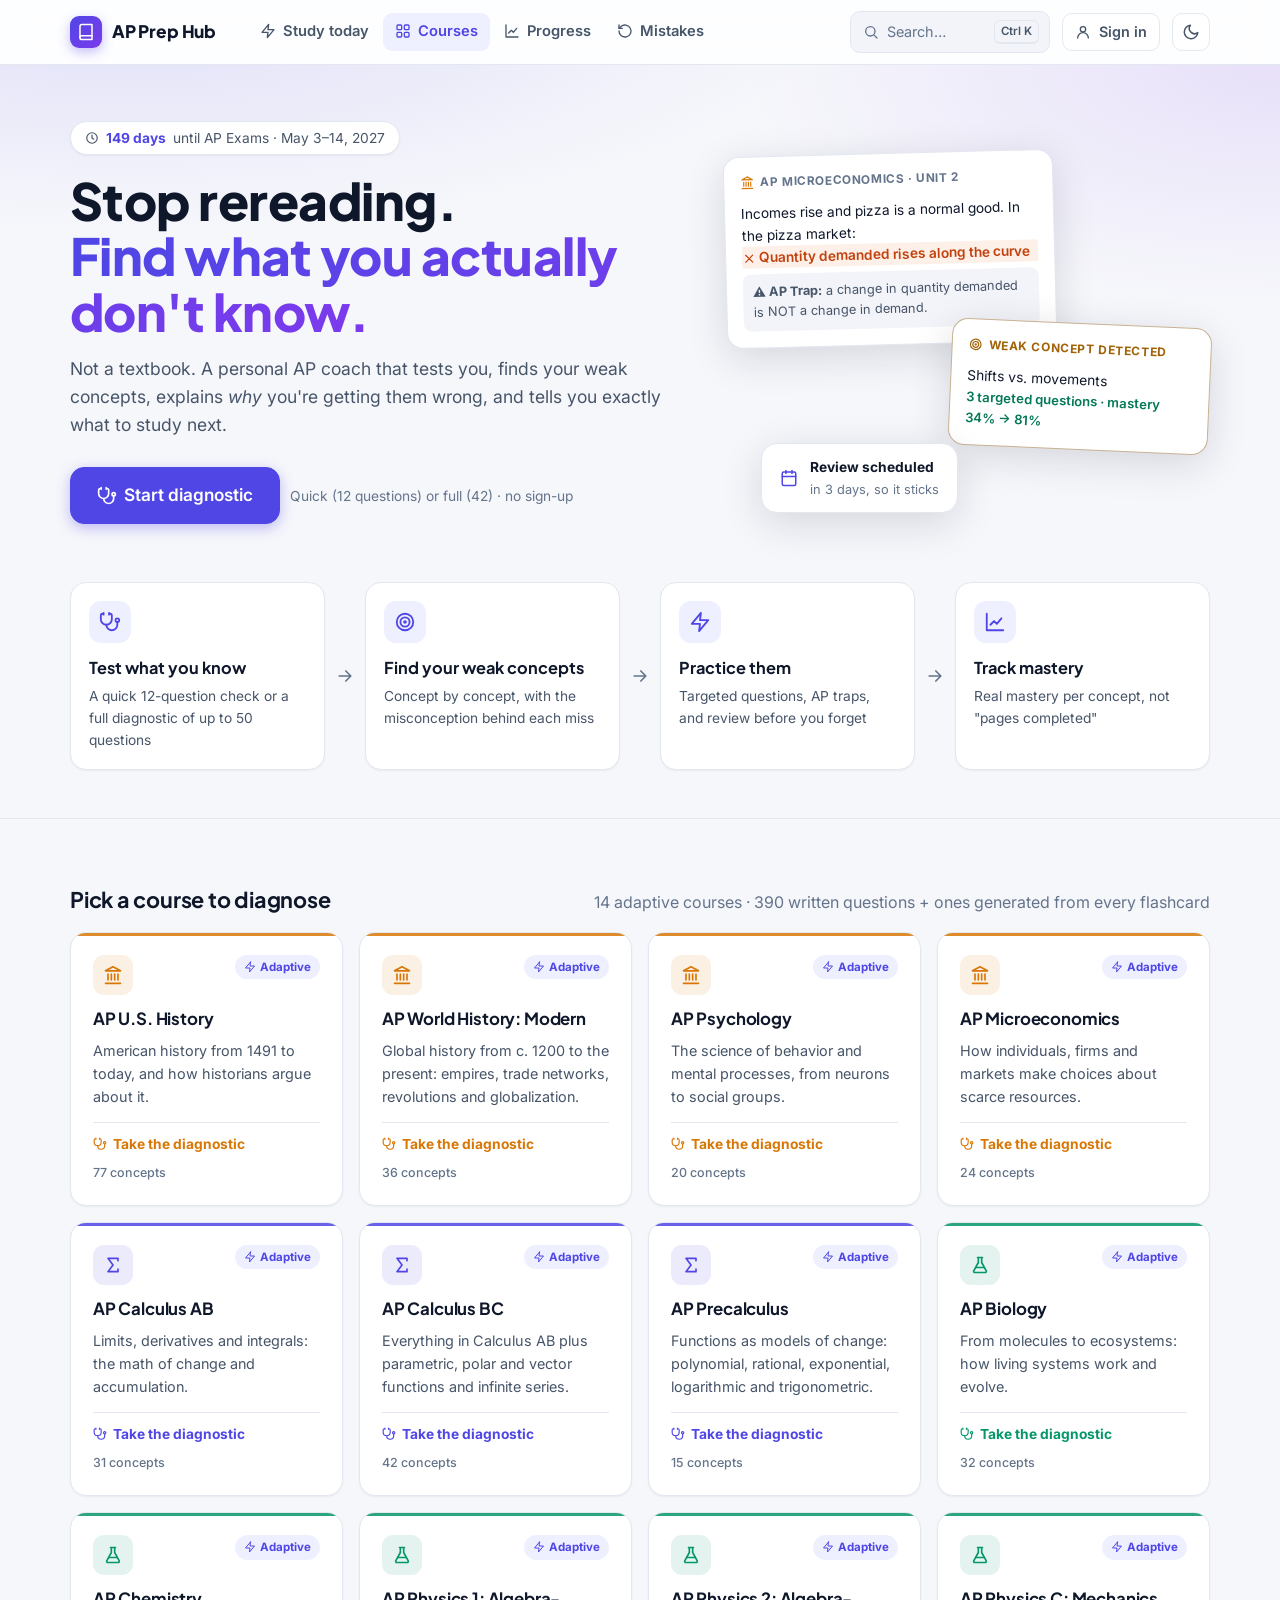
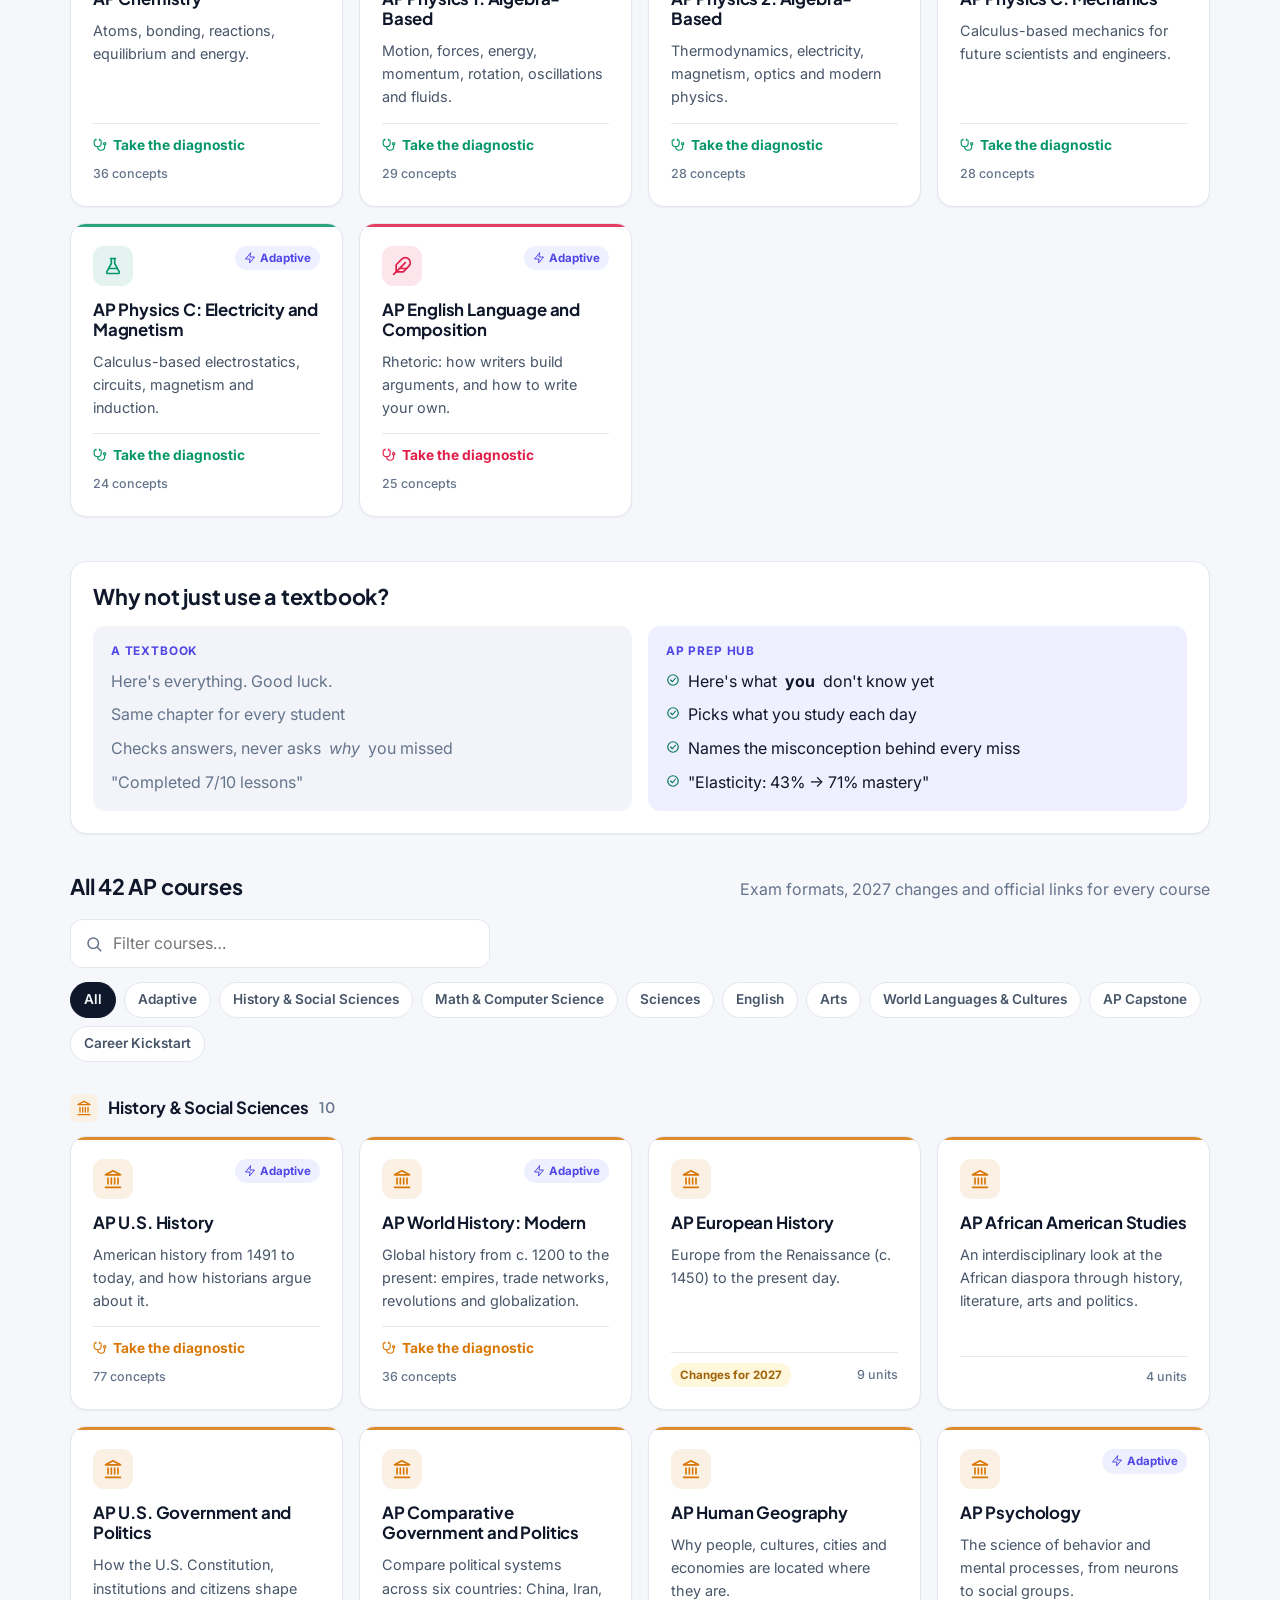
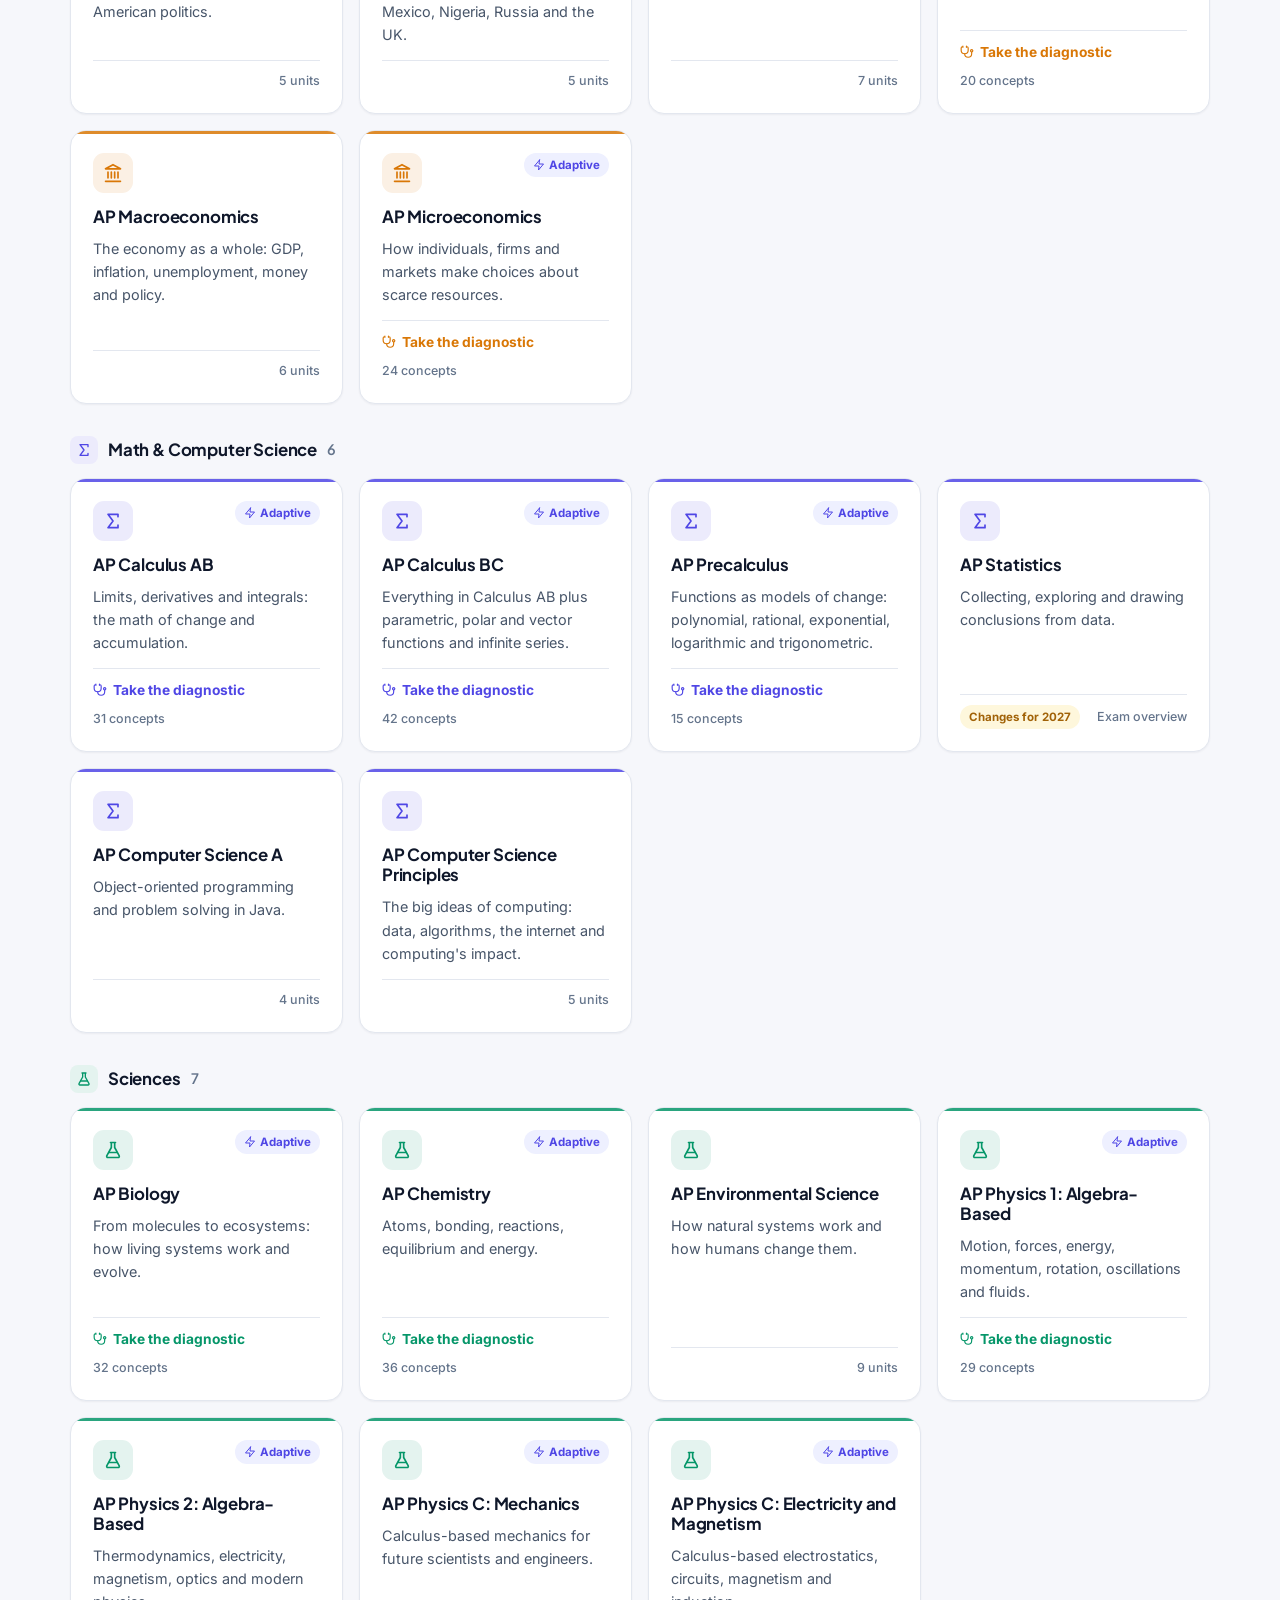
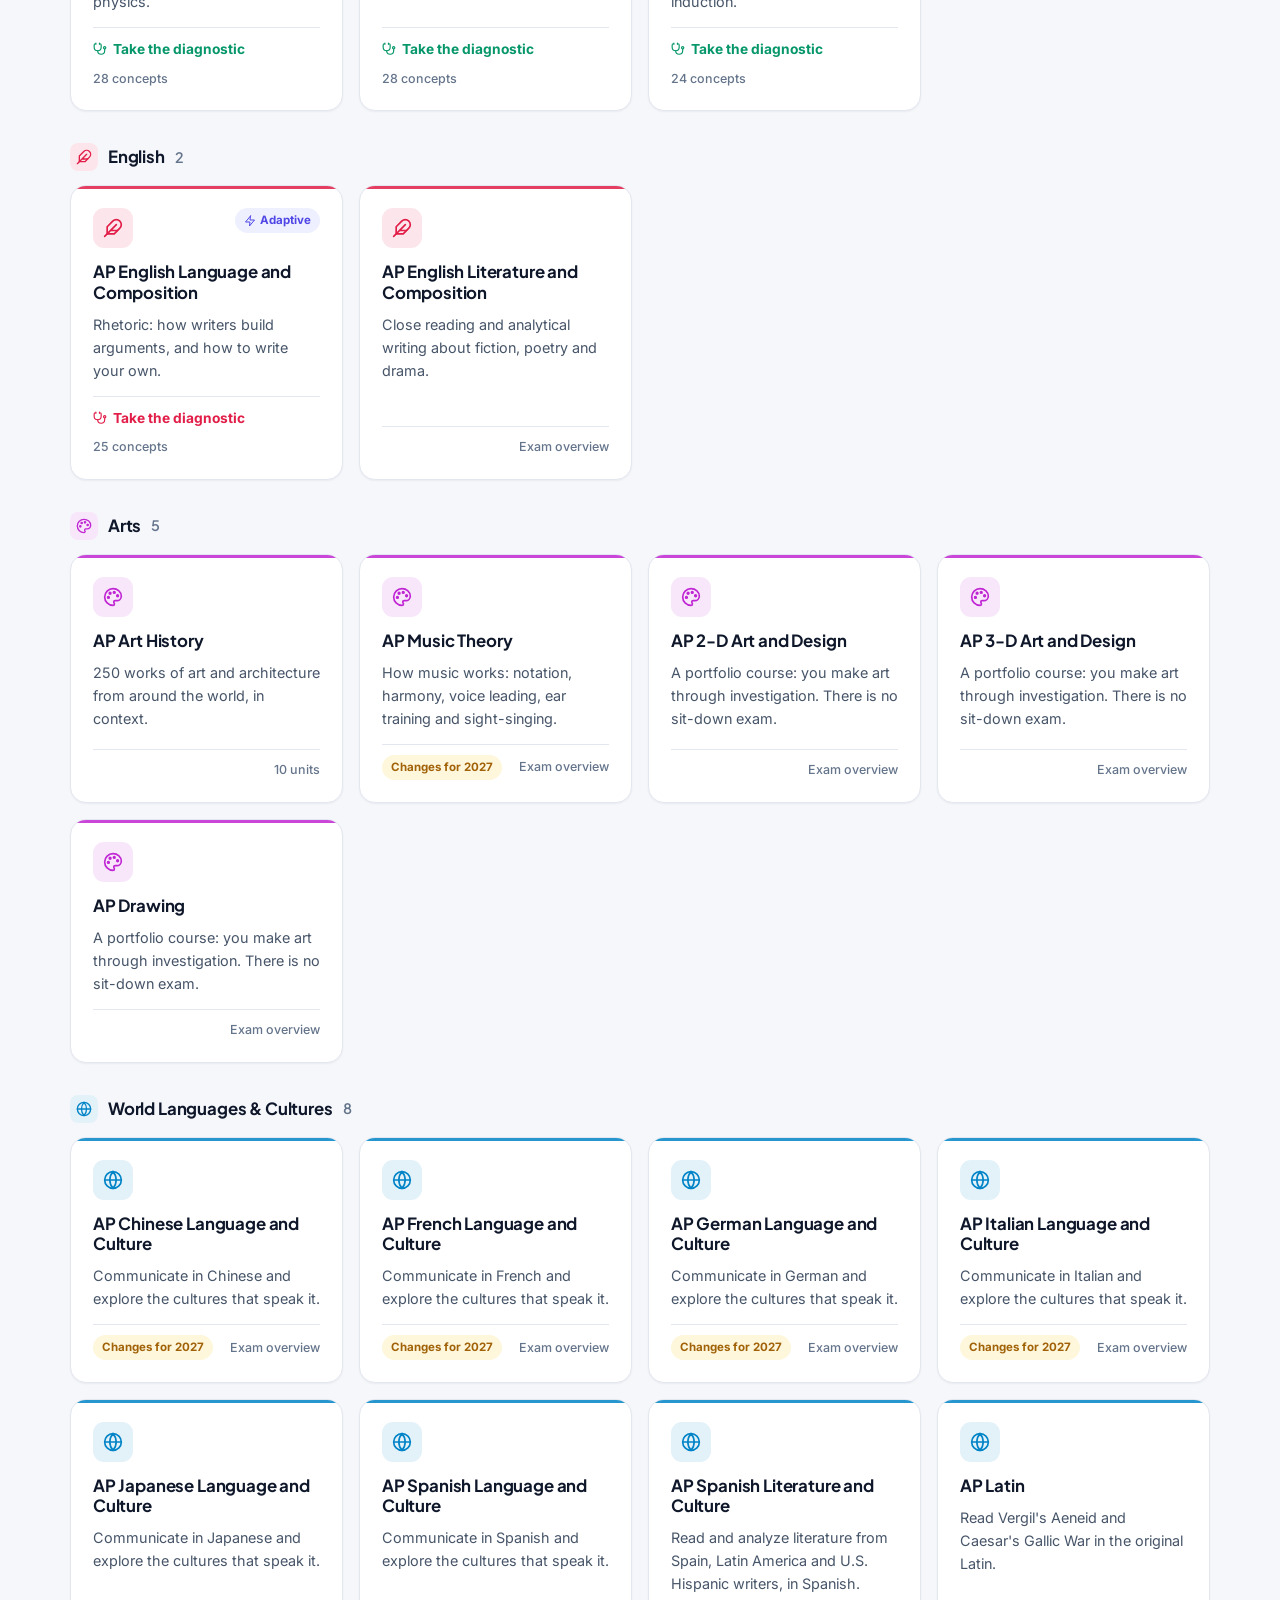
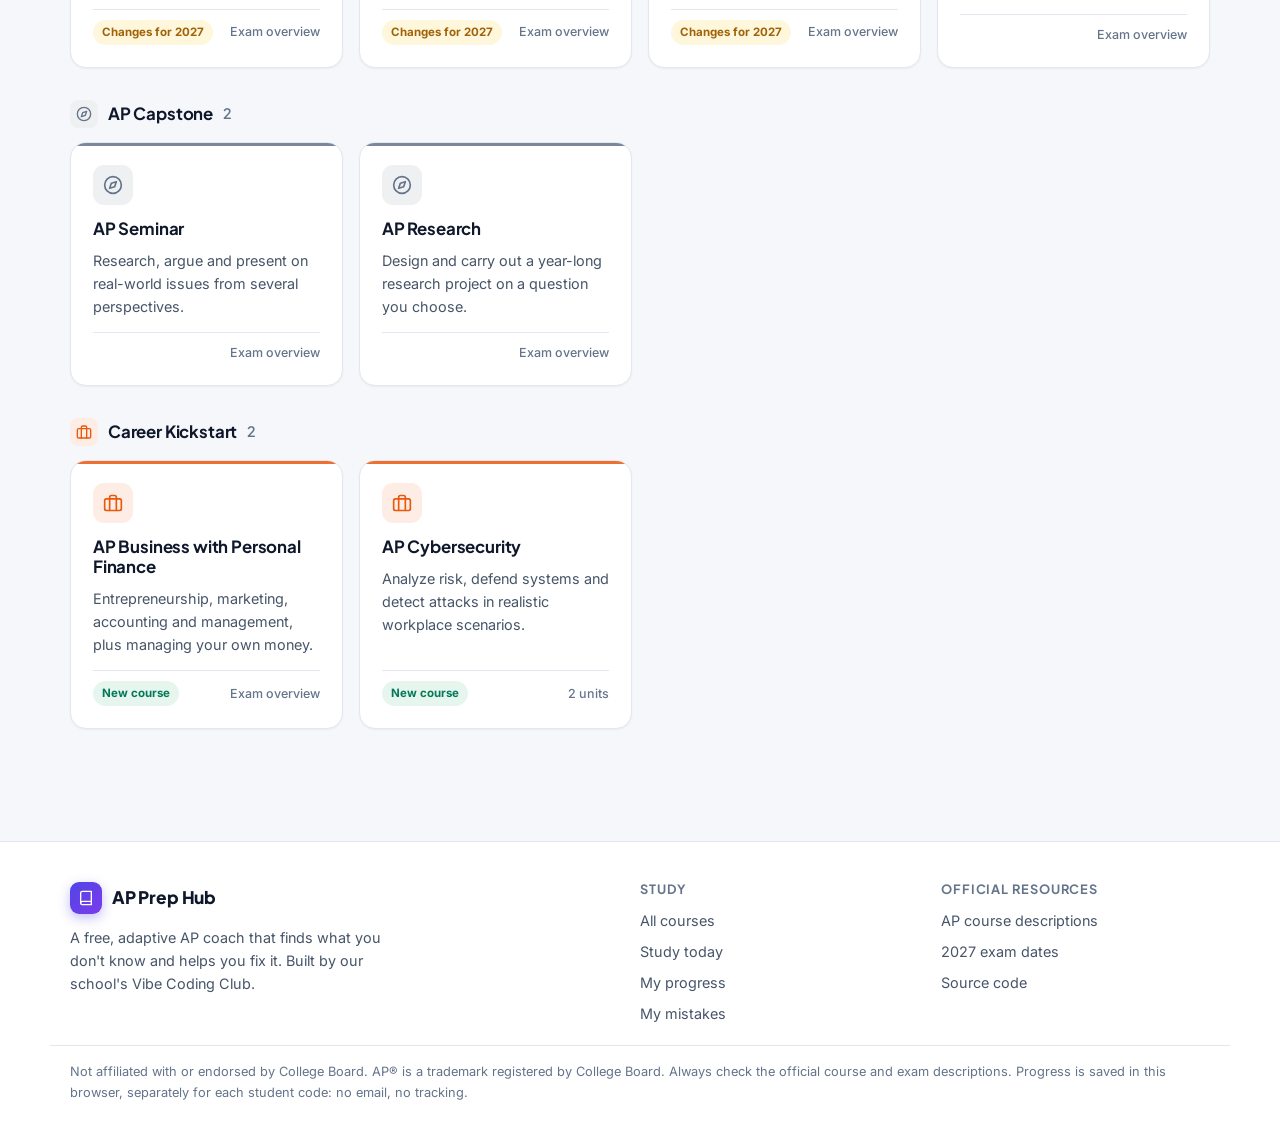
==== index.html @ ef858125 "Add deeper concept coverage, starting with AP U.S. History content/deep/<id>.js appends more key con" ====
<!doctype html>
<html lang="en">
<head>
<meta charset="UTF-8" />
<meta name="viewport" content="width=device-width, initial-scale=1.0" />
<title>AP Prep Hub | Study guides and practice for every AP exam</title>
<meta name="description" content="A free adaptive AP coach: a 5-minute diagnostic finds your weak concepts, then personalized practice, AP traps and spaced review fix them." />
<meta name="theme-color" content="#4f46e5" />
<link rel="icon" href="data:image/svg+xml,%3Csvg xmlns='http://www.w3.org/2000/svg' viewBox='0 0 32 32'%3E%3Crect width='32' height='32' rx='8' fill='%234f46e5'/%3E%3Cpath d='M9 22.5A2 2 0 0 1 11 20.5h12M11 7h12v18H11a2 2 0 0 1-2-2V9a2 2 0 0 1 2-2z' fill='none' stroke='white' stroke-width='2' stroke-linecap='round' stroke-linejoin='round'/%3E%3C/svg%3E" />
<link rel="preconnect" href="https://fonts.googleapis.com">
<link rel="preconnect" href="https://fonts.gstatic.com" crossorigin>
<link href="https://fonts.googleapis.com/css2?family=Inter:wght@400;500;600;700&family=Plus+Jakarta+Sans:wght@600;700;800&display=swap" rel="stylesheet">
<script>
  // Set the theme before first paint to avoid a flash.
  (function () {
    var t = null;
    try { t = localStorage.getItem("apprep.theme"); } catch (e) {}
    document.documentElement.dataset.theme = t || (matchMedia("(prefers-color-scheme: dark)").matches ? "dark" : "light");
  })();
</script>
<style>
/* ================= Design tokens ================= */
:root {
  --bg: #f6f7fb;
  --surface: #ffffff;
  --surface-2: #f2f4f9;
  --surface-3: #e9ecf4;
  --border: #e3e7ef;
  --border-strong: #cfd5e2;
  --text: #0f172a;
  --text-2: #475569;
  --muted: #64748b;
  --brand: #4f46e5;
  --brand-2: #7c3aed;
  --brand-soft: #eef0ff;
  --on-brand: #ffffff;
  --good: #047857;
  --good-soft: #e6f6ef;
  --bad: #c2410c;
  --bad-soft: #fdf0e8;
  --warn: #a16207;
  --warn-soft: #fef7dc;
  --radius: 16px;
  --radius-sm: 10px;
  --shadow-sm: 0 1px 2px rgba(15, 23, 42, 0.05);
  --shadow: 0 1px 2px rgba(15, 23, 42, 0.04), 0 4px 14px rgba(15, 23, 42, 0.06);
  --shadow-lg: 0 10px 40px rgba(15, 23, 42, 0.14);
  --font: "Inter", system-ui, -apple-system, "Segoe UI", Roboto, sans-serif;
  --display: "Plus Jakarta Sans", var(--font);
  --c: var(--brand);
  --c-ink: var(--c);
  --c-soft: color-mix(in srgb, var(--c) 11%, var(--surface));
  color-scheme: light;
}
:root[data-theme="dark"] {
  --bg: #0b0e16;
  --surface: #121622;
  --surface-2: #181d2b;
  --surface-3: #202638;
  --border: #242b3d;
  --border-strong: #323b52;
  --text: #e8ebf4;
  --text-2: #aab2c5;
  --muted: #8189a0;
  --brand: #8b8cff;
  --brand-2: #b18cff;
  --brand-soft: #22234a;
  --on-brand: #0b0e16;
  --good: #4ade80;
  --good-soft: #10291c;
  --bad: #fb923c;
  --bad-soft: #33200f;
  --warn: #facc15;
  --warn-soft: #2d260c;
  --shadow-sm: 0 1px 2px rgba(0, 0, 0, 0.3);
  --shadow: 0 1px 2px rgba(0, 0, 0, 0.3), 0 4px 14px rgba(0, 0, 0, 0.25);
  --shadow-lg: 0 10px 40px rgba(0, 0, 0, 0.5);
  color-scheme: dark;
}
[style*="--c:"] { --c-ink: var(--c); --c-soft: color-mix(in srgb, var(--c) 11%, var(--surface)); }
:root[data-theme="dark"] [style*="--c:"] { --c-ink: color-mix(in srgb, var(--c) 55%, #fff); --c-soft: color-mix(in srgb, var(--c) 18%, var(--surface)); }

/* ================= Base ================= */
* { box-sizing: border-box; }
html { -webkit-text-size-adjust: 100%; scroll-padding-top: 80px; }
body { margin: 0; background: var(--bg); color: var(--text); font-family: var(--font); font-size: 16px; line-height: 1.6; -webkit-font-smoothing: antialiased; }
body.no-scroll { overflow: hidden; }
a { color: var(--brand); text-decoration: none; }
a:hover { text-decoration: underline; }
h1, h2, h3, h4 { font-family: var(--display); line-height: 1.2; margin: 0 0 0.4em; letter-spacing: -0.01em; }
h1 { font-size: clamp(1.75rem, 3.6vw, 2.5rem); font-weight: 800; }
h2 { font-size: 1.35rem; font-weight: 700; }
h3 { font-size: 1.05rem; font-weight: 700; }
p { margin: 0 0 1em; }
button { font: inherit; color: inherit; }
kbd { font-family: var(--font); font-size: 0.72rem; font-weight: 600; background: var(--surface-2); border: 1px solid var(--border); border-bottom-width: 2px; border-radius: 6px; padding: 1px 6px; color: var(--text-2); }
.ico { flex-shrink: 0; display: inline-block; vertical-align: -0.2em; }
.muted { color: var(--muted); }
.small { font-size: 0.86rem; }
.grow { flex: 1; min-width: 0; }
.lead { font-size: 1.1rem; color: var(--text-2); max-width: 640px; }
.overline { font-size: 0.74rem; font-weight: 700; letter-spacing: 0.07em; text-transform: uppercase; color: var(--c-ink); margin-bottom: 4px; }
[hidden] { display: none !important; }
:focus-visible { outline: 2px solid var(--brand); outline-offset: 2px; border-radius: 6px; }
.skip { position: absolute; left: -999px; top: 8px; background: var(--brand); color: var(--on-brand); padding: 8px 14px; border-radius: 8px; z-index: 100; }
.skip:focus { left: 8px; }
main { outline: none; min-height: 70vh; }
.page { max-width: 1180px; margin: 0 auto; padding: 28px 20px 72px; }
.page.narrow { max-width: 820px; }
.page-head { display: flex; gap: 16px; align-items: center; margin-bottom: 24px; flex-wrap: wrap; }
.page-head h1 { margin: 0; }
.page-head p { margin: 2px 0 0; }

/* ================= Top bar ================= */
.topbar { position: sticky; top: 0; z-index: 30; background: color-mix(in srgb, var(--surface) 82%, transparent); backdrop-filter: saturate(160%) blur(12px); -webkit-backdrop-filter: saturate(160%) blur(12px); border-bottom: 1px solid var(--border); }
.topbar-inner { max-width: 1180px; margin: 0 auto; padding: 0 20px; height: 64px; display: flex; align-items: center; gap: 12px; }
.brand { display: inline-flex; align-items: center; gap: 10px; color: var(--text); font-family: var(--display); font-weight: 800; font-size: 1.08rem; letter-spacing: -0.01em; }
.brand:hover { text-decoration: none; }
.brand-mark { width: 32px; height: 32px; border-radius: 9px; display: grid; place-items: center; color: #fff; background: linear-gradient(135deg, #4f46e5, #7c3aed); box-shadow: 0 4px 12px rgba(79, 70, 229, 0.35); }
.nav { display: flex; gap: 2px; margin-left: 20px; }
.nav a { display: inline-flex; align-items: center; gap: 7px; color: var(--text-2); padding: 7px 12px; border-radius: 9px; font-weight: 600; font-size: 0.92rem; white-space: nowrap; position: relative; }
.nav a:hover { background: var(--surface-2); color: var(--text); text-decoration: none; }
.nav a.is-active { color: var(--brand); background: var(--brand-soft); }
.count-pill { background: var(--bad); color: #fff; border-radius: 999px; font-size: 0.68rem; padding: 0 6px; min-width: 18px; text-align: center; font-weight: 700; line-height: 18px; }
.search-btn { margin-left: auto; display: inline-flex; align-items: center; gap: 8px; width: 260px; padding: 8px 10px 8px 12px; background: var(--surface-2); border: 1px solid var(--border); border-radius: 10px; color: var(--muted); cursor: pointer; font-size: 0.9rem; transition: border-color 0.15s; }
.search-btn:hover { border-color: var(--border-strong); }
.search-btn .search-label { flex: 1; text-align: left; }
.icon-btn { background: var(--surface); border: 1px solid var(--border); border-radius: 10px; width: 38px; height: 38px; display: grid; place-items: center; cursor: pointer; color: var(--text-2); flex-shrink: 0; }
.icon-btn:hover { background: var(--surface-2); color: var(--text); }

/* ================= Buttons ================= */
.btn { display: inline-flex; align-items: center; justify-content: center; gap: 7px; border: 1px solid var(--border); background: var(--surface); color: var(--text); padding: 9px 16px; border-radius: 10px; cursor: pointer; font-weight: 600; font-size: 0.92rem; line-height: 1.3; transition: transform 0.08s, background 0.15s, border-color 0.15s, box-shadow 0.15s; box-shadow: var(--shadow-sm); white-space: nowrap; }
.btn:hover { background: var(--surface-2); border-color: var(--border-strong); text-decoration: none; }
.btn:active { transform: translateY(1px); }
.btn:disabled { opacity: 0.45; cursor: not-allowed; }
.btn-lg { padding: 12px 20px; font-size: 0.98rem; border-radius: 12px; }
.btn-block { width: 100%; }
.btn-icon { padding: 9px 11px; }
.btn-primary { background: var(--brand); border-color: var(--brand); color: var(--on-brand); box-shadow: 0 4px 14px color-mix(in srgb, var(--brand) 35%, transparent); }
.btn-primary:hover { background: color-mix(in srgb, var(--brand) 88%, #000); border-color: transparent; }
:root[data-theme="dark"] .btn-primary:hover { background: color-mix(in srgb, var(--brand) 85%, #fff); }
.btn-ghost { background: transparent; border-color: transparent; box-shadow: none; color: var(--text-2); }
.btn-ghost:hover { background: var(--surface-2); border-color: transparent; }
.btn-good { background: var(--good-soft); border-color: transparent; color: var(--good); box-shadow: none; }
.btn-good:hover { background: color-mix(in srgb, var(--good) 20%, var(--surface)); border-color: transparent; }
.btn-bad { background: var(--bad-soft); border-color: transparent; color: var(--bad); box-shadow: none; }
.btn-bad:hover { background: color-mix(in srgb, var(--bad) 20%, var(--surface)); border-color: transparent; }
.btn.is-starred { background: var(--warn-soft); color: var(--warn); border-color: transparent; }
.btn.is-starred .ico { fill: currentColor; }
.btn.danger { color: var(--bad); margin-top: 12px; }
.btn-row { display: flex; flex-wrap: wrap; gap: 10px; }
.btn-row.center { justify-content: center; }

/* ================= Cards & common ================= */
.card { background: var(--surface); border: 1px solid var(--border); border-radius: var(--radius); padding: 22px; box-shadow: var(--shadow-sm); }
.card-title { display: flex; align-items: center; gap: 8px; font-size: 1rem; margin-bottom: 14px; }
.card-title .ico { color: var(--c-ink); }
.grid { display: grid; gap: 16px; grid-template-columns: repeat(auto-fill, minmax(272px, 1fr)); }
.crumbs { display: flex; align-items: center; gap: 6px; flex-wrap: wrap; font-size: 0.86rem; color: var(--muted); margin-bottom: 16px; }
.crumbs a { color: var(--muted); }
.crumbs a:hover { color: var(--text); }
.crumbs span { color: var(--text-2); }
.section-head { display: flex; align-items: baseline; justify-content: space-between; gap: 12px; margin: 40px 0 16px; flex-wrap: wrap; }
.section-head h2 { margin: 0; }
.section-head a { display: inline-flex; align-items: center; gap: 4px; font-weight: 600; font-size: 0.9rem; }
.badge { display: inline-flex; align-items: center; gap: 4px; font-size: 0.72rem; font-weight: 700; padding: 3px 9px; border-radius: 999px; }
.badge-guide { background: var(--brand-soft); color: var(--brand); }
.badge-new { background: var(--good-soft); color: var(--good); }
.badge-changed { background: var(--warn-soft); color: var(--warn); }
.badges { display: flex; gap: 6px; flex-wrap: wrap; }
.cat-icon { width: 40px; height: 40px; border-radius: 11px; display: grid; place-items: center; background: var(--c-soft); color: var(--c-ink); flex-shrink: 0; }
.cat-icon.lg { width: 56px; height: 56px; border-radius: 15px; }
.cat-icon.sm { width: 32px; height: 32px; border-radius: 9px; }
.page-head .cat-icon.lg { --c-soft: var(--brand-soft); --c-ink: var(--brand); }
.callout { display: flex; gap: 12px; border-radius: var(--radius); padding: 16px 18px; margin: 0 0 24px; border: 1px solid transparent; }
.callout > .ico { margin-top: 2px; }
.callout strong { display: block; margin-bottom: 2px; }
.callout-warn { background: var(--warn-soft); border-color: color-mix(in srgb, var(--warn) 25%, transparent); }
.callout-warn > .ico { color: var(--warn); }
.bar { height: 6px; background: var(--surface-3); border-radius: 999px; overflow: hidden; }
.bar > span { display: block; height: 100%; background: var(--c-ink, var(--brand)); border-radius: inherit; transition: width 0.4s ease; }
.bar.good > span { background: var(--good); }
.bar.bad > span { background: var(--bad); }
.ring { position: relative; display: grid; place-items: center; flex-shrink: 0; }
.ring svg { position: absolute; inset: 0; }
.ring-track { fill: none; stroke: var(--surface-3); }
.ring-fill { fill: none; stroke: var(--c-ink, var(--brand)); stroke-linecap: round; transition: stroke-dashoffset 0.6s ease; }
.ring span { position: relative; font-family: var(--display); font-weight: 800; font-size: 0.78rem; }
.empty { text-align: center; padding: 40px 24px; }
.empty-ico { width: 56px; height: 56px; border-radius: 16px; margin: 0 auto 14px; display: grid; place-items: center; background: var(--brand-soft); color: var(--brand); }
.empty-ico.good { background: var(--good-soft); color: var(--good); }
.pill { display: inline-block; font-size: 0.72rem; font-weight: 700; background: var(--surface-2); color: var(--text-2); border-radius: 999px; padding: 1px 8px; margin-right: 6px; }
.seg { display: inline-flex; background: var(--surface-2); border: 1px solid var(--border); border-radius: 11px; padding: 3px; gap: 2px; }
.seg button { border: none; background: none; padding: 6px 14px; border-radius: 8px; cursor: pointer; font-size: 0.86rem; font-weight: 600; color: var(--text-2); }
.seg button.is-active { background: var(--surface); color: var(--text); box-shadow: var(--shadow-sm); }
.kbd-hint { font-size: 0.8rem; color: var(--muted); margin: 14px 0 0; text-align: center; }
.toast { position: fixed; left: 50%; bottom: 24px; transform: translate(-50%, 20px); opacity: 0; background: var(--text); color: var(--bg); padding: 10px 18px; border-radius: 12px; font-weight: 600; font-size: 0.9rem; box-shadow: var(--shadow-lg); z-index: 60; transition: opacity 0.25s, transform 0.25s; display: inline-flex; gap: 8px; align-items: center; }
.toast.is-in { opacity: 1; transform: translate(-50%, 0); }

/* ================= Home ================= */
.hero { background: radial-gradient(1200px 400px at 10% -10%, color-mix(in srgb, var(--brand) 14%, transparent), transparent 60%), radial-gradient(900px 400px at 100% 0%, color-mix(in srgb, var(--brand-2) 12%, transparent), transparent 60%); border-bottom: 1px solid var(--border); }
.hero-inner { display: grid; grid-template-columns: 1.25fr 1fr; gap: 48px; align-items: center; padding-top: 56px; padding-bottom: 36px; }
.eyebrow { display: inline-flex; align-items: center; gap: 7px; background: var(--surface); border: 1px solid var(--border); border-radius: 999px; padding: 5px 14px; font-size: 0.86rem; color: var(--text-2); margin-bottom: 18px; box-shadow: var(--shadow-sm); }
.eyebrow b { color: var(--brand); }
.hero h1 { font-size: clamp(2.1rem, 5vw, 3.4rem); line-height: 1.08; margin-bottom: 16px; }
.grad { background: linear-gradient(90deg, var(--brand), var(--brand-2)); -webkit-background-clip: text; background-clip: text; color: transparent; }
.hero-search { display: flex; align-items: center; gap: 12px; width: 100%; max-width: 560px; margin: 26px 0 28px; padding: 15px 16px 15px 18px; background: var(--surface); border: 1px solid var(--border); border-radius: 14px; box-shadow: var(--shadow); color: var(--muted); cursor: pointer; font-size: 1rem; text-align: left; transition: border-color 0.15s, box-shadow 0.15s; }
.hero-search:hover { border-color: var(--brand); box-shadow: 0 0 0 4px var(--brand-soft), var(--shadow); }
.hero-search span { flex: 1; }
.hero-stats { display: flex; gap: 32px; flex-wrap: wrap; }
.hero-stats div { display: flex; flex-direction: column; }
.hero-stats b { font-family: var(--display); font-size: 1.6rem; font-weight: 800; line-height: 1.1; }
.hero-stats span { font-size: 0.84rem; color: var(--muted); }
.hero-art { position: relative; height: 360px; }
.mock { position: absolute; background: var(--surface); border: 1px solid var(--border); border-radius: 16px; box-shadow: var(--shadow-lg); padding: 16px; font-size: 0.86rem; }
.mock-top { display: flex; align-items: center; gap: 6px; font-size: 0.74rem; font-weight: 700; color: var(--muted); text-transform: uppercase; letter-spacing: 0.05em; margin-bottom: 10px; }
.continue { display: flex; align-items: center; gap: 16px; margin-top: 8px; color: var(--text); border-left: 4px solid var(--c-ink); transition: box-shadow 0.15s, transform 0.15s; }
.continue:hover { text-decoration: none; box-shadow: var(--shadow); transform: translateY(-1px); }
.continue-title { font-weight: 700; font-family: var(--display); }
.course-card { display: flex; flex-direction: column; gap: 10px; color: var(--text); transition: transform 0.15s, box-shadow 0.15s, border-color 0.15s; position: relative; overflow: hidden; }
.course-card::before { content: ""; position: absolute; inset: 0 0 auto 0; height: 3px; background: var(--c-ink); opacity: 0.85; }
.course-card:hover { transform: translateY(-3px); box-shadow: var(--shadow); border-color: color-mix(in srgb, var(--c) 40%, var(--border)); text-decoration: none; }
.course-card-top { display: flex; justify-content: space-between; align-items: flex-start; }
.course-card h3 { margin: 4px 0 0; font-size: 1.05rem; }
.course-card p { margin: 0; font-size: 0.9rem; color: var(--text-2); flex: 1; }
.course-card-foot { display: flex; justify-content: space-between; align-items: center; gap: 8px; flex-wrap: wrap; padding-top: 10px; border-top: 1px solid var(--border); margin-top: 4px; }
.course-card .meta { font-size: 0.78rem; color: var(--muted); font-weight: 500; }
.how-ico { width: 42px; height: 42px; border-radius: 12px; display: grid; place-items: center; background: var(--brand-soft); color: var(--brand); }
.filters { display: flex; flex-direction: column; gap: 14px; margin-bottom: 8px; }
.filter-search { display: flex; align-items: center; gap: 10px; padding: 0 14px; background: var(--surface); border: 1px solid var(--border); border-radius: 12px; color: var(--muted); max-width: 420px; }
.filter-search:focus-within { border-color: var(--brand); box-shadow: 0 0 0 3px var(--brand-soft); }
.filter-search input { flex: 1; border: none; background: none; padding: 11px 0; font: inherit; color: var(--text); outline: none; }
.chips { display: flex; gap: 8px; flex-wrap: wrap; }
.chip { border: 1px solid var(--border); background: var(--surface); padding: 6px 13px; border-radius: 999px; cursor: pointer; font-size: 0.85rem; font-weight: 600; color: var(--text-2); }
.chip:hover { border-color: var(--border-strong); color: var(--text); }
.chip.is-active { background: var(--text); color: var(--bg); border-color: var(--text); }
.cat-title { display: flex; align-items: center; gap: 10px; font-size: 1.05rem; margin: 32px 0 14px; }
.cat-title .muted { font-weight: 600; font-size: 0.9rem; }
.cat-dot { width: 28px; height: 28px; border-radius: 8px; display: grid; place-items: center; background: var(--c-soft); color: var(--c-ink); }

/* ================= Course page ================= */
.course-hero { background: linear-gradient(180deg, var(--c-soft), var(--bg)); border-bottom: 1px solid var(--border); }
.course-hero .page { padding-bottom: 36px; }
.course-hero-grid { display: grid; grid-template-columns: 1fr auto; gap: 32px; align-items: end; }
.course-title-row { display: flex; align-items: center; gap: 16px; margin-bottom: 8px; }
.course-title-row h1 { margin: 0; }
.course-hero .lead { margin-bottom: 14px; }
.hero-actions { margin-top: 22px; }
.hero-progress { display: flex; align-items: center; gap: 18px; padding: 20px 24px; min-width: 300px; }
.hero-progress .ring span { font-size: 1.05rem; }
.hp-line { font-size: 0.92rem; color: var(--text-2); }
.hp-line b { color: var(--text); font-family: var(--display); }
.course-body { padding-top: 28px; }
.course-grid { display: grid; grid-template-columns: minmax(0, 1fr) 340px; gap: 28px; align-items: start; }
.course-main .section-head { margin-top: 0; }
.intro { margin-top: -6px; }
.course-aside { display: flex; flex-direction: column; gap: 16px; position: sticky; top: 84px; }
.stack { display: flex; height: 12px; border-radius: 999px; overflow: hidden; gap: 2px; margin-bottom: 16px; background: var(--surface-3); }
.stack span { background: var(--c-ink); }
.exam-rows { display: flex; flex-direction: column; gap: 12px; }
.exam-row { display: flex; gap: 10px; align-items: flex-start; }
.exam-row .swatch { width: 10px; height: 10px; border-radius: 3px; background: var(--c-ink); margin-top: 7px; flex-shrink: 0; }
.exam-row .name { font-weight: 600; font-size: 0.92rem; }
.exam-row .detail { font-size: 0.83rem; color: var(--muted); }
.exam-row .pct { font-family: var(--display); font-weight: 800; color: var(--c-ink); }
.tips { margin: 0; padding: 0; list-style: none; display: flex; flex-direction: column; gap: 10px; }
.tips li { font-size: 0.88rem; color: var(--text-2); padding-left: 18px; position: relative; }
.tips li::before { content: ""; position: absolute; left: 2px; top: 9px; width: 6px; height: 6px; border-radius: 50%; background: var(--c-ink); }
.link-list { display: flex; flex-direction: column; }
.link-list a { display: flex; justify-content: space-between; align-items: center; padding: 9px 0; border-bottom: 1px solid var(--border); font-weight: 600; font-size: 0.9rem; color: var(--text); }
.link-list a:last-child { border-bottom: none; }
.link-list a:hover { color: var(--brand); text-decoration: none; }
.unit-list { display: flex; flex-direction: column; gap: 10px; }
.unit-row { display: flex; align-items: center; gap: 16px; color: var(--text); padding: 16px 18px; transition: border-color 0.15s, box-shadow 0.15s, transform 0.15s; }
.unit-row:hover { border-color: color-mix(in srgb, var(--c) 45%, var(--border)); box-shadow: var(--shadow); text-decoration: none; transform: translateX(2px); }
.unit-row > .ico { color: var(--muted); }
.unit-num { width: 42px; height: 42px; border-radius: 12px; background: var(--c-soft); color: var(--c-ink); display: grid; place-items: center; font-family: var(--display); font-weight: 800; flex-shrink: 0; }
.unit-row.is-done .unit-num { background: var(--good-soft); color: var(--good); }
.unit-row h3 { margin: 0; font-size: 1rem; }
.unit-row .sub { font-size: 0.82rem; color: var(--muted); }
.unit-state { width: 130px; font-size: 0.8rem; color: var(--muted); text-align: right; }
.unit-state .bar { margin-top: 5px; }
.plain-units { margin: 0; padding-left: 22px; }
.plain-units li { margin: 5px 0; }

/* ================= Unit page ================= */
.unit-layout { display: grid; grid-template-columns: 280px minmax(0, 1fr); gap: 36px; align-items: start; }
.unit-layout > *, .course-grid > *, .dash-grid > * { min-width: 0; }
.unit-side { position: sticky; top: 84px; display: flex; flex-direction: column; gap: 12px; max-height: calc(100vh - 100px); overflow: auto; padding-right: 4px; }
.side-course { display: flex; align-items: center; gap: 12px; color: var(--text); }
.side-course:hover { text-decoration: none; }
.side-course-name { font-family: var(--display); font-weight: 700; line-height: 1.25; }
.side-details summary { list-style: none; cursor: pointer; display: flex; align-items: center; gap: 8px; font-size: 0.78rem; font-weight: 700; text-transform: uppercase; letter-spacing: 0.06em; color: var(--muted); padding: 8px 0; }
.side-details summary::-webkit-details-marker { display: none; }
.side-units { display: flex; flex-direction: column; gap: 2px; }
.side-unit { display: flex; align-items: center; gap: 10px; padding: 8px 10px; border-radius: 10px; color: var(--text-2); font-size: 0.88rem; line-height: 1.35; }
.side-unit:hover { background: var(--surface-2); color: var(--text); text-decoration: none; }
.side-unit.is-active { background: var(--c-soft); color: var(--text); font-weight: 600; }
.side-num { width: 24px; height: 24px; border-radius: 7px; background: var(--surface-2); display: grid; place-items: center; font-size: 0.75rem; font-weight: 700; flex-shrink: 0; }
.side-unit.is-active .side-num { background: var(--c-ink); color: var(--surface); }
.side-unit.is-done .side-num { background: var(--good-soft); color: var(--good); }
.side-title { flex: 1; }
.side-pct { font-size: 0.74rem; color: var(--muted); font-weight: 600; }
.unit-head { display: flex; justify-content: space-between; align-items: flex-end; gap: 20px; }
.unit-head h1 { margin: 0; }
.unit-head-stat { display: flex; flex-direction: column; align-items: center; gap: 4px; }
.tabs { display: flex; gap: 4px; overflow-x: auto; border-bottom: 1px solid var(--border); margin: 22px 0 24px; scrollbar-width: none; }
.tabs::-webkit-scrollbar { display: none; }
.tab { display: inline-flex; align-items: center; gap: 7px; padding: 11px 14px; border-bottom: 2px solid transparent; color: var(--muted); font-weight: 600; font-size: 0.92rem; white-space: nowrap; margin-bottom: -1px; }
.tab:hover { color: var(--text); text-decoration: none; }
.tab.is-active { color: var(--c-ink); border-bottom-color: var(--c-ink); }
.tab-body { display: flex; flex-direction: column; gap: 16px; }
.tldr { display: flex; gap: 14px; background: var(--c-soft); border: 1px solid color-mix(in srgb, var(--c) 22%, transparent); border-radius: var(--radius); padding: 20px 22px; font-size: 1.05rem; }
.tldr-ico { width: 36px; height: 36px; border-radius: 10px; background: var(--surface); color: var(--c-ink); display: grid; place-items: center; flex-shrink: 0; }
.tldr .label { display: block; font-size: 0.74rem; font-weight: 700; text-transform: uppercase; letter-spacing: 0.07em; color: var(--c-ink); margin-bottom: 2px; }
.learn-bar { display: flex; justify-content: space-between; align-items: center; gap: 12px; flex-wrap: wrap; }
.concept h3 { display: flex; gap: 12px; align-items: center; font-size: 1.12rem; }
.concept h3 .n { width: 28px; height: 28px; border-radius: 8px; background: var(--c-soft); color: var(--c-ink); display: grid; place-items: center; font-size: 0.85rem; flex-shrink: 0; }
.concept .simple { font-size: 1.02rem; margin-bottom: 0; }
.concept details { margin-top: 14px; background: var(--surface-2); border-radius: var(--radius-sm); padding: 12px 16px; }
.concept summary { cursor: pointer; font-weight: 700; color: var(--c-ink); font-size: 0.9rem; }
.concept details p { margin: 10px 0 2px; color: var(--text-2); }
.note { margin-top: 12px; padding: 12px 16px; border-radius: var(--radius-sm); font-size: 0.94rem; border-left: 3px solid; }
.note b { display: flex; align-items: center; gap: 6px; font-size: 0.74rem; text-transform: uppercase; letter-spacing: 0.06em; margin-bottom: 2px; }
.note-example { background: var(--surface-2); border-color: var(--c-ink); }
.note-example b { color: var(--c-ink); }
.note-hook { background: var(--warn-soft); border-color: var(--warn); }
.note-hook b { color: var(--warn); }
.notes-list { list-style: none; padding: 0; margin: 0; display: flex; flex-direction: column; gap: 10px; }
.notes-list li { border-radius: var(--radius-sm); padding: 12px 16px 12px 44px; position: relative; font-size: 0.95rem; }
.notes-list li::before { position: absolute; left: 14px; top: 11px; width: 20px; height: 20px; border-radius: 50%; display: grid; place-items: center; font-size: 0.72rem; font-weight: 800; color: #fff; }
.notes-list.bad li { background: var(--bad-soft); }
.notes-list.bad li::before { content: "!"; background: var(--bad); }
.notes-list.good li { background: var(--good-soft); }
.notes-list.good li::before { content: "✓"; background: var(--good); }
:root[data-theme="dark"] .notes-list li::before { color: var(--bg); }
.unit-nav { display: grid; grid-template-columns: 1fr 1fr; gap: 14px; margin-top: 36px; }
.nav-card { display: flex; flex-direction: column; gap: 2px; padding: 16px 18px; background: var(--surface); border: 1px solid var(--border); border-radius: var(--radius); color: var(--text); transition: border-color 0.15s, box-shadow 0.15s; }
.nav-card:hover { border-color: color-mix(in srgb, var(--c) 45%, var(--border)); box-shadow: var(--shadow); text-decoration: none; }
.nav-card span { display: inline-flex; align-items: center; gap: 4px; }
.nav-card.next { text-align: right; align-items: flex-end; }

/* ================= Flashcards ================= */
.flash-wrap { max-width: 600px; width: 100%; margin: 0 auto; }
.flash-meta { display: flex; justify-content: space-between; font-size: 0.86rem; color: var(--muted); margin-bottom: 6px; }
.flashcard { perspective: 1200px; height: 260px; cursor: pointer; margin: 18px 0; outline: none; }
.flashcard:focus-visible .flash-face { box-shadow: 0 0 0 3px var(--brand-soft), var(--shadow); }
.flashcard-inner { position: relative; width: 100%; height: 100%; transition: transform 0.5s cubic-bezier(0.3, 0.7, 0.3, 1); transform-style: preserve-3d; }
.flashcard.is-flipped .flashcard-inner { transform: rotateY(180deg); }
.flash-face { position: absolute; inset: 0; backface-visibility: hidden; -webkit-backface-visibility: hidden; border-radius: 20px; border: 1px solid var(--border); background: var(--surface); box-shadow: var(--shadow); display: flex; flex-direction: column; align-items: center; justify-content: center; padding: 28px; text-align: center; }
.flash-face.back { transform: rotateY(180deg); background: linear-gradient(135deg, var(--c-soft), var(--surface)); }
.flash-face .term { font-family: var(--display); font-size: 1.7rem; font-weight: 800; }
.flash-face .def { font-size: 1.12rem; }
.flash-face .hint { position: absolute; bottom: 14px; font-size: 0.78rem; color: var(--muted); }
.known-tag { position: absolute; top: 14px; right: 14px; display: inline-flex; align-items: center; gap: 4px; font-size: 0.72rem; font-weight: 700; color: var(--good); background: var(--good-soft); border-radius: 999px; padding: 2px 9px; }
.flash-controls { display: flex; justify-content: center; gap: 10px; flex-wrap: wrap; }
.flash-controls.secondary { margin-top: 8px; }
.term-card { margin-top: 8px; }
.term-table { width: 100%; border-collapse: collapse; font-size: 0.92rem; }
.term-table td { padding: 10px 8px; border-top: 1px solid var(--border); vertical-align: top; }
.term-table td:first-child { font-weight: 600; width: 34%; }
.term-table .known { color: var(--good); margin-right: 6px; }

/* ================= Quiz ================= */
.quiz { max-width: 760px; width: 100%; margin: 0 auto; }
.quiz-top { display: flex; align-items: center; gap: 14px; margin-bottom: 12px; }
.quiz-top .bar { flex: 1; }
.score-live { display: inline-flex; align-items: center; gap: 4px; color: var(--good); font-weight: 700; }
.timer { display: inline-flex; align-items: center; gap: 5px; font-family: var(--display); font-weight: 800; color: var(--text-2); background: var(--surface); border: 1px solid var(--border); border-radius: 8px; padding: 3px 9px; font-size: 0.9rem; }
.timer.is-low { color: var(--bad); border-color: var(--bad); }
.q-card { padding: 26px; }
.q-source { display: inline-flex; align-items: center; gap: 6px; font-size: 0.78rem; font-weight: 600; color: var(--c-ink); background: var(--c-soft); border-radius: 999px; padding: 3px 10px; margin-bottom: 12px; }
.q-text { font-size: 1.12rem; font-weight: 500; margin-bottom: 20px; line-height: 1.55; }
.choices { display: flex; flex-direction: column; gap: 10px; }
.choice { display: flex; gap: 14px; align-items: center; text-align: left; width: 100%; background: var(--surface); border: 1.5px solid var(--border); border-radius: 12px; padding: 13px 16px; cursor: pointer; transition: border-color 0.12s, background 0.12s, transform 0.08s; }
.choice:hover:not(:disabled) { border-color: var(--brand); background: var(--brand-soft); }
.choice:active:not(:disabled) { transform: scale(0.995); }
.choice:disabled { cursor: default; }
.choice .letter { flex-shrink: 0; width: 30px; height: 30px; border-radius: 9px; background: var(--surface-2); border: 1px solid var(--border); display: grid; place-items: center; font-weight: 700; font-size: 0.86rem; }
.choice.is-correct { border-color: var(--good); background: var(--good-soft); }
.choice.is-correct .letter { background: var(--good); border-color: var(--good); color: #fff; }
.choice.is-wrong { border-color: var(--bad); background: var(--bad-soft); }
.choice.is-wrong .letter { background: var(--bad); border-color: var(--bad); color: #fff; }
:root[data-theme="dark"] .choice.is-correct .letter, :root[data-theme="dark"] .choice.is-wrong .letter { color: var(--bg); }
.choice.is-dim { opacity: 0.55; }
.feedback { display: flex; gap: 12px; margin-top: 18px; border-radius: 12px; padding: 16px 18px; animation: pop 0.25s ease; }
.feedback p { margin: 4px 0 0; }
.feedback.good { background: var(--good-soft); }
.feedback.good .fb-ico { color: var(--good); }
.feedback.bad { background: var(--bad-soft); }
.feedback.bad .fb-ico { color: var(--bad); }
@keyframes pop { from { opacity: 0; transform: translateY(4px); } to { opacity: 1; transform: none; } }
.quiz-actions { display: flex; justify-content: flex-end; margin-top: 18px; }
.results { text-align: center; padding: 32px; }
.results-score { display: flex; align-items: center; justify-content: center; gap: 24px; margin: 12px 0 24px; flex-wrap: wrap; text-align: left; }
.results-score .ring span { font-size: 1.4rem; }
.results-score p { margin: 4px 0 0; max-width: 340px; color: var(--text-2); }
.score-big { font-family: var(--display); font-size: 3rem; font-weight: 800; line-height: 1; }
.score-big span { font-size: 1.5rem; color: var(--muted); }
.breakdown { text-align: left; margin: 0 0 24px; display: flex; flex-direction: column; gap: 4px; }
.breakdown .row { display: grid; grid-template-columns: 1fr auto; gap: 4px 12px; align-items: center; font-size: 0.92rem; padding: 10px 12px; border-radius: 10px; color: var(--text); }
.breakdown .row:hover { background: var(--surface-2); text-decoration: none; }
.breakdown .row .bar { grid-column: 1 / -1; }
.setup { display: flex; flex-direction: column; gap: 24px; }
.setup-label { font-weight: 700; margin-bottom: 10px; font-family: var(--display); }
.unit-checks { display: grid; grid-template-columns: 1fr 1fr; gap: 2px 16px; }
.check-row { display: flex; gap: 10px; align-items: center; padding: 6px 0; cursor: pointer; font-size: 0.92rem; }
.check-row span:first-of-type { flex: 1; }
.check-row input, .rubric input { width: 18px; height: 18px; accent-color: var(--brand); flex-shrink: 0; }
.check-row.all { border-bottom: 1px solid var(--border); padding-bottom: 10px; margin-bottom: 6px; }
.switch { display: flex; gap: 12px; align-items: center; cursor: pointer; font-size: 0.92rem; }
.switch input { position: absolute; opacity: 0; }
.switch-ui { width: 42px; height: 24px; border-radius: 999px; background: var(--surface-3); position: relative; flex-shrink: 0; transition: background 0.2s; }
.switch-ui::after { content: ""; position: absolute; top: 3px; left: 3px; width: 18px; height: 18px; border-radius: 50%; background: #fff; box-shadow: var(--shadow-sm); transition: transform 0.2s; }
.switch input:checked + .switch-ui { background: var(--brand); }
.switch input:checked + .switch-ui::after { transform: translateX(18px); }
.switch input:focus-visible + .switch-ui { outline: 2px solid var(--brand); outline-offset: 2px; }

/* ================= FRQ ================= */
.frq { display: flex; flex-direction: column; gap: 16px; }
.frq-prompt { background: var(--surface-2); border-radius: var(--radius-sm); padding: 16px 18px; margin: 8px 0 16px; line-height: 1.65; }
.frq textarea { width: 100%; min-height: 220px; padding: 16px; font: inherit; border: 1px solid var(--border); border-radius: 12px; background: var(--surface); color: var(--text); resize: vertical; line-height: 1.6; }
.frq textarea:focus { outline: none; border-color: var(--brand); box-shadow: 0 0 0 3px var(--brand-soft); }
.frq-foot { display: flex; justify-content: space-between; align-items: center; gap: 12px; margin-top: 12px; flex-wrap: wrap; }
.rubric-head { display: flex; justify-content: space-between; align-items: center; }
.rubric-head .card-title { margin: 0; }
.score-pill { font-family: var(--display); font-weight: 800; background: var(--good-soft); color: var(--good); border-radius: 999px; padding: 3px 12px; font-size: 0.9rem; }
.rubric { list-style: none; padding: 0; margin: 12px 0 0; display: flex; flex-direction: column; gap: 8px; }
.rubric label { display: flex; gap: 12px; align-items: flex-start; background: var(--surface-2); border: 1px solid transparent; border-radius: 10px; padding: 12px 14px; cursor: pointer; transition: border-color 0.15s, background 0.15s; }
.rubric label:has(input:checked) { background: var(--good-soft); border-color: color-mix(in srgb, var(--good) 35%, transparent); }
.rubric input { margin-top: 3px; accent-color: var(--good); }

/* ================= Review & dashboard ================= */
.review-course { margin-bottom: 14px; }
.review-head { display: flex; align-items: center; gap: 12px; }
.review-head h3 { margin: 0; }
.review-list { margin: 14px 0 0; padding: 0; list-style: none; display: flex; flex-direction: column; }
.review-list li { padding: 10px 0; border-top: 1px solid var(--border); font-size: 0.92rem; color: var(--text-2); }
.stat-grid { display: grid; grid-template-columns: repeat(4, 1fr); gap: 16px; }
.stat { display: flex; flex-direction: column; gap: 2px; }
.stat b { font-family: var(--display); font-size: 2rem; font-weight: 800; line-height: 1.1; margin-top: 10px; }
.stat span { color: var(--muted); font-size: 0.88rem; }
.stat-ico { width: 40px; height: 40px; border-radius: 11px; display: grid; place-items: center; background: var(--brand-soft); color: var(--brand); }
.stat-ico.flame { background: var(--bad-soft); color: var(--bad); }
.dash-grid { display: grid; grid-template-columns: minmax(0, 1.4fr) minmax(0, 1fr); gap: 28px; align-items: start; }
.dash-courses { padding: 8px; }
.dash-course { display: flex; align-items: center; gap: 14px; padding: 14px; border-radius: 12px; color: var(--text); }
.dash-course:hover { background: var(--surface-2); text-decoration: none; }
.dash-course .bar { margin-top: 8px; }
.dash-course .pct { font-family: var(--display); font-weight: 800; color: var(--c-ink); min-width: 48px; text-align: right; }
.rec-list { display: flex; flex-direction: column; margin: -6px -8px 12px; }
.rec { display: flex; align-items: center; gap: 12px; padding: 10px 8px; border-radius: 10px; color: var(--text); }
.rec:hover { background: var(--surface-2); text-decoration: none; }
.rec > .ico { color: var(--muted); }

/* ================= Adaptive learning components ================= */
.btn-sm { padding: 6px 12px; font-size: 0.84rem; border-radius: 9px; }
.hero-ctas { margin: 28px 0 22px; }
.hero h1 { font-size: clamp(2rem, 4.6vw, 3.2rem); }
.loop { list-style: none; display: flex; flex-wrap: wrap; gap: 8px 18px; padding: 0; margin: 0; font-size: 0.9rem; color: var(--text-2); font-weight: 600; }
.loop li { display: inline-flex; align-items: center; gap: 8px; }
.loop li span { width: 22px; height: 22px; border-radius: 50%; background: var(--brand-soft); color: var(--brand); display: grid; place-items: center; font-size: 0.75rem; font-weight: 800; }
.loop li:not(:last-child)::after { content: "→"; color: var(--muted); margin-left: 10px; }
.mock-q1 { top: 0; left: 0; width: 330px; transform: rotate(-1.5deg); }
.mock-q1 .mock-top .ico { color: #d97706; }
.mock-choice.is-wrong { border-color: var(--bad); background: var(--bad-soft); color: var(--bad); font-weight: 600; }
.mock-why { font-size: 0.8rem; color: var(--text-2); background: var(--surface-2); border-radius: 8px; padding: 8px 10px; margin-top: 6px; }
.mock-weak { right: 0; top: 170px; width: 260px; transform: rotate(2.5deg); border-color: color-mix(in srgb, var(--warn) 40%, var(--border)); }
.mock-top.warn { color: var(--warn); }
.mock-weak .mock-def { color: var(--good); font-weight: 600; font-size: 0.82rem; }
.mock-review { left: 36px; bottom: 0; display: flex; align-items: center; gap: 12px; color: var(--brand); padding: 12px 18px; }
.mock-review b { display: block; color: var(--text); }
.mock-review span { color: var(--muted); font-size: 0.8rem; }
.today { margin-top: 8px; border-left: 4px solid var(--brand); }
.today-head { display: flex; justify-content: space-between; align-items: center; margin-bottom: 12px; }
.today-head .overline { color: var(--brand); display: inline-flex; align-items: center; gap: 6px; }
.today-grid { display: grid; grid-template-columns: 2fr 1fr 1fr 1fr; gap: 12px; }
.today-main { display: flex; align-items: center; gap: 14px; justify-content: space-between; background: var(--brand-soft); border-radius: 12px; padding: 14px 16px; color: var(--text); }
.today-main p { margin: 2px 0 0; }
.today-main:hover, .today-stat:hover { text-decoration: none; filter: brightness(0.98); }
.today-stat { display: flex; flex-direction: column; gap: 2px; background: var(--surface-2); border-radius: 12px; padding: 12px 14px; color: var(--text-2); font-size: 0.82rem; }
.today-stat .ico { color: var(--brand); }
.today-stat b { font-family: var(--display); font-size: 1.5rem; color: var(--text); line-height: 1.1; }
.why-grid { display: grid; grid-template-columns: repeat(4, 1fr); gap: 16px; margin-top: 44px; }
.why-card { background: var(--surface); border: 1px solid var(--border); border-radius: var(--radius); padding: 20px; }
.why-card h3 { margin: 12px 0 4px; }
.why-card p { margin: 0; font-size: 0.9rem; color: var(--text-2); }
.cc-mastery { width: 100%; }
.cc-row { display: flex; justify-content: space-between; font-size: 0.8rem; color: var(--muted); margin-bottom: 5px; }
.cc-row b { color: var(--c-ink); font-family: var(--display); }
.due-pill { display: inline-flex; align-items: center; gap: 4px; margin-top: 8px; font-size: 0.72rem; font-weight: 700; color: var(--warn); background: var(--warn-soft); border-radius: 999px; padding: 2px 8px; }
.cc-cta { display: inline-flex; align-items: center; gap: 6px; font-weight: 700; font-size: 0.86rem; color: var(--c-ink); }
.dot { display: inline-block; width: 10px; height: 10px; border-radius: 50%; background: var(--surface-3); border: 1px solid var(--border-strong); }
.dot-strong { background: var(--good); border-color: var(--good); }
.dot-learning { background: var(--warn); border-color: var(--warn); }
.dot-weak { background: var(--bad); border-color: var(--bad); }
.dots { display: flex; gap: 4px; justify-content: flex-end; margin-bottom: 4px; }
.legend { display: flex; flex-wrap: wrap; gap: 14px; font-size: 0.8rem; color: var(--muted); margin-top: 12px; }
.legend span { display: inline-flex; align-items: center; gap: 6px; }
.legend.inline { margin: 0; }
.st { display: inline-flex; align-items: center; font-size: 0.72rem; font-weight: 700; border-radius: 999px; padding: 2px 9px; white-space: nowrap; }
.st-new { background: var(--surface-2); color: var(--muted); }
.st-weak { background: var(--bad-soft); color: var(--bad); }
.st-learning { background: var(--warn-soft); color: var(--warn); }
.st-strong { background: var(--good-soft); color: var(--good); }
.weak-strip { margin-bottom: 24px; border-left: 4px solid var(--bad); }
.weak-strip .overline { color: var(--bad); display: inline-flex; gap: 6px; align-items: center; }
.weak-list { display: grid; grid-template-columns: repeat(auto-fill, minmax(240px, 1fr)); gap: 10px; margin-top: 8px; }
.weak-item { display: flex; align-items: center; gap: 10px; padding: 10px 12px; background: var(--surface-2); border-radius: 10px; color: var(--text); }
.weak-item:hover { text-decoration: none; background: var(--bad-soft); }
.weak-item .grow { display: flex; flex-direction: column; }
.concept-head { display: flex; justify-content: space-between; align-items: flex-start; gap: 8px 12px; flex-wrap: wrap; }
.concept-head h3 { min-width: 0; }
.concept-foot { display: flex; justify-content: space-between; align-items: center; gap: 12px; flex-wrap: wrap; margin-top: 14px; padding-top: 12px; border-top: 1px solid var(--border); }
.practice-note { display: flex; align-items: center; gap: 6px; margin: 0; }
.practice-note .ico { color: var(--brand); }
.rem-banner { display: flex; align-items: center; gap: 8px; background: var(--warn-soft); color: var(--warn); border-radius: 10px; padding: 8px 14px; font-size: 0.88rem; margin-bottom: 12px; }
.rem-banner b { color: var(--text); }
.q-card.is-rem { border-color: color-mix(in srgb, var(--warn) 45%, var(--border)); }
.q-meta { display: flex; gap: 6px; flex-wrap: wrap; }
.q-meta:empty { display: none; }
.q-source.gen { --c-ink: var(--brand); --c-soft: var(--brand-soft); }
.choice.is-picked { border-color: var(--brand); background: var(--brand-soft); }
.fb-grid { display: grid; grid-template-columns: 1fr 1fr; gap: 12px; margin: 2px 0 10px; }
.fb-grid > div { background: var(--surface); border-radius: 10px; padding: 10px 12px; font-size: 0.94rem; }
.fb-label { display: block; font-size: 0.7rem; font-weight: 800; text-transform: uppercase; letter-spacing: 0.06em; color: var(--muted); margin-bottom: 2px; }
.fb-label.bad { color: var(--bad); }
.fb-label.good { color: var(--good); }
.fb-why { margin-top: 10px; }
.fb-why p { margin: 2px 0 0; }
.mastery-line { display: flex; align-items: center; gap: 8px; flex-wrap: wrap; margin-top: 12px; padding-top: 10px; border-top: 1px dashed color-mix(in srgb, var(--text) 15%, transparent); font-size: 0.9rem; }
.delta { display: inline-flex; align-items: center; gap: 3px; font-family: var(--display); font-weight: 800; font-size: 0.82rem; border-radius: 999px; padding: 1px 8px; }
.delta.up { background: var(--good-soft); color: var(--good); }
.delta.down { background: var(--bad-soft); color: var(--bad); }
.weak-card { border-top: 4px solid var(--warn); animation: pop 0.25s ease; }
.weak-top { display: inline-flex; align-items: center; gap: 8px; font-weight: 800; color: var(--warn); text-transform: uppercase; font-size: 0.78rem; letter-spacing: 0.06em; margin-bottom: 8px; }
.weak-card h2 { font-size: 1.6rem; margin-bottom: 2px; }
.refresher { background: var(--surface-2); border-radius: 12px; padding: 16px 18px; margin: 16px 0 4px; }
.refresher .overline { color: var(--c-ink); }
.refresher p { margin: 4px 0 0; font-size: 1.02rem; }
.refresher details { margin-top: 12px; }
.refresher summary { cursor: pointer; font-weight: 700; color: var(--c-ink); font-size: 0.9rem; }
.recovered { text-align: center; padding: 36px 28px; animation: pop 0.25s ease; }
.recovered h2 { font-size: 1.6rem; }
.rec-ico { width: 64px; height: 64px; border-radius: 50%; margin: 0 auto 14px; display: grid; place-items: center; }
.recovered.good .rec-ico { background: var(--good-soft); color: var(--good); }
.recovered.bad .rec-ico { background: var(--warn-soft); color: var(--warn); }
.card-title.left { justify-content: flex-start; text-align: left; }
.concept-results { display: flex; flex-direction: column; gap: 4px; text-align: left; margin-bottom: 20px; }
.cr-row { display: flex; align-items: center; gap: 10px; padding: 10px 12px; border-radius: 10px; color: var(--text); }
.cr-row:hover { background: var(--surface-2); text-decoration: none; }
.cr-row .grow { display: flex; flex-direction: column; }
.cr-pct { font-family: var(--display); font-weight: 800; min-width: 44px; text-align: right; }
.next-step { display: flex; align-items: center; gap: 14px; text-align: left; background: var(--brand-soft); border-radius: 14px; padding: 16px 18px; color: var(--text); margin-bottom: 20px; }
.next-step:hover { text-decoration: none; filter: brightness(0.98); }
.next-step p { margin: 2px 0 0; }
.next-step .overline { color: var(--brand); display: inline-flex; gap: 6px; align-items: center; }
.session-head { display: flex; gap: 16px; align-items: center; margin-bottom: 20px; }
.session-head h1 { margin: 0; font-size: clamp(1.5rem, 3vw, 2rem); }
.session-head p { margin: 4px 0 0; }
.session-head .cat-icon.lg { --c-soft: var(--brand-soft); --c-ink: var(--brand); }
.refresher-card { margin-bottom: 16px; padding: 14px 18px; }
.refresher-card summary { cursor: pointer; font-weight: 700; display: flex; align-items: center; gap: 8px; }
.refresher-card p { margin: 10px 0 0; }
.diag-intro { text-align: center; padding: 40px 28px; }
.diag-intro .cat-icon.lg { margin: 0 auto 14px; --c-soft: var(--brand-soft); --c-ink: var(--brand); }
.diag-intro .lead { margin: 0 auto 18px; }
.diag-points { list-style: none; padding: 0; margin: 0 auto 24px; display: inline-flex; flex-direction: column; gap: 8px; text-align: left; }
.diag-points li { display: flex; gap: 10px; align-items: center; }
.diag-points .ico { color: var(--brand); }
.diag-cols { display: grid; grid-template-columns: 1fr 1fr; gap: 14px; text-align: left; margin-bottom: 18px; }
.diag-col { border-radius: 14px; padding: 16px; display: flex; flex-direction: column; gap: 6px; }
.diag-col.bad { background: var(--bad-soft); }
.diag-col.good { background: var(--good-soft); }
.diag-col h3 { display: flex; align-items: center; gap: 8px; font-size: 1rem; }
.diag-col.bad h3 { color: var(--bad); }
.diag-col.good h3 { color: var(--good); }
.diag-col h3 span { margin-left: auto; font-family: var(--display); }
.diag-col a { display: flex; justify-content: space-between; gap: 8px; background: var(--surface); border-radius: 9px; padding: 8px 12px; color: var(--text); font-size: 0.9rem; }
.diag-col a span { color: var(--muted); font-size: 0.8rem; white-space: nowrap; }
.diag-col a:hover { text-decoration: none; box-shadow: var(--shadow-sm); }
.miss-list { display: flex; flex-direction: column; gap: 12px; text-align: left; }
.miss { background: var(--surface); border: 1px solid var(--border); border-left: 4px solid var(--bad); border-radius: var(--radius); padding: 18px 20px; box-shadow: var(--shadow-sm); }
.miss-q { font-weight: 600; margin-bottom: 12px; }
.miss .fb-grid > div { background: var(--surface-2); }
.miss .fb-why p { color: var(--text-2); }
.miss-foot { display: flex; justify-content: space-between; align-items: center; gap: 10px; flex-wrap: wrap; margin-top: 14px; padding-top: 12px; border-top: 1px solid var(--border); }
.concept-tag { display: inline-flex; align-items: center; gap: 8px; font-weight: 600; font-size: 0.9rem; flex-wrap: wrap; }
.concept-tag .ico { color: var(--c-ink); }
.review-course { margin-bottom: 28px; }
.review-head { display: flex; align-items: center; gap: 12px; margin-bottom: 12px; }
.review-head h2 { margin: 0; font-size: 1.15rem; }
.next-best { display: flex; align-items: center; gap: 18px; color: var(--text); border: 1px solid color-mix(in srgb, var(--brand) 35%, var(--border)); background: linear-gradient(135deg, var(--brand-soft), var(--surface)); margin-bottom: 20px; }
.next-best:hover { text-decoration: none; box-shadow: var(--shadow); }
.next-best h2 { margin: 2px 0; }
.next-best p { margin: 0; }
.next-best .overline { color: var(--brand); }
.nb-ico { width: 52px; height: 52px; border-radius: 14px; background: var(--brand); color: var(--on-brand); display: grid; place-items: center; flex-shrink: 0; }
.stat-ico.bad { background: var(--bad-soft); color: var(--bad); }
.stat-ico.good { background: var(--good-soft); color: var(--good); }
.stat b small { font-size: 1rem; color: var(--muted); }
.dash-course-card { padding: 0; margin-bottom: 12px; overflow: hidden; }
.dash-course-card summary { list-style: none; display: flex; align-items: center; gap: 14px; padding: 16px 18px; cursor: pointer; }
.dash-course-card summary::-webkit-details-marker { display: none; }
.dash-course-card summary .bar { margin-top: 6px; }
.dash-course-card summary .pct { font-family: var(--display); font-weight: 800; font-size: 1.1rem; color: var(--c-ink); min-width: 50px; text-align: right; }
.unit-mastery { border-top: 1px solid var(--border); padding: 14px 18px 18px; display: flex; flex-direction: column; gap: 14px; }
.um-title { display: flex; justify-content: space-between; gap: 10px; color: var(--text); font-weight: 600; font-size: 0.9rem; margin-bottom: 6px; }
.um-title b { font-family: var(--display); color: var(--c-ink); }
.um-concepts { display: flex; flex-wrap: wrap; gap: 6px; }
.cchip { font-size: 0.78rem; font-weight: 600; padding: 4px 10px; border-radius: 999px; border: 1px solid transparent; color: var(--text-2); background: var(--surface-2); }
.cchip:hover { text-decoration: none; border-color: var(--border-strong); }
.cchip-strong { background: var(--good-soft); color: var(--good); }
.cchip-learning { background: var(--warn-soft); color: var(--warn); }
.cchip-weak { background: var(--bad-soft); color: var(--bad); }
.rank { width: 26px; height: 26px; border-radius: 8px; background: var(--bad-soft); color: var(--bad); display: grid; place-items: center; font-weight: 800; font-size: 0.8rem; flex-shrink: 0; }
.rec .bar { margin-top: 6px; }
.due-list { margin: 6px 0 14px; padding-left: 18px; font-size: 0.92rem; }
.due-list li { margin: 3px 0; }


/* ================= Study-today, traps, mastery table (v4) ================= */
.btn-xl { padding: 16px 26px; font-size: 1.08rem; border-radius: 14px; }
.hero-ctas { align-items: center; }
.loop-strip { display: grid; grid-template-columns: 1fr auto 1fr auto 1fr auto 1fr; align-items: stretch; gap: 10px; padding-top: 0; padding-bottom: 48px; }
.loop-step { background: var(--surface); border: 1px solid var(--border); border-radius: var(--radius); padding: 18px; display: flex; flex-direction: column; gap: 4px; box-shadow: var(--shadow-sm); }
.loop-step b { font-family: var(--display); font-size: 1.02rem; }
.loop-step span { color: var(--text-2); font-size: 0.86rem; }
.loop-ico { width: 42px; height: 42px; border-radius: 12px; display: grid; place-items: center; background: var(--brand-soft); color: var(--brand); margin-bottom: 8px; }
.loop-arrow { display: grid; place-items: center; color: var(--muted); }
.today-cta { display: flex; align-items: center; gap: 18px; color: var(--text); margin-top: 8px; border: 1px solid color-mix(in srgb, var(--brand) 35%, var(--border)); background: linear-gradient(135deg, var(--brand-soft), var(--surface)); }
.today-cta:hover { text-decoration: none; box-shadow: var(--shadow); }
.today-cta h2 { margin: 2px 0; }
.today-cta p { margin: 0; }
.today-cta .overline { color: var(--brand); }
.versus { margin-top: 44px; }
.versus h2 { margin-bottom: 16px; }
.versus-grid { display: grid; grid-template-columns: 1fr 1fr; gap: 16px; }
.versus-grid > div { border-radius: 12px; padding: 16px 18px; background: var(--surface-2); }
.versus-grid .us { background: var(--brand-soft); }
.versus-grid .us .overline { color: var(--brand); }
.versus-grid ul { list-style: none; padding: 0; margin: 8px 0 0; display: flex; flex-direction: column; gap: 8px; }
.versus-grid li { display: flex; gap: 8px; align-items: flex-start; }
.versus-grid div:first-child li { color: var(--muted); }
.versus-grid .us .ico { color: var(--good); margin-top: 4px; }
.picker { padding: 22px; max-width: 720px; }
.picker-head { display: flex; justify-content: space-between; align-items: center; }
.picker-head h2 { margin: 0; }
.picker-grid { display: grid; grid-template-columns: repeat(auto-fill, minmax(200px, 1fr)); gap: 8px; margin-top: 12px; }
.picker-item { display: flex; align-items: center; gap: 10px; padding: 12px; border: 1px solid var(--border); border-radius: 12px; color: var(--text); font-weight: 600; }
.picker-item:hover, .picker-item:focus { text-decoration: none; border-color: var(--c); background: var(--c-soft); outline: none; }
.streak-pill { display: inline-flex; align-items: center; gap: 6px; background: var(--bad-soft); color: var(--bad); border-radius: 999px; padding: 4px 12px; font-weight: 700; }
.plan-setup { margin-bottom: 16px; }
.seg.big button { padding: 10px 20px; font-size: 1rem; }
.plan-head h2 { margin: 2px 0 14px; }
.plan-head .overline { color: var(--brand); display: inline-flex; gap: 6px; align-items: center; }
.plan-blocks { display: flex; flex-direction: column; gap: 8px; margin-bottom: 14px; }
.plan-block { display: flex; align-items: center; gap: 12px; padding: 12px 14px; border-radius: 12px; background: var(--surface-2); }
.plan-block .grow { display: flex; flex-direction: column; }
.pb-ico { width: 36px; height: 36px; border-radius: 10px; display: grid; place-items: center; background: var(--surface); flex-shrink: 0; }
.pb-count { font-family: var(--display); font-weight: 800; font-size: 1.3rem; min-width: 32px; text-align: right; }
.reason-mistake .pb-ico { color: var(--bad); } .reason-due .pb-ico { color: var(--brand); } .reason-weak .pb-ico { color: var(--warn); } .reason-new .pb-ico { color: var(--good); } .reason-practice .pb-ico { color: var(--text-2); }
.plan-why { display: flex; gap: 6px; align-items: flex-start; margin: 0 0 16px; }
.note-trap { background: var(--bad-soft); border-color: var(--bad); }
.note-trap b { color: var(--bad); }
.tryit { margin-top: 14px; }
.tryit-start { width: 100%; display: flex; align-items: center; gap: 8px; padding: 12px 16px; border: 1.5px dashed color-mix(in srgb, var(--c-ink) 45%, var(--border)); border-radius: 12px; background: transparent; color: var(--c-ink); cursor: pointer; text-align: left; }
.tryit-start:hover { background: var(--c-soft); }
.tryit-start .muted { font-weight: 400; }
.tryit-card { border: 1px solid var(--border); border-radius: 14px; padding: 18px; background: var(--surface-2); }
.tryit-card .choice { background: var(--surface); }
.tryit-top { display: flex; justify-content: space-between; gap: 8px; margin-bottom: 8px; }
.tryit-top .overline { display: inline-flex; gap: 6px; align-items: center; }
.explain-box { margin-top: 14px; display: flex; flex-direction: column; gap: 8px; }
.explain-box label { display: flex; flex-direction: column; gap: 2px; }
.explain-box textarea { width: 100%; padding: 10px 12px; font: inherit; border: 1px solid var(--border); border-radius: 10px; background: var(--surface); color: var(--text); resize: vertical; }
.explain-box textarea:focus { outline: none; border-color: var(--brand); box-shadow: 0 0 0 3px var(--brand-soft); }
.btn-row.end { justify-content: flex-end; margin-top: 12px; }
.unit-head-side { display: flex; align-items: center; gap: 16px; flex-wrap: wrap; }
.verdict { display: flex; gap: 22px; align-items: center; text-align: left; margin: 14px 0 20px; }
.verdict h2 { font-size: 1.45rem; margin-bottom: 6px; }
.verdict p { margin: 0 0 6px; color: var(--text-2); }
.verdict .ring span { font-size: 1.2rem; }
.diag-report .btn-xl { margin-bottom: 22px; }
.mastery-jump { display: flex; align-items: center; justify-content: center; gap: 12px; flex-wrap: wrap; margin: -6px 0 22px; padding: 14px; border-radius: 14px; font-size: 1.05rem; }
.mastery-jump b { font-family: var(--display); font-size: 2rem; }
.mastery-jump.up { background: var(--good-soft); } .mastery-jump.up .ico { color: var(--good); }
.mastery-jump.down { background: var(--bad-soft); } .mastery-jump.down .ico { color: var(--bad); }
.cr-row .delta { min-width: 96px; justify-content: center; }
.mc-card { margin-bottom: 16px; border-left: 4px solid var(--bad); }
.mc-head { display: flex; align-items: center; gap: 16px; }
.mc-head h2 { margin: 0 0 2px; font-size: 1.25rem; }
.mc-pct { font-size: 0.95rem; color: var(--bad); font-weight: 700; margin-left: 6px; }
.mc-count { margin: 14px 0 10px; }
.mc-block { background: var(--surface-2); border-radius: 12px; padding: 12px 16px; }
.mc-block ul { margin: 4px 0 0; padding-left: 18px; }
.mc-block li { margin: 4px 0; }
.mc-actions { display: flex; gap: 10px; flex-wrap: wrap; margin-top: 14px; }
.mc-qs { margin-top: 14px; border-top: 1px solid var(--border); padding-top: 10px; }
.mc-qs summary { cursor: pointer; font-weight: 600; color: var(--text-2); font-size: 0.9rem; }
.mc-qs .miss-list { margin-top: 12px; }
.stat b.stat-text { font-size: 1.15rem; line-height: 1.25; }
.dash-table-card { margin-bottom: 16px; }
.dtc-head { display: flex; align-items: center; gap: 14px; margin-bottom: 12px; }
.dtc-head h3 { margin: 0; }
.mastery-table { width: 100%; border-collapse: collapse; font-size: 0.92rem; }
.mastery-table th { text-align: left; font-size: 0.72rem; text-transform: uppercase; letter-spacing: 0.06em; color: var(--muted); padding: 8px; border-bottom: 1px solid var(--border); }
.mastery-table td { padding: 10px 8px; border-bottom: 1px solid var(--border); vertical-align: middle; }
.mastery-table td:first-child a { color: var(--text); font-weight: 600; display: block; }
.mastery-table td:first-child span { display: block; }
.mastery-table tr.is-new td { opacity: 0.6; }
.mt-bar { width: 22%; }
.mt-pct { font-family: var(--display); font-weight: 800; text-align: right; width: 56px; }
.mt-when { white-space: nowrap; }
.mt-more { margin-top: 8px; }
.bar.warn > span { background: var(--warn); }
.rec-next { display: flex; align-items: center; gap: 10px; margin-top: 14px; padding: 12px 16px; border-radius: 12px; background: var(--brand-soft); color: var(--text); }
.rec-next span { flex: 1; }
.rec-next .ico { color: var(--brand); }
.rec-next:hover { text-decoration: none; filter: brightness(0.98); }
@media (max-width: 1020px) {
  .loop-strip { grid-template-columns: 1fr 1fr; }
  .loop-arrow { display: none; }
}
@media (max-width: 680px) {
  .loop-strip { grid-template-columns: 1fr; padding-bottom: 32px; }
  .versus-grid { grid-template-columns: 1fr; }
  .verdict { flex-direction: column; text-align: center; }
  .today-cta { flex-wrap: wrap; }
  .mastery-table th:nth-child(4), .mastery-table td:nth-child(4), .mastery-table th:nth-child(5), .mastery-table td:nth-child(5), .mt-bar { display: none; }
  .mastery-table thead th:nth-child(2) { display: none; }
  .unit-head-side { width: 100%; justify-content: space-between; }
}

.diag-choice { display: grid; grid-template-columns: 1fr 1fr; gap: 14px; margin: 8px 0 16px; text-align: left; }
.diag-opt { display: flex; flex-direction: column; gap: 4px; padding: 18px; border: 1.5px solid var(--border); border-radius: 14px; background: var(--surface); cursor: pointer; text-align: left; transition: border-color 0.15s, box-shadow 0.15s, transform 0.1s; }
.diag-opt:hover { border-color: var(--brand); box-shadow: 0 0 0 4px var(--brand-soft); transform: translateY(-1px); }
.diag-opt .overline { color: var(--brand); display: inline-flex; gap: 5px; align-items: center; }
.diag-opt > b { font-family: var(--display); font-size: 1.5rem; }
.diag-opt > span:last-child { color: var(--text-2); font-size: 0.9rem; }
.diag-opt.is-full { border-color: color-mix(in srgb, var(--brand) 40%, var(--border)); background: linear-gradient(135deg, var(--brand-soft), var(--surface)); }
@media (max-width: 680px) { .diag-choice { grid-template-columns: 1fr; } }
#finish-early { margin-left: 4px; }

/* ================= Search palette ================= */
.palette-overlay { position: fixed; inset: 0; background: rgba(8, 10, 20, 0.5); backdrop-filter: blur(4px); z-index: 50; display: flex; justify-content: center; align-items: flex-start; padding: 10vh 16px 16px; animation: fade 0.15s ease; }
@keyframes fade { from { opacity: 0; } to { opacity: 1; } }
.palette { width: 100%; max-width: 640px; background: var(--surface); border: 1px solid var(--border); border-radius: 18px; box-shadow: var(--shadow-lg); overflow: hidden; }
.palette-input { display: flex; align-items: center; gap: 12px; padding: 16px 18px; border-bottom: 1px solid var(--border); color: var(--muted); }
.palette-input input { flex: 1; border: none; background: none; font: inherit; font-size: 1.05rem; color: var(--text); outline: none; }
.palette-results { max-height: 60vh; overflow: auto; padding: 8px; }
.pal-group { font-size: 0.72rem; font-weight: 700; text-transform: uppercase; letter-spacing: 0.07em; color: var(--muted); padding: 8px 12px 4px; }
.pal-item { display: flex; align-items: center; gap: 12px; padding: 10px 12px; border-radius: 10px; color: var(--text); }
.pal-item:hover { text-decoration: none; }
.pal-item.is-sel { background: var(--brand-soft); }
.pal-item .grow { display: flex; flex-direction: column; }
.pal-item .grow .small { white-space: nowrap; overflow: hidden; text-overflow: ellipsis; }
.pal-ico { width: 32px; height: 32px; border-radius: 9px; display: grid; place-items: center; background: var(--c-soft); color: var(--c-ink); flex-shrink: 0; }
.pal-type { font-size: 0.72rem; font-weight: 700; color: var(--muted); background: var(--surface-2); border-radius: 6px; padding: 2px 8px; }
.pal-empty { padding: 28px; text-align: center; color: var(--muted); }

/* ================= Footer ================= */
.footer { border-top: 1px solid var(--border); background: var(--surface); margin-top: 40px; }
.footer-inner { max-width: 1180px; margin: 0 auto; padding: 40px 20px 20px; display: grid; grid-template-columns: 2fr 1fr 1fr; gap: 32px; }
.footer-brand p { color: var(--text-2); font-size: 0.9rem; margin-top: 12px; max-width: 320px; }
.footer-col { display: flex; flex-direction: column; gap: 8px; }
.footer-col h4 { font-size: 0.8rem; text-transform: uppercase; letter-spacing: 0.07em; color: var(--muted); margin: 0 0 4px; }
.footer-col a { color: var(--text-2); font-size: 0.9rem; }
.footer-col a:hover { color: var(--text); }
.footer-legal { max-width: 1180px; margin: 0 auto; padding: 16px 20px 32px; font-size: 0.8rem; color: var(--muted); border-top: 1px solid var(--border); }

/* ================= Responsive ================= */
@media (max-width: 1020px) {
  .hero-inner { grid-template-columns: 1fr; }
  .hero-art { display: none; }
  .course-grid, .dash-grid { grid-template-columns: 1fr; }
  .course-aside { position: static; }
  .why-grid { grid-template-columns: 1fr 1fr; }
  .stat-grid { grid-template-columns: 1fr 1fr; }
}
@media (max-width: 900px) {
  .unit-layout { grid-template-columns: 1fr; gap: 16px; }
  .unit-side { position: static; max-height: none; overflow: visible; background: var(--surface); border: 1px solid var(--border); border-radius: var(--radius); padding: 14px; }
  .search-btn { width: auto; }
  .search-btn .search-label, .search-btn kbd { display: none; }
  .course-hero-grid { grid-template-columns: 1fr; }
  .hero-progress { min-width: 0; }
}
@media (max-width: 680px) {
  .topbar-inner { gap: 6px; padding: 0 12px; }
  .brand-name { display: none; }
  .nav { margin-left: 4px; }
  .nav a { padding: 7px 9px; }
  .nav a span:not(.count-pill):not([data-icon]) { display: none; }
  .page { padding: 20px 16px 56px; }
  .hero-inner { padding-top: 36px; padding-bottom: 36px; }
  .hero-stats { gap: 20px; }
  .why-grid { grid-template-columns: 1fr; }
  .today-grid { grid-template-columns: 1fr 1fr; }
  .today-main { grid-column: 1 / -1; }
  .diag-cols, .fb-grid { grid-template-columns: 1fr; }
  .next-best { flex-wrap: wrap; }
  .unit-row { flex-wrap: wrap; }
  .unit-row > .ico { display: none; }
  .unit-state { width: 100%; text-align: left; }
  .unit-head { flex-direction: column; align-items: flex-start; }
  .unit-head-stat { flex-direction: row; }
  .unit-nav { grid-template-columns: 1fr; }
  .unit-checks { grid-template-columns: 1fr; }
  .q-card, .card { padding: 18px; }
  .footer-inner { grid-template-columns: 1fr; }
  .flashcard { height: 280px; }
  .tab { padding: 10px 11px; }
}

/* ---------- Student-code sign-in ---------- */
.account-btn { display: inline-flex; align-items: center; gap: 8px; height: 38px; padding: 0 12px; background: var(--surface); border: 1px solid var(--border); border-radius: 10px; color: var(--text-2); font: inherit; font-size: 0.9rem; font-weight: 600; cursor: pointer; flex-shrink: 0; white-space: nowrap; }
.account-btn:hover { background: var(--surface-2); color: var(--text); }
.account-btn.is-in { padding-left: 5px; }
.account-btn .avatar, .signin-avatar { display: grid; place-items: center; border-radius: 50%; background: var(--brand); color: var(--on-brand); font-weight: 700; }
.account-btn .avatar { width: 28px; height: 28px; font-size: 0.8rem; }
.signin-overlay { align-items: flex-start; }
.signin { position: relative; width: 100%; max-width: 420px; background: var(--surface); border: 1px solid var(--border); border-radius: 18px; box-shadow: var(--shadow-lg); padding: 28px 24px 22px; display: flex; flex-direction: column; gap: 12px; }
.signin h2 { margin: 0; font-size: 1.3rem; }
.signin p { margin: 0; }
.signin-x { position: absolute; top: 12px; right: 12px; width: 32px; height: 32px; }
.signin-icon { width: 44px; height: 44px; border-radius: 12px; display: grid; place-items: center; background: color-mix(in srgb, var(--brand) 14%, transparent); color: var(--brand); }
.signin-avatar { width: 52px; height: 52px; font-size: 1.3rem; }
.signin-field { display: flex; flex-direction: column; gap: 6px; font-weight: 600; font-size: 0.9rem; }
.signin-field input { font: inherit; font-size: 1.1rem; font-weight: 600; letter-spacing: 0.06em; text-transform: uppercase; padding: 11px 12px; border-radius: 10px; border: 1px solid var(--border-strong); background: var(--surface-2); color: var(--text); width: 100%; box-sizing: border-box; }
.signin-field input::placeholder { text-transform: none; letter-spacing: 0; font-weight: 400; color: var(--muted); }
.signin-field input:focus { outline: 2px solid var(--brand); outline-offset: 1px; }
.signin-msg:empty { display: none; }
.signin-msg { display: flex; gap: 8px; align-items: flex-start; font-size: 0.88rem; padding: 10px 12px; border-radius: 10px; background: var(--surface-2); }
.signin-msg .ico { flex-shrink: 0; margin-top: 2px; }
.signin-msg.is-info { background: color-mix(in srgb, var(--brand) 10%, transparent); }
.signin-msg.is-err { background: color-mix(in srgb, #dc2626 12%, transparent); color: var(--text); }
.signin-move { display: flex; gap: 8px; align-items: center; font-size: 0.9rem; cursor: pointer; }
.signin-actions { display: flex; gap: 10px; flex-wrap: wrap; }
.btn-block { width: 100%; justify-content: center; }
.signin-new { font-size: 0.9rem; text-align: center; }
.linklike { background: none; border: 0; padding: 0; font: inherit; color: var(--brand); font-weight: 600; cursor: pointer; text-decoration: underline; text-underline-offset: 2px; }
.signin-note { border-top: 1px solid var(--border); padding-top: 12px; }
@media (max-width: 1020px) {
  .account-btn .account-label { display: none; }
  .account-btn { padding: 0; width: 38px; justify-content: center; }
  .account-btn.is-in { padding: 0; }
}
.brand-name { white-space: nowrap; }
@media (max-width: 1360px) { .search-btn { width: 200px; } }
@media (max-width: 900px) { .topbar .brand-name { display: none; } }
@media (max-width: 1120px) { .search-btn { width: auto; } .search-btn .search-label, .search-btn kbd { display: none; } }
@media (max-width: 800px) { .nav a span:not(.count-pill):not([data-icon]) { display: none; } .nav a { padding: 7px 9px; } }

</style>
</head>
<body>

<a class="skip" href="#app">Skip to content</a>

<header class="topbar">
  <div class="topbar-inner">
    <a class="brand" href="#/" aria-label="AP Prep Hub home">
      <span class="brand-mark" data-icon="book" data-size="18"></span>
      <span class="brand-name">AP Prep Hub</span>
    </a>
    <nav class="nav" aria-label="Main">
      <a href="#/today" data-nav="today"><span data-icon="zap" data-size="16"></span><span>Study today</span></a>
      <a href="#/" data-nav="home"><span data-icon="grid" data-size="16"></span><span>Courses</span></a>
      <a href="#/dashboard" data-nav="dashboard"><span data-icon="chart" data-size="16"></span><span>Progress</span></a>
      <a href="#/review" data-nav="review"><span data-icon="rotate" data-size="16"></span><span>Mistakes</span><span id="mistake-count" class="count-pill" hidden></span></a>
    </nav>
    <button class="search-btn" data-open-search aria-label="Search">
      <span data-icon="search" data-size="16"></span><span class="search-label">Search…</span><kbd>Ctrl K</kbd>
    </button>
    <button id="account-btn" class="account-btn" aria-label="Sign in with a student code"></button>
    <button id="theme-toggle" class="icon-btn" aria-label="Toggle theme"></button>
  </div>
</header>

<main id="app" tabindex="-1"></main>

<footer class="footer">
  <div class="footer-inner">
    <div class="footer-brand">
      <a class="brand" href="#/"><span class="brand-mark" data-icon="book" data-size="16"></span><span class="brand-name">AP Prep Hub</span></a>
      <p>A free, adaptive AP coach that finds what you don't know and helps you fix it. Built by our school's Vibe Coding Club.</p>
    </div>
    <div class="footer-col">
      <h4>Study</h4>
      <a href="#/">All courses</a>
      <a href="#/today">Study today</a>
      <a href="#/dashboard">My progress</a>
      <a href="#/review">My mistakes</a>
    </div>
    <div class="footer-col">
      <h4>Official resources</h4>
      <a href="https://apcentral.collegeboard.org/courses" target="_blank" rel="noopener">AP course descriptions</a>
      <a href="https://apstudents.collegeboard.org/exam-dates" target="_blank" rel="noopener">2027 exam dates</a>
      <a href="https://github.com/Xcodevoid/Crack-AP" target="_blank" rel="noopener">Source code</a>
    </div>
  </div>
  <p class="footer-legal">
    Not affiliated with or endorsed by College Board. AP® is a trademark registered by College Board.
    Always check the official course and exam descriptions. Progress is saved in this browser, separately for each student code: no email, no tracking.
  </p>
</footer>

<script>/* data/catalog.js */
// Every AP course for 2026-27 (first exams May 2027), taken from the College Board
// course and exam descriptions (see research/ap-course-catalog.md).
// `guide: true` means content/<id>.js holds a full unit-by-unit study guide.

const CED = (slug) => `https://apcentral.collegeboard.org/media/pdf/${slug}-course-and-exam-description.pdf`;
const PAGE = (slug) => `https://apcentral.collegeboard.org/courses/${slug}`;

const HISTORY_EXAM = [
  { name: "Multiple choice", detail: "55 questions · 55 min", weight: 40 },
  { name: "Short answer", detail: "3 required questions · 40 min", weight: 20 },
  { name: "Document-based question", detail: "1 essay · 60 min (incl. reading)", weight: 25 },
  { name: "Long essay", detail: "1 required prompt · 40 min", weight: 15 },
];
const HISTORY_CHANGE = "Starting May 2027, all three short-answer questions are required with no choice (Q1 secondary source, Q2 primary source, Q3 non-text source), and the long essay is one required, broad prompt. The multiple-choice section is unchanged.";

const LANGUAGE_CHANGE = "Revised for 2026-27: the six Language and Culture courses now share one set of skills and one exam design. A course project (a presentation followed by live Q&A) replaces the old cultural presentation, and the exam is fully digital in Bluebook. For 2026-27 the project theme is Unit 3, Art & Creativity, seen through music. Your Personalized Project Reference (an outline) is due April 30.";

const LANGUAGE_EXAM = (mcq) => [
  { name: "Multiple choice", detail: mcq },
  { name: "Free response", detail: "Writing and speaking tasks" },
  { name: "Course project", detail: "Presentation + Q&A on a researched cultural topic" },
];

const CATEGORIES = [
  "History & Social Sciences",
  "Math & Computer Science",
  "Sciences",
  "English",
  "Arts",
  "World Languages & Cultures",
  "AP Capstone",
  "Career Kickstart",
];

const COURSES = [
  // ---------- History & Social Sciences ----------
  {
    id: "us-history", name: "AP U.S. History", cat: "History & Social Sciences", guide: true, status: "changed",
    blurb: "American history from 1491 to today, and how historians argue about it.",
    exam: HISTORY_EXAM, changes: HISTORY_CHANGE,
    ced: CED("ap-us-history"), page: PAGE("ap-united-states-history"),
  },
  {
    id: "world-history", name: "AP World History: Modern", cat: "History & Social Sciences", guide: true, status: "changed",
    blurb: "Global history from c. 1200 to the present: empires, trade networks, revolutions and globalization.",
    exam: HISTORY_EXAM, changes: HISTORY_CHANGE,
    units: ["The Global Tapestry", "Networks of Exchange", "Land-Based Empires", "Transoceanic Interconnections", "Revolutions", "Consequences of Industrialization", "Global Conflict", "Cold War and Decolonization", "Globalization"],
    ced: CED("ap-world-history-modern"), page: PAGE("ap-world-history"),
  },
  {
    id: "european-history", name: "AP European History", cat: "History & Social Sciences", status: "changed",
    blurb: "Europe from the Renaissance (c. 1450) to the present day.",
    exam: HISTORY_EXAM, changes: HISTORY_CHANGE,
    units: ["Renaissance and Exploration", "Age of Reformation", "Absolutism and Constitutionalism", "Scientific, Philosophical, and Political Developments", "Conflict, Crisis, and Reaction in the Late 18th Century", "Industrialization and Its Effects", "19th-Century Perspectives and Political Developments", "20th-Century Global Conflicts", "Cold War and Contemporary Europe"],
    ced: CED("ap-european-history"), page: PAGE("ap-european-history"),
  },
  {
    id: "african-american-studies", name: "AP African American Studies", cat: "History & Social Sciences",
    blurb: "An interdisciplinary look at the African diaspora through history, literature, arts and politics.",
    exam: [
      { name: "Multiple choice", detail: "Source-based questions" },
      { name: "Free response", detail: "Short answers and a source analysis" },
      { name: "Individual student project", detail: "Research project completed during the year" },
    ],
    units: ["Origins of the African Diaspora", "Freedom, Enslavement, and Resistance", "The Practice of Freedom", "Movements and Debates"],
    ced: CED("ap-african-american-studies"), page: PAGE("ap-african-american-studies"),
  },
  {
    id: "us-government", name: "AP U.S. Government and Politics", cat: "History & Social Sciences",
    blurb: "How the U.S. Constitution, institutions and citizens shape American politics.",
    exam: [
      { name: "Multiple choice", detail: "55 questions · 80 min", weight: 50 },
      { name: "Free response", detail: "4 questions · 100 min: concept application, quantitative analysis, SCOTUS comparison, argument essay", weight: 50 },
    ],
    units: ["Foundations of American Democracy", "Interactions Among Branches of Government", "Civil Liberties and Civil Rights", "American Political Ideologies and Beliefs", "Political Participation"],
    ced: CED("ap-us-government-and-politics"), page: PAGE("ap-united-states-government-and-politics"),
  },
  {
    id: "comparative-government", name: "AP Comparative Government and Politics", cat: "History & Social Sciences",
    blurb: "Compare political systems across six countries: China, Iran, Mexico, Nigeria, Russia and the UK.",
    exam: [
      { name: "Multiple choice", detail: "55 questions · 60 min", weight: 50 },
      { name: "Free response", detail: "4 questions · 90 min", weight: 50 },
    ],
    units: ["Political Systems, Regimes, and Governments", "Political Institutions", "Political Culture and Participation", "Party and Electoral Systems and Citizen Organizations", "Political and Economic Changes and Development"],
    ced: CED("ap-comparative-government-and-politics"), page: PAGE("ap-comparative-government-and-politics"),
  },
  {
    id: "human-geography", name: "AP Human Geography", cat: "History & Social Sciences",
    blurb: "Why people, cultures, cities and economies are located where they are.",
    exam: [
      { name: "Multiple choice", detail: "60 questions · 60 min", weight: 50 },
      { name: "Free response", detail: "3 questions · 75 min", weight: 50 },
    ],
    units: ["Thinking Geographically", "Population and Migration Patterns and Processes", "Cultural Patterns and Processes", "Political Patterns and Processes", "Agriculture and Rural Land-Use Patterns and Processes", "Cities and Urban Land-Use Patterns and Processes", "Industrial and Economic Development Patterns and Processes"],
    ced: CED("ap-human-geography"), page: PAGE("ap-human-geography"),
  },
  {
    id: "psychology", name: "AP Psychology", cat: "History & Social Sciences", guide: true,
    blurb: "The science of behavior and mental processes, from neurons to social groups.",
    exam: [
      { name: "Multiple choice", detail: "75 questions · 90 min", weight: 66.7 },
      { name: "Free response", detail: "2 questions · 70 min: Article Analysis (AAQ) + Evidence-Based (EBQ)", weight: 33.3 },
    ],
    ced: CED("ap-psychology"), page: PAGE("ap-psychology"),
  },
  {
    id: "macroeconomics", name: "AP Macroeconomics", cat: "History & Social Sciences",
    blurb: "The economy as a whole: GDP, inflation, unemployment, money and policy.",
    exam: [
      { name: "Multiple choice", detail: "60 questions · 70 min", weight: 66.7 },
      { name: "Free response", detail: "3 questions · 60 min", weight: 33.3 },
    ],
    units: ["Basic Economic Concepts", "Economic Indicators and the Business Cycle", "National Income and Price Determination", "Financial Sector", "Long-Run Consequences of Stabilization Policies", "Open Economy: International Trade and Finance"],
    ced: null, page: PAGE("ap-macroeconomics"),
  },
  {
    id: "microeconomics", name: "AP Microeconomics", cat: "History & Social Sciences", guide: true, status: "changed",
    blurb: "How individuals, firms and markets make choices about scarce resources.",
    exam: [
      { name: "Multiple choice", detail: "60 questions · 70 min", weight: 66.7 },
      { name: "Free response", detail: "3 questions · 60 min", weight: 33.3 },
    ],
    changes: "A revised course and exam description takes effect in fall 2026. This guide follows the six-unit framework; check the official CED for any topic changes.",
    ced: CED("ap-microeconomics"), page: PAGE("ap-microeconomics"),
  },

  // ---------- Math & Computer Science ----------
  {
    id: "calculus-ab", name: "AP Calculus AB", cat: "Math & Computer Science", guide: true,
    blurb: "Limits, derivatives and integrals: the math of change and accumulation.",
    exam: [
      { name: "Multiple choice", detail: "45 questions · 1 hr 45 min (part no-calculator, part calculator)", weight: 50 },
      { name: "Free response", detail: "6 questions · 1 hr 30 min (2 calculator, 4 no-calculator)", weight: 50 },
    ],
    ced: CED("ap-calculus-ab-and-bc"), page: PAGE("ap-calculus-ab"),
  },
  {
    id: "calculus-bc", name: "AP Calculus BC", cat: "Math & Computer Science", guide: true,
    blurb: "Everything in Calculus AB plus parametric, polar and vector functions and infinite series.",
    exam: [
      { name: "Multiple choice", detail: "45 questions · 1 hr 45 min", weight: 50 },
      { name: "Free response", detail: "6 questions · 1 hr 30 min", weight: 50 },
    ],
    units: ["Limits and Continuity", "Differentiation: Definition and Fundamental Properties", "Differentiation: Composite, Implicit, and Inverse Functions", "Contextual Applications of Differentiation", "Analytical Applications of Differentiation", "Integration and Accumulation of Change", "Differential Equations", "Applications of Integration", "Parametric Equations, Polar Coordinates, and Vector-Valued Functions", "Infinite Sequences and Series"],
    related: "calculus-ab",
    ced: CED("ap-calculus-ab-and-bc"), page: PAGE("ap-calculus-bc"),
  },
  {
    id: "precalculus", name: "AP Precalculus", cat: "Math & Computer Science", guide: true,
    blurb: "Functions as models of change: polynomial, rational, exponential, logarithmic and trigonometric.",
    exam: [
      { name: "Multiple choice", detail: "40 questions · 2 hr", weight: 62.5 },
      { name: "Free response", detail: "4 questions · 1 hr", weight: 37.5 },
    ],
    units: ["Polynomial and Rational Functions", "Exponential and Logarithmic Functions", "Trigonometric and Polar Functions", "Functions Involving Parameters, Vectors, and Matrices (not on the exam)"],
    ced: CED("ap-precalculus"), page: PAGE("ap-precalculus"),
  },
  {
    id: "statistics", name: "AP Statistics", cat: "Math & Computer Science", status: "changed",
    blurb: "Collecting, exploring and drawing conclusions from data.",
    exam: [
      { name: "Multiple choice", detail: "42 questions, 4 answer choices each" },
      { name: "Free response", detail: "4 questions, 10 points each (no Investigative Task)" },
    ],
    changes: "Revised for 2026-27: eight units are consolidated into five, and the Algebra II prerequisite is removed. Removed topics include departures from linearity, combining random variables, the geometric distribution, chi-square goodness of fit, and inference for slopes. The exam becomes fully digital.",
    ced: null, page: PAGE("ap-statistics"),
  },
  {
    id: "computer-science-a", name: "AP Computer Science A", cat: "Math & Computer Science",
    blurb: "Object-oriented programming and problem solving in Java.",
    exam: [
      { name: "Multiple choice", detail: "42 questions · 90 min", weight: 55 },
      { name: "Free response", detail: "4 coding questions · 90 min", weight: 45 },
    ],
    units: ["Using Objects and Methods", "Selection and Iteration", "Class Creation", "Data Collections"],
    ced: CED("ap-computer-science-a"), page: PAGE("ap-computer-science-a"),
  },
  {
    id: "computer-science-principles", name: "AP Computer Science Principles", cat: "Math & Computer Science",
    blurb: "The big ideas of computing: data, algorithms, the internet and computing's impact.",
    exam: [
      { name: "Multiple choice", detail: "70 questions · 2 hr", weight: 70 },
      { name: "Create performance task", detail: "Program built in class + written response on exam day", weight: 30 },
    ],
    units: ["Creative Development", "Data", "Algorithms and Programming", "Computer Systems and Networks", "Impact of Computing"],
    ced: CED("ap-computer-science-principles"), page: PAGE("ap-computer-science-principles"),
  },

  // ---------- Sciences ----------
  {
    id: "biology", name: "AP Biology", cat: "Sciences", guide: true,
    blurb: "From molecules to ecosystems: how living systems work and evolve.",
    exam: [
      { name: "Multiple choice", detail: "60 questions · 90 min", weight: 50 },
      { name: "Free response", detail: "6 questions · 90 min", weight: 50 },
    ],
    ced: CED("ap-biology"), page: PAGE("ap-biology"),
  },
  {
    id: "chemistry", name: "AP Chemistry", cat: "Sciences", guide: true,
    blurb: "Atoms, bonding, reactions, equilibrium and energy.",
    exam: [
      { name: "Multiple choice", detail: "60 questions · 90 min", weight: 50 },
      { name: "Free response", detail: "7 questions · 105 min", weight: 50 },
    ],
    units: ["Atomic Structure and Properties", "Compound Structure and Properties", "Properties of Substances and Mixtures", "Chemical Reactions", "Kinetics", "Thermochemistry", "Equilibrium", "Acids and Bases", "Thermodynamics and Electrochemistry"],
    ced: CED("ap-chemistry"), page: PAGE("ap-chemistry"),
  },
  {
    id: "environmental-science", name: "AP Environmental Science", cat: "Sciences",
    blurb: "How natural systems work and how humans change them.",
    exam: [
      { name: "Multiple choice", detail: "80 questions · 90 min", weight: 60 },
      { name: "Free response", detail: "3 questions · 70 min", weight: 40 },
    ],
    units: ["The Living World: Ecosystems", "The Living World: Biodiversity", "Populations", "Earth Systems and Resources", "Land and Water Use", "Energy Resources and Consumption", "Atmospheric Pollution", "Aquatic and Terrestrial Pollution", "Global Change"],
    ced: CED("ap-environmental-science"), page: PAGE("ap-environmental-science"),
  },
  {
    id: "physics-1", name: "AP Physics 1: Algebra-Based", cat: "Sciences", guide: true,
    blurb: "Motion, forces, energy, momentum, rotation, oscillations and fluids.",
    exam: [
      { name: "Multiple choice", detail: "40 questions · 80 min", weight: 50 },
      { name: "Free response", detail: "4 questions · 100 min", weight: 50 },
    ],
    units: ["Kinematics", "Force and Translational Dynamics", "Work, Energy, and Power", "Linear Momentum", "Torque and Rotational Dynamics", "Energy and Momentum of Rotating Systems", "Oscillations", "Fluids"],
    ced: CED("ap-physics-1"), page: PAGE("ap-physics-1"),
  },
  {
    id: "physics-2", name: "AP Physics 2: Algebra-Based", cat: "Sciences", guide: true,
    blurb: "Thermodynamics, electricity, magnetism, optics and modern physics.",
    exam: [
      { name: "Multiple choice", detail: "40 questions · 80 min", weight: 50 },
      { name: "Free response", detail: "4 questions · 100 min", weight: 50 },
    ],
    units: ["Thermodynamics", "Electric Force, Field, and Potential", "Electric Circuits", "Magnetism and Electromagnetism", "Geometric Optics", "Waves, Sound, and Physical Optics", "Modern Physics"],
    ced: CED("ap-physics-2"), page: PAGE("ap-physics-2"),
  },
  {
    id: "physics-c-mechanics", name: "AP Physics C: Mechanics", cat: "Sciences", guide: true,
    blurb: "Calculus-based mechanics for future scientists and engineers.",
    exam: [
      { name: "Multiple choice", detail: "40 questions · 80 min", weight: 50 },
      { name: "Free response", detail: "4 questions · 100 min", weight: 50 },
    ],
    units: ["Kinematics", "Force and Translational Dynamics", "Work, Energy, and Power", "Linear Momentum", "Torque and Rotational Dynamics", "Energy and Momentum of Rotating Systems", "Oscillations"],
    ced: CED("ap-physics-c-mechanics"), page: PAGE("ap-physics-c-mechanics"),
  },
  {
    id: "physics-c-em", name: "AP Physics C: Electricity and Magnetism", cat: "Sciences", guide: true,
    blurb: "Calculus-based electrostatics, circuits, magnetism and induction.",
    exam: [
      { name: "Multiple choice", detail: "40 questions · 80 min", weight: 50 },
      { name: "Free response", detail: "4 questions · 100 min", weight: 50 },
    ],
    units: ["Electric Charges, Fields, and Gauss's Law", "Electric Potential", "Conductors and Capacitors", "Electric Circuits", "Magnetic Fields and Electromagnetism", "Electromagnetic Induction"],
    ced: null, page: PAGE("ap-physics-c-electricity-and-magnetism"),
  },

  // ---------- English ----------
  {
    id: "english-language", name: "AP English Language and Composition", cat: "English", guide: true,
    blurb: "Rhetoric: how writers build arguments, and how to write your own.",
    exam: [
      { name: "Multiple choice", detail: "45 questions · 60 min", weight: 45 },
      { name: "Free response", detail: "3 essays · 2 hr 15 min: synthesis, rhetorical analysis, argument", weight: 55 },
    ],
    ced: CED("ap-english-language-and-composition"), page: PAGE("ap-english-language-and-composition"),
  },
  {
    id: "english-literature", name: "AP English Literature and Composition", cat: "English",
    blurb: "Close reading and analytical writing about fiction, poetry and drama.",
    exam: [
      { name: "Multiple choice", detail: "55 questions · 60 min", weight: 45 },
      { name: "Free response", detail: "3 essays · 2 hr: poetry analysis, prose analysis, literary argument", weight: 55 },
    ],
    ced: CED("ap-english-literature-and-composition"), page: PAGE("ap-english-literature-and-composition"),
  },

  // ---------- Arts ----------
  {
    id: "art-history", name: "AP Art History", cat: "Arts",
    blurb: "250 works of art and architecture from around the world, in context.",
    exam: [
      { name: "Multiple choice", detail: "80 questions · 60 min", weight: 50 },
      { name: "Free response", detail: "6 questions · 2 hr", weight: 50 },
    ],
    units: ["Global Prehistory", "Ancient Mediterranean", "Early Europe and Colonial Americas", "Later Europe and Americas", "Indigenous Americas", "Africa", "West and Central Asia", "South, East, and Southeast Asia", "The Pacific", "Global Contemporary"],
    ced: CED("ap-art-history"), page: PAGE("ap-art-history"),
  },
  {
    id: "music-theory", name: "AP Music Theory", cat: "Arts", status: "changed",
    blurb: "How music works: notation, harmony, voice leading, ear training and sight-singing.",
    exam: [
      { name: "Multiple choice", detail: "75 questions · 80 min", weight: 45 },
      { name: "Free response", detail: "7 written questions + 2 sight-singing · 80 min", weight: 55 },
    ],
    changes: "Starting May 2027 the exam is hybrid digital: audio prompts and multiple choice run in Bluebook, written answers go in a paper booklet, and sight-singing is recorded in Bluebook.",
    ced: null, page: PAGE("ap-music-theory"),
  },
  ...["2-D Art and Design", "3-D Art and Design", "Drawing"].map((n) => ({
    id: n.toLowerCase().replace(/[^a-z0-9]+/g, "-").replace(/-$/, ""),
    name: `AP ${n}`, cat: "Arts",
    blurb: "A portfolio course: you make art through investigation. There is no sit-down exam.",
    exam: [
      { name: "Sustained Investigation", detail: "15 works showing inquiry, practice and revision", weight: 60 },
      { name: "Selected Works", detail: "5 works showing skill and ideas", weight: 40 },
    ],
    ced: CED("ap-art-and-design"), page: PAGE("ap-art-and-design"),
  })),

  // ---------- World Languages ----------
  ...[
    ["chinese", "Chinese", CED("ap-chinese-language-and-culture"), "Multiple choice on listening and reading"],
    ["french", "French", null, "55 questions · 80 min"],
    ["german", "German", null, "55 questions · 80 min"],
    ["italian", "Italian", CED("ap-italian-language-and-culture"), "55 questions · 80 min"],
    ["japanese", "Japanese", null, "Multiple choice on listening and reading"],
    ["spanish-language", "Spanish", CED("ap-spanish-language-and-culture"), "55 questions · 80 min"],
  ].map(([id, lang, ced, mcq]) => ({
    id, name: `AP ${lang} Language and Culture`, cat: "World Languages & Cultures", status: "changed",
    blurb: `Communicate in ${lang} and explore the cultures that speak it.`,
    exam: LANGUAGE_EXAM(mcq), changes: LANGUAGE_CHANGE,
    ced, page: "https://apcentral.collegeboard.org/courses/ap-world-languages-revisions",
  })),
  {
    id: "spanish-literature", name: "AP Spanish Literature and Culture", cat: "World Languages & Cultures", status: "changed",
    blurb: "Read and analyze literature from Spain, Latin America and U.S. Hispanic writers, in Spanish.",
    exam: [
      { name: "Multiple choice", detail: "65 questions", weight: 50 },
      { name: "Free response", detail: "4 questions", weight: 50 },
    ],
    changes: "Fully digital in Bluebook starting May 2027.",
    ced: null, page: PAGE("ap-spanish-literature-and-culture"),
  },
  {
    id: "latin", name: "AP Latin", cat: "World Languages & Cultures",
    blurb: "Read Vergil's Aeneid and Caesar's Gallic War in the original Latin.",
    exam: [
      { name: "Multiple choice", detail: "50 questions", weight: 50 },
      { name: "Free response", detail: "5 questions: translation, analysis, short answer", weight: 50 },
    ],
    ced: CED("ap-latin"), page: PAGE("ap-latin"),
  },

  // ---------- AP Capstone ----------
  {
    id: "seminar", name: "AP Seminar", cat: "AP Capstone",
    blurb: "Research, argue and present on real-world issues from several perspectives.",
    exam: [
      { name: "Team project & presentation", detail: "Done in class during the year", weight: 20 },
      { name: "Individual research essay & presentation", detail: "Done in class during the year", weight: 35 },
      { name: "End-of-course exam", detail: "Short answers + argument essay · 2 hr", weight: 45 },
    ],
    ced: CED("ap-seminar"), page: PAGE("ap-seminar"),
  },
  {
    id: "research", name: "AP Research", cat: "AP Capstone",
    blurb: "Design and carry out a year-long research project on a question you choose.",
    exam: [
      { name: "Academic paper", detail: "4,000–5,000 words", weight: 75 },
      { name: "Presentation & oral defense", detail: "Present your research and answer questions", weight: 25 },
    ],
    ced: CED("ap-research"), page: PAGE("ap-research"),
  },

  // ---------- Career Kickstart (new) ----------
  {
    id: "business-personal-finance", name: "AP Business with Personal Finance", cat: "Career Kickstart", status: "new",
    blurb: "Entrepreneurship, marketing, accounting and management, plus managing your own money.",
    exam: [
      { name: "Multiple choice", detail: "About 20–25% of the questions cover personal finance" },
      { name: "Free response", detail: "Includes a personal-finance question and a question about your Business Canvas Project" },
    ],
    changes: "New course for 2026-27. First exam: Tuesday, May 4, 2027. The exam is fully digital and the course is project-based.",
    ced: CED("ap-business-personal-finance"), page: PAGE("ap-business-personal-finance"),
  },
  {
    id: "cybersecurity", name: "AP Cybersecurity", cat: "Career Kickstart", status: "new",
    blurb: "Analyze risk, defend systems and detect attacks in realistic workplace scenarios.",
    exam: [
      { name: "Analyze Risk", detail: "Skill category", weight: null },
      { name: "Mitigate Risk", detail: "Skill category", weight: null },
      { name: "Detect Attacks", detail: "Skill category", weight: null },
    ],
    changes: "New course for 2026-27. First exam: Wednesday, May 5, 2027. The exam is fully digital. Each of the three skill categories counts for 25–40% of the exam.",
    units: ["Unit 1 covers personal security", "Units 2–5 cover career scenarios"],
    ced: CED("ap-cybersecurity"), page: PAGE("ap-cybersecurity"),
  },
];

const EXAM_WINDOW = { start: "2027-05-03", end: "2027-05-14", schedule: "https://apstudents.collegeboard.org/exam-dates" };

</script>
<script>/* content/biology.js */
window.AP_CONTENT = window.AP_CONTENT || {};
window.AP_CONTENT["biology"] = {
  tips: [
    "Most multiple-choice questions give you a graph, table or experiment. Read the axes and labels before you read the answer choices.",
    "On free response, answer with the exact task verb. \"Identify\" needs a short answer, \"describe\" needs detail, and \"explain\" needs a how or why.",
    "Know experimental design cold: independent and dependent variables, controls, constants, and writing a testable hypothesis.",
    "Bring a calculator and know the formula sheet: Hardy-Weinberg, chi-square, water potential, and rate calculations.",
    "Use error bars: if the ±2 SE error bars overlap, the difference is probably not statistically significant.",
  ],
  units: [
    {
      title: "Chemistry of Life",
      weight: "8–11%",
      tldr: "Life is built from a few elements arranged into four kinds of large molecules: carbohydrates, lipids, proteins and nucleic acids. Water's hydrogen bonds make life possible.",
      concepts: [
        {
          title: "Why water is special",
          simple: "Water molecules are slightly magnetic-like: one end is a bit positive and the other a bit negative. So they stick to each other and to other things.",
          detail: "Water is polar, so hydrogen bonds form between molecules. That gives it cohesion (surface tension, water pulled up plants), adhesion, a high specific heat (stable temperatures), and makes it an excellent solvent for polar and ionic substances.",
        },
        {
          title: "Building and breaking macromolecules",
          simple: "Big molecules are chains of small building blocks. Snapping a block on releases water. Breaking one off uses water.",
          detail: "Dehydration synthesis joins monomers by removing H₂O. Hydrolysis breaks polymers by adding H₂O. Carbohydrates are made of monosaccharides, proteins of amino acids, and nucleic acids of nucleotides. Lipids aren't true polymers.",
          hook: "Hydro-LYSIS = water-SPLITTING.",
        },
        {
          title: "Protein structure determines function",
          simple: "A protein is a chain of amino acids that folds into a specific 3-D shape. If the shape changes, the job usually fails.",
          detail: "Primary structure is the amino acid sequence. Secondary is α-helices and β-sheets held by H-bonds in the backbone. Tertiary is the 3-D fold driven by R-group interactions (hydrophobic, ionic, disulfide). Quaternary is several polypeptides joined together.",
          example: "Swapping a nonpolar amino acid in a protein's interior for a charged one can disrupt the fold and ruin the protein's function.",
        },
        {
          title: "Nucleic acids",
          simple: "DNA and RNA store and carry genetic instructions using a four-letter code.",
          detail: "A nucleotide is a phosphate, a 5-carbon sugar and a nitrogenous base. DNA is double-stranded and antiparallel, uses deoxyribose, and has bases A, T, C, G. RNA is usually single-stranded, uses ribose, and has U instead of T. Strands are built 5′ → 3′.",
        },
      ],
      terms: [
        ["Hydrogen bond", "A weak attraction between a slightly positive H and a slightly negative atom (O or N) of another molecule."],
        ["Dehydration synthesis", "Joining monomers by removing water."],
        ["Hydrolysis", "Breaking polymers by adding water."],
        ["Monomer", "A small building-block molecule."],
        ["R group", "The variable side chain that gives each amino acid its properties."],
        ["Antiparallel", "The two DNA strands run in opposite 5′ → 3′ directions."],
      ],
      mistakes: [
        "Mixing up the bonds: hydrogen bonds form BETWEEN water molecules, while covalent bonds hold atoms together WITHIN a molecule.",
        "Forgetting which elements are where: nitrogen is in proteins and nucleic acids, and phosphorus is in nucleic acids and phospholipids.",
        "Saying RNA contains thymine. It has uracil.",
      ],
      questions: [
        { q: "Water's high specific heat is mainly due to:", choices: ["Covalent bonds within each molecule", "Hydrogen bonds between molecules", "Water being nonpolar", "Ionic bonds between H and O"], answer: 1, explain: "Energy has to break hydrogen bonds between molecules before the molecules can move faster, so water resists temperature change." },
        { q: "The hydrolysis of a polysaccharide:", choices: ["Releases water and forms glycosidic bonds", "Uses water and breaks glycosidic bonds", "Uses ATP to join amino acids", "Forms peptide bonds"], answer: 1, explain: "Hydrolysis means splitting with water. It consumes H₂O to break the bonds between sugar monomers." },
        { q: "A mutation replaces a nonpolar amino acid in the interior of a folded protein with a charged amino acid. What is the most likely effect?", choices: ["No change, because only surface amino acids matter", "The protein's tertiary structure is disrupted", "The protein becomes a carbohydrate", "The primary structure stays the same"], answer: 1, explain: "Nonpolar R groups cluster inside, away from water. A charged R group there disrupts the hydrophobic interactions that hold the 3-D fold." },
        { q: "Which element is found in nucleic acids but NOT in carbohydrates?", choices: ["Carbon", "Oxygen", "Phosphorus", "Hydrogen"], answer: 2, explain: "Nucleotides contain phosphate groups (and nitrogen). Carbohydrates contain only C, H and O." },
      ],
      frq: {
        prompt: "Phospholipids spontaneously form a bilayer when placed in water.\n(a) Describe the structure of a phospholipid.\n(b) Explain why phospholipids form a bilayer in water.",
        points: [
          "(a) Describes a hydrophilic (polar) phosphate head and two hydrophobic (nonpolar) fatty-acid tails.",
          "(b) Explains that the heads face the water on both sides while the tails cluster inside, away from water.",
          "Connects this to hydrophobic interactions and water's polarity.",
        ],
      },
    },
    {
      title: "Cell Structure and Function",
      weight: "10–13%",
      tldr: "Cells are organized into compartments, each with a job. The plasma membrane controls what enters and leaves. Small cells exchange materials more efficiently because they have more surface area per unit of volume.",
      concepts: [
        {
          title: "Organelles and compartmentalization",
          simple: "A cell is like a factory with departments. Membranes keep each department's chemistry separate so reactions don't interfere with each other.",
          detail: "Ribosomes make proteins. The rough ER makes proteins for secretion or for membranes, and the Golgi modifies and ships them. Mitochondria run cellular respiration, chloroplasts run photosynthesis, lysosomes digest, and the vacuole stores material. Prokaryotes lack membrane-bound organelles.",
        },
        {
          title: "Surface area to volume ratio",
          simple: "As a cell grows, its inside grows faster than its outside, so a big cell can't move materials in and out fast enough.",
          detail: "SA:V decreases as size increases. That's why cells stay small and why some tissues have folds or microvilli (root hairs, intestinal villi) to increase surface area.",
        },
        {
          title: "Membrane transport",
          simple: "Some things slip through the membrane for free, going from crowded to less crowded. Others need a pump and energy to go the other way.",
          detail: "Passive transport (no ATP, moves down a gradient): diffusion, facilitated diffusion through channels or carriers, and osmosis. Active transport (needs ATP, moves against a gradient): pumps such as the Na⁺/K⁺ pump, plus endocytosis and exocytosis.",
        },
        {
          title: "Tonicity and water potential",
          simple: "Water moves toward the side with more dissolved stuff.",
          detail: "In a hypertonic solution a cell loses water and shrinks (plasmolysis in plants). In a hypotonic solution it gains water (animal cells may burst, plant cells become turgid). Water moves from high Ψ to low Ψ, where Ψ = Ψs + Ψp and Ψs = −iCRT.",
          hook: "Water follows solute.",
        },
      ],
      terms: [
        ["Fluid mosaic model", "The membrane is a fluid phospholipid bilayer with proteins embedded in it."],
        ["Facilitated diffusion", "Passive movement through a channel or carrier protein."],
        ["Active transport", "Moving a substance against its gradient using energy, usually ATP."],
        ["Hypertonic", "Having a higher solute concentration than the cell."],
        ["Water potential (Ψ)", "A measure of water's tendency to move. Water flows from high Ψ to low Ψ."],
        ["Endosymbiotic theory", "Mitochondria and chloroplasts were once free-living prokaryotes."],
      ],
      mistakes: [
        "Saying water moves toward LOW solute. It moves toward HIGH solute, which means lower water potential.",
        "Thinking bigger cells are more efficient. A smaller SA:V makes exchange slower.",
        "Calling facilitated diffusion active transport. It uses a protein but no energy.",
      ],
      questions: [
        { q: "As a cube-shaped cell doubles in side length, its surface area-to-volume ratio:", choices: ["Doubles", "Stays the same", "Is cut in half", "Quadruples"], answer: 2, explain: "SA scales with s² and V with s³, so SA:V = 6/s. Doubling s halves the ratio." },
        { q: "A red blood cell is placed in a hypertonic salt solution. It will:", choices: ["Swell and burst", "Shrink as water leaves", "Stay the same", "Actively pump in salt"], answer: 1, explain: "Hypertonic means more solute outside, so water leaves the cell by osmosis." },
        { q: "The Na⁺/K⁺ pump moves ions against their concentration gradients. This is:", choices: ["Simple diffusion", "Facilitated diffusion", "Active transport", "Osmosis"], answer: 2, explain: "Moving against a gradient requires energy. This pump uses ATP." },
        { q: "Which observation BEST supports the endosymbiotic theory?", choices: ["Mitochondria have their own circular DNA and a double membrane", "All cells have ribosomes", "The nucleus contains DNA", "Plant cells have cell walls"], answer: 0, explain: "Circular DNA, their own ribosomes and a double membrane all resemble a prokaryote that was engulfed by another cell." },
      ],
      frq: {
        prompt: "A student places equal-mass potato cores into sucrose solutions of 0.0, 0.2, 0.4 and 0.6 M for 24 hours, then measures the percent change in mass.\n(a) Identify the independent and dependent variables.\n(b) Predict the result for the 0.0 M and 0.6 M cores and explain it in terms of water potential.",
        points: [
          "(a) Independent variable: sucrose concentration. Dependent variable: percent change in mass.",
          "(b) The 0.0 M core gains mass: water moves in because the solution's Ψ is higher than the cell's.",
          "(b) The 0.6 M core loses mass: water moves out because the solution's Ψ is lower than the cell's.",
        ],
      },
    },
    {
      title: "Cellular Energetics",
      weight: "12–16%",
      tldr: "Enzymes speed up reactions. Photosynthesis captures light energy in sugar, and cellular respiration releases that energy as ATP. Both rely on electron transport chains that pump protons to power ATP synthase.",
      concepts: [
        {
          title: "Enzymes",
          simple: "Enzymes are like matchmakers: they bring molecules together so reactions happen faster, without being used up.",
          detail: "Enzymes lower activation energy. The substrate binds at the active site, which has a specific shape. Extreme temperature or pH can denature an enzyme. A competitive inhibitor blocks the active site and can be overcome with more substrate. A noncompetitive inhibitor binds elsewhere and changes the enzyme's shape.",
        },
        {
          title: "Photosynthesis",
          simple: "Plants use sunlight to split water, then use that captured energy to turn CO₂ into sugar.",
          detail: "The light reactions happen in the thylakoid membranes: water is split (releasing O₂) and ATP and NADPH are made. The Calvin cycle happens in the stroma: it uses ATP and NADPH to fix CO₂ into sugar.",
          hook: "The oxygen we breathe comes from WATER, not CO₂.",
        },
        {
          title: "Cellular respiration",
          simple: "Cells slowly \"burn\" glucose and save the released energy as ATP, the cell's rechargeable battery.",
          detail: "Glycolysis (in the cytosol) turns glucose into 2 pyruvate and makes a little ATP. The Krebs cycle (mitochondrial matrix) releases CO₂ and loads NADH and FADH₂. The electron transport chain (inner membrane) pumps H⁺, and O₂ is the final electron acceptor. Chemiosmosis: H⁺ flows back through ATP synthase, which makes most of the ATP.",
        },
        {
          title: "Fermentation",
          simple: "Without oxygen, cells use a backup plan that makes much less ATP.",
          detail: "Fermentation regenerates NAD⁺ so glycolysis can keep going. It produces lactic acid (in animals) or ethanol and CO₂ (in yeast).",
        },
      ],
      terms: [
        ["Activation energy", "The energy needed to start a reaction. Enzymes lower it."],
        ["Active site", "The region of an enzyme where the substrate binds."],
        ["Denaturation", "Loss of a protein's shape, and therefore its function."],
        ["Chemiosmosis", "ATP made by H⁺ flowing through ATP synthase down its gradient."],
        ["Calvin cycle", "The light-independent reactions that fix CO₂ into sugar."],
        ["Final electron acceptor", "O₂ in aerobic respiration. It is reduced to water."],
      ],
      mistakes: [
        "Saying enzymes are used up in reactions. They are reused.",
        "Saying the Calvin cycle happens \"at night\". It needs ATP and NADPH from the light reactions.",
        "Forgetting that the proton gradient, not the electrons themselves, directly drives ATP synthase.",
      ],
      questions: [
        { q: "The effect of a competitive inhibitor can be reduced by:", choices: ["Adding more substrate", "Raising the temperature a lot", "Adding more inhibitor", "Lowering the enzyme concentration"], answer: 0, explain: "Competitive inhibitors compete for the active site. More substrate outcompetes them." },
        { q: "The O₂ released during photosynthesis comes from:", choices: ["CO₂", "Glucose", "H₂O", "ATP"], answer: 2, explain: "Water is split in the light reactions (photolysis), which releases O₂." },
        { q: "A chemical makes the inner mitochondrial membrane leaky to H⁺. What happens to ATP production?", choices: ["It increases", "It decreases", "It stays the same", "Only glycolysis stops"], answer: 1, explain: "Without an H⁺ gradient, ATP synthase has no proton flow to power it, so ATP production drops." },
        { q: "Why does an enzyme's reaction rate drop sharply at very high temperatures?", choices: ["The substrate is used up", "The enzyme denatures and its active site changes shape", "Molecules move more slowly", "The inhibitor is activated"], answer: 1, explain: "Heat breaks the bonds that hold the enzyme's 3-D shape, so the substrate no longer fits." },
      ],
      frq: {
        prompt: "An enzyme's reaction rate rises from 10°C to 37°C, then falls sharply above 45°C.\n(a) Explain the increase in rate from 10°C to 37°C.\n(b) Explain the decrease above 45°C.\n(c) Predict the effect of adding a noncompetitive inhibitor at 37°C and justify your prediction.",
        points: [
          "(a) Molecules move faster, so there are more frequent collisions between the enzyme and substrate.",
          "(b) High temperature denatures the enzyme, changing the active site so substrate can't bind.",
          "(c) The rate decreases because the inhibitor binds an allosteric site and changes the enzyme's shape. Adding substrate won't fix it.",
        ],
      },
    },
    {
      title: "Cell Communication and Cell Cycle",
      weight: "10–15%",
      tldr: "Cells send and receive chemical signals through a reception → transduction → response pathway. The cell cycle is tightly controlled by checkpoints, and cancer is what happens when that control fails.",
      concepts: [
        {
          title: "Signal transduction",
          simple: "A message (a ligand) arrives at the cell's door (a receptor), gets passed along a relay team inside, and finally the cell does something.",
          detail: "Reception: the ligand binds a receptor, such as a G protein-coupled receptor. Transduction: second messengers (like cAMP) and phosphorylation cascades by kinases amplify the signal. Response: gene expression, enzyme activity or other changes.",
        },
        {
          title: "Feedback",
          simple: "Negative feedback is like a thermostat that keeps things steady. Positive feedback is a snowball that keeps getting bigger.",
          detail: "Negative feedback maintains homeostasis, for example insulin and glucagon regulating blood glucose. Positive feedback amplifies a change until some endpoint, for example oxytocin during childbirth or ethylene in fruit ripening.",
        },
        {
          title: "The cell cycle",
          simple: "A cell grows, copies its DNA, checks its work, then divides into two identical cells.",
          detail: "Interphase is G₁ (growth), S (DNA replication) and G₂ (preparation). Mitosis runs prophase → metaphase → anaphase → telophase, followed by cytokinesis. Checkpoints at G₁, G₂ and M are controlled by cyclins and CDKs.",
          hook: "PMAT: Please Make Another Twin.",
        },
        {
          title: "When regulation fails",
          simple: "If the brakes on cell division break, cells divide out of control. That's cancer.",
          detail: "Mutations in proto-oncogenes (the accelerators) or tumor suppressors such as p53 (the brakes) cause uncontrolled division. Apoptosis is programmed cell death, which removes damaged cells.",
        },
      ],
      terms: [
        ["Ligand", "A signaling molecule that binds a receptor."],
        ["Second messenger", "A small molecule, such as cAMP or Ca²⁺, that relays a signal inside the cell."],
        ["Phosphorylation cascade", "A chain of kinases, each activating the next, which amplifies the signal."],
        ["Negative feedback", "A response that reverses a change, keeping conditions stable."],
        ["Cyclin/CDK", "Proteins that drive the cell cycle forward past its checkpoints."],
        ["Apoptosis", "Programmed cell death."],
      ],
      mistakes: [
        "Mixing up where DNA is replicated. It happens in S phase, not during mitosis.",
        "Saying a ligand enters the cell. Many ligands bind surface receptors and never enter.",
        "Mixing up positive and negative feedback. \"Negative\" doesn't mean bad.",
      ],
      questions: [
        { q: "Which is an example of negative feedback?", choices: ["Oxytocin increasing contractions during labor", "Insulin lowering blood glucose after a meal", "Ethylene speeding fruit ripening", "Blood clotting factors activating more factors"], answer: 1, explain: "High glucose triggers insulin, which lowers glucose back toward the set point. That reverses the change." },
        { q: "A drug blocks a cell's receptor for hormone X. When hormone X is added:", choices: ["The cell responds normally", "The cell does not respond", "The hormone enters the nucleus instead", "The response is amplified"], answer: 1, explain: "Without reception, the pathway never starts." },
        { q: "During which phase is DNA replicated?", choices: ["G₁", "S", "G₂", "Metaphase"], answer: 1, explain: "S stands for synthesis, the phase when DNA is copied." },
        { q: "A mutation makes a CDK permanently active. The most likely result is:", choices: ["The cell stops dividing", "The cell divides without regulation", "The cell undergoes meiosis", "DNA is never replicated"], answer: 1, explain: "Active CDKs push the cell past its checkpoints. Constant activity means uncontrolled division." },
      ],
      frq: {
        prompt: "A single epinephrine molecule binding to a liver cell can release millions of glucose molecules.\n(a) Identify the three stages of cell signaling.\n(b) Explain how one signal can cause such a large response.",
        points: [
          "(a) Reception, transduction and response.",
          "(b) Describes amplification: one receptor activates many second messengers (like cAMP), and each kinase in a phosphorylation cascade activates many of the next.",
          "Links the final step to many enzymes breaking down glycogen into glucose.",
        ],
      },
    },
    {
      title: "Heredity",
      weight: "8–11%",
      tldr: "Meiosis shuffles and halves chromosomes to make genetically unique gametes. Mendel's laws predict how traits are inherited, and many real traits follow more complex patterns.",
      concepts: [
        {
          title: "Meiosis creates variation",
          simple: "Meiosis makes sex cells with half the chromosomes, and every one is a different mix.",
          detail: "One diploid cell → 4 haploid cells. Variation comes from crossing over (prophase I), independent assortment (metaphase I) and random fertilization.",
        },
        {
          title: "Mendelian genetics and probability",
          simple: "Each parent passes on one of their two copies of a gene, like a coin flip.",
          detail: "Law of segregation: alleles separate into gametes. Law of independent assortment: genes on different chromosomes sort independently. Multiply probabilities for \"and\" and add them for \"or\".",
          example: "AaBb × AaBb → P(aabb) = 1/4 × 1/4 = 1/16.",
        },
        {
          title: "Non-Mendelian inheritance",
          simple: "Not every trait is simply dominant or recessive.",
          detail: "Incomplete dominance: a blend (red × white → pink). Codominance: both are shown (AB blood type). Sex-linked: genes on the X chromosome, so males show recessive traits more often. Linked genes are inherited together unless crossing over separates them. Other patterns: polygenic traits, and mitochondrial DNA inherited from the mother.",
        },
        {
          title: "Chi-square test",
          simple: "A math check on whether your results are close enough to what you predicted.",
          detail: "χ² = Σ (O − E)²/E. Degrees of freedom = number of categories − 1. If χ² is below the critical value (3.84 for df = 1 at p = 0.05), fail to reject the null hypothesis. The difference is due to chance.",
        },
      ],
      terms: [
        ["Allele", "A version of a gene."],
        ["Homozygous / heterozygous", "Two identical alleles / two different alleles."],
        ["Crossing over", "Exchange of DNA between homologous chromosomes in prophase I."],
        ["Independent assortment", "Homologous pairs line up randomly in metaphase I."],
        ["Sex-linked trait", "A gene located on a sex chromosome, usually the X."],
        ["Null hypothesis", "The prediction that there's no real difference, and any deviation is due to chance."],
      ],
      mistakes: [
        "Adding probabilities when you should multiply them (for \"this AND that\").",
        "Saying chi-square \"proves\" a hypothesis. You only reject or fail to reject the null.",
        "Forgetting that sons get their X chromosome from their mother.",
      ],
      questions: [
        { q: "Aa × Aa. What fraction of offspring are heterozygous?", choices: ["1/4", "1/2", "3/4", "1"], answer: 1, explain: "The Punnett square gives AA, Aa, Aa, aa. 2 out of 4 are heterozygous, so 1/2." },
        { q: "AaBb × AaBb. What is the probability of aabb offspring?", choices: ["1/4", "1/8", "1/16", "9/16"], answer: 2, explain: "P(aa) = 1/4 and P(bb) = 1/4. Multiply: 1/16." },
        { q: "A carrier mother (XᴴXʰ) and an unaffected father (XᴴY) have a son. What is the probability he has the X-linked recessive disorder?", choices: ["0", "1/4", "1/2", "1"], answer: 2, explain: "A son gets Y from dad and one of mom's two X's. Half of the time it's Xʰ." },
        { q: "Two genes are close together on the same chromosome. Compared to unlinked genes, the offspring will show:", choices: ["More recombinant phenotypes", "More parental phenotypes", "A 9:3:3:1 ratio", "No variation"], answer: 1, explain: "Linked genes tend to be inherited together. Crossing over rarely separates them." },
      ],
      frq: {
        prompt: "A cross is expected to produce a 3:1 ratio. Out of 400 offspring, 290 are purple and 110 are white.\n(a) State the null hypothesis.\n(b) Calculate χ².\n(c) With df = 1 and a critical value of 3.84, what do you conclude?",
        points: [
          "(a) There's no significant difference between the observed and expected (3:1) results. Any difference is due to chance.",
          "(b) Expected is 300 and 100. χ² = (290 − 300)²/300 + (110 − 100)²/100 = 0.33 + 1.00 = 1.33.",
          "(c) 1.33 < 3.84, so we fail to reject the null. The data support a 3:1 ratio.",
        ],
      },
    },
    {
      title: "Gene Expression and Regulation",
      weight: "12–16%",
      tldr: "DNA is copied (replication), read into RNA (transcription), and translated into protein (translation). Cells control which genes are turned on, which is how cells with the same DNA become different.",
      concepts: [
        {
          title: "DNA replication",
          simple: "The double helix unzips, and each side serves as a template for a new partner strand.",
          detail: "Replication is semiconservative. Helicase unwinds the DNA and primase lays down an RNA primer. DNA polymerase adds nucleotides 5′ → 3′ only, so the leading strand is continuous and the lagging strand is built in Okazaki fragments. Ligase seals the gaps.",
        },
        {
          title: "Transcription and RNA processing",
          simple: "The cell makes a working copy (mRNA) of one gene and edits it before sending it out of the nucleus.",
          detail: "RNA polymerase reads the template strand 3′ → 5′ and builds mRNA 5′ → 3′. In eukaryotes the mRNA gets a 5′ cap and a poly-A tail, and splicing removes introns so the exons remain. Alternative splicing lets one gene make several proteins.",
        },
        {
          title: "Translation",
          simple: "Ribosomes read the mRNA three letters at a time and link the matching amino acids together.",
          detail: "Each codon (3 bases) specifies an amino acid. tRNA anticodons pair with codons, and the ribosome forms peptide bonds. It starts at AUG and ends at a stop codon.",
        },
        {
          title: "Gene regulation and mutations",
          simple: "Every cell has the full instruction manual but reads only certain pages.",
          detail: "Prokaryotic operons: the lac operon is inducible (on when lactose is present) and the trp operon is repressible. Eukaryotes use transcription factors and epigenetics (DNA methylation, histone acetylation). Mutation types: substitution, insertion and deletion, where the last two can cause frameshifts.",
        },
      ],
      terms: [
        ["Semiconservative", "Each new DNA molecule keeps one original strand."],
        ["Okazaki fragments", "Short DNA pieces on the lagging strand."],
        ["Intron / exon", "Intron: removed from mRNA. Exon: expressed (kept)."],
        ["Codon", "A 3-base mRNA sequence that codes for one amino acid."],
        ["Operon", "A cluster of prokaryotic genes controlled by a single promoter and operator."],
        ["Transcription factor", "A protein that controls whether a gene is transcribed."],
      ],
      mistakes: [
        "Pairing A with T in RNA. RNA pairs A with U.",
        "Forgetting that DNA polymerase only builds 5′ → 3′, which is why there's a lagging strand.",
        "Saying different cells have different DNA. Same DNA, different gene expression.",
      ],
      questions: [
        { q: "A DNA template strand reads 3′-TAC-5′. The mRNA codon is:", choices: ["5′-ATG-3′", "5′-AUG-3′", "5′-UAC-3′", "3′-AUG-5′"], answer: 1, explain: "Pair T→A, A→U, C→G to get AUG, written 5′ to 3′. There's no T in RNA." },
        { q: "In the lac operon, when lactose is present:", choices: ["The repressor binds the operator", "The repressor is inactivated and the genes are transcribed", "RNA polymerase is destroyed", "Lactose is made"], answer: 1, explain: "Allolactose binds the repressor and changes its shape, so it releases the operator and transcription proceeds." },
        { q: "In gel electrophoresis, the fragments that travel the farthest are:", choices: ["The largest", "The smallest", "Positively charged", "Uncut plasmids"], answer: 1, explain: "Small DNA fragments move through the gel more easily toward the positive electrode." },
        { q: "Why is a single-base insertion usually more harmful than a single-base substitution?", choices: ["It changes only one amino acid", "It shifts the reading frame for every codon after it", "It is never repaired", "It only affects introns"], answer: 1, explain: "A frameshift changes every codon downstream, often creating an early stop codon." },
      ],
      frq: {
        prompt: "Nerve cells and muscle cells in the same person contain identical DNA but make very different proteins.\n(a) Explain how this is possible.\n(b) Describe one mechanism that regulates eukaryotic gene expression.",
        points: [
          "(a) Differential gene expression: different genes are turned on or off in different cell types.",
          "(b) Describes a mechanism, e.g. transcription factors binding enhancers or promoters, DNA methylation silencing genes, histone acetylation opening chromatin, or alternative splicing.",
        ],
      },
    },
    {
      title: "Natural Selection",
      weight: "13–20%",
      tldr: "Populations evolve when heritable traits that improve survival and reproduction become more common. Genetic drift, migration and mutation also change allele frequencies. Many kinds of evidence support common ancestry.",
      concepts: [
        {
          title: "How natural selection works",
          simple: "Individuals differ. The ones better suited to their environment tend to leave more offspring, so their traits spread.",
          detail: "Requirements: variation, heritability, more offspring than can survive, and differential reproductive success. Selection acts on phenotypes, but populations (not individuals) evolve.",
        },
        {
          title: "Hardy-Weinberg equilibrium",
          simple: "A math baseline for a population that is NOT evolving. If real data differ from it, evolution is happening.",
          detail: "p + q = 1 and p² + 2pq + q² = 1. The conditions are a large population, no migration, no mutation, random mating, and no selection.",
          example: "If q² = 0.16, then q = 0.4 and p = 0.6, so carriers (2pq) = 0.48.",
        },
        {
          title: "Genetic drift",
          simple: "Random chance changes allele frequencies, and it has a much bigger effect in small populations.",
          detail: "Bottleneck effect: a disaster shrinks the population. Founder effect: a small group starts a new population. Both reduce genetic diversity.",
        },
        {
          title: "Evidence and phylogeny",
          simple: "Fossils, anatomy and DNA all tell the same story of shared ancestors.",
          detail: "Homologous structures show common ancestry. Analogous structures show convergent evolution. Molecular evidence includes shared DNA and protein sequences. Cladograms group organisms by shared derived characters. Speciation requires reproductive isolation (allopatric or sympatric).",
        },
      ],
      terms: [
        ["Fitness", "Reproductive success: how many genes an individual passes on."],
        ["Allele frequency", "How common an allele is in a population's gene pool."],
        ["Genetic drift", "Random changes in allele frequency."],
        ["Homologous structures", "Structures that share ancestry but may have different functions."],
        ["Shared derived character", "A trait that defines a clade on a cladogram."],
        ["Reproductive isolation", "A barrier that prevents interbreeding between populations."],
      ],
      mistakes: [
        "Saying organisms evolve because they \"need\" to. Variation exists first, then selection acts on it.",
        "Saying individuals evolve. Populations evolve over generations.",
        "Using p² for carriers. Carriers are 2pq.",
      ],
      questions: [
        { q: "In a population at Hardy-Weinberg equilibrium, 16% show the recessive phenotype. What fraction are heterozygous?", choices: ["0.16", "0.24", "0.48", "0.60"], answer: 2, explain: "q² = 0.16, so q = 0.4 and p = 0.6. Then 2pq = 2(0.6)(0.4) = 0.48." },
        { q: "Which statement about natural selection is correct?", choices: ["Individuals evolve during their lifetimes", "Populations evolve over generations", "Organisms develop traits they need", "Selection creates new mutations"], answer: 1, explain: "Selection changes allele frequencies in populations. Mutations arise randomly and aren't created by need." },
        { q: "A bat wing and a human arm have the same bone arrangement. These are:", choices: ["Analogous structures", "Homologous structures", "Vestigial structures", "Convergent structures"], answer: 1, explain: "Same underlying structure from a common ancestor, even though the functions differ." },
        { q: "A few birds colonize a remote island, and the new population has low genetic diversity. This is an example of:", choices: ["Bottleneck effect", "Founder effect", "Gene flow", "Directional selection"], answer: 1, explain: "A small group founding a new population carries only a sample of the original alleles." },
      ],
      frq: {
        prompt: "After a pesticide is used for several years, most insects in a population are resistant to it.\n(a) Explain how the population became resistant.\n(b) Explain why stopping pesticide use might make resistance decline.",
        points: [
          "(a) Resistance alleles already existed as random variation before the pesticide was used.",
          "(a) The pesticide killed susceptible insects. Resistant ones survived and reproduced more, so the resistance allele increased over generations.",
          "(b) Without the pesticide, resistance may carry a cost, so non-resistant insects may reproduce more and the allele frequency could decrease.",
        ],
      },
    },
    {
      title: "Ecology",
      weight: "10–15%",
      tldr: "Energy flows through ecosystems and is lost at every step, while matter cycles. Populations grow until resources limit them, and species interactions shape entire communities.",
      concepts: [
        {
          title: "Energy flow and trophic levels",
          simple: "Only about 10% of the energy at one level of a food chain makes it to the next. The rest is mostly lost as heat.",
          detail: "Producers → primary consumers → secondary consumers → tertiary consumers. This 10% rule explains why food chains are short and why there are fewer top predators.",
          example: "10,000 kcal in producers → about 1,000 → about 100 → about 10 kcal for tertiary consumers.",
        },
        {
          title: "Population growth",
          simple: "With unlimited resources, populations explode. Real populations level off at what the environment can support.",
          detail: "Exponential growth: dN/dt = rN (a J-curve). Logistic growth: dN/dt = rN(K − N)/K (an S-curve), which levels off at carrying capacity K. Growth is fastest at N = K/2.",
        },
        {
          title: "Community interactions",
          simple: "Species compete, eat each other, or team up, and those relationships shape the whole community.",
          detail: "Competition (−/−), predation and herbivory (+/−), mutualism (+/+), commensalism (+/0), parasitism (+/−). A keystone species has an outsized effect on its community compared to how abundant it is.",
        },
        {
          title: "Disruptions and biodiversity",
          simple: "More diverse ecosystems bounce back better after disruptions.",
          detail: "Invasive species, habitat loss and climate change reduce biodiversity. Higher diversity increases resilience.",
        },
      ],
      terms: [
        ["Trophic level", "A feeding position in a food chain."],
        ["Carrying capacity (K)", "The maximum population size an environment can sustain."],
        ["Logistic growth", "Growth that slows as the population approaches K."],
        ["Keystone species", "A species whose removal greatly changes the community."],
        ["Mutualism", "An interaction where both species benefit."],
        ["Invasive species", "A non-native species that spreads and causes harm."],
      ],
      mistakes: [
        "Saying energy cycles. Energy FLOWS (and is lost as heat), while matter CYCLES.",
        "Saying logistic growth is fastest at K. It's fastest at K/2.",
        "Drawing food-web arrows backward. Arrows point in the direction energy flows: from what is eaten to what eats it.",
      ],
      questions: [
        { q: "Producers capture 10,000 kcal. About how much reaches tertiary consumers?", choices: ["1,000 kcal", "100 kcal", "10 kcal", "1 kcal"], answer: 2, explain: "About 10% passes to each level: 10,000 → 1,000 → 100 → 10." },
        { q: "In logistic growth, population growth rate (dN/dt) is highest when N equals:", choices: ["0", "K/2", "K", "2K"], answer: 1, explain: "At K/2 there are enough individuals to reproduce and still plenty of resources." },
        { q: "Removing a sea star from a tide pool causes mussels to take over and diversity to drop. The sea star is a:", choices: ["Producer", "Keystone species", "Invasive species", "Mutualist"], answer: 1, explain: "The large effect of removing it shows that it's a keystone predator." },
        { q: "r = 0.1, N = 500, K = 1000. What is dN/dt?", choices: ["25", "50", "100", "500"], answer: 0, explain: "dN/dt = 0.1 × 500 × (1000 − 500)/1000 = 50 × 0.5 = 25." },
      ],
      frq: {
        prompt: "An invasive fish that eats native minnows is introduced to a lake. The minnows eat zooplankton, and zooplankton eat algae.\n(a) Predict the effect on the zooplankton population.\n(b) Predict the effect on algae and justify your prediction.\n(c) Explain why invasive species often grow rapidly in new habitats.",
        points: [
          "(a) Minnows decline, so zooplankton INCREASE because they have fewer predators.",
          "(b) More zooplankton eat more algae, so algae DECREASE (a trophic cascade).",
          "(c) Invasive species often have no natural predators, competitors or diseases in the new habitat, so population growth isn't held back.",
        ],
      },
    },
  ],
};

</script>
<script>/* content/calculus-ab.js */
window.AP_CONTENT = window.AP_CONTENT || {};
window.AP_CONTENT["calculus-ab"] = {
  tips: [
    "Justify, don't just state. \"f has a relative max at x = 2 because f′ changes from positive to negative there\" earns the point. \"Because f′(2) = 0\" does not.",
    "Always include units on context questions, like gallons per minute or feet per second.",
    "On calculator sections, store intermediate values in your calculator instead of rounding them. Give final answers to three decimal places.",
    "You don't need to simplify arithmetic on free-response answers. An unsimplified correct expression still earns full credit.",
    "If you get stuck on part (a), still try (b) and (c). Later parts often use a given value, not your answer to part (a).",
  ],
  units: [
    {
      title: "Limits and Continuity",
      weight: "10–12%",
      tldr: "A limit asks what value f(x) is heading toward as x gets close to a number. That can differ from what f actually equals there. A function is continuous at a point when there's no break: the limit exists and matches the function's value.",
      concepts: [
        {
          title: "What a limit really means",
          simple: "Picture walking toward a door. The limit is where you're heading, even if the door is locked and you never get through. The function doesn't have to be defined at the point for the limit to exist.",
          detail: "lim(x→a) f(x) = L means f(x) gets arbitrarily close to L as x approaches a. The two-sided limit exists only if the left-hand limit equals the right-hand limit.",
          example: "f(x) = (x² − 1)/(x − 1) is undefined at x = 1. For x ≠ 1 it simplifies to x + 1, so lim(x→1) f(x) = 2.",
        },
        {
          title: "Finding limits algebraically",
          simple: "Try plugging in first. If you get 0/0, that isn't the answer. It means rewrite the expression and try again.",
          detail: "Methods for 0/0: factor and cancel, multiply by the conjugate, or use known limits such as lim(x→0) sin(x)/x = 1. The Squeeze Theorem: if g ≤ f ≤ h near a and g and h share limit L, then f's limit is L too.",
          example: "lim(x→0) sin(5x)/x = 5 · lim sin(5x)/(5x) = 5 · 1 = 5.",
        },
        {
          title: "Continuity and its three conditions",
          simple: "A continuous function is one you can draw without lifting your pencil.",
          detail: "f is continuous at x = a if (1) f(a) is defined, (2) lim(x→a) f(x) exists, and (3) the two are equal. The types of discontinuity are removable (a hole), jump, and infinite (a vertical asymptote).",
          hook: "Defined, exists, equal. Check all three, in that order.",
        },
        {
          title: "Intermediate Value Theorem and asymptotes",
          simple: "If you're continuous and you start below a value and end above it, you had to cross it somewhere.",
          detail: "IVT: if f is continuous on [a, b], then f takes every value between f(a) and f(b). Limits at infinity give horizontal asymptotes. For rational functions, compare the degrees of the top and bottom.",
          example: "lim(x→∞) (4x³ − x)/(2x³ + 5) = 4/2 = 2, because the degrees are equal so you take the ratio of the leading coefficients.",
        },
      ],
      terms: [
        ["Limit", "The value f(x) approaches as x approaches a number."],
        ["One-sided limit", "A limit from only the left (x → a⁻) or only the right (x → a⁺)."],
        ["Continuous", "No break at the point: f(a) exists, the limit exists, and they're equal."],
        ["Removable discontinuity", "A hole in the graph. The limit exists but doesn't equal f(a), or f(a) is undefined."],
        ["Vertical asymptote", "A line x = a where f(x) → ±∞ as x → a."],
        ["Horizontal asymptote", "A line y = L where f(x) → L as x → ±∞."],
        ["Intermediate Value Theorem", "A continuous function on [a, b] hits every y-value between f(a) and f(b)."],
      ],
      mistakes: [
        "Saying a limit doesn't exist just because f(a) is undefined. Holes still have limits.",
        "Treating 0/0 as an answer. It's a signal to rewrite the expression, not a result.",
        "Using the IVT without first stating that the function is continuous on the closed interval.",
      ],
      questions: [
        { q: "lim(x→3) (x² − 9)/(x − 3) = ?", choices: ["0", "3", "6", "Does not exist"], answer: 2, explain: "Factor: (x − 3)(x + 3)/(x − 3) = x + 3 for x ≠ 3. Plugging in 3 gives 6. The 0/0 you get at first only means you need to simplify." },
        { q: "lim(x→∞) (4x³ − x)/(2x³ + 5) = ?", choices: ["0", "2", "4", "∞"], answer: 1, explain: "The top and bottom have the same degree (3), so the limit is the ratio of the leading coefficients: 4/2 = 2." },
        { q: "f is continuous on [1, 4] with f(1) = −2 and f(4) = 5. Which must be true?", choices: ["f(c) = 0 for some c in (1, 4)", "f has its maximum at x = 4", "f′(c) = 7/3 for some c in (1, 4)", "f is increasing on [1, 4]"], answer: 0, explain: "By the IVT, a continuous f takes every value between −2 and 5, including 0. The f′ choice needs differentiability (that's the Mean Value Theorem), which we weren't told." },
        { q: "lim(x→0) sin(5x)/x = ?", choices: ["0", "1", "5", "1/5"], answer: 2, explain: "Rewrite as 5 · sin(5x)/(5x). Since lim sin(u)/u = 1 as u → 0, the answer is 5." },
        { q: "f(x) = x + 2 for x < 1, and f(x) = kx² for x ≥ 1. What value of k makes f continuous?", choices: ["1", "2", "3", "4"], answer: 2, explain: "The left side approaches 1 + 2 = 3, and the right side equals k(1)² = k. For continuity they must match, so k = 3." },
      ],
      frq: {
        prompt: "Let g(x) = (x² − 4)/(x − 2) for x ≠ 2, and g(2) = 5.\n(a) Find lim(x→2) g(x).\n(b) Is g continuous at x = 2? Justify your answer.\n(c) What value of g(2) would make g continuous at x = 2?",
        points: [
          "(a) Factors the numerator and simplifies to x + 2, getting a limit of 4.",
          "(b) Says g is NOT continuous, because lim(x→2) g(x) = 4 ≠ g(2) = 5. The answer must compare the limit to the function value.",
          "(c) g(2) = 4, which removes the discontinuity.",
        ],
      },
    },
    {
      title: "Differentiation: Definition and Fundamental Properties",
      weight: "10–12%",
      tldr: "The derivative is the instantaneous rate of change, which is the slope of the tangent line. It's defined as the limit of average rates of change (secant slopes) as the interval shrinks to zero.",
      concepts: [
        {
          title: "The derivative as a limit",
          simple: "Zoom in far enough on a smooth curve and it looks like a straight line. The slope of that line is the derivative.",
          detail: "f′(x) = lim(h→0) [f(x + h) − f(x)]/h. The average rate of change on [a, b] is [f(b) − f(a)]/(b − a), which is the slope of the secant line.",
          example: "lim(h→0) [(2 + h)³ − 8]/h is the definition of the derivative of x³ at x = 2, so it equals 3(2)² = 12.",
        },
        {
          title: "Differentiable vs. continuous",
          simple: "A smooth curve has a derivative. A sharp corner, a jump or a vertical cliff doesn't.",
          detail: "Differentiable implies continuous, but not the other way around. f is not differentiable at corners (like |x| at 0), cusps, vertical tangents and discontinuities.",
          hook: "Smooth ⇒ connected, but connected doesn't mean smooth.",
        },
        {
          title: "Derivative rules",
          simple: "Shortcuts so you never have to use the limit definition again.",
          detail: "Power rule: (xⁿ)′ = nxⁿ⁻¹. (sin x)′ = cos x, (cos x)′ = −sin x, (eˣ)′ = eˣ, (ln x)′ = 1/x. Product rule: (fg)′ = f′g + fg′. Quotient rule: (f/g)′ = (f′g − fg′)/g².",
          hook: "Quotient rule: \"low d-high minus high d-low, over low squared.\"",
        },
        {
          title: "Tangent lines",
          simple: "The tangent line is the straight line that just touches the curve and has the same slope at that point.",
          detail: "Tangent line at x = a: y − f(a) = f′(a)(x − a). Near a, this line approximates the function (local linearity).",
        },
      ],
      terms: [
        ["Derivative", "Instantaneous rate of change; the slope of the tangent line."],
        ["Average rate of change", "[f(b) − f(a)]/(b − a), the slope of the secant line."],
        ["Secant line", "A line through two points on a curve."],
        ["Tangent line", "A line touching the curve at one point with the same slope as the curve there."],
        ["Differentiable", "The derivative exists at that point: no corner, cusp, vertical tangent or break."],
        ["Product rule", "(fg)′ = f′g + fg′"],
      ],
      mistakes: [
        "Writing (fg)′ = f′·g′. The derivative of a product is NOT the product of derivatives.",
        "Getting the order backward in the quotient rule's numerator (it's f′g − fg′).",
        "Not recognizing a limit like lim(h→0) [sin(π/2 + h) − 1]/h as a derivative in disguise.",
      ],
      questions: [
        { q: "lim(h→0) [(2 + h)³ − 8]/h = ?", choices: ["0", "8", "12", "Does not exist"], answer: 2, explain: "This is the limit definition of f′(2) for f(x) = x³. f′(x) = 3x², so f′(2) = 12." },
        { q: "If f(x) = x² sin x, then f′(x) = ?", choices: ["2x cos x", "2x sin x + x² cos x", "2x sin x − x² cos x", "x² cos x"], answer: 1, explain: "Product rule: (x²)′·sin x + x²·(sin x)′ = 2x sin x + x² cos x." },
        { q: "Using the tangent line to y = √x at x = 4, the best approximation of √4.2 is:", choices: ["2.02", "2.05", "2.10", "2.20"], answer: 1, explain: "f(4) = 2 and f′(x) = 1/(2√x), so f′(4) = 1/4. Then L(4.2) = 2 + (1/4)(0.2) = 2.05." },
        { q: "Which function is continuous at x = 0 but NOT differentiable there?", choices: ["f(x) = x²", "f(x) = |x|", "f(x) = 1/x", "f(x) = sin x"], answer: 1, explain: "|x| has a sharp corner at 0: the slope is −1 on the left and +1 on the right. 1/x isn't even continuous at 0." },
      ],
      frq: {
        prompt: "Water in a tank: A(t) gallons at time t minutes.\n t: 0, 2, 5, 9\n A(t): 120, 132, 141, 159\n(a) Find the average rate of change of A over 2 ≤ t ≤ 9.\n(b) Estimate A′(3.5) using the table.\n(c) Interpret your answer to (b) in context.",
        points: [
          "(a) (159 − 132)/(9 − 2) = 27/7 ≈ 3.857 gallons per minute.",
          "(b) Uses the interval around 3.5: (141 − 132)/(5 − 2) = 3 gallons per minute.",
          "(c) At t = 3.5 minutes, the amount of water is increasing at about 3 gallons per minute. The answer includes the time, the rate and the units.",
        ],
      },
    },
    {
      title: "Differentiation: Composite, Implicit, and Inverse Functions",
      weight: "9–13%",
      tldr: "The chain rule handles functions inside other functions. Implicit differentiation handles equations you can't easily solve for y. Inverse functions have reciprocal slopes at matching points.",
      concepts: [
        {
          title: "The chain rule",
          simple: "Take the derivative of the outside function (leave the inside alone), then multiply by the derivative of the inside.",
          detail: "d/dx f(g(x)) = f′(g(x)) · g′(x).",
          example: "d/dx sin(3x²) = cos(3x²) · 6x",
          hook: "Outside, then inside. Peel it like an onion.",
        },
        {
          title: "Implicit differentiation",
          simple: "When x and y are tangled together, differentiate both sides anyway. Every time you differentiate a y term, attach dy/dx.",
          detail: "Treat y as a function of x. Differentiate term by term (using the product rule where x and y multiply), then solve for dy/dx.",
          example: "x² + y² = 25 → 2x + 2y(dy/dx) = 0 → dy/dx = −x/y.",
        },
        {
          title: "Derivatives of inverse functions",
          simple: "If f is steep at a point, its inverse is shallow at the matching point. The slopes are reciprocals.",
          detail: "If f(a) = b, then (f⁻¹)′(b) = 1/f′(a). Also: (arcsin x)′ = 1/√(1 − x²) and (arctan x)′ = 1/(1 + x²).",
          example: "f(2) = 5 and f′(2) = 3, so (f⁻¹)′(5) = 1/3.",
        },
        {
          title: "Higher-order derivatives",
          simple: "The second derivative is the derivative of the derivative. It tells you how the slope itself is changing.",
          detail: "f″ is written d²y/dx². With implicit differentiation, you can substitute your dy/dx expression back in to simplify.",
        },
      ],
      terms: [
        ["Composite function", "A function inside another function, f(g(x))."],
        ["Chain rule", "d/dx f(g(x)) = f′(g(x))·g′(x)"],
        ["Implicit differentiation", "Differentiating an equation in x and y without solving for y first."],
        ["Inverse function", "f⁻¹ undoes f. Its graph is f's graph reflected over y = x."],
        ["Second derivative", "f″(x), the rate of change of f′(x)."],
      ],
      mistakes: [
        "Forgetting to multiply by the derivative of the inside function.",
        "For inverses, using f′(b) instead of f′(a). The input to f′ is the x-value of the ORIGINAL function.",
        "Forgetting the product rule on terms like xy when differentiating implicitly.",
      ],
      questions: [
        { q: "d/dx [e^(x²)] = ?", choices: ["e^(x²)", "2x·e^(x²)", "x²·e^(x² − 1)", "2e^(x²)"], answer: 1, explain: "Chain rule: the outside function eᵘ stays eᵘ, then multiply by the inside's derivative, (x²)′ = 2x." },
        { q: "For x² + xy + y² = 7, what is dy/dx at the point (1, 2)?", choices: ["−4/5", "−1/2", "4/5", "−2"], answer: 0, explain: "2x + (y + x·y′) + 2y·y′ = 0. At (1, 2): 2 + 2 + y′(1 + 4) = 0, so y′ = −4/5." },
        { q: "f(2) = 5 and f′(2) = 3. If g is the inverse of f, g′(5) = ?", choices: ["3", "1/3", "1/5", "5"], answer: 1, explain: "g′(5) = 1/f′(2) = 1/3, because the point (2, 5) on f corresponds to the point (5, 2) on g." },
        { q: "d/dx [ln(cos x)] = ?", choices: ["1/cos x", "−tan x", "tan x", "−sin x"], answer: 1, explain: "(1/cos x)·(−sin x) = −sin x/cos x = −tan x." },
      ],
      frq: {
        prompt: "Consider the curve y² + xy = 6.\n(a) Find dy/dx.\n(b) Write the equation of the tangent line at (1, 2).\n(c) Is there any point on the curve where the tangent line is horizontal? Explain.",
        points: [
          "(a) 2y·y′ + y + x·y′ = 0, so y′ = −y/(2y + x).",
          "(b) Slope at (1, 2) = −2/5, so y − 2 = −(2/5)(x − 1).",
          "(c) A horizontal tangent needs y′ = 0, which means y = 0. But y = 0 gives 0 + 0 = 6, which is false, so there is no such point.",
        ],
      },
    },
    {
      title: "Contextual Applications of Differentiation",
      weight: "10–15%",
      tldr: "Derivatives in the real world: velocity and acceleration, related rates (quantities changing together), linear approximations, and L'Hôpital's Rule for tricky limits.",
      concepts: [
        {
          title: "Motion along a line",
          simple: "Position tells you where you are. Velocity (its derivative) tells you how fast and which way you're going. Acceleration (the derivative of velocity) tells you how velocity is changing.",
          detail: "v(t) = s′(t) and a(t) = v′(t). The particle is at rest when v = 0 and changes direction when v changes sign. It's speeding up when v and a have the SAME sign, and slowing down when they have opposite signs.",
          hook: "Same signs, speeding up.",
        },
        {
          title: "Related rates",
          simple: "When two things are connected, like the radius and area of a growing circle, their rates of change are connected too.",
          detail: "Steps: (1) Draw and label. (2) Write an equation relating the quantities. (3) Differentiate with respect to t. (4) Only THEN plug in the numbers.",
          example: "A = πr² → dA/dt = 2πr·dr/dt. If r = 5 and dr/dt = 2, then dA/dt = 20π.",
        },
        {
          title: "Linear approximation",
          simple: "Near a known point, the tangent line gives a close estimate of the function.",
          detail: "f(x) ≈ f(a) + f′(a)(x − a). If f is concave up, the tangent line lies below the curve, so the estimate is an underestimate. If concave down, it's an overestimate.",
        },
        {
          title: "L'Hôpital's Rule",
          simple: "If a limit gives 0/0 or ∞/∞, take the derivative of the top and the bottom separately, then try again.",
          detail: "If lim f/g is 0/0 or ±∞/±∞, then lim f/g = lim f′/g′, as long as the new limit exists. You must show that the original limit is indeterminate.",
          example: "lim(x→0) (1 − cos x)/x² → sin x/(2x) → cos x/2 = 1/2.",
        },
      ],
      terms: [
        ["Velocity", "v(t) = s′(t). It has a sign, which shows direction."],
        ["Speed", "|v(t)|, the size of the velocity with no direction."],
        ["Acceleration", "a(t) = v′(t) = s″(t)."],
        ["Related rates", "Finding one rate of change from another rate using an equation that links them."],
        ["Linearization", "L(x) = f(a) + f′(a)(x − a)"],
        ["L'Hôpital's Rule", "For 0/0 or ∞/∞ limits, compare f′/g′."],
      ],
      mistakes: [
        "Plugging in numbers before differentiating in related rates. That turns the variables into constants too early.",
        "Using L'Hôpital when the limit isn't actually 0/0 or ∞/∞.",
        "Deciding \"speeding up\" from velocity alone. You need the signs of both v and a.",
      ],
      questions: [
        { q: "s(t) = t³ − 6t² + 9t. When is the particle at rest?", choices: ["t = 0 only", "t = 1 and t = 3", "t = 2 only", "t = 0 and t = 3"], answer: 1, explain: "v(t) = 3t² − 12t + 9 = 3(t − 1)(t − 3), which is 0 at t = 1 and t = 3." },
        { q: "At t = 2, v(2) = −3 and a(2) = −4. At t = 2, the particle is:", choices: ["Speeding up", "Slowing down", "At rest", "Changing direction"], answer: 0, explain: "Velocity and acceleration have the same sign (both negative), so speed is increasing." },
        { q: "A circle's radius grows at 2 cm/s. How fast is its area growing when r = 5 cm?", choices: ["10π cm²/s", "20π cm²/s", "25π cm²/s", "4π cm²/s"], answer: 1, explain: "dA/dt = 2πr·dr/dt = 2π(5)(2) = 20π." },
        { q: "lim(x→0) (1 − cos x)/x² = ?", choices: ["0", "1/2", "1", "Does not exist"], answer: 1, explain: "The limit is 0/0, so use L'Hôpital: sin x/(2x) is still 0/0, so apply it again: cos x/2 → 1/2." },
      ],
      frq: {
        prompt: "A 10-ft ladder leans against a wall. The bottom slides away from the wall at 2 ft/s.\n(a) Write an equation relating x (the bottom's distance from the wall) and y (the top's height).\n(b) How fast is the top sliding down when the bottom is 6 ft from the wall?\n(c) Explain what the sign of your answer means.",
        points: [
          "(a) x² + y² = 100",
          "(b) 2x(dx/dt) + 2y(dy/dt) = 0. With x = 6, y = 8, dx/dt = 2: 24 + 16(dy/dt) = 0, so dy/dt = −1.5 ft/s.",
          "(c) Negative means the height is decreasing: the top of the ladder is sliding down at 1.5 ft/s.",
        ],
      },
    },
    {
      title: "Analytical Applications of Differentiation",
      weight: "15–18%",
      tldr: "Derivatives describe the shape of a graph: where it rises and falls, where it peaks, and which way it bends. This unit also covers the Mean Value Theorem and optimization.",
      concepts: [
        {
          title: "Mean Value Theorem",
          simple: "If your average speed on a trip was 60 mph, then at some moment your speedometer read exactly 60.",
          detail: "If f is continuous on [a, b] and differentiable on (a, b), then there is some c in (a, b) with f′(c) = [f(b) − f(a)]/(b − a). You must state both conditions to use it.",
        },
        {
          title: "Increasing/decreasing and the First Derivative Test",
          simple: "A positive slope means going uphill. When the slope switches from + to −, you've reached a peak.",
          detail: "f′ > 0 means f is increasing and f′ < 0 means decreasing. A relative max is where f′ changes from + to −, and a relative min is where it changes from − to +. Critical points are where f′ = 0 or f′ is undefined.",
        },
        {
          title: "Concavity and the Second Derivative Test",
          simple: "Concave up is shaped like a cup that holds water. Concave down is a cap that spills.",
          detail: "f″ > 0 means concave up (and f′ is increasing). An inflection point is where f″ CHANGES sign. Second Derivative Test: if f′(c) = 0 and f″(c) < 0, there's a relative max at c. If f″(c) > 0, it's a relative min.",
        },
        {
          title: "Absolute extrema and optimization",
          simple: "To find the very highest or lowest value on an interval, check every candidate and compare.",
          detail: "Candidates Test: evaluate f at every critical point AND at both endpoints. The largest value is the absolute max. Optimization: write a function for the quantity, find its critical points, and justify your answer.",
        },
      ],
      terms: [
        ["Critical point", "A point where f′ = 0 or f′ is undefined."],
        ["Relative extremum", "A local max or min, a peak or valley compared to nearby points."],
        ["Absolute extremum", "The highest or lowest value on the whole interval."],
        ["Concave up", "f″ > 0; the graph bends upward and its slopes are increasing."],
        ["Point of inflection", "Where concavity changes, meaning f″ changes sign."],
        ["Extreme Value Theorem", "A continuous function on a closed interval has both an absolute max and an absolute min."],
      ],
      mistakes: [
        "Assuming f′(c) = 0 means there's an extremum. f(x) = x³ has f′(0) = 0 but no max or min there.",
        "Calling a point an inflection point just because f″ = 0. The sign of f″ has to change.",
        "Forgetting to check the endpoints when finding an absolute max or min.",
      ],
      questions: [
        { q: "f′(x) = (x − 2)(x + 1)². Where does f have a relative minimum?", choices: ["x = −1 only", "x = 2 only", "x = −1 and x = 2", "Nowhere"], answer: 1, explain: "f′ changes from − to + at x = 2. At x = −1, the squared factor means f′ touches 0 but doesn't change sign, so there's no extremum there." },
        { q: "What is the absolute maximum of f(x) = x³ − 3x on [0, 3]?", choices: ["−2", "0", "2", "18"], answer: 3, explain: "Candidates: f(0) = 0, f(1) = −2 (the critical point), f(3) = 18. The largest is 18." },
        { q: "For f(x) = x² on [1, 3], what value of c satisfies the Mean Value Theorem?", choices: ["1.5", "2", "2.5", "√5"], answer: 1, explain: "The average rate is (9 − 1)/2 = 4. Setting f′(c) = 2c = 4 gives c = 2." },
        { q: "If f″(x) = x(x − 4), where does f have points of inflection?", choices: ["x = 0 only", "x = 4 only", "x = 0 and x = 4", "x = 2"], answer: 2, explain: "f″ changes sign at both 0 and 4 (it goes + → − → +), so both are inflection points." },
      ],
      frq: {
        prompt: "A function f has derivative f′(x) = x² − 4x.\n(a) On what intervals is f increasing? Justify.\n(b) Find the x-values of all relative extrema and classify each. Justify.\n(c) On what intervals is f concave up? Justify.",
        points: [
          "(a) f′ = x(x − 4) > 0 when x < 0 or x > 4, so f is increasing on (−∞, 0) and (4, ∞) because f′ > 0 there.",
          "(b) Relative max at x = 0 because f′ changes from + to −. Relative min at x = 4 because f′ changes from − to +.",
          "(c) f″(x) = 2x − 4 > 0 when x > 2, so f is concave up on (2, ∞) because f″ > 0 there.",
        ],
      },
    },
    {
      title: "Integration and Accumulation of Change",
      weight: "17–20%",
      tldr: "An integral adds up many tiny pieces. The area under a rate graph is the total change. The Fundamental Theorem of Calculus says integrals and derivatives undo each other.",
      concepts: [
        {
          title: "Riemann sums",
          simple: "Estimate the area under a curve by filling it with thin rectangles and adding up their areas.",
          detail: "Left, right and midpoint sums, plus the trapezoidal sum. For an increasing function, a left sum underestimates and a right sum overestimates. For a concave-up function, the trapezoidal sum overestimates.",
        },
        {
          title: "Accumulation: the integral of a rate is net change",
          simple: "If you know how fast water flows in each minute, adding it all up tells you how much came in.",
          detail: "∫(a to b) f′(x) dx = f(b) − f(a). Area below the x-axis counts as negative. Amount at the end = starting amount + ∫ rate.",
          example: "If r(t) is gallons per minute, ∫(0 to 10) r(t) dt is the total gallons added in the first 10 minutes.",
        },
        {
          title: "Fundamental Theorem of Calculus",
          simple: "The rate at which accumulated area grows is just the height of the curve at that moment.",
          detail: "Part 1: d/dx ∫(a to x) f(t) dt = f(x). With a function in the upper limit, apply the chain rule: d/dx ∫(a to g(x)) f(t) dt = f(g(x))·g′(x). Part 2: ∫(a to b) f(x) dx = F(b) − F(a), where F′ = f.",
        },
        {
          title: "Antiderivatives and u-substitution",
          simple: "Run the derivative rules backwards. u-substitution undoes the chain rule.",
          detail: "∫xⁿ dx = xⁿ⁺¹/(n + 1) + C (for n ≠ −1), and ∫1/x dx = ln|x| + C. For u-substitution, pick the inside function as u and swap in du. On definite integrals, change the bounds to u-values.",
          example: "∫2x(x² + 1)⁵ dx: let u = x² + 1, du = 2x dx, which gives (x² + 1)⁶/6 + C.",
        },
      ],
      terms: [
        ["Riemann sum", "An estimate of area made from rectangles."],
        ["Definite integral", "The net signed area between the curve and the x-axis from a to b."],
        ["Antiderivative", "A function F whose derivative is f."],
        ["Accumulation function", "F(x) = ∫(a to x) f(t) dt"],
        ["Fundamental Theorem of Calculus", "Connects derivatives and integrals: differentiating an accumulation function gives back f."],
        ["u-substitution", "A technique for undoing the chain rule by renaming the inside function u."],
      ],
      mistakes: [
        "Forgetting + C on indefinite integrals.",
        "Not changing the bounds (or not switching back to x) in a definite u-substitution.",
        "Forgetting the chain-rule factor g′(x) when the upper limit is a function.",
      ],
      questions: [
        { q: "∫(0 to 2) (3x² + 1) dx = ?", choices: ["8", "10", "12", "14"], answer: 1, explain: "The antiderivative is x³ + x. [8 + 2] − [0] = 10." },
        { q: "d/dx ∫(1 to x²) cos t dt = ?", choices: ["cos(x²)", "2x·cos(x²)", "sin(x²)", "cos(x²) − cos 1"], answer: 1, explain: "FTC Part 1 plus the chain rule: cos(x²)·(x²)′ = 2x cos(x²)." },
        { q: "f is increasing on [a, b]. A right Riemann sum for ∫f dx will be:", choices: ["An overestimate", "An underestimate", "Exact", "Impossible to tell"], answer: 0, explain: "For an increasing function, the right endpoint is the tallest point in each interval, so each rectangle sticks out above the curve." },
        { q: "∫2x(x² + 1)⁵ dx = ?", choices: ["(x² + 1)⁶ + C", "(x² + 1)⁶/6 + C", "x²(x² + 1)⁶/6 + C", "2(x² + 1)⁶ + C"], answer: 1, explain: "Let u = x² + 1, so du = 2x dx. ∫u⁵ du = u⁶/6 + C." },
        { q: "r(t) is the rate water enters a pool in gallons per minute. What does ∫(0 to 10) r(t) dt represent?", choices: ["The rate at t = 10", "The average rate over 10 minutes", "Total gallons added in the first 10 minutes", "Gallons in the pool at t = 10"], answer: 2, explain: "Integrating a rate gives the total change (amount added). It's not the total in the pool unless the pool started empty." },
      ],
      frq: {
        prompt: "Water flows into a tank at rate R(t) gallons/hour. The tank holds 50 gallons at t = 0.\n t: 0, 2, 6, 8\n R(t): 10, 14, 20, 16\n(a) Use a trapezoidal sum with these subintervals to estimate ∫(0 to 8) R(t) dt.\n(b) Explain the meaning of this integral in context.\n(c) Estimate the amount of water in the tank at t = 8.",
        points: [
          "(a) 2(10 + 14)/2 + 4(14 + 20)/2 + 2(20 + 16)/2 = 24 + 68 + 36 = 128.",
          "(b) About 128 gallons of water flow into the tank from t = 0 to t = 8 hours.",
          "(c) 50 + 128 = 178 gallons.",
        ],
      },
    },
    {
      title: "Differential Equations",
      weight: "6–12%",
      tldr: "A differential equation describes how something changes. Solving it means finding the function itself. Slope fields let you see the solutions, and separation of variables lets you solve them exactly.",
      concepts: [
        {
          title: "Slope fields",
          simple: "At each point, draw a tiny line with the slope the equation gives there. Solution curves follow those lines like leaves floating on a stream.",
          detail: "For dy/dx = f(x, y), the segment at (x, y) has slope f(x, y). If the slopes depend only on x, every segment in a column is the same. If they depend only on y, every segment in a row is the same.",
        },
        {
          title: "Separation of variables",
          simple: "Put all the y's on one side and all the x's on the other, then integrate both sides.",
          detail: "dy/dx = g(x)h(y) → ∫(1/h(y)) dy = ∫g(x) dx. Add + C right away, use the initial condition to find C, then solve for y.",
          example: "dy/dx = x/y with y(0) = 3 → y dy = x dx → y²/2 = x²/2 + C → y = √(x² + 9).",
        },
        {
          title: "Exponential growth and decay",
          simple: "When something grows at a rate proportional to its size, like a population or money with interest, it grows exponentially.",
          detail: "dy/dt = ky → y = y₀e^(kt). If k > 0 it's growth, and if k < 0 it's decay.",
          example: "Doubles every 5 years: 2 = e^(5k), so k = ln 2/5.",
        },
      ],
      terms: [
        ["Differential equation", "An equation that involves a function's derivative."],
        ["General solution", "A family of solutions that still contains + C."],
        ["Particular solution", "The single solution that fits a given initial condition."],
        ["Initial condition", "A known point, such as y(0) = 3."],
        ["Slope field", "A grid of short line segments showing the slope at each point."],
      ],
      mistakes: [
        "Leaving out + C, or adding it only after solving for y. Add it right after you integrate.",
        "Mixing up slope fields that depend on x with ones that depend on y.",
        "Algebra slips when exponentiating: e^(A + C) = Ke^A, not e^A + C.",
      ],
      questions: [
        { q: "Which function is a solution to dy/dx = 2y?", choices: ["y = x²", "y = 5e^(2x)", "y = e^x + 2", "y = 2x"], answer: 1, explain: "If y = 5e^(2x), then y′ = 10e^(2x) = 2(5e^(2x)) = 2y. ✓" },
        { q: "What is the solution to dy/dx = x/y with y(0) = 3?", choices: ["y = x + 3", "y = √(x² + 9)", "y = 3e^x", "y = x²/2 + 3"], answer: 1, explain: "Separate: y dy = x dx, so y² = x² + C. y(0) = 3 gives C = 9, so y = √(x² + 9), taking the positive root because y(0) > 0." },
        { q: "A slope field has horizontal segments all along the line y = 2, and the segments don't change as you move left or right. Which equation fits?", choices: ["dy/dx = x − 2", "dy/dx = y − 2", "dy/dx = xy", "dy/dx = x + y"], answer: 1, explain: "The slopes depend only on y, and they're 0 when y = 2." },
        { q: "A population grows in proportion to its size and doubles every 5 years. What is k?", choices: ["2/5", "5 ln 2", "ln 2/5", "ln 5/2"], answer: 2, explain: "2y₀ = y₀e^(5k), so ln 2 = 5k and k = ln 2/5." },
      ],
      frq: {
        prompt: "Consider dy/dx = xy² with y(0) = 1.\n(a) Write the equation of the tangent line to the solution curve at (0, 1).\n(b) Find the particular solution y = f(x).",
        points: [
          "(a) The slope at (0, 1) is 0·1² = 0, so the tangent line is y = 1.",
          "(b) Separates the variables: y⁻² dy = x dx.",
          "Integrates to get −1/y = x²/2 + C, with C included.",
          "Uses the initial condition to get C = −1.",
          "Solves for y = 2/(2 − x²).",
        ],
      },
    },
    {
      title: "Applications of Integration",
      weight: "10–15%",
      tldr: "Integrals find average values, distance traveled, the area between curves, and the volume of 3-D solids built by stacking slices.",
      concepts: [
        {
          title: "Average value of a function",
          simple: "Flatten the area under the curve into a rectangle over the same interval. Its height is the average value.",
          detail: "Average value = (1/(b − a))·∫(a to b) f(x) dx",
        },
        {
          title: "Displacement vs. total distance",
          simple: "Walk 2 miles forward and 2 back: your displacement is 0, but you walked 4 miles.",
          detail: "Displacement = ∫v(t) dt. Total distance = ∫|v(t)| dt. Position at time b = s(a) + ∫(a to b) v(t) dt.",
        },
        {
          title: "Area between curves",
          simple: "Subtract the bottom curve from the top curve and integrate.",
          detail: "A = ∫(top − bottom) dx, or ∫(right − left) dy. Find where the curves intersect to get the bounds.",
          example: "Between y = x and y = x² on [0, 1]: ∫(x − x²) dx = 1/2 − 1/3 = 1/6.",
        },
        {
          title: "Volume: cross sections, discs and washers",
          simple: "Slice the solid thin like bread, find the area of one slice, and add up all the slices.",
          detail: "Known cross sections: V = ∫A(x) dx. Disc: V = π∫R² dx. Washer (a solid with a hole): V = π∫(R² − r²) dx.",
          hook: "Washer: big circle minus small circle, R² − r², NOT (R − r)².",
        },
      ],
      terms: [
        ["Average value", "(1/(b − a))∫f(x) dx"],
        ["Displacement", "Net change in position: ∫v dt."],
        ["Total distance", "∫|v| dt, which always counts as positive."],
        ["Disc method", "V = π∫R² dx for a solid of revolution with no hole."],
        ["Washer method", "V = π∫(R² − r²) dx for a solid with a hole."],
        ["Cross section", "The 2-D shape you get by slicing a solid."],
      ],
      mistakes: [
        "Confusing displacement with total distance. For distance, integrate |v|.",
        "Forgetting π in disc and washer problems. (Cross-section problems usually have no π.)",
        "Writing (R − r)² instead of R² − r².",
      ],
      questions: [
        { q: "What is the average value of f(x) = x² on [0, 3]?", choices: ["3", "4.5", "9", "1"], answer: 0, explain: "(1/3)∫(0 to 3) x² dx = (1/3)(9) = 3." },
        { q: "v(t) = t − 2 on 0 ≤ t ≤ 4. What is the total distance traveled?", choices: ["0", "2", "4", "8"], answer: 2, explain: "∫|t − 2| dt: 2 units on [0, 2] plus 2 units on [2, 4] = 4. The displacement is 0, which is the trap answer." },
        { q: "What is the area between y = x and y = x² from x = 0 to x = 1?", choices: ["1/2", "1/3", "1/6", "5/6"], answer: 2, explain: "x is on top on [0, 1]. ∫(x − x²) dx = 1/2 − 1/3 = 1/6." },
        { q: "The region under y = √x on [0, 4] is rotated about the x-axis. What is the volume?", choices: ["4π", "8π", "16π", "8"], answer: 1, explain: "π∫(0 to 4) (√x)² dx = π∫x dx = π·16/2 = 8π." },
      ],
      frq: {
        prompt: "Let R be the region bounded by y = 4 − x² and the x-axis.\n(a) Find the area of R.\n(b) Find the volume of the solid formed when R is rotated about the x-axis.\n(c) R is the base of a solid whose cross sections perpendicular to the x-axis are squares. Find its volume.",
        points: [
          "(a) The bounds are x = −2 and x = 2. ∫(4 − x²) dx = 32/3.",
          "(b) π∫(−2 to 2) (4 − x²)² dx = 512π/15.",
          "(c) Area of each square = side² = (4 − x²)², so V = ∫(−2 to 2) (4 − x²)² dx = 512/15, with no π.",
        ],
      },
    },
  ],
};

</script>
<script>/* content/calculus-bc.js */
window.AP_CONTENT = window.AP_CONTENT || {};
// Calculus BC = all of Calculus AB (Units 1–8, with BC's exam weights and a few
// BC-only topics added) plus Units 9 and 10. The app merges this with content/calculus-ab.js.
window.AP_CONTENT["calculus-bc"] = {
  extends: "calculus-ab",
  intro: "Units 1–8 match Calculus AB, with BC-only topics added to Units 6–8. Units 9 and 10 are BC only. About 60% of the BC exam covers AB material, so don't skip it.",
  tips: [
    "Series (Unit 10) is about 17–18% of the exam and nearly always appears in the free-response section, so master the convergence tests and Taylor polynomials.",
    "For every series question, name the test you're using and check its conditions. \"By the ratio test…\" earns points; a bare answer doesn't.",
    "Parametric and polar questions usually appear in the calculator free-response section. Know the speed, distance and polar-area formulas cold.",
    "Justify, don't just state: all of the AB justification rules (sign changes, the MVT, IVT conditions) still apply.",
    "The alternating series error bound and the Lagrange error bound are popular free-response parts. Learn which one applies when.",
  ],
  weights: ["4–7%", "4–7%", "4–7%", "6–9%", "8–11%", "17–20%", "6–9%", "6–9%"],
  patches: {
    5: {
      concepts: [
        {
          title: "BC only: integration by parts, partial fractions and improper integrals",
          simple: "More ways to undo derivatives: one for products of functions, one for splitting fractions apart, and a way to handle integrals that run to infinity.",
          detail: "Integration by parts: ∫u dv = uv − ∫v du (choose u as the part that gets simpler when you differentiate it). Partial fractions: split a rational function with distinct linear factors, like 1/((x−1)(x+2)), into A/(x−1) + B/(x+2). Improper integrals: write them as limits, e.g. ∫(1 to ∞) f(x) dx = lim(b→∞) ∫(1 to b) f(x) dx.",
          example: "∫x·eˣ dx: u = x, dv = eˣ dx, which gives x·eˣ − eˣ + C.",
          hook: "Choosing u, LIATE: Logs, Inverse trig, Algebraic, Trig, Exponential.",
        },
      ],
      terms: [["Integration by parts", "∫u dv = uv − ∫v du"], ["Improper integral", "An integral with an infinite limit or an infinite discontinuity, evaluated as a limit."]],
      questions: [
        { q: "BC: ∫x·eˣ dx = ?", choices: ["x·eˣ + C", "x·eˣ − eˣ + C", "½x²·eˣ + C", "eˣ + C"], answer: 1, explain: "Parts with u = x, dv = eˣ dx: x·eˣ − ∫eˣ dx = x·eˣ − eˣ + C." },
        { q: "BC: ∫(1 to ∞) 1/x² dx = ?", choices: ["0", "1", "2", "Diverges"], answer: 1, explain: "lim(b→∞) [−1/x] from 1 to b = lim (−1/b + 1) = 1." },
      ],
    },
    6: {
      concepts: [
        {
          title: "BC only: Euler's method and logistic growth",
          simple: "Euler's method approximates a solution by taking small steps along tangent lines. Logistic growth is growth that levels off at a maximum.",
          detail: "Euler's method: y_new = y_old + (dy/dx)·Δx, repeated step by step. Logistic model: dP/dt = kP(1 − P/L). The carrying capacity is L, so lim P(t) = L when P₀ > 0, and P grows fastest when P = L/2.",
          example: "dy/dx = x + y, y(0) = 1, step 0.1: y(0.1) ≈ 1 + 0.1(0 + 1) = 1.1.",
        },
      ],
      terms: [["Euler's method", "A step-by-step tangent-line approximation of a solution to a differential equation."], ["Logistic differential equation", "dP/dt = kP(1 − P/L), whose solutions level off at L."]],
      questions: [
        { q: "BC: For dy/dx = x + y with y(0) = 1, one Euler step of size 0.1 estimates y(0.1) as:", choices: ["1.0", "1.1", "1.2", "1.01"], answer: 1, explain: "The slope at (0, 1) is 1, so y ≈ 1 + 0.1·1 = 1.1." },
        { q: "BC: P satisfies dP/dt = 0.2P(1 − P/500) with P(0) = 50. What is lim(t→∞) P(t)?", choices: ["50", "250", "500", "∞"], answer: 2, explain: "Logistic growth approaches its carrying capacity, L = 500." },
      ],
    },
    7: {
      concepts: [
        {
          title: "BC only: arc length",
          simple: "Measure the length of a curvy path by adding up many tiny straight segments.",
          detail: "For y = f(x) on [a, b]: L = ∫√(1 + (f′(x))²) dx. For parametric curves, see Unit 9.",
        },
      ],
      terms: [["Arc length", "L = ∫√(1 + (dy/dx)²) dx"]],
      questions: [
        { q: "BC: Which integral gives the arc length of y = x² from x = 0 to x = 1?", choices: ["∫(0 to 1) √(1 + x²) dx", "∫(0 to 1) √(1 + 4x²) dx", "∫(0 to 1) (1 + 2x) dx", "∫(0 to 1) π(x²)² dx"], answer: 1, explain: "f′(x) = 2x, so (f′)² = 4x²." },
      ],
    },
  },
  units: [
    {
      title: "Parametric Equations, Polar Coordinates, and Vector-Valued Functions",
      weight: "11–12%",
      tldr: "Some curves are easier to describe with a third variable, like time (parametric and vector functions), or with angle and distance (polar). Calculus works on these too: slopes, speed, distance traveled, and area.",
      concepts: [
        {
          title: "Parametric derivatives",
          simple: "When x and y both depend on time t, the slope dy/dx is how fast y changes divided by how fast x changes.",
          detail: "dy/dx = (dy/dt)/(dx/dt). Second derivative: d²y/dx² = [d/dt(dy/dx)] / (dx/dt). Don't just differentiate dy/dx with respect to t and stop; you still divide by dx/dt.",
          example: "x = t², y = t³: dy/dx = 3t²/(2t) = 3t/2. At t = 2, the slope is 3.",
        },
        {
          title: "Motion with vectors",
          simple: "A position vector ⟨x(t), y(t)⟩ tells you where a particle is. Differentiate each part to get velocity.",
          detail: "Velocity = ⟨x′(t), y′(t)⟩. Speed = √((x′)² + (y′)²). Distance traveled = ∫ speed dt. Position at time b = starting position + ∫(a to b) velocity dt, done for each component separately.",
        },
        {
          title: "Parametric arc length",
          simple: "Total distance along a parametric path is the integral of speed.",
          detail: "L = ∫(a to b) √((dx/dt)² + (dy/dt)²) dt",
        },
        {
          title: "Polar curves",
          simple: "Polar coordinates describe a point by how far it is from the origin (r) and its angle (θ).",
          detail: "x = r cos θ, y = r sin θ. Slope: dy/dx = (dy/dθ)/(dx/dθ). Area enclosed = ½∫r² dθ. Area between two polar curves = ½∫(R² − r²) dθ.",
          example: "Area inside r = 2: ½∫(0 to 2π) 4 dθ = 4π, which checks out for a circle of radius 2.",
        },
      ],
      terms: [
        ["Parametric equations", "x and y each written as functions of a parameter t."],
        ["Velocity vector", "⟨x′(t), y′(t)⟩"],
        ["Speed", "The magnitude of the velocity vector: √((x′)² + (y′)²)."],
        ["Polar coordinates", "(r, θ): distance from the origin and angle."],
        ["Polar area", "A = ½∫r² dθ"],
      ],
      mistakes: [
        "Forgetting to divide by dx/dt when finding d²y/dx² for parametric curves.",
        "Forgetting the ½ in the polar area formula, or squaring r incorrectly.",
        "Using the wrong θ bounds for one loop of a polar curve. Find where r = 0.",
      ],
      questions: [
        { q: "x = t², y = t³. What is dy/dx at t = 2?", choices: ["2", "3", "6", "12"], answer: 1, explain: "dy/dx = 3t²/(2t) = 3t/2 = 3 at t = 2." },
        { q: "A particle has velocity ⟨3, 4⟩. What is its speed?", choices: ["3", "4", "5", "7"], answer: 2, explain: "√(3² + 4²) = 5." },
        { q: "What area is enclosed by the polar curve r = 2?", choices: ["2π", "4π", "8π", "π"], answer: 1, explain: "½∫(0 to 2π) 2² dθ = ½ · 4 · 2π = 4π." },
        { q: "Position ⟨t², sin t⟩. What is the velocity vector?", choices: ["⟨2t, cos t⟩", "⟨t, cos t⟩", "⟨2t, −cos t⟩", "⟨2, −sin t⟩"], answer: 0, explain: "Differentiate each component separately." },
      ],
      frq: {
        prompt: "A particle moves with x(t) = t² − 4t and y(t) = 2t for 0 ≤ t ≤ 2.\n(a) Find the velocity vector and the speed at t = 1.\n(b) Find dy/dx at t = 1.\n(c) Set up (and, with a calculator, evaluate) the total distance traveled from t = 0 to t = 2.",
        points: [
          "(a) v(1) = ⟨2(1) − 4, 2⟩ = ⟨−2, 2⟩, so speed = √8 = 2√2 ≈ 2.828.",
          "(b) dy/dx = (dy/dt)/(dx/dt) = 2/(−2) = −1.",
          "(c) Distance = ∫(0 to 2) √((2t − 4)² + 4) dt ≈ 5.916.",
        ],
      },
    },
    {
      title: "Infinite Sequences and Series",
      weight: "17–18%",
      tldr: "Can you add infinitely many numbers and get a finite answer? Sometimes. Convergence tests tell you when. Taylor series then rewrite functions like eˣ and sin x as infinite polynomials, and error bounds tell you how accurate a truncated version is.",
      concepts: [
        {
          title: "Geometric series and the nth-term test",
          simple: "If the terms don't shrink to zero, the sum can't settle down. Geometric series have a simple formula when they do converge.",
          detail: "nth-term test: if lim aₙ ≠ 0, the series diverges. (If lim aₙ = 0, the test tells you nothing.) Geometric series Σarⁿ converges to a/(1 − r) if |r| < 1, where a is the first term.",
          example: "Σ(n=0 to ∞) 3(½)ⁿ = 3/(1 − ½) = 6.",
        },
        {
          title: "The convergence tests",
          simple: "Different series need different tools. Learn to spot which test fits.",
          detail: "p-series Σ1/nᵖ: converges if p > 1 (the harmonic series, p = 1, diverges). Integral test. Direct comparison and limit comparison. Alternating series test: terms decrease to 0 → converges. Ratio test: lim |aₙ₊₁/aₙ| < 1 → converges absolutely. Absolute convergence: Σ|aₙ| converges. Conditional convergence: Σaₙ converges but Σ|aₙ| doesn't.",
          hook: "Test order: nth term → geometric or p-series → alternating → ratio (factorials or powers) → comparison.",
        },
        {
          title: "Taylor and Maclaurin polynomials",
          simple: "Build a polynomial that matches a function's value, slope, concavity and so on at one point. More terms gives a better approximation.",
          detail: "Pₙ(x) = Σ f⁽ᵏ⁾(a)(x − a)ᵏ/k!. Know these by heart: eˣ = Σxⁿ/n!, sin x = x − x³/3! + x⁵/5! − …, cos x = 1 − x²/2! + x⁴/4! − …, 1/(1 − x) = Σxⁿ for |x| < 1. You can build new series by substituting, differentiating or integrating these.",
        },
        {
          title: "Error bounds and intervals of convergence",
          simple: "When you stop adding terms, how far off are you? And for which x-values does the series work at all?",
          detail: "Alternating series error bound: |error| ≤ the first omitted term. Lagrange error bound: |Rₙ| ≤ max|f⁽ⁿ⁺¹⁾|·|x − a|ⁿ⁺¹/(n + 1)!. Radius of convergence: use the ratio test. Check the endpoints separately.",
        },
      ],
      terms: [
        ["Convergent series", "A series whose partial sums approach a finite limit."],
        ["Geometric series", "Σarⁿ. Its sum is a/(1 − r) when |r| < 1."],
        ["p-series", "Σ1/nᵖ, which converges only if p > 1."],
        ["Conditional convergence", "Σaₙ converges but Σ|aₙ| diverges."],
        ["Maclaurin series", "A Taylor series centered at x = 0."],
        ["Radius of convergence", "R: the series converges for |x − a| < R."],
        ["Lagrange error bound", "The maximum possible error of a Taylor polynomial approximation."],
      ],
      mistakes: [
        "Concluding convergence because lim aₙ = 0. The harmonic series is the counterexample.",
        "Forgetting to test the endpoints of the interval of convergence.",
        "Dropping the factorials in Taylor coefficients: the coefficient is f⁽ⁿ⁾(a)/n!, not f⁽ⁿ⁾(a).",
      ],
      questions: [
        { q: "Σ(n=0 to ∞) 3(½)ⁿ = ?", choices: ["3", "6", "1.5", "Diverges"], answer: 1, explain: "Geometric series with a = 3 and r = ½: 3/(1 − ½) = 6." },
        { q: "Σ(n=1 to ∞) 1/n²:", choices: ["Diverges by the nth-term test", "Converges (p-series, p = 2 > 1)", "Diverges (harmonic)", "Converges to 2 exactly"], answer: 1, explain: "It's a p-series with p = 2 > 1. (Its sum is π²/6, not 2.)" },
        { q: "Σ(n=1 to ∞) (−1)ⁿ/n is:", choices: ["Absolutely convergent", "Conditionally convergent", "Divergent", "Geometric"], answer: 1, explain: "It converges by the alternating series test, but Σ1/n (the harmonic series) diverges." },
        { q: "What is the radius of convergence of Σxⁿ/3ⁿ?", choices: ["1/3", "1", "3", "∞"], answer: 2, explain: "It's geometric with ratio x/3, which needs |x/3| < 1, so |x| < 3." },
        { q: "The coefficient of x³ in the Maclaurin series of f is:", choices: ["f‴(0)", "f‴(0)/3", "f‴(0)/6", "f‴(0)/3!³"], answer: 2, explain: "The coefficient is f⁽³⁾(0)/3! = f‴(0)/6." },
      ],
      frq: {
        prompt: "(a) Write the first four nonzero terms of the Maclaurin series for sin x.\n(b) Use your answer to write the first three nonzero terms of the Maclaurin series for sin(x²).\n(c) The approximation sin(0.5) ≈ 0.5 − 0.5³/6 is used. Use the alternating series error bound to show the error is less than 0.001.",
        points: [
          "(a) x − x³/3! + x⁵/5! − x⁷/7!",
          "(b) Substitute x² for x: x² − x⁶/6 + x¹⁰/120.",
          "(c) The first omitted term is 0.5⁵/5! = 0.03125/120 ≈ 0.00026 < 0.001. The series alternates with terms decreasing to 0, so |error| ≤ that term.",
        ],
      },
    },
  ],
};

</script>
<script>/* content/chemistry.js */
window.AP_CONTENT = window.AP_CONTENT || {};
window.AP_CONTENT["chemistry"] = {
  tips: [
    "Explain at the particle level. Talk about attractions, collisions and electrons, not just \"because it's more reactive.\"",
    "For periodic trends, use Coulomb's law: more protons pulling on electrons, or electrons that are closer, means stronger attraction. Mention shielding when it matters.",
    "Show your setup in calculations: units, moles, and the equation you're using. Partial credit depends on it.",
    "Know the difference between intermolecular forces (between molecules, which set boiling point) and bonds (within a molecule).",
    "Watch significant figures and include units on every final answer.",
    "The exam provides a periodic table, an equation sheet and a calculator on every section.",
  ],
  units: [
    {
      title: "Atomic Structure and Properties",
      weight: "7–9%",
      tldr: "Chemists count atoms using moles. An atom's electrons are arranged in shells and subshells, and the attraction between the nucleus and those electrons explains the periodic trends.",
      concepts: [
        {
          title: "Moles and molar mass",
          simple: "A mole is a chemist's \"dozen\": 6.022 × 10²³ particles. Molar mass converts grams to moles.",
          detail: "n = mass / molar mass. Avogadro's number converts moles to particles. Mass spectrometry reveals isotopes and their abundances. The average atomic mass is the abundance-weighted average of the isotope masses.",
          example: "36 g of H₂O ÷ 18 g/mol = 2.0 mol.",
        },
        {
          title: "Composition and empirical formulas",
          simple: "Percent composition tells you what fraction of a compound's mass comes from each element. The empirical formula is the simplest whole-number ratio of atoms.",
          detail: "Assume 100 g, convert each element to moles, and divide by the smallest number of moles. 40.0% C, 6.7% H, 53.3% O → 3.33 : 6.7 : 3.33 → CH₂O.",
        },
        {
          title: "Electron configuration and PES",
          simple: "Electrons fill energy levels in a set order. Photoelectron spectroscopy (PES) shows how tightly each group of electrons is held.",
          detail: "Filling order: 1s 2s 2p 3s 3p 4s 3d… In a PES spectrum, peak position shows binding energy (the core 1s electrons are the highest), and peak height shows how many electrons are in that subshell.",
        },
        {
          title: "Periodic trends and Coulomb's law",
          simple: "Across a row, more protons pull the electrons in tighter. Down a column, electrons sit farther away and are shielded, so they're held more loosely.",
          detail: "Across a period: effective nuclear charge increases, so radius decreases and ionization energy and electronegativity increase. Down a group: more shells and shielding, so radius increases and IE decreases. Coulomb's law: F ∝ q₁q₂/r².",
          hook: "Ionization energy increases toward fluorine (upper right). Atomic radius increases toward francium (lower left).",
        },
      ],
      terms: [
        ["Mole", "6.022 × 10²³ particles."],
        ["Isotopes", "Atoms of the same element with different numbers of neutrons."],
        ["Empirical formula", "The simplest whole-number ratio of atoms in a compound."],
        ["Ionization energy", "The energy needed to remove an electron from a gaseous atom."],
        ["Effective nuclear charge", "The net positive charge felt by the valence electrons."],
        ["Photoelectron spectroscopy", "A technique that measures the energy needed to remove electrons from each subshell."],
      ],
      mistakes: [
        "Explaining trends with \"atoms want a full octet.\" Explain with Coulombic attraction instead.",
        "Forgetting that 4s fills before 3d, but electrons are removed from 4s first when ions form.",
      ],
      questions: [
        { q: "How many moles of water are in 36 g of H₂O? (molar mass 18 g/mol)", choices: ["0.5 mol", "2.0 mol", "18 mol", "648 mol"], answer: 1, explain: "36 ÷ 18 = 2.0 mol." },
        { q: "Which element has the highest first ionization energy?", choices: ["Li", "Na", "O", "F"], answer: 3, explain: "F is farthest up and to the right: it has the highest effective nuclear charge and the smallest radius among these." },
        { q: "Why does atomic radius decrease across a period?", choices: ["More electron shells are added", "Proton count increases while the shell stays the same, pulling electrons closer", "Neutrons repel electrons", "Shielding increases greatly"], answer: 1, explain: "Same energy level, more protons: a stronger Coulombic attraction pulls the valence electrons in." },
        { q: "Chlorine is 75% Cl-35 and 25% Cl-37. What is its average atomic mass?", choices: ["35.0", "35.5", "36.0", "37.0"], answer: 1, explain: "0.75(35) + 0.25(37) = 26.25 + 9.25 = 35.5." },
      ],
      frq: {
        prompt: "(a) Write the electron configuration of Mg and of Al.\n(b) Mg has a HIGHER first ionization energy than Al, even though Al has more protons. Explain.\n(c) A compound is 40.0% C, 6.7% H and 53.3% O by mass. Determine its empirical formula.",
        points: [
          "(a) Mg: 1s²2s²2p⁶3s². Al: 1s²2s²2p⁶3s²3p¹.",
          "(b) Al's outermost electron is in a 3p orbital, which is higher in energy and slightly shielded by the 3s electrons, so it's removed more easily than Mg's 3s electron.",
          "(c) Moles: C 3.33, H 6.6, O 3.33. Ratio 1 : 2 : 1, so CH₂O.",
        ],
      },
    },
    {
      title: "Compound Structure and Properties",
      weight: "7–9%",
      tldr: "Atoms bond by transferring or sharing electrons. Lewis diagrams and VSEPR predict a molecule's shape, and shape plus bond polarity determines whether a molecule is polar.",
      concepts: [
        {
          title: "Types of bonds",
          simple: "Metals give electrons to nonmetals (ionic). Nonmetals share electrons (covalent). Metals pool their electrons in a \"sea\" (metallic).",
          detail: "Bond polarity depends on the electronegativity difference. Metallic bonding explains conductivity and malleability. Alloys can be interstitial (small atoms fit in the gaps) or substitutional (similar-sized atoms swap places).",
        },
        {
          title: "Lewis diagrams, resonance and formal charge",
          simple: "Lewis diagrams show where valence electrons are: in bonds or as lone pairs.",
          detail: "Count the valence electrons, connect the atoms, complete the octets, and use multiple bonds if needed. Formal charge = valence e⁻ − (nonbonding e⁻ + ½ bonding e⁻). The best structure has formal charges closest to zero. Resonance means the true structure is an average of several valid structures.",
        },
        {
          title: "VSEPR, shape and hybridization",
          simple: "Electron groups around a central atom spread out as far apart as possible, and that sets the molecule's shape.",
          detail: "2 groups: linear (sp, 180°). 3: trigonal planar (sp², 120°). 4: tetrahedral (sp³, 109.5°). Lone pairs change the shape: NH₃ is trigonal pyramidal and H₂O is bent.",
        },
        {
          title: "Molecular polarity",
          simple: "A molecule is polar if its charge is lopsided. Symmetrical molecules cancel out.",
          detail: "Polar bonds in a symmetrical shape (CO₂, CH₄) cancel, so the molecule is nonpolar. An asymmetrical shape (H₂O, NH₃) makes it polar.",
        },
      ],
      terms: [
        ["Electronegativity", "An atom's ability to attract shared electrons."],
        ["Lone pair", "A pair of valence electrons that isn't bonding."],
        ["Resonance", "Several valid Lewis structures for the same molecule. The real structure is an average of them."],
        ["Formal charge", "The bookkeeping charge used to choose the best Lewis structure."],
        ["VSEPR", "Valence Shell Electron Pair Repulsion theory for predicting shapes."],
        ["sp³ hybridization", "Four electron groups around an atom, giving tetrahedral geometry."],
      ],
      mistakes: [
        "Calling CO₂ polar because its bonds are polar. Its symmetry cancels the dipoles.",
        "Ignoring lone pairs when naming a molecule's shape.",
      ],
      questions: [
        { q: "What is the molecular shape of NH₃?", choices: ["Trigonal planar", "Tetrahedral", "Trigonal pyramidal", "Bent"], answer: 2, explain: "4 electron groups (3 bonds + 1 lone pair) → the shape is trigonal pyramidal." },
        { q: "CO₂ has polar C=O bonds but is nonpolar because:", choices: ["Carbon isn't electronegative", "Its linear shape makes the bond dipoles cancel", "It has lone pairs on carbon", "It is ionic"], answer: 1, explain: "Two equal dipoles pointing in opposite directions cancel out." },
        { q: "What is the hybridization of carbon in CH₄?", choices: ["sp", "sp²", "sp³", "sp³d"], answer: 2, explain: "Four electron groups around carbon → sp³." },
        { q: "Steel is iron with small carbon atoms in the gaps between iron atoms. This is a(n):", choices: ["Substitutional alloy", "Interstitial alloy", "Ionic solid", "Network covalent solid"], answer: 1, explain: "Small atoms that fit into the gaps of a metal lattice make an interstitial alloy." },
      ],
      frq: {
        prompt: "Consider formaldehyde, CH₂O.\n(a) Draw its Lewis diagram.\n(b) Identify the molecular geometry and the approximate H–C–H bond angle.\n(c) Is CH₂O polar? Justify.",
        points: [
          "(a) C in the center, double-bonded to O (O has two lone pairs), single-bonded to each H. That's 12 valence electrons.",
          "(b) Trigonal planar, about 120° (sp² carbon).",
          "(c) Polar: the C=O bond is polar and the molecule isn't symmetrical enough to cancel it.",
        ],
      },
    },
    {
      title: "Properties of Substances and Mixtures",
      weight: "18–22%",
      tldr: "Intermolecular forces (IMFs) control boiling points, solubility and whether something is a solid, liquid or gas. Gases follow PV = nRT. Solutions are described by concentration, and light interacting with matter lets us measure concentration.",
      concepts: [
        {
          title: "Intermolecular forces",
          simple: "Molecules attract their neighbors. Stronger attractions mean it takes more energy to pull them apart, so the boiling point is higher.",
          detail: "London dispersion forces act on all molecules and grow with more electrons (more polarizable). Dipole-dipole forces act between polar molecules. Hydrogen bonds form when H is bonded to N, O or F. Ion-dipole forces hold dissolved ions in solution.",
          example: "H₂O boils far higher than H₂S because of hydrogen bonding.",
        },
        {
          title: "Types of solids",
          simple: "The kind of particle and how it's held together determines the solid's properties.",
          detail: "Ionic solids: high melting point, conduct when melted or dissolved. Molecular solids: low melting point. Covalent network solids (diamond, SiO₂): very high melting point. Metallic solids: conductive and malleable.",
        },
        {
          title: "Gases",
          simple: "Gas particles zoom around and bounce off the walls. Pressure, volume, temperature and amount are all linked.",
          detail: "PV = nRT (T must be in kelvin). Dalton's law: P_total = ΣP_i, and P_i = X_i·P_total. Kinetic molecular theory: average KE ∝ T. Real gases deviate from ideal behavior at HIGH pressure and LOW temperature, where particle volume and attractions start to matter.",
        },
        {
          title: "Solutions, separation and spectroscopy",
          simple: "Concentration measures how much stuff is dissolved. Light absorption lets you measure it.",
          detail: "Molarity M = mol solute / L solution. \"Like dissolves like.\" Chromatography and distillation separate mixtures based on IMFs. Beer–Lambert law: A = εbc, so absorbance is proportional to concentration. E = hν for photons.",
        },
      ],
      terms: [
        ["London dispersion forces", "Temporary-dipole attractions present in all molecules."],
        ["Hydrogen bonding", "A strong dipole attraction involving H bonded to N, O or F."],
        ["Ideal gas law", "PV = nRT"],
        ["Partial pressure", "The pressure one gas in a mixture contributes."],
        ["Molarity", "Moles of solute per liter of solution."],
        ["Beer–Lambert law", "A = εbc. Absorbance is proportional to concentration."],
      ],
      mistakes: [
        "Saying boiling breaks covalent bonds. It overcomes INTERmolecular forces.",
        "Using °C in PV = nRT. Always use kelvin.",
        "Thinking \"hydrogen bond\" means any bond to hydrogen.",
      ],
      questions: [
        { q: "Which has the higher boiling point, and why: H₂O or H₂S?", choices: ["H₂S, because it has more electrons", "H₂O, because of hydrogen bonding", "They're equal", "H₂S, because it's larger"], answer: 1, explain: "H₂O forms hydrogen bonds (H bonded to O). Those are much stronger than H₂S's dipole forces." },
        { q: "A real gas behaves LEAST like an ideal gas at:", choices: ["High T, low P", "Low T, high P", "High T, high P", "Low T, low P"], answer: 1, explain: "Particles are crowded (high P) and slow (low T), so particle volume and attractions matter." },
        { q: "0.50 mol of NaCl dissolved to make 250 mL of solution has a molarity of:", choices: ["0.125 M", "0.50 M", "2.0 M", "125 M"], answer: 2, explain: "0.50 mol / 0.250 L = 2.0 M." },
        { q: "At constant volume and moles, the kelvin temperature of a gas doubles. Its pressure:", choices: ["Halves", "Doubles", "Stays the same", "Quadruples"], answer: 1, explain: "P ∝ T when V and n are constant." },
      ],
      frq: {
        prompt: "2.00 mol of a gas mixture is in a 10.0 L container at 300. K. The mixture is 25% O₂ by moles. (R = 0.08206 L·atm/mol·K)\n(a) Calculate the total pressure.\n(b) Calculate the partial pressure of O₂.\n(c) Would the gas behave more or less ideally if it were compressed to 0.500 L? Explain at the particle level.",
        points: [
          "(a) P = nRT/V = 2.00·0.08206·300./10.0 ≈ 4.92 atm.",
          "(b) P_O₂ = 0.25 × 4.92 ≈ 1.23 atm.",
          "(c) Less ideally: the particles are closer together, so their own volume and the attractions between them become significant.",
        ],
      },
    },
    {
      title: "Chemical Reactions",
      weight: "7–9%",
      tldr: "Balanced equations show the mole ratios between reactants and products, and stoichiometry uses those ratios. The main reaction types are precipitation, acid–base and redox.",
      concepts: [
        {
          title: "Physical vs. chemical change",
          simple: "A chemical change makes new substances. A physical change doesn't.",
          detail: "Chemical changes break and form bonds (for example, combustion). Physical changes include phase changes and dissolving. Dissolving an ionic compound is a gray area on the exam: explain your reasoning either way.",
        },
        {
          title: "Net ionic equations",
          simple: "Show only the particles that actually react. Leave out the \"spectator\" ions.",
          detail: "Split strong electrolytes (aqueous salts, strong acids and bases) into ions and cancel the spectators. Keep solids, liquids, gases and weak electrolytes written together as compounds.",
          example: "AgNO₃(aq) + NaCl(aq) → Ag⁺(aq) + Cl⁻(aq) → AgCl(s)",
        },
        {
          title: "Stoichiometry and limiting reactant",
          simple: "Follow the recipe: the ingredient that runs out first limits how much product you can make.",
          detail: "Grams → moles → mole ratio from the balanced equation → moles → grams. Find the limiting reactant by seeing which one produces LESS product.",
        },
        {
          title: "Titration, acid–base and redox",
          simple: "Titration finds an unknown concentration by adding a known solution until it exactly reacts.",
          detail: "At the equivalence point, moles of acid = moles of base (by the reaction ratio). Redox: oxidation is losing electrons (oxidation number goes up), reduction is gaining electrons (oxidation number goes down).",
          hook: "OIL RIG: Oxidation Is Loss, Reduction Is Gain (of electrons).",
        },
      ],
      terms: [
        ["Spectator ion", "An ion that appears unchanged on both sides of the equation."],
        ["Limiting reactant", "The reactant that runs out first and limits the product."],
        ["Equivalence point", "The point in a titration where the reactants are in exact stoichiometric amounts."],
        ["Oxidation number", "The charge an atom would have if every bond were ionic."],
        ["Precipitate", "An insoluble solid that forms from a solution."],
      ],
      mistakes: [
        "Splitting solids or weak acids into ions in net ionic equations.",
        "Using grams in the mole ratio. Convert to moles first.",
      ],
      questions: [
        { q: "2H₂ + O₂ → 2H₂O. How many moles of H₂O form from 4 mol H₂ and excess O₂?", choices: ["2 mol", "4 mol", "6 mol", "8 mol"], answer: 1, explain: "The ratio of H₂ to H₂O is 2:2 = 1:1, so 4 mol H₂O." },
        { q: "What is the net ionic equation for mixing AgNO₃(aq) and NaCl(aq)?", choices: ["Na⁺ + NO₃⁻ → NaNO₃", "Ag⁺ + Cl⁻ → AgCl(s)", "AgNO₃ + NaCl → AgCl + NaNO₃", "Ag + Cl → AgCl"], answer: 1, explain: "Na⁺ and NO₃⁻ are spectators. Only the solid precipitate forms." },
        { q: "What is the oxidation number of S in H₂SO₄?", choices: ["+2", "+4", "+6", "−2"], answer: 2, explain: "2(+1) + S + 4(−2) = 0, so S = +6." },
        { q: "N₂ + 3H₂ → 2NH₃. With 2 mol N₂ and 3 mol H₂, how many moles of NH₃ can form?", choices: ["1 mol", "2 mol", "3 mol", "4 mol"], answer: 1, explain: "3 mol H₂ is enough for only 1 mol N₂, so H₂ is limiting. 3 mol H₂ → 2 mol NH₃." },
      ],
      frq: {
        prompt: "25.0 mL of HCl is titrated with 0.100 M NaOH. The equivalence point is reached after adding 20.0 mL of NaOH.\n(a) Write the net ionic equation.\n(b) Calculate the concentration of the HCl.\n(c) Describe how the endpoint could be detected.",
        points: [
          "(a) H⁺(aq) + OH⁻(aq) → H₂O(l).",
          "(b) mol OH⁻ = 0.0200 L × 0.100 M = 0.00200 mol = mol HCl. [HCl] = 0.00200/0.0250 = 0.0800 M.",
          "(c) Use an indicator that changes color near pH 7 (like bromothymol blue or phenolphthalein), or a pH meter.",
        ],
      },
    },
    {
      title: "Kinetics",
      weight: "7–9%",
      tldr: "Kinetics is about how fast reactions happen. Rate laws come from experimental data, integrated rate laws track concentration over time, and reaction mechanisms explain what's happening at the molecular level.",
      concepts: [
        {
          title: "Rate laws from data",
          simple: "Change one reactant's concentration and watch what happens to the rate. That tells you the order for that reactant.",
          detail: "Rate = k[A]^m[B]^n. Double [A]: if the rate stays the same, m = 0. If the rate doubles, m = 1. If it quadruples, m = 2. The orders come from EXPERIMENTS, not from the balanced equation's coefficients.",
        },
        {
          title: "Integrated rate laws and half-life",
          simple: "Plot concentration data three ways. Whichever graph is a straight line tells you the reaction order.",
          detail: "Zero order: [A] vs t is linear. First order: ln[A] vs t is linear. Second order: 1/[A] vs t is linear. First-order half-life: t½ = 0.693/k, which is constant.",
          example: "t½ = 10 min. After 30 min (3 half-lives), 1/8 remains.",
        },
        {
          title: "Collision model and energy profiles",
          simple: "Molecules must collide hard enough, and facing the right way, to react.",
          detail: "Rate depends on collision frequency, energy ≥ Ea, and orientation. Raising the temperature means more collisions with enough energy. A catalyst provides a new pathway with a lower Ea. It does not change ΔH.",
        },
        {
          title: "Mechanisms",
          simple: "Most reactions happen in several small steps. The slowest step sets the overall pace.",
          detail: "Elementary steps have rate laws that come straight from their coefficients. The rate-determining step is the slow one. An intermediate is made in one step and used up in a later step. A catalyst is used up in one step and regenerated in a later one.",
        },
      ],
      terms: [
        ["Rate law", "Rate = k[A]^m[B]^n, determined experimentally."],
        ["Rate constant (k)", "The proportionality constant. It depends on temperature."],
        ["Half-life", "The time for a reactant's concentration to fall by half."],
        ["Activation energy", "The minimum energy needed for a reaction to occur."],
        ["Catalyst", "Speeds up a reaction by lowering Ea, and is not consumed."],
        ["Intermediate", "Formed in one step of a mechanism and consumed in a later step."],
      ],
      mistakes: [
        "Using balanced-equation coefficients as orders for overall reactions. That's only valid for elementary steps.",
        "Saying catalysts change ΔH or the equilibrium constant K.",
      ],
      questions: [
        { q: "Doubling [A] quadruples the reaction rate. The reaction is ___ order in A.", choices: ["Zero", "First", "Second", "Third"], answer: 2, explain: "2^m = 4, so m = 2." },
        { q: "Which plot gives a straight line for a first-order reaction?", choices: ["[A] vs t", "ln[A] vs t", "1/[A] vs t", "[A]² vs t"], answer: 1, explain: "First-order integrated rate law: ln[A] = −kt + ln[A]₀." },
        { q: "A catalyst increases reaction rate by:", choices: ["Increasing ΔH", "Lowering the activation energy", "Increasing temperature", "Shifting equilibrium toward products"], answer: 1, explain: "It provides a lower-energy pathway. ΔH and K are unchanged." },
        { q: "A first-order reaction has t½ = 10 min. What fraction remains after 30 min?", choices: ["1/3", "1/4", "1/8", "1/16"], answer: 2, explain: "30 min is 3 half-lives: (1/2)³ = 1/8." },
      ],
      frq: {
        prompt: "For A + B → C:\n Exp 1: [A] = 0.10, [B] = 0.10, rate = 2.0 × 10⁻³ M/s\n Exp 2: [A] = 0.20, [B] = 0.10, rate = 4.0 × 10⁻³ M/s\n Exp 3: [A] = 0.10, [B] = 0.20, rate = 2.0 × 10⁻³ M/s\n(a) Determine the order with respect to A and to B.\n(b) Write the rate law and calculate k with units.\n(c) Is the reaction likely a single elementary step? Explain.",
        points: [
          "(a) Doubling A doubles the rate, so first order in A. Doubling B doesn't change the rate, so zero order in B.",
          "(b) Rate = k[A]. k = 2.0 × 10⁻³ / 0.10 = 0.020 s⁻¹.",
          "(c) No. A single elementary step between A and B would have a rate law of k[A][B]. Since B doesn't appear, B must react after the rate-determining step.",
        ],
      },
    },
    {
      title: "Thermochemistry",
      weight: "7–9%",
      tldr: "Reactions absorb or release heat. Calorimetry measures that heat, and ΔH can also be calculated from bond enthalpies, enthalpies of formation or Hess's law.",
      concepts: [
        {
          title: "Endothermic vs. exothermic",
          simple: "Exothermic reactions release heat (the surroundings warm up). Endothermic reactions absorb heat (the surroundings cool down).",
          detail: "Exothermic: ΔH < 0. Endothermic: ΔH > 0. Breaking bonds always absorbs energy, and forming bonds always releases it.",
        },
        {
          title: "Calorimetry",
          simple: "Measure how much the water's temperature changes to figure out how much heat moved.",
          detail: "q = mcΔT (c for water = 4.18 J/g·°C). q_reaction = −q_water. ΔH = q_reaction / mol reacted.",
          example: "100 g of water warms by 5.0 °C: q = 100 × 4.18 × 5.0 = 2090 J absorbed by the water.",
        },
        {
          title: "Calculating ΔH",
          simple: "Three ways to get ΔH without doing the experiment.",
          detail: "Bond enthalpies: ΔH = Σ(bonds broken) − Σ(bonds formed). Formation: ΔH° = ΣΔH_f°(products) − ΣΔH_f°(reactants). Hess's law: add up reaction steps. If you reverse a reaction, flip the sign of ΔH. If you multiply a reaction, multiply ΔH too.",
        },
        {
          title: "Heat during phase changes",
          simple: "While a substance melts or boils, its temperature doesn't change. The energy goes into overcoming attractions between particles.",
          detail: "q = n·ΔH_fus or n·ΔH_vap. On a heating curve, the flat sections are phase changes.",
        },
      ],
      terms: [
        ["Enthalpy (ΔH)", "Heat change at constant pressure."],
        ["Specific heat (c)", "The energy needed to raise 1 g of a substance by 1 °C."],
        ["Calorimeter", "A device for measuring heat flow."],
        ["Hess's law", "ΔH for a reaction is the sum of ΔH for its steps."],
        ["Standard enthalpy of formation", "ΔH to form 1 mol of a compound from its elements in their standard states."],
      ],
      mistakes: [
        "Mixing up signs: if the water gets hotter, the REACTION released heat (ΔH_rxn < 0).",
        "Writing \"bonds formed − bonds broken\" for bond enthalpy calculations. It's broken minus formed.",
      ],
      questions: [
        { q: "How much heat is absorbed when 100 g of water warms by 5.0 °C? (c = 4.18 J/g·°C)", choices: ["418 J", "2090 J", "20.9 J", "4180 J"], answer: 1, explain: "q = mcΔT = 100 × 4.18 × 5.0 = 2090 J." },
        { q: "Breaking a chemical bond:", choices: ["Releases energy", "Absorbs energy", "Involves no energy change", "Is always exothermic"], answer: 1, explain: "Energy must be added to separate bonded atoms." },
        { q: "A reaction has ΔH = −200 kJ. For the reverse reaction with all coefficients doubled, ΔH is:", choices: ["−400 kJ", "+200 kJ", "+400 kJ", "−100 kJ"], answer: 2, explain: "Reversing flips the sign (+200) and doubling multiplies it by 2 (+400)." },
        { q: "The water in a calorimeter warms up during a reaction. The reaction is:", choices: ["Endothermic", "Exothermic", "Neither", "Not enough information"], answer: 1, explain: "The water gained heat, so the reaction released heat." },
      ],
      frq: {
        prompt: "When 8.0 g of NH₄NO₃ (molar mass 80.0 g/mol) dissolves in 100.0 g of water, the temperature drops from 25.0 °C to 19.0 °C. (Assume c = 4.18 J/g·°C and use the water's mass.)\n(a) Is dissolving endothermic or exothermic? Justify.\n(b) Calculate q absorbed by the dissolving process.\n(c) Calculate ΔH_solution in kJ/mol.",
        points: [
          "(a) Endothermic: the solution's temperature dropped, so the process absorbed heat from the water.",
          "(b) q_water = 100.0 × 4.18 × (−6.0) = −2508 J, so q_dissolution = +2508 J ≈ +2.5 kJ.",
          "(c) mol = 8.0/80.0 = 0.10 mol. ΔH = +2.5 kJ / 0.10 mol ≈ +25 kJ/mol.",
        ],
      },
    },
    {
      title: "Equilibrium",
      weight: "7–9%",
      tldr: "At equilibrium, the forward and reverse reactions happen at equal rates, so concentrations stay constant. K describes where equilibrium lies, Q tells you which way a reaction will shift, and Le Châtelier's principle predicts how a system responds to a disturbance.",
      concepts: [
        {
          title: "The equilibrium constant K",
          simple: "K is the ratio of products to reactants once everything settles. A big K means mostly products.",
          detail: "For aA + bB ⇌ cC + dD: K = [C]^c[D]^d / [A]^a[B]^b. Leave out pure solids and liquids. K >> 1 favors products, and K << 1 favors reactants. K changes only with temperature.",
        },
        {
          title: "Q vs. K",
          simple: "Q is the same ratio as K, but calculated right now. Comparing them tells you which way the reaction will go.",
          detail: "Q < K: shifts forward (toward products). Q > K: shifts in reverse. Q = K: at equilibrium.",
        },
        {
          title: "Le Châtelier's principle",
          simple: "Disturb a system at equilibrium and it shifts to partly undo the disturbance.",
          detail: "Add a reactant → shifts right. Decrease volume (increase pressure) → shifts toward fewer moles of gas. Raise the temperature → shifts in the endothermic direction, and this is the ONLY change that changes K.",
        },
        {
          title: "Solubility equilibria",
          simple: "\"Insoluble\" salts dissolve a tiny bit. Ksp measures how much.",
          detail: "AgCl(s) ⇌ Ag⁺ + Cl⁻, so Ksp = [Ag⁺][Cl⁻] = s². Common-ion effect: adding Cl⁻ lowers the solubility of AgCl.",
        },
      ],
      terms: [
        ["Dynamic equilibrium", "Forward rate = reverse rate. Concentrations are constant but not necessarily equal."],
        ["Equilibrium constant (K)", "The ratio of products to reactants at equilibrium."],
        ["Reaction quotient (Q)", "The same ratio as K, at any moment."],
        ["Le Châtelier's principle", "A system at equilibrium shifts to counteract a stress."],
        ["Ksp", "The solubility product constant."],
        ["Common-ion effect", "Reduced solubility when one of the ions is already present."],
      ],
      mistakes: [
        "Thinking equilibrium means equal concentrations. It means equal RATES.",
        "Saying adding reactant changes K. Only temperature changes K.",
        "Putting solids or liquids in the K expression.",
      ],
      questions: [
        { q: "A reaction has K = 1 × 10⁸. At equilibrium the mixture is:", choices: ["Mostly reactants", "Mostly products", "Equal amounts of each", "Impossible to tell"], answer: 1, explain: "A very large K means the product concentrations dominate." },
        { q: "Q < K for a reaction mixture. The reaction will:", choices: ["Shift toward reactants", "Shift toward products", "Stay the same", "Stop"], answer: 1, explain: "The ratio needs to grow to reach K, so more products form." },
        { q: "For N₂(g) + 3H₂(g) ⇌ 2NH₃(g), decreasing the volume shifts equilibrium:", choices: ["Left", "Right", "Not at all", "K increases"], answer: 1, explain: "4 moles of gas on the left vs 2 on the right. Higher pressure favors fewer gas moles." },
        { q: "For AgCl(s) ⇌ Ag⁺(aq) + Cl⁻(aq), the Ksp expression is:", choices: ["[Ag⁺][Cl⁻]/[AgCl]", "[Ag⁺][Cl⁻]", "[AgCl]", "[Ag⁺] + [Cl⁻]"], answer: 1, explain: "The solid is left out of the expression." },
      ],
      frq: {
        prompt: "N₂O₄(g) ⇌ 2NO₂(g), ΔH > 0.\n(a) Write the expression for K_c.\n(b) Predict how raising the temperature affects [NO₂] and the value of K. Justify.\n(c) At one moment, [N₂O₄] = 0.50 M and [NO₂] = 0.10 M. K_c = 0.20. Which direction will the reaction proceed?",
        points: [
          "(a) K_c = [NO₂]²/[N₂O₄].",
          "(b) Endothermic forward reaction: higher T shifts it right, so [NO₂] increases and K increases.",
          "(c) Q = 0.10²/0.50 = 0.020 < 0.20, so it proceeds forward (toward NO₂).",
        ],
      },
    },
    {
      title: "Acids and Bases",
      weight: "11–15%",
      tldr: "pH measures [H⁺]. Strong acids ionize completely and weak acids only partly (described by Ka). Buffers resist changes in pH, and titration curves show how pH changes as base is added.",
      concepts: [
        {
          title: "pH and pOH",
          simple: "pH is a scale for acidity. Each whole number is a 10× change in H⁺.",
          detail: "pH = −log[H₃O⁺]. pOH = −log[OH⁻]. pH + pOH = 14 at 25 °C. Kw = 1.0 × 10⁻¹⁴.",
          example: "0.010 M HCl (a strong acid): [H⁺] = 0.010, so pH = 2.",
        },
        {
          title: "Strong vs. weak acids",
          simple: "Strong acids fully break apart in water. Weak acids only partly do.",
          detail: "The strong acids are HCl, HBr, HI, HNO₃, H₂SO₄ and HClO₄. Weak acid: Ka = [H⁺][A⁻]/[HA], and [H⁺] ≈ √(Ka·C). Conjugate pairs differ by one H⁺. A larger Ka (smaller pKa) means a stronger acid.",
        },
        {
          title: "Buffers",
          simple: "A buffer is a weak acid mixed with its partner base. It absorbs added acid or base and keeps the pH steady.",
          detail: "Henderson–Hasselbalch: pH = pKa + log([A⁻]/[HA]). When [A⁻] = [HA], pH = pKa. Buffer capacity grows with the concentrations of both parts.",
        },
        {
          title: "Titration curves",
          simple: "As you add base to an acid, pH rises slowly, then jumps at the equivalence point.",
          detail: "Weak acid + strong base: the equivalence pH is above 7, and at the half-equivalence point pH = pKa. Strong acid + strong base: the equivalence pH is 7. Choose an indicator whose color change happens near the equivalence pH.",
          hook: "Half-equivalence: pH = pKa. This is a favorite exam question.",
        },
      ],
      terms: [
        ["pH", "−log[H₃O⁺]"],
        ["Ka", "The acid dissociation constant for a weak acid."],
        ["Conjugate base", "What's left after an acid donates H⁺."],
        ["Buffer", "A solution that resists changes in pH."],
        ["Equivalence point", "Moles of added base = moles of acid originally present."],
        ["Half-equivalence point", "Half of the acid has been neutralized, so pH = pKa."],
      ],
      mistakes: [
        "Treating weak acids as if they ionize fully.",
        "Forgetting pH is logarithmic: 2 pH units means 100 times the [H⁺].",
      ],
      questions: [
        { q: "What is the pH of 0.010 M HCl?", choices: ["1", "2", "12", "0.01"], answer: 1, explain: "Strong acid, so [H⁺] = 0.010 = 10⁻², and pH = 2." },
        { q: "During the titration of a weak acid with NaOH, at the half-equivalence point:", choices: ["pH = 7", "pH = pKa", "pH = 14", "[HA] = 0"], answer: 1, explain: "[HA] = [A⁻], so log(1) = 0 and pH = pKa." },
        { q: "Which mixture makes a buffer?", choices: ["HCl and NaCl", "CH₃COOH and CH₃COONa", "NaOH and water", "HNO₃ and KNO₃"], answer: 1, explain: "A buffer needs a weak acid and its conjugate base. Strong acid mixtures don't work." },
        { q: "A solution at pH 3 has how many times more H⁺ than one at pH 5?", choices: ["2", "20", "100", "1000"], answer: 2, explain: "Each pH unit is a factor of 10, so 10² = 100." },
      ],
      frq: {
        prompt: "Acetic acid, CH₃COOH, has Ka = 1.8 × 10⁻⁵.\n(a) Calculate the pH of 0.10 M acetic acid.\n(b) Equal moles of CH₃COONa are added to make a buffer. What is its pH?\n(c) Explain how this buffer resists a pH change when a small amount of HCl is added.",
        points: [
          "(a) [H⁺] = √(1.8 × 10⁻⁵ × 0.10) = 1.3 × 10⁻³, so pH ≈ 2.87.",
          "(b) [A⁻] = [HA], so pH = pKa = −log(1.8 × 10⁻⁵) ≈ 4.74.",
          "(c) The added H⁺ reacts with the conjugate base: CH₃COO⁻ + H⁺ → CH₃COOH. This uses up the H⁺, so the pH barely changes.",
        ],
      },
    },
    {
      title: "Thermodynamics and Electrochemistry",
      weight: "7–9%",
      tldr: "Whether a reaction is thermodynamically favored depends on ΔG = ΔH − TΔS. Electrochemical cells turn favorable redox reactions into electricity. E°, ΔG° and K are all connected.",
      concepts: [
        {
          title: "Entropy",
          simple: "Entropy measures how spread out the energy and matter are. Gases are more spread out than liquids, and liquids more than solids.",
          detail: "ΔS > 0 for melting, boiling, dissolving, or reactions that produce more moles of gas.",
        },
        {
          title: "Gibbs free energy",
          simple: "ΔG tells you whether a reaction \"wants\" to happen. Negative means thermodynamically favored.",
          detail: "ΔG = ΔH − TΔS. If ΔH < 0 and ΔS > 0, it's favored at all T. If ΔH > 0 and ΔS < 0, it's never favored. With mixed signs, temperature decides. ΔG° = −RT ln K, so ΔG° < 0 means K > 1. A reaction can be favored but still slow (that's kinetics).",
        },
        {
          title: "Galvanic (voltaic) cells",
          simple: "A battery separates oxidation and reduction, so the electrons have to travel through a wire.",
          detail: "Oxidation at the anode, reduction at the cathode. Electrons flow from anode to cathode through the wire, and the salt bridge maintains charge balance. E°cell = E°cathode − E°anode. ΔG° = −nFE°.",
          hook: "AN OX and a RED CAT: ANode = OXidation, REDuction = CAThode.",
        },
        {
          title: "Electrolytic cells",
          simple: "Plugging in a power source forces a non-favorable reaction to happen, like recharging a battery.",
          detail: "Faraday's law: charge q = It. Moles of e⁻ = q/F. Use the mole ratio to find the mass of metal plated out.",
        },
      ],
      terms: [
        ["Entropy (S)", "A measure of the dispersal of matter and energy."],
        ["Gibbs free energy (ΔG)", "ΔH − TΔS. It's negative for thermodynamically favored processes."],
        ["Anode", "The electrode where oxidation occurs."],
        ["Cathode", "The electrode where reduction occurs."],
        ["Salt bridge", "Allows ions to flow and keeps each half-cell electrically neutral."],
        ["Faraday constant", "96,485 C per mole of electrons."],
      ],
      mistakes: [
        "Multiplying E° by coefficients. Cell potential is intensive: don't scale it.",
        "Saying a favored reaction must be fast. ΔG says nothing about rate.",
      ],
      questions: [
        { q: "A reaction has ΔH < 0 and ΔS > 0. It is thermodynamically favored:", choices: ["At all temperatures", "Only at high T", "Only at low T", "Never"], answer: 0, explain: "ΔG = (−) − T(+) is negative at every temperature." },
        { q: "CaCO₃(s) → CaO(s) + CO₂(g). The sign of ΔS is:", choices: ["Positive", "Negative", "Zero", "Can't tell"], answer: 0, explain: "A gas is produced from solids, so entropy increases." },
        { q: "In a galvanic cell, oxidation occurs at the:", choices: ["Cathode", "Anode", "Salt bridge", "Wire"], answer: 1, explain: "AN OX: the anode is where oxidation happens." },
        { q: "A cell has E°cell > 0. Which is true?", choices: ["ΔG° > 0 and K < 1", "ΔG° < 0 and K > 1", "ΔG° = 0", "ΔG° < 0 and K < 1"], answer: 1, explain: "ΔG° = −nFE° < 0, and ΔG° = −RT ln K < 0 means K > 1." },
      ],
      frq: {
        prompt: "A galvanic cell uses Zn/Zn²⁺ (E° = −0.76 V) and Cu/Cu²⁺ (E° = +0.34 V).\n(a) Identify the anode and write the overall reaction.\n(b) Calculate E°cell.\n(c) Calculate ΔG° in kJ/mol (F = 96,485 C/mol e⁻).",
        points: [
          "(a) The anode is Zn (it's oxidized). Zn(s) + Cu²⁺(aq) → Zn²⁺(aq) + Cu(s).",
          "(b) E°cell = 0.34 − (−0.76) = 1.10 V.",
          "(c) ΔG° = −nFE° = −2(96,485)(1.10) ≈ −212 kJ/mol, so the reaction is thermodynamically favored.",
        ],
      },
    },
  ],
};

</script>
<script>/* content/english-language.js */
window.AP_CONTENT = window.AP_CONTENT || {};
window.AP_CONTENT["english-language"] = {
  intro: "The official course repeats the same skills across nine units instead of covering new topics in each one. This guide is organized around the four core skills, then the three essays you'll write on exam day. All passages here are original practice texts.",
  tips: [
    "Multiple choice has about 23–25 reading questions (analyzing passages) and 20–22 writing questions (acting like a writer revising a draft). Practice both kinds.",
    "Each essay is scored out of 6: Thesis (0–1), Evidence & Commentary (0–4), Sophistication (0–1). Most points come from commentary, which means explaining HOW your evidence supports your claim.",
    "Don't just name rhetorical devices. Explain what the writer is doing, why, and the effect on the audience.",
    "Budget about 40 minutes per essay. The synthesis essay comes with a 15-minute reading period, so use it to plan.",
    "Write a thesis that takes a position AND hints at your line of reasoning, in one or two sentences.",
  ],
  units: [
    {
      title: "The Rhetorical Situation",
      weightLabel: "Core skill · tested in MCQ and all 3 essays",
      tldr: "Every text is a response to a situation. A writer (the speaker) has a purpose and an audience, is responding to something that prompted the piece (the exigence), and writes in a particular context. Those factors explain the writer's choices.",
      concepts: [
        {
          title: "The parts of the rhetorical situation",
          simple: "Before analyzing a text, ask: who's writing, to whom, why, and what made them write it now?",
          detail: "Exigence: the problem or event that prompts the text. Purpose: what the writer wants the audience to think, feel or do. Audience: the intended readers, with their values and beliefs. Context: the time, place and circumstances. Message: the main claim.",
          hook: "SPACE: Speaker, Purpose, Audience, Context, Exigence.",
        },
        {
          title: "Choices are made for an audience",
          simple: "Writers pick words, examples and tone to fit the people they're trying to reach.",
          detail: "An argument aimed at skeptical parents uses different evidence and a different tone than one aimed at supportive classmates. When you analyze a text, link each choice to the audience it's meant for.",
          example: "A speech to farmers about climate policy might lead with crop yields instead of polar ice.",
        },
        {
          title: "Building credibility and common ground",
          simple: "Readers listen to someone they trust and who seems to share their values.",
          detail: "Writers establish credibility (ethos) through expertise, fairness and shared values. They build common ground with inclusive pronouns (\"we\"), shared experiences and appeals to shared beliefs.",
        },
      ],
      terms: [
        ["Exigence", "The event or problem that prompts a writer to write."],
        ["Purpose", "What the writer wants the audience to believe or do."],
        ["Audience", "The intended readers or listeners."],
        ["Context", "The circumstances (time, place, situation) surrounding a text."],
        ["Ethos", "Credibility or character that makes the audience trust the writer."],
        ["Rhetorical choice", "A deliberate decision a writer makes to achieve their purpose."],
      ],
      mistakes: [
        "Summarizing what a text says without explaining the situation that shaped it.",
        "Confusing the topic (what the text is about) with the purpose (what it's trying to accomplish).",
      ],
      questions: [
        { q: "Read the passage:\n\"Neighbors, the library that taught many of us to read now closes at 5 p.m., before most of us are even home from work. I am not asking for a new building, only that the lights stay on three hours longer. Come to Tuesday's council meeting and say so with me.\"\n\nThe writer's primary purpose is to:", choices: ["Describe the history of the town library", "Criticize the council for building a new library", "Urge neighbors to support extending the library's hours", "Explain how children learn to read"], answer: 2, explain: "The final sentence gives a call to action. The writer wants neighbors to attend the meeting and back longer hours." },
        { q: "In the same passage, the exigence is:", choices: ["The upcoming election", "The library closing before most residents get home from work", "A lack of new books", "Children's low reading scores"], answer: 1, explain: "The exigence is the problem that prompted the writing: the early closing time." },
        { q: "The phrase \"I am not asking for a new building\" most likely serves to:", choices: ["Show the writer dislikes new buildings", "Present the request as modest and reasonable", "Introduce a counterargument about taxes", "Change the subject"], answer: 1, explain: "By ruling out a costly demand, the writer anticipates objections and makes the actual request seem small and easy to grant." },
        { q: "Opening with \"Neighbors\" primarily helps the writer:", choices: ["Establish shared community identity with the audience", "Criticize the audience", "Show expertise in library science", "Introduce statistical evidence"], answer: 0, explain: "The direct, inclusive address builds common ground, which strengthens the writer's appeal." },
      ],
      frq: {
        prompt: "Practice task: Think of a school announcement, advertisement or speech you encountered recently.\nIn one paragraph, identify its speaker, audience, purpose and exigence. Then explain how ONE specific choice the writer made (a word, an example, the tone) fits that audience.",
        points: [
          "Correctly identifies the speaker, audience, purpose and exigence.",
          "Names ONE specific choice and quotes or describes it precisely.",
          "Explains HOW that choice appeals to the specific audience. It doesn't just name a device.",
        ],
      },
    },
    {
      title: "Claims and Evidence",
      weightLabel: "Core skill · tested in MCQ and all 3 essays",
      tldr: "An argument is a claim supported by evidence, and commentary connects the two. Strong writers choose evidence that fits their audience and qualify their claims so they stay defensible.",
      concepts: [
        {
          title: "Claims and theses",
          simple: "A claim is a statement someone could disagree with. A thesis is your main claim.",
          detail: "A defensible thesis takes a clear position that can be supported, not a fact or an announcement. On the exam, a thesis that also previews your line of reasoning is stronger.",
          example: "Weak: \"This essay will discuss school start times.\" Strong: \"Schools should start later because teenagers' sleep cycles make early classes both less productive and less healthy.\"",
        },
        {
          title: "Types of evidence",
          simple: "Evidence is anything that backs up your claim: facts, examples, stories, expert opinions.",
          detail: "Types: statistics and data, expert testimony, historical examples, current events, personal anecdotes, analogies. Evidence should be relevant, specific and suited to the audience.",
        },
        {
          title: "Commentary",
          simple: "Evidence doesn't speak for itself. Commentary explains WHY your example proves your point.",
          detail: "Commentary is the bridge between evidence and claim. On the exam, the Evidence & Commentary row (0–4 points) rewards consistent explanation of how each piece of evidence supports the line of reasoning.",
          hook: "Evidence says WHAT happened. Commentary says SO WHAT.",
        },
        {
          title: "Qualifying a claim",
          simple: "Adding a limit such as \"in most cases\" or \"for many students\" makes a claim harder to knock down.",
          detail: "Qualifiers acknowledge complexity and exceptions. That makes an argument more credible and helps with the sophistication point.",
        },
      ],
      terms: [
        ["Claim", "An arguable assertion."],
        ["Thesis", "The main claim that governs the whole essay."],
        ["Evidence", "Information that supports a claim."],
        ["Commentary", "Explanation of how the evidence supports the claim."],
        ["Qualifier", "A word or phrase that limits a claim's scope."],
        ["Defensible", "Can be reasonably supported with evidence. Not simply a fact."],
      ],
      mistakes: [
        "Writing a thesis that is a fact or just restates the prompt.",
        "Dropping in quotes with no explanation after them (\"quote and run\").",
      ],
      questions: [
        { q: "Which is the strongest thesis for an argument essay?", choices: ["Social media is a website where people share posts.", "This essay will discuss school start times.", "Schools should start later because teenagers' sleep cycles make early classes less productive and less healthy.", "Some people like later start times and some people don't."], answer: 2, explain: "It takes a defensible position and previews the reasoning (productivity and health). The others are facts, announcements or non-positions." },
        { q: "In an argumentative paragraph, the main role of commentary is to:", choices: ["Summarize the source", "Explain how the evidence supports the claim", "Introduce a new topic", "List more examples"], answer: 1, explain: "Commentary connects the evidence to the argument. It's where most essay points come from." },
        { q: "A writer changes \"Homework is useless\" to \"For younger students, excessive homework often does more harm than good.\" The revision:", choices: ["Weakens the argument by adding doubt", "Qualifies the claim, making it more defensible", "Changes the topic", "Adds statistical evidence"], answer: 1, explain: "Limiting the claim to younger students and excessive homework makes it harder to refute and more credible." },
        { q: "Which evidence BEST supports the claim that later start times improve attendance?", choices: ["A student saying she likes sleeping in", "A study finding that districts which moved start times later saw attendance rise", "The fact that most schools start before 8 a.m.", "A quote about the importance of education"], answer: 1, explain: "It's specific, relevant data that directly connects start times to attendance." },
      ],
      frq: {
        prompt: "Practice task: Write one body paragraph arguing for or against the claim \"Students should be required to take a year of personal finance.\"\nInclude a clear claim, at least two pieces of specific evidence, and commentary after each one.",
        points: [
          "Opens with a clear, arguable claim that connects to a position.",
          "Includes at least two specific pieces of evidence (examples, data, experiences), not general statements.",
          "Follows each piece of evidence with commentary explaining how it supports the claim.",
          "Qualifies the claim or acknowledges complexity where appropriate.",
        ],
      },
    },
    {
      title: "Reasoning and Organization",
      weightLabel: "Core skill · tested in MCQ and all 3 essays",
      tldr: "A good argument follows a line of reasoning: a logical sequence of claims that build toward the thesis. Organization patterns and transitions guide the reader, and addressing counterarguments makes the case stronger.",
      concepts: [
        {
          title: "Line of reasoning",
          simple: "Your paragraphs should build on each other like steps, each one moving the argument forward.",
          detail: "A line of reasoning is the arrangement of claims and evidence that leads to the thesis. Each body paragraph advances a distinct supporting claim, and the order is deliberate (for example, least to most important).",
        },
        {
          title: "Methods of development",
          simple: "Writers organize ideas in recognizable patterns.",
          detail: "Patterns include cause and effect, comparison and contrast, definition, narration, description, and problem and solution. Inductive reasoning moves from specific examples to a general conclusion. Deductive reasoning moves from a general principle to a specific case.",
        },
        {
          title: "Transitions",
          simple: "Transitions are signposts that show how one idea relates to the next.",
          detail: "Addition: furthermore, moreover. Contrast: however, yet. Cause and effect: consequently, therefore. Example: for instance. On writing questions, pick the transition that matches the logical relationship between the sentences.",
        },
        {
          title: "Counterargument and rebuttal",
          simple: "Admit what the other side gets right, then show why your position still wins.",
          detail: "Concession: acknowledge an opposing point. Rebuttal: respond to it. Handling counterarguments shows fairness (ethos) and anticipates objections.",
        },
      ],
      terms: [
        ["Line of reasoning", "The logical sequence of claims that supports a thesis."],
        ["Inductive reasoning", "Moving from specific examples to a general conclusion."],
        ["Deductive reasoning", "Moving from a general principle to a specific conclusion."],
        ["Concession", "Acknowledging a valid opposing point."],
        ["Rebuttal", "Responding to or refuting a counterargument."],
        ["Transition", "A word or phrase that shows the relationship between ideas."],
      ],
      mistakes: [
        "Organizing body paragraphs by \"ethos, pathos, logos\" instead of by the writer's ideas or moves.",
        "Using a transition that doesn't match the logic (\"however\" when there is no contrast).",
      ],
      questions: [
        { q: "\"Critics argue that later start times would disrupt after-school sports. Yet many districts that shifted schedules found practices simply moved later, with no loss in participation.\"\n\nThe passage mainly:", choices: ["Presents a counterargument and rebuts it", "Introduces the thesis", "Provides a personal anecdote", "Defines a key term"], answer: 0, explain: "It concedes an objection (sports), then responds with evidence (participation held steady)." },
        { q: "\"The factory closed in March. ______, dozens of local restaurants lost their lunch crowd.\"\nWhich transition best fits?", choices: ["However", "Consequently", "For instance", "Similarly"], answer: 1, explain: "The second sentence is an effect of the first, so a cause-and-effect transition fits." },
        { q: "A writer describes three different students' experiences with a tutoring program, then concludes that the program works. This is an example of:", choices: ["Deductive reasoning", "Inductive reasoning", "Circular reasoning", "An ad hominem attack"], answer: 1, explain: "Moving from specific cases to a general conclusion is inductive." },
        { q: "Why do skilled writers often address counterarguments?", choices: ["To fill space", "To show fairness and strengthen their own position", "To change their thesis", "To confuse the reader"], answer: 1, explain: "Engaging opposing views builds credibility and anticipates the audience's doubts." },
      ],
      frq: {
        prompt: "Practice task: Outline an argument on \"Should cell phones be banned during the school day?\"\nWrite: (1) a thesis, (2) three body-paragraph claims in a deliberate order, and (3) one counterargument plus your rebuttal. Explain why you chose that order.",
        points: [
          "Gives a defensible thesis with a clear position.",
          "Lists three distinct supporting claims that each advance the argument.",
          "Explains a deliberate order (e.g. building to the strongest point).",
          "States a fair counterargument and responds to it with reasoning.",
        ],
      },
    },
    {
      title: "Style",
      weightLabel: "Core skill · tested in MCQ and all 3 essays",
      tldr: "Style is HOW a writer says something: word choice (diction), sentence structure (syntax), imagery and tone. On the exam you analyze how style choices create meaning and effect, and you make good style choices in your own writing.",
      concepts: [
        {
          title: "Diction and connotation",
          simple: "Words with similar meanings can feel very different. \"Slender\" and \"skinny\" describe the same thing but carry different feelings.",
          detail: "Denotation is the dictionary meaning. Connotation is the emotional association. Writers choose words for their connotations to shape the reader's attitude.",
        },
        {
          title: "Syntax",
          simple: "How sentences are built changes their effect: short for punch, long for flow, repetition for emphasis.",
          detail: "Short sentences emphasize and create rhythm. Parallel structure creates balance and emphasis. Anaphora is repetition at the start of clauses. Antithesis sets opposing ideas side by side. A periodic sentence saves the main point for the end to build suspense. Rhetorical questions engage the reader.",
        },
        {
          title: "Tone",
          simple: "Tone is the writer's attitude, the voice you'd \"hear\" if they read the piece aloud.",
          detail: "Use precise tone words (e.g. indignant, wry, earnest, measured, urgent) rather than vague ones like \"good\" or \"sad\". Tone can shift within a passage, and shifts often signal a turn in the argument.",
        },
        {
          title: "Figurative language and imagery",
          simple: "Comparisons and vivid images help readers feel and understand an idea.",
          detail: "Metaphor, simile, personification, hyperbole and imagery. Always explain what the comparison suggests and why it helps the writer's purpose.",
        },
      ],
      terms: [
        ["Diction", "Word choice."],
        ["Connotation", "The emotional associations of a word."],
        ["Syntax", "Sentence structure and word order."],
        ["Anaphora", "Repeating a word or phrase at the start of successive clauses."],
        ["Parallelism", "Using similar grammatical structures for related ideas."],
        ["Tone", "The writer's attitude toward the subject or audience."],
      ],
      mistakes: [
        "Naming a device (\"the author uses a metaphor\") without explaining its effect.",
        "Using vague tone words like \"positive\" or \"negative\".",
      ],
      questions: [
        { q: "\"We did not ask for the storm. We did not ask for the flood. But we will ask, each of us, what we will build when the water recedes.\"\n\nThe repetition of \"We did not ask\" primarily serves to:", choices: ["Show the speaker is confused", "Emphasize that the disaster was not the community's choice, setting up their resolve to rebuild", "Criticize the government", "Provide statistical evidence"], answer: 1, explain: "The anaphora builds rhythm and contrasts what they didn't choose with what they WILL choose, which is rebuilding." },
        { q: "The tone of the same passage is best described as:", choices: ["Indifferent", "Resolute", "Sarcastic", "Nostalgic"], answer: 1, explain: "The final sentence turns toward determined action, so the tone is resolute." },
        { q: "A writer describes a new stadium as \"a monument\" instead of \"a building.\" The word choice most likely:", choices: ["Suggests grandeur and importance", "Criticizes the stadium's cost", "Is neutral", "Shows the stadium is old"], answer: 0, explain: "\"Monument\" connotes significance and permanence, which elevates the stadium." },
        { q: "After several long, detailed sentences, a writer adds: \"It failed.\" The short sentence's main effect is to:", choices: ["Add evidence", "Create emphasis through contrast", "Introduce a counterargument", "Define a term"], answer: 1, explain: "The sudden shift in length makes the blunt fact land hard." },
      ],
      frq: {
        prompt: "Practice task: Rewrite this plain sentence three ways, each with a different effect:\n\"The team lost the championship game.\"\n(1) Make it sound tragic. (2) Make it sound ironic or humorous. (3) Use parallel structure or anaphora. Then explain what you changed in each version.",
        points: [
          "Version 1 uses diction and imagery with a tragic connotation.",
          "Version 2 creates humor or irony (understatement, exaggeration, a twist).",
          "Version 3 correctly uses parallelism or anaphora.",
          "The explanation names the specific choices (words, structure) and their effects.",
        ],
      },
    },
    {
      title: "Essay: Rhetorical Analysis",
      weightLabel: "Free-response question 2 · about 18% of the exam",
      tldr: "You read a nonfiction passage (often a speech or letter) and explain how the writer's choices help achieve their purpose for their audience. Analyze the choices; don't just summarize the content.",
      concepts: [
        {
          title: "What the prompt asks",
          simple: "Explain HOW the writer persuades, not WHETHER you agree with them.",
          detail: "The prompt describes the rhetorical situation (who, when, to whom). You write an essay analyzing the writer's rhetorical choices. Use the situation the prompt gives you. It's the key to explaining why each choice works.",
        },
        {
          title: "A strong rhetorical analysis thesis",
          simple: "Name what the writer is DOING (their moves) and what they're trying to achieve.",
          detail: "Formula: [Writer] [strong verb: urges, challenges, reassures] [audience] to [purpose] by [choice 1], [choice 2] and [choice 3]. Describe choices in terms of what the writer does, such as \"contrasting past and present\" or \"recounting a personal failure\", not as device labels like \"ethos, pathos, logos\".",
          example: "\"To persuade graduates that courage is ordinary, the speaker recounts her own small failures and repeatedly addresses the audience as 'you', making bravery feel within reach.\"",
        },
        {
          title: "Commentary that earns points",
          simple: "For every quote, explain what the writer is doing, why, and how it affects THIS audience.",
          detail: "Top-scoring essays consistently link each choice to the writer's purpose and audience. Follow the passage's structure: how does the writer build the argument from start to finish?",
          hook: "What → How → Why → Effect on audience.",
        },
        {
          title: "The sophistication point",
          simple: "Show you understand the bigger picture and the complexity of the situation.",
          detail: "Earned by explaining the significance of the writer's choices in context, analyzing tensions or shifts in the text, or writing with a consistently vivid, persuasive style. It's hard to earn by adding one sentence at the end. It shows up throughout the essay.",
        },
      ],
      terms: [
        ["Rhetorical analysis", "Explaining how a writer's choices achieve their purpose."],
        ["Rhetorical choice", "A deliberate decision such as an example, structure, word or appeal."],
        ["Line of reasoning", "Your essay's sequence of claims about the writer's choices."],
        ["Sophistication", "A rubric point for complex understanding or a strong writing style."],
        ["Strong verb", "Precise verbs (\"undercuts,\" \"reassures\") that describe what the writer does."],
      ],
      mistakes: [
        "Summarizing the passage instead of analyzing it.",
        "Organizing the essay as \"ethos paragraph, pathos paragraph, logos paragraph\".",
        "Arguing whether the writer is right. That's the argument essay, not this one.",
      ],
      questions: [
        { q: "Which is the strongest thesis for a rhetorical analysis essay?", choices: ["The speaker talks about courage.", "The speaker uses ethos, pathos and logos.", "To convince graduates that courage is ordinary, the speaker recounts her own small failures and addresses them directly as 'you,' making bravery feel achievable.", "The speaker is an excellent writer and I agree with her."], answer: 2, explain: "It names the purpose, the audience and specific choices. The other options summarize, only list appeals, or evaluate." },
        { q: "Which sentence shows the strongest commentary?", choices: ["The author uses a metaphor.", "The author says 'this nation is a garden.'", "By comparing the nation to a garden, the author suggests that democracy needs constant care, pushing his listeners to see voting as a duty rather than a choice.", "This quote is very powerful."], answer: 2, explain: "It explains what the choice suggests and how it serves the purpose with this audience." },
        { q: "On the rhetorical analysis essay, what earns the most rubric points?", choices: ["The thesis", "Evidence and commentary", "The conclusion", "Length"], answer: 1, explain: "Evidence & Commentary is worth up to 4 of the 6 points." },
        { q: "A good way to organize a rhetorical analysis essay is:", choices: ["One paragraph per appeal (ethos, pathos, logos)", "Following the order of the writer's moves or strategies through the passage", "Summarizing each paragraph in order", "Agreeing, then disagreeing"], answer: 1, explain: "Tracing the writer's choices as the passage develops shows understanding of the whole line of reasoning." },
      ],
      frq: {
        prompt: "Practice passage (original): A principal writes to parents after a school fundraiser falls short:\n\"We set out to raise $20,000 for new lab equipment. We raised $11,400: less than we hoped, more than we had. Every dollar came from families who, like you, already give their time, their patience and their children. In September, forty students will run experiments on equipment that did not exist in June. I call that a beginning, not a shortfall.\"\n\nWrite a thesis and one body paragraph analyzing the rhetorical choices the principal makes to reassure parents.",
        points: [
          "Thesis names the purpose (reassure, reframe) and specific choices (reframing numbers, praising families, a concrete future image).",
          "Evidence quotes specific phrases (e.g. \"less than we hoped, more than we had\", \"a beginning, not a shortfall\").",
          "Commentary explains HOW each choice changes parents' view: from disappointment to pride, from loss to progress.",
          "Connects the choices to the audience (parents who gave time and money).",
          "Sophistication (optional): notes the shift from admitting the shortfall to celebrating, or the use of antithesis to reframe.",
        ],
      },
    },
    {
      title: "Essay: Argument",
      weightLabel: "Free-response question 3 · about 18% of the exam",
      tldr: "You're given a claim or topic with no sources and must take a position, supporting it with evidence from your own knowledge: history, current events, literature and personal experience. Specific, well-explained examples win.",
      concepts: [
        {
          title: "Taking a position",
          simple: "Pick a side (or a thoughtful middle position) and defend it the whole way through.",
          detail: "The prompt asks you to develop a position on a claim. You can agree, disagree or qualify, but your position must be clear and defensible. A nuanced qualification often opens the door to the sophistication point.",
        },
        {
          title: "Finding evidence without sources",
          simple: "Your evidence comes from what you already know: history, science, books, news and your own life.",
          detail: "The best evidence is SPECIFIC: names, events, details. Build a mental \"evidence bank\" before the exam: 2–3 historical events, 2–3 current issues, 2 books, and a few personal experiences you can adapt to many topics.",
        },
        {
          title: "Developing examples",
          simple: "One well-explained example beats three quick mentions.",
          detail: "For each example: set it up briefly, connect it clearly to your claim, and explain its significance. Avoid unsupported generalizations like \"everyone knows\" or \"society today.\"",
        },
      ],
      terms: [
        ["Position", "Your stance on the claim in the prompt."],
        ["Qualify", "Agree in part, with limits or conditions."],
        ["Evidence bank", "Specific examples prepared in advance for argument essays."],
        ["Generalization", "A broad claim without specific support. Avoid these."],
      ],
      mistakes: [
        "Relying on vague, hypothetical examples (\"imagine a student who…\").",
        "Summarizing an example without explaining how it proves your point.",
        "Changing positions partway through the essay.",
      ],
      questions: [
        { q: "An argument essay prompt asks you to:", choices: ["Analyze a writer's rhetorical choices", "Develop a position on a claim using your own evidence", "Summarize provided sources", "Write a narrative"], answer: 1, explain: "The argument essay has no passage. You build a case from your own knowledge." },
        { q: "Which is the strongest evidence for an argument essay?", choices: ["Everyone knows that hard work pays off.", "Imagine a student who works hard and succeeds.", "After being left off his high school varsity team as a sophomore, Michael Jordan trained relentlessly and went on to become one of basketball's greatest players.", "Hard work is important in many areas of life."], answer: 2, explain: "It's specific and real, and it can be clearly connected to a claim about perseverance." },
        { q: "What does it mean to \"qualify\" a claim in the argument essay?", choices: ["Refuse to take a position", "Agree with the claim only under certain conditions", "Summarize the claim", "Use statistics"], answer: 1, explain: "Qualifying means taking a nuanced position that states when or how the claim holds true." },
      ],
      frq: {
        prompt: "Practice prompt (original): \"Some people argue that failure is a better teacher than success.\"\nWrite an essay that argues your position on the extent to which this claim is valid. Use appropriate evidence to support your argument.",
        points: [
          "Thesis: a defensible position (agree, disagree or qualify) with a line of reasoning.",
          "At least two specific, developed examples (historical, literary, current events or personal).",
          "Commentary consistently explains how each example supports the position.",
          "Sophistication: considers complexity or limits (e.g. failure teaches only when you reflect on it) or has a consistently strong style.",
        ],
      },
    },
    {
      title: "Essay: Synthesis",
      weightLabel: "Free-response question 1 · about 18% of the exam",
      tldr: "You read six or seven sources on an issue (texts, charts, images) and write an argument that uses at least three of them. The sources support YOUR argument; they don't replace it.",
      concepts: [
        {
          title: "What the task requires",
          simple: "It's an argument essay where the evidence is handed to you, and you have to cite it.",
          detail: "Develop a position on the issue. Use evidence from at least 3 of the provided sources to earn higher Evidence & Commentary scores. Cite them as (Source A) or by author. There's a 15-minute reading period.",
        },
        {
          title: "Using sources in conversation",
          simple: "Don't march through the sources one by one. Use them to support your points, and let them \"talk\" to each other.",
          detail: "Organize by YOUR claims, not by source. Combine sources in one paragraph (\"While Source B emphasizes cost, Source E shows long-term savings…\"). Address a source that disagrees with you, then rebut it.",
        },
        {
          title: "Reading visual and data sources",
          simple: "Charts and images count as sources too, and they can be strong evidence.",
          detail: "Describe what the chart shows accurately, then explain what it means for your argument. Note the limits of the data when it matters.",
        },
      ],
      terms: [
        ["Synthesis", "Combining information from multiple sources into your own argument."],
        ["Citation", "Crediting a source, e.g. (Source C)."],
        ["Source conversation", "Relating sources to one another, showing agreement or tension."],
        ["Reading period", "The 15 minutes at the start of the free-response section for reading the sources."],
      ],
      mistakes: [
        "Summarizing each source in turn instead of arguing.",
        "Using fewer than 3 sources.",
        "Letting the sources make your argument for you, without your own commentary.",
      ],
      questions: [
        { q: "To earn higher Evidence & Commentary scores on the synthesis essay, you must use at least:", choices: ["One source", "Two sources", "Three sources", "All of the sources"], answer: 2, explain: "The rubric expects evidence from at least 3 of the provided sources." },
        { q: "The best way to organize a synthesis essay is:", choices: ["One paragraph per source", "By your own claims, drawing on several sources in each paragraph", "Chronologically by publication date", "By alphabetical order of sources"], answer: 1, explain: "Your argument drives the structure. The sources support it." },
        { q: "A source disagrees with your position. What's the best move?", choices: ["Ignore it", "Acknowledge it and explain why your position still holds", "Change your thesis", "Quote it without comment"], answer: 1, explain: "Engaging an opposing source strengthens your argument and shows complexity." },
      ],
      frq: {
        prompt: "Practice prompt (original): Imagine you've read six sources about whether cities should make public transit free. They include a budget report, a rider survey, an environmental study, a chart of ridership in a city that went fare-free, a business owner's op-ed, and a transportation expert's interview.\nWrite a thesis and an outline showing which sources you would use for each body paragraph, and how.",
        points: [
          "Thesis takes a clear position on fare-free transit with a line of reasoning.",
          "Each body paragraph is organized around a claim, not a single source.",
          "Plans to use at least 3 sources, with specific roles (e.g. the chart as data, the op-ed as a counterargument).",
          "Includes a plan to address an opposing source.",
        ],
      },
    },
  ],
};

</script>
<script>/* content/microeconomics.js */
window.AP_CONTENT = window.AP_CONTENT || {};
window.AP_CONTENT["microeconomics"] = {
  tips: [
    "Graphs are everything. Label the axes (Price and Quantity), the curves, and the equilibrium values (P₁, Q₁), and show shifts with arrows.",
    "Explain the chain of causation: event → which curve shifts and which way → the new price and quantity.",
    "Profit maximization is ALWAYS where MR = MC. Price then depends on the market structure.",
    "Always tell a SHIFT of a curve (caused by a determinant) apart from a MOVEMENT along it (caused by the good's own price).",
    "No calculator is allowed, so practice quick arithmetic: elasticity, marginal values, and areas of triangles (½ × base × height).",
    "College Board has released a revised CED effective fall 2026. Check the official CED for any topic changes.",
  ],
  units: [
    {
      title: "Basic Economic Concepts",
      weight: "12–15%",
      tldr: "Resources are scarce, so every choice has an opportunity cost. The production possibilities curve shows the trade-offs, comparative advantage explains why trade benefits both sides, and people decide by comparing marginal benefits with marginal costs.",
      concepts: [
        {
          title: "Scarcity and opportunity cost",
          simple: "You can't have everything. The real cost of a choice is the best thing you gave up to make it.",
          detail: "Opportunity cost is the value of the next-best alternative you didn't choose. Economic systems (market, command, mixed) answer three questions: what to produce, how to produce it, and for whom.",
        },
        {
          title: "Production possibilities curve (PPC)",
          simple: "A graph showing every combination of two goods an economy can make with its current resources.",
          detail: "Points on the curve are efficient. Points inside are inefficient (unemployed resources). Points outside can't be reached right now. A bowed-out curve shows increasing opportunity cost. The curve shifts outward with more resources or better technology.",
        },
        {
          title: "Comparative advantage and trade",
          simple: "Specialize in what you give up the least to make, then trade. Both sides come out ahead.",
          detail: "Absolute advantage: can produce more. Comparative advantage: a lower opportunity cost. Terms of trade that benefit both sides must fall between the two producers' opportunity costs.",
          example: "A makes 10 wheat or 5 cloth, so 1 cloth costs A 2 wheat. B makes 6 wheat or 6 cloth, so 1 cloth costs B 1 wheat. B has the comparative advantage in cloth.",
        },
        {
          title: "Marginal analysis and consumer choice",
          simple: "Decide \"one more or not?\" Keep going while the extra benefit is bigger than the extra cost.",
          detail: "Optimal quantity: MB = MC. Diminishing marginal utility: each extra unit satisfies less. Utility-maximizing rule: MU_x/P_x = MU_y/P_y. If one good gives more MU per dollar, buy more of it.",
        },
      ],
      terms: [
        ["Scarcity", "Limited resources relative to unlimited wants."],
        ["Opportunity cost", "The value of the next-best alternative forgone."],
        ["PPC", "The production possibilities curve, showing maximum output combinations."],
        ["Comparative advantage", "Producing a good at a lower opportunity cost than others."],
        ["Marginal utility", "The extra satisfaction from one more unit."],
        ["Terms of trade", "The rate at which one good is exchanged for another."],
      ],
      mistakes: [
        "Basing trade on absolute advantage. Comparative advantage is what drives gains from trade.",
        "Adding up ALL the alternatives you gave up. Opportunity cost is only the next-best one.",
      ],
      questions: [
        { q: "Sam skips a work shift that pays $45 to attend a free concert. The shift was his next-best option. What is the opportunity cost of the concert?", choices: ["$0, because the concert is free", "The $45 in wages he gave up", "The shift plus every other activity he could have done", "The price of a ticket"], answer: 1, explain: "Opportunity cost is the value of the single next-best alternative, here the $45 he could have earned. A \"free\" activity still has an opportunity cost." },
        { q: "Country A can make 10 wheat or 5 cloth. Country B can make 6 wheat or 6 cloth. Who has the comparative advantage in cloth?", choices: ["A", "B", "Both", "Neither"], answer: 1, explain: "One cloth costs A 2 wheat but costs B only 1 wheat. B's opportunity cost is lower." },
        { q: "A point inside the PPC represents:", choices: ["Efficient production", "Unemployed or underused resources", "Economic growth", "An unattainable combination"], answer: 1, explain: "The economy could produce more of both goods with the same resources." },
        { q: "MU per dollar is 5 for pizza and 3 for burgers. To maximize utility, the consumer should:", choices: ["Buy more burgers", "Buy more pizza, fewer burgers", "Keep the current mix", "Buy less of both"], answer: 1, explain: "Pizza gives more satisfaction per dollar. Shift spending toward it until MU/P is equal for both." },
      ],
      frq: {
        prompt: "In one day, Maya can bake 12 cakes or 6 pies. Leo can bake 8 cakes or 8 pies.\n(a) Who has the absolute advantage in cakes?\n(b) Calculate each person's opportunity cost of 1 pie. Who has the comparative advantage in pies?\n(c) Would a trade of 1 pie for 1.5 cakes benefit both? Explain.",
        points: [
          "(a) Maya (12 > 8 cakes).",
          "(b) Maya: 1 pie = 2 cakes. Leo: 1 pie = 1 cake. Leo has the comparative advantage in pies.",
          "(c) Yes: 1.5 cakes is between 1 and 2. Leo gets more than 1 cake per pie, and Maya pays less than 2 cakes per pie.",
        ],
      },
    },
    {
      title: "Supply and Demand",
      weight: "20–25%",
      tldr: "Markets settle where the quantity demanded equals the quantity supplied. Shifts in demand or supply change the price and quantity. Elasticity measures how strongly buyers and sellers respond to price, and government interventions (price controls, taxes) create shortages, surpluses and deadweight loss.",
      concepts: [
        {
          title: "Demand and supply, shifts vs. movements",
          simple: "A change in a good's own price moves you ALONG the curve. Anything else that changes shifts the WHOLE curve.",
          detail: "Demand shifters: income (normal vs. inferior goods), prices of substitutes and complements, tastes, expectations, number of buyers. Supply shifters: input costs, technology, taxes and subsidies, number of sellers, expectations.",
          hook: "Demand shifters: \"TRIBE\": Tastes, Related goods, Income, Buyers, Expectations.",
        },
        {
          title: "Equilibrium and changes",
          simple: "When demand rises, both price and quantity go up. When supply rises, price goes down and quantity goes up.",
          detail: "If both curves shift at once, one variable is indeterminate. For example, if both demand and supply increase, Q rises but the change in P is ambiguous.",
        },
        {
          title: "Elasticity",
          simple: "Elasticity measures how much buyers react to a price change. Necessities barely react (inelastic); luxuries react a lot (elastic).",
          detail: "PED = %ΔQd / %ΔP. It's elastic when |PED| > 1. Total revenue test: if price rises and TR falls, demand is elastic. If price rises and TR rises, demand is inelastic. Other elasticities: income elasticity (negative for inferior goods), cross-price elasticity (positive for substitutes), and supply elasticity.",
        },
        {
          title: "Surplus and government intervention",
          simple: "Price ceilings cause shortages, price floors cause surpluses, and taxes shrink the market. Each wastes some value, called deadweight loss.",
          detail: "Consumer surplus is the area below demand and above price. Producer surplus is above supply and below price. A binding ceiling sits BELOW equilibrium, and a binding floor sits ABOVE it. With a tax, the side that is more inelastic bears more of the burden. Tariffs raise the domestic price and create deadweight loss.",
        },
      ],
      terms: [
        ["Law of demand", "Price up, quantity demanded down, holding other things constant."],
        ["Normal good", "Demand rises when income rises."],
        ["Complements", "Goods used together. If one's price rises, demand for the other falls."],
        ["Price elasticity of demand", "The responsiveness of quantity demanded to price."],
        ["Price ceiling", "A legal maximum price. It causes a shortage if set below equilibrium."],
        ["Deadweight loss", "Lost total surplus from producing less (or more) than the efficient quantity."],
      ],
      mistakes: [
        "Saying \"demand increased\" when price fell. That's an increase in QUANTITY DEMANDED, a movement along the curve.",
        "Placing a binding price ceiling above equilibrium. To bind, it must be below.",
      ],
      questions: [
        { q: "Incomes rise and pizza is a normal good. In the pizza market:", choices: ["Demand shifts left; P↓, Q↓", "Demand shifts right; P↑, Q↑", "Supply shifts right; P↓, Q↑", "Quantity demanded rises along the curve"], answer: 1, explain: "Higher income increases demand for normal goods, raising both price and quantity." },
        { q: "The government sets a price ceiling below equilibrium. The result is:", choices: ["A surplus", "A shortage", "No effect", "Higher prices"], answer: 1, explain: "The low price increases Qd and decreases Qs, so there's a shortage." },
        { q: "A theater raises ticket prices and its total revenue falls. Demand is:", choices: ["Inelastic", "Unit elastic", "Elastic", "Perfectly inelastic"], answer: 2, explain: "When price rises and TR falls, the percentage drop in quantity was larger than the percentage rise in price." },
        { q: "Demand and supply both increase. What is definitely true?", choices: ["Price rises", "Price falls", "Quantity rises", "Quantity falls"], answer: 2, explain: "Both shifts raise Q. Their effects on P work in opposite directions, so P is indeterminate." },
        { q: "A per-unit tax is placed on a good with very inelastic demand. Who bears most of the tax?", choices: ["Buyers", "Sellers", "It's split evenly", "The government"], answer: 0, explain: "The more inelastic side can't easily change its behavior, so it absorbs more of the tax." },
      ],
      frq: {
        prompt: "An unexpected frost destroys much of Brazil's coffee crop.\n(a) Using a correctly labeled graph, show the effect on the market for coffee and label the new price and quantity.\n(b) If demand for coffee is inelastic, what happens to coffee sellers' total revenue? Explain.\n(c) What happens in the market for tea (a substitute)?",
        points: [
          "(a) Supply shifts left: equilibrium price rises (P₂ > P₁) and quantity falls (Q₂ < Q₁). Axes labeled P and Q.",
          "(b) Total revenue rises: with inelastic demand, the percentage increase in price is larger than the percentage decrease in quantity.",
          "(c) Demand for tea increases (shifts right), so tea's price and quantity both rise.",
        ],
      },
    },
    {
      title: "Production, Cost, and the Perfect Competition Model",
      weight: "22–25%",
      tldr: "Firms choose output to maximize profit where MR = MC. Cost curves come from diminishing returns. In perfect competition, firms are price takers: they can earn short-run profits, but in the long run entry and exit push economic profit to zero.",
      concepts: [
        {
          title: "Production and diminishing returns",
          simple: "Adding more workers to a fixed kitchen helps at first, but eventually each extra cook adds less.",
          detail: "Marginal product (MP) = ΔTP/ΔL. Diminishing marginal returns occur in the short run because at least one input is fixed. This is why MC eventually rises.",
        },
        {
          title: "Cost curves",
          simple: "Costs are fixed (rent) or variable (ingredients). The cost of one more unit is marginal cost.",
          detail: "TC = FC + VC. ATC = TC/Q. AVC = VC/Q. MC = ΔTC/ΔQ. MC crosses ATC and AVC at their minimum points. In the long run, economies of scale make long-run ATC fall and diseconomies make it rise.",
          hook: "MC is the \"grade on your next test\": if it's below your average, it pulls the average down.",
        },
        {
          title: "Profit maximization",
          simple: "Keep producing while the next unit brings in more than it costs.",
          detail: "Produce where MR = MC. Economic profit = TR − (explicit + implicit costs). Shutdown rule: in the short run, shut down if P < minimum AVC.",
        },
        {
          title: "Perfect competition",
          simple: "Many small firms sell identical products, so no single firm can change the price.",
          detail: "P = MR = D (a horizontal demand curve for each firm). Short run: profit or loss is possible. Long run: entry and exit bring P = min ATC and zero economic profit. The result is allocatively efficient (P = MC) and productively efficient (P = min ATC).",
        },
      ],
      terms: [
        ["Marginal product", "The extra output from one more unit of input."],
        ["Marginal cost", "The extra cost of producing one more unit."],
        ["Average total cost", "TC/Q"],
        ["Economic profit", "Revenue minus explicit AND implicit costs."],
        ["Shutdown point", "Minimum AVC. Below it, the firm produces nothing in the short run."],
        ["Allocative efficiency", "P = MC: resources go to the goods society values most."],
      ],
      mistakes: [
        "Maximizing profit where profit per unit (P − ATC) is highest. The rule is always MR = MC.",
        "Mixing up the shutdown point (min AVC) with the break-even point (min ATC).",
      ],
      questions: [
        { q: "A firm maximizes profit by producing where:", choices: ["TR is highest", "ATC is lowest", "MR = MC", "P = AVC"], answer: 2, explain: "At MR = MC, one more unit would add more to cost than to revenue." },
        { q: "A perfectly competitive firm should shut down in the short run when:", choices: ["P < ATC", "P < minimum AVC", "MR = MC", "Economic profit is zero"], answer: 1, explain: "If price can't cover variable costs, producing loses more than the fixed cost." },
        { q: "In long-run equilibrium, a perfectly competitive firm earns:", choices: ["Positive economic profit", "Zero economic profit", "Losses", "Monopoly profit"], answer: 1, explain: "Entry and exit push the price to minimum ATC." },
        { q: "The MC curve crosses the ATC curve:", choices: ["At ATC's maximum", "At ATC's minimum", "Never", "At the shutdown price"], answer: 1, explain: "When MC is below the average, it pulls the average down. When above, it pulls it up. So they cross at ATC's minimum." },
      ],
      frq: {
        prompt: "A perfectly competitive firm faces a market price of $10. At its profit-maximizing output of 100 units, ATC = $8.\n(a) Calculate the firm's economic profit.\n(b) Explain what happens in this industry in the long run.\n(c) State the firm's long-run price and economic profit.",
        points: [
          "(a) (P − ATC) × Q = (10 − 8) × 100 = $200.",
          "(b) Profits attract new firms. Market supply shifts right and the price falls.",
          "(c) The price falls to minimum ATC, and economic profit becomes zero.",
        ],
      },
    },
    {
      title: "Imperfect Competition",
      weight: "15–22%",
      tldr: "Monopolies, oligopolies and monopolistically competitive firms have some control over price. They restrict output and charge a price above marginal cost, which creates deadweight loss. Game theory models how oligopolists react to each other's strategies.",
      concepts: [
        {
          title: "Monopoly",
          simple: "A single seller with no close substitutes can raise its price, but only by selling fewer units.",
          detail: "The demand curve slopes down and MR lies below demand. Produce where MR = MC, then charge the price read off the demand curve. The result is P > MC, so it's allocatively inefficient and creates deadweight loss. Barriers to entry keep profits positive in the long run.",
        },
        {
          title: "Price discrimination and regulation",
          simple: "Charging different customers different prices lets a monopolist capture more of the surplus.",
          detail: "Perfect price discrimination: MR = D, output is efficient, consumer surplus = 0, and there's no DWL. Regulation: the socially optimal price is P = MC, and the fair-return price is P = ATC.",
        },
        {
          title: "Monopolistic competition",
          simple: "Many firms sell similar but not identical products, like restaurants or clothing brands.",
          detail: "The demand curve slopes down because products are differentiated. Easy entry means zero economic profit in the long run (P = ATC, where demand is tangent to ATC). Firms have excess capacity, and P > MC.",
        },
        {
          title: "Oligopoly and game theory",
          simple: "A few big firms each have to guess what the others will do.",
          detail: "Payoff matrix. Dominant strategy: best no matter what the other player does. Nash equilibrium: neither player wants to change strategy given the other's choice. Collusion (cartels) is unstable because each member has an incentive to cheat.",
        },
      ],
      terms: [
        ["Barrier to entry", "Something that prevents new firms from entering, like patents or economies of scale."],
        ["Marginal revenue", "The extra revenue from selling one more unit."],
        ["Price discrimination", "Charging different prices to different buyers for the same good."],
        ["Product differentiation", "Making a product distinct from competitors' products."],
        ["Dominant strategy", "The best choice regardless of what the rival does."],
        ["Nash equilibrium", "No player can improve by changing strategy alone."],
      ],
      mistakes: [
        "Reading the monopoly price off the MR curve. Find Q where MR = MC, then go UP to the demand curve for the price.",
        "Saying monopolistically competitive firms earn long-run profit. They earn zero economic profit.",
      ],
      questions: [
        { q: "For a single-price monopolist, marginal revenue is:", choices: ["Equal to price", "Greater than price", "Less than price", "Always zero"], answer: 2, explain: "To sell one more unit, it must lower the price on ALL units, so MR < P." },
        { q: "Payoffs (A, B): both High = (10, 10); A High/B Low = (2, 15); A Low/B High = (15, 2); both Low = (5, 5). What is A's dominant strategy?", choices: ["High", "Low", "No dominant strategy", "Alternate"], answer: 1, explain: "If B plays High, A gets 15 from Low vs 10 from High. If B plays Low, A gets 5 from Low vs 2 from High. Low is always better." },
        { q: "In long-run equilibrium, a monopolistically competitive firm:", choices: ["Earns positive economic profit", "Earns zero economic profit with excess capacity", "Produces at minimum ATC", "Sets P = MC"], answer: 1, explain: "Entry brings profits to zero, but P = ATC occurs to the left of minimum ATC." },
        { q: "A perfectly price-discriminating monopolist produces:", choices: ["Less than a single-price monopolist and has more DWL", "The allocatively efficient quantity with no consumer surplus", "Zero output", "Where P = ATC"], answer: 1, explain: "It sells every unit where the buyer values it at or above MC, capturing all the surplus." },
      ],
      frq: {
        prompt: "An unregulated monopoly maximizes profit.\n(a) Using a correctly labeled graph, show the monopoly's price and quantity.\n(b) Shade the deadweight loss.\n(c) If the government sets the price where P = MC, what happens to output and deadweight loss?",
        points: [
          "(a) Draw D, MR (below D), MC and ATC. Q_m is where MR = MC, and P_m is read off the demand curve above Q_m.",
          "(b) DWL: the triangle between D and MC, from Q_m to the quantity where D = MC.",
          "(c) Output increases to the socially optimal quantity and deadweight loss is eliminated.",
        ],
      },
    },
    {
      title: "Factor Markets",
      weight: "10–13%",
      tldr: "Firms hire workers and other inputs because those inputs help make products people want. Firms hire until the marginal revenue product equals the marginal resource cost. A single dominant employer (monopsony) hires fewer workers at lower wages.",
      concepts: [
        {
          title: "Derived demand and MRP",
          simple: "Firms want workers only because customers want what the workers make.",
          detail: "The demand for labor is derived demand. MRP = MP × MR (= MP × P in perfect competition). The MRP curve is the firm's labor demand curve. Labor demand shifts with product price and worker productivity.",
          example: "The 3rd worker adds 5 units, and each sells for $4, so MRP = $20.",
        },
        {
          title: "Hiring rule",
          simple: "Hire another worker if they bring in at least as much as they cost.",
          detail: "Hire until MRP = MRC. In a perfectly competitive labor market the firm is a wage taker, so MRC = wage.",
        },
        {
          title: "Monopsony",
          simple: "If you're the only big employer in town, hiring one more worker means raising everyone's wage.",
          detail: "MRC lies above the labor supply curve. The monopsonist hires where MRP = MRC, then pays the wage read off the supply curve. The result is fewer workers and a lower wage than in a competitive market.",
        },
        {
          title: "Least-cost combination",
          simple: "Spend each dollar on the input that gives the most output per dollar.",
          detail: "MP_L/P_L = MP_K/P_K. If labor's ratio is lower, use less labor and more capital.",
        },
      ],
      terms: [
        ["Derived demand", "Demand for an input that comes from demand for the product it makes."],
        ["Marginal revenue product (MRP)", "The extra revenue from hiring one more unit of input."],
        ["Marginal resource cost (MRC)", "The extra cost of hiring one more unit of input."],
        ["Monopsony", "A market with a single buyer of labor or another input."],
        ["Least-cost rule", "MP per dollar is equal across all inputs."],
      ],
      mistakes: [
        "Using MP alone instead of MRP. You have to multiply by the product's price.",
        "Thinking a monopsony pays the wage at MRC. The wage comes from the SUPPLY curve.",
      ],
      questions: [
        { q: "The demand for bakers depends on the demand for bread. This is called:", choices: ["Derived demand", "Elastic demand", "Monopsony", "Marginal utility"], answer: 0, explain: "Firms demand inputs because consumers demand the output." },
        { q: "A competitive firm sells output at $4. The 3rd worker's marginal product is 5 units. Should it hire that worker at a wage of $18?", choices: ["Yes, MRP = $20 > $18", "No, MRP = $9 < $18", "Yes, MP = 5", "No, the MP is falling"], answer: 0, explain: "MRP = 5 × $4 = $20, which is greater than the $18 wage, so hiring adds to profit." },
        { q: "Compared to a competitive labor market, a monopsony:", choices: ["Hires more and pays more", "Hires fewer and pays less", "Hires more and pays less", "Is the same"], answer: 1, explain: "Because MRC > wage, it restricts hiring, and the lower quantity means a lower wage from the supply curve." },
        { q: "MP of labor = 10 with a wage of $20. MP of capital = 30 with a rental cost of $30. To minimize cost, the firm should:", choices: ["Use more labor, less capital", "Use more capital, less labor", "Keep the current mix", "Stop producing"], answer: 1, explain: "Capital gives 1 unit per dollar vs labor's 0.5, so shift toward capital." },
      ],
      frq: {
        prompt: "A perfectly competitive firm sells its output for $5 and hires in a competitive labor market at a $40 wage.\n Workers: 1, 2, 3, 4, 5\n Total product: 12, 22, 30, 36, 40\n(a) Calculate the MRP of the 3rd worker.\n(b) How many workers will the firm hire? Explain.\n(c) If the product price rises, what happens to labor demand?",
        points: [
          "(a) MP of the 3rd worker = 30 − 22 = 8, so MRP = 8 × $5 = $40.",
          "(b) 3 workers: hire while MRP ≥ wage. The 4th worker's MRP = 6 × 5 = $30 < $40.",
          "(c) Labor demand (MRP) shifts right, so the firm hires more workers.",
        ],
      },
    },
    {
      title: "Market Failure and the Role of Government",
      weight: "8–13%",
      tldr: "Markets can fail when some costs or benefits fall on third parties (externalities), when goods are nonexcludable (public goods), or when outcomes are very unequal. Taxes, subsidies and public provision can correct these problems.",
      concepts: [
        {
          title: "Negative externalities",
          simple: "When a factory pollutes, people nearby pay part of the cost, so the market produces too much.",
          detail: "MSC = MPC + marginal external cost. Market Q > socially optimal Q, which creates deadweight loss. A Pigouvian (per-unit) tax equal to the external cost fixes it.",
        },
        {
          title: "Positive externalities",
          simple: "When your vaccine also protects others, the market produces too little.",
          detail: "MSB = MPB + marginal external benefit. Market Q < socially optimal Q. A per-unit subsidy equal to the external benefit fixes it. Education and vaccines are classic examples.",
        },
        {
          title: "Public goods",
          simple: "Some things, like national defense, benefit everyone and can't be withheld from anyone. So people wait for others to pay.",
          detail: "Public goods are nonrival and nonexcludable. The free-rider problem means private markets under-provide them, so government often provides them. A common resource (rival but nonexcludable) leads to the tragedy of the commons.",
        },
        {
          title: "Income inequality and taxes",
          simple: "Economists measure how unequal incomes are and use taxes and transfers to change it.",
          detail: "The farther the Lorenz curve is from the equality line, the more inequality. Gini coefficient: 0 = perfect equality, 1 = maximum inequality. Taxes can be progressive (higher earners pay a higher %), regressive (lower earners pay a higher %), or proportional.",
        },
      ],
      terms: [
        ["Externality", "A cost or benefit that falls on third parties."],
        ["Marginal social cost", "Private cost plus external cost."],
        ["Pigouvian tax", "A tax equal to the external cost that corrects overproduction."],
        ["Public good", "Nonrival and nonexcludable."],
        ["Free-rider problem", "Benefiting without paying, which leads to under-provision."],
        ["Gini coefficient", "A 0–1 measure of income inequality."],
      ],
      mistakes: [
        "Mixing up which curve shifts. Negative externalities are about COSTS (MSC above MPC). Positive externalities are about BENEFITS (MSB above MPB).",
        "Calling something a public good just because the government provides it. Check both properties: nonrival and nonexcludable.",
      ],
      questions: [
        { q: "A steel plant pollutes a river. Without intervention, the market quantity of steel is:", choices: ["Less than socially optimal", "Greater than socially optimal", "Socially optimal", "Zero"], answer: 1, explain: "Producers ignore the external cost, so they overproduce." },
        { q: "Which is the best example of a public good?", choices: ["A slice of pizza", "National defense", "A movie ticket", "A private gym membership"], answer: 1, explain: "One person's protection doesn't reduce another's (nonrival), and no one can be excluded." },
        { q: "A tax takes a larger percentage of income from low earners than from high earners. It is:", choices: ["Progressive", "Regressive", "Proportional", "Pigouvian"], answer: 1, explain: "Regressive taxes take a higher share of income from people with lower incomes." },
        { q: "Flu vaccines create positive externalities. The best policy to reach the efficient quantity is a:", choices: ["Per-unit tax", "Per-unit subsidy", "Price ceiling", "Quota"], answer: 1, explain: "A subsidy raises private benefit to match social benefit, which increases the quantity." },
      ],
      frq: {
        prompt: "A chemical plant's production creates air pollution.\n(a) Draw a graph showing MPC, MSC and demand (MSB = MPB). Label the market quantity (Q_m) and the socially optimal quantity (Q_s).\n(b) Shade the deadweight loss.\n(c) Identify a government policy that would achieve Q_s and explain how it works.",
        points: [
          "(a) MSC lies above MPC. Q_m is where MPC meets D, and Q_s is where MSC meets D. Q_s < Q_m.",
          "(b) DWL is the triangle between MSC and D, from Q_s to Q_m.",
          "(c) A per-unit (Pigouvian) tax equal to the marginal external cost. It shifts MPC up to MSC, so output falls to Q_s.",
        ],
      },
    },
  ],
};

</script>
<script>/* content/physics-1.js */
window.AP_CONTENT = window.AP_CONTENT || {};
window.AP_CONTENT["physics-1"] = {
  tips: [
    "Start every force problem with a free-body diagram. Draw only forces that act ON the object, each starting at the object.",
    "Choose your system on purpose. Momentum and energy are conserved only for the system you define, and only when no outside forces or work change it.",
    "Free-response questions reward reasoning. Say which principle you're using (\"energy is conserved because only gravity does work\") before doing the math.",
    "Check units and do a quick sanity check. A car moving at 400 m/s means something went wrong.",
    "You get an equation sheet and a calculator, so don't memorize formulas. Practice knowing WHEN each one applies.",
    "These examples use g ≈ 10 m/s² to keep the numbers clean. The exam accepts 9.8 or 10.",
  ],
  units: [
    {
      title: "Kinematics",
      weight: "10–15%",
      tldr: "Kinematics describes motion (position, velocity and acceleration) without asking what causes it. Graphs and a few equations for constant acceleration handle nearly every problem, including projectiles.",
      concepts: [
        {
          title: "Position, velocity and acceleration",
          simple: "Velocity is how fast your position changes (and in which direction). Acceleration is how fast your velocity changes.",
          detail: "Displacement Δx is a vector: the change in position. Distance is the total path length. Average velocity = Δx/Δt. Acceleration = Δv/Δt. An object slows down when its velocity and acceleration point in opposite directions.",
        },
        {
          title: "Reading motion graphs",
          simple: "Graphs tell the story of the motion: the slope of one graph is the height of the next.",
          detail: "Slope of x–t = velocity. Slope of v–t = acceleration. Area under v–t = displacement. Area under a–t = change in velocity.",
          hook: "Slope goes DOWN the chain (x → v → a). Area goes back UP (a → v → x).",
        },
        {
          title: "The constant-acceleration equations",
          simple: "When acceleration is steady, three equations connect time, speed and distance. Pick the one that has the quantities you know.",
          detail: "v = v₀ + at\nx = x₀ + v₀t + ½at²\nv² = v₀² + 2aΔx\nThey only work when acceleration is constant.",
          example: "A car speeds up from 10 m/s to 30 m/s in 4 s: a = (30 − 10)/4 = 5 m/s².",
        },
        {
          title: "Projectile motion",
          simple: "Sideways and up-and-down motion happen independently. Gravity only affects the up-and-down part.",
          detail: "Horizontal: constant velocity (a = 0). Vertical: a = −g. Time links the two directions. At the top of the path, vertical velocity = 0 but horizontal velocity is unchanged and acceleration is still g downward.",
          example: "A ball dropped and a ball thrown sideways from the same height hit the ground at the same time.",
        },
      ],
      terms: [
        ["Displacement", "Change in position, a vector: Δx = x_f − x_i."],
        ["Velocity", "Rate of change of position, with direction."],
        ["Acceleration", "Rate of change of velocity."],
        ["Free fall", "Motion under gravity alone: a = g ≈ 10 m/s² downward."],
        ["Projectile", "An object moving under gravity alone after launch."],
        ["Reference frame", "The viewpoint from which motion is measured. Velocities depend on it."],
      ],
      mistakes: [
        "Saying acceleration is zero at the top of a throw. Velocity is zero there; acceleration is still g downward.",
        "Using the constant-acceleration equations when acceleration changes.",
        "Mixing horizontal and vertical quantities in the same equation.",
      ],
      questions: [
        { q: "A ball is dropped from rest. Ignoring air resistance, what is its speed after 2 s? (g = 10 m/s²)", choices: ["5 m/s", "10 m/s", "20 m/s", "40 m/s"], answer: 2, explain: "v = v₀ + gt = 0 + 10(2) = 20 m/s." },
        { q: "On a velocity–time graph, what does the area between the line and the time axis represent?", choices: ["Acceleration", "Displacement", "Force", "Speed at the end"], answer: 1, explain: "Area under v–t = velocity × time = displacement. The slope would give acceleration." },
        { q: "At the highest point of a projectile's path, which is true?", choices: ["Velocity and acceleration are both zero", "Vertical velocity is zero; acceleration is g downward", "Horizontal velocity is zero", "Acceleration is zero; velocity is horizontal"], answer: 1, explain: "Only the vertical part of velocity is zero at the top. Gravity never switches off, so a = g downward the entire time." },
        { q: "Ball A is dropped and ball B is thrown horizontally from the same height at the same moment. Which lands first?", choices: ["A", "B", "They land together", "It depends on B's speed"], answer: 2, explain: "Both start with zero vertical velocity and have the same vertical acceleration, so their fall times are equal." },
      ],
      frq: {
        prompt: "A ball is thrown horizontally at 15 m/s from the top of a 20 m cliff. Use g = 10 m/s².\n(a) How long is the ball in the air?\n(b) How far from the base of the cliff does it land?\n(c) What is its speed just before it hits the ground?",
        points: [
          "(a) Vertical: 20 = ½(10)t², so t = 2 s. States that the horizontal speed doesn't affect fall time.",
          "(b) Horizontal: x = v·t = 15 × 2 = 30 m.",
          "(c) v_y = gt = 20 m/s and v_x = 15 m/s, so speed = √(15² + 20²) = 25 m/s.",
        ],
      },
    },
    {
      title: "Force and Translational Dynamics",
      weight: "18–23%",
      tldr: "Forces cause changes in motion. Newton's laws, together with free-body diagrams, connect the net force on an object to its acceleration. Friction, gravity, springs and circular motion are all applications.",
      concepts: [
        {
          title: "Newton's three laws",
          simple: "Things keep doing what they're doing unless pushed. A bigger net push gives more acceleration. Every push comes with an equal push back.",
          detail: "1st law: net force = 0 means constant velocity (possibly zero). 2nd law: a = F_net/m. 3rd law: if A pushes B, B pushes A with a force of equal size in the opposite direction. The two forces act on DIFFERENT objects, so they never cancel each other.",
        },
        {
          title: "Free-body diagrams",
          simple: "Draw a dot for the object and an arrow for every force acting on it. Then add them up.",
          detail: "Common forces: weight mg (down), normal force (perpendicular to the surface), tension (along the rope), friction (parallel to the surface, opposing sliding). Resolve forces into components and write ΣF = ma for each axis.",
        },
        {
          title: "Friction and springs",
          simple: "Friction resists sliding. A spring pushes back harder the more you stretch or squeeze it.",
          detail: "Static friction: f_s ≤ μ_s·N, with whatever size is needed to prevent sliding. Kinetic friction: f_k = μ_k·N. Spring (Hooke's law): F = −kx.",
        },
        {
          title: "Gravity and circular motion",
          simple: "Gravity pulls every mass toward every other mass. Moving in a circle requires a net force pointing toward the center.",
          detail: "F_g = Gm₁m₂/r², an inverse-square law. Near Earth, F = mg. Circular motion: a_c = v²/r toward the center, so F_net = mv²/r. \"Centripetal force\" is not a new force. It's whatever real force (tension, friction, gravity) points toward the center.",
          example: "A car rounding a flat curve: static friction provides the centripetal force.",
        },
      ],
      terms: [
        ["Net force", "The vector sum of all forces on an object."],
        ["Inertia", "An object's resistance to changes in its motion. It depends on mass."],
        ["Normal force", "The contact force perpendicular to a surface."],
        ["Coefficient of friction (μ)", "The ratio of friction force to normal force."],
        ["Centripetal acceleration", "a = v²/r, directed toward the center of the circle."],
        ["Newton's third-law pair", "Equal and opposite forces that act on two different objects."],
      ],
      mistakes: [
        "Drawing a \"force of motion\" in the direction of travel. Moving objects don't need a forward force.",
        "Assuming the normal force always equals mg. It doesn't on ramps, in accelerating elevators, or when other vertical forces act.",
        "Thinking third-law pairs cancel. They act on different objects.",
      ],
      questions: [
        { q: "An object moves at constant velocity. What is the net force on it?", choices: ["Zero", "In the direction of motion", "Opposite the motion", "Equal to its weight"], answer: 0, explain: "Newton's 1st law: constant velocity means zero acceleration, so the net force is zero." },
        { q: "A truck collides with a small car. How does the force on the car compare to the force on the truck?", choices: ["Larger", "Smaller", "Equal in size", "Zero"], answer: 2, explain: "Newton's 3rd law: the forces are equal and opposite. The car accelerates more because it has less mass." },
        { q: "A 2 kg block is pushed with 10 N across a floor with 4 N of kinetic friction. What is its acceleration?", choices: ["2 m/s²", "3 m/s²", "5 m/s²", "7 m/s²"], answer: 1, explain: "F_net = 10 − 4 = 6 N, so a = 6/2 = 3 m/s²." },
        { q: "The distance between two masses doubles. The gravitational force between them becomes:", choices: ["2 times larger", "1/2 as large", "1/4 as large", "4 times larger"], answer: 2, explain: "Inverse-square law: F ∝ 1/r². Doubling r divides F by 2² = 4." },
        { q: "You stand on a scale in an elevator that is accelerating upward. The scale reads:", choices: ["More than your weight", "Less than your weight", "Exactly your weight", "Zero"], answer: 0, explain: "N − mg = ma with a > 0, so N = m(g + a), which is greater than mg." },
      ],
      frq: {
        prompt: "A 5 kg box on a horizontal floor is pulled by a horizontal 30 N rope. The coefficient of kinetic friction is 0.2 (g = 10 m/s²).\n(a) Draw and label a free-body diagram.\n(b) Calculate the friction force.\n(c) Calculate the box's acceleration.",
        points: [
          "(a) Four forces: weight (down), normal (up), tension (horizontal, 30 N), kinetic friction (opposite the motion).",
          "(b) N = mg = 50 N, so f = μN = 0.2 × 50 = 10 N.",
          "(c) a = (30 − 10)/5 = 4 m/s² in the direction of the pull.",
        ],
      },
    },
    {
      title: "Work, Energy, and Power",
      weight: "18–23%",
      tldr: "Energy is a quantity that is conserved: it changes form but the total stays constant. Work is how forces transfer energy into or out of a system. Power is how fast that transfer happens.",
      concepts: [
        {
          title: "Work",
          simple: "A force does work when it pushes something along the direction it moves.",
          detail: "W = Fd·cos θ, where θ is the angle between the force and the displacement. A force perpendicular to the motion (like the normal force on a level floor) does zero work. Negative work removes energy.",
        },
        {
          title: "Kinetic and potential energy",
          simple: "Moving things have kinetic energy. Raised or stretched things have stored (potential) energy.",
          detail: "KE = ½mv². Gravitational PE = mgh. Spring PE = ½kx². Work-energy theorem: W_net = ΔKE.",
          hook: "Double the speed means FOUR times the kinetic energy, because v is squared.",
        },
        {
          title: "Conservation of energy",
          simple: "Energy isn't created or destroyed. It moves between forms: height turns into speed, speed turns into heat.",
          detail: "If only conservative forces (gravity, springs) do work, KE + PE stays constant. Friction converts mechanical energy into thermal energy: E_initial + W_external = E_final. Always define your system first.",
          example: "Dropped from 5 m: mgh = ½mv², so v = √(2gh) = √100 = 10 m/s.",
        },
        {
          title: "Power",
          simple: "Power measures how quickly work gets done.",
          detail: "P = W/t = ΔE/t, and also P = Fv. Units: watts (J/s).",
        },
      ],
      terms: [
        ["Work", "Energy transferred by a force: W = Fd cos θ."],
        ["Kinetic energy", "Energy of motion: ½mv²."],
        ["Potential energy", "Energy stored by position or configuration."],
        ["Conservative force", "A force whose work doesn't depend on the path, such as gravity or a spring."],
        ["Mechanical energy", "KE + PE."],
        ["Power", "The rate of doing work, in watts (J/s)."],
      ],
      mistakes: [
        "Thinking that holding something heavy still counts as work. No displacement means no work.",
        "Forgetting that friction removes mechanical energy (turning it into heat).",
        "Using h as total path length instead of vertical height.",
      ],
      questions: [
        { q: "A ball is dropped from 5 m. What is its speed just before it lands? (g = 10 m/s², no air resistance)", choices: ["5 m/s", "7 m/s", "10 m/s", "50 m/s"], answer: 2, explain: "mgh = ½mv², so v = √(2gh) = √(2·10·5) = 10 m/s. Mass cancels out." },
        { q: "A box slides across a level floor. How much work does the normal force do?", choices: ["Positive work", "Negative work", "Zero work", "Work equal to mgh"], answer: 2, explain: "The normal force is perpendicular to the displacement, and cos 90° = 0." },
        { q: "If a cart's speed doubles, its kinetic energy:", choices: ["Doubles", "Triples", "Quadruples", "Stays the same"], answer: 2, explain: "KE ∝ v², and 2² = 4." },
        { q: "A crane lifts 50 kg up 2 m in 4 s at constant speed. What is its power output? (g = 10 m/s²)", choices: ["25 W", "100 W", "250 W", "1000 W"], answer: 2, explain: "W = mgh = 50·10·2 = 1000 J, so P = 1000/4 = 250 W." },
      ],
      frq: {
        prompt: "A 2 kg block slides from rest down a frictionless ramp from a height of 5 m. At the bottom it slides onto a rough horizontal floor (μ_k = 0.25) and comes to a stop. Use g = 10 m/s².\n(a) What is the block's speed at the bottom of the ramp?\n(b) How far does it slide on the rough floor?\n(c) Where did the block's original energy go?",
        points: [
          "(a) mgh = ½mv², so v = √(2·10·5) = 10 m/s (KE = 100 J).",
          "(b) Friction = 0.25 × 20 = 5 N. Using friction's work: 5·d = 100 J, so d = 20 m.",
          "(c) Gravitational PE became KE on the ramp, then friction converted it into thermal energy of the block and floor.",
        ],
      },
    },
    {
      title: "Linear Momentum",
      weight: "10–15%",
      tldr: "Momentum is mass times velocity. Impulse (force × time) changes momentum. In any collision, if no outside forces act on the system, its total momentum stays the same.",
      concepts: [
        {
          title: "Momentum and impulse",
          simple: "Momentum is \"mass in motion.\" To change it, you need a force applied for some amount of time.",
          detail: "p = mv (a vector). Impulse J = F·Δt = Δp, which equals the area under a force–time graph.",
          example: "Airbags increase the stopping time Δt, which reduces the force F needed for the same change in momentum.",
        },
        {
          title: "Conservation of momentum",
          simple: "When objects push on each other, whatever momentum one gains, the other loses.",
          detail: "If the net external force on a system is zero, total momentum before = total momentum after: m₁v₁ + m₂v₂ = m₁v₁′ + m₂v₂′. This applies to collisions AND explosions or recoil.",
        },
        {
          title: "Elastic vs. inelastic collisions",
          simple: "Momentum is conserved in every collision. Kinetic energy is conserved only in perfectly bouncy (elastic) ones.",
          detail: "Elastic: KE conserved. Inelastic: some KE turns into heat, sound or deformation. Perfectly inelastic: the objects stick together, which loses the most KE.",
        },
        {
          title: "Center of mass",
          simple: "A system's average position, weighted by mass.",
          detail: "If there's no external force, the center of mass moves at constant velocity, even when the objects in the system collide or explode.",
        },
      ],
      terms: [
        ["Momentum", "p = mv, measured in kg·m/s."],
        ["Impulse", "J = FΔt = change in momentum."],
        ["Isolated system", "A system with no net external force, so its momentum is conserved."],
        ["Elastic collision", "A collision where kinetic energy is conserved."],
        ["Perfectly inelastic collision", "Objects stick together, and the most kinetic energy is lost."],
      ],
      mistakes: [
        "Thinking KE is conserved in all collisions. Only momentum always is (for an isolated system).",
        "Forgetting momentum is a vector. Motion to the left needs a negative sign.",
      ],
      questions: [
        { q: "An airbag reduces injury mainly because it:", choices: ["Reduces the change in momentum", "Increases the collision time, reducing the force", "Increases the passenger's mass", "Removes the passenger's kinetic energy instantly"], answer: 1, explain: "Δp is fixed (from moving to stopped). A larger Δt means a smaller F, since FΔt = Δp." },
        { q: "A 2 kg cart at 3 m/s hits and sticks to a 1 kg cart at rest. What is their final speed?", choices: ["1 m/s", "1.5 m/s", "2 m/s", "3 m/s"], answer: 2, explain: "Momentum: 2·3 = 3·v, so v = 2 m/s." },
        { q: "A 60 kg skater at rest throws a 2 kg ball forward at 6 m/s. What is the skater's recoil speed?", choices: ["0.1 m/s", "0.2 m/s", "2 m/s", "6 m/s"], answer: 1, explain: "Total momentum stays 0: 60v = 2·6, so v = 0.2 m/s backward." },
        { q: "A force–time graph is a triangle with a peak of 10 N lasting 0.4 s. What is the impulse?", choices: ["2 N·s", "4 N·s", "10 N·s", "25 N·s"], answer: 0, explain: "Area = ½ × 0.4 × 10 = 2 N·s." },
      ],
      frq: {
        prompt: "A 1 kg cart moving at 4 m/s collides with a 3 kg cart at rest. They stick together.\n(a) Find their velocity after the collision.\n(b) Compare the total kinetic energy before and after.\n(c) Classify the collision and explain where the energy went.",
        points: [
          "(a) 1·4 = 4·v, so v = 1 m/s.",
          "(b) Before: ½·1·16 = 8 J. After: ½·4·1 = 2 J. So 6 J of KE was lost.",
          "(c) Perfectly inelastic (they stuck together). The lost KE became thermal energy, sound and deformation.",
        ],
      },
    },
    {
      title: "Torque and Rotational Dynamics",
      weight: "10–15%",
      tldr: "Rotation has its own version of each linear quantity. Torque plays the role of force, rotational inertia plays the role of mass, and angular acceleration plays the role of acceleration. Objects in equilibrium have zero net force AND zero net torque.",
      concepts: [
        {
          title: "Rotational kinematics",
          simple: "Spinning motion uses angles instead of distances, but the equations look the same.",
          detail: "θ (rad), ω (rad/s), α (rad/s²). The linear equations carry over with x→θ, v→ω, a→α. A point at radius r has speed v = rω.",
        },
        {
          title: "Torque",
          simple: "Torque is a force's ability to twist something. Pushing farther from the pivot twists more.",
          detail: "τ = rF sin θ, where r is the distance from the axis and θ is the angle between r and F. Longer lever arm → more torque.",
          example: "Door handles are placed far from the hinges so a small push gives a large torque.",
        },
        {
          title: "Rotational inertia and Newton's 2nd law for rotation",
          simple: "Mass far from the axis is harder to spin up or slow down.",
          detail: "I = Σmr². A hoop has a larger I than a solid disk of the same mass and radius. α = τ_net/I.",
        },
        {
          title: "Static equilibrium",
          simple: "Something perfectly balanced doesn't slide and doesn't rotate.",
          detail: "ΣF = 0 AND Στ = 0 about ANY point. Choose the pivot where an unknown force acts, which removes that unknown from the torque equation.",
          example: "Seesaw: 30 kg at 2 m balances 40 kg at 1.5 m (30·2 = 40·1.5).",
        },
      ],
      terms: [
        ["Torque (τ)", "A force's rotational effect: τ = rF sin θ."],
        ["Lever arm", "The perpendicular distance from the axis to the force's line of action."],
        ["Rotational inertia (I)", "Resistance to angular acceleration. It depends on mass AND how that mass is distributed."],
        ["Angular velocity (ω)", "The rate of rotation, in rad/s."],
        ["Static equilibrium", "Net force and net torque both zero."],
      ],
      mistakes: [
        "Thinking I depends only on mass. Where the mass sits relative to the axis matters just as much.",
        "Forgetting torque direction (clockwise vs. counterclockwise) when adding torques.",
      ],
      questions: [
        { q: "Why is a longer wrench better for loosening a tight bolt?", choices: ["It increases the force", "It increases the lever arm, which increases torque", "It reduces friction", "It decreases rotational inertia"], answer: 1, explain: "τ = rF. A bigger r gives more torque for the same force." },
        { q: "A 30 kg child sits 2 m from a seesaw's pivot. Where must a 40 kg child sit on the other side to balance?", choices: ["1.0 m", "1.5 m", "2.0 m", "2.7 m"], answer: 1, explain: "30·2 = 40·d, so d = 1.5 m." },
        { q: "A hoop and a solid disk have the same mass and radius. Which has the greater rotational inertia about its center?", choices: ["The hoop", "The disk", "They're equal", "It depends on their speed"], answer: 0, explain: "All of the hoop's mass is at the maximum radius, so its I = MR², while the disk's I = ½MR²." },
        { q: "If the net torque on a wheel doubles, its angular acceleration:", choices: ["Halves", "Stays the same", "Doubles", "Quadruples"], answer: 2, explain: "α = τ/I, so it's proportional to torque." },
      ],
      frq: {
        prompt: "A light meter stick is balanced on a pivot at its center. A 2 kg mass hangs 0.30 m to the left of the pivot.\n(a) Where must a 3 kg mass hang to balance the stick?\n(b) State the two conditions for static equilibrium.\n(c) What force does the pivot exert? (g = 10 m/s²)",
        points: [
          "(a) Torques balance: 2·0.30 = 3·d, so d = 0.20 m to the right of the pivot.",
          "(b) Net force = 0 and net torque = 0.",
          "(c) Pivot force = total weight = (2 + 3)·10 = 50 N upward.",
        ],
      },
    },
    {
      title: "Energy and Momentum of Rotating Systems",
      weight: "5–8%",
      tldr: "Spinning objects carry rotational kinetic energy and angular momentum. When there's no external torque, angular momentum is conserved. That's why a skater spins faster after pulling their arms in.",
      concepts: [
        {
          title: "Rotational kinetic energy and rolling",
          simple: "A spinning object has energy from spinning. A rolling ball has energy from both moving forward and spinning.",
          detail: "KE_rot = ½Iω². Rolling without slipping: v = ωR, and KE_total = ½mv² + ½Iω². Objects with a smaller I (relative to mR²) put less energy into spinning, so they roll downhill faster.",
          example: "A solid sphere beats a hoop in a race down a ramp.",
        },
        {
          title: "Angular momentum",
          simple: "Spinning objects keep spinning unless an outside twist (torque) acts on them.",
          detail: "L = Iω. Angular impulse: τΔt = ΔL. If the net external torque is 0, L is conserved: I₁ω₁ = I₂ω₂.",
          hook: "Arms in → I decreases → ω increases.",
        },
        {
          title: "Orbits",
          simple: "Planets speed up when they're closer to the Sun.",
          detail: "Gravity from the Sun exerts no torque about the Sun, so a planet's angular momentum is conserved. A smaller r means a larger speed. In a circular orbit, gravity provides the centripetal force.",
        },
      ],
      terms: [
        ["Rotational kinetic energy", "½Iω²"],
        ["Angular momentum", "L = Iω"],
        ["Rolling without slipping", "v = ωR. The contact point is momentarily at rest."],
        ["Angular impulse", "τΔt, which equals the change in angular momentum."],
      ],
      mistakes: [
        "Assuming kinetic energy is conserved when a skater pulls their arms in. KE increases, because muscles do work.",
        "Ignoring rotational KE for rolling objects.",
      ],
      questions: [
        { q: "A spinning skater pulls her arms in. Her angular velocity:", choices: ["Decreases", "Increases", "Stays the same", "Becomes zero"], answer: 1, explain: "L = Iω is conserved. When I decreases, ω must increase." },
        { q: "A solid sphere and a hoop of equal mass and radius roll from rest down the same ramp. Which reaches the bottom first?", choices: ["The sphere", "The hoop", "They tie", "It depends on the mass"], answer: 0, explain: "The sphere has a smaller I, so more of its energy goes into forward motion." },
        { q: "If a flywheel's angular speed doubles, its rotational KE:", choices: ["Doubles", "Quadruples", "Halves", "Stays the same"], answer: 1, explain: "KE_rot ∝ ω²." },
        { q: "A comet moves fastest when it is:", choices: ["Farthest from the Sun", "Closest to the Sun", "Moving perpendicular to the Sun", "Always at the same speed"], answer: 1, explain: "Angular momentum is conserved. A smaller distance requires a larger speed." },
      ],
      frq: {
        prompt: "A skater spins with rotational inertia 4.0 kg·m² at 2.0 rad/s. She pulls her arms in, reducing her rotational inertia to 1.6 kg·m².\n(a) Find her new angular speed.\n(b) Compare her rotational kinetic energy before and after.\n(c) Explain the change in energy.",
        points: [
          "(a) 4.0·2.0 = 1.6·ω, so ω = 5.0 rad/s.",
          "(b) Before: ½·4·4 = 8 J. After: ½·1.6·25 = 20 J.",
          "(c) KE increased because her muscles did work pulling her arms inward. Angular momentum was conserved, but kinetic energy was not.",
        ],
      },
    },
    {
      title: "Oscillations",
      weight: "5–8%",
      tldr: "Simple harmonic motion happens when a restoring force pulls an object back toward equilibrium in proportion to how far it has been displaced. Springs and pendulums both do this. Their period depends on the setup, not on how far you pull them.",
      concepts: [
        {
          title: "Simple harmonic motion",
          simple: "Pull it back, let go, and it swings back and forth in a steady rhythm.",
          detail: "The restoring force is proportional to displacement: F = −kx. The position graph is a sine or cosine curve. Period T = time for one cycle. Frequency f = 1/T.",
        },
        {
          title: "Period of springs and pendulums",
          simple: "A heavier mass on a spring swings slower. A longer pendulum swings slower. How far you pull it doesn't matter.",
          detail: "Spring: T = 2π√(m/k). Pendulum (small angles): T = 2π√(L/g). Neither depends on amplitude, and a pendulum's period doesn't depend on its mass.",
        },
        {
          title: "Energy in SHM",
          simple: "Energy sloshes back and forth between motion and storage.",
          detail: "At the extremes: v = 0, all energy is PE. At equilibrium: maximum speed, all energy is KE. Total E = ½kA².",
        },
      ],
      terms: [
        ["Simple harmonic motion", "Oscillation caused by a restoring force proportional to displacement."],
        ["Amplitude (A)", "The maximum displacement from equilibrium."],
        ["Period (T)", "The time for one full cycle."],
        ["Frequency (f)", "Cycles per second: f = 1/T."],
        ["Restoring force", "A force directed back toward equilibrium."],
      ],
      mistakes: [
        "Thinking a bigger amplitude means a longer period. For SHM, the period is independent of amplitude.",
        "Thinking a pendulum's period depends on its mass.",
      ],
      questions: [
        { q: "The mass on a spring is quadrupled. Its period:", choices: ["Is halved", "Stays the same", "Doubles", "Quadruples"], answer: 2, explain: "T ∝ √m, and √4 = 2." },
        { q: "On the Moon (lower g), a pendulum's period compared to Earth is:", choices: ["Longer", "Shorter", "The same", "Zero"], answer: 0, explain: "T = 2π√(L/g). A smaller g gives a larger T." },
        { q: "Where is a mass on a spring moving fastest?", choices: ["At maximum stretch", "At maximum compression", "At the equilibrium position", "Its speed is constant"], answer: 2, explain: "All the energy is kinetic at equilibrium." },
        { q: "The amplitude of a pendulum's (small) swing doubles. Its period:", choices: ["Doubles", "Halves", "Stays the same", "Quadruples"], answer: 2, explain: "For small angles, the period doesn't depend on amplitude." },
      ],
      frq: {
        prompt: "A 0.5 kg mass on a spring (k = 50 N/m) oscillates with an amplitude of 0.10 m on a frictionless surface.\n(a) Find the period.\n(b) Find the total mechanical energy.\n(c) Find the maximum speed.",
        points: [
          "(a) T = 2π√(0.5/50) = 2π(0.1) ≈ 0.63 s.",
          "(b) E = ½kA² = ½·50·0.01 = 0.25 J.",
          "(c) At equilibrium all the energy is kinetic: ½(0.5)v² = 0.25, so v² = 1 and v = 1.0 m/s.",
        ],
      },
    },
    {
      title: "Fluids",
      weight: "10–15%",
      tldr: "Fluids push with pressure that increases with depth. The buoyant force equals the weight of the fluid an object displaces. Moving fluids speed up in narrow spots, and faster flow means lower pressure (Bernoulli).",
      concepts: [
        {
          title: "Density and pressure",
          simple: "Pressure is force spread over area. The deeper you go in a fluid, the more fluid is pressing down on you.",
          detail: "ρ = m/V. P = F/A. With depth: P = P₀ + ρgh. Gauge pressure = ρgh (the pressure above atmospheric).",
          example: "10 m below the surface of water: ρgh = 1000·10·10 = 100,000 Pa, about 1 extra atmosphere.",
        },
        {
          title: "Buoyancy (Archimedes' principle)",
          simple: "Water pushes up on anything in it with a force equal to the weight of the water it moved aside.",
          detail: "F_b = ρ_fluid·V_submerged·g. A floating object has F_b = its weight. Fraction submerged = ρ_object/ρ_fluid.",
        },
        {
          title: "Continuity and Bernoulli's equation",
          simple: "Squeeze a hose and the water shoots out faster. Where fluid moves faster, its pressure is lower.",
          detail: "Continuity: A₁v₁ = A₂v₂. Bernoulli: P + ½ρv² + ρgh = constant along a streamline. This is conservation of energy applied to fluids.",
        },
      ],
      terms: [
        ["Density", "Mass per volume: ρ = m/V."],
        ["Pressure", "Force per area, in pascals (N/m²)."],
        ["Buoyant force", "The upward force equal to the weight of the displaced fluid."],
        ["Continuity equation", "A₁v₁ = A₂v₂ for an incompressible fluid."],
        ["Bernoulli's principle", "Faster-moving fluid has lower pressure."],
      ],
      mistakes: [
        "Using the object's density in the buoyant force formula. Use the FLUID's density.",
        "Using the object's total volume when it's only partly submerged.",
      ],
      questions: [
        { q: "What is the gauge pressure 10 m below the surface of water? (ρ = 1000 kg/m³, g = 10 m/s²)", choices: ["1,000 Pa", "10,000 Pa", "100,000 Pa", "1,000,000 Pa"], answer: 2, explain: "ρgh = 1000 × 10 × 10 = 100,000 Pa." },
        { q: "A block floats at rest in water. The buoyant force on it is:", choices: ["Greater than its weight", "Equal to its weight", "Less than its weight", "Zero"], answer: 1, explain: "It's in equilibrium, so the upward buoyant force balances the weight." },
        { q: "Water flows from a wide pipe into a section with half the cross-sectional area. Its speed:", choices: ["Halves", "Stays the same", "Doubles", "Quadruples"], answer: 2, explain: "A₁v₁ = A₂v₂. Half the area means twice the speed." },
        { q: "Air flows faster over the top of a wing than under it. Compared to the bottom, the pressure on top is:", choices: ["Higher", "Lower", "Equal", "Zero"], answer: 1, explain: "Bernoulli: faster flow means lower pressure, which contributes to lift." },
      ],
      frq: {
        prompt: "A 1.5 kg block has a volume of 0.0020 m³. It is placed in water (ρ = 1000 kg/m³, g = 10 m/s²).\n(a) Calculate the buoyant force if the block were fully submerged.\n(b) Will the block float or sink? Justify.\n(c) What volume of the block is underwater when it floats at rest?",
        points: [
          "(a) F_b = 1000·0.0020·10 = 20 N.",
          "(b) It floats: its weight (15 N) is less than the maximum buoyant force (20 N). Equivalently, its density (750 kg/m³) is less than water's.",
          "(c) F_b = weight: 1000·V·10 = 15, so V = 0.0015 m³ (75% of the block).",
        ],
      },
    },
  ],
};

</script>
<script>/* content/physics-2.js */
window.AP_CONTENT = window.AP_CONTENT || {};
window.AP_CONTENT["physics-2"] = {
  intro: "The official course numbers these units 9–15, continuing from Physics 1. Each unit's exam weighting is listed in the official CED.",
  tips: [
    "Start with a diagram: PV diagrams, circuit sketches, field lines, ray diagrams. Many points are awarded for correct representations.",
    "Explain with principles: \"energy is conserved,\" \"charge is conserved,\" \"flux is changing so an emf is induced.\" Name the law before doing algebra.",
    "Watch signs and directions. AP Physics defines W as the work done ON the gas, and direction questions (fields, currents, forces) are common traps.",
    "Scaling questions (\"if r doubles, what happens to F?\") are everywhere. Know which quantities are squared or inverse.",
    "You get an equation sheet and a calculator. Practice deciding WHICH equation applies, not memorizing them.",
  ],
  units: [
    {
      title: "Thermodynamics",
      weightLabel: "CED Unit 9",
      tldr: "Temperature measures the average kinetic energy of particles. Energy moves as heat and work, following the first law (energy conservation), and PV diagrams show those exchanges. The second law says entropy tends to increase.",
      concepts: [
        {
          title: "Temperature, kinetic theory and ideal gases",
          simple: "Hotter means the particles are moving faster on average.",
          detail: "Average KE ∝ absolute temperature (K). Ideal gas law: PV = nRT = NkT. Pressure comes from particles colliding with the walls. Temperatures must be in kelvin.",
          example: "Doubling the Kelvin temperature doubles the average kinetic energy.",
        },
        {
          title: "The first law of thermodynamics",
          simple: "A gas's internal energy changes by the heat added plus the work done on it.",
          detail: "ΔU = Q + W, where W is the work done ON the gas (the AP convention). Isothermal: ΔU = 0. Isochoric (constant volume): W = 0. Adiabatic: Q = 0.",
          hook: "Compress the gas and W is positive (work done ON it). Let it expand and W is negative.",
        },
        {
          title: "PV diagrams",
          simple: "A pressure–volume graph shows a gas's process, and the area under the curve is the work.",
          detail: "|Work| = area under the P–V curve. Expansion means the gas does work, so W on the gas is negative. In a closed cycle, the net work equals the enclosed area.",
        },
        {
          title: "Heat transfer and entropy",
          simple: "Heat flows from hot to cold, and disorder tends to increase.",
          detail: "Conduction rate: Q/Δt = kAΔT/L. Heat also moves by convection and radiation. The second law: the entropy of an isolated system never decreases, and heat flows naturally from hot to cold.",
        },
      ],
      terms: [
        ["Internal energy", "The total kinetic and potential energy of a system's particles."],
        ["First law of thermodynamics", "ΔU = Q + W (W = work done ON the system)."],
        ["Isothermal process", "A process at constant temperature (ΔU = 0 for an ideal gas)."],
        ["Adiabatic process", "A process with no heat exchange (Q = 0)."],
        ["Entropy", "A measure of disorder. It increases in isolated systems."],
        ["Thermal conductivity", "How easily a material conducts heat (k)."],
      ],
      mistakes: [
        "Using Celsius in PV = nRT or kinetic energy relations. Use kelvin.",
        "Mixing up sign conventions: AP's W is work done ON the gas.",
      ],
      questions: [
        { q: "An ideal gas is compressed at constant temperature. Which is true?", choices: ["ΔU > 0 and heat enters the gas", "ΔU = 0 and heat leaves the gas", "ΔU = 0 and no heat flows", "ΔU < 0 and work is done by the gas"], answer: 1, explain: "Isothermal means ΔU = 0. Compression does positive work ON the gas, so Q = −W < 0: heat leaves." },
        { q: "The Kelvin temperature of a gas doubles. The average kinetic energy of its molecules:", choices: ["Halves", "Stays the same", "Doubles", "Quadruples"], answer: 2, explain: "Average KE is proportional to absolute temperature." },
        { q: "On a PV diagram, the magnitude of the work done in a process equals:", choices: ["The slope of the curve", "The area under the curve", "The pressure at the end", "The volume change only"], answer: 1, explain: "W = ∫P dV, which is the area under the P–V curve." },
        { q: "A gas is heated in a sealed rigid container (constant volume). Which is true?", choices: ["W = 0, so ΔU = Q", "Q = 0", "ΔU = 0", "The gas does positive work"], answer: 0, explain: "No volume change means no work, so all the heat goes into internal energy." },
      ],
      frq: {
        prompt: "An ideal gas expands at constant pressure 2.0 × 10⁵ Pa from 0.010 m³ to 0.030 m³, and 9,000 J of heat is added.\n(a) Calculate the work done ON the gas.\n(b) Calculate the change in internal energy.\n(c) Did the gas's temperature rise, fall or stay the same? Justify.",
        points: [
          "(a) W = −PΔV = −(2.0 × 10⁵)(0.020) = −4,000 J (the gas does 4,000 J of work).",
          "(b) ΔU = Q + W = 9,000 − 4,000 = 5,000 J.",
          "(c) It rose: ΔU > 0, and an ideal gas's internal energy is proportional to temperature.",
        ],
      },
    },
    {
      title: "Electric Force, Field, and Potential",
      weightLabel: "CED Unit 10",
      tldr: "Charges exert forces on each other according to Coulomb's law. An electric field describes the force per unit charge at each point, and electric potential describes energy per unit charge. Conductors let charge move freely.",
      concepts: [
        {
          title: "Coulomb's law",
          simple: "Like charges repel and opposite charges attract, and the force weakens quickly with distance.",
          detail: "F = k|q₁q₂|/r². It's an inverse-square law. Forces add as vectors (superposition). Charge is conserved and quantized (in multiples of e).",
          example: "Double both charges and halve the distance: F × 2 × 2 × 4 = 16F.",
        },
        {
          title: "Electric fields",
          simple: "An electric field is the \"push per unit charge\" at each point in space.",
          detail: "E = F/q. Field lines point away from + and toward −. A positive charge feels a force along E; a negative charge (like an electron) feels a force opposite to E. The field between parallel plates is uniform.",
        },
        {
          title: "Electric potential and energy",
          simple: "Potential is energy per unit charge. Charges \"roll\" from high to low potential energy.",
          detail: "V = kq/r is a scalar, so add potentials without directions. ΔU = qΔV. For uniform fields, E = ΔV/d. Moving a charge along an equipotential takes no work. Field lines are perpendicular to equipotentials.",
        },
        {
          title: "Conductors and charging",
          simple: "In a conductor, charges move freely and spread out on the surface.",
          detail: "Charging happens by friction, conduction or induction (polarization). In electrostatic equilibrium, E = 0 inside a conductor and excess charge sits on the outer surface.",
        },
      ],
      terms: [
        ["Coulomb's law", "F = k|q₁q₂|/r², the force between point charges."],
        ["Electric field", "Force per unit charge, E = F/q (N/C)."],
        ["Electric potential", "Potential energy per unit charge, V (volts)."],
        ["Equipotential", "A surface of constant potential. Moving along it takes no work."],
        ["Induction (charging)", "Charging by rearranging charges without contact."],
        ["Superposition", "The net field or force is the vector sum of the individual ones."],
      ],
      mistakes: [
        "Adding potentials as vectors. Potential is a SCALAR.",
        "Forgetting that electrons accelerate OPPOSITE to the field direction.",
      ],
      questions: [
        { q: "Both charges double and the distance between them halves. The electric force becomes:", choices: ["2F", "4F", "8F", "16F"], answer: 3, explain: "F ∝ q₁q₂/r²: 2 × 2 × (1/(½)²) = 4 × 4 = 16." },
        { q: "An electron is released from rest in a uniform electric field pointing east. It accelerates:", choices: ["East", "West", "North", "It doesn't move"], answer: 1, explain: "Negative charges feel a force opposite to E." },
        { q: "How much work does it take to move a charge along an equipotential surface?", choices: ["Positive work", "Negative work", "Zero work", "It depends on the charge"], answer: 2, explain: "ΔV = 0 along an equipotential, so W = qΔV = 0." },
        { q: "Excess charge placed on a solid metal sphere ends up:", choices: ["Evenly spread through the volume", "On the outer surface", "At the center", "It leaks out immediately"], answer: 1, explain: "Charges repel each other to the surface, and E = 0 inside the conductor." },
      ],
      frq: {
        prompt: "Two parallel plates 0.020 m apart have a potential difference of 100 V.\n(a) Find the electric field between the plates.\n(b) Find the force on a proton between the plates (e = 1.6 × 10⁻¹⁹ C).\n(c) How much kinetic energy does a proton gain moving from the positive plate to the negative plate?",
        points: [
          "(a) E = ΔV/d = 100/0.020 = 5,000 V/m (N/C).",
          "(b) F = qE = (1.6 × 10⁻¹⁹)(5,000) = 8.0 × 10⁻¹⁶ N, toward the negative plate.",
          "(c) ΔK = qΔV = (1.6 × 10⁻¹⁹)(100) = 1.6 × 10⁻¹⁷ J.",
        ],
      },
    },
    {
      title: "Electric Circuits",
      weightLabel: "CED Unit 11",
      tldr: "Current is the flow of charge, driven by a potential difference and limited by resistance. Resistors combine in series or parallel. Kirchhoff's rules (conservation of energy and charge) analyze any circuit. Capacitors store charge.",
      concepts: [
        {
          title: "Current, resistance and Ohm's law",
          simple: "Voltage pushes charge, resistance limits it, and current is how much charge flows per second.",
          detail: "I = ΔQ/Δt, V = IR, and R = ρL/A (longer and thinner wires mean more resistance). Power: P = IV = I²R = V²/R.",
        },
        {
          title: "Series and parallel",
          simple: "In series, everything shares one path. In parallel, the current splits into branches.",
          detail: "Series: R_eq = R₁ + R₂, with the same current everywhere. Parallel: 1/R_eq = 1/R₁ + 1/R₂, with the same voltage across each branch. Adding a parallel branch LOWERS total resistance and raises total current.",
        },
        {
          title: "Kirchhoff's rules",
          simple: "Charge doesn't pile up at junctions, and the voltage around any loop adds to zero.",
          detail: "Junction rule: current in = current out (conservation of charge). Loop rule: ΣΔV = 0 around a loop (conservation of energy).",
        },
        {
          title: "Capacitors in circuits",
          simple: "A capacitor stores charge. Once it's full, current stops flowing through its branch.",
          detail: "C = Q/V, and C = κε₀A/d for parallel plates. Energy U = ½CV². In a DC circuit at steady state, a fully charged capacitor acts like an open switch (no current).",
        },
      ],
      terms: [
        ["Current", "The rate of charge flow, I = ΔQ/Δt (amperes)."],
        ["Resistivity", "A material property ρ that determines resistance: R = ρL/A."],
        ["Equivalent resistance", "The single resistance that could replace a combination."],
        ["Junction rule", "Total current into a junction equals total current out."],
        ["Loop rule", "The sum of potential changes around a closed loop is zero."],
        ["Capacitance", "Charge stored per volt, C = Q/V."],
      ],
      mistakes: [
        "Thinking current gets \"used up\" in resistors. It's the same all around a series loop.",
        "Adding parallel resistors directly. Use reciprocals, and remember the result is smaller than the smallest resistor.",
      ],
      questions: [
        { q: "Two 6 Ω resistors are connected in parallel. The equivalent resistance is:", choices: ["12 Ω", "6 Ω", "3 Ω", "1/3 Ω"], answer: 2, explain: "1/R = 1/6 + 1/6 = 1/3, so R = 3 Ω." },
        { q: "A wire's length doubles (same material and thickness). Its resistance:", choices: ["Halves", "Stays the same", "Doubles", "Quadruples"], answer: 2, explain: "R = ρL/A is proportional to L." },
        { q: "Another bulb is added in parallel to a battery that already powers one bulb. The total current from the battery:", choices: ["Decreases", "Stays the same", "Increases", "Becomes zero"], answer: 2, explain: "Adding a parallel branch lowers total resistance, so more current flows." },
        { q: "In a DC circuit long after the switch closes, the current through a capacitor's branch is:", choices: ["Maximum", "Zero", "Equal to the total current", "Increasing"], answer: 1, explain: "A fully charged capacitor blocks steady current, acting like an open circuit." },
      ],
      frq: {
        prompt: "A 12 V battery is connected to R₁ = 2 Ω in series with a parallel pair: R₂ = 6 Ω and R₃ = 3 Ω.\n(a) Find the equivalent resistance.\n(b) Find the current through R₁.\n(c) Find the current through R₂.",
        points: [
          "(a) Parallel: 1/(1/6 + 1/3) = 2 Ω. Total = 2 + 2 = 4 Ω.",
          "(b) I = V/R = 12/4 = 3 A through R₁.",
          "(c) The voltage across the parallel pair is 3 A × 2 Ω = 6 V, so I₂ = 6/6 = 1 A.",
        ],
      },
    },
    {
      title: "Magnetism and Electromagnetism",
      weightLabel: "CED Unit 12",
      tldr: "Moving charges create magnetic fields and feel magnetic forces. A changing magnetic flux induces an emf (Faraday's law), and the induced current opposes the change (Lenz's law). That principle is behind generators and transformers.",
      concepts: [
        {
          title: "Magnetic force on moving charges",
          simple: "A magnetic field pushes sideways on a moving charge, but does nothing to a charge at rest.",
          detail: "F = qvB sin θ, with direction from the right-hand rule (reversed for negative charges). Charges moving PARALLEL to B feel no force. The force is perpendicular to the velocity, so it does NO work, which leads to circular motion.",
        },
        {
          title: "Force on current-carrying wires",
          simple: "A wire carrying current in a magnetic field gets pushed, which is how motors work.",
          detail: "F = ILB sin θ, with direction from the right-hand rule. Parallel currents in the same direction attract; opposite directions repel.",
        },
        {
          title: "Magnetic fields from currents",
          simple: "Current in a wire creates circular magnetic field loops around it.",
          detail: "Long straight wire: B = μ₀I/(2πr), with direction from the right-hand grip rule. Field lines form closed loops, and magnets have north and south poles (no isolated poles).",
        },
        {
          title: "Electromagnetic induction",
          simple: "Changing the magnetic field through a loop creates a voltage that drives current.",
          detail: "Flux Φ = BA cos θ. Faraday: ε = −ΔΦ/Δt. Lenz's law: the induced current creates a field that OPPOSES the change in flux. You can change flux by changing B, the area or the orientation.",
          hook: "Lenz's law: nature resists change. The induced current fights whatever is changing the flux.",
        },
      ],
      terms: [
        ["Magnetic field", "A field (B, in teslas) that exerts forces on moving charges."],
        ["Right-hand rule", "A method for finding the direction of magnetic forces and fields."],
        ["Magnetic flux", "Φ = BA cos θ, the field through an area."],
        ["Faraday's law", "Induced emf = the rate of change of magnetic flux."],
        ["Lenz's law", "The induced current opposes the change in flux that caused it."],
        ["Generator", "A device that converts mechanical energy to electrical energy by induction."],
      ],
      mistakes: [
        "Thinking a steady (unchanging) magnetic field induces current. Only CHANGING flux does.",
        "Saying magnetic forces do work on charges. The force is perpendicular to the motion, so it doesn't.",
      ],
      questions: [
        { q: "A charged particle moves parallel to a uniform magnetic field. The magnetic force on it is:", choices: ["Maximum", "Zero", "Along the field", "Opposite the velocity"], answer: 1, explain: "F = qvB sin θ, and θ = 0 gives F = 0." },
        { q: "How much work does a magnetic force do on a moving charged particle?", choices: ["Positive work", "Negative work", "Zero work", "Work equal to qvB"], answer: 2, explain: "The force is always perpendicular to the velocity, so it changes direction but not speed." },
        { q: "Two long parallel wires carry current in the SAME direction. The wires:", choices: ["Attract", "Repel", "Feel no force", "Rotate"], answer: 0, explain: "Parallel currents in the same direction attract." },
        { q: "A bar magnet is held motionless inside a coil. The induced current is:", choices: ["Large and steady", "Zero", "Alternating", "Increasing"], answer: 1, explain: "No change in flux means no induced emf." },
      ],
      frq: {
        prompt: "A square loop (side 0.10 m) sits in a uniform magnetic field perpendicular to its plane. The field increases from 0.20 T to 0.60 T in 0.50 s.\n(a) Find the change in magnetic flux.\n(b) Find the magnitude of the induced emf.\n(c) State the direction of the induced current's magnetic field relative to the external field, and justify with Lenz's law.",
        points: [
          "(a) ΔΦ = ΔB·A = (0.40)(0.010) = 4.0 × 10⁻³ Wb.",
          "(b) ε = ΔΦ/Δt = 4.0 × 10⁻³/0.50 = 8.0 × 10⁻³ V.",
          "(c) Opposite to the external field. The flux is increasing, so the induced current creates a field that opposes the increase.",
        ],
      },
    },
    {
      title: "Geometric Optics",
      weightLabel: "CED Unit 13",
      tldr: "Light travels in straight lines as rays that reflect and refract. Snell's law describes bending between materials, and total internal reflection traps light inside higher-index materials. Lenses and mirrors form images you can predict with ray diagrams and the thin-lens equation.",
      concepts: [
        {
          title: "Reflection",
          simple: "Light bounces off a surface at the same angle it arrived.",
          detail: "Angle of incidence = angle of reflection, measured from the NORMAL. Plane mirrors form virtual, upright, same-size images.",
        },
        {
          title: "Refraction and Snell's law",
          simple: "Light bends when it changes speed going from one material into another.",
          detail: "n = c/v. Snell's law: n₁ sin θ₁ = n₂ sin θ₂. Going into a higher n, light slows and bends TOWARD the normal. The frequency stays the same; the wavelength changes.",
        },
        {
          title: "Total internal reflection",
          simple: "Light can get trapped inside glass or water if it hits the surface at a steep enough angle.",
          detail: "This happens only going from HIGHER n to LOWER n, when θ exceeds the critical angle θc = sin⁻¹(n₂/n₁). It's the principle behind fiber optics.",
        },
        {
          title: "Lenses and mirrors",
          simple: "Curved lenses and mirrors focus light to form images, which can be real (projectable) or virtual.",
          detail: "1/f = 1/d₀ + 1/dᵢ, and magnification M = −dᵢ/d₀. A converging lens with the object beyond f makes a real, inverted image. With the object inside f it makes a virtual, upright, larger image. Diverging lenses always make virtual, upright, smaller images.",
        },
      ],
      terms: [
        ["Normal", "The line perpendicular to a surface at the point of incidence."],
        ["Index of refraction", "n = c/v, how much a material slows light."],
        ["Snell's law", "n₁ sin θ₁ = n₂ sin θ₂"],
        ["Critical angle", "The minimum incident angle for total internal reflection."],
        ["Real image", "An image formed where light actually converges, which can be projected."],
        ["Focal length", "The distance from a lens or mirror to its focal point."],
      ],
      mistakes: [
        "Measuring angles from the surface instead of the normal.",
        "Thinking total internal reflection can happen going into a denser medium. It can't.",
      ],
      questions: [
        { q: "Light passes from air into glass at an angle. Compared to the incident ray, the refracted ray:", choices: ["Bends away from the normal and speeds up", "Bends toward the normal and slows down", "Doesn't bend", "Reflects completely"], answer: 1, explain: "Glass has a higher n, so light slows and bends toward the normal." },
        { q: "Total internal reflection can occur when light travels:", choices: ["From air into water", "From water into air at a large angle", "From air into glass", "Along the normal"], answer: 1, explain: "It requires going from higher n to lower n, above the critical angle." },
        { q: "An object is placed at 2f in front of a converging lens. The image is:", choices: ["Virtual, upright, larger", "Real, inverted, same size, at 2f", "Real, upright, smaller", "No image forms"], answer: 1, explain: "1/f = 1/(2f) + 1/dᵢ gives dᵢ = 2f, and M = −1." },
        { q: "A diverging lens always produces an image that is:", choices: ["Real and inverted", "Virtual, upright and smaller", "Real and larger", "Virtual and inverted"], answer: 1, explain: "Diverging lenses spread light out, so the image is virtual, upright and reduced." },
      ],
      frq: {
        prompt: "An object is 30 cm from a converging lens with a focal length of 10 cm.\n(a) Find the image distance.\n(b) Find the magnification and describe the image.\n(c) The object is moved to 5 cm from the lens. Describe the new image.",
        points: [
          "(a) 1/dᵢ = 1/10 − 1/30 = 2/30, so dᵢ = 15 cm.",
          "(b) M = −15/30 = −0.5: a real, inverted image half the object's size.",
          "(c) The object is inside f: 1/dᵢ = 1/10 − 1/5 = −1/10, so dᵢ = −10 cm. The image is virtual, upright and magnified (M = +2).",
        ],
      },
    },
    {
      title: "Waves, Sound, and Physical Optics",
      weightLabel: "CED Unit 14",
      tldr: "Waves carry energy without carrying matter. Their speed depends on the medium, and v = fλ links speed, frequency and wavelength. Sound shows the Doppler effect, and light's wave nature appears in interference and diffraction.",
      concepts: [
        {
          title: "Wave properties",
          simple: "A wave's speed equals how often it oscillates times how long each wave is.",
          detail: "v = fλ. The medium sets the speed. Frequency is set by the source and stays the same across boundaries. Transverse waves (light, waves on a string) vs. longitudinal waves (sound). Amplitude relates to energy and intensity.",
        },
        {
          title: "Sound and the Doppler effect",
          simple: "A siren sounds higher as it approaches you and lower as it moves away.",
          detail: "Sound is a longitudinal pressure wave. Intensity falls with distance (∝ 1/r²). Doppler effect: relative motion toward each other raises the observed frequency; motion apart lowers it.",
        },
        {
          title: "Standing waves",
          simple: "Waves bouncing back and forth can form fixed patterns with nodes that don't move.",
          detail: "A string fixed at both ends: λₙ = 2L/n and fₙ = nv/(2L). The fundamental is n = 1. Open and closed pipes follow similar patterns. These patterns come from interference.",
        },
        {
          title: "Interference and diffraction of light",
          simple: "Light waves can add up or cancel out, making bright and dark bands.",
          detail: "Double slit: d sin θ = mλ for bright fringes. A longer λ or a smaller d spreads the fringes apart. Diffraction is spreading around edges or through openings. Thin-film interference produces soap-bubble colors.",
        },
      ],
      terms: [
        ["Wavelength", "The distance between repeating points of a wave (λ)."],
        ["Frequency", "Oscillations per second (Hz), set by the source."],
        ["Doppler effect", "A change in observed frequency due to relative motion."],
        ["Node", "A point of zero amplitude in a standing wave."],
        ["Constructive interference", "Waves in phase add together to a larger amplitude."],
        ["Diffraction", "Waves spreading as they pass edges or openings."],
      ],
      mistakes: [
        "Thinking frequency changes when a wave enters a new medium. Speed and wavelength change; frequency doesn't.",
        "Saying a louder sound travels faster. The medium sets the speed.",
      ],
      questions: [
        { q: "In the same medium, a wave's frequency doubles. Its wavelength:", choices: ["Doubles", "Halves", "Stays the same", "Quadruples"], answer: 1, explain: "v = fλ with v fixed by the medium, so λ ∝ 1/f." },
        { q: "An ambulance approaches you. The siren sounds:", choices: ["Lower in pitch", "Higher in pitch", "The same pitch", "Silent"], answer: 1, explain: "Approaching sources compress the waves, raising the observed frequency." },
        { q: "In a double-slit experiment, the light's wavelength increases. The bright fringes:", choices: ["Move closer together", "Spread farther apart", "Disappear", "Stay the same"], answer: 1, explain: "d sin θ = mλ: a larger λ gives larger angles between fringes." },
        { q: "A string fixed at both ends has length L. The wavelength of its fundamental is:", choices: ["L/2", "L", "2L", "4L"], answer: 2, explain: "The fundamental is half a wavelength fitting between the two fixed ends, so λ = 2L." },
      ],
      frq: {
        prompt: "A guitar string is 0.65 m long, and waves travel along it at 260 m/s.\n(a) Find the wavelength of the fundamental.\n(b) Find the fundamental frequency.\n(c) Find the frequency of the second harmonic, and sketch or describe its standing-wave pattern.",
        points: [
          "(a) λ₁ = 2L = 1.30 m.",
          "(b) f₁ = v/λ₁ = 260/1.30 = 200 Hz.",
          "(c) f₂ = 2f₁ = 400 Hz. The pattern has nodes at both ends and at the center, with two antinodes (two loops).",
        ],
      },
    },
    {
      title: "Modern Physics",
      weightLabel: "CED Unit 15",
      tldr: "At small scales, energy comes in packets (photons), matter behaves like waves, and atoms only have certain energy levels. Nuclei can decay, and mass converts to energy (E = mc²).",
      concepts: [
        {
          title: "Photons and the photoelectric effect",
          simple: "Light comes in energy packets called photons. Only photons with enough energy can knock electrons loose.",
          detail: "E = hf. Photoelectric effect: K_max = hf − φ, where φ is the work function. Below the threshold frequency, NO electrons are emitted, no matter how intense the light. Intensity changes the NUMBER of electrons, not their energy.",
          hook: "Frequency sets the energy of each photon. Intensity sets how many photons there are.",
        },
        {
          title: "Atomic energy levels and spectra",
          simple: "Electrons in atoms can only have certain energies. Jumping between levels emits or absorbs specific colors of light.",
          detail: "A photon's energy = the difference between levels (hf = E_upper − E_lower). Each element has its own emission or absorption line spectrum.",
        },
        {
          title: "Wave-particle duality",
          simple: "Particles like electrons can act like waves.",
          detail: "de Broglie wavelength λ = h/p = h/(mv). Electron diffraction shows wave behavior. Faster particles (larger p) have shorter wavelengths.",
        },
        {
          title: "Nuclear physics",
          simple: "Unstable nuclei decay into other nuclei, and a little mass turns into a lot of energy.",
          detail: "Alpha decay (−2 protons, −4 mass number), beta decay (a neutron → a proton + an electron), gamma decay (energy only). Half-life: after n half-lives, (½)ⁿ remains. E = mc² (mass defect, fission and fusion). Charge and nucleon number are conserved.",
        },
      ],
      terms: [
        ["Photon", "A quantum of light energy, E = hf."],
        ["Work function", "The minimum energy needed to free an electron from a metal."],
        ["Threshold frequency", "The minimum light frequency needed for the photoelectric effect."],
        ["de Broglie wavelength", "λ = h/p, the wavelength of a moving particle."],
        ["Half-life", "The time for half of a radioactive sample to decay."],
        ["Alpha particle", "A helium nucleus (2 protons, 2 neutrons)."],
      ],
      mistakes: [
        "Thinking brighter light below the threshold frequency will eventually eject electrons. It won't.",
        "Forgetting that alpha decay lowers the mass number by 4 AND the atomic number by 2.",
      ],
      questions: [
        { q: "Light below a metal's threshold frequency shines on it. Increasing the intensity:", choices: ["Ejects more electrons", "Ejects faster electrons", "Still ejects no electrons", "Lowers the work function"], answer: 2, explain: "Each photon still has too little energy. Intensity only adds more such photons." },
        { q: "An electron drops from −3.4 eV to −13.6 eV. The emitted photon's energy is:", choices: ["3.4 eV", "10.2 eV", "13.6 eV", "17.0 eV"], answer: 1, explain: "The photon energy is the difference between levels: −3.4 − (−13.6) = 10.2 eV." },
        { q: "A sample goes through 3 half-lives. What fraction remains?", choices: ["1/3", "1/6", "1/8", "1/9"], answer: 2, explain: "(½)³ = 1/8." },
        { q: "In alpha decay, the parent nucleus's mass number and atomic number change by:", choices: ["−4 and −2", "−2 and −4", "0 and +1", "−1 and 0"], answer: 0, explain: "An alpha particle carries 4 nucleons, 2 of them protons." },
      ],
      frq: {
        prompt: "Light of frequency 1.5 × 10¹⁵ Hz shines on a metal with a work function of 4.0 eV (h = 4.14 × 10⁻¹⁵ eV·s).\n(a) Find the photon energy in eV.\n(b) Find the maximum kinetic energy of the ejected electrons.\n(c) The intensity doubles. What happens to the number of electrons and to K_max? Explain.",
        points: [
          "(a) E = hf = (4.14 × 10⁻¹⁵)(1.5 × 10¹⁵) ≈ 6.2 eV.",
          "(b) K_max = 6.2 − 4.0 = 2.2 eV.",
          "(c) Twice as many electrons are ejected (more photons), but K_max is unchanged because each photon has the same energy.",
        ],
      },
    },
  ],
};

</script>
<script>/* content/physics-c-em.js */
window.AP_CONTENT = window.AP_CONTENT || {};
window.AP_CONTENT["physics-c-em"] = {
  intro: "Calculus-based electricity and magnetism. The official course numbers these units 8–13, continuing from Physics C: Mechanics. Each unit's exam weighting is listed in the official CED.",
  tips: [
    "Symmetry is your best tool. Gauss's law and Ampère's law only make problems easy when you pick a surface or loop that matches the symmetry.",
    "Expect calculus: E from integrating dq, V = −∫E·dr, E = −dV/dr, and RC/RL circuits as differential equations. The setup earns points on its own.",
    "Directions are graded. Use the right-hand rule carefully and state directions explicitly (\"into the page,\" \"toward the wire\").",
    "Lenz's law questions ask WHY: the induced current opposes the CHANGE in flux. Say that sentence.",
    "Answer \"derive an expression\" questions in terms of the given symbols and fundamental constants like ε₀ and μ₀.",
  ],
  units: [
    {
      title: "Electric Charges, Fields, and Gauss's Law",
      weightLabel: "CED Unit 8",
      tldr: "Charges exert forces through electric fields. For continuous charge, you add up the field from each small piece with an integral. Gauss's law links the flux through a closed surface to the charge inside, which makes symmetric problems fast.",
      concepts: [
        {
          title: "Coulomb's law and the electric field",
          simple: "Charges push or pull on each other, and the field tells you the force per unit charge at each point.",
          detail: "F = kq₁q₂/r², with k = 1/(4πε₀). E = F/q, and a point charge makes E = kq/r² pointing away from positive charge. Fields from several charges add as vectors.",
          example: "Doubling the distance from a point charge cuts the field to 1/4.",
        },
        {
          title: "Fields from continuous charge distributions",
          simple: "Break a charged object into tiny pieces, find each piece's field, and add them with an integral.",
          detail: "dE = k dq/r². Use λ = dq/dx for lines, σ for surfaces and ρ for volumes. Use symmetry to cancel components before integrating. On the axis of a ring, E = kQx/(x² + R²)^(3/2).",
        },
        {
          title: "Electric flux and Gauss's law",
          simple: "The field lines poking out of a closed surface count the charge inside it.",
          detail: "Φ_E = ∮E·dA = Q_enc/ε₀. Only charge INSIDE the surface counts. Choose spheres, cylinders or pillboxes so E is constant and parallel to dA.",
          hook: "A charge outside the surface sends as many field lines in as out, so its net flux is zero.",
        },
        {
          title: "Applying Gauss's law to symmetric shapes",
          simple: "For spheres, long lines and big sheets, Gauss's law gives the field in one line.",
          detail: "Outside a sphere: E = kQ/r². Infinite line: E = λ/(2πε₀r). Infinite sheet: E = σ/(2ε₀), independent of distance. Inside a uniformly charged solid sphere: E grows linearly with r.",
        },
      ],
      terms: [
        ["Electric field", "Force per unit charge: E = F/q, in N/C."],
        ["Linear charge density (λ)", "Charge per unit length, dq/dx."],
        ["Electric flux", "Φ_E = ∮E·dA, the field passing through a surface."],
        ["Gaussian surface", "An imaginary closed surface chosen to use Gauss's law."],
        ["Permittivity of free space (ε₀)", "8.85 × 10⁻¹² C²/(N·m²)."],
      ],
      mistakes: [
        "Counting charge outside the Gaussian surface as if it contributed net flux.",
        "Integrating the magnitude of dE without first canceling components by symmetry.",
      ],
      questions: [
        { q: "The distance from a point charge triples. The electric field becomes:", choices: ["1/3 as large", "1/9 as large", "3 times as large", "9 times as large"], answer: 1, explain: "E = kq/r², so tripling r divides E by 3² = 9." },
        { q: "A uniformly charged ring lies in the yz-plane, centered at the origin. What is the electric field at its center?", choices: ["kQ/R²", "Zero", "kQ/R", "Infinite"], answer: 1, explain: "Every piece of the ring has an opposite piece whose field cancels it at the center." },
        { q: "A closed surface encloses no charge, but a charge +q sits just outside it. What is the net flux through the surface?", choices: ["q/ε₀", "Zero", "−q/ε₀", "q/(2ε₀)"], answer: 1, explain: "Gauss's law counts only enclosed charge. Field lines from outside enter and leave, giving zero net flux." },
        { q: "How does the field of a very large, uniformly charged sheet depend on the distance d from it?", choices: ["E ∝ 1/d²", "E ∝ 1/d", "E is independent of d", "E ∝ d"], answer: 2, explain: "E = σ/(2ε₀) for an infinite sheet, the same at any distance." },
      ],
      frq: {
        prompt: "A long, solid, nonconducting cylinder of radius R has uniform charge density ρ.\n(a) Use Gauss's law to find E for r < R.\n(b) Find E for r > R.\n(c) Sketch E versus r.",
        points: [
          "(a) Use a coaxial cylinder of radius r and length L: E(2πrL) = ρπr²L/ε₀, so E = ρr/(2ε₀).",
          "(b) All the charge is enclosed: E(2πrL) = ρπR²L/ε₀, so E = ρR²/(2ε₀r).",
          "(c) E rises linearly from 0 at r = 0 to its maximum at r = R, then falls off as 1/r.",
        ],
      },
    },
    {
      title: "Electric Potential",
      weightLabel: "CED Unit 9",
      tldr: "Electric potential is potential energy per unit charge. It's a scalar, so potentials from several charges simply add. The field points downhill in potential, and E is the negative gradient of V.",
      concepts: [
        {
          title: "Electric potential energy",
          simple: "Pushing like charges together stores energy, just like lifting a weight.",
          detail: "U = kq₁q₂/r for two point charges, with U = 0 at infinity. For a group of charges, add U for every pair. Work done by the field: W = −ΔU.",
        },
        {
          title: "Electric potential",
          simple: "Potential is energy per charge. It tells you how much energy a charge would gain or lose at each point.",
          detail: "V = U/q, in volts. Point charge: V = kq/r. Potentials are SCALARS, so they add without directions. ΔU = qΔV.",
          example: "Midway between +q and −q the potential is zero, even though the field there is not.",
        },
        {
          title: "Relating field and potential",
          simple: "The field points from high potential to low potential, and it's strongest where potential changes fastest.",
          detail: "ΔV = −∫E·dr and E_x = −dV/dx. In a uniform field, ΔV = −Ed. Equipotential surfaces are perpendicular to field lines.",
        },
        {
          title: "Motion of charges and conservation of energy",
          simple: "A charge moving through a potential difference trades potential energy for kinetic energy.",
          detail: "K_i + qV_i = K_f + qV_f. A positive charge speeds up moving to LOWER V, and a negative charge speeds up moving to HIGHER V. 1 eV = 1.6 × 10⁻¹⁹ J.",
        },
      ],
      terms: [
        ["Volt", "One joule per coulomb."],
        ["Equipotential", "A surface of constant V. No work is done moving along it."],
        ["Electron-volt (eV)", "The energy an electron gains across 1 V: 1.6 × 10⁻¹⁹ J."],
        ["Potential gradient", "The rate V changes with position. E = −dV/dx."],
        ["Reference point", "Where V = 0 is chosen, usually at infinity."],
      ],
      mistakes: [
        "Adding potentials as vectors instead of scalars.",
        "Assuming zero potential means zero field, or zero field means zero potential.",
      ],
      questions: [
        { q: "V(x) = 5x² (volts, x in meters). What is E_x at x = 2 m?", choices: ["20 V/m", "−20 V/m", "10 V/m", "−10 V/m"], answer: 1, explain: "E_x = −dV/dx = −10x = −20 V/m." },
        { q: "Charges +q and −q are separated by a distance d. What is the potential at the midpoint?", choices: ["2kq/d", "4kq/d", "Zero", "kq/d"], answer: 2, explain: "V is a scalar: kq/(d/2) + k(−q)/(d/2) = 0." },
        { q: "A proton is released from rest in a uniform electric field. It moves toward:", choices: ["Higher potential", "Lower potential", "Constant potential", "Wherever the field is weakest"], answer: 1, explain: "A positive charge moves along E, which points from high V to low V." },
        { q: "An electron accelerates from rest through a potential difference of 100 V. What kinetic energy does it gain?", choices: ["100 eV", "1 eV", "1.6 × 10⁻¹⁹ J", "0"], answer: 0, explain: "ΔK = |q|ΔV = e × 100 V = 100 eV." },
      ],
      frq: {
        prompt: "Two point charges, +Q at x = −a and +Q at x = +a, lie on the x-axis.\n(a) Find the potential at the origin.\n(b) Find the electric field at the origin.\n(c) A small charge +q is released from rest just off the origin along the y-axis. Describe its motion and justify.",
        points: [
          "(a) V = kQ/a + kQ/a = 2kQ/a.",
          "(b) The fields from the two charges are equal and opposite, so E = 0.",
          "(c) Along the y-axis the x-components cancel and the y-components point away from the origin, so +q is pushed away along the y-axis and speeds up, approaching a final kinetic energy of q(2kQ/a) far away.",
        ],
      },
    },
    {
      title: "Conductors and Capacitors",
      weightLabel: "CED Unit 10",
      tldr: "In a conductor at equilibrium, charge sits on the surface and the field inside is zero. Capacitors store charge and energy in the field between their plates. Dielectrics raise capacitance.",
      concepts: [
        {
          title: "Conductors in electrostatic equilibrium",
          simple: "Charges in a conductor move until they stop feeling any push, which leaves zero field inside.",
          detail: "E = 0 inside the conductor, excess charge lives on the surface, the whole conductor is one equipotential, and E just outside is perpendicular to the surface with magnitude σ/ε₀.",
        },
        {
          title: "Capacitance",
          simple: "A capacitor's capacitance says how much charge it holds per volt.",
          detail: "C = Q/ΔV. Parallel plates: C = ε₀A/d. C depends only on geometry (and any dielectric), not on Q or V.",
          example: "Doubling the plate separation halves the capacitance.",
        },
        {
          title: "Energy stored in capacitors",
          simple: "Charging a capacitor stores energy in the electric field between its plates.",
          detail: "U = ½QV = ½CV² = Q²/(2C). Energy density in a field: u = ½ε₀E².",
          hook: "Connected to a battery, V stays fixed. Disconnected, Q stays fixed. Decide which is constant first.",
        },
        {
          title: "Dielectrics and capacitor combinations",
          simple: "Insulating material between the plates lets the capacitor hold more charge.",
          detail: "With dielectric constant κ: C = κε₀A/d. Parallel: C_eq = C₁ + C₂. Series: 1/C_eq = 1/C₁ + 1/C₂ (the opposite of resistors).",
        },
      ],
      terms: [
        ["Capacitance", "C = Q/ΔV, measured in farads."],
        ["Dielectric", "An insulator that raises capacitance by a factor κ."],
        ["Electrostatic equilibrium", "When no charges in a conductor are moving."],
        ["Surface charge density (σ)", "Charge per unit area."],
        ["Energy density", "u = ½ε₀E², the energy per volume in a field."],
      ],
      mistakes: [
        "Combining capacitors with the resistor rules.",
        "Forgetting whether Q or V is held constant when a capacitor changes.",
      ],
      questions: [
        { q: "What is the electric field inside a solid conductor in electrostatic equilibrium?", choices: ["σ/ε₀", "Zero", "kQ/r²", "It depends on the conductor's shape"], answer: 1, explain: "Any field inside would move charges, so at equilibrium E = 0 inside." },
        { q: "The plate separation of a parallel-plate capacitor is doubled. Its capacitance:", choices: ["Doubles", "Halves", "Stays the same", "Quadruples"], answer: 1, explain: "C = ε₀A/d, so doubling d halves C." },
        { q: "A charged capacitor is disconnected from the battery, then its plate separation is doubled. The stored energy:", choices: ["Halves", "Stays the same", "Doubles", "Quadruples"], answer: 2, explain: "Q is fixed and C halves, so U = Q²/(2C) doubles." },
        { q: "Two 6 μF capacitors are connected in series. What is the equivalent capacitance?", choices: ["12 μF", "6 μF", "3 μF", "36 μF"], answer: 2, explain: "Series: 1/C = 1/6 + 1/6 = 1/3, so C = 3 μF." },
      ],
      frq: {
        prompt: "A parallel-plate capacitor with plate area A and separation d is charged by a battery of voltage V₀ and stays connected. A dielectric slab of constant κ is then inserted, filling the gap.\n(a) Find the new capacitance.\n(b) Find the new charge.\n(c) Does the stored energy increase or decrease? Justify.",
        points: [
          "(a) C = κε₀A/d.",
          "(b) V stays V₀ because the battery is connected, so Q = κε₀AV₀/d, κ times the original.",
          "(c) U = ½CV₀² and C rose by κ with V fixed, so the energy INCREASES (the battery supplies the extra).",
        ],
      },
    },
    {
      title: "Electric Circuits",
      weightLabel: "CED Unit 11",
      tldr: "Current flows through resistors according to Ohm's law, and Kirchhoff's rules handle any circuit. With capacitors, current changes exponentially with time constant RC.",
      concepts: [
        {
          title: "Current, resistance and Ohm's law",
          simple: "Voltage pushes charge through a circuit, and resistance holds it back.",
          detail: "I = dQ/dt. ΔV = IR. R = ρL/A, so resistance rises with length and falls with cross-sectional area. Power: P = IV = I²R = V²/R.",
        },
        {
          title: "Kirchhoff's rules and combinations",
          simple: "Charge isn't lost at junctions, and the voltage changes around any loop add up to zero.",
          detail: "Junction rule: ΣI_in = ΣI_out. Loop rule: ΣΔV = 0. Series: R_eq = R₁ + R₂. Parallel: 1/R_eq = 1/R₁ + 1/R₂. A real battery's terminal voltage is ε − Ir.",
        },
        {
          title: "RC circuits",
          simple: "A capacitor fills up quickly at first, then more and more slowly.",
          detail: "Charging: q(t) = Cε(1 − e^(−t/RC)), I(t) = (ε/R)e^(−t/RC). Time constant τ = RC. Right after closing the switch an uncharged capacitor acts like a wire. At steady state it acts like a break.",
          hook: "After one time constant, a charging capacitor is about 63% full.",
        },
        {
          title: "Power and energy in circuits",
          simple: "Resistors turn electrical energy into heat, and the battery supplies it.",
          detail: "P = I²R in a resistor. While a capacitor charges, the battery supplies Qε, half is stored (½Qε) and half is dissipated in the resistor.",
        },
      ],
      terms: [
        ["Current", "Rate of charge flow: I = dQ/dt, in amperes."],
        ["Resistivity (ρ)", "A material property. R = ρL/A."],
        ["Time constant", "τ = RC, the time scale of charging and discharging."],
        ["EMF", "The energy per charge a source supplies (ε)."],
        ["Internal resistance", "Resistance inside a real battery, lowering its terminal voltage."],
      ],
      mistakes: [
        "Treating a capacitor as a wire at steady state (it's a break then).",
        "Forgetting the minus sign convention when walking a loop through a resistor with the current.",
      ],
      questions: [
        { q: "A 12 V battery drives current through a 4 Ω resistor. What power is dissipated?", choices: ["3 W", "48 W", "36 W", "16 W"], answer: 2, explain: "P = V²/R = 144/4 = 36 W." },
        { q: "Three 6 Ω resistors are in parallel. What is the equivalent resistance?", choices: ["18 Ω", "6 Ω", "2 Ω", "3 Ω"], answer: 2, explain: "1/R = 3 × (1/6) = 1/2, so R = 2 Ω." },
        { q: "What is the time constant of an RC circuit with R = 2 kΩ and C = 5 μF?", choices: ["10 ms", "0.4 s", "2.5 ms", "10 s"], answer: 0, explain: "τ = RC = 2000 × 5 × 10⁻⁶ = 0.01 s = 10 ms." },
        { q: "An uncharged capacitor is in series with a resistor and a battery. Immediately after the switch closes, the current is:", choices: ["Zero", "ε/R", "ε/(2R)", "It depends on C"], answer: 1, explain: "An empty capacitor has no voltage across it, so the full ε is across R: I = ε/R." },
      ],
      frq: {
        prompt: "A battery of emf ε, a resistor R and an uncharged capacitor C are connected in series. The switch closes at t = 0.\n(a) Write the loop equation as a differential equation for q(t).\n(b) Solve for q(t).\n(c) Find the current at t = RC.",
        points: [
          "(a) ε − IR − q/C = 0 with I = dq/dt, so R dq/dt = ε − q/C.",
          "(b) Separate variables with q(0) = 0: q(t) = Cε(1 − e^(−t/RC)).",
          "(c) I = dq/dt = (ε/R)e^(−t/RC). At t = RC, I = (ε/R)e^(−1) ≈ 0.37ε/R.",
        ],
      },
    },
    {
      title: "Magnetic Fields and Electromagnetism",
      weightLabel: "CED Unit 12",
      tldr: "Moving charges and currents feel magnetic forces and also create magnetic fields. The Biot–Savart law gives the field from any current, and Ampère's law makes symmetric cases fast.",
      concepts: [
        {
          title: "Magnetic force on moving charges",
          simple: "A magnetic field pushes sideways on a moving charge, so it curves without speeding up.",
          detail: "F = qv × B, magnitude qvB sin θ. The force is perpendicular to v, so it does no work. In a uniform field, a charge moving perpendicular to B circles with r = mv/(qB).",
        },
        {
          title: "Magnetic force on currents",
          simple: "A current-carrying wire in a magnetic field feels a push, like the moving charges inside it.",
          detail: "F = IL × B. Parallel currents in the same direction ATTRACT, opposite directions repel. A current loop in a field feels a torque, the principle behind motors.",
        },
        {
          title: "The Biot–Savart law",
          simple: "Each small piece of current makes a little magnetic field, and you add them all up.",
          detail: "dB = (μ₀/4π) I dl × r̂ / r². Center of a circular loop: B = μ₀I/(2R). Field lines around a wire form circles (right-hand rule).",
        },
        {
          title: "Ampère's law",
          simple: "The magnetic field around a closed loop counts the current passing through it.",
          detail: "∮B·dl = μ₀I_enc. Long straight wire: B = μ₀I/(2πr). Inside a long solenoid: B = μ₀nI, uniform, and nearly zero outside.",
          hook: "Like Gauss's law, Ampère's law only saves work when symmetry makes B constant along the loop.",
        },
      ],
      terms: [
        ["Tesla", "The SI unit of magnetic field: N/(A·m)."],
        ["Right-hand rule", "Finds the direction of v × B, or of B around a current."],
        ["Permeability of free space (μ₀)", "4π × 10⁻⁷ T·m/A."],
        ["Solenoid", "A long coil of wire. Its inside field is μ₀nI."],
        ["Cyclotron radius", "r = mv/(qB) for circular motion in a magnetic field."],
      ],
      mistakes: [
        "Forgetting to flip the right-hand-rule direction for negative charges.",
        "Saying a magnetic force changes a charge's speed. It only changes direction.",
      ],
      questions: [
        { q: "A charged particle moves parallel to a uniform magnetic field. The magnetic force on it is:", choices: ["qvB", "Zero", "Perpendicular to both, qvB/2", "Along the field"], answer: 1, explain: "F = qvB sin θ and θ = 0, so the force is zero." },
        { q: "A long straight wire carries current I. The magnetic field at distance r is proportional to:", choices: ["1/r²", "1/r", "r", "It's constant"], answer: 1, explain: "Ampère's law gives B = μ₀I/(2πr)." },
        { q: "Two parallel wires carry currents in the SAME direction. The wires:", choices: ["Repel", "Attract", "Feel no force", "Twist"], answer: 1, explain: "Each wire sits in the other's field, and same-direction currents attract." },
        { q: "The number of turns per meter of a long solenoid doubles, and the current is unchanged. The field inside:", choices: ["Halves", "Stays the same", "Doubles", "Quadruples"], answer: 2, explain: "B = μ₀nI, so doubling n doubles B." },
      ],
      frq: {
        prompt: "A long cylindrical wire of radius R carries current I, spread uniformly over its cross-section.\n(a) Use Ampère's law to find B for r > R.\n(b) Find B for r < R.\n(c) Where is B largest?",
        points: [
          "(a) Circular loop of radius r: B(2πr) = μ₀I, so B = μ₀I/(2πr).",
          "(b) Enclosed current is I(r²/R²): B(2πr) = μ₀Ir²/R², so B = μ₀Ir/(2πR²).",
          "(c) B grows linearly inside and falls as 1/r outside, so it's largest at the surface, r = R.",
        ],
      },
    },
    {
      title: "Electromagnetic Induction",
      weightLabel: "CED Unit 13",
      tldr: "A changing magnetic flux induces an emf (Faraday's law), and the induced current opposes the change (Lenz's law). Inductors resist changes in current, which gives LR and LC circuits their behavior.",
      concepts: [
        {
          title: "Magnetic flux and Faraday's law",
          simple: "Change the magnetic field through a loop, and a voltage appears around the loop.",
          detail: "Φ_B = ∫B·dA. ε = −N dΦ_B/dt. The flux can change through B, the area, or the angle. A rod sliding on rails: ε = BLv.",
        },
        {
          title: "Lenz's law",
          simple: "The induced current always fights the change that caused it.",
          detail: "The induced current makes its own field to oppose the CHANGE in flux (not the flux itself). Increasing flux into the page produces a counterclockwise current (field out of the page).",
          hook: "Lenz's law is why a magnet falls slowly through a copper pipe.",
        },
        {
          title: "Inductance and LR circuits",
          simple: "An inductor resists changes in current, like inertia for electricity.",
          detail: "ε_L = −L dI/dt. Energy: U = ½LI². In an LR circuit, current rises as I = (ε/R)(1 − e^(−t/τ)) with τ = L/R. Right after switching, an inductor acts like a break. At steady state it acts like a wire.",
        },
        {
          title: "LC circuits",
          simple: "Energy sloshes back and forth between a capacitor's field and an inductor's field.",
          detail: "q(t) = Q_max cos(ωt) with ω = 1/√(LC). This is the electrical version of a mass on a spring. Total energy Q²/(2C) + ½LI² stays constant.",
        },
      ],
      terms: [
        ["Magnetic flux", "Φ_B = ∫B·dA, in webers."],
        ["Induced emf", "The voltage produced by changing flux."],
        ["Inductance (L)", "How strongly a coil opposes changes in current, in henries."],
        ["Time constant (LR)", "τ = L/R."],
        ["Eddy currents", "Loops of induced current in bulk conductors."],
      ],
      mistakes: [
        "Thinking a large but steady flux induces an emf. Only CHANGING flux does.",
        "Mixing up the RC and LR rules for what acts like a wire right after switching.",
      ],
      questions: [
        { q: "A metal rod of length 0.5 m slides at 4 m/s on rails in a 0.2 T field perpendicular to the circuit. What is the induced emf?", choices: ["0.4 V", "10 V", "1.6 V", "0.1 V"], answer: 0, explain: "ε = BLv = 0.2 × 0.5 × 4 = 0.4 V." },
        { q: "The magnetic field into the page through a loop is increasing. The induced current flows:", choices: ["Clockwise", "Counterclockwise", "There is no current", "Back and forth"], answer: 1, explain: "The current opposes the increase by making a field OUT of the page, which is counterclockwise." },
        { q: "What is the time constant of an LR circuit with L = 4 H and R = 2 Ω?", choices: ["8 s", "0.5 s", "2 s", "6 s"], answer: 2, explain: "τ = L/R = 4/2 = 2 s." },
        { q: "In an LC circuit, the capacitance is quadrupled. The oscillation frequency:", choices: ["Quadruples", "Doubles", "Halves", "Stays the same"], answer: 2, explain: "ω = 1/√(LC), so quadrupling C halves ω." },
      ],
      frq: {
        prompt: "A square loop of side s and resistance R is pulled at constant speed v out of a region of uniform magnetic field B directed into the page.\n(a) Find the induced emf while the loop is leaving the field.\n(b) Find the induced current and its direction.\n(c) What external force is needed to keep v constant?",
        points: [
          "(a) The area inside the field shrinks at rate sv, so ε = Bsv.",
          "(b) I = Bsv/R. The inward flux is decreasing, so the current is CLOCKWISE (making field into the page to oppose the decrease).",
          "(c) The magnetic force on the side still in the field is IsB = B²s²v/R, opposing the motion, so the external force must equal B²s²v/R in the direction of motion.",
        ],
      },
    },
  ],
};

</script>
<script>/* content/physics-c-mechanics.js */
window.AP_CONTENT = window.AP_CONTENT || {};
window.AP_CONTENT["physics-c-mechanics"] = {
  intro: "Calculus-based mechanics: the same topics as Physics 1 (minus fluids), but with derivatives and integrals for non-constant forces and accelerations. Each unit's exam weighting is listed in the official CED.",
  tips: [
    "Expect calculus: v = dx/dt, a = dv/dt, W = ∫F dx, J = ∫F dt, I = ∫r² dm. Set up the integral clearly, since the setup earns points on its own.",
    "Free-body diagrams are still worth points. Draw forces as arrows starting on the object, with no components mixed in.",
    "Differential equations appear: drag (m dv/dt = mg − bv) and SHM (d²x/dt² = −(k/m)x). Know their solutions and what they mean.",
    "Justify with principles (\"angular momentum is conserved because the net external torque is zero\") before calculating.",
    "Answer \"derive an expression\" questions in terms of the given symbols, not numbers.",
  ],
  units: [
    {
      title: "Kinematics",
      weightLabel: "CED Unit 1",
      tldr: "Position, velocity and acceleration are linked by derivatives and integrals. Constant-acceleration equations are a special case. Projectiles combine independent horizontal and vertical motion.",
      concepts: [
        {
          title: "Derivatives: from position to acceleration",
          simple: "Velocity is how fast position changes, and acceleration is how fast velocity changes.",
          detail: "v(t) = dx/dt and a(t) = dv/dt = d²x/dt². Example: x = 3t² − 2t gives v = 6t − 2 and a = 6.",
        },
        {
          title: "Integrals: from acceleration to position",
          simple: "Add up acceleration over time to get velocity, and add up velocity to get position.",
          detail: "v(t) = v₀ + ∫a dt and x(t) = x₀ + ∫v dt. The area under a v–t graph is displacement. Use the initial conditions to find the constants.",
          example: "a = 6t from rest: v = 3t², x = t³.",
        },
        {
          title: "Constant acceleration",
          simple: "When acceleration doesn't change, a few standard equations cover everything.",
          detail: "v = v₀ + at, x = x₀ + v₀t + ½at², v² = v₀² + 2aΔx. These are only valid for CONSTANT a.",
        },
        {
          title: "Projectile motion",
          simple: "Sideways and up-and-down motion happen independently. Gravity only affects the vertical part.",
          detail: "vₓ is constant and v_y = v₀ sin θ − gt. Time of flight on level ground: T = 2v₀ sin θ/g. Range R = v₀² sin 2θ/g, maximized at 45°.",
        },
      ],
      terms: [
        ["Instantaneous velocity", "v = dx/dt"],
        ["Instantaneous acceleration", "a = dv/dt = d²x/dt²"],
        ["Displacement", "∫v dt, the net change in position."],
        ["Range", "The horizontal distance a projectile travels."],
        ["Reference frame", "The coordinate system motion is measured in."],
      ],
      mistakes: [
        "Using constant-acceleration equations when a depends on time.",
        "Forgetting the initial conditions (+C) when integrating.",
      ],
      questions: [
        { q: "x(t) = 3t² − 2t (meters). What is the velocity at t = 2 s?", choices: ["8 m/s", "10 m/s", "12 m/s", "6 m/s"], answer: 1, explain: "v = dx/dt = 6t − 2 = 12 − 2 = 10 m/s." },
        { q: "An object starts from rest at x = 0 with v(t) = 4t³. What is its position at t = 1 s?", choices: ["1 m", "4 m", "12 m", "0.25 m"], answer: 0, explain: "x = ∫4t³ dt = t⁴, and 1⁴ = 1 m." },
        { q: "a(t) = 6t, and the object starts from rest. What is v(t)?", choices: ["6", "3t²", "6t²", "t³"], answer: 1, explain: "v = ∫6t dt = 3t² + C, and C = 0 because it starts at rest." },
        { q: "On level ground, which launch angle gives the maximum range (no air resistance)?", choices: ["30°", "45°", "60°", "90°"], answer: 1, explain: "R ∝ sin 2θ, which is maximized when 2θ = 90°." },
      ],
      frq: {
        prompt: "A particle moves along the x-axis with a(t) = 12t − 6 (m/s²). At t = 0, v = 2 m/s and x = 1 m.\n(a) Find v(t).\n(b) Find x(t).\n(c) When is the particle momentarily at rest?",
        points: [
          "(a) v = ∫(12t − 6) dt = 6t² − 6t + 2.",
          "(b) x = ∫v dt = 2t³ − 3t² + 2t + 1.",
          "(c) Solve 6t² − 6t + 2 = 0. The discriminant 36 − 48 < 0, so there are no real roots: the particle is never at rest.",
        ],
      },
    },
    {
      title: "Force and Translational Dynamics",
      weightLabel: "CED Unit 2",
      tldr: "Newton's laws connect forces to acceleration. Calculus handles forces that change, like drag that depends on velocity. Circular motion and gravitation are applications.",
      concepts: [
        {
          title: "Newton's laws and free-body diagrams",
          simple: "The net force on an object sets its acceleration. Equal and opposite forces come in pairs acting on different objects.",
          detail: "ΣF = ma, or more generally F = dp/dt. Third-law pairs act on DIFFERENT objects. On a frictionless incline, a = g sin θ. Connected systems (Atwood machines) can be treated as one system for acceleration.",
        },
        {
          title: "Velocity-dependent forces (drag)",
          simple: "Air resistance grows as you go faster, until it balances gravity and speed stops increasing.",
          detail: "Linear drag: m dv/dt = mg − bv. Terminal velocity: v_t = mg/b. The solution is v(t) = v_t(1 − e^(−bt/m)). Speed approaches v_t exponentially.",
        },
        {
          title: "Circular motion",
          simple: "Moving in a circle needs a net inward force.",
          detail: "a_c = v²/r toward the center. At the top of a vertical circle on a string, the minimum speed is √(gr) (tension = 0). Banked curves use the normal force's horizontal component.",
        },
        {
          title: "Gravitation",
          simple: "Every mass attracts every other mass, and the pull weakens with distance squared.",
          detail: "F = Gm₁m₂/r². Orbits: GM/r² = v²/r gives v = √(GM/r). g at the surface is GM/R².",
        },
      ],
      terms: [
        ["Net force", "The vector sum of all forces: ΣF = ma."],
        ["Terminal velocity", "The constant speed reached when drag balances weight: v_t = mg/b."],
        ["Centripetal acceleration", "v²/r, directed toward the center."],
        ["Normal force", "The perpendicular contact force from a surface."],
        ["Universal gravitation", "F = Gm₁m₂/r²"],
      ],
      mistakes: [
        "Treating \"centripetal force\" as an extra force on the diagram. It's the net inward force.",
        "Assuming drag makes velocity decrease forever. It approaches terminal velocity.",
      ],
      questions: [
        { q: "An object falls with linear drag F = −bv. What is its terminal velocity?", choices: ["mg", "mg/b", "b/mg", "√(mg/b)"], answer: 1, explain: "At terminal velocity the net force is 0: mg = bv, so v = mg/b." },
        { q: "What is the acceleration of a block sliding down a frictionless incline of angle θ?", choices: ["g", "g cos θ", "g sin θ", "g tan θ"], answer: 2, explain: "The component of gravity along the incline is mg sin θ." },
        { q: "A ball on a string moves in a vertical circle of radius r. What is the minimum speed at the top?", choices: ["0", "√(gr)", "√(2gr)", "gr"], answer: 1, explain: "At the minimum, gravity alone provides the centripetal force: mg = mv²/r." },
        { q: "A satellite's orbital radius quadruples. Its orbital speed:", choices: ["Quadruples", "Doubles", "Halves", "Stays the same"], answer: 2, explain: "v = √(GM/r), so v ∝ 1/√r, and 1/√4 = 1/2." },
      ],
      frq: {
        prompt: "A ball of mass m is dropped from rest and experiences drag F = −bv.\n(a) Write Newton's second law as a differential equation.\n(b) Derive an expression for the terminal speed.\n(c) Solve for v(t) and sketch it.",
        points: [
          "(a) m dv/dt = mg − bv.",
          "(b) At terminal speed dv/dt = 0, so v_t = mg/b.",
          "(c) v(t) = (mg/b)(1 − e^(−bt/m)). The graph starts at 0 and rises toward the asymptote v_t, concave down.",
        ],
      },
    },
    {
      title: "Work, Energy, and Power",
      weightLabel: "CED Unit 3",
      tldr: "Work is the integral of force over distance. Conservative forces have potential energy functions, and F = −dU/dx connects the two. Mechanical energy is conserved when only conservative forces do work.",
      concepts: [
        {
          title: "Work as an integral",
          simple: "When the force changes along the path, add up force times each small step.",
          detail: "W = ∫F·dx. For a spring, W = ½kx². Work-energy theorem: W_net = ΔK.",
          example: "F = 3x² from 0 to 2 m: W = [x³] = 8 J.",
        },
        {
          title: "Potential energy and force",
          simple: "A potential energy graph tells you which way the force pushes: downhill.",
          detail: "F = −dU/dx. Equilibrium is where dU/dx = 0: stable at a minimum of U, unstable at a maximum. Gravity near Earth: U = mgh. General gravity: U = −GMm/r.",
        },
        {
          title: "Conservation of energy",
          simple: "When only conservative forces act, kinetic plus potential energy stays constant.",
          detail: "K₁ + U₁ = K₂ + U₂. Friction and other nonconservative forces change mechanical energy: ΔE = W_nc. Always define the system.",
        },
        {
          title: "Power",
          simple: "Power is how fast energy is transferred.",
          detail: "P = dW/dt = F·v. Average power = W/Δt.",
        },
      ],
      terms: [
        ["Work", "W = ∫F·dx"],
        ["Conservative force", "A force whose work is independent of path, so it has a potential energy."],
        ["F = −dU/dx", "Force is the negative slope of potential energy."],
        ["Stable equilibrium", "A minimum of U, where the object returns after a small push."],
        ["Power", "P = dW/dt = F·v"],
      ],
      mistakes: [
        "Forgetting the negative sign in F = −dU/dx.",
        "Using W = Fd when the force varies with position. Integrate.",
      ],
      questions: [
        { q: "A force F(x) = 3x² (N) acts from x = 0 to x = 2 m. What is the work done?", choices: ["6 J", "8 J", "12 J", "24 J"], answer: 1, explain: "W = ∫₀² 3x² dx = [x³]₀² = 8 J." },
        { q: "U(x) = 4x² (J). What is the force at x?", choices: ["8x", "−8x", "4x", "−4x³/3"], answer: 1, explain: "F = −dU/dx = −8x." },
        { q: "On a U(x) graph, a stable equilibrium point is located at:", choices: ["A maximum of U", "A minimum of U", "Where U = 0", "Where U is steepest"], answer: 1, explain: "At a minimum, the force points back toward equilibrium on both sides." },
        { q: "A 500 N force pushes a car at a constant 20 m/s in the direction of motion. What is the power delivered?", choices: ["25 W", "10,000 W", "520 W", "480 W"], answer: 1, explain: "P = Fv = 500 × 20 = 10,000 W." },
      ],
      frq: {
        prompt: "A particle moves in a potential U(x) = x³ − 3x (J).\n(a) Find F(x).\n(b) Find the equilibrium positions and classify each.\n(c) The particle has total energy E = 1 J. Can it reach x = 2? Explain.",
        points: [
          "(a) F = −dU/dx = −(3x² − 3) = 3 − 3x².",
          "(b) F = 0 at x = ±1. U″ = 6x: at x = 1, U is a minimum (stable). At x = −1, U is a maximum (unstable).",
          "(c) U(2) = 8 − 6 = 2 J > E = 1 J, so K would be negative there. It can't reach x = 2.",
        ],
      },
    },
    {
      title: "Linear Momentum",
      weightLabel: "CED Unit 4",
      tldr: "Impulse (the integral of force over time) changes momentum. Momentum is conserved for an isolated system, and the center of mass moves as if all the mass and external force were concentrated there.",
      concepts: [
        {
          title: "Impulse as an integral",
          simple: "Impulse is the total push over time: the area under a force–time graph.",
          detail: "J = ∫F dt = Δp. Also F = dp/dt.",
          example: "F = 6t (N) from 0 to 2 s: J = [3t²] = 12 N·s.",
        },
        {
          title: "Conservation of momentum",
          simple: "In an isolated system, total momentum stays constant.",
          detail: "If ΣF_ext = 0, then Σp is conserved, component by component. This applies to collisions and explosions.",
        },
        {
          title: "Collisions",
          simple: "Momentum is conserved in every collision. Kinetic energy is conserved only in elastic ones.",
          detail: "Elastic: KE is conserved. A 1-D elastic collision between equal masses swaps their velocities. Perfectly inelastic: the objects stick together and the most KE is lost.",
        },
        {
          title: "Center of mass",
          simple: "The center of mass is the average position of the mass, and it moves smoothly even when the parts don't.",
          detail: "x_cm = Σmᵢxᵢ/M, or (1/M)∫x dm for continuous objects. M·a_cm = ΣF_ext. With no external force, v_cm is constant.",
        },
      ],
      terms: [
        ["Impulse", "J = ∫F dt = Δp"],
        ["Isolated system", "No net external force, so momentum is conserved."],
        ["Elastic collision", "A collision where total kinetic energy is conserved."],
        ["Center of mass", "The mass-weighted average position, x_cm = Σmx/M."],
        ["Linear mass density", "λ = dm/dx, used in center-of-mass integrals."],
      ],
      mistakes: [
        "Assuming kinetic energy is conserved in all collisions.",
        "Forgetting that momentum is a vector. Use signs for direction.",
      ],
      questions: [
        { q: "F(t) = 6t (N) acts from t = 0 to t = 2 s. What is the impulse?", choices: ["6 N·s", "12 N·s", "24 N·s", "3 N·s"], answer: 1, explain: "J = ∫₀² 6t dt = [3t²]₀² = 12 N·s." },
        { q: "A 2 kg mass is at x = 0 and a 6 kg mass is at x = 4 m. Where is the center of mass?", choices: ["x = 1 m", "x = 2 m", "x = 3 m", "x = 4 m"], answer: 2, explain: "x_cm = (2·0 + 6·4)/8 = 24/8 = 3 m." },
        { q: "Two equal masses collide elastically head-on. One was at rest. After the collision:", choices: ["They stick together", "The moving one stops and the other moves off with its velocity", "Both move at half speed", "Both reverse"], answer: 1, explain: "For an elastic collision of equal masses in 1-D, the velocities are exchanged." },
        { q: "A bomb at rest explodes into pieces. The velocity of the center of mass afterward is:", choices: ["Zero", "Upward", "Equal to the fastest piece's velocity", "Impossible to determine"], answer: 0, explain: "The explosion forces are internal, so v_cm stays 0 (ignoring gravity during the instant of explosion)." },
      ],
      frq: {
        prompt: "A thin rod of length L lies along the x-axis from 0 to L, with linear density λ(x) = αx.\n(a) Find the rod's total mass.\n(b) Find the x-coordinate of its center of mass.\n(c) Explain why the center of mass isn't at L/2.",
        points: [
          "(a) M = ∫₀ᴸ αx dx = αL²/2.",
          "(b) x_cm = (1/M)∫₀ᴸ x·αx dx = (αL³/3)/(αL²/2) = 2L/3.",
          "(c) The density increases with x, so more mass is near the far end, which pulls the center of mass past the midpoint.",
        ],
      },
    },
    {
      title: "Torque and Rotational Dynamics",
      weightLabel: "CED Unit 5",
      tldr: "Rotation mirrors linear motion. Torque causes angular acceleration, and rotational inertia (I = ∫r² dm) plays the role of mass. The parallel-axis theorem shifts I to a new axis.",
      concepts: [
        {
          title: "Rotational kinematics",
          simple: "Spinning motion uses angles, angular velocity and angular acceleration.",
          detail: "ω = dθ/dt and α = dω/dt. The constant-α equations mirror the linear ones. Tangential velocity v = rω, and tangential acceleration a_t = rα.",
        },
        {
          title: "Torque",
          simple: "Torque is how strongly a force twists something around an axis.",
          detail: "τ = r × F, with magnitude rF sin θ. Only the perpendicular component of the force (or the lever arm) matters.",
        },
        {
          title: "Rotational inertia",
          simple: "How hard it is to spin something depends on how far its mass is from the axis.",
          detail: "I = Σmr² = ∫r² dm. Rod about its center: ML²/12. Rod about its end: ML²/3. Parallel-axis theorem: I = I_cm + Md².",
        },
        {
          title: "Newton's second law for rotation and equilibrium",
          simple: "Net torque causes angular acceleration. Balance forces and torques for equilibrium.",
          detail: "τ_net = Iα. Static equilibrium needs ΣF = 0 and Στ = 0 about ANY axis.",
        },
      ],
      terms: [
        ["Angular velocity", "ω = dθ/dt (rad/s)."],
        ["Torque", "τ = rF sin θ, the rotational effect of a force."],
        ["Rotational inertia", "I = ∫r² dm, resistance to angular acceleration."],
        ["Parallel-axis theorem", "I = I_cm + Md²"],
        ["Static equilibrium", "ΣF = 0 and Στ = 0."],
      ],
      mistakes: [
        "Using I = ML²/12 when the axis is at the end (ML²/3).",
        "Forgetting that Md² in the parallel-axis theorem is added to I about the CENTER OF MASS.",
      ],
      questions: [
        { q: "A uniform rod has I_cm = ML²/12. What is I about one end?", choices: ["ML²/12", "ML²/6", "ML²/3", "ML²"], answer: 2, explain: "Parallel axis: ML²/12 + M(L/2)² = ML²/12 + ML²/4 = ML²/3." },
        { q: "A wheel with I = 2 kg·m² has a net torque of 10 N·m. What is its angular acceleration?", choices: ["20 rad/s²", "5 rad/s²", "0.2 rad/s²", "12 rad/s²"], answer: 1, explain: "α = τ/I = 10/2 = 5 rad/s²." },
        { q: "A force is applied along a line passing through the pivot. The torque is:", choices: ["Maximum", "Zero", "Equal to the force", "Negative"], answer: 1, explain: "The lever arm is zero (sin θ = 0), so τ = 0." },
        { q: "For static equilibrium, torques must sum to zero about:", choices: ["Only the center of mass", "Only the pivot", "Any axis", "The point of largest force"], answer: 2, explain: "If ΣF = 0 and Στ = 0 about one point, Στ = 0 about every point." },
      ],
      frq: {
        prompt: "A uniform rod of mass M and length L is pivoted at one end and released from rest in a horizontal position.\n(a) Find the torque about the pivot just after release.\n(b) Find the initial angular acceleration.\n(c) Find the linear acceleration of the free end, and compare it to g.",
        points: [
          "(a) The weight acts at L/2: τ = Mg(L/2).",
          "(b) α = τ/I = (MgL/2)/(ML²/3) = 3g/(2L).",
          "(c) a_end = Lα = 3g/2, which is GREATER than g.",
        ],
      },
    },
    {
      title: "Energy and Momentum of Rotating Systems",
      weightLabel: "CED Unit 6",
      tldr: "Rotating objects carry rotational kinetic energy (½Iω²) and angular momentum (L = Iω). Rolling combines translation and rotation. Angular momentum is conserved when the net external torque is zero.",
      concepts: [
        {
          title: "Rotational kinetic energy and rolling",
          simple: "A rolling object has energy from moving forward and from spinning.",
          detail: "K = ½Mv² + ½Iω², with v = ωR for rolling without slipping. Energy conservation down a ramp: a smaller I/(MR²) means faster.",
          example: "Rolling solid disk (I = ½MR²): rotational KE is 1/3 of the total KE.",
        },
        {
          title: "Angular momentum",
          simple: "Spinning objects keep spinning unless an outside twist acts on them.",
          detail: "Rigid body: L = Iω. Point particle: L = r × p, with magnitude mvr sin θ. τ_net = dL/dt.",
        },
        {
          title: "Conservation of angular momentum",
          simple: "If no outside torque acts, a spinning system keeps the same angular momentum.",
          detail: "If τ_ext = 0, then I₁ω₁ = I₂ω₂. Examples: a skater pulling their arms in, a clay ball sticking to a rotating rod, orbits. KE may change even though L is conserved.",
        },
        {
          title: "Work and power in rotation",
          simple: "Torque does work when it turns something through an angle.",
          detail: "W = ∫τ dθ and P = τω. W_net = ΔK_rot.",
        },
      ],
      terms: [
        ["Rotational kinetic energy", "½Iω²"],
        ["Rolling without slipping", "v_cm = ωR"],
        ["Angular momentum", "L = Iω, or r × p for a particle."],
        ["Angular impulse", "∫τ dt = ΔL"],
        ["Rotational power", "P = τω"],
      ],
      mistakes: [
        "Assuming kinetic energy is conserved whenever angular momentum is.",
        "Forgetting a point particle can have angular momentum (mvr) about an axis even while moving in a straight line.",
      ],
      questions: [
        { q: "A solid disk (I = ½MR²) rolls without slipping. What fraction of its kinetic energy is rotational?", choices: ["1/4", "1/3", "1/2", "2/3"], answer: 1, explain: "K_rot = ½(½MR²)(v/R)² = ¼Mv². Total = ½Mv² + ¼Mv² = ¾Mv². Ratio = 1/3." },
        { q: "A 2 kg particle moves at 3 m/s in a straight line whose closest distance to a point is 4 m. What is its angular momentum about that point?", choices: ["6 kg·m²/s", "24 kg·m²/s", "12 kg·m²/s", "0"], answer: 1, explain: "L = mvr⊥ = 2 × 3 × 4 = 24." },
        { q: "A spinning skater pulls her arms in (no external torque). Her rotational kinetic energy:", choices: ["Decreases", "Stays the same", "Increases", "Becomes zero"], answer: 2, explain: "L is constant, and K = L²/(2I), so a smaller I means larger K. Her muscles do the work." },
        { q: "A motor applies 50 N·m of torque to a wheel spinning at 10 rad/s. What is the power?", choices: ["5 W", "60 W", "500 W", "0.2 W"], answer: 2, explain: "P = τω = 50 × 10 = 500 W." },
      ],
      frq: {
        prompt: "A solid sphere (I = (2/5)MR²) rolls without slipping from rest down a ramp of height h.\n(a) Write the energy conservation equation.\n(b) Derive the speed at the bottom.\n(c) Compare with a hoop of the same mass and radius. Which arrives first, and why?",
        points: [
          "(a) Mgh = ½Mv² + ½(2/5 MR²)(v/R)².",
          "(b) Mgh = (7/10)Mv², so v = √(10gh/7).",
          "(c) The sphere arrives first. The hoop's I = MR² puts more energy into rotation, leaving less for translation (v = √(gh)).",
        ],
      },
    },
    {
      title: "Oscillations",
      weightLabel: "CED Unit 7",
      tldr: "Simple harmonic motion comes from a restoring force proportional to displacement, which gives the differential equation d²x/dt² = −ω²x. Its solution is sinusoidal, and the period depends on the system's properties, not the amplitude.",
      concepts: [
        {
          title: "The SHM differential equation",
          simple: "When the restoring force is proportional to displacement, the motion is a perfect sine wave.",
          detail: "m d²x/dt² = −kx, so d²x/dt² = −(k/m)x. The solution is x(t) = A cos(ωt + φ) with ω = √(k/m). Period T = 2π/ω.",
        },
        {
          title: "Velocity and acceleration in SHM",
          simple: "Speed is fastest at the center, and acceleration is largest at the ends.",
          detail: "v(t) = −Aω sin(ωt + φ), so v_max = Aω. a(t) = −Aω² cos(ωt + φ), so a_max = Aω².",
        },
        {
          title: "Pendulums",
          simple: "A swinging pendulum is approximately SHM for small angles.",
          detail: "Simple pendulum: T = 2π√(L/g). Physical pendulum: T = 2π√(I/(mgd)), where d is the distance from the pivot to the center of mass.",
        },
        {
          title: "Energy in SHM",
          simple: "Energy moves back and forth between motion and storage, but the total stays constant.",
          detail: "E = ½kA² = ½mv² + ½kx². KE is maximum at x = 0, and PE is maximum at x = ±A.",
        },
      ],
      terms: [
        ["Angular frequency", "ω = √(k/m) for a spring."],
        ["Amplitude", "The maximum displacement, A."],
        ["Phase constant", "φ, which sets the starting point in the cycle."],
        ["Physical pendulum", "A rigid body swinging about a pivot: T = 2π√(I/mgd)."],
        ["Simple harmonic motion", "Motion satisfying d²x/dt² = −ω²x."],
      ],
      mistakes: [
        "Thinking amplitude changes the period. For ideal SHM it doesn't.",
        "Mixing up ω (rad/s) and f (Hz): ω = 2πf.",
      ],
      questions: [
        { q: "A mass on a spring obeys d²x/dt² = −25x. What is its angular frequency?", choices: ["25 rad/s", "5 rad/s", "625 rad/s", "2π/5 rad/s"], answer: 1, explain: "ω² = 25, so ω = 5 rad/s." },
        { q: "x(t) = 0.2 cos(10t) (m). What is the maximum speed?", choices: ["0.2 m/s", "2 m/s", "10 m/s", "20 m/s"], answer: 1, explain: "v_max = Aω = 0.2 × 10 = 2 m/s." },
        { q: "The amplitude of a spring oscillator doubles. Its period:", choices: ["Doubles", "Halves", "Stays the same", "Increases by √2"], answer: 2, explain: "T = 2π√(m/k) doesn't depend on amplitude." },
        { q: "Where is the kinetic energy of a mass in SHM greatest?", choices: ["At maximum displacement", "At equilibrium (x = 0)", "Halfway to maximum", "It's constant"], answer: 1, explain: "At x = 0 the potential energy is zero, so all the energy is kinetic." },
      ],
      frq: {
        prompt: "A uniform rod of mass M and length L swings as a physical pendulum from one end.\n(a) Write I about the pivot.\n(b) Derive the period for small oscillations.\n(c) Compare it with a simple pendulum of length L.",
        points: [
          "(a) I = ML²/3.",
          "(b) T = 2π√(I/(Mgd)) with d = L/2: T = 2π√((ML²/3)/(MgL/2)) = 2π√(2L/(3g)).",
          "(c) It's shorter than a simple pendulum's 2π√(L/g), because the rod's mass is distributed closer to the pivot.",
        ],
      },
    },
  ],
};

</script>
<script>/* content/precalculus.js */
window.AP_CONTENT = window.AP_CONTENT || {};
window.AP_CONTENT["precalculus"] = {
  intro: "Units 1–3 are on the AP exam. Unit 4 is part of the course but not assessed on the exam. It's included here for your class and for calculus readiness.",
  tips: [
    "Part of the exam allows a graphing calculator and part doesn't. Practice both ways, including reading values off graphs and tables.",
    "Free-response questions ask you to model real situations. Always state what your function's input and output represent, with units.",
    "Justify with rates of change: \"f is increasing and concave down because the rate of change is positive and decreasing.\"",
    "Know the parent functions (polynomial, rational, exponential, logarithmic, sine, cosine, tangent) by their graphs, not just their formulas.",
    "Give answers in exact form (π/3, ln 5) unless a decimal is asked for. A calculator decimal can lose points on no-calculator parts.",
  ],
  units: [
    {
      title: "Polynomial and Rational Functions",
      weight: "30–40%",
      tldr: "Functions describe how one quantity changes with another. Polynomials are built from powers of x and have predictable zeros and end behavior. Rational functions (a ratio of polynomials) add asymptotes and holes.",
      concepts: [
        {
          title: "Rates of change",
          simple: "Rate of change is how fast the output changes as the input changes. It can itself speed up or slow down.",
          detail: "Average rate of change on [a, b] = (f(b) − f(a))/(b − a), the slope of the secant line. If the rate of change is increasing, the graph is concave up. If it's decreasing, the graph is concave down.",
          example: "f(x) = x² on [1, 3]: (9 − 1)/(3 − 1) = 4.",
        },
        {
          title: "Polynomial functions: zeros and end behavior",
          simple: "A polynomial's highest power controls what happens at the far ends of the graph. Its zeros are where it crosses or touches the x-axis.",
          detail: "End behavior comes from the leading term. An even degree means both ends go the same way; an odd degree means opposite ways, and a negative leading coefficient flips them. A zero with odd multiplicity CROSSES the axis; even multiplicity TOUCHES and turns. A degree-n polynomial has at most n real zeros and at most n − 1 turning points.",
          hook: "Odd multiplicity crosses; even multiplicity bounces.",
        },
        {
          title: "Rational functions: asymptotes and holes",
          simple: "Dividing by zero breaks a rational function. If the factor cancels you get a hole; if it doesn't, you get a vertical asymptote.",
          detail: "Factor the top and bottom. A common factor gives a hole. A remaining zero of the denominator gives a vertical asymptote. Horizontal asymptote: compare degrees. If the bottom's degree is larger, y = 0. If equal, the ratio of leading coefficients. If the top's is larger, there's none (a slant asymptote when it's larger by exactly 1).",
          example: "(x − 2)(x + 1)/((x − 2)(x − 3)): hole at x = 2, vertical asymptote at x = 3, horizontal asymptote y = 1.",
        },
        {
          title: "Transformations and function models",
          simple: "Shifting, stretching and flipping a basic graph creates new functions, and those functions can model data.",
          detail: "g(x) = a·f(b(x − h)) + k. h shifts right, k shifts up, a stretches vertically (and flips if negative), b compresses horizontally. Choose a model (linear, quadratic, cubic, piecewise) based on how the rate of change behaves, and use regression to fit data.",
          hook: "Inside the parentheses does the OPPOSITE of what you'd expect: f(x − 3) moves RIGHT.",
        },
      ],
      terms: [
        ["Average rate of change", "(f(b) − f(a))/(b − a), the slope of the secant line."],
        ["End behavior", "What f(x) does as x → ∞ and x → −∞."],
        ["Multiplicity", "How many times a factor repeats. It decides whether the graph crosses or bounces."],
        ["Vertical asymptote", "A line x = a that the graph approaches but never reaches, from a non-canceling zero of the denominator."],
        ["Hole (removable discontinuity)", "A missing point caused by a factor that cancels."],
        ["Horizontal asymptote", "The value f(x) approaches as x → ±∞."],
      ],
      mistakes: [
        "Calling every zero of the denominator a vertical asymptote. Factor first: canceled factors are holes.",
        "Shifting the wrong way. f(x − 3) moves RIGHT 3, not left.",
        "Reading end behavior from the constant term instead of the leading term.",
      ],
      questions: [
        { q: "What is the average rate of change of f(x) = x² on [1, 3]?", choices: ["2", "4", "8", "9"], answer: 1, explain: "(f(3) − f(1))/(3 − 1) = (9 − 1)/2 = 4." },
        { q: "As x → ∞, what happens to f(x) = −2x⁵ + 3x²?", choices: ["f(x) → ∞", "f(x) → −∞", "f(x) → 0", "f(x) → −2"], answer: 1, explain: "The leading term −2x⁵ dominates. For large positive x it is very negative." },
        { q: "The graph of a polynomial touches the x-axis at x = 4 without crossing it. The factor (x − 4) has:", choices: ["Multiplicity 1", "Even multiplicity", "Odd multiplicity of at least 3", "No relation to the graph"], answer: 1, explain: "Even multiplicity means the sign doesn't change, so the graph touches and turns around." },
        { q: "r(x) = (x − 2)(x + 1)/((x − 2)(x − 3)) has:", choices: ["Vertical asymptotes at x = 2 and x = 3", "A hole at x = 2 and a vertical asymptote at x = 3", "A hole at x = 3 and a vertical asymptote at x = 2", "No vertical asymptotes"], answer: 1, explain: "The (x − 2) factor cancels, leaving a hole. (x − 3) remains in the denominator, giving an asymptote." },
        { q: "g(x) = f(x − 3) + 2. Compared to f, the graph of g is shifted:", choices: ["Left 3, up 2", "Right 3, up 2", "Right 3, down 2", "Left 3, down 2"], answer: 1, explain: "Subtracting inside the parentheses shifts RIGHT. Adding outside shifts up." },
      ],
      frq: {
        prompt: "Let r(x) = (x² − 4)/(x² − x − 6).\n(a) Factor r and find any holes.\n(b) Find the vertical and horizontal asymptotes.\n(c) Describe the behavior of r as x → 3 from the right.",
        points: [
          "(a) (x − 2)(x + 2)/((x − 3)(x + 2)), so there's a hole at x = −2 (at y = (−4)/(−5) = 4/5).",
          "(b) Vertical asymptote x = 3. The degrees are equal, so the horizontal asymptote is y = 1.",
          "(c) For x slightly above 3, the numerator (x − 2) is about 1 > 0 and the denominator (x − 3) is a small positive number, so r(x) → +∞.",
        ],
      },
    },
    {
      title: "Exponential and Logarithmic Functions",
      weight: "27–40%",
      tldr: "Linear functions add the same amount each step. Exponential functions MULTIPLY by the same factor. Logarithms undo exponentials, which makes them the tool for solving for an exponent.",
      concepts: [
        {
          title: "Arithmetic vs. geometric sequences",
          simple: "Arithmetic sequences add the same number each time. Geometric sequences multiply by the same number each time.",
          detail: "Arithmetic: aₙ = a₀ + dn (linear, constant differences). Geometric: aₙ = a₀·rⁿ (exponential, constant ratios). Over equal input intervals, linear functions change by equal DIFFERENCES and exponential functions by equal RATIOS.",
          example: "3, 6, 12, 24 is geometric with r = 2, so aₙ = 3·2ⁿ⁻¹ starting at n = 1.",
        },
        {
          title: "Exponential functions and models",
          simple: "Exponential growth speeds up over time because each step builds on the last one.",
          detail: "f(x) = a·bˣ with a > 0. If b > 1 it's growth; if 0 < b < 1 it's decay. A percent change r gives the factor b = 1 + r (for example, −20% gives 0.8). Doubling or half-life models: a·2^(t/T) or a·(½)^(t/T).",
          hook: "Decreasing by 20% means KEEPING 80%, so multiply by 0.8.",
        },
        {
          title: "Logarithms and their properties",
          simple: "A logarithm answers: \"what exponent do I need?\"",
          detail: "log_b(x) = y means b^y = x. Properties: log(ab) = log a + log b, log(a/b) = log a − log b, log(aⁿ) = n·log a. Change of base: log_b(x) = ln x / ln b. The domain is x > 0.",
          example: "log₂(8) = 3 because 2³ = 8.",
        },
        {
          title: "Inverses, equations and semi-log plots",
          simple: "Exponential and log functions undo each other, so you can use one to solve equations involving the other.",
          detail: "f(x) = bˣ and f⁻¹(x) = log_b(x) are reflections over y = x. Solve 5·2ˣ = 40 → 2ˣ = 8 → x = 3. On a semi-log plot (log of y against x), exponential data looks LINEAR.",
        },
      ],
      terms: [
        ["Geometric sequence", "A sequence with a constant ratio between terms."],
        ["Growth factor", "The b in a·bˣ. It equals 1 + the percent change."],
        ["Logarithm", "The exponent that produces a given number: log_b(x) = y ⇔ b^y = x."],
        ["Natural log (ln)", "A logarithm with base e ≈ 2.718."],
        ["Inverse function", "A function that undoes another. Its graph is the reflection over y = x."],
        ["Semi-log plot", "A graph using log(y). Exponential data appears linear on it."],
      ],
      mistakes: [
        "Writing log(a + b) = log a + log b. The product rule is log(ab), not a sum.",
        "Using 0.2 for a 20% decrease. The factor is 0.8.",
        "Forgetting the domain: log(x) needs x > 0.",
      ],
      questions: [
        { q: "What is the nth term of the sequence 3, 6, 12, 24, … (starting at n = 1)?", choices: ["aₙ = 3n", "aₙ = 3 + 3(n − 1)", "aₙ = 3·2ⁿ⁻¹", "aₙ = 2·3ⁿ⁻¹"], answer: 2, explain: "Each term doubles (ratio 2) starting from 3, so aₙ = 3·2ⁿ⁻¹." },
        { q: "A car loses 20% of its value each year. Which is its growth factor?", choices: ["0.2", "0.8", "1.2", "−0.2"], answer: 1, explain: "It keeps 80% of its value each year, so it's multiplied by 0.8." },
        { q: "log₂(8) = ?", choices: ["3", "4", "16", "2.08"], answer: 0, explain: "2³ = 8." },
        { q: "log(x) + log(y) equals:", choices: ["log(x + y)", "log(xy)", "log(x)·log(y)", "log(x/y)"], answer: 1, explain: "The product property: log a + log b = log(ab)." },
        { q: "On a semi-log plot (log y against x), a data set appears linear. The best model is:", choices: ["Linear", "Quadratic", "Exponential", "Logarithmic"], answer: 2, explain: "Taking a log of exponential data straightens it, so a linear semi-log plot means exponential data." },
      ],
      frq: {
        prompt: "A bacteria culture has 500 cells at t = 0 hours and 2,000 cells at t = 4 hours. Assume exponential growth.\n(a) Write a model P(t) = a·bᵗ.\n(b) Find the doubling time.\n(c) Use logarithms to find when the population reaches 10,000.",
        points: [
          "(a) a = 500. b⁴ = 4, so b = 4^(1/4) = √2 ≈ 1.414. P(t) = 500(√2)ᵗ.",
          "(b) (√2)ᵗ = 2 when t = 2, so the population doubles every 2 hours.",
          "(c) 500·2^(t/2) = 10,000 → 2^(t/2) = 20 → t = 2·log₂(20) ≈ 8.64 hours.",
        ],
      },
    },
    {
      title: "Trigonometric and Polar Functions",
      weight: "30–35%",
      tldr: "Trigonometric functions describe things that repeat, like tides, sound and circular motion. Their shape is set by amplitude, period, midline and phase shift. Polar coordinates describe points by distance and angle instead of x and y.",
      concepts: [
        {
          title: "The unit circle and radians",
          simple: "On a circle of radius 1, cosine is the x-coordinate and sine is the y-coordinate of a point at a given angle.",
          detail: "Radians measure an angle by arc length: 2π radians = 360°. Key values: sin(π/6) = ½, cos(π/3) = ½, sin(π/4) = cos(π/4) = √2/2, sin(π/2) = 1. tan θ = sin θ / cos θ.",
        },
        {
          title: "Sinusoidal functions",
          simple: "A sine wave has a height (amplitude), a center line (midline), a length before it repeats (period) and a starting shift.",
          detail: "f(x) = a·sin(b(x − h)) + k. Amplitude = |a|, period = 2π/|b|, midline y = k, phase shift h. Use them to model periodic data: find the max and min, then amplitude = (max − min)/2 and midline = (max + min)/2.",
          example: "4cos(x) − 1: amplitude 4, midline y = −1, period 2π.",
        },
        {
          title: "Tangent and inverse trig functions",
          simple: "Tangent is sine divided by cosine, so it breaks wherever cosine is zero. Inverse trig functions give back an angle.",
          detail: "tan x has period π and vertical asymptotes at x = π/2 + kπ. Inverses: arcsin and arccos output angles from restricted ranges (arcsin: [−π/2, π/2], arccos: [0, π]).",
        },
        {
          title: "Polar coordinates and graphs",
          simple: "Polar coordinates give a point by how far it is from the origin (r) and in which direction (θ).",
          detail: "x = r cos θ, y = r sin θ, r² = x² + y². Graph r = f(θ) by tracking how r changes as θ sweeps. For example, r = 2cos θ is a circle, and r = 1 + cos θ is a cardioid. When r is increasing, the point moves away from the origin.",
          example: "(r, θ) = (2, π/2) → (x, y) = (2·0, 2·1) = (0, 2).",
        },
      ],
      terms: [
        ["Radian", "The angle whose arc length equals the radius. 2π rad = 360°."],
        ["Amplitude", "Half the distance from the maximum to the minimum of a periodic function."],
        ["Period", "The input length of one full cycle: 2π/|b| for sin(bx)."],
        ["Midline", "The horizontal center line of a sinusoid, y = (max + min)/2."],
        ["Phase shift", "A horizontal shift of a periodic function."],
        ["Polar coordinates", "(r, θ): distance from the origin and angle."],
      ],
      mistakes: [
        "Using b as the period. The period is 2π/b.",
        "Forgetting that tangent is undefined where cos x = 0.",
        "Mixing up which coordinate is sine and which is cosine on the unit circle (x = cos, y = sin).",
      ],
      questions: [
        { q: "What is the period of f(x) = sin(3x)?", choices: ["3", "3π", "2π/3", "6π"], answer: 2, explain: "Period = 2π/|b| = 2π/3." },
        { q: "For g(x) = 4cos(x) − 1, what are the amplitude and midline?", choices: ["Amplitude 4, midline y = −1", "Amplitude −1, midline y = 4", "Amplitude 4, midline y = 0", "Amplitude 3, midline y = −1"], answer: 0, explain: "Amplitude = |a| = 4, and the vertical shift −1 is the midline." },
        { q: "sin(π/6) = ?", choices: ["√3/2", "½", "√2/2", "1"], answer: 1, explain: "π/6 = 30°, and sin 30° = ½." },
        { q: "Convert the polar point (2, π/2) to rectangular coordinates.", choices: ["(2, 0)", "(0, 2)", "(−2, 0)", "(0, −2)"], answer: 1, explain: "x = 2cos(π/2) = 0 and y = 2sin(π/2) = 2." },
        { q: "Where is tan x undefined?", choices: ["x = 0", "x = π", "x = π/2", "x = π/4"], answer: 2, explain: "tan x = sin x/cos x, and cos(π/2) = 0." },
      ],
      frq: {
        prompt: "The water depth in a harbor varies sinusoidally. High tide is 12 m at t = 0 hours, and the next low tide is 4 m at t = 6 hours.\n(a) Find the amplitude, midline and period.\n(b) Write a model D(t).\n(c) Is the depth increasing or decreasing at t = 8? Explain.",
        points: [
          "(a) Amplitude = (12 − 4)/2 = 4 m. Midline = (12 + 4)/2 = 8 m. High to low is half a cycle, so the period is 12 hours.",
          "(b) D(t) = 4cos(πt/6) + 8, because b = 2π/12 = π/6 and the maximum is at t = 0.",
          "(c) Increasing: the low tide is at t = 6 and the next high is at t = 12, so from 6 to 12 the depth is rising.",
        ],
      },
    },
    {
      title: "Functions Involving Parameters, Vectors, and Matrices",
      weightLabel: "Not assessed on the AP exam",
      tldr: "This unit extends functions to new forms (parametric equations, vectors and matrices) that prepare you for calculus and linear algebra. It's part of the course, but the AP exam doesn't test it.",
      concepts: [
        {
          title: "Parametric functions",
          simple: "Instead of y depending on x, both x and y depend on a third variable, often time.",
          detail: "(x(t), y(t)) traces a path. Eliminate the parameter by solving one equation for t and substituting. For example, x = t, y = t² gives y = x².",
        },
        {
          title: "Vectors",
          simple: "A vector has both a size and a direction, like a velocity.",
          detail: "⟨a, b⟩ has magnitude √(a² + b²). Add vectors component-wise. The dot product u·v = u₁v₁ + u₂v₂, and u·v = 0 means the vectors are perpendicular.",
          example: "⟨3, 4⟩ has magnitude 5.",
        },
        {
          title: "Matrices and linear transformations",
          simple: "A matrix is a grid of numbers that can transform points, for example rotating or stretching a shape.",
          detail: "For [[a, b], [c, d]], the determinant is ad − bc. The matrix has an inverse only if the determinant ≠ 0. Multiplying a vector by a matrix applies a linear transformation. The determinant's absolute value scales area.",
        },
      ],
      terms: [
        ["Parameter", "The third variable (often t) that both x and y depend on."],
        ["Magnitude", "A vector's length: √(a² + b²)."],
        ["Dot product", "u₁v₁ + u₂v₂. It's zero for perpendicular vectors."],
        ["Determinant", "ad − bc for a 2×2 matrix. It's zero when the matrix has no inverse."],
      ],
      mistakes: [
        "Multiplying matrices entry by entry. Use row-times-column.",
        "Forgetting that a zero determinant means there's no inverse.",
      ],
      questions: [
        { q: "What is the magnitude of the vector ⟨3, 4⟩?", choices: ["5", "7", "12", "25"], answer: 0, explain: "√(3² + 4²) = √25 = 5." },
        { q: "x = t and y = t². Eliminating t gives:", choices: ["y = x", "y = x²", "x = y²", "y = 2x"], answer: 1, explain: "Substitute t = x into y = t²." },
        { q: "What is the determinant of [[2, 3], [1, 4]]?", choices: ["5", "8", "11", "−5"], answer: 0, explain: "ad − bc = 2·4 − 3·1 = 5." },
      ],
      frq: {
        prompt: "Let u = ⟨2, −1⟩ and v = ⟨1, 2⟩.\n(a) Find u + v and |u|.\n(b) Compute u·v and state what it tells you.\n(c) Find the determinant of the matrix with rows u and v, and say whether the matrix is invertible.",
        points: [
          "(a) u + v = ⟨3, 1⟩ and |u| = √5.",
          "(b) u·v = 2 − 2 = 0, so the vectors are perpendicular.",
          "(c) det = 2·2 − (−1)(1) = 5 ≠ 0, so the matrix is invertible.",
        ],
      },
    },
  ],
};

</script>
<script>/* content/psychology.js */
window.AP_CONTENT = window.AP_CONTENT || {};
window.AP_CONTENT["psychology"] = {
  tips: [
    "Many multiple-choice questions describe a scenario and ask which concept it shows. Practice turning everyday situations into psych terms.",
    "Article Analysis Question (AAQ): be ready to identify the research method, the variables, operational definitions, ethics, statistics and how well the results generalize.",
    "Evidence-Based Question (EBQ): make a claim, support it with specific evidence from the sources you're given, and explain how the evidence connects to a psychological concept.",
    "Always apply the concept to the specific scenario. A definition on its own rarely earns the point.",
    "Know research methods cold: they appear in every unit, not just one.",
  ],
  units: [
    {
      title: "Biological Bases of Behavior",
      weight: "15–25%",
      tldr: "Behavior comes from biology: neurons firing, chemical messengers, brain regions working together, sleep cycles, and your senses turning the outside world into neural signals.",
      concepts: [
        {
          title: "Neurons and neural firing",
          simple: "Neurons are messengers. They pass signals along like a row of dominoes, then release chemicals to hand the message to the next neuron.",
          detail: "Dendrites receive, the axon conducts, and terminal buttons release neurotransmitters into the synapse. The action potential is all-or-none: stimulus strength changes how often a neuron fires, not how strongly. Reuptake recycles neurotransmitters. Agonists mimic or boost a neurotransmitter, and antagonists block it.",
        },
        {
          title: "Neurotransmitters and hormones",
          simple: "Different chemicals carry different messages: movement, mood, calming down, pain relief.",
          detail: "Dopamine: reward and movement (linked to Parkinson's and schizophrenia). Serotonin: mood (depression). GABA: the main inhibitory neurotransmitter (calming). Glutamate: the main excitatory one (memory). Acetylcholine: muscles and memory. Endorphins: pain relief. Hormones such as adrenaline, cortisol and oxytocin travel through the blood and act more slowly.",
        },
        {
          title: "The nervous system and brain",
          simple: "The brain and spinal cord are the headquarters. Nerves reach out to the rest of the body. Different brain areas specialize in different jobs.",
          detail: "CNS vs. PNS. The PNS splits into somatic (voluntary) and autonomic, which splits into sympathetic (fight or flight) and parasympathetic (rest and digest). Frontal lobe: planning and movement, including Broca's area for speech production. Temporal: hearing, including Wernicke's area for comprehension. Parietal: touch. Occipital: vision. The cerebellum handles coordination, the hippocampus memory, the amygdala fear, and the hypothalamus drives and hormones. Plasticity is the brain's ability to rewire itself.",
          hook: "Broca = broken speech production. Wernicke = words don't make sense.",
        },
        {
          title: "Sleep and sensation",
          simple: "Sleep runs in 90-minute cycles, and dreaming happens in REM. Your senses convert light, sound and touch into neural signals.",
          detail: "Sleep stages are NREM 1–3 and REM, where REM brings a paralyzed body with an active brain (\"paradoxical sleep\"). Circadian rhythm is the 24-hour cycle. Sensation: transduction converts energy into neural signals. Absolute threshold is the minimum energy detected 50% of the time. Weber's law: the just-noticeable difference is a constant proportion of the original stimulus. Sensory adaptation means reduced sensitivity to a constant stimulus.",
        },
      ],
      terms: [
        ["Action potential", "An all-or-none electrical signal that travels down the axon."],
        ["Agonist", "A drug that mimics or increases a neurotransmitter's effect."],
        ["Antagonist", "A drug that blocks a neurotransmitter's effect."],
        ["Sympathetic nervous system", "Arouses the body for fight or flight."],
        ["Neuroplasticity", "The brain's ability to change and reorganize itself."],
        ["Transduction", "Converting stimulus energy into neural signals."],
        ["Weber's law", "Noticing a change requires a constant PERCENTAGE difference, not a constant amount."],
      ],
      mistakes: [
        "Thinking a stronger stimulus makes a bigger action potential. It makes MORE FREQUENT firing.",
        "Mixing up sympathetic (arousing) and parasympathetic (calming).",
        "Confusing sensation (detecting a stimulus) with perception (interpreting it).",
      ],
      questions: [
        { q: "A drug mimics endorphins and binds to their receptors. The drug is a(n):", choices: ["Antagonist", "Agonist", "Reuptake inhibitor", "Hormone"], answer: 1, explain: "Agonists mimic a neurotransmitter and activate its receptors." },
        { q: "After a stroke, Sam understands speech but struggles to produce fluent sentences. The damage is most likely in:", choices: ["Wernicke's area", "Broca's area", "The occipital lobe", "The cerebellum"], answer: 1, explain: "Broca's area in the frontal lobe controls speech production." },
        { q: "A hiker sees a bear. Her heart races and her digestion slows. This is caused by the:", choices: ["Parasympathetic nervous system", "Sympathetic nervous system", "Somatic nervous system", "Cerebellum"], answer: 1, explain: "The sympathetic system triggers fight or flight: a higher heart rate and paused digestion." },
        { q: "You can notice 1 extra pound added to a 10-pound bag, but you need 5 extra pounds to notice a change in a 50-pound bag. This illustrates:", choices: ["Absolute threshold", "Weber's law", "Sensory adaptation", "Signal detection theory"], answer: 1, explain: "The just-noticeable difference is a constant proportion, 10%, of the original weight." },
        { q: "During which sleep stage does vivid dreaming most often occur while the muscles are relaxed?", choices: ["NREM-1", "NREM-2", "NREM-3", "REM"], answer: 3, explain: "REM sleep has an active brain with body paralysis, which is why it's called paradoxical sleep." },
      ],
      frq: {
        prompt: "Researchers randomly assigned 60 students to sleep either 4 or 8 hours, then gave everyone the same memory test the next morning. The 8-hour group scored significantly higher.\n(a) Identify the independent and dependent variables.\n(b) Explain why random assignment matters in this study.\n(c) Explain one reason the results may not generalize to all people.",
        points: [
          "(a) IV: hours of sleep (4 vs 8). DV: score on the memory test.",
          "(b) Random assignment spreads out participant differences (like prior memory skill), so the difference can be attributed to sleep. That's what allows a cause-and-effect conclusion.",
          "(c) The sample was only students. Results may differ for older adults or other groups.",
        ],
      },
    },
    {
      title: "Cognition",
      weight: "15–25%",
      tldr: "How we perceive, think, remember and solve problems, and the predictable shortcuts and biases that lead us astray. The unit also covers how intelligence is defined and measured.",
      concepts: [
        {
          title: "Perception",
          simple: "Your brain doesn't just record the world like a camera. It interprets what you see based on what you expect.",
          detail: "Bottom-up processing starts from sensory input. Top-down processing is guided by expectations, schemas and perceptual set. Gestalt principles include figure-ground, proximity, similarity and closure. Depth cues can be binocular (retinal disparity, convergence) or monocular (relative size, interposition, linear perspective). Attention limits: inattentional blindness and change blindness.",
        },
        {
          title: "Thinking and problem solving",
          simple: "We use mental shortcuts to decide fast. They usually work, but they can fool us.",
          detail: "Algorithms are step-by-step and guaranteed but slow. Heuristics are shortcuts. The availability heuristic judges likelihood by how easily examples come to mind. The representativeness heuristic judges by how well something matches a prototype. Common biases: confirmation bias, framing, anchoring, overconfidence and hindsight bias. Barriers to solving problems: functional fixedness and mental set.",
        },
        {
          title: "Memory",
          simple: "Memory has three steps: get information in (encoding), keep it (storage), and get it back out (retrieval). Your memories are rebuilt every time you recall them, so they can change.",
          detail: "Memory runs from sensory memory to short-term/working memory to long-term memory. Long-term memory can be explicit (episodic, semantic) or implicit (procedural, primed). Serial position effect: you remember the first items (primacy) and last items (recency) best. Proactive interference: old information disrupts new learning. Retroactive interference: new information disrupts old memories. The misinformation effect shows that memory is reconstructive.",
          hook: "PRO = old blocks new (goes forward). RETRO = new blocks old (goes backward).",
        },
        {
          title: "Intelligence and testing",
          simple: "A good test gives consistent results (reliable) and measures what it claims to measure (valid).",
          detail: "Spearman's g is a general intelligence factor. Gardner proposed multiple intelligences. Tests are standardized against a norming group, and scores follow a normal curve. Reliability means consistency (test-retest). Validity means the test measures what it should (predictive validity forecasts future performance). Stereotype threat can lower scores. The Flynn effect is the rise in average scores over generations.",
        },
      ],
      terms: [
        ["Top-down processing", "Interpreting input using expectations and prior knowledge."],
        ["Availability heuristic", "Judging likelihood by how easily examples come to mind."],
        ["Confirmation bias", "Seeking information that supports what you already believe."],
        ["Functional fixedness", "Seeing objects only in their usual use."],
        ["Retroactive interference", "New learning disrupts recall of older information."],
        ["Reliability", "A test's consistency."],
        ["Validity", "Whether a test measures what it claims to measure."],
      ],
      mistakes: [
        "Mixing up proactive and retroactive interference.",
        "Thinking a reliable test must be valid. It can consistently measure the wrong thing.",
        "Confusing the availability and representativeness heuristics.",
      ],
      questions: [
        { q: "After watching news about plane crashes, Jordan thinks flying is more dangerous than driving. This reflects the:", choices: ["Representativeness heuristic", "Availability heuristic", "Framing effect", "Mental set"], answer: 1, explain: "Vivid, easily recalled examples make an event seem more likely than it really is." },
        { q: "After learning her new phone number, Maya can't remember her old one. This is:", choices: ["Proactive interference", "Retroactive interference", "Encoding failure", "The primacy effect"], answer: 1, explain: "New information (the new number) interferes with old information going backward, so it's retroactive." },
        { q: "A test gives the same scores when taken twice, but those scores don't predict school performance. The test is:", choices: ["Valid but not reliable", "Reliable but not valid", "Both reliable and valid", "Neither"], answer: 1, explain: "Consistent scores mean it's reliable. Failing to predict what it should means it's not valid." },
        { q: "Participants counting basketball passes fail to notice a person in a gorilla suit. This is:", choices: ["Change blindness", "Inattentional blindness", "Perceptual constancy", "Sensory adaptation"], answer: 1, explain: "Focusing on one task makes people miss a clearly visible, unexpected object." },
        { q: "Asked to recall a grocery list, people best remember the first few items. This is the:", choices: ["Recency effect", "Primacy effect", "Spacing effect", "Next-in-line effect"], answer: 1, explain: "Early items get more rehearsal and move into long-term memory." },
      ],
      frq: {
        prompt: "A student is studying for a history exam.\nExplain how each of the following could affect the student's performance:\n(a) Spacing effect\n(b) Retroactive interference\n(c) Confirmation bias",
        points: [
          "(a) Spreading study sessions over several days (instead of cramming) improves long-term retention, so the student scores higher.",
          "(b) Studying a similar subject (like a different history period) afterward may interfere with recalling the earlier material.",
          "(c) The student may look only for evidence that supports an essay thesis they already hold and miss counterevidence, weakening the argument.",
        ],
      },
    },
    {
      title: "Development and Learning",
      weight: "15–25%",
      tldr: "How people change across their lives, physically, cognitively and socially, and how we learn through association (classical conditioning), consequences (operant conditioning) and watching others.",
      concepts: [
        {
          title: "Cognitive development",
          simple: "Kids don't just know less than adults. They think in fundamentally different ways at different ages.",
          detail: "Piaget's stages: sensorimotor (object permanence develops), preoperational (egocentrism, no conservation yet), concrete operational (conservation, logical thinking about concrete things) and formal operational (abstract reasoning). Vygotsky: the zone of proximal development, where learning is supported by scaffolding.",
          hook: "Some People Can Fly: Sensorimotor, Preoperational, Concrete, Formal.",
        },
        {
          title: "Social development",
          simple: "Early relationships with caregivers shape how we connect with others later on.",
          detail: "Harlow's monkeys showed contact comfort matters more than food. Ainsworth's Strange Situation identified secure, anxious-ambivalent, avoidant and disorganized attachment. Baumrind's parenting styles: authoritative (warm with firm rules, usually the best outcomes), authoritarian, permissive and neglectful. Erikson proposed a psychosocial conflict at each life stage, such as identity vs. role confusion in adolescence.",
        },
        {
          title: "Classical conditioning",
          simple: "Learning that one thing predicts another. The dog hears the bell and expects food.",
          detail: "A neutral stimulus is paired with an unconditioned stimulus (UCS) that triggers an unconditioned response (UCR). The neutral stimulus becomes a conditioned stimulus (CS) that triggers a conditioned response (CR). Related terms: acquisition, extinction, spontaneous recovery, generalization and discrimination.",
        },
        {
          title: "Operant and observational learning",
          simple: "Behavior followed by good outcomes is repeated, and behavior followed by bad outcomes decreases. We also learn by watching others.",
          detail: "Positive reinforcement adds something good. Negative reinforcement removes something bad. Both INCREASE behavior. Punishment decreases behavior. Schedules: fixed-ratio, variable-ratio (most resistant to extinction), fixed-interval and variable-interval. Bandura's Bobo doll study shows modeling.",
          hook: "Reinforcement always increases behavior. Positive = add, negative = remove.",
        },
      ],
      terms: [
        ["Object permanence", "Knowing that objects exist even when they can't be seen."],
        ["Conservation", "Understanding that quantity stays the same when shape changes."],
        ["Secure attachment", "Using the caregiver as a safe base to explore from, and being comforted when they return."],
        ["Conditioned stimulus", "A formerly neutral stimulus that now triggers a learned response."],
        ["Negative reinforcement", "Removing something unpleasant to increase a behavior."],
        ["Variable-ratio schedule", "Reinforcement after an unpredictable number of responses."],
      ],
      mistakes: [
        "Thinking negative reinforcement is punishment. Negative reinforcement INCREASES behavior.",
        "Mislabeling the UCS and the CS. The UCS triggers the response naturally, with no learning needed.",
        "Mixing up the order or key feature of Piaget's stages.",
      ],
      questions: [
        { q: "A car beeps until you fasten your seatbelt, so you buckle up faster over time. This is:", choices: ["Positive reinforcement", "Negative reinforcement", "Positive punishment", "Negative punishment"], answer: 1, explain: "Buckling removes an unpleasant stimulus (the beeping), which increases the behavior." },
        { q: "Slot machines pay out after an unpredictable number of plays. This is a:", choices: ["Fixed-ratio schedule", "Variable-ratio schedule", "Fixed-interval schedule", "Variable-interval schedule"], answer: 1, explain: "The number of responses varies unpredictably. It produces high, steady responding that is hard to extinguish." },
        { q: "A child understands that water poured into a taller glass is the same amount. According to Piaget, the child is in the:", choices: ["Sensorimotor stage", "Preoperational stage", "Concrete operational stage", "Formal operational stage"], answer: 2, explain: "Conservation develops in the concrete operational stage." },
        { q: "Every time Lee's dentist turns on the drill, Lee's jaw tenses. Now Lee tenses at just the SOUND of the drill. The sound is the:", choices: ["UCS", "UCR", "CS", "CR"], answer: 2, explain: "The sound was neutral and became a conditioned stimulus through its association with the painful drilling." },
      ],
      frq: {
        prompt: "A teacher wants students to turn in homework on time.\nExplain how the teacher could use each of the following:\n(a) Positive reinforcement\n(b) Negative reinforcement\n(c) A variable-ratio schedule",
        points: [
          "(a) Add something pleasant after on-time homework, like praise or a sticker, to increase the behavior.",
          "(b) Remove something unpleasant after on-time homework, like dropping a quiz, to increase the behavior.",
          "(c) Reward on-time homework after an unpredictable number of submissions, which makes the behavior resistant to extinction.",
        ],
      },
    },
    {
      title: "Social Psychology and Personality",
      weight: "15–25%",
      tldr: "How other people influence what we think and do: attributions, conformity, obedience and group behavior. The unit also covers theories of personality, motivation and emotion.",
      concepts: [
        {
          title: "Attribution and attitudes",
          simple: "We constantly explain why people do things, and we're biased about it, especially in our own favor.",
          detail: "Fundamental attribution error: blaming others' behavior on their personality and ignoring the situation. Self-serving bias: taking credit for successes and blaming the situation for failures. Cognitive dissonance: discomfort when your actions and beliefs conflict, which leads you to change one of them. Persuasion can take a central route (arguments) or a peripheral route (cues). Foot-in-the-door: a small request first, then a big one.",
        },
        {
          title: "Conformity and obedience",
          simple: "People go along with groups and authority figures far more than they expect to.",
          detail: "Asch's line study: people conformed to a clearly wrong group answer. Milgram: about 65% obeyed orders to give what they thought were maximum shocks. Obedience increases with close, legitimate authority and decreases when the victim is close or others defy the authority.",
        },
        {
          title: "Group behavior",
          simple: "Groups can make us try harder, slack off, or lose ourselves.",
          detail: "Social facilitation: better performance on easy or well-learned tasks when others watch. Social loafing: less effort in groups. Deindividuation: loss of self-restraint when anonymous. Group polarization: discussion strengthens a group's views. Groupthink: harmony overrides good decisions. Bystander effect: less helping when others are present (diffusion of responsibility).",
        },
        {
          title: "Personality, motivation and emotion",
          simple: "There are several ways to explain who you are, and several theories about what drives you and how feelings arise.",
          detail: "Psychodynamic: the unconscious and defense mechanisms. Humanistic: Maslow's self-actualization and Rogers' unconditional positive regard. Social-cognitive: reciprocal determinism and self-efficacy. Trait theory: the Big Five (OCEAN). Motivation: drive reduction, and arousal theory with the Yerkes-Dodson law (moderate arousal is best). Emotion theories: James-Lange (body first), Cannon-Bard (at the same time) and Schachter-Singer (arousal plus a cognitive label).",
          hook: "Big Five = OCEAN: Openness, Conscientiousness, Extraversion, Agreeableness, Neuroticism.",
        },
      ],
      terms: [
        ["Fundamental attribution error", "Overestimating personality and underestimating the situation when explaining others' behavior."],
        ["Cognitive dissonance", "Tension from inconsistent beliefs and actions."],
        ["Social loafing", "Putting in less effort when working in a group."],
        ["Bystander effect", "Being less likely to help when other people are present."],
        ["Self-efficacy", "Belief in your ability to succeed."],
        ["Yerkes-Dodson law", "Performance peaks at a moderate level of arousal."],
      ],
      mistakes: [
        "Confusing conformity (going along with peers) with obedience (following orders from an authority).",
        "Confusing social facilitation with social loafing.",
        "Mixing up the order of events in the James-Lange and Cannon-Bard theories.",
      ],
      questions: [
        { q: "Jess assumes a classmate who trips is clumsy, not that the floor was wet. This is:", choices: ["Self-serving bias", "Fundamental attribution error", "Just-world phenomenon", "Group polarization"], answer: 1, explain: "Jess blames personality (clumsiness) and ignores the situation (a wet floor)." },
        { q: "In group projects, some members put in less effort than they would alone. This is:", choices: ["Social facilitation", "Social loafing", "Deindividuation", "Groupthink"], answer: 1, explain: "Individual effort drops when contributions are pooled." },
        { q: "Maya hates running but signs up for a marathon. She starts telling people running is \"actually fun.\" This shows:", choices: ["Cognitive dissonance", "Foot-in-the-door", "Conformity", "Mere exposure"], answer: 0, explain: "She changes her attitude to match her action and reduce the discomfort of the inconsistency." },
        { q: "Which Big Five trait describes someone who is organized, careful and dependable?", choices: ["Openness", "Conscientiousness", "Agreeableness", "Neuroticism"], answer: 1, explain: "Conscientiousness means being disciplined, organized and reliable." },
        { q: "Many people witness an accident, yet no one calls for help. The best explanation is:", choices: ["Diffusion of responsibility", "Social facilitation", "Obedience", "Self-serving bias"], answer: 0, explain: "The bystander effect: each person assumes someone else will act." },
      ],
      frq: {
        prompt: "Several students work together on a group project to prepare for a class presentation.\nExplain how each of the following might affect the group:\n(a) Social loafing\n(b) Groupthink\n(c) Self-serving bias",
        points: [
          "(a) Some members contribute less effort because their work is pooled with others', so the project's quality suffers.",
          "(b) Members avoid disagreeing to keep harmony, so they may miss better ideas or overlook flaws.",
          "(c) If the presentation goes well, each member credits their own skill. If it goes poorly, they blame the others or the circumstances.",
        ],
      },
    },
    {
      title: "Mental and Physical Health",
      weight: "15–25%",
      tldr: "How stress affects health, how psychological disorders are defined and explained, and how they're treated with therapy and medication.",
      concepts: [
        {
          title: "Stress and health",
          simple: "Your body reacts to stress in a predictable pattern. Short bursts help, but long-term stress wears you down.",
          detail: "Selye's General Adaptation Syndrome: alarm → resistance → exhaustion. Problem-focused coping tackles the cause. Emotion-focused coping manages feelings. Positive psychology studies strengths and well-being.",
        },
        {
          title: "Understanding disorders",
          simple: "Disorders are diagnosed by patterns of distress and dysfunction, and they usually have biological, psychological and social causes combined.",
          detail: "The DSM-5-TR is used to diagnose. The biopsychosocial approach looks at all three kinds of factors. Diathesis-stress model: a predisposition (diathesis) combined with environmental stress triggers a disorder.",
        },
        {
          title: "Major categories of disorders",
          simple: "Different disorders affect mood, anxiety, thinking, or how you relate to reality.",
          detail: "Depressive and bipolar disorders (mania). Anxiety disorders: generalized anxiety, panic, phobias. OCD. PTSD. Schizophrenia: positive symptoms add something (hallucinations, delusions) and negative symptoms take something away (flat affect, withdrawal). Also dissociative, eating, neurodevelopmental (ADHD, autism spectrum) and personality disorders.",
          hook: "Positive symptoms are ADDED, not good.",
        },
        {
          title: "Treatment",
          simple: "Some treatments change thinking, some change behavior, and some change brain chemistry. Many people use a combination.",
          detail: "Psychodynamic: insight into unconscious conflicts. Humanistic/client-centered: empathy and unconditional positive regard. Behavioral: exposure therapy, systematic desensitization (for phobias) and aversive conditioning. Cognitive/CBT: challenging distorted thoughts. Biomedical: SSRIs (block serotonin reuptake), antipsychotics (block dopamine), lithium (bipolar) and ECT (severe depression).",
        },
      ],
      terms: [
        ["General Adaptation Syndrome", "The stress response: alarm → resistance → exhaustion."],
        ["Diathesis-stress model", "A predisposition plus stress leads to a disorder."],
        ["Positive symptoms", "Added experiences such as hallucinations or delusions."],
        ["Systematic desensitization", "Pairing relaxation with gradually increasing exposure to a feared object."],
        ["CBT", "Cognitive-behavioral therapy: change distorted thoughts and behaviors."],
        ["SSRI", "An antidepressant that blocks serotonin reuptake."],
      ],
      mistakes: [
        "Thinking \"positive symptoms\" means good symptoms.",
        "Confusing schizophrenia with dissociative identity disorder. They are different.",
        "Saying SSRIs \"add serotonin\". They block reuptake so more serotonin stays in the synapse.",
      ],
      questions: [
        { q: "After weeks of finals stress, Ava gets sick easily and feels drained. According to Selye, she is in the:", choices: ["Alarm stage", "Resistance stage", "Exhaustion stage", "Recovery stage"], answer: 2, explain: "Long-term stress depletes the body's resources, which increases vulnerability to illness." },
        { q: "Hearing voices that aren't there is a:", choices: ["Negative symptom of schizophrenia", "Positive symptom of schizophrenia", "Symptom of dissociative disorder", "Symptom of bipolar disorder only"], answer: 1, explain: "Hallucinations ADD an experience, so they're a positive symptom." },
        { q: "A therapist teaches a client relaxation, then gradually exposes them to pictures of spiders and later real spiders. This is:", choices: ["Aversive conditioning", "Systematic desensitization", "Psychoanalysis", "Client-centered therapy"], answer: 1, explain: "Relaxation is paired with a gradually increasing hierarchy of feared stimuli." },
        { q: "SSRIs treat depression by:", choices: ["Blocking dopamine receptors", "Blocking the reuptake of serotonin", "Increasing GABA production", "Stimulating acetylcholine release"], answer: 1, explain: "Blocking reuptake leaves more serotonin available in the synapse." },
      ],
      frq: {
        prompt: "Riley has an intense fear of public speaking and avoids giving presentations.\nExplain how each approach might treat Riley:\n(a) Cognitive therapy\n(b) Exposure therapy\n(c) Describe how the diathesis-stress model might explain the fear's development.",
        points: [
          "(a) Challenges Riley's irrational thoughts (e.g. \"everyone will laugh at me\") and replaces them with realistic ones.",
          "(b) Gradually and repeatedly exposes Riley to speaking situations until the fear response decreases.",
          "(c) A genetic or temperamental predisposition to anxiety, combined with a stressful event (like a humiliating presentation), triggered the phobia.",
        ],
      },
    },
  ],
};

</script>
<script>/* content/us-history.js */
window.AP_CONTENT = window.AP_CONTENT || {};
window.AP_CONTENT["us-history"] = {
  tips: [
    "New for May 2027: all three short-answer questions are required. Q1 uses a secondary source, Q2 a primary source, and Q3 a non-text source such as a map, image or chart.",
    "New for May 2027: the long essay is one required, broad prompt. Prepare to argue using evidence you know well from ANY part of its time span.",
    "Every essay needs a defensible thesis that makes a claim and indicates your line of reasoning. Restating the prompt earns nothing.",
    "DBQ: use at least 4 documents to support your argument, add outside evidence, and explain the sourcing (point of view, purpose, historical situation or audience) for 2 documents.",
    "Think in themes that cross periods: American identity, work and technology, migration, politics and power, America in the world, geography and environment, and culture and society.",
    "Learn the historical thinking skills: causation, comparison, and continuity and change over time.",
  ],
  units: [
    {
      title: "Period 1: 1491–1607",
      weight: "4–6%",
      tldr: "Before Europeans arrived, diverse Native societies adapted to their environments. Contact brought the Columbian Exchange, which transformed both hemispheres, and Spanish colonization built new systems of labor and racial hierarchy.",
      concepts: [
        {
          title: "Native American societies",
          simple: "Native peoples weren't one group. They lived in very different ways depending on their environment.",
          detail: "In the Southwest, the Pueblo grew maize and irrigated their fields. On the Great Plains and in the Great Basin, peoples were mobile hunter-gatherers. The Northeast and Mississippi Valley had mixed agriculture and permanent villages. The Pacific Northwest had fishing-based societies.",
        },
        {
          title: "The Columbian Exchange",
          simple: "When Europe and the Americas met, plants, animals, people and diseases crossed the Atlantic in both directions.",
          detail: "Americas → Europe: maize, potatoes, silver. Europe → Americas: horses, cattle, smallpox. Disease devastated Native populations. American silver fueled Europe's shift toward capitalism.",
        },
        {
          title: "Spanish colonization",
          simple: "Spain built an empire on forced labor and a strict social ranking based on race.",
          detail: "The encomienda system forced Native labor. The casta system ranked people by ancestry. The Valladolid Debate (1550): Las Casas argued Native people were fully human and deserved rights, while Sepúlveda defended conquest.",
        },
      ],
      terms: [
        ["Columbian Exchange", "The transfer of plants, animals, people and diseases between the Eastern and Western Hemispheres."],
        ["Encomienda", "A Spanish system granting colonists Native labor."],
        ["Casta system", "The Spanish colonial racial hierarchy."],
        ["Maize", "Corn. Its cultivation supported settled Native societies in the Southwest and Mesoamerica."],
        ["Bartolomé de las Casas", "A Spanish priest who criticized the treatment of Native peoples."],
      ],
      mistakes: [
        "Treating Native Americans as a single, uniform culture.",
        "Forgetting that the Exchange went BOTH ways and changed Europe too.",
      ],
      questions: [
        { q: "Which factor MOST contributed to the sharp decline of Native populations after 1492?", choices: ["Warfare between Native groups", "Infectious diseases such as smallpox", "Migration to Europe", "Crop failures caused by European plants"], answer: 1, explain: "Native peoples had no immunity to Old World diseases, which killed a huge share of the population." },
        { q: "The encomienda system was primarily a:", choices: ["Religious mission program", "System of forced Native labor", "Trade agreement with France", "Form of representative government"], answer: 1, explain: "It granted Spanish colonists the labor of Native people in exchange for supposed protection and Christian instruction." },
        { q: "Native societies of the Southwest, such as the Pueblo, were known for:", choices: ["Nomadic buffalo hunting", "Irrigated maize agriculture and permanent settlements", "Ocean fishing economies", "Large-scale wheat farming"], answer: 1, explain: "Maize cultivation in a dry climate supported settled Pueblo communities." },
      ],
      frq: {
        prompt: "Short answer:\n(a) Briefly describe ONE effect of the Columbian Exchange on the Americas.\n(b) Briefly describe ONE effect of the Columbian Exchange on Europe.\n(c) Briefly explain ONE way Spanish colonizers justified their treatment of Native peoples.",
        points: [
          "(a) E.g. diseases like smallpox killed a large share of Native people, or horses transformed Plains Native cultures.",
          "(b) E.g. new crops (potatoes, maize) boosted Europe's population, or American silver fueled economic growth and the shift to capitalism.",
          "(c) E.g. they claimed they were spreading Christianity, or argued (like Sepúlveda) that Native peoples were inferior.",
        ],
      },
    },
    {
      title: "Period 2: 1607–1754",
      weight: "6–8%",
      tldr: "European powers built colonies with different goals. British colonies developed distinct regional economies, and slavery became the core labor system of the South. Conflicts with Native peoples and new ideas shaped colonial society.",
      concepts: [
        {
          title: "Regional colonial differences",
          simple: "Each region of British America grew in its own way, based on its climate, economy and religion.",
          detail: "The Chesapeake grew tobacco for export and first relied on indentured servants, then enslaved Africans. New England had Puritan towns with family farms and trade. The Middle colonies were diverse and exported grain. The Carolinas and the Caribbean had plantation economies that depended heavily on slavery.",
        },
        {
          title: "The growth of slavery",
          simple: "Over the 1600s, Southern planters switched from white indentured servants to enslaved Africans.",
          detail: "Bacon's Rebellion (1676) exposed tensions among poor whites and pushed planters toward African slavery. Laws made slavery hereditary and race-based. Enslaved people resisted through the Stono Rebellion (1739), slowdowns and preserving their cultures.",
        },
        {
          title: "Empire, trade and ideas",
          simple: "Britain wanted its colonies to make it rich, but mostly left them alone to govern themselves.",
          detail: "Mercantilism and the Navigation Acts controlled trade. Salutary neglect let the colonies develop self-government, such as the House of Burgesses. The Great Awakening challenged religious authority. Enlightenment ideas spread.",
        },
        {
          title: "Conflict with Native peoples",
          simple: "As colonists took more land, Native peoples fought back.",
          detail: "Metacom's (King Philip's) War (1675) in New England. The Pueblo Revolt (1680) temporarily drove the Spanish out of New Mexico. French colonists relied more on trade and alliances with Native peoples than the English did.",
        },
      ],
      terms: [
        ["Indentured servant", "A worker who labored for a set number of years in exchange for passage to the colonies."],
        ["Bacon's Rebellion", "A 1676 Virginia uprising of poor colonists against the colonial government."],
        ["Mercantilism", "An economic theory that colonies exist to enrich the home country."],
        ["Salutary neglect", "Britain's loose enforcement of its colonial trade laws."],
        ["Great Awakening", "A religious revival in the 1730s–40s that challenged established churches."],
        ["Pueblo Revolt", "A 1680 Native uprising against Spanish rule in New Mexico."],
      ],
      mistakes: [
        "Describing all British colonies as the same.",
        "Assuming slavery was dominant in Virginia from the start. It grew over time, especially after 1676.",
      ],
      questions: [
        { q: "Bacon's Rebellion (1676) contributed MOST directly to:", choices: ["The end of tobacco farming", "Planters' increased reliance on enslaved African labor", "Independence from Britain", "The Great Awakening"], answer: 1, explain: "Fearing unrest among poor white servants, planters turned more to enslaved Africans." },
        { q: "Britain's policy of salutary neglect led colonists to:", choices: ["Develop traditions of self-government", "Abandon trade with Britain", "Adopt Catholicism", "End slavery"], answer: 0, explain: "Loose enforcement allowed colonial assemblies to grow in power and colonists grew used to autonomy." },
        { q: "Compared to the English, French colonists in North America more often:", choices: ["Built large plantation economies", "Relied on trade and alliances with Native peoples", "Established Puritan towns", "Banned the fur trade"], answer: 1, explain: "France's small population of colonists relied on the fur trade, intermarriage and Native alliances." },
      ],
      frq: {
        prompt: "Short answer:\n(a) Briefly describe ONE difference between the economies of the Chesapeake and New England colonies.\n(b) Briefly explain ONE reason slavery expanded in the Southern colonies.\n(c) Briefly explain ONE way enslaved people resisted slavery.",
        points: [
          "(a) E.g. the Chesapeake relied on cash crops (tobacco) and plantations, while New England had small farms, fishing, shipbuilding and trade.",
          "(b) E.g. labor-intensive cash crops, fewer indentured servants arriving, or the fallout from Bacon's Rebellion.",
          "(c) E.g. the Stono Rebellion, running away, work slowdowns, or preserving African culture and religion.",
        ],
      },
    },
    {
      title: "Period 3: 1754–1800",
      weight: "10–17%",
      tldr: "British victory in the French and Indian War led to new taxes and restrictions, which colonists resisted and which led to independence. The new nation struggled under the Articles of Confederation, wrote the Constitution, and split into the first political parties.",
      concepts: [
        {
          title: "From war to revolution",
          simple: "Britain won a costly war, then made the colonists help pay for it, and the colonists pushed back.",
          detail: "The French and Indian War (1754–63) left Britain in debt. Next came the Proclamation of 1763, the Stamp Act (1765), the Townshend Acts and the Intolerable Acts. The colonists' rallying cry was \"No taxation without representation.\" Resistance included boycotts and the Sons of Liberty.",
        },
        {
          title: "The Revolution and its ideas",
          simple: "The colonists used Enlightenment ideas to argue that people have rights governments can't take away.",
          detail: "Paine's Common Sense and the Declaration of Independence (1776) drew on Locke's natural rights. French aid, won after the victory at Saratoga, was key to winning the war. Revolutionary ideals raised questions about slavery and women's rights, including \"Republican Motherhood.\"",
        },
        {
          title: "From the Articles to the Constitution",
          simple: "The first government was too weak, so the founders wrote a stronger one, carefully balanced so no part got too powerful.",
          detail: "The Articles of Confederation had no power to tax and no executive. Shays' Rebellion (1786) exposed that weakness. The Constitution (1787) set up federalism, separation of powers, and checks and balances. The Great Compromise created the two houses of Congress, and the Three-Fifths Compromise counted enslaved people for representation. Federalists and Anti-Federalists debated ratification, and the Bill of Rights was added.",
        },
        {
          title: "The new republic",
          simple: "Even the founders disagreed about how powerful the national government should be, and political parties formed around that fight.",
          detail: "Hamilton's financial plan included a national bank and assuming state debts. Federalists (Hamilton) faced off against Democratic-Republicans (Jefferson). Other key events: the Whiskey Rebellion, Washington's Farewell Address (warning against factions and foreign alliances), and the Alien and Sedition Acts.",
        },
      ],
      terms: [
        ["Proclamation of 1763", "A British ban on colonial settlement west of the Appalachians."],
        ["Stamp Act", "A 1765 direct tax on printed materials. It sparked widespread protest."],
        ["Articles of Confederation", "The first U.S. government. It had a weak central government."],
        ["Shays' Rebellion", "A 1786 farmers' revolt that exposed the weakness of the Articles."],
        ["Federalists", "Supporters of the Constitution and a strong central government."],
        ["Bill of Rights", "The first ten amendments, protecting individual liberties."],
      ],
      mistakes: [
        "Saying colonists objected to taxes in general. The main objection was taxation without representation in Parliament.",
        "Confusing the Federalists who supported ratification with the later Federalist Party. They're related but not identical.",
      ],
      questions: [
        { q: "Shays' Rebellion (1786) was significant because it:", choices: ["Started the American Revolution", "Convinced leaders the Articles of Confederation were too weak", "Ended the Whiskey tax", "Led to the Louisiana Purchase"], answer: 1, explain: "The government's inability to respond effectively built support for writing a new constitution." },
        { q: "The main colonial argument against the Stamp Act was that:", choices: ["The tax rate was too high", "Colonists had no representation in Parliament", "It only affected merchants", "It violated treaties with France"], answer: 1, explain: "\"No taxation without representation\": only colonial assemblies had the right to tax the colonies." },
        { q: "Alexander Hamilton's financial program included:", choices: ["Abolishing the national debt immediately", "A national bank and federal assumption of state debts", "Eliminating all tariffs", "Giving states control of currency"], answer: 1, explain: "Hamilton wanted a strong national credit system tied to wealthy creditors." },
        { q: "The Great Compromise at the Constitutional Convention settled:", choices: ["Representation in Congress", "The slave trade", "Presidential terms", "Western land claims"], answer: 0, explain: "It created a House based on population and a Senate with equal representation for each state." },
      ],
      frq: {
        prompt: "Short answer:\n(a) Briefly describe ONE British policy after 1763 that increased colonial resistance.\n(b) Briefly explain ONE Enlightenment idea that influenced the Declaration of Independence.\n(c) Briefly explain ONE weakness of the Articles of Confederation.",
        points: [
          "(a) E.g. the Stamp Act, Townshend Acts, Intolerable Acts or Proclamation of 1763, with how it provoked resistance.",
          "(b) E.g. Locke's natural rights (life, liberty, property), the consent of the governed, or the right to overthrow a tyrannical government.",
          "(c) E.g. no power to tax, no executive or national courts, unanimous consent needed for amendments, or no power to regulate trade.",
        ],
      },
    },
    {
      title: "Period 4: 1800–1848",
      weight: "10–17%",
      tldr: "The young nation expanded, democratized politics for white men, and transformed its economy through the Market Revolution. Reform movements flourished, while conflicts over slavery and Native removal deepened.",
      concepts: [
        {
          title: "Politics and democracy",
          simple: "Voting expanded to most white men, and politics became a mass popular activity.",
          detail: "Jefferson's Louisiana Purchase (1803). Marbury v. Madison (1803) established judicial review. The War of 1812 fueled nationalism. Jacksonian Democracy ended property requirements for white male voters. The Second Party System pitted Democrats against Whigs. The Nullification Crisis tested federal authority.",
        },
        {
          title: "The Market Revolution",
          simple: "New roads, canals and factories linked regions together and changed how people worked.",
          detail: "The Erie Canal, steamboats and early railroads. The Lowell mills employed young women. Cotton gin → cotton economy and the spread of slavery. Henry Clay's American System: a tariff, a national bank and internal improvements. Regional economies became specialized.",
        },
        {
          title: "Reform movements",
          simple: "A religious revival inspired people to try to fix society's problems.",
          detail: "The Second Great Awakening led to temperance, abolition (Garrison, Douglass), women's rights (Seneca Falls Convention, 1848), education reform and asylum reform.",
        },
        {
          title: "Native removal and sectional tension",
          simple: "The U.S. forced Native nations off their land and argued more and more about whether new states would allow slavery.",
          detail: "The Indian Removal Act (1830) led to the Trail of Tears. Worcester v. Georgia (1832) was ignored. The Missouri Compromise (1820) set the 36°30′ line. The Monroe Doctrine (1823) warned Europe away from the Americas.",
        },
      ],
      terms: [
        ["Judicial review", "The courts' power to strike down unconstitutional laws (Marbury v. Madison)."],
        ["Market Revolution", "The shift to a commercial, industrializing economy linked by new transportation."],
        ["Second Great Awakening", "An early-1800s religious revival that fueled reform."],
        ["Seneca Falls Convention", "The 1848 women's rights meeting that issued the Declaration of Sentiments."],
        ["Indian Removal Act", "The 1830 law that forced Native nations west of the Mississippi."],
        ["Missouri Compromise", "Admitted Missouri as a slave state and Maine as free, and set the 36°30′ line."],
      ],
      mistakes: [
        "Saying Jacksonian democracy expanded voting to everyone. It expanded mostly to white men.",
        "Forgetting that the cotton gin INCREASED demand for enslaved labor rather than reducing it.",
      ],
      questions: [
        { q: "Marbury v. Madison (1803) established:", choices: ["Judicial review", "Separate but equal", "The right to a lawyer", "Federal supremacy over banks"], answer: 0, explain: "Chief Justice Marshall asserted the Court's power to declare laws unconstitutional." },
        { q: "The Second Great Awakening MOST directly contributed to:", choices: ["The decline of reform movements", "Movements such as abolition and temperance", "The end of immigration", "The creation of the national bank"], answer: 1, explain: "The revival's belief in human perfectibility motivated efforts to reform society." },
        { q: "The invention of the cotton gin led to:", choices: ["The decline of slavery", "The expansion of slavery and cotton production", "Industrialization of the South", "An end to the Atlantic slave trade"], answer: 1, explain: "Processing cotton became profitable, which drove demand for land and enslaved labor." },
        { q: "The Indian Removal Act of 1830 resulted in:", choices: ["Citizenship for Native Americans", "The forced relocation of Native nations, including the Trail of Tears", "New treaties protecting Cherokee land", "The end of westward expansion"], answer: 1, explain: "Tens of thousands were forced west, and many died along the way." },
      ],
      frq: {
        prompt: "Short answer:\n(a) Briefly describe ONE way the Market Revolution changed the lives of Americans.\n(b) Briefly explain ONE reform movement inspired by the Second Great Awakening.\n(c) Briefly explain ONE way the conflict over slavery grew between 1800 and 1848.",
        points: [
          "(a) E.g. factory work (Lowell mills), canals and railroads linking markets, or the shift from home production to wage labor.",
          "(b) E.g. abolition, temperance, women's rights (Seneca Falls), or prison and asylum reform.",
          "(c) E.g. the Missouri Compromise, debates over admitting Texas, the gag rule, or the growth of abolitionism.",
        ],
      },
    },
    {
      title: "Period 5: 1844–1877",
      weight: "10–17%",
      tldr: "Territorial expansion reopened the fight over slavery in the West, which led to secession and the Civil War. Union victory ended slavery, and Reconstruction tried, with only partial success, to secure rights for freed people.",
      concepts: [
        {
          title: "Expansion and the slavery question",
          simple: "Every new territory raised the same explosive question: slave or free?",
          detail: "Manifest Destiny. The Mexican-American War (1846–48) brought the Mexican Cession. The Wilmot Proviso proposed banning slavery there. The Compromise of 1850 included a stronger Fugitive Slave Act. The Kansas-Nebraska Act (1854) introduced popular sovereignty and led to \"Bleeding Kansas.\"",
        },
        {
          title: "The road to war",
          simple: "Compromises kept failing, and the country split along sectional lines.",
          detail: "The Republican Party formed around stopping the expansion of slavery. Dred Scott v. Sandford (1857) ruled that Black people weren't citizens and that Congress couldn't ban slavery in the territories. John Brown's raid (1859). Lincoln's election (1860) triggered Southern secession.",
        },
        {
          title: "The Civil War",
          simple: "The war began over preserving the Union and became a war to end slavery.",
          detail: "Union advantages: industry, population and railroads. The Emancipation Proclamation (1863) freed enslaved people in rebelling states and allowed Black men to serve in the Union Army. Gettysburg and Vicksburg (1863) were turning points. The war ended in 1865.",
        },
        {
          title: "Reconstruction",
          simple: "After the war, the country tried to rebuild the South and give freed people rights, then largely gave up.",
          detail: "13th Amendment: abolished slavery. 14th: citizenship and equal protection. 15th: voting rights for Black men. The Freedmen's Bureau. Southern Black Codes and the KKK resisted change. Sharecropping kept many freed people in debt. The Compromise of 1877 ended Reconstruction.",
          hook: "13-14-15: Free, Citizen, Vote.",
        },
      ],
      terms: [
        ["Manifest Destiny", "The belief that the U.S. was destined to expand across the continent."],
        ["Popular sovereignty", "Letting settlers of a territory vote on whether to allow slavery."],
        ["Dred Scott decision", "The 1857 ruling denying Black citizenship and Congress's power to ban slavery in territories."],
        ["Emancipation Proclamation", "Lincoln's 1863 order freeing enslaved people in Confederate-held areas."],
        ["Sharecropping", "Farming someone else's land for a share of the crop, which often trapped families in debt."],
        ["Compromise of 1877", "Ended Reconstruction by withdrawing federal troops from the South."],
      ],
      mistakes: [
        "Saying the Emancipation Proclamation freed all enslaved people. It applied only to areas in rebellion.",
        "Forgetting that the 15th Amendment covered men only.",
      ],
      questions: [
        { q: "The Kansas-Nebraska Act (1854) increased sectional tension by:", choices: ["Banning slavery in all territories", "Allowing popular sovereignty, effectively repealing the Missouri Compromise line", "Admitting California as a free state", "Ending the Fugitive Slave Act"], answer: 1, explain: "It opened territory north of 36°30′ to slavery if settlers voted for it, which led to violence in Kansas." },
        { q: "The Emancipation Proclamation:", choices: ["Freed all enslaved people in the U.S.", "Freed enslaved people in areas in rebellion against the Union", "Was the 13th Amendment", "Granted Black men the vote"], answer: 1, explain: "It applied to Confederate-held areas and made ending slavery a war aim." },
        { q: "The 14th Amendment:", choices: ["Abolished slavery", "Granted citizenship and equal protection of the laws", "Gave women the right to vote", "Ended Reconstruction"], answer: 1, explain: "It defined citizenship and guaranteed equal protection. It became the basis for later civil rights cases." },
        { q: "Sharecropping after the Civil War often resulted in:", choices: ["Land ownership for most freed people", "A cycle of debt for Black and poor white farmers", "The rapid industrialization of the South", "Higher wages for farm workers"], answer: 1, explain: "Crop-lien debt kept sharecroppers tied to landowners." },
      ],
      frq: {
        prompt: "Short answer:\n(a) Briefly describe ONE way the Mexican-American War increased sectional conflict.\n(b) Briefly explain ONE change brought about by Reconstruction.\n(c) Briefly explain ONE reason Reconstruction ended.",
        points: [
          "(a) E.g. the Wilmot Proviso debate over slavery in the Mexican Cession, or California statehood leading to the Compromise of 1850.",
          "(b) E.g. the 13th, 14th or 15th Amendments, Black men elected to office, or the Freedmen's Bureau schools.",
          "(c) E.g. Northern fatigue, white Southern violence (KKK), economic depression (Panic of 1873), or the Compromise of 1877.",
        ],
      },
    },
    {
      title: "Period 6: 1865–1898",
      weight: "10–17%",
      tldr: "The Gilded Age: rapid industrialization created huge corporations, great wealth and harsh working conditions. Immigration and cities grew. Workers, farmers and Native peoples struggled against powerful forces.",
      concepts: [
        {
          title: "Big business",
          simple: "A few powerful businessmen built giant companies and made fortunes, often by crushing their competition.",
          detail: "Railroads connected the national market. Carnegie used vertical integration (steel) and Rockefeller used horizontal integration (Standard Oil) to form trusts. Social Darwinism and the Gospel of Wealth justified inequality. Laissez-faire policy left business largely unregulated, despite the Sherman Antitrust Act (1890).",
        },
        {
          title: "Labor",
          simple: "Workers organized unions to fight long hours, low pay and dangerous conditions.",
          detail: "The Knights of Labor (open to all) and the American Federation of Labor (skilled workers, practical goals). Major strikes: the Great Railroad Strike (1877), Haymarket (1886), Homestead (1892) and Pullman (1894). Government usually sided with business.",
        },
        {
          title: "Immigration and cities",
          simple: "Millions of new immigrants filled growing cities, facing both opportunity and discrimination.",
          detail: "\"New\" immigrants came from Southern and Eastern Europe. The Chinese Exclusion Act (1882). Tenements, political machines (Tammany Hall) and settlement houses (Jane Addams' Hull House). Nativism rose.",
        },
        {
          title: "The West and farmers",
          simple: "Settlers, railroads and the army pushed Native nations onto reservations. Struggling farmers organized for change.",
          detail: "The Plains Wars. The Dawes Act (1887) broke up reservations and pushed assimilation. Wounded Knee (1890). Farmers organized the Grange, then the Populist Party (Omaha Platform, 1892): free silver, a graduated income tax and railroad regulation. Plessy v. Ferguson (1896) upheld \"separate but equal.\"",
        },
      ],
      terms: [
        ["Vertical integration", "Controlling every stage of production, from raw materials to sales."],
        ["Horizontal integration", "Buying out competitors in the same industry."],
        ["Social Darwinism", "Applying \"survival of the fittest\" to society to justify inequality."],
        ["Political machine", "An urban party organization that traded favors for votes."],
        ["Dawes Act", "The 1887 law dividing reservation land into individual plots to force assimilation."],
        ["Populist Party", "An 1890s farmers' party calling for reform."],
      ],
      mistakes: [
        "Mixing up vertical integration (Carnegie) and horizontal integration (Rockefeller).",
        "Forgetting that government often sent troops to break strikes during this period.",
      ],
      questions: [
        { q: "Andrew Carnegie's control of iron mines, railroads and steel mills is an example of:", choices: ["Horizontal integration", "Vertical integration", "A labor union", "Laissez-faire regulation"], answer: 1, explain: "He controlled every stage of steel production, from raw materials to finished product." },
        { q: "The Populist (People's) Party of the 1890s called for:", choices: ["A strict gold standard", "Free coinage of silver and government regulation of railroads", "Ending all immigration", "Eliminating the income tax"], answer: 1, explain: "Indebted farmers wanted inflation (silver) and fairer railroad rates." },
        { q: "The Dawes Act (1887) aimed to:", choices: ["Protect tribal land ownership", "Break up reservations into individual plots to assimilate Native Americans", "Grant Native Americans citizenship immediately", "Create national parks"], answer: 1, explain: "It pushed private farming and assimilation, and Native nations lost millions of acres." },
        { q: "Plessy v. Ferguson (1896) upheld:", choices: ["School desegregation", "\"Separate but equal\" segregation", "Women's suffrage", "The Chinese Exclusion Act"], answer: 1, explain: "It legalized Jim Crow segregation until Brown v. Board (1954)." },
      ],
      frq: {
        prompt: "Short answer:\n(a) Briefly describe ONE method business leaders used to consolidate economic power in the Gilded Age.\n(b) Briefly explain ONE way workers responded to industrial working conditions.\n(c) Briefly explain ONE way the federal government responded to labor conflict.",
        points: [
          "(a) E.g. vertical or horizontal integration, trusts or monopolies.",
          "(b) E.g. forming unions (Knights of Labor, AFL) or strikes (Homestead, Pullman).",
          "(c) E.g. sending federal troops (Pullman, 1894), court injunctions, or using the Sherman Act against unions.",
        ],
      },
    },
    {
      title: "Period 7: 1890–1945",
      weight: "10–17%",
      tldr: "The U.S. became a world power, Progressive reformers tackled the problems of industrial society, the 1920s brought cultural clashes, the Great Depression led to the New Deal, and World War II made the U.S. a global superpower.",
      concepts: [
        {
          title: "Imperialism and World War I",
          simple: "The U.S. started acquiring overseas territory, then got pulled into a world war.",
          detail: "The Spanish-American War (1898) brought the Philippines, Puerto Rico and Guam. The Open Door Policy in China. The Roosevelt Corollary. The U.S. entered WWI in 1917 (unrestricted submarine warfare, the Zimmermann Telegram). Wilson's Fourteen Points. The Senate rejected the League of Nations.",
        },
        {
          title: "The Progressive Era",
          simple: "Reformers used government to fix problems caused by industry, cities and corrupt politics.",
          detail: "Muckrakers (Upton Sinclair's The Jungle → the Meat Inspection Act and the Pure Food and Drug Act). Trust-busting. The 16th Amendment (income tax), 17th (direct election of senators), 18th (Prohibition) and 19th (women's suffrage).",
        },
        {
          title: "The 1920s",
          simple: "The 1920s brought prosperity and new culture, and also a backlash against change.",
          detail: "Consumer culture, cars and radio. The Harlem Renaissance. The Great Migration. A backlash: the Red Scare, immigration quotas (1924), the revived KKK, and the Scopes Trial.",
        },
        {
          title: "The Great Depression, New Deal and WWII",
          simple: "When the economy collapsed, the government took on a much bigger role. Then WWII ended the Depression.",
          detail: "The 1929 crash, bank failures and the Dust Bowl. FDR's New Deal: relief, recovery and reform (Social Security, the Wagner Act, the FDIC). WWII: Pearl Harbor (1941), home-front mobilization, women in industry, Japanese American internment (Executive Order 9066), and the atomic bombs (1945).",
          hook: "New Deal = the 3 Rs: Relief, Recovery, Reform.",
        },
      ],
      terms: [
        ["Muckrakers", "Journalists who exposed corruption and social problems."],
        ["19th Amendment", "The 1920 amendment granting women the right to vote."],
        ["Harlem Renaissance", "The flowering of African American art and literature in the 1920s."],
        ["New Deal", "FDR's programs to fight the Depression."],
        ["Social Security Act", "The 1935 law creating pensions and unemployment insurance."],
        ["Executive Order 9066", "The 1942 order leading to Japanese American internment."],
      ],
      mistakes: [
        "Mixing up the Progressive amendments. Remember 16-17-18-19: income tax, senators, Prohibition, women's vote.",
        "Saying the New Deal fully ended the Depression. WWII spending did most of that.",
      ],
      questions: [
        { q: "Upton Sinclair's The Jungle (1906) led MOST directly to:", choices: ["The Sherman Antitrust Act", "The Meat Inspection Act and the Pure Food and Drug Act", "The 19th Amendment", "The Wagner Act"], answer: 1, explain: "His exposé of the meatpacking industry prompted federal food-safety laws." },
        { q: "Immigration laws of the 1920s:", choices: ["Opened immigration from all countries", "Set national-origin quotas that restricted Southern and Eastern Europeans", "Ended Chinese exclusion", "Encouraged Mexican immigration only"], answer: 1, explain: "Nativism led to quotas favoring Northern and Western Europe." },
        { q: "The Social Security Act (1935) is an example of the New Deal goal of:", choices: ["Relief only", "Long-term reform", "Military preparedness", "Trust-busting"], answer: 1, explain: "It created a permanent safety net, a lasting structural reform." },
        { q: "During WWII, Executive Order 9066 resulted in:", choices: ["Women joining combat units", "The forced removal and internment of Japanese Americans", "Desegregation of the military", "Rationing of gasoline"], answer: 1, explain: "About 120,000 Japanese Americans, most of them citizens, were incarcerated." },
      ],
      frq: {
        prompt: "Short answer:\n(a) Briefly describe ONE goal of Progressive Era reformers.\n(b) Briefly explain ONE way the New Deal changed the role of the federal government.\n(c) Briefly explain ONE way World War II changed American society on the home front.",
        points: [
          "(a) E.g. ending corruption, regulating trusts, food safety, women's suffrage, or improving working conditions.",
          "(b) E.g. the government took responsibility for the economy and welfare (Social Security), regulated banks (FDIC), or protected unions (Wagner Act).",
          "(c) E.g. women entered industry (Rosie the Riveter), migration to war-industry cities, Japanese internment, or the economic recovery.",
        ],
      },
    },
    {
      title: "Period 8: 1945–1980",
      weight: "10–17%",
      tldr: "The Cold War shaped foreign and domestic policy. Postwar prosperity built the suburbs. The civil rights movement and other movements challenged inequality, and the 1960s and 70s brought protest, liberal reform and a conservative backlash.",
      concepts: [
        {
          title: "The Cold War",
          simple: "The U.S. and the Soviet Union competed for global influence without fighting each other directly.",
          detail: "Containment: the Truman Doctrine, the Marshall Plan, NATO. The Korean War. The arms race. The Cuban Missile Crisis (1962). The Vietnam War and the Gulf of Tonkin Resolution. McCarthyism and the Second Red Scare at home.",
        },
        {
          title: "The civil rights movement",
          simple: "Black Americans and their allies used courts, protests and nonviolent resistance to end legal segregation.",
          detail: "Brown v. Board of Education (1954). The Montgomery Bus Boycott. Little Rock. Sit-ins. The March on Washington (1963). The Civil Rights Act (1964). The Voting Rights Act (1965). Later, Black Power and more militant approaches emerged.",
        },
        {
          title: "Postwar society and the Great Society",
          simple: "Many Americans got richer and moved to the suburbs, and the government launched big programs to fight poverty.",
          detail: "The GI Bill. Suburbanization (Levittown), which often excluded Black families through redlining. The baby boom. LBJ's Great Society: Medicare, Medicaid and the War on Poverty.",
        },
        {
          title: "Movements and backlash",
          simple: "Many groups demanded rights and change, and others pushed back.",
          detail: "Second-wave feminism (The Feminine Mystique). The United Farm Workers (César Chávez). The American Indian Movement. The environmental movement (Silent Spring, the EPA). Anti-war protests. Watergate and a decline in trust in government. The rise of the New Right.",
        },
      ],
      terms: [
        ["Containment", "The U.S. policy of stopping the spread of communism."],
        ["Marshall Plan", "U.S. aid to rebuild Western Europe after WWII."],
        ["McCarthyism", "Aggressive, often baseless accusations of communist disloyalty."],
        ["Brown v. Board of Education", "The 1954 ruling that school segregation is unconstitutional."],
        ["Great Society", "LBJ's programs against poverty and for civil rights."],
        ["Watergate", "The scandal that led to Nixon's 1974 resignation."],
      ],
      mistakes: [
        "Treating the civil rights movement as a single event. It spanned decades and used many strategies.",
        "Confusing the Truman Doctrine (military and economic aid against communism) with the Marshall Plan (economic recovery).",
      ],
      questions: [
        { q: "The Marshall Plan was designed primarily to:", choices: ["Build nuclear weapons", "Rebuild Western European economies and resist communism", "Fund the Korean War", "Create the United Nations"], answer: 1, explain: "Economic recovery would make communism less appealing, which served containment." },
        { q: "Brown v. Board of Education (1954) overturned the principle established in:", choices: ["Dred Scott v. Sandford", "Plessy v. Ferguson", "Marbury v. Madison", "Korematsu v. U.S."], answer: 1, explain: "Brown rejected \"separate but equal\" in public schools." },
        { q: "The Voting Rights Act of 1965:", choices: ["Gave women the vote", "Banned literacy tests and authorized federal oversight of voter registration", "Lowered the voting age to 18", "Ended the poll tax in federal elections"], answer: 1, explain: "It targeted discriminatory voting practices in the South and led to a big increase in Black voter registration." },
        { q: "Postwar suburbanization was encouraged by:", choices: ["The GI Bill and federal highway construction", "The end of car production", "Rising urban farming", "The Dust Bowl"], answer: 0, explain: "Cheap mortgages for veterans and new highways made suburban living possible, though redlining excluded many Black families." },
      ],
      frq: {
        prompt: "Short answer:\n(a) Briefly describe ONE strategy used by the civil rights movement in the 1950s–60s.\n(b) Briefly explain ONE federal response to the civil rights movement.\n(c) Briefly explain ONE way the Cold War affected life in the United States.",
        points: [
          "(a) E.g. lawsuits (Brown), boycotts (Montgomery), sit-ins, Freedom Rides, or marches (Washington, Selma).",
          "(b) E.g. the Civil Rights Act of 1964, the Voting Rights Act of 1965, or troops sent to Little Rock.",
          "(c) E.g. McCarthyism and loyalty oaths, defense spending and the space race, duck-and-cover drills, or the draft for Korea and Vietnam.",
        ],
      },
    },
    {
      title: "Period 9: 1980–Present",
      weight: "4–6%",
      tldr: "A conservative resurgence reshaped politics. The Cold War ended, technology and globalization transformed the economy, and after 9/11 the U.S. faced new foreign-policy challenges while debating immigration and identity.",
      concepts: [
        {
          title: "The conservative resurgence",
          simple: "Voters turned toward smaller government, lower taxes and traditional values.",
          detail: "Reagan cut taxes, pursued deregulation and increased defense spending. The New Right and religious conservatives grew in influence. Debates over the size of government continued into later administrations.",
        },
        {
          title: "The end of the Cold War and a new world role",
          simple: "The Soviet Union collapsed and the U.S. became the only superpower, but new threats emerged.",
          detail: "The Soviet Union fell (1991). The Gulf War. The 9/11 attacks (2001) led to the War on Terror, the wars in Afghanistan and Iraq, and the Patriot Act, which sparked debates over security vs. civil liberties.",
        },
        {
          title: "Technology, globalization and demographic change",
          simple: "Computers and the internet changed work and life, and the country became more diverse.",
          detail: "The shift from manufacturing to a service and information economy. Free-trade agreements (NAFTA). Rising income inequality. Immigration from Latin America and Asia changed the population and fueled policy debates.",
        },
      ],
      terms: [
        ["Reaganomics", "Supply-side economics: tax cuts and deregulation."],
        ["New Right", "A conservative coalition focused on smaller government and traditional values."],
        ["NAFTA", "The 1994 free-trade agreement among the U.S., Canada and Mexico."],
        ["War on Terror", "The U.S. military and security campaign after 9/11."],
        ["Patriot Act", "The 2001 law expanding government surveillance powers."],
      ],
      mistakes: [
        "Neglecting this period because its weight is small. It still appears, and it's great for long-essay continuity arguments.",
      ],
      questions: [
        { q: "Reagan's economic policies emphasized:", choices: ["Expanding welfare programs", "Tax cuts and deregulation", "Nationalizing industries", "Raising top income-tax rates"], answer: 1, explain: "Supply-side economics argued that lower taxes and less regulation would spur growth." },
        { q: "After 9/11, debates over the Patriot Act centered on:", choices: ["Trade policy", "Balancing national security and civil liberties", "Women's suffrage", "Railroad regulation"], answer: 1, explain: "Expanded surveillance raised concerns about privacy rights." },
        { q: "Which describes a major economic change in the U.S. after 1980?", choices: ["Growth of manufacturing jobs", "A shift toward service and information jobs", "A return to agriculture", "The end of international trade"], answer: 1, explain: "Deindustrialization and technology moved the economy toward services and information work." },
      ],
      frq: {
        prompt: "Short answer:\n(a) Briefly describe ONE policy associated with the conservative resurgence of the 1980s.\n(b) Briefly explain ONE way globalization affected the U.S. economy after 1980.\n(c) Briefly explain ONE effect of the September 11 attacks on U.S. policy.",
        points: [
          "(a) E.g. tax cuts, deregulation, reduced social spending, or increased defense spending.",
          "(b) E.g. manufacturing jobs moving overseas, NAFTA, more imports, or the rise of tech and service industries.",
          "(c) E.g. wars in Afghanistan and Iraq, the Patriot Act, or the creation of the Department of Homeland Security.",
        ],
      },
    },
  ],
};

</script>
<script>/* content/world-history.js */
window.AP_CONTENT = window.AP_CONTENT || {};
window.AP_CONTENT["world-history"] = {
  tips: [
    "New for May 2027: all three short-answer questions are required. Q1 uses a secondary source, Q2 a primary source, and Q3 a non-text source such as a map or image.",
    "New for May 2027: the long essay is one required, broad prompt. Build a stock of evidence you know well from every era.",
    "Think in comparisons and causation across regions. Most questions are \"how did X change Y\" or \"compare A and B,\" not \"what year.\"",
    "DBQ: use at least 4 documents plus outside evidence, and explain the sourcing (point of view, purpose, historical situation or audience) for 2 of them.",
    "Organize your knowledge by theme: governance, economic systems, social structures, technology, cultural developments and the environment.",
  ],
  units: [
    {
      title: "The Global Tapestry (c. 1200–1450)",
      weight: "8–10%",
      tldr: "Around 1200, powerful states across Afro-Eurasia and the Americas built on older traditions. China's Song dynasty, the Islamic world, South and Southeast Asian kingdoms, and societies in Africa, Europe and the Americas each developed distinctive governments, economies and belief systems.",
      concepts: [
        {
          title: "Song China",
          simple: "China's Song dynasty was rich, innovative and run by educated officials.",
          detail: "Neo-Confucianism shaped government and family life, and filial piety and patriarchy were reinforced. Civil-service exams selected a bureaucracy by merit. Champa rice (fast-ripening) boosted food supplies and population. The Grand Canal linked markets. Innovations included paper money, gunpowder and printing.",
        },
        {
          title: "Dar al-Islam",
          simple: "The Islamic world stretched from Spain to South Asia and led the world in science and trade.",
          detail: "The Abbasid Caliphate fragmented, and Turkic groups (Seljuks), Mamluks and the Delhi Sultanate rose. Scholars preserved and advanced Greek knowledge in math, medicine and astronomy (the House of Wisdom). Islam spread through trade, conquest and Sufi missionaries.",
        },
        {
          title: "South and Southeast Asia",
          simple: "Hinduism and Buddhism shaped kingdoms across India and Southeast Asia, often blended with local beliefs.",
          detail: "The Vijayanagara Empire (Hindu) resisted the Delhi Sultanate (Muslim). Srivijaya (sea-based) controlled the Strait of Malacca's trade. The Khmer Empire (Angkor Wat) reflected Hindu-Buddhist influences. The Bhakti movement (Hindu) and Sufism (Islamic) made religion more personal.",
        },
        {
          title: "The Americas, Africa and Europe",
          simple: "Large states rose around the world, each organizing labor and power differently.",
          detail: "The Mexica (Aztec) collected tribute. The Inca used the mit'a labor system and road networks. Mali grew rich on gold and trans-Saharan trade. Great Zimbabwe traded through the Indian Ocean. Feudal Europe relied on manorialism and serfdom, and the Catholic Church held great power.",
        },
      ],
      terms: [
        ["Neo-Confucianism", "A blend of Confucian, Buddhist and Daoist ideas that shaped Song government and society."],
        ["Champa rice", "A fast-growing rice that increased China's food supply and population."],
        ["Civil-service exam", "China's merit-based test for bureaucrats."],
        ["Mit'a", "The Inca system of required public labor."],
        ["Tribute", "Payments of goods from conquered peoples, central to the Mexica state."],
        ["Feudalism", "A European system of land for loyalty and military service."],
      ],
      mistakes: [
        "Treating \"Islam\" as a single unified empire in this period. The Abbasid Caliphate had fragmented.",
        "Confusing the Inca mit'a with Spanish colonial labor (the Spanish later adapted it in Unit 4).",
      ],
      questions: [
        { q: "Champa rice most directly contributed to which development in Song China?", choices: ["The spread of Buddhism", "Rapid population growth", "The end of the civil-service exams", "Mongol conquest"], answer: 1, explain: "Fast-ripening rice allowed multiple harvests, increasing the food supply and population." },
        { q: "Song China selected government officials mainly through:", choices: ["Hereditary nobility", "Military conquest", "Civil-service examinations", "Religious appointment"], answer: 2, explain: "Merit-based exams on Confucian texts staffed the bureaucracy." },
        { q: "Scholars in Dar al-Islam (e.g., at the House of Wisdom) are known for:", choices: ["Rejecting Greek learning", "Preserving and expanding Greek and Indian knowledge", "Inventing the printing press", "Ending trade with Europe"], answer: 1, explain: "They translated and built on Greek and Indian works in math, medicine and astronomy." },
        { q: "The Inca mit'a system was primarily a:", choices: ["Tax paid in gold", "Required labor system for public projects", "Religious ceremony", "Trade agreement with the Aztecs"], answer: 1, explain: "Subjects owed labor on roads, farms and buildings for the state." },
      ],
      frq: {
        prompt: "Short answer:\n(a) Describe ONE way the Song dynasty strengthened its government.\n(b) Describe ONE economic innovation of Song China.\n(c) Explain ONE similarity in how the Mexica and Inca governed large territories.",
        points: [
          "(a) E.g. a merit-based civil-service bureaucracy, or Neo-Confucian ideology legitimizing rule.",
          "(b) E.g. champa rice, paper money, the Grand Canal, or expanded commercialization and manufacturing.",
          "(c) E.g. both extracted resources from conquered peoples (Mexica tribute, Inca mit'a labor) to support a central state.",
        ],
      },
    },
    {
      title: "Networks of Exchange (c. 1200–1450)",
      weight: "8–10%",
      tldr: "Trade routes such as the Silk Roads, the Indian Ocean and the trans-Saharan routes connected Afro-Eurasia. They carried goods, ideas, religions, technologies and diseases. The Mongols briefly united much of Eurasia, which sped up exchange.",
      concepts: [
        {
          title: "The Silk Roads",
          simple: "Overland routes across Asia carried luxury goods, ideas and religions between China and the Mediterranean.",
          detail: "Luxury goods (silk, porcelain) were traded because transport was costly. Innovations such as caravanserai (inns), flying cash and bills of exchange supported trade. Trading cities like Kashgar and Samarkand grew.",
        },
        {
          title: "The Mongol Empire",
          simple: "The Mongols built the largest land empire in history, then let trade and ideas flow across it.",
          detail: "The Pax Mongolica made the Silk Roads safer. The Mongols adopted local administration and transferred technologies and knowledge (for example, Greek and Islamic medicine and astronomy). They also spread the Black Death along trade routes.",
        },
        {
          title: "Indian Ocean trade",
          simple: "Sailors used predictable seasonal winds to trade across the Indian Ocean, from East Africa to China.",
          detail: "Monsoon winds and technologies like the lateen sail, the astrolabe and the dhow made the trade possible. Swahili city-states (like Kilwa) grew through trade and Islam. Diasporic merchant communities settled in foreign ports. Zheng He's Ming voyages displayed Chinese power.",
        },
        {
          title: "Trans-Saharan trade and the effects of exchange",
          simple: "Camel caravans crossed the Sahara to trade gold and salt, making West African empires rich.",
          detail: "Camel saddles and caravans made the routes possible. Mali (Mansa Musa's pilgrimage to Mecca) grew wealthy from gold. Travelers like Ibn Battuta documented connected worlds. Effects of exchange included the spread of Islam and Buddhism, crops (Champa rice, citrus) and disease (the Black Death).",
        },
      ],
      terms: [
        ["Caravanserai", "An inn for merchants along trade routes."],
        ["Pax Mongolica", "The period of stability under Mongol rule that boosted Eurasian trade."],
        ["Monsoon", "Seasonal winds that made Indian Ocean sailing predictable."],
        ["Swahili city-states", "East African coastal trading cities that blended Bantu and Arab cultures."],
        ["Diasporic community", "A group of merchants living far from their homeland."],
        ["Mansa Musa", "The ruler of Mali whose pilgrimage to Mecca displayed its gold wealth."],
      ],
      mistakes: [
        "Thinking bulky everyday goods traveled the Silk Roads. Mostly LUXURY goods did.",
        "Forgetting that the same routes that spread goods also spread disease (the Black Death).",
      ],
      questions: [
        { q: "Why did the Silk Roads mainly carry luxury goods?", choices: ["Luxury goods were lighter and valuable enough to justify costly overland transport", "Governments banned other goods", "Only nobles could travel", "Bulk goods were illegal in China"], answer: 0, explain: "Long, expensive overland travel only paid off for high-value, low-weight goods." },
        { q: "The Pax Mongolica most directly led to:", choices: ["The collapse of Eurasian trade", "Increased trade and cultural exchange across Eurasia", "The end of the Black Death", "The rise of feudalism in Europe"], answer: 1, explain: "Mongol control made routes safer, boosting trade and the transfer of ideas and technology." },
        { q: "Indian Ocean trade depended most on:", choices: ["Camel caravans", "Knowledge of monsoon wind patterns", "Steam-powered ships", "The Grand Canal"], answer: 1, explain: "Seasonal monsoons made sailing schedules predictable." },
        { q: "Mansa Musa's pilgrimage to Mecca is significant because it:", choices: ["Introduced Islam to Europe", "Displayed Mali's enormous gold wealth to the Islamic world", "Ended trans-Saharan trade", "Began the Atlantic slave trade"], answer: 1, explain: "He spent so much gold in Cairo that it made Mali famous, and gold's value dropped there." },
      ],
      frq: {
        prompt: "Short answer:\n(a) Identify ONE technology that facilitated trade between 1200 and 1450.\n(b) Explain ONE way the Mongol Empire affected Eurasian exchange.\n(c) Explain ONE unintended consequence of expanding trade networks.",
        points: [
          "(a) E.g. caravanserai, the compass, the astrolabe, the lateen sail, the camel saddle, or flying cash.",
          "(b) E.g. the Pax Mongolica made routes safe, and the Mongols transferred technology and knowledge between regions.",
          "(c) E.g. the spread of the Black Death along trade routes, which killed large parts of Afro-Eurasia's population.",
        ],
      },
    },
    {
      title: "Land-Based Empires (c. 1450–1750)",
      weight: "12–15%",
      tldr: "Gunpowder empires (the Ottomans, Safavids and Mughals) plus the Qing and Russia expanded by conquest. They held diverse populations together through bureaucracy, taxation and religion, and used monumental architecture and ritual to legitimize their rule.",
      concepts: [
        {
          title: "Expansion of the gunpowder empires",
          simple: "Big land empires used cannons and guns to conquer and hold territory.",
          detail: "The Ottomans took Constantinople in 1453. The Safavids ruled Persia and the Mughals ruled South Asia. The Qing (Manchu) conquered China, and Russia expanded east. Firearms and cannons gave them decisive military advantages.",
        },
        {
          title: "Administering empires",
          simple: "Rulers needed loyal officials and steady taxes to control huge, diverse territories.",
          detail: "The Ottoman devshirme took Christian boys to train as soldiers (Janissaries) and officials. Tax farming was used by the Ottomans, and the Mughals used zamindars as tax collectors. Bureaucracies were often staffed by merit or loyalty, not birth.",
        },
        {
          title: "Legitimizing power",
          simple: "Rulers showed they deserved power through religion, grand buildings and ceremonies.",
          detail: "Monumental architecture (the Taj Mahal, Versailles). Religious authority (the Ottoman sultan as caliph, divine right in Europe). Art and court ritual.",
        },
        {
          title: "Religious conflict and change",
          simple: "Religious divisions shaped politics, both between empires and inside them.",
          detail: "The Protestant Reformation split Christianity (Luther, 1517), and the Counter-Reformation followed. The Sunni Ottomans fought the Shia Safavids. Sikhism emerged in South Asia, blending Hindu and Islamic ideas. The Mughal ruler Akbar practiced religious tolerance.",
        },
      ],
      terms: [
        ["Gunpowder empire", "An empire that expanded using firearms and cannons (Ottoman, Safavid, Mughal)."],
        ["Devshirme", "The Ottoman practice of recruiting Christian boys as soldiers and officials."],
        ["Janissaries", "Elite Ottoman infantry drawn from the devshirme."],
        ["Zamindar", "A Mughal-era landholder who collected taxes."],
        ["Protestant Reformation", "The 16th-century split from the Catholic Church, started by Luther."],
        ["Sikhism", "A religion founded in South Asia that blends Hindu and Islamic elements."],
      ],
      mistakes: [
        "Mixing up the Sunni Ottomans and the Shia Safavids. Their religious rivalry drove their conflict.",
        "Forgetting that tolerance varied: Akbar was tolerant, while the later ruler Aurangzeb was less so.",
      ],
      questions: [
        { q: "The Ottoman devshirme system was used to:", choices: ["Collect taxes from farmers", "Recruit Christian boys to become soldiers and officials", "Convert Europe to Islam", "Build the Taj Mahal"], answer: 1, explain: "Boys were trained as Janissaries or administrators loyal to the sultan." },
        { q: "Conflict between the Ottoman and Safavid empires was fueled partly by:", choices: ["The Sunni–Shia divide", "The Protestant Reformation", "Competition over Atlantic colonies", "The Opium Wars"], answer: 0, explain: "The Ottomans were Sunni and the Safavids were Shia." },
        { q: "The Taj Mahal is an example of rulers legitimizing power through:", choices: ["Military conquest", "Monumental architecture", "Tax farming", "Joint-stock companies"], answer: 1, explain: "Grand buildings displayed the wealth and power of the Mughal ruler." },
        { q: "What was a major effect of the Protestant Reformation?", choices: ["Unification of Christianity", "Religious division and wars in Europe", "The end of the Catholic Church", "The spread of Islam in Europe"], answer: 1, explain: "It split Western Christianity and led to religious conflicts and the Counter-Reformation." },
      ],
      frq: {
        prompt: "Short answer:\n(a) Describe ONE method a land-based empire used to expand between 1450 and 1750.\n(b) Explain ONE way a land-based empire legitimized its rule.\n(c) Explain ONE similarity in how two land-based empires administered diverse populations.",
        points: [
          "(a) E.g. gunpowder weapons and cannons (the Ottoman conquest of Constantinople, Mughal campaigns).",
          "(b) E.g. monumental architecture, religious authority (the caliph, divine right), or court ritual.",
          "(c) E.g. both Ottomans and Mughals used bureaucracies and tax collection (devshirme and tax farming, zamindars), or both practiced a degree of religious tolerance.",
        ],
      },
    },
    {
      title: "Transoceanic Interconnections (c. 1450–1750)",
      weight: "12–15%",
      tldr: "New maritime technology let Europeans cross oceans. That created the Columbian Exchange, maritime empires and new labor systems, including the Atlantic slave trade. It reshaped societies in the Americas, Africa and Europe, and provoked resistance.",
      concepts: [
        {
          title: "Maritime technology and exploration",
          simple: "Better ships and navigation tools made long ocean voyages possible.",
          detail: "The caravel, lateen sail, astrolabe and magnetic compass, many borrowed from other cultures. Motives included wealth, God and glory, and finding sea routes to Asian trade. Portugal pioneered voyages along Africa (Prince Henry, da Gama), and Columbus reached the Americas in 1492.",
        },
        {
          title: "The Columbian Exchange",
          simple: "Plants, animals, people and diseases moved between the Eastern and Western Hemispheres.",
          detail: "Smallpox devastated Native populations. American crops (potatoes, maize) fed population growth in Afro-Eurasia. Horses and cattle transformed the Americas, and sugar and cash crops drove plantation economies.",
        },
        {
          title: "Maritime empires and trade",
          simple: "European states built ocean empires, some based on trading posts and some on colonies.",
          detail: "Portugal built a trading-post empire. Spain conquered land and mined silver (Potosí), and silver flowed to China. Joint-stock companies (the Dutch VOC, the British East India Company) spread risk among investors. Mercantilism viewed colonies as sources of wealth.",
        },
        {
          title: "Labor systems and resistance",
          simple: "Colonial economies relied on forced labor, and many people resisted.",
          detail: "The encomienda system, the hacienda, the Spanish adaptation of the mit'a for mines, and the chattel slavery of the Atlantic slave trade (Middle Passage). Resistance included the Pueblo Revolt (1680), maroon communities and cultural preservation. The casta system created racial hierarchy.",
        },
      ],
      terms: [
        ["Caravel", "A small, maneuverable Portuguese ship used for exploration."],
        ["Columbian Exchange", "The transfer of plants, animals, people and diseases between hemispheres."],
        ["Joint-stock company", "A company owned by shareholders, which spread the risk of trading ventures."],
        ["Mercantilism", "The idea that colonies should enrich the home country."],
        ["Chattel slavery", "Slavery in which people are treated as property, and enslavement is hereditary."],
        ["Maroon community", "A settlement of people who escaped slavery."],
      ],
      mistakes: [
        "Thinking European technology was all invented in Europe. The compass and astrolabe came from Asia and the Islamic world.",
        "Forgetting that American silver flowed across the Pacific to China, making trade truly global.",
      ],
      questions: [
        { q: "Which technology came to Europeans from other cultures and aided exploration?", choices: ["The steam engine", "The astrolabe and magnetic compass", "The telegraph", "The cotton gin"], answer: 1, explain: "Both reached Europe through Islamic and Chinese contact." },
        { q: "A major effect of the Columbian Exchange on Afro-Eurasia was:", choices: ["Population decline from smallpox", "Population growth from American crops like potatoes and maize", "The end of the slave trade", "The collapse of Chinese trade"], answer: 1, explain: "Calorie-rich American crops supported population growth. Smallpox devastated the AMERICAS." },
        { q: "Joint-stock companies like the Dutch East India Company were important because they:", choices: ["Were run by monarchs", "Spread financial risk among many investors", "Banned slavery", "Ended mercantilism"], answer: 1, explain: "Shareholders shared the risk and profit of costly voyages." },
        { q: "The Pueblo Revolt of 1680 is an example of:", choices: ["Resistance to Spanish colonial rule", "A European religious war", "Ottoman expansion", "The Industrial Revolution"], answer: 0, explain: "The Pueblo temporarily drove the Spanish out of New Mexico." },
      ],
      frq: {
        prompt: "Short answer:\n(a) Identify ONE motive for European maritime exploration.\n(b) Explain ONE effect of the Columbian Exchange on the Americas.\n(c) Explain ONE way enslaved or colonized peoples resisted European control.",
        points: [
          "(a) E.g. access to Asian trade and spices, spreading Christianity, or gaining wealth and prestige.",
          "(b) E.g. smallpox killed most Native people, or horses and cattle transformed ways of life.",
          "(c) E.g. the Pueblo Revolt, maroon communities, slave revolts, or preserving cultural and religious practices.",
        ],
      },
    },
    {
      title: "Revolutions (c. 1750–1900)",
      weight: "12–15%",
      tldr: "Enlightenment ideas inspired political revolutions and nationalism, while the Industrial Revolution transformed how goods were made, how people worked, and which states held power. New ideologies and reform movements responded to industrial society.",
      concepts: [
        {
          title: "Enlightenment and political revolutions",
          simple: "New ideas about natural rights and consent of the governed inspired people to overthrow their rulers.",
          detail: "Locke (natural rights) and Rousseau (the social contract). The American Revolution (1776), the French Revolution (1789) and the Haitian Revolution (1791, led by enslaved people under Toussaint Louverture). Latin American independence came under Bolívar. The Declaration of the Rights of Man.",
        },
        {
          title: "Nationalism",
          simple: "People began to see themselves as a nation united by language and culture, and demanded their own state.",
          detail: "German unification (Bismarck, 1871) and Italian unification (1861). Nationalism both united and divided empires, fueling independence movements.",
        },
        {
          title: "The Industrial Revolution",
          simple: "Machines and factories replaced hand production, starting in Britain.",
          detail: "Britain had coal, iron, rivers, capital, colonies and an agricultural revolution that freed up labor. Factories, the steam engine and railroads followed. The Second Industrial Revolution brought steel, chemicals and electricity. Industrialization spread to the U.S., Germany, Russia and Meiji Japan.",
        },
        {
          title: "Responses to industrialization",
          simple: "Industrial life created harsh conditions, and people organized to change them.",
          detail: "Liberalism and laissez-faire (Adam Smith), socialism and Marxism (class struggle). Labor unions, and reforms such as child labor laws and suffrage. Some states resisted industrialization (the Ottomans and Qing, which were slower) while others pursued state-led reform (Meiji Japan).",
        },
      ],
      terms: [
        ["Enlightenment", "An 18th-century movement emphasizing reason and natural rights."],
        ["Haitian Revolution", "The successful 1791–1804 revolt of enslaved people against French rule."],
        ["Nationalism", "Loyalty to a nation defined by shared culture, language or history."],
        ["Industrial Revolution", "The shift from hand production to machine and factory production."],
        ["Marxism", "Marx's theory that class struggle would lead workers to overthrow capitalism."],
        ["Meiji Restoration", "Japan's state-led modernization and industrialization after 1868."],
      ],
      mistakes: [
        "Leaving out the Haitian Revolution, the only successful revolt of enslaved people to create a state.",
        "Saying industrialization started everywhere at once. It began in BRITAIN, for specific reasons.",
      ],
      questions: [
        { q: "Which revolution was led by enslaved people and created an independent state?", choices: ["The American Revolution", "The French Revolution", "The Haitian Revolution", "The Glorious Revolution"], answer: 2, explain: "Enslaved Haitians, led by Toussaint Louverture, won independence from France in 1804." },
        { q: "Why did the Industrial Revolution begin in Great Britain?", choices: ["Britain had no colonies", "Britain had coal, iron, capital and a growing labor supply", "Britain banned agriculture", "Britain had the largest population in the world"], answer: 1, explain: "Resources, capital, colonies and an agricultural revolution combined to make Britain first." },
        { q: "Karl Marx argued that:", choices: ["Free markets would end poverty", "Class struggle would lead workers to overthrow capitalism", "Monarchy was the best government", "Industrialization should be reversed"], answer: 1, explain: "Marxism predicted a proletarian revolution against the capitalist class." },
        { q: "Japan's response to Western industrial power in the late 1800s was:", choices: ["Complete isolation", "State-led industrialization and modernization (Meiji Restoration)", "Becoming a British colony", "Rejecting all Western technology"], answer: 1, explain: "The Meiji government deliberately adopted Western industry, military methods and education." },
      ],
      frq: {
        prompt: "Short answer:\n(a) Identify ONE Enlightenment idea that influenced revolutions between 1750 and 1900.\n(b) Explain ONE reason Britain industrialized first.\n(c) Explain ONE way workers or reformers responded to industrialization.",
        points: [
          "(a) E.g. natural rights, the social contract, popular sovereignty, or equality before the law.",
          "(b) E.g. abundant coal and iron, capital from trade and colonies, an agricultural revolution freeing labor, or rivers and ports.",
          "(c) E.g. labor unions and strikes, socialist and Marxist movements, or reforms limiting child labor.",
        ],
      },
    },
    {
      title: "Consequences of Industrialization (c. 1750–1900)",
      weight: "12–15%",
      tldr: "Industrial states needed raw materials and markets, so they expanded their empires in Africa and Asia. They justified this with racist ideologies. Colonized peoples resisted, economic imperialism reshaped trade, and millions migrated for work.",
      concepts: [
        {
          title: "Rationales for imperialism",
          simple: "Industrial countries wanted resources and markets, and used racist ideas to justify taking over other lands.",
          detail: "Economic motives (raw materials, markets). Social Darwinism and the \"civilizing mission\" / \"White Man's Burden.\" Nationalism and competition among powers.",
        },
        {
          title: "State expansion",
          simple: "Europeans divided up Africa and took more control of Asia.",
          detail: "The Berlin Conference (1884–85) and the Scramble for Africa. The British Raj replaced East India Company rule after 1857. Settler colonies included Australia and South Africa. The U.S. and Japan also expanded (the Philippines, Korea).",
        },
        {
          title: "Resistance to imperialism",
          simple: "Colonized peoples fought back through rebellions, religious movements and new national identities.",
          detail: "The Sepoy Rebellion (India, 1857), the Ghost Dance, the Xhosa Cattle-Killing, the Zulu resistance, and Ethiopia's victory at Adwa (1896). Anti-imperial nationalism grew.",
        },
        {
          title: "Economic imperialism and migration",
          simple: "Powerful countries controlled weaker countries' economies, and millions of people moved for work.",
          detail: "The Opium Wars forced China to open trade and led to spheres of influence. Export economies developed (cotton in Egypt, rubber in the Congo). Indentured laborers migrated from India and China, and Europeans migrated to the Americas. Ethnic enclaves formed, along with anti-immigrant laws.",
        },
      ],
      terms: [
        ["Social Darwinism", "The misuse of evolution to justify racial hierarchy and imperialism."],
        ["Berlin Conference", "The 1884–85 meeting where Europeans set rules for claiming Africa."],
        ["Sepoy Rebellion", "An 1857 Indian uprising against East India Company rule."],
        ["Opium Wars", "Wars in which Britain forced China to accept opium trade and open its ports."],
        ["Sphere of influence", "An area where a foreign power holds exclusive economic privileges."],
        ["Indentured servitude", "Labor under contract for a set term, common for migrant workers."],
      ],
      mistakes: [
        "Seeing imperialism only as political control. Economic imperialism (the Opium Wars, spheres of influence) mattered too.",
        "Ignoring resistance. Many colonized societies fought back, sometimes successfully (Ethiopia at Adwa).",
      ],
      questions: [
        { q: "The Berlin Conference (1884–85) is significant because it:", choices: ["Ended the slave trade", "Set rules for European powers to claim African territory", "Granted independence to African nations", "Created the League of Nations"], answer: 1, explain: "It organized the Scramble for Africa, with no Africans present." },
        { q: "Social Darwinism was used to:", choices: ["Oppose imperialism", "Justify imperialism and racial hierarchy", "Promote labor unions", "Support the abolition of slavery"], answer: 1, explain: "It misapplied \"survival of the fittest\" to claim some races should rule others." },
        { q: "What was an effect of the Sepoy Rebellion of 1857?", choices: ["India won independence", "The British government took direct control of India (the British Raj)", "The Mughal Empire expanded", "Britain withdrew from Asia"], answer: 1, explain: "Rule passed from the East India Company to the British Crown." },
        { q: "The Opium Wars resulted in:", choices: ["China's victory over Britain", "Unequal treaties that opened China to foreign trade and spheres of influence", "The end of the Qing dynasty that year", "Chinese colonies in Europe"], answer: 1, explain: "Treaties like Nanjing forced open ports and gave foreigners privileges." },
      ],
      frq: {
        prompt: "Short answer:\n(a) Identify ONE economic motive for imperialism in the 1800s.\n(b) Explain ONE way colonized peoples resisted imperial control.\n(c) Explain ONE way imperialism affected migration patterns.",
        points: [
          "(a) E.g. obtaining raw materials (cotton, rubber) or new markets for industrial goods.",
          "(b) E.g. the Sepoy Rebellion, Ethiopia's victory at Adwa, the Ghost Dance, or nationalist movements.",
          "(c) E.g. indentured laborers from India and China moved to plantations and colonies, and settlers moved to colonies.",
        ],
      },
    },
    {
      title: "Global Conflict (c. 1900–present)",
      weight: "8–10%",
      tldr: "Two world wars, the collapse of old empires, economic depression and the rise of totalitarian regimes defined the early 20th century. Total war and genocide caused unprecedented destruction.",
      concepts: [
        {
          title: "Shifting power and the end of empires",
          simple: "Several old empires collapsed in the early 1900s through revolution and war.",
          detail: "The Qing fell (1911), the Ottoman Empire collapsed after WWI, the Russian Revolution (1917) created the USSR, and the Mexican Revolution (1910) took place. Internal weaknesses combined with nationalism brought them down.",
        },
        {
          title: "World War I",
          simple: "Europe's rivalries exploded into a massive war that drew in the world, including colonies.",
          detail: "Causes (MAIN): militarism, alliances, imperialism, nationalism. It was a total war that mobilized entire economies, with propaganda and colonial troops. The Treaty of Versailles punished Germany.",
          hook: "Causes of WWI = MAIN: Militarism, Alliances, Imperialism, Nationalism.",
        },
        {
          title: "The interwar years",
          simple: "After the war, economic collapse helped extreme governments rise to power.",
          detail: "The Great Depression. Fascism in Italy (Mussolini) and Germany (Hitler). Stalin's Five-Year Plans and collectivization in the USSR. Governments intervened more in their economies (the New Deal, Keynesian ideas).",
        },
        {
          title: "World War II and genocide",
          simple: "WWII was even more destructive, including the deliberate mass murder of whole groups of people.",
          detail: "Axis expansion (Germany, Italy, Japan). Total war, the Holocaust, the Armenian genocide (WWI era), the atomic bombs, and the Nanjing Massacre. WWII led to the creation of the United Nations.",
        },
      ],
      terms: [
        ["Total war", "A war that mobilizes a nation's entire economy and population."],
        ["Treaty of Versailles", "The 1919 treaty that punished Germany after WWI."],
        ["Fascism", "Authoritarian, ultranationalist rule that suppresses opposition."],
        ["Five-Year Plans", "Stalin's state-directed programs for rapid industrialization."],
        ["Holocaust", "Nazi Germany's genocide of six million Jews and millions of others."],
        ["Genocide", "The deliberate destruction of a national, ethnic, racial or religious group."],
      ],
      mistakes: [
        "Treating WWI as purely European. Colonial troops and resources were central to it.",
        "Forgetting that the Depression's economic crisis helped fascism rise.",
      ],
      questions: [
        { q: "Which is a long-term cause of World War I?", choices: ["The Great Depression", "Militarism and the alliance system", "The Cold War", "Decolonization"], answer: 1, explain: "Militarism, Alliances, Imperialism and Nationalism (MAIN) built tension before 1914." },
        { q: "\"Total war\" in WWI meant that:", choices: ["Only soldiers were involved", "Entire economies and populations were mobilized", "The war was fought only at sea", "No colonies participated"], answer: 1, explain: "Governments directed industry, rationed goods and used propaganda to support the war." },
        { q: "A major factor in the rise of fascism in the 1920s–30s was:", choices: ["Economic crisis such as the Great Depression", "The end of the Cold War", "The spread of democracy in Africa", "The Green Revolution"], answer: 0, explain: "Economic desperation made extreme promises of order and national revival appealing." },
        { q: "Stalin's Five-Year Plans aimed to:", choices: ["Restore the monarchy", "Rapidly industrialize the Soviet Union under state control", "Create a free-market economy", "Decolonize Africa"], answer: 1, explain: "They were state-directed industrialization programs with harsh collectivization." },
      ],
      frq: {
        prompt: "Short answer:\n(a) Identify ONE cause of World War I.\n(b) Explain ONE way governments mobilized for total war.\n(c) Explain ONE similarity between fascist and communist governments in the 1930s.",
        points: [
          "(a) E.g. militarism, alliances, imperial rivalry, nationalism, or the assassination of Franz Ferdinand as a trigger.",
          "(b) E.g. propaganda, rationing, conscription, directing industry, or recruiting colonial troops.",
          "(c) E.g. both were authoritarian single-party states that suppressed dissent and used propaganda.",
        ],
      },
    },
    {
      title: "Cold War and Decolonization (c. 1900–present)",
      weight: "8–10%",
      tldr: "After WWII, the U.S. and the USSR competed for global influence without fighting each other directly. At the same time, colonized peoples across Asia and Africa won independence, through negotiation in some places and violent struggle in others.",
      concepts: [
        {
          title: "The Cold War",
          simple: "The capitalist U.S. and the communist USSR competed for influence around the world.",
          detail: "Military alliances (NATO and the Warsaw Pact). Proxy wars in Korea, Vietnam and Afghanistan. The nuclear arms race. The Non-Aligned Movement (India, Indonesia) refused to pick a side.",
        },
        {
          title: "Decolonization",
          simple: "After WWII, most colonies in Asia and Africa became independent nations.",
          detail: "India (1947) won independence through Gandhi's nonviolent resistance, followed by partition. Ghana (1957) negotiated independence. Algeria (1962) and Kenya won through violent struggle. New states faced borders drawn by colonizers and ethnic conflict.",
        },
        {
          title: "Revolutions and new states",
          simple: "Some countries became communist through revolution, and new leaders tried to transform their societies.",
          detail: "The Chinese Communist Revolution (1949), the Great Leap Forward (famine) and the Cultural Revolution. The Cuban Revolution. Many new states pursued state-led economic development.",
        },
        {
          title: "The end of the Cold War",
          simple: "The Soviet Union collapsed in 1991, ending the Cold War.",
          detail: "Economic stagnation, costly military spending and the war in Afghanistan weakened the USSR. Gorbachev's reforms (glasnost, perestroika) followed, the Berlin Wall fell (1989), and the USSR dissolved (1991).",
        },
      ],
      terms: [
        ["Proxy war", "A conflict where superpowers support opposing sides instead of fighting directly."],
        ["Non-Aligned Movement", "Countries that refused to join either Cold War bloc."],
        ["Decolonization", "The process of colonies gaining independence."],
        ["Partition of India", "The 1947 division into India and Pakistan, which caused mass migration and violence."],
        ["Great Leap Forward", "Mao's failed 1958–62 industrialization campaign, which caused famine."],
        ["Glasnost", "Gorbachev's policy of openness in the USSR."],
      ],
      mistakes: [
        "Assuming all decolonization was peaceful. Compare nonviolent India with violent Algeria.",
        "Forgetting the Non-Aligned Movement: not every country chose a side.",
      ],
      questions: [
        { q: "The Korean and Vietnam Wars are examples of:", choices: ["Proxy wars during the Cold War", "Wars of European colonization", "World War I battles", "Religious wars"], answer: 0, explain: "The superpowers backed opposing sides without fighting each other directly." },
        { q: "India's independence movement is best known for:", choices: ["Violent guerrilla warfare", "Nonviolent civil disobedience led by Gandhi", "Support from the Soviet army", "Joining NATO"], answer: 1, explain: "Gandhi's satyagraha used mass nonviolent resistance." },
        { q: "Unlike India, Algeria's independence from France came mainly through:", choices: ["Peaceful negotiation", "A violent war of independence", "A UN vote", "An economic boycott only"], answer: 1, explain: "The Algerian War (1954–62) was long and violent." },
        { q: "Which contributed to the collapse of the Soviet Union?", choices: ["The Marshall Plan", "Economic stagnation and Gorbachev's reforms", "The Great Leap Forward", "The Berlin Conference"], answer: 1, explain: "A weak economy, military costs and glasnost/perestroika loosened control until the USSR dissolved in 1991." },
      ],
      frq: {
        prompt: "Short answer:\n(a) Identify ONE way the U.S. or the USSR tried to expand its influence during the Cold War.\n(b) Compare how TWO colonies achieved independence.\n(c) Explain ONE challenge newly independent states faced.",
        points: [
          "(a) E.g. military alliances (NATO, Warsaw Pact), economic aid, proxy wars, or the arms race.",
          "(b) E.g. India used nonviolent resistance and negotiation, while Algeria fought a violent war.",
          "(c) E.g. borders drawn by colonizers causing ethnic conflict, economic dependence, or political instability.",
        ],
      },
    },
    {
      title: "Globalization (c. 1900–present)",
      weight: "8–10%",
      tldr: "Technology, trade and communication have tied the world together. That has brought medical advances, economic growth and cultural exchange, along with inequality, environmental damage and movements demanding rights.",
      concepts: [
        {
          title: "Advances in technology and medicine",
          simple: "New technology and medicine changed daily life, though not equally everywhere.",
          detail: "The Green Revolution raised crop yields. Vaccines eradicated smallpox. Communication technology (radio, the internet) spread. Diseases persisted or emerged (HIV/AIDS, malaria), and environmental change followed (climate change, deforestation).",
        },
        {
          title: "Economic globalization",
          simple: "Countries traded more freely, and big companies operated worldwide.",
          detail: "Free-market policies (Reagan, Thatcher, Deng Xiaoping's reforms in China). Free-trade agreements (NAFTA, the WTO, the EU). Multinational corporations. Critics pointed to inequality and exploitation.",
        },
        {
          title: "Calls for reform and rights",
          simple: "Movements around the world pushed for equality and justice.",
          detail: "The civil rights movement, women's rights, and the end of apartheid in South Africa (Mandela, 1994). Human rights organizations. Environmentalism.",
        },
        {
          title: "Global culture",
          simple: "Music, sports, film and consumer brands spread worldwide, sometimes blending cultures and sometimes provoking backlash.",
          detail: "Global popular culture (Bollywood, K-pop, the Olympics). Some groups responded by reasserting religious or national identity.",
        },
      ],
      terms: [
        ["Green Revolution", "New seeds, fertilizers and irrigation that greatly increased crop yields."],
        ["Globalization", "The increasing economic, cultural and political connection of the world."],
        ["Multinational corporation", "A company operating in many countries."],
        ["Apartheid", "South Africa's system of legal racial segregation, which ended in 1994."],
        ["WTO", "The World Trade Organization, which promotes and regulates international trade."],
      ],
      mistakes: [
        "Describing globalization as only positive or only negative. The exam rewards weighing both.",
        "Forgetting that benefits like the Green Revolution were uneven and had environmental costs.",
      ],
      questions: [
        { q: "The Green Revolution primarily:", choices: ["Reduced global food production", "Increased crop yields through new seeds, fertilizers and irrigation", "Ended industrial pollution", "Began the Cold War"], answer: 1, explain: "High-yield crops and new technology boosted food production, especially in Asia and Latin America." },
        { q: "Which is an example of economic globalization?", choices: ["The Berlin Wall", "Free-trade agreements like NAFTA", "The Sepoy Rebellion", "Feudalism"], answer: 1, explain: "Lowering trade barriers linked national economies." },
        { q: "The end of apartheid in South Africa is associated with:", choices: ["Nelson Mandela", "Mao Zedong", "Otto von Bismarck", "Simón Bolívar"], answer: 0, explain: "Mandela became president in 1994 after apartheid ended." },
        { q: "A criticism of economic globalization is that it:", choices: ["Always equalizes wealth", "Has increased inequality and exploitation in some places", "Ended all trade", "Eliminated multinational corporations"], answer: 1, explain: "Critics point to uneven benefits, labor exploitation and environmental harm." },
      ],
      frq: {
        prompt: "Short answer:\n(a) Identify ONE technological or medical advance after 1900 and its effect.\n(b) Explain ONE effect of economic globalization.\n(c) Explain ONE movement that called for reform or rights after 1900.",
        points: [
          "(a) E.g. the Green Revolution raised food supply, or vaccines eradicated smallpox.",
          "(b) E.g. the growth of multinational corporations, rising trade, or increased inequality.",
          "(c) E.g. the anti-apartheid movement, women's rights, civil rights, or environmentalism.",
        ],
      },
    },
  ],
};

</script>
<script>/* content/diagnostics/biology.js */
// Concept tags and wrong-answer diagnoses for content/biology.js.
// Key "unit.question" -> [concept index, { wrongChoiceIndex: "why a student might pick it" }]
window.AP_DIAG = window.AP_DIAG || {};
window.AP_DIAG["biology"] = {
  "0.0": [0, { 0: "Covalent bonds hold each water molecule together, but specific heat depends on the attractions BETWEEN molecules.", 2: "Water is polar, not nonpolar. Its polarity is exactly what lets hydrogen bonds form.", 3: "The O–H bonds in water are polar covalent, not ionic." }],
  "0.1": [1, { 0: "That describes dehydration synthesis, the opposite process. \"Hydro-lysis\" means splitting WITH water.", 2: "This mixes in proteins and ATP. A polysaccharide is made of sugars, not amino acids.", 3: "Peptide bonds join amino acids. Hydrolysis BREAKS bonds rather than forming them." }],
  "0.2": [2, { 0: "Interior R groups matter a lot: hydrophobic interactions inside the protein hold the tertiary fold together.", 2: "A mutation changes an amino acid. It can't turn a protein into a different class of molecule.", 3: "Swapping one amino acid for another IS a change in primary structure, which then affects the fold." }],
  "0.3": [3, { 0: "Carbon is in all four macromolecules, including carbohydrates.", 1: "Carbohydrates are made of C, H and O, so oxygen is in both.", 3: "Hydrogen is in carbohydrates too. Look for the element in the phosphate group." }],
  "1.0": [1, { 0: "Volume grows faster than surface area (s³ vs s²), so the ratio falls, not rises.", 1: "Both measurements change, and at different rates, so their ratio can't stay the same.", 3: "Surface area quadruples, but the question asks about the RATIO of surface area to volume." }],
  "1.1": [3, { 0: "Swelling happens in a HYPOtonic solution. Hypertonic means more solute outside, so water leaves.", 2: "The concentrations differ, so water moves by osmosis.", 3: "Cells don't respond to osmosis by pumping in salt. Water simply moves out passively." }],
  "1.2": [2, { 0: "Diffusion always moves substances DOWN their gradient. Moving against a gradient needs energy.", 1: "Facilitated diffusion uses a protein but still goes down the gradient, without ATP.", 3: "Osmosis is the movement of water, not ions." }],
  "1.3": [0, { 1: "All cells having ribosomes shows a shared ancestry of all life, not that organelles were once separate organisms.", 2: "The nucleus containing DNA isn't evidence that mitochondria or chloroplasts were once bacteria.", 3: "Cell walls aren't related to endosymbiosis. Look for features that make an organelle resemble a bacterium." }],
  "2.0": [0, { 1: "Extreme heat denatures the enzyme, so it makes things worse, not better.", 2: "More inhibitor means more blocked active sites, which makes inhibition stronger.", 3: "Fewer enzymes would slow the reaction further. The fix is to out-compete the inhibitor." }],
  "2.1": [1, { 0: "This is the classic trap. CO₂'s oxygen ends up in sugar, while the released O₂ comes from splitting water.", 1: "Glucose is a PRODUCT of photosynthesis, not the source of the O₂.", 3: "ATP is made in the light reactions but doesn't release oxygen." }],
  "2.2": [2, { 0: "A leaky membrane destroys the H⁺ gradient that powers ATP synthase, so ATP production can't increase.", 2: "ATP synthase depends on the proton gradient, so losing the gradient must change ATP output.", 3: "Glycolysis happens in the cytosol and doesn't depend on the mitochondrial membrane." }],
  "2.3": [0, { 0: "The substrate isn't the problem. The enzyme itself loses its shape at high temperature.", 2: "Higher temperature makes molecules move FASTER, not slower.", 3: "Temperature doesn't \"activate\" inhibitors. The drop comes from the enzyme denaturing." }],
  "3.0": [1, { 0: "Oxytocin during labor is POSITIVE feedback: contractions trigger more oxytocin, which amplifies the change.", 2: "Ethylene ripening spreads and amplifies, which is positive feedback.", 3: "A clotting cascade amplifies itself, which is positive feedback. Negative feedback reverses a change." }],
  "3.1": [0, { 0: "Without a working receptor, the signal can't be received, so the pathway never starts.", 2: "Blocking a receptor doesn't redirect the hormone somewhere else.", 3: "A blocked receptor stops the signal completely. It can't amplify a signal it never received." }],
  "3.2": [2, { 0: "G₁ is a growth phase. DNA is copied in S (synthesis).", 2: "G₂ comes after DNA is already copied. It prepares the cell for mitosis.", 3: "In metaphase, chromosomes (already replicated) line up. Copying happens earlier, in S." }],
  "3.3": [2, { 0: "An always-active CDK pushes the cycle FORWARD, so the cell won't stop dividing.", 2: "Meiosis makes gametes. A CDK mutation affects regulation of the normal cell cycle.", 3: "An active CDK promotes progress through the cycle, including DNA replication." }],
  "4.0": [1, { 0: "1/4 is the fraction that's AA (or aa). Heterozygous is Aa, which is 2 of the 4 boxes.", 2: "3/4 is the fraction showing the DOMINANT phenotype, not the heterozygous fraction.", 3: "Not every offspring is Aa. AA and aa also appear." }],
  "4.1": [2, { 0: "1/4 is only P(aa). You need aa AND bb, so multiply.", 1: "1/8 comes from multiplying 1/2 × 1/4. Each gene gives 1/4, so it's 1/4 × 1/4.", 3: "9/16 is the fraction showing BOTH dominant traits." }],
  "4.2": [2, { 0: "The mother is a carrier, so she can pass on the recessive allele.", 1: "1/4 is the chance for ANY child. Once we know it's a son, only mom's X matters.", 3: "The mother has one normal X, so it's not guaranteed." }],
  "4.3": [2, { 0: "Crossing over is rare between CLOSE genes, so recombinants are fewer, not more.", 2: "9:3:3:1 applies to genes that assort independently, which linked genes don't.", 3: "Offspring still vary. It's just that parental combinations dominate." }],
  "5.0": [1, { 0: "ATG uses T, but RNA has U instead of thymine.", 2: "UAC copies the template's letters instead of pairing with them (T→A, A→U, C→G).", 3: "Written 3′→5′, that sequence runs backward. mRNA is written 5′ to 3′." }],
  "5.1": [3, { 0: "That happens when lactose is ABSENT. Lactose inactivates the repressor.", 2: "RNA polymerase isn't destroyed. It becomes free to transcribe the genes.", 3: "The lac operon's genes BREAK DOWN lactose rather than making it." }],
  "5.2": [3, { 0: "Big fragments get tangled in the gel and move the LEAST distance.", 2: "DNA is negatively charged and moves toward the positive electrode.", 3: "Uncut plasmids aren't the \"fragments\" in question. Size decides the distance." }],
  "5.3": [3, { 0: "That's what a SUBSTITUTION does. An insertion shifts every codon after it.", 2: "Both kinds of mutation can be repaired. Repair isn't what makes insertions worse.", 3: "Insertions can happen anywhere, including exons." }],
  "6.0": [1, { 0: "0.16 is q² (the homozygous recessive frequency), not the heterozygous frequency.", 1: "0.24 is only p·q. The heterozygote frequency is 2pq.", 3: "0.60 is p itself, an allele frequency, not a genotype frequency." }],
  "6.1": [0, { 0: "An individual's genes don't change during its life. Evolution is a change in a POPULATION over generations.", 2: "This is the \"need\" trap. Variation arises randomly first, then selection acts on it.", 3: "Mutations arise randomly. Selection only acts on variation that already exists." }],
  "6.2": [3, { 0: "Analogous structures have similar functions but different ancestry. Same bone layout signals common ancestry.", 2: "Vestigial structures have lost their function, but both wings and arms are fully functional.", 3: "Convergence produces similar FUNCTIONS in unrelated species. These share structure from an ancestor." }],
  "6.3": [2, { 0: "A bottleneck is a disaster that shrinks an EXISTING population. Starting a new population is the founder effect.", 2: "Gene flow ADDS alleles through migration, which would raise diversity.", 3: "Directional selection favors one extreme trait. This is random sampling of who arrived." }],
  "7.0": [0, { 0: "1,000 kcal reaches PRIMARY consumers. Keep dividing by 10 for each level.", 1: "100 kcal reaches secondary consumers. Tertiary is one more level up.", 3: "That's one level too far: 10,000 → 1,000 → 100 → 10." }],
  "7.1": [1, { 0: "At N = 0 there's no one to reproduce, so the growth rate is zero.", 2: "At K the population has leveled off, so the growth rate is zero.", 3: "N can't sustainably reach 2K in logistic growth." }],
  "7.2": [2, { 0: "A sea star is a predator, not a producer.", 2: "Invasive species are non-native. Removing this NATIVE predator is what hurt diversity.", 3: "Mutualism benefits both species. Here the sea star controls mussels by eating them." }],
  "7.3": [1, { 1: "50 is rN without the (K − N)/K factor. Multiply by 500/1000 = 0.5.", 2: "Check the arithmetic: 0.1 × 500 = 50, then × 0.5 = 25.", 3: "500 is N itself, not the growth rate." }],
};

</script>
<script>/* content/diagnostics/calculus-ab.js */
// Concept tags and wrong-answer diagnoses for content/calculus-ab.js (also used by Calculus BC Units 1–8).
// Key "unit.question" -> [concept index, { wrongChoiceIndex: "why a student might pick it" }]
window.AP_DIAG = window.AP_DIAG || {};
window.AP_DIAG["calculus-ab"] = {
  "0.0": [1, { 0: "Plugging in gives 0/0, which isn't an answer. It means you need to factor and simplify.", 1: "3 is where x is heading. The limit is the value the FUNCTION approaches: x + 3 → 6.", 3: "A hole at x = 3 doesn't stop the limit from existing. Factor, cancel, and substitute." }],
  "0.1": [3, { 0: "A limit of 0 happens when the bottom's degree is higher. Here the degrees are equal.", 2: "4 is only the top's leading coefficient. With equal degrees, divide the coefficients: 4/2.", 3: "∞ happens when the top's degree is higher. Equal degrees give a finite ratio." }],
  "0.2": [3, { 1: "Continuity alone doesn't tell you where the maximum is. f could rise above 5 and come back down.", 2: "That's the Mean Value Theorem, which needs DIFFERENTIABILITY. We were only told f is continuous.", 3: "f could wiggle up and down. Only the IVT conclusion is guaranteed." }],
  "0.3": [1, { 0: "Plugging in gives 0/0, which is indeterminate, not 0.", 1: "lim sin(x)/x = 1 only when the angle matches the denominator. Rewrite as 5 · sin(5x)/(5x).", 3: "The 5 multiplies, not divides: sin(5x)/x = 5 · sin(5x)/(5x) → 5." }],
  "0.4": [2, { 0: "Check the left side: 1 + 2 = 3, not 1. The two pieces must meet at the same height.", 1: "Set the left limit equal to the right value: 1 + 2 = k(1)², so k = 3.", 3: "Evaluate the left piece at x = 1: 1 + 2 = 3." }],
  "1.0": [0, { 0: "Plugging in h = 0 gives 0/0. Recognize the expression as the derivative of x³ at x = 2.", 1: "8 is f(2) = 2³. The limit gives the SLOPE f′(2) = 3(2)² = 12.", 3: "This is the limit definition of a derivative, and x³ is differentiable everywhere." }],
  "1.1": [2, { 0: "This multiplies the two derivatives. The product rule is f′g + fg′.", 2: "The product rule ADDS the two terms. The minus sign belongs to the quotient rule.", 3: "This only differentiates one factor. The product rule needs both terms." }],
  "1.2": [3, { 0: "Check the slope: f′(4) = 1/(2√4) = 1/4, and (1/4)(0.2) = 0.05.", 2: "This uses slope 1/2 instead of 1/4. f′(x) = 1/(2√x), so f′(4) = 1/4.", 3: "This uses slope 1. Compute f′(4) = 1/4 first." }],
  "1.3": [1, { 0: "x² is smooth at 0 (its slope there is 0), so it IS differentiable.", 2: "1/x isn't even continuous at 0. The question asks for continuous but not differentiable.", 3: "sin x is smooth everywhere, so it's differentiable at 0." }],
  "2.0": [0, { 0: "The outside stays eᵘ, but the chain rule multiplies by the inside's derivative (2x).", 2: "That applies the power rule to an exponential. The derivative of eᵘ is eᵘ·u′.", 3: "The inside derivative is 2x, not 2." }],
  "2.1": [1, { 1: "Don't forget the product rule on xy: its derivative is y + x·y′.", 2: "Check the signs: 4 + 5y′ = 0 means y′ is negative.", 3: "Recheck by plugging (1, 2) into 2x + y + xy′ + 2yy′ = 0." }],
  "2.2": [2, { 0: "That's f′(2). The inverse's slope is the RECIPROCAL: 1/3.", 2: "Use 1/f′(a), where f(a) = 5, so a = 2. The answer is 1/f′(2) = 1/3, not 1/5.", 3: "5 is the input to g, not its slope." }],
  "2.3": [0, { 0: "d/dx ln(u) = u′/u. You still multiply by (cos x)′ = −sin x.", 2: "The derivative of cos x is NEGATIVE sin x, so the result is −tan x.", 3: "Remember to divide by cos x: (1/cos x)(−sin x) = −tan x." }],
  "3.0": [0, { 0: "At rest means v(t) = 0, not s(t) = 0. Differentiate first.", 2: "t = 2 is where ACCELERATION is 0. Rest means velocity is 0.", 3: "t = 0 and t = 3 make the position 0. Solve v(t) = 3t² − 12t + 9 = 0." }],
  "3.1": [0, { 1: "Speeding up depends on whether v and a have the SAME sign. Both are negative here.", 2: "At rest requires v = 0, but v = −3.", 3: "A direction change requires v to change sign, and v doesn't pass through 0 here." }],
  "3.2": [1, { 0: "This forgets the factor of 2 in 2πr, or forgets dr/dt = 2.", 2: "25π is the AREA at r = 5, not its rate of change.", 3: "Differentiate A = πr² first: dA/dt = 2πr·dr/dt, then substitute r = 5." }],
  "3.3": [3, { 0: "One round of L'Hôpital gives sin x/(2x), which is still 0/0. Apply it again, or use the known limit.", 2: "After L'Hôpital twice you get cos x/2, not cos x.", 3: "The limit exists: apply L'Hôpital's rule twice to get 1/2." }],
  "4.0": [1, { 0: "At x = −1, f′ doesn't change sign (the squared factor), so there's no extremum there.", 2: "A zero of f′ isn't automatically an extremum. Check for a sign change.", 3: "f′ goes from negative to positive at x = 2, so there IS a minimum." }],
  "4.1": [3, { 0: "−2 is the MINIMUM (at the critical point x = 1). The question asks for the maximum.", 1: "0 is f(0), but the other endpoint is larger.", 2: "Check the endpoint: f(3) = 27 − 9 = 18." }],
  "4.2": [0, { 0: "The average rate is (9 − 1)/(3 − 1) = 4. Solve f′(c) = 2c = 4.", 2: "Recheck: 2c = 4 gives c = 2.", 3: "√5 comes from averaging the function values. The MVT sets f′(c) equal to the average rate." }],
  "4.3": [3, { 0: "f″ also changes sign at x = 4.", 1: "f″ also changes sign at x = 0.", 3: "x = 2 is where f″ is most negative. Inflection points are where f″ CHANGES sign." }],
  "5.0": [3, { 0: "Don't forget the antiderivative of 1: it's x, which adds 2.", 2: "Recheck: [x³ + x] from 0 to 2 = 8 + 2 = 10.", 3: "The antiderivative of 3x² is x³, not 3x³/2 or similar." }],
  "5.1": [2, { 0: "The upper limit is x², so multiply by its derivative 2x (the chain rule).", 2: "FTC gives back the integrand evaluated at the upper limit, not its antiderivative.", 3: "Differentiating gives the integrand, not the evaluated integral." }],
  "5.2": [0, { 1: "For an INCREASING function, the right endpoint is the tallest point in each interval, so the rectangles overshoot.", 2: "Riemann sums are only exact for special functions, like constants.", 3: "Knowing f is increasing is enough to tell." }],
  "5.3": [3, { 0: "∫u⁵ du = u⁶/6. Don't forget to divide by 6.", 2: "After substitution the x's are gone, so there's no extra x² factor.", 3: "The 2x becomes du. There's no extra factor of 2." }],
  "5.4": [1, { 0: "The integral ADDS UP the rate over time. It isn't the rate at one moment.", 1: "Average rate would divide the integral by 10.", 3: "The integral is the amount ADDED. The total also depends on how much was there at the start." }],
  "6.0": [2, { 0: "Check it: if y = x², then y′ = 2x, which isn't 2y.", 2: "If y = eˣ + 2, then y′ = eˣ, which isn't 2(eˣ + 2).", 3: "If y = 2x, then y′ = 2, which isn't 2y = 4x." }],
  "6.1": [1, { 0: "Check it: y′ = 1, but x/y = x/(x + 3), which isn't 1.", 2: "Separating y dy = x dx gives y² = x² + C, not an exponential.", 3: "You need to integrate y dy on the left as well, which gives y²/2." }],
  "6.2": [0, { 0: "Slopes that depend on x would change from column to column. Here they change only with y.", 2: "xy would be zero along x = 0 too. The zero slopes here are along y = 2.", 3: "x + y depends on x, so the segments would change left to right." }],
  "6.3": [0, { 0: "Take a log: 2 = e^(5k), so k = ln 2/5, not 2/5.", 1: "Divide by 5 rather than multiplying: 5k = ln 2.", 3: "It's ln 2 (doubling), divided by 5 years." }],
  "7.0": [0, { 1: "4.5 is (0 + 9)/2, the average of the endpoint VALUES. Use (1/(b − a))∫f dx.", 2: "9 is the integral ∫x² dx. Divide by the interval length 3.", 3: "Recheck: ∫(0 to 3) x² dx = 9, then 9/3 = 3." }],
  "7.1": [1, { 0: "0 is the DISPLACEMENT. Distance integrates |v|, so backward travel still counts.", 1: "That counts only one of the two segments. The particle moves 2 units back, then 2 units forward.", 3: "Recheck: ∫|t − 2| dt from 0 to 4 = 2 + 2 = 4." }],
  "7.2": [2, { 0: "1/2 is only the area under y = x. Subtract the area under x².", 1: "1/3 is only the area under y = x². Subtract it from 1/2.", 3: "Subtract the areas: 1/2 − 1/3 = 1/6." }],
  "7.3": [1, { 0: "Recheck: π∫x dx from 0 to 4 = π·16/2 = 8π.", 2: "Square the radius √x to get x, not x²: π∫(√x)² dx = π∫x dx.", 3: "Volumes of revolution need π: V = π∫R² dx." }],
};

</script>
<script>/* content/diagnostics/calculus-bc.js */
// Concept tags and wrong-answer diagnoses for content/calculus-bc.js.
// Units 1–8 reuse content/diagnostics/calculus-ab.js. Keys here:
//   "p<unit>.<q>" -> BC-only questions patched into AB units (concept index is within the patch's concepts)
//   "u<unit>.<q>" -> BC-only units (0 = Unit 9, 1 = Unit 10)
window.AP_DIAG = window.AP_DIAG || {};
window.AP_DIAG["calculus-bc"] = {
  "p5.0": [0, { 0: "Integration by parts has a second term: uv − ∫v du = x·eˣ − ∫eˣ dx.", 2: "You can't integrate a product by integrating each factor separately.", 3: "This drops the x·eˣ term from uv." }],
  "p5.1": [0, { 0: "The area under 1/x² is positive. Evaluate lim(b→∞) [−1/x] from 1 to b = 0 + 1.", 2: "Recheck the antiderivative: ∫x⁻² dx = −x⁻¹.", 3: "p = 2 > 1, so this improper integral converges." }],
  "p6.0": [0, { 0: "That's y(0), with no step taken. Add Δx·(slope) = 0.1 × 1.", 2: "The slope at (0, 1) is 0 + 1 = 1, so the step is 0.1, not 0.2.", 3: "The step size is 0.1 and the slope is 1, so the change is 0.1, not 0.01." }],
  "p6.1": [0, { 0: "50 is the starting value. Logistic growth approaches the carrying capacity.", 1: "250 = L/2 is where growth is FASTEST, not the long-run limit.", 3: "Logistic growth levels off at L = 500. It doesn't grow forever." }],
  "p7.0": [0, { 0: "Arc length uses (f′)², and f′ = 2x, so (f′)² = 4x², not x².", 2: "Arc length needs the square root: √(1 + (f′)²).", 3: "That's a VOLUME formula (the disc method), not arc length." }],
  "u0.0": [0, { 0: "Compute both rates at t = 2: dy/dt = 3t² = 12 and dx/dt = 2t = 4, so dy/dx = 12/4 = 3.", 2: "6 is 3t, which misses a factor: dy/dx = 3t²/(2t) = 3t/2, which equals 3 at t = 2.", 3: "12 is dy/dt at t = 2. You still divide by dx/dt = 4." }],
  "u0.1": [1, { 0: "Speed is the magnitude of the whole vector, not one component.", 1: "Speed is the magnitude of the whole vector, not one component.", 3: "Don't add the components. Speed = √(3² + 4²)." }],
  "u0.2": [3, { 0: "You're missing the square: A = ½∫r² dθ, and r² = 4.", 2: "Don't forget the ½ in ½∫r² dθ.", 3: "Recheck: ½ · 4 · 2π = 4π." }],
  "u0.3": [1, { 1: "The derivative of t² is 2t, not t.", 2: "The derivative of sin t is +cos t.", 3: "Differentiate once, not twice. 2 and −sin t come from the second derivative." }],
  "u1.0": [0, { 0: "3 is the first term. The sum is a/(1 − r) = 3/(1/2).", 2: "Divide by (1 − r), don't multiply: 3/(1 − ½) = 6.", 3: "|r| = ½ < 1, so the geometric series converges." }],
  "u1.1": [1, { 0: "The terms go to 0, and the nth-term test can only show DIVERGENCE.", 2: "The harmonic series is Σ1/n. This one is 1/n², a p-series with p = 2.", 3: "It converges, but to π²/6 ≈ 1.645, not 2." }],
  "u1.2": [1, { 0: "Σ|(−1)ⁿ/n| = Σ1/n (harmonic) diverges, so the convergence is not absolute.", 2: "The alternating series test shows it CONVERGES.", 3: "The ratio of consecutive terms isn't constant, so it's not geometric." }],
  "u1.3": [3, { 0: "It's the reciprocal: |x/3| < 1 means |x| < 3.", 1: "The ratio is x/3, not x. Solve |x/3| < 1.", 3: "The series is geometric in x/3, so it needs |x/3| < 1." }],
  "u1.4": [3, { 0: "Taylor coefficients divide by n!: f⁽³⁾(0)/3!.", 1: "Divide by 3! = 6, not by 3.", 3: "Divide by 3! only once." }],
};

</script>
<script>/* content/diagnostics/chemistry.js */
// Concept tags and wrong-answer diagnoses for content/chemistry.js.
// Key "unit.question" -> [concept index, { wrongChoiceIndex: "why a student might pick it" }]
window.AP_DIAG = window.AP_DIAG || {};
window.AP_DIAG["chemistry"] = {
  "0.0": [0, { 0: "0.5 divides the molar mass by the mass. Moles = mass ÷ molar mass = 36 ÷ 18.", 2: "18 g/mol is the molar mass, not the number of moles.", 3: "648 multiplies instead of dividing." }],
  "0.1": [3, { 0: "Li has only one valence electron, far from the nucleus, so it's easy to remove.", 1: "Na is lower in the group and to the left, so its IE is even lower than Li's.", 2: "O has a high IE, but F is farther right, with a higher effective nuclear charge." }],
  "0.2": [3, { 0: "Across a period the number of shells stays the SAME. Adding shells happens down a group.", 2: "Neutrons are neutral, so they don't repel electrons.", 3: "Shielding stays roughly constant across a period. The rising proton count dominates." }],
  "0.3": [0, { 0: "That ignores the 25% of Cl-37. Weight each isotope by its abundance.", 2: "36.0 averages 35 and 37 equally, but Cl-35 is three times more common.", 3: "37.0 is just the heavier isotope." }],
  "1.0": [2, { 0: "Trigonal planar has NO lone pairs on the central atom. N has one.", 1: "Tetrahedral is the ELECTRON geometry. The shape ignores the lone pair.", 3: "Bent needs two lone pairs, like water." }],
  "1.1": [3, { 0: "Carbon is fairly electronegative, and the C=O bonds ARE polar.", 2: "Carbon in CO₂ has no lone pairs. Its two double bonds make it linear.", 3: "CO₂ is covalent (molecular), not ionic." }],
  "1.2": [2, { 0: "sp means 2 electron groups (linear). CH₄ has 4.", 1: "sp² means 3 groups (trigonal planar). Count carbon's four bonds.", 3: "sp³d means 5 groups, which is too many for carbon." }],
  "1.3": [0, { 0: "Substitutional alloys swap in similar-sized atoms. Small carbon atoms fit in the GAPS.", 2: "Steel is metallic, not ionic.", 3: "Network covalent solids (like diamond) aren't metal alloys." }],
  "2.0": [0, { 0: "More electrons does strengthen dispersion forces, but H₂O's hydrogen bonds are much stronger.", 2: "Different intermolecular forces give different boiling points.", 3: "Size alone isn't enough here. Hydrogen bonding dominates." }],
  "2.1": [2, { 0: "High T and low P is the MOST ideal: particles are fast and far apart.", 2: "High T keeps attractions minor, so it's not the worst case.", 3: "Low pressure keeps particles far apart, which is closer to ideal." }],
  "2.2": [3, { 0: "0.125 multiplies by 0.25 L instead of dividing.", 1: "0.50 is the moles. Divide by the volume in LITERS (0.250 L).", 3: "125 uses milliliters instead of liters." }],
  "2.3": [2, { 0: "At constant V and n, P ∝ T. Heating RAISES pressure.", 2: "PV = nRT: if T doubles with V and n constant, P must change.", 3: "The relationship is linear, not squared." }],
  "3.0": [2, { 0: "The mole ratio of H₂ to H₂O is 2:2 = 1:1, so it doesn't halve.", 2: "O₂ is in excess, so H₂ alone determines the product: 4 mol.", 3: "8 mol doubles instead of using the 1:1 ratio." }],
  "3.1": [1, { 0: "Na⁺ and NO₃⁻ are SPECTATORS. They stay dissolved.", 2: "That's the molecular equation. Net ionic removes the spectators.", 3: "The reactants are ions (Ag⁺, Cl⁻), not neutral atoms." }],
  "3.2": [3, { 0: "Check the sum: 2(+1) + S + 4(−2) = 0 gives S = +6.", 1: "+4 is sulfur's oxidation number in SO₂, not H₂SO₄.", 3: "−2 is oxygen's oxidation number. Solve for S." }],
  "3.3": [2, { 0: "1 mol is the N₂ that gets USED. The product ratio is 1 N₂ : 2 NH₃.", 2: "3 mol H₂ can't make 3 mol NH₃. The ratio is 3 H₂ : 2 NH₃.", 3: "4 mol assumes N₂ is limiting. H₂ runs out first." }],
  "4.0": [0, { 0: "Zero order means the rate doesn't change with [A].", 1: "First order would DOUBLE the rate. Quadrupling means 2² = 4.", 3: "Third order would give 2³ = 8 times the rate." }],
  "4.1": [1, { 0: "[A] vs t is linear for ZERO order.", 2: "1/[A] vs t is linear for SECOND order.", 3: "No standard order gives a linear [A]² plot." }],
  "4.2": [2, { 0: "A catalyst doesn't change ΔH. Reactants and products stay the same.", 2: "A catalyst doesn't heat anything. It opens a lower-energy pathway.", 3: "A catalyst speeds both directions equally, so equilibrium doesn't shift." }],
  "4.3": [1, { 0: "Each half-life halves what's left: (1/2)³ after three half-lives.", 1: "1/4 is two half-lives (20 min). 30 min is three.", 3: "1/16 is four half-lives." }],
  "5.0": [1, { 0: "418 J forgets the mass of 100 g (or uses 10 g).", 2: "20.9 drops two factors of 10. Use q = mcΔT = 100 × 4.18 × 5.0.", 3: "4180 J uses ΔT = 10 instead of 5." }],
  "5.1": [1, { 0: "Energy is released when bonds FORM. Breaking bonds always costs energy.", 2: "Bonds hold energy, so breaking them takes energy.", 3: "Breaking a bond is endothermic, not exothermic." }],
  "5.2": [2, { 0: "Reversing FLIPS the sign, so the answer is positive.", 1: "Don't forget to double: coefficients ×2 means ΔH ×2.", 3: "Reversing flips the sign, and doubling multiplies (not halves)." }],
  "5.3": [0, { 0: "The WATER gained heat, so the reaction RELEASED it.", 2: "A temperature change means heat was transferred.", 3: "The warming water tells us the direction of heat flow." }],
  "6.0": [2, { 0: "A HUGE K means products dominate.", 2: "K = 1 would mean comparable amounts. 10⁸ is far larger.", 3: "The size of K tells you directly." }],
  "6.1": [2, { 0: "Q < K means the product ratio is too LOW, so more products form.", 2: "Q ≠ K means the system isn't at equilibrium yet.", 3: "Reactions don't stop. They shift until Q = K." }],
  "6.2": [2, { 0: "The left has 4 mol of gas and the right has 2. Squeezing favors FEWER moles, which is the right.", 2: "The two sides have different numbers of gas moles, so volume matters.", 3: "Only temperature changes K. Volume shifts the position." }],
  "6.3": [3, { 0: "Pure solids are left out of K expressions.", 2: "The solid isn't included at all.", 3: "Equilibrium expressions MULTIPLY concentrations. They don't add them." }],
  "7.0": [0, { 0: "0.010 = 10⁻², so pH = 2.", 2: "12 is the pOH. HCl is an acid, so pH < 7.", 3: "0.01 is [H⁺]. pH is −log of that." }],
  "7.1": [3, { 0: "pH 7 happens at equivalence for a STRONG acid. For a weak acid at HALF-equivalence, pH = pKa.", 2: "pH 14 would mean very strong base, which is way past equivalence.", 3: "At half-equivalence, [HA] = [A⁻]. Half the acid remains." }],
  "7.2": [1, { 0: "HCl is a STRONG acid. Buffers need a WEAK acid and its conjugate base.", 2: "There's no conjugate pair here.", 3: "HNO₃ is a strong acid, so it can't buffer." }],
  "7.3": [2, { 0: "The pH scale is logarithmic. Each unit is ×10, not ×1.", 1: "Two units means 10 × 10 = 100, not 20.", 3: "Three factors of 10 would be 3 pH units." }],
  "8.0": [1, { 1: "Both terms make ΔG negative, so temperature doesn't matter.", 2: "ΔS > 0 means −TΔS < 0 at any T, so it's not only at low T.", 3: "ΔG = (−) − T(+) is always negative, so it's always favored." }],
  "8.1": [1, { 1: "A gas is produced from a solid, so disorder increases.", 2: "Making a gas changes entropy significantly.", 3: "Gas formation is a clear sign of ΔS > 0." }],
  "8.2": [2, { 0: "The cathode is for REDUCTION. Remember \"AN OX, RED CAT.\"", 2: "The salt bridge carries ions to balance charge. No reaction happens there.", 3: "The wire carries electrons, but the reaction happens at the electrodes." }],
  "8.3": [2, { 0: "Positive E° gives NEGATIVE ΔG° (ΔG° = −nFE°).", 2: "E° > 0 means ΔG° isn't zero.", 3: "ΔG° < 0 means K > 1, not K < 1." }],
};

</script>
<script>/* content/diagnostics/english-language.js */
// Concept tags and wrong-answer diagnoses for content/english-language.js.
// Key "unit.question" -> [concept index, { wrongChoiceIndex: "why a student might pick it" }]
window.AP_DIAG = window.AP_DIAG || {};
window.AP_DIAG["english-language"] = {
  "0.0": [0, { 0: "The library's history is background. The call to action (\"Come to Tuesday's meeting\") shows the purpose.", 1: "The writer asks the council for LONGER hours and says they're not asking for a new building.", 3: "Reading is mentioned as a memory. The purpose is to rally support." }],
  "0.1": [0, { 0: "No election is mentioned. The exigence is the problem that prompted the writing.", 2: "The complaint is about hours, not books.", 3: "Reading scores aren't mentioned. Stick to what the passage says." }],
  "0.2": [1, { 0: "The writer isn't expressing a dislike. They're making the request sound small and easy to grant.", 2: "Taxes never come up. The phrase preempts an objection about cost.", 3: "The phrase stays on topic by clarifying the request." }],
  "0.3": [2, { 1: "\"Neighbors\" is warm and inclusive, not critical.", 2: "The writer doesn't claim expertise. The word builds common ground.", 3: "A single form of address isn't evidence or data." }],
  "1.0": [0, { 0: "That's a FACT, not an arguable claim.", 1: "That announces the topic without taking a position.", 3: "That describes a disagreement without taking a side." }],
  "1.1": [2, { 0: "Summary repeats the evidence. Commentary explains HOW it proves your point.", 2: "Commentary develops the current claim. It doesn't start a new topic.", 3: "More examples without explanation is \"quote and run.\"" }],
  "1.2": [3, { 0: "Qualifying makes a claim MORE defensible, not weaker, because it's harder to refute.", 2: "The topic stays the same (homework). Only its scope narrows.", 3: "No statistics were added. The change is in the claim's scope." }],
  "1.3": [1, { 0: "A personal preference doesn't show attendance changed.", 2: "That's context, not evidence that later starts improve attendance.", 3: "A general quote isn't specific evidence for this claim." }],
  "2.0": [3, { 1: "The thesis is the writer's main claim. This sentence answers an objection.", 2: "There's no personal story. It cites other districts.", 3: "No term is being defined." }],
  "2.1": [2, { 0: "\"However\" signals a CONTRAST, but the second sentence is a RESULT of the first.", 2: "\"For instance\" introduces an example, but this is an effect.", 3: "\"Similarly\" signals a comparison, not cause and effect." }],
  "2.2": [1, { 0: "Deductive reasoning starts from a general principle. This starts from specific cases.", 2: "Circular reasoning assumes its own conclusion, which isn't happening here.", 3: "Ad hominem attacks a person. No one is attacked." }],
  "2.3": [3, { 0: "Counterarguments serve a purpose: they build credibility and anticipate doubts.", 2: "Addressing a counterargument doesn't mean giving in to it. Writers usually rebut it.", 3: "Handled well, counterarguments clarify rather than confuse." }],
  "3.0": [1, { 0: "The repetition is controlled and deliberate. It builds rhythm, not confusion.", 2: "No government is mentioned.", 3: "There are no numbers in the passage." }],
  "3.1": [2, { 0: "The final line looks forward with determination. That's the opposite of indifferent.", 2: "Nothing is mocking or ironic.", 3: "The passage looks FORWARD to rebuilding, not back with longing." }],
  "3.2": [0, { 1: "\"Monument\" has positive connotations. It doesn't criticize the stadium.", 2: "Choosing \"monument\" over \"building\" is deliberately NOT neutral.", 3: "Monuments suggest permanence and significance, not age." }],
  "3.3": [1, { 0: "\"It failed\" is a conclusion, not new evidence.", 2: "There's no opposing view.", 3: "No term is defined. The effect comes from the sudden short length." }],
  "4.0": [1, { 0: "That's a summary with no choices or purpose.", 1: "Listing appeals without explaining what the writer DOES is a weak thesis.", 3: "Rhetorical analysis explains HOW a writer persuades, not whether you agree." }],
  "4.1": [2, { 0: "Naming a device isn't commentary. Explain its effect.", 1: "Quoting is evidence. Commentary explains what the quote does.", 3: "\"Powerful\" is vague. Explain HOW and WHY it affects the audience." }],
  "4.2": [1, { 0: "The thesis is worth only 1 point. Evidence and commentary are worth up to 4.", 2: "Conclusions aren't separately scored.", 3: "Length isn't scored. Quality of commentary is." }],
  "4.3": [2, { 0: "Organizing by appeals tends to produce list-like, shallow analysis.", 2: "Summarizing in order isn't analysis.", 3: "Agreeing or disagreeing belongs in the argument essay, not rhetorical analysis." }],
  "5.0": [0, { 0: "That's the RHETORICAL ANALYSIS essay.", 2: "That's closer to the synthesis essay, which gives you sources.", 3: "It's argumentative, not narrative." }],
  "5.1": [1, { 0: "\"Everyone knows\" is an unsupported generalization.", 1: "A hypothetical is weaker than a real, specific example.", 3: "That's a general claim, not evidence." }],
  "5.2": [0, { 0: "Qualifying IS taking a position, just a nuanced one.", 2: "Summarizing restates the claim without responding to it.", 3: "Qualifying concerns the scope of your position, not the type of evidence." }],
  "6.0": [0, { 0: "One source isn't enough for the higher Evidence & Commentary scores.", 1: "Two sources isn't enough. The rubric expects at least three.", 3: "You don't need to use every source." }],
  "6.1": [1, { 0: "One paragraph per source turns into summary. Organize around YOUR claims.", 2: "Publication order has nothing to do with your argument.", 3: "Alphabetical order doesn't build an argument." }],
  "6.2": [1, { 0: "Ignoring a counter-source misses a chance to show complexity.", 2: "You can respond to an opposing source without abandoning your position.", 3: "A quote with no commentary doesn't help your argument." }],
};

</script>
<script>/* content/diagnostics/microeconomics.js */
// Concept tags and wrong-answer diagnoses for content/microeconomics.js.
// Key "unit.question" -> [concept index, { wrongChoiceIndex: "why a student might pick it" }]
window.AP_DIAG = window.AP_DIAG || {};
window.AP_DIAG["microeconomics"] = {
  "0.0": [0, { 0: "\"Free\" doesn't mean costless. Opportunity cost includes the value of what you give up, here $45 in wages.", 2: "Opportunity cost is only the single NEXT-BEST alternative, not every option added together.", 3: "The concert is free, so there's no ticket price. The cost is the forgone wages." }],
  "0.1": [2, { 0: "A can make more wheat, but 1 cloth costs A 2 wheat versus only 1 wheat for B.", 2: "Comparative advantage goes to whoever has the LOWER opportunity cost. They can't both have it in the same good.", 3: "Their opportunity costs differ, so someone has a comparative advantage." }],
  "0.2": [1, { 0: "Efficient points lie ON the curve, not inside it.", 2: "Growth SHIFTS the curve outward. A point inside means resources are idle.", 3: "Unattainable points are OUTSIDE the curve." }],
  "0.3": [3, { 0: "Burgers give LESS satisfaction per dollar (3 < 5), so shift toward pizza.", 2: "MU per dollar must be equal to maximize utility, and 5 ≠ 3.", 3: "The rule is about reallocating spending, not cutting both." }],
  "1.0": [0, { 0: "For a NORMAL good, higher income increases demand (a shift right), not a decrease.", 2: "Income is a DEMAND shifter. Supply is unaffected.", 3: "A change in income shifts the whole curve. \"Along the curve\" is only for the good's own price change." }],
  "1.1": [3, { 0: "A surplus comes from a price FLOOR above equilibrium. A low ceiling makes Qd > Qs.", 2: "A ceiling BELOW equilibrium is binding, so it has an effect.", 3: "A ceiling caps prices. It can't raise them." }],
  "1.2": [2, { 0: "If demand were inelastic, raising the price would RAISE total revenue.", 1: "With unit elasticity, total revenue wouldn't change.", 3: "With perfectly inelastic demand, a price rise would raise revenue." }],
  "1.3": [1, { 0: "Demand pushes the price up but supply pushes it down, so the net price change is indeterminate.", 1: "Supply pushes the price down but demand pushes it up, so it's ambiguous.", 3: "Both shifts INCREASE quantity." }],
  "1.4": [3, { 1: "The more INELASTIC side bears more of the tax. Buyers with inelastic demand can't easily cut back.", 2: "The burden is split by relative elasticity, not evenly.", 3: "The government collects the tax. The question is which side pays it." }],
  "2.0": [2, { 0: "Maximizing revenue isn't maximizing profit. Costs matter too.", 1: "The lowest ATC is productive efficiency, not necessarily maximum profit.", 3: "P = AVC is the SHUTDOWN point, not the profit-maximizing point." }],
  "2.1": [1, { 0: "Below ATC the firm has a loss but can still cover its variable costs. It shuts down only below minimum AVC.", 2: "MR = MC is the rule for choosing output, not for shutting down.", 3: "Zero economic profit is normal. It still covers all opportunity costs." }],
  "2.2": [3, { 0: "Positive profit attracts entry, which drives the price down to minimum ATC.", 2: "Losses make firms EXIT, which raises the price back up.", 3: "Perfectly competitive firms have no market power." }],
  "2.3": [2, { 0: "ATC is U-shaped. MC crosses it at the bottom, not the top.", 2: "MC does cross ATC, at ATC's minimum point.", 3: "The shutdown price is where MC crosses AVC, not ATC." }],
  "3.0": [3, { 0: "That's true for perfect competition. A monopolist must lower the price on ALL units to sell one more.", 1: "MR can't exceed price for a single-price seller.", 3: "MR is zero only at one specific quantity (where total revenue peaks)." }],
  "3.1": [3, { 0: "Compare A's payoffs for each of B's choices: Low wins either way (15 > 10, 5 > 2).", 2: "Low is better for A whatever B does, which makes it a dominant strategy.", 3: "A dominant strategy is a single best choice, not alternating." }],
  "3.2": [3, { 0: "Easy entry wipes out long-run profit.", 2: "Its demand slopes down, so the tangency with ATC is LEFT of the minimum. That's the excess capacity.", 3: "P > MC for firms with a downward-sloping demand curve." }],
  "3.3": [2, { 0: "Perfect price discrimination INCREASES output to the efficient level and eliminates DWL.", 2: "It sells every unit that buyers value above MC.", 3: "P = ATC is the fair-return regulation rule." }],
  "4.0": [2, { 1: "Elasticity measures responsiveness to price. This is about WHY firms want workers.", 2: "Monopsony is a single BUYER of labor.", 3: "Marginal utility is a consumer concept." }],
  "4.1": [1, { 1: "$9 adds instead of multiplying. MRP = MP × P = 5 × $4.", 2: "Compare MRP (in dollars) to the wage. MP alone isn't enough.", 3: "Falling MP doesn't matter as long as MRP ≥ wage." }],
  "4.2": [2, { 0: "A monopsonist's MRC is above the wage, so it hires FEWER workers.", 2: "It hires fewer, not more.", 3: "Monopsony power changes the outcome." }],
  "4.3": [3, { 0: "Labor gives 10/20 = 0.5 units per dollar and capital gives 30/30 = 1. Shift toward capital.", 2: "The MP per dollar values aren't equal, so the current mix isn't cost-minimizing.", 3: "The rule is about the input mix, not stopping production." }],
  "5.0": [2, { 0: "Firms ignore the pollution cost, so they OVERproduce.", 2: "The external cost is left out, so the market quantity isn't optimal.", 3: "Steel still has value. The problem is too much of it." }],
  "5.1": [2, { 0: "Pizza is rival (if I eat it, you can't) and excludable.", 2: "Movie tickets are excludable: no ticket, no entry.", 3: "Gym memberships are excludable." }],
  "5.2": [3, { 0: "Progressive taxes take a HIGHER percentage from high earners.", 2: "A proportional tax is the same percentage for everyone.", 3: "A Pigouvian tax corrects externalities. It isn't about income." }],
  "5.3": [3, { 0: "Taxes reduce output, but a positive externality means we need MORE vaccines.", 2: "A price ceiling can cause shortages. It doesn't fix under-provision.", 3: "A quota limits quantity, the opposite of what's needed." }],
};

</script>
<script>/* content/diagnostics/physics-1.js */
// Concept tags and wrong-answer diagnoses for content/physics-1.js.
// Key "unit.question" -> [concept index, { wrongChoiceIndex: "why a student might pick it" }]
window.AP_DIAG = window.AP_DIAG || {};
window.AP_DIAG["physics-1"] = {
  "0.0": [2, { 0: "5 m/s would be g × ½ s. Use v = v₀ + gt with t = 2 s.", 1: "10 m/s is the speed after 1 second, not 2.", 3: "40 m/s doubles the correct answer. Recheck v = 0 + 10 × 2." }],
  "0.1": [1, { 0: "Acceleration is the SLOPE of a v–t graph. The area is displacement.", 2: "A velocity graph has no force information without the mass.", 3: "The speed at the end is read off the graph's final point, not found from the area." }],
  "0.2": [3, { 0: "Gravity never switches off, so acceleration is always g downward. Only the vertical velocity hits zero.", 2: "Horizontal velocity stays constant throughout the flight (no horizontal force).", 3: "At the top, velocity is horizontal, but acceleration is still g downward." }],
  "0.3": [3, { 0: "Both start with zero VERTICAL velocity, and horizontal motion doesn't affect fall time.", 1: "Throwing B sideways adds horizontal speed but doesn't change its vertical motion.", 3: "Horizontal speed changes WHERE B lands, not WHEN." }],
  "1.0": [0, { 1: "This is the \"force of motion\" misconception. Moving at constant velocity needs NO net force.", 2: "A net force opposite the motion would slow the object down, but its velocity is constant.", 3: "Weight is just one force. The NET force is what's zero." }],
  "1.1": [0, { 0: "The car accelerates more, but Newton's 3rd law makes the forces equal.", 1: "The truck's bigger mass doesn't mean it pushes harder. The forces are an equal-and-opposite pair.", 3: "Both vehicles clearly feel a force." }],
  "1.2": [0, { 0: "2 m/s² subtracts twice, or divides 4 by 2. F_net = 10 − 4 = 6 N.", 2: "5 m/s² ignores friction: 10/2. Friction reduces the net force.", 3: "7 m/s² ADDS friction. Friction opposes the push." }],
  "1.3": [3, { 0: "Gravity weakens with distance. It doesn't strengthen.", 1: "It's inverse-SQUARE: 1/2² = 1/4, not 1/2.", 3: "Moving farther apart DEcreases the force." }],
  "1.4": [0, { 1: "\"Less than your weight\" happens when accelerating DOWNWARD.", 2: "Your weight only matches the reading at constant velocity. Upward acceleration needs extra normal force.", 3: "A reading of zero is free fall. You're accelerating up, not falling." }],
  "2.0": [2, { 0: "5 m/s uses v = h. Use energy conservation: v = √(2gh).", 1: "7 m/s is √50, which forgets the factor of 2 in √(2gh).", 3: "50 is 2gh = v². Take the square root." }],
  "2.1": [0, { 0: "The normal force is perpendicular to the motion, so W = Fd cos 90° = 0.", 1: "Friction does negative work here. The normal force is perpendicular, so it does zero.", 3: "The box doesn't change height, and the normal force isn't gravity." }],
  "2.2": [1, { 0: "KE = ½mv². Because v is squared, doubling v multiplies KE by 4.", 1: "Square the factor: 2² = 4.", 3: "Changing speed always changes kinetic energy." }],
  "2.3": [3, { 0: "Check the work: mgh = 50 × 10 × 2 = 1000 J, then divide by 4 s.", 1: "100 W forgets g (50 × 2 = 100). Use mgh.", 3: "1000 J is the WORK. Power divides it by the time, 4 s." }],
  "3.0": [0, { 0: "The change in momentum is fixed (you go from moving to stopped). The airbag spreads it over more time.", 2: "An airbag can't change your mass.", 3: "Energy can't vanish instantly. The airbag works by making the stop take LONGER." }],
  "3.1": [1, { 0: "Recheck: 2 × 3 = 6 kg·m/s, shared by 3 kg, gives 2 m/s.", 1: "1.5 m/s divides by the wrong total mass. It's 2 + 1 = 3 kg.", 3: "3 m/s ignores the added mass of the second cart." }],
  "3.2": [1, { 0: "Check: the ball's momentum is 2 × 6 = 12, and 12/60 = 0.2 m/s.", 2: "2 m/s swaps the masses. Use 60v = 2 × 6.", 3: "The skater is much heavier than the ball, so she recoils much slower." }],
  "3.3": [0, { 1: "4 N·s forgets the ½ in a triangle's area.", 2: "10 is the peak force, not the area under the graph.", 3: "25 divides instead of multiplying. Area = ½ × base × height." }],
  "4.0": [1, { 0: "Your push is the same. The longer lever arm increases the TORQUE.", 2: "Friction at the bolt doesn't change with wrench length.", 3: "The benefit comes from torque (τ = rF), not rotational inertia." }],
  "4.1": [3, { 0: "Balance torques: 30 × 2 = 40 × d, so d = 1.5 m.", 2: "Equal distances only balance equal masses.", 3: "2.7 m inverts the ratio. The heavier child must sit CLOSER to the pivot." }],
  "4.2": [2, { 1: "The disk has mass closer to the center, which gives a SMALLER I.", 2: "Same mass isn't enough. How far the mass is from the axis matters.", 3: "Rotational inertia depends on mass distribution, not speed." }],
  "4.3": [2, { 0: "α = τ/I. More torque gives MORE angular acceleration.", 1: "Torque directly causes angular acceleration, so α changes.", 3: "The relationship is linear, not squared." }],
  "5.0": [1, { 0: "L = Iω is conserved. A smaller I means a LARGER ω.", 2: "Pulling in her arms changes I, so ω must change to keep L constant.", 3: "There's no external torque to stop her." }],
  "5.1": [0, { 1: "The hoop puts MORE energy into spinning, leaving less for forward speed.", 2: "Shape matters: different I values split the energy differently.", 3: "Mass cancels out. The distribution (the shape) decides the race." }],
  "5.2": [1, { 0: "KE_rot = ½Iω². ω is squared, so it's 4×, not 2×.", 2: "Faster spinning means more energy, not less.", 3: "Changing ω changes rotational KE." }],
  "5.3": [2, { 0: "Farther away means SLOWER (angular momentum is conserved).", 2: "Speed depends on distance, not direction.", 3: "Orbital speed varies. It's faster closer in." }],
  "6.0": [0, { 0: "T ∝ √m. More mass means a longer period, not a shorter one.", 1: "Mass does affect a spring's period: T = 2π√(m/k).", 3: "It's the square root: √4 = 2, not 4." }],
  "6.1": [1, { 1: "T = 2π√(L/g). A smaller g gives a LARGER period.", 2: "A pendulum's period depends on g, which is lower on the Moon.", 3: "The pendulum still swings. Gravity is weaker, not absent." }],
  "6.2": [2, { 0: "At maximum stretch the mass momentarily stops, so v = 0.", 1: "At maximum compression v = 0, and all the energy is potential.", 3: "Speed changes constantly in SHM." }],
  "6.3": [1, { 0: "For small swings, the period doesn't depend on amplitude.", 1: "The period is independent of amplitude.", 3: "Amplitude doesn't enter T = 2π√(L/g)." }],
  "7.0": [0, { 0: "Check: ρgh = 1000 × 10 × 10 = 100,000 Pa.", 1: "10,000 Pa drops a factor of 10. Multiply all three: ρ, g and h.", 3: "One too many factors of 10. ρgh = 10⁵ Pa." }],
  "7.1": [1, { 0: "A net upward force would make the block rise, but it's at rest.", 2: "If buoyancy were less than the weight, the block would sink.", 3: "Any object in water feels a buoyant force." }],
  "7.2": [2, { 0: "Narrower pipe → FASTER flow (A₁v₁ = A₂v₂).", 1: "The same volume per second must pass through a smaller area, so it speeds up.", 3: "Speed scales with 1/A, not 1/A². Half the area doubles the speed." }],
  "7.3": [1, { 0: "Bernoulli: faster flow means LOWER pressure.", 2: "Different speeds mean different pressures.", 3: "There is still air pressure on top, just less than below." }],
};

</script>
<script>/* content/diagnostics/physics-2.js */
// Concept tags and wrong-answer diagnoses for content/physics-2.js.
window.AP_DIAG = window.AP_DIAG || {};
window.AP_DIAG["physics-2"] = {
  "0.0": [1, { 0: "Constant temperature means ΔU = 0 for an ideal gas, so internal energy can't rise.", 2: "Work is done ON the gas, so heat must LEAVE to keep ΔU = 0.", 3: "In compression, work is done ON the gas, not by it, and ΔU stays 0." }],
  "0.1": [0, { 0: "Average KE is directly proportional to Kelvin temperature, so it can't halve.", 1: "Temperature IS a measure of average kinetic energy.", 3: "The relationship is linear, not squared." }],
  "0.2": [2, { 0: "The slope isn't work. Work = ∫P dV, the AREA under the curve.", 2: "Pressure alone isn't energy. You need P × ΔV.", 3: "ΔV alone has units of volume, not energy." }],
  "0.3": [1, { 1: "Heat IS added. It's the work that's zero at constant volume.", 2: "The gas absorbs heat and does no work, so U rises.", 3: "No volume change means no work is done." }],
  "1.0": [0, { 0: "That's only one doubling. Both charges double (×4) AND the distance halves (×4).", 1: "That misses a factor: q's give ×4, and 1/r² gives another ×4.", 2: "Halving r multiplies F by 4 (inverse square), not 2." }],
  "1.1": [1, { 0: "That's how a PROTON would move. Electrons are pushed opposite to E.", 2: "The force is along the field line, not perpendicular to it.", 3: "Any charge in a field feels a force." }],
  "1.2": [2, { 0: "Along an equipotential ΔV = 0, so W = qΔV = 0.", 1: "Zero ΔV means zero work, with no sign to worry about.", 3: "W = qΔV, and ΔV = 0 makes it zero for any charge." }],
  "1.3": [3, { 0: "In a conductor, charges repel to the SURFACE.", 2: "Like charges push away from each other and from the center.", 3: "An isolated conductor holds its charge on the surface." }],
  "2.0": [1, { 0: "12 Ω is the SERIES sum. Parallel resistance is smaller than either resistor.", 1: "6 Ω would mean nothing changed. Adding a path lowers resistance.", 3: "1/3 is 1/R. Flip it to get R = 3 Ω." }],
  "2.1": [0, { 0: "R ∝ L, so a longer wire has MORE resistance.", 1: "Length directly affects resistance: R = ρL/A.", 3: "It's linear in L. Quadrupling would need length × 4 or area ÷ 4." }],
  "2.2": [1, { 0: "Parallel branches LOWER total resistance, so current increases.", 1: "The new branch draws its own current, so the total increases.", 3: "The battery still drives current through both bulbs." }],
  "2.3": [3, { 0: "Maximum current happens at the START, when the capacitor is empty.", 2: "At steady state no current flows through the capacitor branch.", 3: "The current decreases toward zero as the capacitor charges." }],
  "3.0": [0, { 0: "sin 0° = 0, so the force is zero, not maximum.", 2: "Magnetic forces are always perpendicular to B and v.", 3: "The force is perpendicular to v, never opposite to it." }],
  "3.1": [0, { 0: "The force is perpendicular to the motion, so it does no work.", 1: "A perpendicular force doesn't slow the particle.", 3: "qvB is a force, not work. The work is zero." }],
  "3.2": [1, { 1: "OPPOSITE currents repel. Same-direction currents attract.", 2: "Each wire sits in the other's magnetic field, so they feel forces.", 3: "The forces are along the line between the wires, so they don't rotate them." }],
  "3.3": [3, { 0: "A steady field gives no CHANGE in flux, so there's no emf.", 2: "Alternating current needs a changing flux, like a moving or rotating magnet.", 3: "Nothing is changing, so there's nothing to increase." }],
  "4.0": [1, { 0: "Entering a slower medium (higher n), light bends TOWARD the normal and slows down.", 2: "At an angle, the speed change bends the ray.", 3: "Total reflection only happens going from high n to low n." }],
  "4.1": [2, { 0: "Air → water goes INTO a higher n, so no TIR is possible.", 2: "Air → glass also goes to a higher n.", 3: "Along the normal, light passes straight through." }],
  "4.2": [3, { 0: "Virtual, upright images need the object INSIDE f.", 2: "Real images from a single lens are inverted, not upright.", 3: "At 2f the lens forms a real image at 2f." }],
  "4.3": [3, { 0: "Diverging lenses can't form real images of real objects.", 2: "Diverging lenses always make SMALLER images.", 3: "Virtual images from lenses are upright, not inverted." }],
  "5.0": [0, { 0: "v is fixed by the medium, so doubling f HALVES λ.", 2: "v = fλ, so if f changes, λ must change.", 3: "It's inversely proportional, not squared." }],
  "5.1": [1, { 0: "An approaching source RAISES the observed frequency.", 2: "Relative motion changes the observed pitch (the Doppler effect).", 3: "Motion doesn't silence sound." }],
  "5.2": [3, { 0: "A larger λ means LARGER angles (d sin θ = mλ), so fringes spread out.", 2: "Changing λ shifts the fringes. They don't disappear.", 3: "Fringe spacing depends on λ." }],
  "5.3": [3, { 0: "L/2 is the SECOND harmonic's half-wavelength. The fundamental fits half a wavelength in L.", 1: "λ = L is the second harmonic. The fundamental has λ = 2L.", 3: "4L applies to a pipe closed at one end, not a string fixed at both ends." }],
  "6.0": [0, { 0: "More intense light below threshold still has photons that are too weak.", 1: "Electron energy depends on FREQUENCY, not intensity.", 3: "The work function is a property of the metal." }],
  "6.1": [1, { 0: "3.4 eV is only one level's magnitude. Use the difference.", 2: "13.6 eV would be ionizing from the ground state.", 3: "17.0 adds the levels. Subtract instead." }],
  "6.2": [3, { 0: "Half-lives HALVE the sample, so it doesn't divide by 3.", 1: "That's 1/2 × 1/3. It should be (1/2)³.", 3: "1/9 uses thirds. Each half-life halves the sample." }],
  "6.3": [3, { 1: "That swaps the numbers: the mass number drops by 4 and the atomic number by 2.", 2: "That describes beta-minus decay (a neutron → a proton).", 3: "Alpha particles carry away 4 nucleons, so the mass number drops by 4." }],
};

</script>
<script>/* content/diagnostics/physics-c-em.js */
// Concept tags and wrong-answer diagnoses for content/physics-c-em.js.
window.AP_DIAG = window.AP_DIAG || {};
window.AP_DIAG["physics-c-em"] = {
  "0.0": [0, { 0: "E isn't just 1/r. It's inverse SQUARE, so tripling r divides it by 9.", 2: "The field gets WEAKER farther away, not stronger.", 3: "The factor of 9 is right, but E falls with distance. It's 1/9, not 9×." }],
  "0.1": [1, { 0: "kQ/R² would be the field of a point charge. Around the ring, opposite pieces cancel at the center.", 2: "kQ/R is the POTENTIAL at the center, not the field.", 3: "No charge sits at the center, so nothing blows up. By symmetry E = 0." }],
  "0.2": [2, { 0: "q/ε₀ would need q INSIDE the surface. Outside charge adds zero net flux.", 2: "The sign doesn't flip for outside charge. Its lines enter and leave, so the net is zero.", 3: "Half the flux would still count an outside charge. Only enclosed charge matters." }],
  "0.3": [3, { 0: "1/d² is a point charge. An infinite sheet's field doesn't spread out with distance.", 1: "1/d is a long LINE of charge. A sheet gives a constant field.", 3: "The field doesn't grow with distance. σ/(2ε₀) is constant." }],
  "1.0": [2, { 0: "You forgot the minus sign: E = −dV/dx.", 2: "10 V/m is dV/dx at x = 1. Evaluate at x = 2 and include the minus sign.", 3: "The sign is right but check the value: −10x at x = 2 is −20." }],
  "1.1": [1, { 0: "Potential is a SCALAR. The −q contributes a negative potential that cancels.", 1: "Signs matter: +kq/(d/2) and −kq/(d/2) add to zero.", 3: "The two contributions cancel exactly, since they're equal size and opposite sign." }],
  "1.2": [3, { 0: "Positive charges move DOWNHILL in potential, along the field.", 2: "Moving along E always lowers V, so V doesn't stay constant.", 3: "In a uniform field the field is the same everywhere. The charge follows E toward lower V." }],
  "1.3": [3, { 1: "1 eV would be for 1 V. Across 100 V the electron gains 100 eV.", 2: "1.6 × 10⁻¹⁹ J is 1 eV. Multiply by 100.", 3: "The field does work on the electron, so it gains kinetic energy." }],
  "2.0": [0, { 0: "σ/ε₀ is the field just OUTSIDE the surface, not inside.", 2: "kQ/r² applies outside a spherical charge, not inside a conductor.", 3: "For any conductor shape, the field inside at equilibrium is zero." }],
  "2.1": [1, { 0: "C = ε₀A/d, so a bigger gap LOWERS capacitance.", 2: "Separation d is in the formula, so C must change.", 3: "C depends on 1/d, not 1/d². Doubling d halves C." }],
  "2.2": [2, { 0: "V would be constant only if the battery were connected. Here Q is fixed.", 1: "Pulling the plates apart takes work, which becomes stored energy.", 3: "U = Q²/(2C): C halves, so U doubles, not quadruples." }],
  "2.3": [3, { 0: "12 μF is the PARALLEL rule. Capacitors in series combine like resistors in parallel.", 1: "Adding a capacitor in series lowers the total, so it can't stay 6.", 3: "Multiplying doesn't give an equivalent. Use 1/C = 1/C₁ + 1/C₂." }],
  "3.0": [0, { 0: "3 W is V/R, which is current (3 A), not power.", 1: "48 W is IV with I = 4 A. The current is 12/4 = 3 A, so P = 36 W.", 3: "16 W doesn't come from any power formula here. Use P = V²/R." }],
  "3.1": [1, { 0: "18 Ω is the SERIES sum. Parallel resistance is smaller than any branch.", 1: "Adding parallel paths lowers the resistance below 6 Ω.", 3: "3 Ω is two 6 Ω resistors in parallel. With three it's 2 Ω." }],
  "3.2": [2, { 1: "Check the units: 5 μF is 5 × 10⁻⁶ F, not 5 × 10⁻⁴.", 2: "2.5 ms divides R by C. τ = RC, a product.", 3: "10 s forgets the micro prefix on the capacitance." }],
  "3.3": [2, { 0: "An EMPTY capacitor acts like a wire at first. Current starts at its maximum.", 2: "The capacitor has no voltage at t = 0, so the full ε is across R.", 3: "The initial current is set by ε and R alone. C only sets how fast it decays." }],
  "4.0": [0, { 0: "qvB needs v perpendicular to B. Parallel motion gives sin 0° = 0.", 2: "Parallel to B there's no perpendicular component, so no force at all.", 3: "Magnetic forces are never along B. Here the force is zero." }],
  "4.1": [3, { 0: "1/r² is a point charge's electric field. A long wire's B falls as 1/r.", 2: "B gets WEAKER farther from the wire.", 3: "B depends on distance: μ₀I/(2πr)." }],
  "4.2": [1, { 0: "Repulsion is for OPPOSITE currents. Same-direction currents attract.", 2: "Each wire is in the other's field, so they feel a force.", 3: "The force is along the line between the wires, so it doesn't twist them." }],
  "4.3": [3, { 0: "More turns per length means a STRONGER field.", 1: "B = μ₀nI depends on n, so it must change.", 3: "B is linear in n, so doubling n doubles B." }],
  "5.0": [0, { 1: "10 V divides instead of multiplying. Use ε = BLv = 0.2 × 0.5 × 4.", 2: "1.6 V drops the 0.5 m length. ε = BLv needs all three.", 3: "0.1 V leaves out the speed. Include v: ε = BLv." }],
  "5.1": [1, { 0: "Clockwise makes field INTO the page, adding to the increase. Lenz's law opposes it.", 2: "The flux is changing, so an emf and current are induced.", 3: "The flux is increasing steadily, so the current flows one way." }],
  "5.2": [2, { 0: "8 s multiplies L × R. τ = L/R.", 1: "0.5 s is R/L, upside down. τ = L/R.", 3: "Adding L and R mixes units. τ = L/R = 2 s." }],
  "5.3": [2, { 0: "Frequency goes DOWN when C goes up: ω = 1/√(LC).", 1: "A bigger C slows the oscillation, so frequency drops.", 3: "ω depends on C, so it must change." }]
};

</script>
<script>/* content/diagnostics/physics-c-mechanics.js */
// Concept tags and wrong-answer diagnoses for content/physics-c-mechanics.js.
window.AP_DIAG = window.AP_DIAG || {};
window.AP_DIAG["physics-c-mechanics"] = {
  "0.0": [0, { 0: "You may have dropped the constant term: v = 6t − 2, so v(2) = 12 − 2 = 10.", 2: "6t = 12 forgets the −2 from differentiating −2t.", 3: "6 m/s doesn't match v = 6t − 2 at t = 2. Differentiate first, then plug in." }],
  "0.1": [1, { 1: "4 m is v(1), not x(1). Integrate: x = t⁴, so x(1) = 1.", 2: "12 m is the acceleration 12t² at t = 1. You differentiated instead of integrating.", 3: "∫4t³ dt = t⁴, not t⁴/4. The 4 cancels." }],
  "0.2": [1, { 0: "6 is a(t) at t = 1, not a function. Integrate 6t to get 3t².", 2: "∫6t dt = 3t², not 6t². Remember to divide by the new power.", 3: "t³ integrates the wrong power. ∫6t dt = 3t²." }],
  "0.3": [3, { 0: "30° and 60° give EQUAL ranges, both less than 45°.", 2: "60° goes higher but spends that height, not distance. Range ∝ sin 2θ peaks at 45°.", 3: "Straight up gives zero range. The ball lands where it started." }],
  "1.0": [1, { 0: "mg is the weight (a force), not a speed. Set mg = bv and solve for v.", 2: "That's upside down. mg = bv gives v = mg/b.", 3: "The square root belongs to QUADRATIC drag (F = cv²), not linear drag." }],
  "1.1": [0, { 0: "g is free fall. The incline only lets the component along the slope accelerate the block.", 1: "g cos θ is the component INTO the incline, balanced by the normal force.", 3: "tan θ appears in friction problems (μ = tan θ), not for the acceleration here." }],
  "1.2": [2, { 0: "At zero speed the string goes slack before the top. Gravity alone must supply mv²/r.", 2: "√(2gr) comes from an energy equation, not the minimum-speed condition mg = mv²/r.", 3: "gr has units of speed², not speed." }],
  "1.3": [3, { 0: "Orbital speed DECREASES with radius: v = √(GM/r).", 1: "Speed goes like 1/√r, so it falls, not rises.", 3: "v = √(GM/r) depends on r, so it must change." }],
  "2.0": [1, { 0: "6 J treats the force like it was linear. Integrate: W = ∫3x² dx = x³ from 0 to 2 = 8 J.", 2: "12 J is F(2) × 1. Work is the integral, not force × one number.", 3: "24 J is F(2) × 2, treating the force as constant at its maximum." }],
  "2.1": [1, { 0: "You forgot the minus sign: F = −dU/dx.", 2: "F = −dU/dx, so differentiate AND flip the sign: −8x.", 3: "That integrates U instead of differentiating it." }],
  "2.2": [1, { 0: "At a maximum of U, a small push makes the force drive the object AWAY. That's unstable.", 2: "U = 0 depends on your reference choice. Equilibrium needs dU/dx = 0.", 3: "Steepest U means the LARGEST force, the opposite of equilibrium." }],
  "2.3": [3, { 0: "Dividing force by speed doesn't give power. P = Fv.", 2: "Adding force and speed mixes units. Multiply: P = Fv.", 3: "Subtracting speed from force mixes units. P = Fv = 10,000 W." }],
  "3.0": [0, { 0: "6 N·s uses F(1). Impulse is the AREA: ∫6t dt = 3t² from 0 to 2 = 12.", 2: "24 N·s is F(2) × 2, as if the force were constant at its max.", 3: "3 N·s is the antiderivative's coefficient, not the value at t = 2." }],
  "3.1": [3, { 0: "1 m pulls the center toward the LIGHTER mass. It's weighted by mass: (6 × 4)/8 = 3.", 1: "2 m is the midpoint, which only works for equal masses.", 3: "The center of mass lies between the two masses, not on the heavier one." }],
  "3.2": [2, { 0: "Sticking together is a perfectly INELASTIC collision, not an elastic one.", 2: "Half speed each conserves momentum but loses kinetic energy, so it isn't elastic.", 3: "The target was at rest, so both can't reverse. That breaks momentum conservation." }],
  "3.3": [3, { 1: "Internal forces can't move the center of mass. It stays at rest.", 2: "The center of mass isn't any single piece. With no external force its velocity stays zero.", 3: "Momentum conservation fixes it: initially zero, so the CM velocity stays zero." }],
  "4.0": [2, { 0: "ML²/12 is about the CENTER. Use the parallel-axis theorem: add M(L/2)².", 1: "Check the parallel-axis step: ML²/12 + ML²/4 = ML²/3.", 3: "ML² would put all the mass at the far end." }],
  "4.1": [3, { 0: "20 multiplies τ × I. Use α = τ/I = 10/2.", 2: "0.2 is I/τ, upside down. α = τ/I.", 3: "Adding τ and I mixes units. α = τ/I = 5 rad/s²." }],
  "4.2": [1, { 0: "Maximum torque needs the force PERPENDICULAR to the lever arm.", 2: "Torque isn't force. τ = rF sin θ, and θ = 0 here.", 3: "A force through the pivot has zero lever arm, so the torque is zero, not negative." }],
  "4.3": [3, { 0: "In equilibrium, torques balance about EVERY axis, not just the CM.", 1: "You can choose any pivot. Picking one where an unknown force acts is just a shortcut.", 3: "Any axis works. Choose one that eliminates unknowns." }],
  "5.0": [0, { 0: "Check the ratio: K_rot = ¼Mv² and K_trans = ½Mv², so rotational is 1/3 of the total.", 2: "Half would need I = MR² (a hoop), not a disk.", 3: "2/3 is the TRANSLATIONAL fraction. Rotational is the smaller part." }],
  "5.1": [1, { 0: "6 is just mv. Multiply by the perpendicular distance: L = mvr⊥ = 24.", 2: "12 uses half the distance or half the mass. L = 2 × 3 × 4.", 3: "A particle moving in a straight line HAS angular momentum about points not on its line." }],
  "5.2": [2, { 0: "L stays constant, but K = L²/2I rises as I falls. The skater does work pulling in.", 1: "L is conserved, not kinetic energy. K = L²/2I increases.", 3: "She is still spinning, faster in fact, so K isn't zero." }],
  "5.3": [2, { 0: "Dividing by ω doesn't give power. P = τω.", 1: "Adding torque and angular speed mixes units. P = τω = 500 W.", 3: "0.2 is ω/τ, upside down. P = τω." }],
  "6.0": [0, { 0: "25 is ω², not ω. Take the square root: ω = 5.", 2: "625 squares 25 again. ω² = 25, so ω = 5.", 3: "2π/5 is the PERIOD, not the angular frequency." }],
  "6.1": [1, { 0: "0.2 m is the amplitude. v_max = Aω = 0.2 × 10.", 2: "10 is ω alone. Multiply by the amplitude: v_max = Aω.", 3: "20 m/s is Aω² (max acceleration), not max speed." }],
  "6.2": [3, { 0: "For a spring, T = 2π√(m/k). Amplitude doesn't appear.", 1: "T doesn't depend on amplitude, so it can't halve.", 3: "√2 would come from changing m or k, not amplitude." }],
  "6.3": [2, { 0: "At max displacement the mass stops momentarily, so KE = 0 there.", 2: "Halfway out, some energy is already potential. KE peaks at x = 0.", 3: "Energy shifts between K and U, so KE isn't constant." }]
};

</script>
<script>/* content/diagnostics/precalculus.js */
// Concept tags and wrong-answer diagnoses for content/precalculus.js.
window.AP_DIAG = window.AP_DIAG || {};
window.AP_DIAG["precalculus"] = {
  "0.0": [0, { 0: "2 is the change in x. Divide the change in OUTPUT by the change in input: (9 − 1)/2.", 2: "8 is the change in output. Divide it by the change in input, 2.", 3: "9 is f(3), a single value, not a rate of change." }],
  "0.1": [1, { 0: "The leading coefficient is NEGATIVE, so large x makes f very negative.", 2: "Polynomials of positive degree don't level off at 0. The leading term grows without bound.", 3: "−2 is the leading coefficient, not a limit value." }],
  "0.2": [1, { 0: "Multiplicity 1 would make the graph CROSS the axis.", 2: "An odd multiplicity (1, 3, 5…) still crosses, just flatter.", 3: "Multiplicity directly controls whether the graph crosses or bounces." }],
  "0.3": [2, { 0: "The (x − 2) factor CANCELS, so x = 2 is a hole, not an asymptote.", 2: "Swapped: x = 2 cancels (hole) and x = 3 remains (asymptote).", 3: "x − 3 remains in the denominator, so there IS a vertical asymptote." }],
  "0.4": [3, { 0: "f(x − 3) shifts RIGHT. Inside the parentheses works opposite to intuition.", 2: "+2 outside the function shifts UP, not down.", 3: "Both directions are flipped: x − 3 means right, +2 means up." }],
  "1.0": [0, { 0: "3n is arithmetic (it adds 3). This sequence DOUBLES each time.", 1: "That's arithmetic with difference 3, but the differences here grow (3, 6, 12).", 3: "The first term is 3 and the ratio is 2. This swaps them." }],
  "1.1": [1, { 0: "0.2 is the part LOST. The value kept each year is 80%, so the factor is 0.8.", 2: "1.2 would mean GROWING by 20%.", 3: "Growth factors are positive multipliers, not negative rates." }],
  "1.2": [2, { 1: "2⁴ = 16, not 8. The exponent that gives 8 is 3.", 2: "16 is 2⁴ (or 2 × 8). The log asks for an exponent.", 3: "The answer is exactly 3. There's no need to approximate." }],
  "1.3": [2, { 0: "There's no rule for log(x + y). The product rule is log(xy) = log x + log y.", 2: "Logs turn MULTIPLICATION into ADDITION, not addition into multiplication.", 3: "log(x/y) = log x − log y (subtraction), not addition." }],
  "1.4": [3, { 0: "Linear data is straight on a regular plot. A log scale would CURVE it.", 1: "Quadratic data doesn't become linear when you take log(y).", 3: "Logarithmic data is straight when x (not y) is on a log scale." }],
  "2.0": [1, { 0: "The period isn't b. It's 2π/b.", 1: "3π multiplies by 3. The period is 2π DIVIDED by 3.", 3: "6π multiplies 2π by 3. Divide instead." }],
  "2.1": [1, { 1: "Amplitude is the coefficient in front (4). The added constant (−1) is the midline.", 2: "The −1 shifts the midline down to y = −1.", 3: "Amplitude is |a| = 4. Don't combine it with the shift." }],
  "2.2": [0, { 0: "√3/2 is sin(π/3), which is 60°, not 30°.", 2: "√2/2 is sin(π/4), which is 45°.", 3: "1 is sin(π/2), which is 90°." }],
  "2.3": [3, { 0: "That swaps sine and cosine: x = r cos θ = 0.", 2: "cos(π/2) = 0, so x = 0.", 3: "sin(π/2) = +1, so y = +2." }],
  "2.4": [2, { 0: "tan 0 = 0, which is defined.", 1: "tan π = 0, which is defined.", 3: "tan(π/4) = 1, which is defined. It's undefined where cos x = 0." }],
  "3.0": [1, { 1: "7 adds the components. Magnitude is √(3² + 4²).", 2: "12 multiplies them. Use the Pythagorean theorem.", 3: "25 is the SQUARED magnitude. Take the square root." }],
  "3.1": [0, { 0: "y = t², not t. Substitute t = x.", 2: "That swaps x and y.", 3: "Nothing doubles here. y = t² = x²." }],
  "3.2": [2, { 1: "8 is only ad. Subtract bc = 3.", 2: "11 ADDS bc. The determinant is ad − bc.", 3: "The sign is flipped: it's ad − bc = 8 − 3." }],
};

</script>
<script>/* content/diagnostics/psychology.js */
// Concept tags and wrong-answer diagnoses for content/psychology.js.
// Key "unit.question" -> [concept index, { wrongChoiceIndex: "why a student might pick it" }]
window.AP_DIAG = window.AP_DIAG || {};
window.AP_DIAG["psychology"] = {
  "0.0": [0, { 0: "Antagonists BLOCK receptors. A drug that mimics a neurotransmitter and activates its receptor is an agonist.", 2: "A reuptake inhibitor keeps the body's own neurotransmitter in the synapse longer. This drug binds the receptor itself.", 3: "The drug acts at neural receptors like a neurotransmitter. It isn't a hormone traveling through the blood." }],
  "0.1": [2, { 0: "Wernicke's area handles COMPREHENSION. Sam understands speech but can't produce it, which points to Broca's.", 2: "The occipital lobe processes vision, not speech.", 3: "The cerebellum coordinates movement and balance, not language production." }],
  "0.2": [2, { 0: "The parasympathetic system CALMS the body (rest and digest). Racing heart and slowed digestion is arousal.", 2: "The somatic system controls voluntary muscles. Heart rate and digestion are autonomic.", 3: "The cerebellum coordinates movement. It doesn't trigger fight or flight." }],
  "0.3": [3, { 0: "Absolute threshold is the minimum stimulus detectable at all. This is about noticing a CHANGE in proportion to the original.", 2: "Sensory adaptation is declining sensitivity to a constant stimulus, not detecting differences.", 3: "Signal detection is about detecting stimuli amid noise and expectations, not a constant proportion." }],
  "0.4": [3, { 0: "NREM-1 is light, drifting sleep. Vivid dreams with muscle paralysis mark REM.", 1: "NREM-2 has sleep spindles, not vivid dreaming with paralysis.", 2: "NREM-3 is deep, slow-wave sleep. It's the hardest to wake from but isn't the vivid-dream stage." }],
  "1.0": [1, { 0: "Representativeness compares something to a prototype. Here, vivid news examples come to mind easily, which is availability.", 2: "Framing is about how information is worded, not how easily examples come to mind.", 3: "Mental set is sticking to a problem-solving approach that worked before." }],
  "1.1": [2, { 0: "Proactive = OLD blocks NEW. Here the NEW number blocks the OLD one, so it's retroactive.", 2: "She DID encode the old number. The problem is that new learning now interferes with retrieving it.", 3: "The primacy effect is about remembering the first items in a list." }],
  "1.2": [3, { 0: "Consistent scores mean the test IS reliable. Failing to predict performance is the validity problem.", 2: "A valid test would predict what it's supposed to predict, and this one doesn't.", 3: "The scores ARE consistent, so it's reliable." }],
  "1.3": [0, { 0: "Change blindness is missing a change in a scene. Here, attention elsewhere hides a clearly visible object.", 2: "Perceptual constancy is seeing objects as stable despite changing input.", 3: "Sensory adaptation is reduced response to a constant stimulus, not missing an unexpected one." }],
  "1.4": [2, { 0: "Recency is remembering the LAST items. The first items show the primacy effect.", 2: "The spacing effect is about spreading study sessions over time, not list position.", 3: "Next-in-line is forgetting what was said just before your turn to speak." }],
  "2.0": [3, { 0: "Positive reinforcement ADDS something pleasant. Here the beeping (unpleasant) is REMOVED.", 2: "Punishment decreases a behavior, but buckling up INCREASES.", 3: "Negative punishment removes something pleasant to decrease a behavior. The behavior increases here." }],
  "2.1": [3, { 0: "Fixed-ratio pays after a set number of responses. Slot machines are unpredictable.", 2: "Interval schedules depend on time passing. Slots depend on the number of plays.", 3: "Variable-interval is based on time, not the number of responses." }],
  "2.2": [0, { 0: "The sensorimotor stage is about object permanence (infants), not conservation.", 1: "Preoperational children FAIL conservation tasks. They think the taller glass holds more.", 3: "Formal operational means abstract reasoning. Conservation is already mastered earlier, in the concrete stage." }],
  "2.3": [2, { 0: "The UCS triggers a response naturally. The sound only works because it was paired with the drilling.", 1: "The UCR is the natural response (tensing at pain), not the sound.", 3: "The CR is the learned RESPONSE (tensing). The question asks about the stimulus." }],
  "3.0": [0, { 0: "Self-serving bias is about explaining YOUR OWN successes and failures, not a classmate's.", 2: "The just-world phenomenon is believing people get what they deserve. Here Jess ignores the situation.", 3: "Group polarization is about group discussions strengthening views." }],
  "3.1": [2, { 0: "Social facilitation is performing BETTER on easy tasks when watched. Here effort drops.", 2: "Deindividuation is losing self-restraint when anonymous, not slacking on shared work.", 3: "Groupthink is about seeking harmony in decisions, not individual effort." }],
  "3.2": [0, { 1: "Foot-in-the-door is agreeing to a big request after a small one. Here she changes her attitude to match her action.", 2: "Nobody is pressuring her to conform. The discomfort comes from her own inconsistency.", 3: "Mere exposure is liking things more through familiarity, not justifying a choice." }],
  "3.3": [3, { 0: "Openness is curiosity and imagination, not organization.", 2: "Agreeableness is kindness and cooperation.", 3: "Neuroticism is emotional instability, nearly the opposite of \"careful and dependable.\"" }],
  "3.4": [2, { 1: "Social facilitation is about performance when watched, not helping behavior.", 2: "No authority is giving orders here.", 3: "Self-serving bias is about explaining your own outcomes." }],
  "4.0": [0, { 0: "Alarm is the initial shock response. Weeks of stress that wear down the body is exhaustion.", 1: "In resistance the body is still coping. Getting sick and drained signals exhaustion.", 3: "Selye's model has no \"recovery\" stage: it's alarm, resistance, exhaustion." }],
  "4.1": [2, { 0: "\"Negative\" symptoms are things TAKEN AWAY (flat affect). Hallucinations ADD an experience, so they're positive.", 2: "Dissociative disorders involve disrupted identity or memory, not hallucinations.", 3: "Hallucinations are a hallmark of schizophrenia, not a symptom unique to bipolar disorder." }],
  "4.2": [3, { 0: "Aversive conditioning pairs a behavior with something unpleasant. This pairs relaxation with the feared object.", 2: "Psychoanalysis explores unconscious conflicts. It doesn't use gradual exposure.", 3: "Client-centered therapy focuses on empathy, not structured exposure." }],
  "4.3": [3, { 0: "Blocking dopamine is how antipsychotics work, not SSRIs.", 2: "The S in SSRI stands for serotonin, not GABA.", 3: "SSRIs target serotonin, not acetylcholine." }],
};

</script>
<script>/* content/diagnostics/us-history.js */
// Concept tags and wrong-answer diagnoses for content/us-history.js.
// Key "unit.question" -> [concept index, { wrongChoiceIndex: "why a student might pick it" }]
window.AP_DIAG = window.AP_DIAG || {};
window.AP_DIAG["us-history"] = {
  "0.0": [1, { 0: "Conflict played a role, but disease killed far more people, often before Europeans even arrived.", 2: "Native people didn't migrate to Europe in meaningful numbers.", 3: "European crops didn't cause the collapse. The biggest factor was disease, since Native peoples had no immunity." }],
  "0.1": [2, { 0: "Missions existed, but the encomienda was about LABOR: colonists were granted Native workers.", 2: "The encomienda was a Spanish system inside Spain's own colonies, unrelated to France.", 3: "It was a system of coercion, the opposite of representative government." }],
  "0.2": [0, { 0: "Nomadic buffalo hunting describes Great Plains peoples, not the Southwest.", 2: "The Southwest is dry and inland. Ocean fishing fits the Pacific Northwest.", 3: "Wheat was a European crop. Southwest Native peoples grew maize." }],
  "1.0": [1, { 0: "Tobacco farming kept growing. What changed was the labor force.", 2: "Independence came about 100 years later.", 3: "The Great Awakening was a religious revival of the 1730s–40s, unrelated to Bacon's Rebellion." }],
  "1.1": [2, { 1: "Colonists kept trading with Britain. Salutary neglect meant lax ENFORCEMENT of trade rules.", 2: "British colonies stayed mostly Protestant. Salutary neglect was about self-rule.", 3: "Salutary neglect didn't address slavery, which grew during this period." }],
  "1.2": [3, { 0: "Large plantations were more typical of the English Chesapeake and Carolinas.", 2: "Puritan towns were English (New England).", 3: "The French fur trade was central to their colonies, not banned." }],
  "2.0": [2, { 0: "The Revolution began in 1775, about ten years before Shays' Rebellion.", 2: "The Whiskey tax (and the Whiskey Rebellion) came later, under the Constitution.", 3: "The Louisiana Purchase was in 1803 and had nothing to do with Shays." }],
  "2.1": [0, { 0: "The objection was about WHO taxed the colonies, not how much.", 2: "The Stamp Act hit nearly everyone who used printed paper, not just merchants.", 3: "The protest was about Parliament's authority, not a treaty with France." }],
  "2.2": [3, { 0: "Hamilton wanted to FUND and assume the debt to build national credit, not abolish it.", 2: "Hamilton supported tariffs to raise revenue and protect industry.", 3: "Hamilton wanted a strong NATIONAL financial system, not state control." }],
  "2.3": [2, { 1: "The slave trade was handled by a separate compromise (it could not be banned before 1808).", 2: "Presidential terms weren't part of the Great Compromise.", 3: "Western land claims were settled under the Articles (the Northwest Ordinance)." }],
  "3.0": [0, { 1: "\"Separate but equal\" came from Plessy v. Ferguson in 1896.", 2: "The right to a lawyer came from Gideon v. Wainwright in the 1960s.", 3: "Federal supremacy over state banking came from McCulloch v. Maryland in 1819." }],
  "3.1": [2, { 0: "The revival INSPIRED reform. It didn't cause decline.", 2: "Immigration increased in this era.", 3: "The national bank was an economic and political issue, not a religious-revival outcome." }],
  "3.2": [1, { 0: "The cotton gin made cotton more profitable, which INCREASED demand for enslaved labor.", 2: "The South stayed mostly agricultural. Industrialization centered in the North.", 3: "The Atlantic slave trade was banned in 1808 by law, not because of the cotton gin." }],
  "3.3": [3, { 0: "Native Americans weren't granted citizenship until 1924.", 2: "The act forced removal. Even Worcester v. Georgia's protections were ignored.", 3: "Removal opened more land, which fueled westward expansion." }],
  "4.0": [0, { 0: "It did the opposite: it opened territory north of 36°30′ to slavery.", 2: "California's admission was part of the Compromise of 1850.", 3: "The Fugitive Slave Act stayed in force." }],
  "4.1": [2, { 0: "It applied only to areas IN REBELLION. The border states were excluded.", 2: "The 13th Amendment (1865) abolished slavery everywhere. The Proclamation was a wartime order.", 3: "Voting rights came with the 15th Amendment." }],
  "4.2": [3, { 0: "Abolishing slavery was the 13th. Remember 13–14–15: free, citizen, vote.", 2: "Women's suffrage was the 19th Amendment in 1920.", 3: "Reconstruction ended with the Compromise of 1877, not an amendment." }],
  "4.3": [3, { 0: "Few freed people got land. \"40 acres\" mostly never happened.", 2: "The South stayed mostly agricultural.", 3: "The crop-lien system kept sharecroppers in debt rather than raising wages." }],
  "5.0": [0, { 0: "Horizontal integration buys COMPETITORS (like Rockefeller's oil). Carnegie controlled every STAGE of production.", 2: "A labor union is a workers' organization, not a business structure.", 3: "Laissez-faire is a government policy, not a way of organizing a company." }],
  "5.1": [0, { 0: "Populists wanted FREE SILVER to inflate the currency and ease farmers' debts, not a strict gold standard.", 2: "Ending all immigration wasn't a core Populist demand.", 3: "Populists wanted a GRADUATED income tax, not to eliminate it." }],
  "5.2": [3, { 0: "It broke up tribal land, the opposite of protecting it.", 2: "Citizenship was offered conditionally, only after accepting land allotments.", 3: "The Dawes Act was about assimilation through allotment, not national parks." }],
  "5.3": [3, { 0: "School desegregation came with Brown v. Board in 1954, which OVERTURNED Plessy.", 2: "Women's suffrage came with the 19th Amendment in 1920.", 3: "The Chinese Exclusion Act was a separate 1882 law, not a court ruling." }],
  "6.0": [1, { 0: "The Sherman Act (1890) targeted monopolies and came before The Jungle.", 2: "The 19th Amendment (women's suffrage) wasn't about food safety.", 3: "The Wagner Act (1935) was New Deal labor law." }],
  "6.1": [2, { 0: "The 1920s saw nativism and RESTRICTION, not open immigration.", 2: "Chinese exclusion continued until 1943.", 3: "The quotas were about restricting Europeans. They didn't specifically encourage Mexican immigration." }],
  "6.2": [3, { 0: "Social Security created a PERMANENT system, which is reform rather than short-term relief.", 2: "It was a domestic welfare program, not military.", 3: "Trust-busting was a Progressive Era policy." }],
  "6.3": [3, { 0: "Women didn't join combat units in WWII. Executive Order 9066 targeted Japanese Americans.", 2: "Military desegregation came in 1948 under Truman.", 3: "Rationing was a separate home-front policy." }],
  "7.0": [0, { 0: "The Marshall Plan was economic aid, not weapons development.", 2: "The Korean War began in 1950, and the Marshall Plan targeted Europe.", 3: "The UN was created in 1945 by international agreement." }],
  "7.1": [1, { 0: "Dred Scott (1857) was overturned by the 13th and 14th Amendments, not Brown.", 2: "Marbury established judicial review and was never overturned.", 3: "Korematsu upheld Japanese internment, and Brown didn't address it." }],
  "7.2": [1, { 0: "Women won the vote with the 19th Amendment in 1920.", 2: "The voting age was lowered by the 26th Amendment in 1971.", 3: "The poll tax in federal elections was ended by the 24th Amendment in 1964, a separate measure." }],
  "7.3": [3, { 1: "Car production boomed after the war, and cars made the suburbs possible.", 2: "Urban farming wasn't a postwar trend.", 3: "The Dust Bowl was a 1930s disaster." }],
  "8.0": [0, { 0: "Reagan sought to CUT social spending, not expand welfare.", 2: "Reagan favored free markets, not nationalization.", 3: "Reagan cut the top tax rate sharply." }],
  "8.1": [1, { 0: "The Patriot Act was about surveillance and security, not trade.", 2: "Women's suffrage was settled in 1920.", 3: "Railroad regulation was a Gilded Age and Progressive Era issue." }],
  "8.2": [2, { 0: "Manufacturing jobs DECLINED as factories automated or moved overseas.", 2: "Agricultural employment kept shrinking.", 3: "Trade expanded, with NAFTA and globalization." }],
};

</script>
<script>/* content/diagnostics/world-history.js */
// Concept tags and wrong-answer diagnoses for content/world-history.js.
window.AP_DIAG = window.AP_DIAG || {};
window.AP_DIAG["world-history"] = {
  "0.0": [0, { 0: "Buddhism spread through missionaries and trade, not through a new rice strain.", 2: "Civil-service exams continued. Champa rice affected FOOD and population.", 3: "The Mongol conquest came from the steppe. It wasn't caused by rice." }],
  "0.1": [0, { 0: "Song China deliberately moved AWAY from hereditary aristocracy toward merit-based exams.", 1: "The military mattered, but officials were chosen by exams.", 3: "Buddhist and Daoist clergy didn't staff the bureaucracy. Confucian scholars did." }],
  "0.2": [1, { 0: "They did the opposite: they translated and built on Greek works.", 2: "Movable type came from China, and the printing press from Gutenberg's Europe.", 3: "Dar al-Islam traded actively with Europe." }],
  "0.3": [3, { 0: "The Inca had no money-based taxes. They required LABOR.", 2: "Mit'a was a labor obligation, not a ritual.", 3: "The Inca and Aztecs weren't trading partners, and mit'a was internal labor." }],
  "1.0": [0, { 1: "No such bans explain it. Transport cost did.", 2: "Merchants of many classes traveled the routes.", 3: "It was about cost versus value, not legality." }],
  "1.1": [1, { 0: "Mongol rule made trade SAFER and expanded it.", 2: "The Mongols actually helped SPREAD the Black Death along trade routes.", 3: "Feudalism developed independently in Europe, centuries earlier." }],
  "1.2": [2, { 0: "Camels are for the SAHARA. The Indian Ocean ran on sailing.", 2: "Steamships came centuries later (the 1800s).", 3: "The Grand Canal was an internal Chinese waterway." }],
  "1.3": [3, { 0: "Islam reached Europe earlier (Spain, 700s). The pilgrimage showcased Mali's wealth.", 2: "Trans-Saharan trade continued and thrived.", 3: "The Atlantic slave trade began in the 1400s–1500s with Europeans." }],
  "2.0": [1, { 0: "The Ottomans used tax FARMING for revenue. The devshirme recruited people.", 2: "The devshirme served the state. It wasn't a mission to Europe.", 3: "The Taj Mahal is MUGHAL (in India), not Ottoman." }],
  "2.1": [3, { 1: "The Reformation was a split in Western Christianity, not an Islamic conflict.", 2: "Neither empire had Atlantic colonies.", 3: "The Opium Wars were 1800s Britain versus China." }],
  "2.2": [2, { 0: "The Taj Mahal is a building, a symbol of power, not a conquest.", 2: "Tax farming was about revenue, not legitimacy through art.", 3: "Joint-stock companies were European trading ventures." }],
  "2.3": [3, { 0: "The Reformation SPLIT Christianity rather than unifying it.", 2: "The Catholic Church survived and launched the Counter-Reformation.", 3: "The Reformation was a Christian split, unrelated to Islam." }],
  "3.0": [0, { 0: "The steam engine is 1700s industrial technology.", 2: "The telegraph is 1800s technology.", 3: "The cotton gin (1793) is industrial, not maritime." }],
  "3.1": [2, { 0: "Smallpox devastated the AMERICAS, not Afro-Eurasia.", 2: "The slave trade GREW with plantation economies.", 3: "Chinese trade expanded, absorbing American silver." }],
  "3.2": [1, { 0: "Joint-stock companies were owned by private SHAREHOLDERS, not run by monarchs.", 2: "These companies were deeply involved in slavery and exploitation.", 3: "They were tools of mercantilism, not an end to it." }],
  "3.3": [3, { 1: "The Pueblo Revolt happened in the Americas, against Spain.", 2: "The Ottomans weren't involved in North America.", 3: "It was 1680 and had nothing to do with industry." }],
  "4.0": [0, { 0: "The American Revolution was led by colonial elites, some of whom enslaved people.", 1: "The French Revolution overthrew a monarchy, but enslaved people didn't lead it.", 3: "The Glorious Revolution (1688) was an English change of monarchs." }],
  "4.1": [2, { 0: "Britain HAD colonies, and they supplied capital and markets.", 2: "Agriculture improved (the agricultural revolution). It wasn't banned.", 3: "China and India had larger populations. Resources and capital mattered more." }],
  "4.2": [2, { 0: "That's liberal or laissez-faire thinking (Adam Smith), not Marx.", 2: "Marx wanted to END class rule, not restore monarchy.", 3: "Marx accepted industry. He wanted workers to control it." }],
  "4.3": [3, { 0: "Japan ended isolation and deliberately modernized.", 2: "Japan was never colonized. It became an imperial power itself.", 3: "Japan ADOPTED Western technology selectively." }],
  "5.0": [1, { 0: "The Berlin Conference ORGANIZED colonization. The slave trade had ended earlier.", 2: "It divided Africa among Europeans rather than freeing it.", 3: "The League of Nations came after WWI (1920)." }],
  "5.1": [1, { 0: "Social Darwinism was used to SUPPORT imperialism.", 2: "Unions opposed that kind of thinking.", 3: "It was used to justify racial hierarchy, not to end slavery." }],
  "5.2": [2, { 0: "India didn't gain independence until 1947.", 2: "The rebellion ended what remained of the Mughal Empire.", 3: "Britain tightened its control of India." }],
  "5.3": [2, { 0: "Britain WON the Opium Wars.", 2: "The Qing fell in 1911, decades later.", 3: "China gained no colonies. It LOST sovereignty to foreign powers." }],
  "6.0": [0, { 0: "The Depression came AFTER WWI (1929).", 2: "The Cold War followed WWII.", 3: "Decolonization mostly happened after WWII." }],
  "6.1": [1, { 0: "Total war mobilized CIVILIANS and economies, not just soldiers.", 2: "WWI was fought on land, at sea and in the air.", 3: "Colonies sent troops and resources." }],
  "6.2": [3, { 1: "The Cold War ended in 1991, long after fascism rose.", 2: "Most of Africa was still colonized then.", 3: "The Green Revolution came in the 1960s." }],
  "6.3": [2, { 0: "Stalin led a COMMUNIST state and didn't restore a monarchy.", 2: "The plans were state-controlled, the opposite of a free market.", 3: "Decolonization wasn't a Soviet domestic plan." }],
  "7.0": [0, { 1: "European colonization of Asia happened centuries earlier. These were Cold War conflicts.", 2: "WWI was 1914–18, and these wars were in the 1950s–70s.", 3: "They were ideological (capitalism vs. communism), not religious." }],
  "7.1": [1, { 0: "India's movement is famous for NONviolence. Algeria's was the violent example.", 2: "The Soviet army didn't free India.", 3: "India led the Non-Aligned Movement and didn't join NATO." }],
  "7.2": [1, { 0: "Algeria's independence required a long, violent war.", 2: "The UN didn't grant it by vote.", 3: "It took far more than a boycott." }],
  "7.3": [1, { 0: "The Marshall Plan rebuilt Western Europe after 1947.", 2: "The Great Leap Forward was Chinese.", 3: "The Berlin Conference was 1884, about Africa." }],
  "8.0": [0, { 0: "It INCREASED food production.", 2: "Pollution wasn't solved. Fertilizer use even added environmental costs.", 3: "The Green Revolution came in the 1960s, not the start of the Cold War." }],
  "8.1": [1, { 0: "The Berlin Wall symbolized Cold War DIVISION.", 2: "The Sepoy Rebellion was an 1857 revolt against imperial rule.", 3: "Feudalism was medieval." }],
  "8.2": [2, { 1: "Mao led communist China.", 2: "Bismarck unified Germany in 1871.", 3: "Bolívar led Latin American independence in the 1800s." }],
  "8.3": [3, { 0: "Critics argue the opposite: benefits are uneven.", 2: "Trade grew enormously.", 3: "Multinationals EXPANDED with globalization." }],
};

</script>
<script>/* content/traps/biology.js */
// "AP Trap" for every concept in content/biology.js: how the exam catches students on it.
// Key "unit.concept" -> trap
window.AP_TRAPS = window.AP_TRAPS || {};
window.AP_TRAPS["biology"] = {
  "0.0": "Hydrogen bonds form BETWEEN water molecules. The bonds INSIDE a water molecule are covalent. Questions about cohesion or specific heat are always about the between-molecule bonds.",
  "0.1": "Dehydration synthesis REMOVES water to build a polymer. Hydrolysis ADDS water to break it. Answer choices love to swap the two.",
  "0.2": "A single amino acid change alters primary structure first, and that can wreck the whole 3-D fold. \"Only one amino acid changed\" doesn't mean \"little effect.\"",
  "0.3": "RNA uses uracil (U), not thymine (T). Nitrogen shows up in proteins and nucleic acids, while phosphorus marks nucleic acids and phospholipids.",
  "1.0": "Prokaryotes have ribosomes but NO membrane-bound organelles. Questions often offer \"ribosomes\" as a trap for what prokaryotes lack.",
  "1.1": "Bigger cells have a SMALLER surface-area-to-volume ratio. Volume grows faster (s³) than surface area (s²).",
  "1.2": "Facilitated diffusion uses a protein but NO ATP. Using a protein doesn't make it active transport. Going against the gradient does.",
  "1.3": "Water moves toward HIGHER solute concentration, which means LOWER water potential. Hypertonic means more solute outside, so the cell loses water.",
  "2.0": "Enzymes lower activation energy. They don't change ΔG or get used up. More substrate beats a COMPETITIVE inhibitor but not a noncompetitive one.",
  "2.1": "The O₂ from photosynthesis comes from WATER, not CO₂. And the Calvin cycle isn't \"the dark reactions happening at night\": it needs ATP and NADPH from light.",
  "2.2": "The electron transport chain makes ATP indirectly. The H⁺ gradient powers ATP synthase. Anything that leaks H⁺ lowers ATP even if electrons keep flowing.",
  "2.3": "Fermentation's job is to regenerate NAD⁺ so glycolysis can continue. It makes NO extra ATP beyond glycolysis's 2.",
  "3.0": "Many ligands never enter the cell. They bind surface receptors. Blocking the receptor blocks the response even when plenty of ligand is present.",
  "3.1": "\"Negative\" feedback means it REVERSES a change (like a thermostat). It isn't \"bad.\" Childbirth contractions and fruit ripening are POSITIVE feedback.",
  "3.2": "DNA is copied in S phase, not during mitosis. Chromosomes arrive at metaphase already duplicated.",
  "3.3": "Proto-oncogenes are the accelerator (a gain-of-function mutation causes cancer). Tumor suppressors like p53 are the brakes (loss of function causes cancer).",
  "4.0": "Independent assortment (metaphase I) and crossing over (prophase I) are different sources of variation. Know which phase each happens in.",
  "4.1": "For \"A AND B\", MULTIPLY probabilities. Heterozygous (Aa) is 1/2 of an Aa × Aa cross, not 1/4.",
  "4.2": "Sons get their X from their MOTHER. An X-linked trait in a son traces back to mom, never dad.",
  "4.3": "Chi-square never \"proves\" a hypothesis. If χ² < the critical value, you FAIL TO REJECT the null.",
  "5.0": "DNA polymerase only builds 5′→3′. That single fact is why there's a lagging strand with Okazaki fragments.",
  "5.1": "Introns are REMOVED and exons are EXpressed. Alternative splicing lets one gene make several proteins.",
  "5.2": "Pair codons with anticodons, and remember that mRNA is read 5′→3′. Many trap answers are written backward or with T instead of U.",
  "5.3": "Every cell has the SAME DNA. Cells differ because of which genes are EXPRESSED. Lac operon: lactose present means the repressor is OFF and the genes are ON.",
  "6.0": "Individuals don't evolve; populations do. And traits don't appear because they're \"needed\": variation exists first, then selection acts on it.",
  "6.1": "Carriers (heterozygotes) are 2pq, not p² or q². Find q from q² first (the recessive phenotype frequency).",
  "6.2": "Bottleneck = a disaster shrinks an existing population. Founder = a few individuals START a new one. Both are random, not adaptive.",
  "6.3": "Homologous structures (same bones, different jobs) show common ancestry. Analogous structures (same job, different origin) show convergent evolution.",
  "7.0": "Energy FLOWS and is lost as heat (about 10% passes up each level). Matter CYCLES. Food-web arrows point toward the eater.",
  "7.1": "Logistic growth is fastest at K/2, not at K. At K, growth is zero.",
  "7.2": "A keystone species is defined by its OUTSIZED effect, not by being the most common species.",
  "7.3": "Invasive species thrive because they lack natural predators, competitors or diseases in the new habitat. Explain that mechanism, not just \"they spread.\"",
};

</script>
<script>/* content/traps/calculus-ab.js */
// "AP Trap" for every concept in content/calculus-ab.js (Calculus BC Units 1–8 reuse these).
window.AP_TRAPS = window.AP_TRAPS || {};
window.AP_TRAPS["calculus-ab"] = {
  "0.0": "A limit can exist even where f(a) is undefined (a hole). \"f(3) doesn't exist\" doesn't mean \"the limit doesn't exist.\"",
  "0.1": "0/0 is NOT an answer. It's a signal to factor, rationalize or use a known limit before substituting again.",
  "0.2": "To justify continuity, show all three: f(a) is defined, the limit exists, and they're EQUAL. Graders want all three stated.",
  "0.3": "The IVT only applies to CONTINUOUS functions on a CLOSED interval. State the conditions or lose the point.",
  "1.0": "lim(h→0) [f(a+h) − f(a)]/h is a derivative in disguise. Recognize it instead of expanding.",
  "1.1": "Differentiable implies continuous, but NOT the other way around: |x| is continuous with a corner at 0.",
  "1.2": "(fg)′ ≠ f′g′. The product rule has TWO terms, and the quotient rule's order matters: (f′g − fg′)/g².",
  "1.3": "Tangent line: y − f(a) = f′(a)(x − a). Use f′(a) for the slope and f(a) for the point. Mixing them up is the most common slip.",
  "2.0": "Chain rule: always multiply by the derivative of the INSIDE. d/dx e^(x²) needs the 2x.",
  "2.1": "When differentiating implicitly, every y term gets a dy/dx, and products like xy need the PRODUCT rule.",
  "2.2": "(f⁻¹)′(b) = 1/f′(a), where f(a) = b. Evaluate f′ at the ORIGINAL x-value, not at b.",
  "2.3": "For an implicit second derivative, substitute your dy/dx back in. Don't leave y′ inside the answer.",
  "3.0": "Speeding up = v and a have the SAME sign. Velocity alone can't tell you.",
  "3.1": "In related rates, DIFFERENTIATE FIRST, then plug in numbers. Plugging in early turns variables into constants.",
  "3.2": "Concave up → the tangent line UNDERestimates. Concave down → it OVERestimates. Free-response questions often ask which, with a reason.",
  "3.3": "L'Hôpital needs 0/0 or ∞/∞ first, and you must SHOW that. It's f′/g′ taken separately, not the quotient rule.",
  "4.0": "The MVT needs continuity on [a, b] AND differentiability on (a, b). State both to earn the point.",
  "4.1": "f′ = 0 doesn't guarantee an extremum (x³ at 0). Justify with a SIGN CHANGE of f′.",
  "4.2": "An inflection point needs f″ to CHANGE SIGN, not just equal 0.",
  "4.3": "For absolute extrema, check critical points AND ENDPOINTS (the Candidates Test).",
  "5.0": "Increasing f → right sum OVERestimates and left sum UNDERestimates. Concave up → trapezoid OVERestimates.",
  "5.1": "The integral of a RATE is the total CHANGE. The amount at time b = starting amount + ∫ rate. Don't forget the starting amount.",
  "5.2": "d/dx ∫(a to g(x)) f(t) dt = f(g(x))·g′(x). Forgetting the g′(x) chain factor is the classic mistake.",
  "5.3": "With definite u-substitution, change the bounds to u-values (or switch back to x before evaluating). And +C on indefinite integrals.",
  "6.0": "Slopes that depend only on y are the same across each ROW. Slopes that depend only on x are the same down each COLUMN.",
  "6.1": "Add +C right after integrating, BEFORE solving for y. Then use the initial condition. Missing C costs most of the points.",
  "6.2": "dy/dt = ky gives y = y₀e^(kt). A doubling time T means k = ln 2 / T, not 2/T.",
  "7.0": "Average VALUE = (1/(b − a))∫f dx. That isn't the average RATE of change, [f(b) − f(a)]/(b − a).",
  "7.1": "Total distance = ∫|v| dt. Displacement = ∫v dt. The exam loves a v that changes sign.",
  "7.2": "Area = ∫(top − bottom). Find the intersection points for the bounds, and check which curve is on top.",
  "7.3": "Washer: π∫(R² − r²), NOT π∫(R − r)². Cross sections don't use π.",
};

</script>
<script>/* content/traps/calculus-bc.js */
// "AP Trap" for Calculus BC-only concepts. Units 1–8 reuse content/traps/calculus-ab.js.
// Keys: "p<unit>.<concept>" for BC topics added to AB units, "u<unit>.<concept>" for Units 9–10.
window.AP_TRAPS = window.AP_TRAPS || {};
window.AP_TRAPS["calculus-bc"] = {
  "p5.0": "Integration by parts has a second term: uv − ∫v du. Improper integrals must be written as LIMITS to earn credit.",
  "p6.0": "Euler's method uses the slope at the CURRENT point for each step. Logistic growth approaches L and is fastest at L/2.",
  "p7.0": "Arc length is ∫√(1 + (f′)²) dx. Square the DERIVATIVE, not the function.",
  "u0.0": "Parametric d²y/dx² = [d/dt(dy/dx)] ÷ (dx/dt). Forgetting to divide by dx/dt is the classic mistake.",
  "u0.1": "Speed is the MAGNITUDE of velocity, √((x′)² + (y′)²). Position = starting position + ∫velocity, done for EACH component.",
  "u0.2": "Parametric arc length = ∫ speed dt. This is the same integral as total distance traveled.",
  "u0.3": "Polar area = ½∫r² dθ. Don't forget the ½, and find bounds where r = 0 for one loop.",
  "u1.0": "lim aₙ = 0 does NOT prove convergence (the harmonic series). The nth-term test can only prove DIVERGENCE.",
  "u1.1": "Name the test AND check its conditions. \"Converges by the ratio test since L = ½ < 1\" earns the point; a bare answer doesn't.",
  "u1.2": "The Taylor coefficient is f⁽ⁿ⁾(a)/n!. Dropping the factorial is the most common error.",
  "u1.3": "Always test the ENDPOINTS of the interval of convergence separately. Alternating error ≤ the first omitted term.",
};

</script>
<script>/* content/traps/chemistry.js */
// "AP Trap" for every concept in content/chemistry.js.
window.AP_TRAPS = window.AP_TRAPS || {};
window.AP_TRAPS["chemistry"] = {
  "0.0": "Moles = mass ÷ molar mass. Average atomic mass is weighted by ABUNDANCE, not a simple average of the isotopes.",
  "0.1": "For empirical formulas, convert percentages to MOLES before finding the ratio. Mass ratios aren't mole ratios.",
  "0.2": "Electrons leave 4s BEFORE 3d when forming ions. In PES, the peak farthest left (highest binding energy) is 1s.",
  "0.3": "Explain trends with Coulombic attraction (protons, distance, shielding). \"Wants a full octet\" earns no credit.",
  "1.0": "Metallic bonding (a sea of electrons) explains conductivity. Interstitial alloys have SMALL atoms in the gaps; substitutional alloys have similar-sized atoms.",
  "1.1": "The best Lewis structure has formal charges closest to ZERO. Resonance structures are an AVERAGE, not a flip back and forth.",
  "1.2": "Molecular shape ignores lone pairs even though they affect the angles. NH₃ is trigonal PYRAMIDAL, not tetrahedral.",
  "1.3": "Polar bonds don't make a molecule polar if the shape is symmetrical (CO₂, CH₄).",
  "2.0": "Boiling overcomes INTERmolecular forces, not covalent bonds. Hydrogen bonding needs H bonded to N, O or F.",
  "2.1": "Covalent network solids (diamond, SiO₂) have very high melting points. Don't lump them in with molecular solids.",
  "2.2": "Use KELVIN in PV = nRT. Real gases deviate most at HIGH pressure and LOW temperature.",
  "2.3": "Molarity uses LITERS of SOLUTION. In Beer's law, absorbance is proportional to concentration.",
  "3.0": "Dissolving an ionic solid is a gray area on the exam. Justify your answer either way, with particle-level reasoning.",
  "3.1": "In net ionic equations, only STRONG electrolytes in solution are split into ions. Keep solids, liquids, gases and weak acids together.",
  "3.2": "The limiting reactant is the one that makes the LEAST product, not necessarily the one with fewer grams or moles.",
  "3.3": "At the equivalence point, mol acid = mol base (by ratio), which isn't always pH 7. OIL RIG: Oxidation Is Loss of electrons.",
  "4.0": "Reaction orders come from EXPERIMENTAL data, not from the balanced equation's coefficients (except for elementary steps).",
  "4.1": "A straight-line plot identifies the order: [A] (zero), ln[A] (first), 1/[A] (second). First-order half-life is constant.",
  "4.2": "A catalyst lowers Ea but does NOT change ΔH or K. It speeds up both directions equally.",
  "4.3": "The slow step sets the rate law. Intermediates are made then used up. Catalysts are used up then remade.",
  "5.0": "If the water gets HOTTER, the reaction RELEASED heat (ΔH_rxn < 0). Signs flip between the system and its surroundings.",
  "5.1": "q = mcΔT gives heat for the WATER. q_rxn = −q_water. Divide by moles for ΔH in kJ/mol.",
  "5.2": "Bond enthalpy: ΔH = bonds BROKEN − bonds FORMED. Reverse a reaction → flip the sign. Multiply it → multiply ΔH.",
  "5.3": "During a phase change the temperature stays CONSTANT. The energy goes into overcoming attractions, not raising temperature.",
  "6.0": "Leave pure solids and liquids OUT of K. K changes only with TEMPERATURE.",
  "6.1": "Q < K → shifts toward PRODUCTS. Q > K → shifts toward reactants. Compare them before predicting.",
  "6.2": "Adding reactant shifts equilibrium but does NOT change K. Only temperature changes K.",
  "6.3": "A common ion LOWERS solubility. Ksp expressions multiply ion concentrations raised to their coefficients.",
  "7.0": "pH is logarithmic: 1 pH unit = 10× the [H⁺]. pH + pOH = 14 only at 25 °C.",
  "7.1": "Weak acids only partly ionize: use Ka and [H⁺] ≈ √(Ka·C). Don't treat them as strong.",
  "7.2": "A buffer needs a WEAK acid plus its CONJUGATE BASE. A strong acid with its salt isn't a buffer.",
  "7.3": "At HALF-equivalence, pH = pKa. For a weak acid titrated with a strong base, the equivalence pH is ABOVE 7.",
  "8.0": "Making gas from solids or liquids means ΔS > 0. More moles of gas means more entropy.",
  "8.1": "\"Thermodynamically favored\" (ΔG < 0) says nothing about SPEED. A favored reaction can be very slow.",
  "8.2": "Don't multiply E° by coefficients. Cell potential is intensive. AN OX / RED CAT: oxidation at the anode.",
  "8.3": "In electrolysis, moles of e⁻ = It/F, then use the mole ratio. Units of time must be SECONDS.",
};

</script>
<script>/* content/traps/english-language.js */
// "AP Trap" for every concept in content/english-language.js.
window.AP_TRAPS = window.AP_TRAPS || {};
window.AP_TRAPS["english-language"] = {
  "0.0": "The TOPIC isn't the PURPOSE. Purpose is what the writer wants the audience to think or DO. Look for calls to action.",
  "0.1": "Tie every choice to the SPECIFIC audience. \"It appeals to the reader\" is too vague for points.",
  "0.2": "Ethos isn't only credentials. Fairness, shared values and inclusive language (\"we\") build credibility too.",
  "1.0": "A thesis must be ARGUABLE. Facts, topic announcements (\"this essay will discuss\") and \"both sides\" statements score 0.",
  "1.1": "Specific, relevant evidence beats a pile of general claims. \"Everyone knows\" isn't evidence.",
  "1.2": "Commentary explains HOW the evidence proves the claim. Quote-and-run (evidence with no explanation) caps your score.",
  "1.3": "Qualifying a claim (\"for most students\") makes it STRONGER, because it's harder to refute. It isn't weakness.",
  "2.0": "Organize by your IDEAS, not by \"ethos, pathos, logos.\" Each paragraph should move the argument forward.",
  "2.1": "Inductive = specific examples → general conclusion. Deductive = general principle → specific case. Don't flip them.",
  "2.2": "Pick transitions by LOGIC: contrast (however), cause and effect (consequently), example (for instance). Writing questions test exactly this.",
  "2.3": "A concession ACKNOWLEDGES the other side and a rebuttal RESPONDS to it. Addressing a counterargument doesn't weaken your thesis.",
  "3.0": "Explain CONNOTATION: why this word and not a synonym. \"Monument\" and \"building\" point to the same thing but mean different things.",
  "3.1": "Name the syntax AND its effect: a short sentence after long ones creates emphasis; anaphora builds rhythm and resolve.",
  "3.2": "Use precise tone words (resolute, wry, indignant). \"Positive\" or \"negative\" earns nothing. Watch for tone SHIFTS.",
  "3.3": "Identifying a metaphor isn't analysis. Explain what the comparison SUGGESTS and why it helps the purpose.",
  "4.0": "The rhetorical analysis essay asks HOW the writer persuades, not whether you agree. Arguing your opinion scores 0 for analysis.",
  "4.1": "Describe the writer's MOVES with strong verbs (reframes, undercuts, reassures), not a list of appeals.",
  "4.2": "Most points (up to 4 of 6) come from commentary. Every quote needs a \"which shows… because…\" that links to purpose and audience.",
  "4.3": "The sophistication point comes from sustained complexity (tensions, context, shifts), not one fancy sentence at the end.",
  "5.0": "You may agree, disagree or QUALIFY, but pick a position and hold it. Switching sides midway loses the thesis point.",
  "5.1": "Real, SPECIFIC examples (names, events, details) beat hypotheticals (\"imagine a student…\").",
  "5.2": "One developed example beats three name-drops. Set it up, connect it and explain its significance.",
  "6.0": "Use at LEAST 3 sources to reach the top Evidence scores, and cite them (Source A).",
  "6.1": "Organize by YOUR claims, not one paragraph per source. Sources support your argument; they don't replace it.",
  "6.2": "For charts, describe what the data SHOWS, then explain what it means for your argument (and any limits).",
};

</script>
<script>/* content/traps/microeconomics.js */
// "AP Trap" for every concept in content/microeconomics.js.
window.AP_TRAPS = window.AP_TRAPS || {};
window.AP_TRAPS["microeconomics"] = {
  "0.0": "Opportunity cost is only the single NEXT-BEST alternative, not every option added together. \"Free\" things still have one.",
  "0.1": "A point INSIDE the PPC = inefficiency or unemployment, not growth. Growth SHIFTS the curve outward.",
  "0.2": "Trade follows COMPARATIVE advantage (lower opportunity cost), not absolute advantage. A country can gain even if it's worse at both goods.",
  "0.3": "Maximize utility by equalizing MU PER DOLLAR, not total MU. Buy more of whatever gives more satisfaction per dollar.",
  "1.0": "A change in the good's OWN price moves along the curve (quantity demanded). Anything else SHIFTS demand. This is the #1 AP Micro trap.",
  "1.1": "When BOTH curves shift, one of P or Q is INDETERMINATE. Say which one, and why.",
  "1.2": "Use the TOTAL REVENUE test: price up and TR down means elastic. Use percentage changes (midpoint method), not raw changes.",
  "1.3": "A binding price ceiling sits BELOW equilibrium (causing a shortage). A binding floor sits ABOVE it (causing a surplus). The more INELASTIC side bears more of a tax.",
  "2.0": "Diminishing marginal returns is a SHORT-RUN idea (at least one input is fixed). Don't confuse it with diseconomies of scale.",
  "2.1": "MC crosses ATC and AVC at their MINIMUMS. Fixed cost doesn't affect MC.",
  "2.2": "Profit is maximized where MR = MC, NOT where profit per unit is highest. Shut down only if P < minimum AVC.",
  "2.3": "In long-run perfect competition, economic profit is ZERO (P = min ATC). Accounting profit can still be positive.",
  "3.0": "Find Q where MR = MC, then go UP to the DEMAND curve for the price. Don't read the price off MR.",
  "3.1": "Perfect price discrimination eliminates DWL AND consumer surplus. Fair-return pricing is P = ATC; socially optimal pricing is P = MC.",
  "3.2": "Monopolistic competition earns ZERO long-run profit but has EXCESS CAPACITY (it doesn't produce at minimum ATC).",
  "3.3": "A dominant strategy is best NO MATTER what the rival does. Check both of the rival's choices. Nash equilibrium ≠ the best joint outcome.",
  "4.0": "MRP = MP × P (the product's price), not MP alone. Labor demand shifts when the product price or productivity changes.",
  "4.1": "Hire until MRP = MRC. In a competitive labor market, MRC = the wage.",
  "4.2": "A monopsony hires where MRP = MRC but pays the wage from the SUPPLY curve. It hires fewer workers at a lower wage.",
  "4.3": "Least-cost rule: equalize MP PER DOLLAR across inputs (MP_L/w = MP_K/r), not total MP.",
  "5.0": "Negative externality → market Q is TOO HIGH. The fix is a per-unit tax equal to the external cost. The MSC curve lies above MPC.",
  "5.1": "Positive externality → market Q is TOO LOW. The fix is a SUBSIDY. The MSB curve lies above MPB.",
  "5.2": "A public good must be BOTH nonrival and nonexcludable. \"Provided by the government\" isn't the definition.",
  "5.3": "Regressive = LOW earners pay a higher PERCENTAGE. A sales tax is regressive even though everyone pays the same rate.",
};

</script>
<script>/* content/traps/physics-1.js */
// "AP Trap" for every concept in content/physics-1.js.
window.AP_TRAPS = window.AP_TRAPS || {};
window.AP_TRAPS["physics-1"] = {
  "0.0": "Zero velocity doesn't mean zero acceleration. At the top of a throw, v = 0 but a = g downward.",
  "0.1": "SLOPE of x–t = velocity. SLOPE of v–t = acceleration. AREA under v–t = displacement. Graph questions test whether you use slope or area.",
  "0.2": "The kinematic equations only work with CONSTANT acceleration. Check that before you use them.",
  "0.3": "Horizontal speed doesn't change fall time. Horizontal and vertical motion are independent, linked only by time.",
  "1.0": "Moving at constant velocity needs NO net force. There's no \"force of motion.\" Third-law pairs act on DIFFERENT objects, so they never cancel.",
  "1.1": "The normal force isn't always mg. It changes on ramps, in accelerating elevators, and when other vertical forces act.",
  "1.2": "Static friction is only as large as NEEDED (up to μₛN). Kinetic friction is μₖN. Don't use μN for an object that isn't sliding.",
  "1.3": "\"Centripetal force\" isn't a new force on your diagram. It's whatever real force (tension, friction, gravity) points toward the center.",
  "2.0": "A force perpendicular to the motion (like the normal force on flat ground) does ZERO work. Holding something still does zero work.",
  "2.1": "KE ∝ v². Double the speed and KE QUADRUPLES. Use VERTICAL height for mgh, not path length.",
  "2.2": "Mechanical energy is conserved only if no friction or outside work acts on the system. DEFINE the system first. Friction turns energy into heat.",
  "2.3": "Power = energy per TIME. Lifting at constant speed: P = mgh/t, or P = Fv.",
  "3.0": "Airbags don't reduce the change in momentum. They increase the TIME, which reduces the FORCE (FΔt = Δp).",
  "3.1": "Momentum is conserved only when the NET EXTERNAL force is zero. Momentum is a vector, so leftward motion needs a negative sign.",
  "3.2": "Momentum is conserved in EVERY collision (for an isolated system), but KE only in ELASTIC ones. Sticking together = perfectly inelastic.",
  "3.3": "With no external force, the center of mass moves at constant velocity, even while the parts collide or explode.",
  "4.0": "v = rω: points farther out move faster, but every point on a rigid body has the SAME ω.",
  "4.1": "Torque uses the LEVER ARM (the perpendicular distance). A force pointed straight at the pivot gives zero torque.",
  "4.2": "Rotational inertia depends on WHERE the mass is, not just how much: a hoop has a larger I than a disk of equal mass.",
  "4.3": "Static equilibrium needs ΣF = 0 AND Στ = 0. Pick a pivot at an unknown force to remove it from the torque equation.",
  "5.0": "Rolling objects split KE between translation and rotation. A smaller I (relative to mR²) means a FASTER roll downhill.",
  "5.1": "Pulling your arms in conserves L, but KE INCREASES (your muscles do work). Angular momentum conserved doesn't mean energy conserved.",
  "5.2": "Planets move FASTEST when CLOSEST to the Sun. Angular momentum is conserved because gravity exerts no torque about the Sun.",
  "6.0": "The restoring force points toward equilibrium and is proportional to displacement. That proportionality is what makes it SHM.",
  "6.1": "Period does NOT depend on amplitude. A pendulum's period doesn't depend on mass either (only L and g).",
  "6.2": "Speed is maximum at EQUILIBRIUM and zero at the extremes. Acceleration is maximum at the extremes.",
  "7.0": "Pressure depends on DEPTH, not container shape. Gauge pressure = ρgh; absolute pressure adds P₀.",
  "7.1": "Buoyant force uses the FLUID's density and the SUBMERGED volume. A floating object has F_b = weight.",
  "7.2": "Narrower pipe → FASTER flow (A₁v₁ = A₂v₂) → LOWER pressure (Bernoulli). The pressure drop surprises students.",
};

</script>
<script>/* content/traps/physics-2.js */
// "AP Trap" for every concept in content/physics-2.js.
window.AP_TRAPS = window.AP_TRAPS || {};
window.AP_TRAPS["physics-2"] = {
  "0.0": "Temperature must be in KELVIN. Average KE ∝ T means doubling from 20 °C to 40 °C does NOT double the energy.",
  "0.1": "AP defines W as work done ON the gas: ΔU = Q + W. Compression makes W positive. Using the other convention flips your signs.",
  "0.2": "Work is the AREA under a PV curve, not the slope. For a cycle, the net work is the ENCLOSED area.",
  "0.3": "Heat flows from hot to cold on its own, and the entropy of an isolated system never decreases. Don't confuse \"heat\" with \"temperature.\"",
  "1.0": "Coulomb's law is inverse SQUARE. Scaling questions combine the charge factors AND 1/r² factors.",
  "1.1": "Negative charges feel forces OPPOSITE to E. Field direction is defined for a positive test charge.",
  "1.2": "Potential is a SCALAR: add values with signs, not as vectors. Moving along an equipotential does zero work.",
  "1.3": "Inside a conductor in equilibrium E = 0, and charge sits on the outer surface. Induction polarizes without transferring charge.",
  "2.0": "Current isn't used up by resistors. The same current flows through every element in series.",
  "2.1": "Adding a resistor in PARALLEL lowers total resistance and INCREASES total current. This is counterintuitive and heavily tested.",
  "2.2": "Kirchhoff's loop rule is energy conservation. The junction rule is charge conservation. Justifications should name which principle.",
  "2.3": "At steady state a charged capacitor carries NO current: treat its branch as open.",
  "3.0": "Magnetic force is perpendicular to velocity, so it does NO work and can't change speed. A charge moving parallel to B feels no force.",
  "3.1": "Use the right-hand rule for POSITIVE charges and flip it for negative ones. Many wrong answers are simply reversed.",
  "3.2": "Field lines around a straight wire are CIRCLES, not radial lines. B ∝ 1/r, not 1/r².",
  "3.3": "Only a CHANGING flux induces emf. A magnet at rest inside a coil induces nothing.",
  "4.0": "Measure angles from the NORMAL, not the surface.",
  "4.1": "Frequency stays the same when light changes media. Speed and wavelength change. Bending TOWARD the normal means entering a higher n.",
  "4.2": "Total internal reflection requires going from HIGHER n to LOWER n, beyond the critical angle.",
  "4.3": "An object inside the focal length of a converging lens gives a VIRTUAL, upright, magnified image (a negative dᵢ).",
  "5.0": "The medium sets wave speed. Changing frequency changes wavelength, not speed.",
  "5.1": "In the Doppler effect, the SOURCE's actual frequency doesn't change. Only the observed frequency does.",
  "5.2": "For a string fixed at both ends, the fundamental λ = 2L. Harmonics are whole-number multiples of f₁.",
  "5.3": "A larger λ or a SMALLER slit spacing d spreads fringes farther apart.",
  "6.0": "Intensity controls HOW MANY electrons are ejected. Frequency controls their ENERGY. Below threshold, no electrons at any intensity.",
  "6.1": "Photon energy equals the DIFFERENCE between energy levels, not the energy of either level.",
  "6.2": "A larger momentum means a SHORTER de Broglie wavelength. Everyday objects have wavelengths far too small to notice.",
  "6.3": "Balance BOTH mass number and atomic number in decay equations. An alpha particle is ⁴₂He.",
};

</script>
<script>/* content/traps/physics-c-em.js */
// "AP Trap" for every concept in content/physics-c-em.js.
window.AP_TRAPS = window.AP_TRAPS || {};
window.AP_TRAPS["physics-c-em"] = {
  "0.0": "Fields are VECTORS. Add components, not magnitudes. Two equal charges can produce zero net field between them.",
  "0.1": "Cancel components by symmetry BEFORE integrating. Integrating the full magnitude of dE gives an answer that is too large.",
  "0.2": "Gauss's law is always true, but it only gives E easily when symmetry makes E constant on the surface. Zero flux does NOT mean zero field.",
  "0.3": "Inside a uniformly charged solid sphere, only the charge within radius r counts, so E grows as r, not 1/r².",
  "1.0": "U = kq₁q₂/r is positive for like charges and negative for unlike ones. Keep the signs of the charges in the formula.",
  "1.1": "Potential is a SCALAR. Zero potential at a point doesn't mean zero field there, and zero field doesn't mean zero potential.",
  "1.2": "E = −dV/dx. The field points toward DECREASING potential, and it's perpendicular to equipotential surfaces.",
  "1.3": "Negative charges gain kinetic energy moving to HIGHER potential. Track the sign of q in ΔU = qΔV.",
  "2.0": "A conductor's interior field is zero, but its potential is NOT zero. The whole conductor sits at one constant potential.",
  "2.1": "Capacitance depends only on geometry and material. Adding more charge doesn't change C; it raises V.",
  "2.2": "First decide what's constant: connected to a battery means V is fixed, disconnected means Q is fixed. Then pick the matching energy formula.",
  "2.3": "Capacitors combine OPPOSITE to resistors: parallel capacitors add directly, series capacitors add as reciprocals.",
  "3.0": "Current is not \"used up\" by a resistor. The same current flows into and out of it; energy is what's converted.",
  "3.1": "Walking a loop, going through a resistor WITH the current is a voltage DROP (−IR). Mixing signs breaks the loop equation.",
  "3.2": "An uncharged capacitor acts like a WIRE at t = 0 and like a BREAK at steady state. Many questions test just those two moments.",
  "3.3": "While charging a capacitor through a resistor, half the battery's energy is lost as heat, whatever the value of R.",
  "4.0": "For negative charges, the force is OPPOSITE to what the right-hand rule gives for v × B. Flip it.",
  "4.1": "Wires carrying current the SAME way attract. This is the reverse of electric charges, where like charges repel.",
  "4.2": "The Biot–Savart law uses dl × r̂. Wire segments pointing straight at the point (dl parallel to r̂) contribute nothing.",
  "4.3": "Ampère's law counts only current passing THROUGH the loop. Inside a thick wire, the enclosed current is a fraction of I.",
  "5.0": "Only a CHANGING flux induces emf. A strong but steady field through a stationary loop gives nothing.",
  "5.1": "The induced current opposes the CHANGE in flux, not the flux itself. If inward flux is decreasing, the induced field points inward.",
  "5.2": "An inductor acts like a BREAK right after switching and like a WIRE at steady state, the reverse of a capacitor.",
  "5.3": "In an LC circuit, maximum current happens when the capacitor's charge is ZERO, just as max speed in SHM happens at x = 0."
};

</script>
<script>/* content/traps/physics-c-mechanics.js */
// "AP Trap" for every concept in content/physics-c-mechanics.js.
window.AP_TRAPS = window.AP_TRAPS || {};
window.AP_TRAPS["physics-c-mechanics"] = {
  "0.0": "Differentiate EVERY term. Dropping the linear term (−2t → −2) is the most common slip on graded answers.",
  "0.1": "Integrating needs the initial condition. Without x₀ or v₀ you only have the answer up to a constant, and AP takes points for missing it.",
  "0.2": "Kinematic equations only hold for CONSTANT acceleration. If a depends on t, you must integrate.",
  "0.3": "At the top of a projectile's path, vertical velocity is zero but acceleration is still g downward, not zero.",
  "1.0": "For drag problems, write Newton's 2nd law as a differential equation (m dv/dt = mg − bv) and separate variables. Don't just jump to terminal velocity.",
  "1.1": "The normal force is NOT always mg. On inclines, in elevators and in loops, find N from the free-body diagram.",
  "1.2": "\"Centripetal force\" is not a new force on the FBD. It's the NET inward force from tension, gravity, normal, friction and so on.",
  "1.3": "Orbital speed and period depend on r, not on the satellite's mass. Bigger orbits are SLOWER.",
  "2.0": "When force varies with position, W = ∫F dx. Multiplying one force value by distance only works if F is constant.",
  "2.1": "F = −dU/dx. Forgetting the minus sign points the force the wrong way, and AP grades direction.",
  "2.2": "Energy is conserved only without nonconservative work. With friction, K + U + thermal energy is conserved, not K + U.",
  "2.3": "P = F·v uses the component of force along the velocity. Average power is W/Δt, instantaneous power is dW/dt.",
  "3.0": "Impulse is the AREA under F(t), and it equals Δp, a vector. Watch the sign when an object bounces back.",
  "3.1": "Momentum is conserved only when the net EXTERNAL force is zero, and it's conserved in each direction separately.",
  "3.2": "Momentum is conserved in all collisions. Kinetic energy is conserved only in ELASTIC ones.",
  "3.3": "Internal forces (explosions, collisions) can't change the center of mass's motion. Only external forces can.",
  "4.0": "Angular and linear quantities link through r: v = rω, a_t = rα. Centripetal acceleration ω²r is a different component.",
  "4.1": "Torque uses the PERPENDICULAR distance from the axis to the line of force (τ = rF sin θ), not just the distance to where it's applied.",
  "4.2": "The parallel-axis theorem only works from the CENTER-OF-MASS axis: I = I_cm + Md². Don't apply it between two off-center axes.",
  "4.3": "For a string over a massive pulley, the tensions on each side are DIFFERENT. Equal tensions would mean zero net torque.",
  "5.0": "Rolling objects have BOTH translational and rotational KE. Leaving out ½Iω² gives the wrong speed at the bottom of a ramp.",
  "5.1": "A point particle moving in a straight line still has angular momentum about any point off its line: L = mvr⊥.",
  "5.2": "Angular momentum is conserved when external TORQUE is zero, but kinetic energy usually is not.",
  "5.3": "Rotational power is P = τω. It parallels P = Fv exactly, so use the same logic.",
  "6.0": "Show that F = −kx (or τ = −κθ) to PROVE SHM. Then read ω² off the differential equation d²x/dt² = −ω²x.",
  "6.1": "Max speed occurs at equilibrium and max acceleration occurs at the ends. They are never at the same time.",
  "6.2": "Pendulum period T = 2π√(L/g) works only for small angles, and it doesn't depend on mass or amplitude.",
  "6.3": "Total energy in SHM is ½kA². It depends on amplitude squared, not on mass."
};

</script>
<script>/* content/traps/precalculus.js */
// "AP Trap" for every concept in content/precalculus.js.
window.AP_TRAPS = window.AP_TRAPS || {};
window.AP_TRAPS["precalculus"] = {
  "0.0": "Concavity is about the RATE of change. Increasing and concave down means the rate is positive but DEcreasing. Justifications must name the rate.",
  "0.1": "End behavior comes ONLY from the leading term, and its SIGN matters. A negative odd-degree polynomial rises on the left and falls on the right.",
  "0.2": "Factor before naming asymptotes. A factor that cancels is a HOLE, not a vertical asymptote.",
  "0.3": "Horizontal shifts go the opposite way: f(x − 3) moves RIGHT. A horizontal stretch by b means the graph compresses by a factor of 1/b.",
  "1.0": "Equal DIFFERENCES over equal intervals mean linear. Equal RATIOS mean exponential. Check the table both ways.",
  "1.1": "A percent DEcrease of r gives a factor of 1 − r. Writing r itself as the factor is the classic mistake.",
  "1.2": "log(a + b) has no simplification. Only products, quotients and powers break apart.",
  "1.3": "To solve a·bˣ = c, isolate bˣ FIRST, then take the log. Don't take the log of a·bˣ as if the a weren't there.",
  "2.0": "Radian mode vs. degree mode: AP Precalc uses RADIANS. A calculator in degree mode gives wrong answers with no warning.",
  "2.1": "Period = 2π/b, not b. For tangent it's π/b.",
  "2.2": "Inverse trig functions only return angles in a restricted range, so arcsin(sin(5π/6)) = π/6, not 5π/6.",
  "2.3": "A negative r plots the point in the OPPOSITE direction of θ. When r is increasing, the point moves AWAY from the origin.",
  "3.0": "Eliminating the parameter can lose information about direction and which part of the curve is traced. Note the t-values.",
  "3.1": "The dot product is a NUMBER, not a vector. Zero means perpendicular.",
  "3.2": "Matrix multiplication is row × column and NOT commutative (AB ≠ BA). A zero determinant means no inverse.",
};

</script>
<script>/* content/traps/psychology.js */
// "AP Trap" for every concept in content/psychology.js.
window.AP_TRAPS = window.AP_TRAPS || {};
window.AP_TRAPS["psychology"] = {
  "0.0": "A stronger stimulus doesn't make a BIGGER action potential (it's all-or-none). It makes neurons fire MORE OFTEN.",
  "0.1": "Agonists MIMIC or boost a neurotransmitter. Antagonists BLOCK it. Reuptake inhibitors work differently: they keep the body's own neurotransmitter in the synapse longer.",
  "0.2": "Broca's area = PRODUCING speech. Wernicke's area = UNDERSTANDING it. Scenario questions describe the symptom and expect you to map it to the area.",
  "0.3": "Sensation = detecting a stimulus. Perception = interpreting it. Weber's law is about a constant PROPORTION, not a fixed amount.",
  "1.0": "Top-down processing uses expectations. Bottom-up processing builds from raw input. Inattentional blindness (missing something unexpected) isn't change blindness (missing a change).",
  "1.1": "Availability = what comes to mind EASILY. Representativeness = what fits a PROTOTYPE. Scenarios are built to make you mix them up.",
  "1.2": "PROactive = old info blocks NEW learning. RETROactive = new info blocks OLD memories. Identify which memory is failing.",
  "1.3": "A reliable test is consistent, but it can still be INVALID (consistently measuring the wrong thing). Reliability doesn't guarantee validity.",
  "2.0": "Conservation belongs to the CONCRETE operational stage. Preoperational children fail conservation tasks.",
  "2.1": "Harlow's monkeys chose the cloth mother: comfort mattered more than food. Authoritative parenting (warm + firm) isn't authoritarian (strict + cold).",
  "2.2": "The UCS triggers a response with no learning. The CS only works after pairing. Label both stimuli AND responses carefully.",
  "2.3": "Negative REINFORCEMENT removes something bad and INCREASES behavior. It isn't punishment. Punishment always DEcreases behavior.",
  "3.0": "Fundamental attribution error = judging OTHERS by personality. Self-serving bias = explaining YOUR OWN outcomes. Check whose behavior is being explained.",
  "3.1": "Conformity = going along with PEERS (Asch). Obedience = following an AUTHORITY (Milgram).",
  "3.2": "Social facilitation = BETTER on easy tasks when watched. Social loafing = LESS effort in groups. Group polarization strengthens views; groupthink suppresses dissent.",
  "3.3": "James-Lange: body first, then emotion. Cannon-Bard: both at the same time. Schachter-Singer: arousal plus a cognitive label.",
  "4.0": "Selye's stages are alarm → resistance → exhaustion. Illness after LONG stress points to exhaustion.",
  "4.1": "Diathesis-stress needs BOTH a predisposition AND a stressor. Neither alone explains the disorder.",
  "4.2": "\"Positive\" symptoms are ADDED experiences (hallucinations), not good ones. Schizophrenia isn't dissociative identity disorder.",
  "4.3": "SSRIs block the REUPTAKE of serotonin; they don't add serotonin. Systematic desensitization pairs RELAXATION with gradual exposure.",
};

</script>
<script>/* content/traps/us-history.js */
// "AP Trap" for every concept in content/us-history.js.
window.AP_TRAPS = window.AP_TRAPS || {};
window.AP_TRAPS["us-history"] = {
  "0.0": "Native American societies were NOT one culture. Tie each group's way of life to its environment (maize in the Southwest, mobile hunting on the Plains).",
  "0.1": "The Columbian Exchange went BOTH ways. Disease devastated the Americas, and American crops and silver transformed Europe.",
  "0.2": "The encomienda was about forced LABOR, not religion. The Valladolid Debate was about whether Native peoples deserved rights.",
  "1.0": "Don't treat \"the colonies\" as one place. Chesapeake = tobacco and servants → slavery. New England = towns, trade and Puritans. Middle = diverse and grain.",
  "1.1": "Slavery didn't dominate Virginia from the start. It grew over time, especially after Bacon's Rebellion (1676).",
  "1.2": "Salutary neglect = lax ENFORCEMENT of trade laws, which built habits of self-government. It didn't mean Britain ignored the colonies entirely.",
  "1.3": "The French relied on trade and alliances with Native peoples far more than the English did, so compare them by their relationships, not just their land claims.",
  "2.0": "Colonists objected to taxation WITHOUT REPRESENTATION, not to taxes in general. That's the causation the exam wants.",
  "2.1": "Revolutionary ideals raised questions about slavery and women's rights but didn't resolve them. Expect \"to what extent\" framing.",
  "2.2": "Shays' Rebellion exposed the Articles' weakness, which led to the Constitution. The Great Compromise was about REPRESENTATION, not slavery.",
  "2.3": "The Federalist PARTY (Hamilton) isn't identical to the \"Federalists\" who supported ratification. Watch the dates.",
  "3.0": "Jacksonian democracy expanded voting for WHITE MEN. Always note who was excluded.",
  "3.1": "The cotton gin INCREASED slavery by making cotton more profitable. It didn't reduce the need for labor.",
  "3.2": "Reform movements (abolition, temperance, women's rights) grew OUT OF the Second Great Awakening's belief in human perfectibility, so make that causal link.",
  "3.3": "Worcester v. Georgia sided with the Cherokee, but removal happened anyway. Don't confuse the ruling with the outcome.",
  "4.0": "The Kansas-Nebraska Act effectively REPEALED the Missouri Compromise line by allowing popular sovereignty north of 36°30′.",
  "4.1": "Dred Scott said Congress could NOT ban slavery in the territories, which destroyed the basis of earlier compromises.",
  "4.2": "The Emancipation Proclamation freed people only in areas IN REBELLION. The 13th Amendment ended slavery everywhere.",
  "4.3": "13-14-15 = free, citizen, vote (for men only). Reconstruction ended with the Compromise of 1877, not an amendment.",
  "5.0": "Vertical integration (Carnegie) = control every STAGE of production. Horizontal integration (Rockefeller) = buy out COMPETITORS.",
  "5.1": "Government usually sided with BUSINESS in Gilded Age strikes (troops at Pullman, court injunctions).",
  "5.2": "\"New\" immigrants came from Southern and Eastern Europe. Nativism targeted them and led to Chinese exclusion (1882).",
  "5.3": "The Dawes Act broke up tribal land to force assimilation, and Native nations LOST land. Populists wanted free SILVER, not gold.",
  "6.0": "The U.S. entered WWI over submarine warfare and the Zimmermann Telegram. The Senate REJECTED the League of Nations.",
  "6.1": "Progressive amendments in order: 16 income tax, 17 direct election of senators, 18 Prohibition, 19 women's suffrage.",
  "6.2": "The 1920s were a clash of modern culture (jazz, the Harlem Renaissance) and backlash (quotas, the KKK, the Red Scare). Argue both sides.",
  "6.3": "The New Deal didn't fully end the Depression; WWII spending did most of that. Social Security is REFORM (permanent), not just relief.",
  "7.0": "Containment has many forms: the Truman Doctrine (military and economic aid), the Marshall Plan (economic recovery), NATO (alliance). Match the tool to the goal.",
  "7.1": "Brown v. Board OVERTURNED Plessy. The civil rights movement used many strategies across decades, not one event.",
  "7.2": "Suburbanization was pushed by the GI Bill and highways, and redlining shut many Black families out. Include that limit.",
  "7.3": "The 1960s–70s brought BOTH liberal movements and a conservative backlash (the New Right). Continuity-and-change essays need both.",
  "8.0": "Reagan CUT top tax rates and deregulated while RAISING defense spending. Don't write \"cut spending\" across the board.",
  "8.1": "Post-9/11 debates are about SECURITY vs. CIVIL LIBERTIES (the Patriot Act), which makes a classic continuity-over-time theme.",
  "8.2": "After 1980 the economy shifted from manufacturing to SERVICE and INFORMATION jobs. Manufacturing jobs declined.",
};

</script>
<script>/* content/traps/world-history.js */
// "AP Trap" for every concept in content/world-history.js.
window.AP_TRAPS = window.AP_TRAPS || {};
window.AP_TRAPS["world-history"] = {
  "0.0": "Song innovations (champa rice, paper money, the Grand Canal) matter for their EFFECTS: population growth and commercialization. Name the effect, not just the invention.",
  "0.1": "By 1200 the Abbasid Caliphate was fragmented. Dar al-Islam is a cultural and religious sphere, not one empire.",
  "0.2": "Religions changed as they spread (syncretism), for example Buddhism blending with local beliefs. \"Religion X spread\" alone earns less than HOW it adapted.",
  "0.3": "Compare state-building by LABOR and TRIBUTE: the Mexica took tribute, while the Inca took mit'a labor. Comparison questions want the similarity AND the difference.",
  "1.0": "The Silk Roads mostly carried LUXURY goods because of high transport costs. Bulk goods traveled by sea.",
  "1.1": "Mongol rule is double-edged: it boosted trade and the transfer of technology, AND it spread the Black Death.",
  "1.2": "Indian Ocean trade grew because of monsoon knowledge and borrowed technology (the lateen sail, astrolabe). Link the technology to the growth.",
  "1.3": "Mansa Musa's hajj is evidence of Mali's WEALTH and its ties to the Islamic world. It didn't begin trans-Saharan trade.",
  "2.0": "\"Gunpowder empires\" expanded with firearms, but also held power through administration. Don't reduce the answer to guns alone.",
  "2.1": "The devshirme recruited people. Tax farming raised revenue. These are different tools, and prompts often ask to tell them apart.",
  "2.2": "Legitimacy (why people accept a ruler) isn't the same as control (how rulers enforce power). Monuments and religion are LEGITIMACY.",
  "2.3": "The Ottoman–Safavid rivalry was Sunni versus Shia. The Reformation split CHRISTIANITY. Don't mix the two conflicts.",
  "3.0": "Much European maritime technology was ADAPTED from Asia and the Islamic world (the compass, astrolabe, lateen sail).",
  "3.1": "The Columbian Exchange affected each side differently: death from disease in the Americas, population GROWTH from new crops in Afro-Eurasia.",
  "3.2": "Joint-stock companies spread RISK among shareholders. They were private ventures backed by the state, not government departments.",
  "3.3": "Colonial labor systems differed: encomienda and hacienda (coerced Native labor) versus chattel slavery (hereditary). Name the right one for the region.",
  "4.0": "The Haitian Revolution is the ONLY successful revolt of enslaved people to found a state. It's a favorite comparison with the American and French Revolutions.",
  "4.1": "Nationalism can UNIFY (Germany, Italy) or BREAK APART multiethnic empires (the Ottomans, Austria-Hungary). Know both directions.",
  "4.2": "Explain WHY Britain industrialized first: coal, iron, capital, labor and colonies. \"Because of the steam engine\" isn't a cause.",
  "4.3": "Responses to industrialization ranged from reform (unions, laws) to revolution (Marxism) to state-led modernization (Meiji Japan). Match the response to the society.",
  "5.0": "Imperial motives were ECONOMIC (raw materials, markets) and IDEOLOGICAL (Social Darwinism). Strong answers name both.",
  "5.1": "After 1857, India went from Company rule to CROWN rule (the Raj). The Mughal Empire ended then.",
  "5.2": "Resistance took many forms: armed revolt, religious movements (the Ghost Dance) and new states (Ethiopia at Adwa). Some of it succeeded.",
  "5.3": "Economic imperialism can mean control WITHOUT formal colonies, as with the Opium Wars and spheres of influence in China.",
  "6.0": "Old empires fell from INTERNAL weakness plus external pressure (the Qing, the Ottomans, Russia). Give both causes.",
  "6.1": "WWI was global because of empires: colonial soldiers and resources were essential. Don't treat it as only European.",
  "6.2": "The Great Depression helped CAUSE the rise of fascism by discrediting democracies. Link the economic crisis to the political result.",
  "6.3": "Genocide questions expect specific examples (the Holocaust, the Armenian genocide, Cambodia, Rwanda) and their causes, such as ideology and ethnic nationalism.",
  "7.0": "The Cold War was mostly fought through PROXY wars and competition, not direct U.S.–Soviet combat.",
  "7.1": "Decolonization varied: negotiated (Ghana), nonviolent mass movements (India), violent wars (Algeria, Kenya). Comparison is the key skill.",
  "7.2": "Mao's Great Leap Forward caused a FAMINE. State-directed development could fail disastrously.",
  "7.3": "The USSR collapsed from economic stagnation, overspending and reform (glasnost/perestroika). It wasn't military defeat by the U.S.",
  "8.0": "Technology's benefits were UNEVEN. The Green Revolution raised yields but had environmental and social costs.",
  "8.1": "Economic globalization has winners and losers. Balanced answers mention both growth and inequality.",
  "8.2": "Rights movements after 1900 spread across borders and inspired one another (civil rights and anti-apartheid). Show those connections.",
  "8.3": "Global culture spreads through blending AND backlash (movements reasserting religion or nationalism).",
};

</script>
<script>/* content/deep/us-history.js */
// More key concepts for content/us-history.js, appended to each unit after the original concepts.
// Each concept carries its own AP trap and flashcards (terms), which feed practice questions.
window.AP_DEEP = window.AP_DEEP || {};
window.AP_DEEP["us-history"] = {
  0: [
    {
      title: "European motives for exploration",
      simple: "Europeans sailed west for wealth, religion and power: \"God, gold and glory.\"",
      detail: "Portugal and Spain sought sea routes to Asian trade after Ottoman control of eastern Mediterranean routes. New technology (caravel, magnetic compass, astrolabe) and centralized monarchies funding voyages made exploration possible. The Reconquista's end in 1492 freed Spain to fund Columbus.",
      trap: "Don't treat exploration as purely economic. Essays earn points for linking economic, religious AND political motives, and for naming the technology that made it possible.",
      terms: [
        ["Caravel", "A small, fast Portuguese ship that could sail against the wind, used in early exploration."],
        ["Reconquista", "The Christian reconquest of Iberia from Muslim rule, completed in 1492."],
      ],
    },
    {
      title: "Contrasting European colonial models",
      simple: "Spain, France, the Netherlands and England colonized in very different ways.",
      detail: "Spain built a large empire of conquest, mining and missions with few European women, which produced a mixed-race society. France and the Netherlands relied on fur trading and alliances with Native peoples, with small settler populations. England (after 1607) sent many families who wanted land, which pushed Native peoples off it.",
      example: "French traders often married into Native communities, while English colonists in New England formed separate farming towns.",
      trap: "A common comparison prompt: explain WHY relations with Native peoples differed. Tie it to the colonizers' goals (trade vs. land) and population size.",
      terms: [
        ["Coureurs des bois", "French fur traders who lived and traded among Native peoples."],
        ["Mission system", "Spanish religious settlements meant to convert Native peoples to Catholicism."],
      ],
    },
    {
      title: "Native responses to European contact",
      simple: "Native peoples resisted, adapted and formed alliances rather than simply being conquered.",
      detail: "Responses included trade and alliance (with the French), armed resistance, and selective adoption of European goods like horses and guns, which transformed Plains cultures. Epidemic disease (smallpox) killed a huge share of the population and weakened resistance more than military conquest did.",
      trap: "Avoid portraying Native peoples as passive victims. AP rewards showing agency: diplomacy, resistance, and adaptation.",
      terms: [
        ["Virgin soil epidemic", "Disease striking a population with no prior exposure, such as smallpox in the Americas."],
        ["Valladolid debate", "1550–51 Spanish debate (Las Casas vs. Sepúlveda) over the humanity and treatment of Native peoples."],
      ],
    },
    {
      title: "The beginnings of the Atlantic slave trade",
      simple: "When Native labor collapsed, the Spanish and Portuguese turned to enslaved Africans.",
      detail: "Sugar plantations in the Caribbean and Brazil demanded huge labor forces. Portugal had already used enslaved Africans on Atlantic island plantations. The transatlantic trade grew into a system linking Europe, Africa and the Americas, and forced millions of Africans across the Middle Passage.",
      trap: "Slavery in the Americas began with the Spanish and Portuguese in the 1500s, well before Jamestown. Don't date it to 1619.",
      terms: [
        ["Middle Passage", "The brutal voyage carrying enslaved Africans across the Atlantic."],
        ["Plantation system", "Large-scale cash-crop agriculture based on coerced labor."],
      ],
    },
  ],
  1: [
    {
      title: "The Chesapeake colonies",
      simple: "Virginia and Maryland grew rich on tobacco, first with indentured servants and later with enslaved Africans.",
      detail: "Jamestown (1607) survived through John Rolfe's tobacco. The headright system gave land to those who paid passage, feeding indentured servitude. The House of Burgesses (1619) was the first representative assembly. Maryland was founded as a refuge for Catholics (Act of Toleration, 1649).",
      trap: "The Chesapeake was dominated by young, single men with high death rates, unlike family-based New England. Don't mix up their demographics.",
      terms: [
        ["Headright system", "Land grants (often 50 acres) given to those who paid for a colonist's passage."],
        ["House of Burgesses", "Virginia's elected assembly, established in 1619."],
        ["Maryland Toleration Act", "1649 law protecting religious freedom for Christians in Maryland."],
      ],
    },
    {
      title: "New England society",
      simple: "Puritans built tight-knit religious farming towns with high literacy and self-government.",
      detail: "Pilgrims (Plymouth, 1620) signed the Mayflower Compact. Puritans founded Massachusetts Bay (1630) as a \"city upon a hill.\" Town meetings, schools, and family farms shaped society. Dissenters like Roger Williams (Rhode Island) and Anne Hutchinson were banished for challenging Puritan authority.",
      trap: "The Puritans sought religious freedom for THEMSELVES, not religious tolerance for others. Rhode Island is the tolerant exception.",
      terms: [
        ["Mayflower Compact", "1620 agreement by the Pilgrims to govern themselves by majority rule."],
        ["City upon a hill", "John Winthrop's vision of Massachusetts Bay as a model Christian community."],
        ["Half-Way Covenant", "1662 policy allowing partial church membership for children of members."],
      ],
    },
    {
      title: "The middle and southern colonies",
      simple: "The middle colonies were diverse and grew grain; the Carolinas and Georgia built rice and indigo plantations on slavery.",
      detail: "Pennsylvania (William Penn, Quakers) offered religious tolerance and fair dealings with Native peoples. New York was taken from the Dutch in 1664. South Carolina was modeled on Barbados' slave society and had an enslaved majority. Georgia (1732) began as a buffer against Spanish Florida.",
      trap: "The middle colonies are the ones known for ethnic and religious DIVERSITY. Expect questions contrasting them with homogeneous New England.",
      terms: [
        ["Quakers", "Religious group that believed in equality and pacifism; founded Pennsylvania."],
        ["Stono Rebellion", "1739 uprising of enslaved people in South Carolina, leading to harsher slave codes."],
      ],
    },
    {
      title: "Colonial self-government and the Enlightenment",
      simple: "Colonists got used to governing themselves and absorbed new ideas about natural rights.",
      detail: "Colonial assemblies controlled taxes and budgets, and Britain's salutary neglect let them grow powerful. The Enlightenment (Locke: life, liberty, property) spread through print and colleges. The Zenger trial (1735) advanced freedom of the press. These habits later made British taxation feel like tyranny.",
      trap: "Link the Enlightenment and the Great Awakening: both encouraged colonists to question authority, one through reason and one through religious experience.",
      terms: [
        ["John Locke", "Enlightenment thinker who argued for natural rights and government by consent."],
        ["Zenger trial", "1735 case establishing that truthful criticism of officials isn't libel."],
      ],
    },
    {
      title: "Colonial labor systems and the Atlantic economy",
      simple: "Colonial economies were tied into Atlantic trade that depended on enslaved labor.",
      detail: "The \"triangular trade\" moved rum, enslaved Africans, and sugar/molasses between New England, Africa and the West Indies. Northern merchants profited from slavery even where few enslaved people lived. Slave codes defined slavery as permanent, inherited through the mother, and based on race.",
      trap: "Slavery was legal in ALL thirteen colonies. The North–South difference was one of scale and economy, not legality.",
      terms: [
        ["Triangular trade", "Atlantic trade network linking colonies, Africa, the Caribbean and Europe."],
        ["Slave codes", "Laws defining enslaved people as property and restricting their lives."],
      ],
    },
  ],
  2: [
    {
      title: "The French and Indian War",
      simple: "Britain beat France for control of North America, but the war's debt led to new taxes on the colonies.",
      detail: "The war (1754–1763) began in the Ohio River Valley. The Albany Plan of Union (Franklin) failed. The Treaty of Paris (1763) removed France from North America. Britain's war debt and new western lands led to the Proclamation of 1763 and new taxes, ending salutary neglect.",
      trap: "The French and Indian War is the TURNING POINT of Period 3. Tie its outcome (debt, land) directly to later colonial resistance.",
      terms: [
        ["Albany Plan of Union", "Franklin's 1754 proposal for a colonial union, which colonies rejected."],
        ["Treaty of Paris (1763)", "Ended the French and Indian War; France lost its North American mainland empire."],
      ],
    },
    {
      title: "Colonial resistance and escalation",
      simple: "Each new British tax or law sparked bigger protests until fighting broke out in 1775.",
      detail: "Sugar Act (1764) and Stamp Act (1765) led to the Stamp Act Congress and boycotts. Townshend Acts (1767) taxed imports. Boston Massacre (1770), Boston Tea Party (1773) and the Coercive (Intolerable) Acts (1774) led to the First Continental Congress. Lexington and Concord (1775) began the war.",
      hook: "\"No taxation without representation\": colonists rejected Parliament's claim of \"virtual representation.\"",
      trap: "Colonists objected to taxes passed by a Parliament where they had no representatives, not to taxes in general.",
      terms: [
        ["Virtual representation", "British claim that Parliament represented all subjects, even without colonial seats."],
        ["Coercive Acts", "1774 laws punishing Massachusetts for the Tea Party; closed Boston Harbor."],
        ["Sons of Liberty", "Colonial groups that organized protests against British taxes."],
      ],
    },
    {
      title: "Winning independence",
      simple: "With French help and a long war of endurance, the colonies won independence in 1783.",
      detail: "Common Sense (Paine, 1776) built support for independence. The Declaration of Independence (Jefferson) justified it using natural rights. Victory at Saratoga (1777) brought the French alliance. Yorktown (1781) ended major fighting, and the Treaty of Paris (1783) recognized independence with the Mississippi as the western border.",
      trap: "Saratoga matters because it won French support. Many questions ask for the war's turning point, and that's it.",
      terms: [
        ["Common Sense", "Thomas Paine's 1776 pamphlet arguing for independence."],
        ["Battle of Saratoga", "1777 American victory that convinced France to ally with the colonies."],
      ],
    },
    {
      title: "Debates of the early republic",
      simple: "Hamilton and Jefferson disagreed on the economy and the Constitution, which created the first parties.",
      detail: "Hamilton's plan (assume state debts, national bank, tariffs) favored commerce and a loose reading of the Constitution. Jefferson's Democratic-Republicans favored farmers, states' rights, and a strict reading. Washington's Farewell Address warned against parties and foreign alliances. The Alien and Sedition Acts (1798) led to the Virginia and Kentucky Resolutions.",
      trap: "Loose vs. strict construction is the core of the bank debate. Hamilton cited the elastic (necessary and proper) clause.",
      terms: [
        ["Loose construction", "Reading the Constitution to allow powers not explicitly listed."],
        ["Alien and Sedition Acts", "1798 Federalist laws restricting immigrants and criticism of the government."],
        ["Whiskey Rebellion", "1794 uprising against a federal tax, crushed to show federal power."],
      ],
    },
    {
      title: "Foreign policy and the West in the new nation",
      simple: "The young U.S. tried to stay neutral in European wars while expanding west.",
      detail: "The Northwest Ordinance (1787) set up how territories became states and banned slavery north of the Ohio River. Jay's Treaty (1794) avoided war with Britain; Pinckney's Treaty (1795) opened the Mississippi. The XYZ Affair led to the Quasi-War with France. Native resistance continued in the Northwest (Battle of Fallen Timbers, Treaty of Greenville).",
      trap: "The Northwest Ordinance was passed under the ARTICLES of Confederation. It's the Articles' biggest success.",
      terms: [
        ["Northwest Ordinance", "1787 law organizing western territories and banning slavery there."],
        ["XYZ Affair", "1797 incident where French agents demanded bribes from U.S. diplomats."],
      ],
    },
  ],
  3: [
    {
      title: "Jeffersonian America and the War of 1812",
      simple: "Jefferson doubled the country's size, and the War of 1812 boosted American nationalism.",
      detail: "The Louisiana Purchase (1803) was bought despite Jefferson's strict-construction beliefs. The Embargo Act (1807) hurt American trade. The War of 1812 (impressment, Native resistance under Tecumseh) ended in a draw, but the Battle of New Orleans and the Hartford Convention's collapse boosted nationalism and ended the Federalists.",
      trap: "The War of 1812 changed no borders, but it mattered: it killed the Federalist Party and launched the Era of Good Feelings.",
      terms: [
        ["Louisiana Purchase", "1803 purchase of French territory that doubled the size of the U.S."],
        ["Impressment", "British seizure of American sailors to serve in the Royal Navy."],
        ["Hartford Convention", "1814–15 Federalist meeting opposing the war; discredited the party."],
      ],
    },
    {
      title: "Nationalism and the Marshall Court",
      simple: "After 1815, the federal government and Supreme Court strengthened national power.",
      detail: "Clay's American System: tariffs, a national bank, and internal improvements. Marshall's rulings strengthened federal power: McCulloch v. Maryland (1819, states can't tax the national bank; implied powers), Gibbons v. Ogden (1824, federal control of interstate commerce). The Monroe Doctrine (1823) warned Europe against new colonization in the Americas.",
      trap: "The Monroe Doctrine was a statement the U.S. couldn't enforce in 1823. It only gained teeth later, with the British navy and later U.S. power.",
      terms: [
        ["American System", "Henry Clay's plan of tariffs, a national bank and infrastructure."],
        ["McCulloch v. Maryland", "1819 ruling upholding the national bank and implied powers."],
        ["Monroe Doctrine", "1823 policy warning Europe against new colonization in the Western Hemisphere."],
      ],
    },
    {
      title: "Jacksonian democracy",
      simple: "Andrew Jackson championed the \"common man\" while expanding presidential power.",
      detail: "Property requirements for voting fell, expanding suffrage for white men. Jackson used the spoils system, vetoed the Second Bank's recharter, and opposed South Carolina's nullification of the 1828 \"Tariff of Abominations.\" His opponents formed the Whig Party. The Second Party System (Democrats vs. Whigs) followed.",
      trap: "\"Democracy\" expanded only for WHITE MEN. Women, free Black Americans, and Native peoples lost ground in this period.",
      terms: [
        ["Spoils system", "Giving government jobs to political supporters."],
        ["Nullification Crisis", "1832–33 conflict when South Carolina declared a federal tariff void."],
        ["Whig Party", "Party formed to oppose Jackson; favored the American System."],
      ],
    },
    {
      title: "Antislavery and the growing sectional divide",
      simple: "Abolitionism grew more radical, and the South defended slavery more aggressively.",
      detail: "Early efforts (American Colonization Society) gave way to immediate abolitionism: William Lloyd Garrison's The Liberator (1831), Frederick Douglass. Nat Turner's Rebellion (1831) led to harsher slave codes. The gag rule (1836–44) blocked antislavery petitions in Congress. The South began defending slavery as a \"positive good\" (Calhoun).",
      trap: "Most Northerners were NOT abolitionists. Abolitionists were a small, often unpopular minority until the 1850s.",
      terms: [
        ["The Liberator", "Garrison's abolitionist newspaper, calling for immediate emancipation."],
        ["Nat Turner's Rebellion", "1831 Virginia slave revolt that led to stricter slave codes."],
        ["Gag rule", "House rule (1836–44) automatically tabling antislavery petitions."],
      ],
    },
    {
      title: "Changing American culture and society",
      simple: "Romanticism, new religious movements and a growing middle class shaped a distinctly American culture.",
      detail: "Transcendentalists (Emerson, Thoreau) emphasized individualism and nature. Utopian communities formed. A new middle class embraced the \"cult of domesticity\" (separate spheres). Immigration from Ireland and Germany rose sharply in the 1840s, provoking nativism (Know-Nothings).",
      trap: "The \"cult of domesticity\" applied mainly to middle-class white women. Working-class and enslaved women's lives looked very different.",
      terms: [
        ["Transcendentalism", "Movement stressing intuition, nature and individualism (Emerson, Thoreau)."],
        ["Cult of domesticity", "Ideal that women's proper place was the home as moral guardians."],
        ["Nativism", "Hostility toward immigrants; e.g., the Know-Nothing Party."],
      ],
    },
  ],
  4: [
    {
      title: "The Mexican-American War and its consequences",
      simple: "Victory over Mexico added huge territory and reopened the fight over slavery's expansion.",
      detail: "Texas annexation (1845) and a border dispute led to war (1846–48). The Treaty of Guadalupe Hidalgo gave the U.S. the Mexican Cession. The Wilmot Proviso (1846) proposed banning slavery there; it failed but split Congress along sectional lines. The California Gold Rush (1849) sped up statehood demands.",
      trap: "The Wilmot Proviso never passed, but it matters because it made the expansion of slavery THE central political issue.",
      terms: [
        ["Treaty of Guadalupe Hidalgo", "1848 treaty ending the Mexican-American War; U.S. gained the Southwest."],
        ["Wilmot Proviso", "Failed 1846 proposal to ban slavery in land won from Mexico."],
      ],
    },
    {
      title: "The crises of the 1850s",
      simple: "A series of laws and events in the 1850s made compromise over slavery impossible.",
      detail: "Compromise of 1850 (California free, stronger Fugitive Slave Act). Uncle Tom's Cabin (1852) turned Northern opinion. Kansas-Nebraska Act (1854) used popular sovereignty, leading to Bleeding Kansas and the Republican Party's founding. Dred Scott (1857), John Brown's raid (1859) and Lincoln's 1860 election led Southern states to secede.",
      trap: "The Fugitive Slave Act, part of a compromise, actually INCREASED Northern antislavery feeling by forcing Northerners to help capture escaped people.",
      terms: [
        ["Compromise of 1850", "California entered free; stronger Fugitive Slave Act passed."],
        ["Kansas-Nebraska Act", "1854 law letting settlers decide on slavery, repealing the Missouri Compromise line."],
        ["Republican Party", "Founded in 1854 to stop the expansion of slavery."],
      ],
    },
    {
      title: "Northern and Southern advantages in the Civil War",
      simple: "The North had more people, factories and railroads; the South had defensive advantages and strong generals.",
      detail: "The Union had about 22 million people vs. 9 million (3.5 million enslaved), most industry, and most railroads. The Confederacy hoped for foreign recognition (\"King Cotton\") and only needed to not lose. Key turning points: Antietam (1862, led to the Emancipation Proclamation), Gettysburg and Vicksburg (1863). Sherman's March destroyed Southern resources.",
      trap: "The Emancipation Proclamation freed people only in rebelling states. It also kept Britain and France from recognizing the Confederacy.",
      terms: [
        ["Anaconda Plan", "Union strategy to blockade the South and control the Mississippi."],
        ["Battle of Antietam", "1862 battle whose outcome let Lincoln issue the Emancipation Proclamation."],
        ["Vicksburg", "1863 Union victory giving control of the Mississippi River."],
      ],
    },
    {
      title: "The Reconstruction Amendments and their limits",
      simple: "Three amendments ended slavery and promised citizenship and voting rights, but enforcement collapsed.",
      detail: "13th (1865): abolished slavery. 14th (1868): citizenship and equal protection. 15th (1870): voting rights regardless of race (not sex, which split the women's movement). Southern states passed Black Codes; the Freedmen's Bureau helped build schools. After 1877, Jim Crow laws, poll taxes and literacy tests stripped these rights.",
      hook: "13-14-15: Free, Citizen, Vote.",
      trap: "The 15th Amendment didn't give women the vote. That caused a split between women's rights activists and abolitionist allies.",
      terms: [
        ["14th Amendment", "Granted citizenship and equal protection of the laws (1868)."],
        ["Black Codes", "Southern laws restricting the rights of freedpeople after the Civil War."],
        ["Freedmen's Bureau", "Federal agency helping formerly enslaved people with food, schools and contracts."],
      ],
    },
    {
      title: "Presidential vs. Radical Reconstruction",
      simple: "Lincoln and Johnson wanted a lenient Reconstruction; Radical Republicans wanted to remake the South.",
      detail: "Lincoln's Ten Percent Plan and Johnson's pardons were lenient. Radical Republicans (Thaddeus Stevens) passed the Reconstruction Acts (1867), placing the South under military rule, and impeached Johnson (acquitted by one vote). Black men voted and held office. The Ku Klux Klan used terror, and Northern commitment faded after the Panic of 1873.",
      trap: "Reconstruction ENDED largely because the North lost interest, not because it succeeded. The Compromise of 1877 withdrew federal troops.",
      terms: [
        ["Radical Republicans", "Republicans who wanted to punish the South and protect freedpeople's rights."],
        ["Reconstruction Acts", "1867 laws dividing the South into military districts."],
      ],
    },
  ],
  5: [
    {
      title: "Railroads and the national market",
      simple: "Railroads tied the country into one market and became America's first big businesses.",
      detail: "The transcontinental railroad (1869) was built with federal land grants and Chinese and Irish labor. Railroads standardized time zones, created corporate management, and drove demand for steel and coal. Abuses (rebates, pools) led to the Interstate Commerce Act (1887), the first federal regulation of business.",
      trap: "The federal government HELPED big business with land grants and high tariffs. The era wasn't pure laissez-faire.",
      terms: [
        ["Transcontinental railroad", "Completed in 1869, linking the eastern and western U.S."],
        ["Interstate Commerce Act", "1887 law regulating railroads; created the ICC."],
      ],
    },
    {
      title: "Gilded Age politics",
      simple: "Politics was close, corrupt and dominated by patronage, but reforms slowly began.",
      detail: "Presidents were weak and elections close. Political machines (Tammany Hall, Boss Tweed) traded jobs and services for votes. Garfield's assassination by a disappointed office-seeker led to the Pendleton Act (1883), creating a merit-based civil service. The Sherman Antitrust Act (1890) was weakly enforced at first.",
      trap: "The Sherman Antitrust Act was often used against LABOR UNIONS rather than trusts in the 1890s.",
      terms: [
        ["Pendleton Act", "1883 law creating a civil service based on merit exams."],
        ["Sherman Antitrust Act", "1890 law banning monopolies and restraints of trade."],
        ["Gilded Age", "Mark Twain's term for an era of glittering wealth hiding corruption and poverty."],
      ],
    },
    {
      title: "Ideas defending and criticizing wealth",
      simple: "Some said the rich deserved their success; critics called for reform.",
      detail: "Social Darwinism (\"survival of the fittest\") and laissez-faire justified inequality. Carnegie's Gospel of Wealth said the rich should give back through philanthropy. Horatio Alger stories promoted rags-to-riches. Critics included Henry George (single tax), Edward Bellamy (Looking Backward), and the Social Gospel movement.",
      trap: "Distinguish Social Darwinism (wealth proves fitness, don't help the poor) from the Gospel of Wealth (the rich have a DUTY to help society).",
      terms: [
        ["Gospel of Wealth", "Carnegie's argument that the rich should use their fortunes for public good."],
        ["Social Gospel", "Movement applying Christian ethics to social problems like poverty."],
      ],
    },
    {
      title: "Jim Crow and responses to it",
      simple: "After Reconstruction, the South built a legal system of segregation and disenfranchisement.",
      detail: "Poll taxes, literacy tests, grandfather clauses and white primaries kept Black Southerners from voting. Plessy v. Ferguson (1896) upheld \"separate but equal.\" Lynching spread terror; Ida B. Wells campaigned against it. Booker T. Washington urged economic progress first (Atlanta Compromise); W.E.B. Du Bois demanded full civil rights.",
      trap: "Know the Washington–Du Bois contrast precisely: gradual self-help and vocational training vs. immediate equal rights and higher education.",
      terms: [
        ["Plessy v. Ferguson", "1896 ruling upholding racial segregation under \"separate but equal.\""],
        ["Grandfather clause", "Voting rule exempting men whose grandfathers voted, protecting poor white voters."],
        ["Atlanta Compromise", "Booker T. Washington's 1895 speech accepting segregation for economic progress."],
      ],
    },
    {
      title: "Women and reform in the Gilded Age",
      simple: "Women led reform through settlement houses, temperance and suffrage movements.",
      detail: "Jane Addams' Hull House (1889) served immigrants in Chicago. The Woman's Christian Temperance Union fought alcohol. Suffragists split after the 15th Amendment and reunited as NAWSA (1890); western territories such as Wyoming granted women the vote first. The \"New Woman\" pursued college and careers.",
      trap: "Western states gave women the vote first, decades before the 19th Amendment. Don't assume suffrage began in the East.",
      terms: [
        ["Settlement house", "Community center in a poor neighborhood offering services to immigrants."],
        ["WCTU", "Woman's Christian Temperance Union, which campaigned against alcohol."],
      ],
    },
  ],
  6: [
    {
      title: "Causes and debates over American imperialism",
      simple: "The U.S. expanded overseas for markets, naval bases and a sense of mission, and not everyone agreed.",
      detail: "Motives: new markets after the 1890s depression, Mahan's call for sea power, Social Darwinist and missionary ideas, and the \"closing\" of the frontier (Turner). The Spanish-American War (1898) brought Puerto Rico, Guam and the Philippines. The Philippine-American War followed. The Anti-Imperialist League (Twain, Carnegie) objected.",
      trap: "Anti-imperialists had mixed motives: some defended self-government, others feared adding non-white populations. Show both.",
      terms: [
        ["Yellow journalism", "Sensational news coverage, which stirred support for war with Spain."],
        ["Open Door Policy", "1899 U.S. call for equal trading rights in China."],
        ["Roosevelt Corollary", "1904 addition to the Monroe Doctrine claiming a U.S. right to intervene in Latin America."],
      ],
    },
    {
      title: "World War I and the home front",
      simple: "The U.S. joined WWI late, and the war expanded government power and limited civil liberties.",
      detail: "Neutrality ended after unrestricted submarine warfare and the Zimmermann Telegram (1917). The War Industries Board managed production, and the Committee on Public Information spread propaganda. The Espionage and Sedition Acts limited dissent (Schenck v. U.S.: \"clear and present danger\"). The Great Migration began. The Senate rejected the Treaty of Versailles and the League of Nations.",
      trap: "Wilson's Fourteen Points were largely left out of the final treaty, and the U.S. never joined the League. Expect questions on this gap.",
      terms: [
        ["Zimmermann Telegram", "1917 German proposal for a Mexico alliance, which pushed the U.S. into war."],
        ["Schenck v. United States", "1919 ruling allowing speech limits in a \"clear and present danger.\""],
        ["Great Migration", "Movement of Black Southerners to Northern cities, beginning around WWI."],
      ],
    },
    {
      title: "Cultural conflict in the 1920s",
      simple: "The 1920s pitted modern, urban values against traditional, rural ones.",
      detail: "The First Red Scare and Palmer Raids targeted radicals; Sacco and Vanzetti were executed. Immigration quotas (1921, 1924) targeted southern and eastern Europeans and excluded Asians. The second KKK grew nationally. The Scopes Trial (1925) pitted evolution against fundamentalism. Prohibition fueled organized crime.",
      trap: "The 1924 National Origins Act is a key example of nativism: it set quotas favoring northern and western Europeans.",
      terms: [
        ["Scopes Trial", "1925 trial over teaching evolution in Tennessee."],
        ["National Origins Act", "1924 law setting immigration quotas that favored northern Europe."],
        ["Red Scare", "Fear of communist radicals, peaking in 1919–20."],
      ],
    },
    {
      title: "Causes of the Great Depression",
      simple: "Weak foundations in the 1920s economy collapsed after the 1929 stock market crash.",
      detail: "Causes: overproduction and underconsumption, unequal income, buying stocks on margin, weak banks, farm distress, and high tariffs (Hawley-Smoot, 1930) that shrank world trade. Hoover relied on voluntarism and later the Reconstruction Finance Corporation, but unemployment reached about 25%. The Dust Bowl devastated the Plains.",
      trap: "The crash was a TRIGGER, not the only cause. Strong answers name deeper structural weaknesses.",
      terms: [
        ["Buying on margin", "Buying stock with borrowed money."],
        ["Hawley-Smoot Tariff", "1930 high tariff that worsened the global depression."],
        ["Dust Bowl", "Drought and erosion that devastated the southern Plains in the 1930s."],
      ],
    },
    {
      title: "World War II at home and abroad",
      simple: "WWII ended the Depression, expanded opportunities, and made the U.S. a superpower.",
      detail: "Neutrality Acts gave way to Lend-Lease (1941) and war after Pearl Harbor. War production ended unemployment; women (\"Rosie the Riveter\") and Black Americans took industrial jobs, and the Double V campaign fought fascism abroad and racism at home. The Bracero program brought Mexican workers. The atomic bombs ended the war with Japan in 1945.",
      trap: "Wartime opportunity came with discrimination: Japanese American internment and segregated armed forces. Balance both sides.",
      terms: [
        ["Lend-Lease Act", "1941 law letting the U.S. supply the Allies with weapons."],
        ["Double V campaign", "Black Americans' campaign for victory over fascism abroad and racism at home."],
        ["Bracero program", "WWII program bringing Mexican laborers to work U.S. farms."],
      ],
    },
  ],
  7: [
    {
      title: "The Cold War abroad",
      simple: "The U.S. tried to stop communism's spread worldwide, which led to wars in Korea and Vietnam.",
      detail: "Truman Doctrine (1947) aided Greece and Turkey; NATO formed in 1949. The Korean War (1950–53) ended in stalemate. Eisenhower relied on nuclear threats (massive retaliation) and CIA covert action (Iran 1953, Guatemala 1954). The Cuban Missile Crisis (1962) brought nuclear brinkmanship. Vietnam escalated after the Gulf of Tonkin Resolution (1964).",
      trap: "Containment meant STOPPING the spread of communism, not rolling it back. Korea shows the difference (Truman fired MacArthur over it).",
      terms: [
        ["Truman Doctrine", "1947 policy of aiding nations resisting communism."],
        ["Domino theory", "Belief that if one nation fell to communism, its neighbors would too."],
        ["Gulf of Tonkin Resolution", "1964 act giving Johnson broad power to wage war in Vietnam."],
      ],
    },
    {
      title: "The Vietnam War and its opposition",
      simple: "The Vietnam War divided Americans and reduced trust in government.",
      detail: "The Tet Offensive (1968) shocked the public despite being a U.S. military win. Antiwar protests grew on campuses; the draft fell unevenly on the poor. Nixon's Vietnamization withdrew troops while bombing Cambodia; the Kent State shootings followed (1970). The Pentagon Papers exposed government deception. The War Powers Act (1973) limited presidential war-making.",
      trap: "Tet was a military failure for North Vietnam but a political victory: it turned U.S. opinion against the war.",
      terms: [
        ["Tet Offensive", "1968 surprise attack that turned U.S. opinion against the Vietnam War."],
        ["Vietnamization", "Nixon's policy of shifting fighting to South Vietnamese forces."],
        ["War Powers Act", "1973 law limiting the president's power to deploy troops without Congress."],
      ],
    },
    {
      title: "Strategies of the civil rights movement",
      simple: "The movement used courts, nonviolent protest and new laws, and later split over tactics.",
      detail: "NAACP legal strategy led to Brown (1954). Montgomery Bus Boycott (1955–56) and the SCLC (King) used nonviolent direct action; SNCC organized sit-ins and Freedom Rides. The Civil Rights Act (1964) banned segregation in public places and job discrimination; the Voting Rights Act (1965) ended literacy tests. Black Power (Malcolm X, later SNCC) rejected integration-first approaches.",
      trap: "Distinguish the Civil Rights Act of 1964 (segregation, employment) from the Voting Rights Act of 1965 (voting).",
      terms: [
        ["Civil Rights Act of 1964", "Banned segregation in public places and employment discrimination."],
        ["Voting Rights Act of 1965", "Banned literacy tests and added federal oversight of voter registration."],
        ["Black Power", "Movement stressing Black pride, self-reliance and self-defense."],
      ],
    },
    {
      title: "Postwar prosperity and suburbia",
      simple: "After 1945 the economy boomed, suburbs grew, and a consumer culture took hold.",
      detail: "The GI Bill funded college and home loans. Levittowns and highways (Interstate Highway Act, 1956) fueled suburban growth, while redlining largely excluded Black families. The baby boom and TV spread shared consumer culture. Critics (The Feminine Mystique, 1963; the Beats) challenged conformity. The Sun Belt grew with defense spending.",
      trap: "Suburban prosperity was not shared equally. Redlining and restrictive covenants kept most suburbs white.",
      terms: [
        ["GI Bill", "1944 law giving veterans college funding and home loans."],
        ["Redlining", "Denying loans in minority neighborhoods, which reinforced segregation."],
        ["Sun Belt", "Southern and western states that grew rapidly after WWII."],
      ],
    },
    {
      title: "Other rights movements and the 1970s",
      simple: "Women, Latinos, Native Americans and others built movements inspired by civil rights, while the 1970s brought economic trouble.",
      detail: "NOW (1966) and Title IX (1972) advanced women's rights; the ERA failed after Phyllis Schlafly's opposition. César Chávez's United Farm Workers organized farmworkers. The American Indian Movement pushed for sovereignty. The 1970s brought stagflation, the OPEC oil embargo (1973), and environmental laws (EPA, Clean Air Act).",
      trap: "The Equal Rights Amendment passed Congress but was never ratified. Don't list it as a success.",
      terms: [
        ["Title IX", "1972 law banning sex discrimination in federally funded education."],
        ["United Farm Workers", "Union led by César Chávez and Dolores Huerta."],
        ["Stagflation", "High inflation combined with high unemployment in the 1970s."],
      ],
    },
  ],
  8: [
    {
      title: "Reagan's policies and legacy",
      simple: "Reagan cut taxes and regulations, expanded the military, and reshaped the political debate.",
      detail: "Supply-side economics cut tax rates and aimed to shrink government, though deficits grew sharply with defense spending. He broke the air traffic controllers' strike (PATCO, 1981), weakening unions. He called the USSR an \"evil empire\" and pursued the Strategic Defense Initiative. The Iran-Contra affair damaged his second term.",
      trap: "Government didn't actually shrink under Reagan. Deficits and the national debt grew. Precise claims earn points.",
      terms: [
        ["Supply-side economics", "Theory that tax cuts on producers boost growth and investment."],
        ["Iran-Contra affair", "Secret arms sales to Iran, with profits funding Nicaraguan rebels."],
      ],
    },
    {
      title: "Politics after the Cold War",
      simple: "The 1990s and 2000s brought debates over government's role, deficits, and partisanship.",
      detail: "Clinton, a centrist \"New Democrat,\" signed welfare reform (1996) and balanced budgets. Republicans won Congress in 1994 (Contract with America). The disputed 2000 election was decided by Bush v. Gore. The 2008 financial crisis led to bank bailouts and the Great Recession; Obama passed the Affordable Care Act (2010). Partisanship intensified.",
      trap: "Welfare reform under a Democrat shows the conservative shift in national politics: even the opposing party adopted its ideas.",
      terms: [
        ["Contract with America", "1994 Republican platform that helped win control of Congress."],
        ["Great Recession", "Economic downturn following the 2008 financial crisis."],
        ["Affordable Care Act", "2010 law expanding health insurance coverage."],
      ],
    },
    {
      title: "Immigration and a changing population",
      simple: "After 1965, immigration surged from Latin America and Asia, changing America's population.",
      detail: "The Immigration and Nationality Act of 1965 ended national-origin quotas. Immigration from Latin America and Asia rose sharply. Debates over unauthorized immigration grew (IRCA, 1986, offered amnesty and employer penalties). The population shifted to the Sun Belt and aged as baby boomers retired.",
      trap: "The 1965 Act is the turning point for today's immigration patterns. It passed during the Great Society, but its effects came in Period 9.",
      terms: [
        ["Immigration Act of 1965", "Ended national-origins quotas; immigration from Asia and Latin America grew."],
        ["IRCA (1986)", "Law granting amnesty to many unauthorized immigrants and penalizing employers."],
      ],
    },
    {
      title: "The information economy and inequality",
      simple: "Computers and the internet transformed work, while manufacturing jobs declined and inequality grew.",
      detail: "Personal computers and the internet created a service and information economy. Deindustrialization hit the Rust Belt as factories moved overseas or automated. Union membership fell. Globalization lowered prices but increased income inequality. Debates grew over free trade (NAFTA) and outsourcing.",
      trap: "Globalization had winners and losers. Strong essays show both: cheaper goods and growth vs. lost manufacturing jobs.",
      terms: [
        ["Deindustrialization", "Decline of manufacturing jobs, especially in the Rust Belt."],
        ["Rust Belt", "Former industrial region in the Northeast and Midwest."],
      ],
    },
  ],
};

</script>
<script>/* src/engine.js */
// The learning engine: a rules-based model of what each student knows, concept by concept.
//
// Data model (all in localStorage, shaped so it can later sync to a backend):
//   learner
//    ├── q[questionKey]      latest result per question  { c: correct, n: attempts, p: picked choice }
//    ├── cs[conceptKey]      mastery per concept         { m: 0–1, n, ok, streak, due, last }
//    ├── hist[]              practice history            { k: questionKey, t: time, ok }
//    ├── diag[courseId]      last diagnostic             { t, right, total }
//    ├── known, frq, mine, days, recent                  flashcards, free responses, courses, streak days
//
// questionKey = "course|unit|q"   (authored question)  or  "course|unit|t<term>" (generated from a flashcard)
// conceptKey  = "course|unit|concept"

const Engine = (() => {
  const DAY = 86400000;
  const REVIEW_DAYS = [1, 3, 7, 14, 30];

  /* ---------- Content annotation ---------- */

  // Copy concept tags and wrong-answer notes from content/diagnostics/<id>.js onto question objects.
  function annotate(id, content) {
    const d = (window.AP_DIAG && window.AP_DIAG[id]) || {};
    const traps = (window.AP_TRAPS && window.AP_TRAPS[id]) || {};
    if (content.extends) {
      Object.entries(content.patches || {}).forEach(([u, p]) => (p.concepts || []).forEach((c, i) => { c.trap = traps[`p${u}.${i}`]; }));
      content.units.forEach((u, ui) => u.concepts.forEach((c, i) => { c.trap = traps[`u${ui}.${i}`]; }));
    } else {
      content.units.forEach((u, ui) => u.concepts.forEach((c, i) => { c.trap = traps[`${ui}.${i}`]; }));
    }
    const tag = (q, entry, offset = 0) => {
      q.concept = entry ? entry[0] + offset : 0;
      q.why = entry ? entry[1] : {};
    };
    if (content.extends) {
      Object.entries(content.patches || {}).forEach(([u, p]) =>
        (p.questions || []).forEach((q, i) => tag(q, d[`p${u}.${i}`], BASE_CONCEPTS[content.extends]?.[u] || 0)));
      content.units.forEach((u, ui) => u.questions.forEach((q, i) => tag(q, d[`u${ui}.${i}`])));
    } else {
      content.units.forEach((u, ui) => u.questions.forEach((q, i) => tag(q, d[`${ui}.${i}`])));
      BASE_CONCEPTS[id] = content.units.map((u) => u.concepts.length);
    }
  }
  const BASE_CONCEPTS = {};

  // Append the extra concepts in content/deep/<id>.js to each unit. They go after the
  // original concepts, so saved concept keys keep pointing at the same concepts. Each extra
  // concept brings its own AP trap and flashcards; termOwner ties those cards to it.
  function deepen(id, content) {
    const deep = (window.AP_DEEP && window.AP_DEEP[id]) || {};
    content.units.forEach((u, ui) => {
      u.core = u.concepts.length;
      (deep[content.extends ? `u${ui}` : ui] || []).forEach(({ terms = [], ...c }) => {
        const ci = u.concepts.length;
        u.concepts.push({ ...c, deep: true });
        terms.forEach((t) => { u.terms.push(t); (u.termOwner ||= [])[u.terms.length - 1] = ci; });
      });
    });
  }

  // Map each flashcard term to the concept whose text mentions it (fallback: best word overlap).
  const termMaps = {};
  function termConcepts(courseId, unitIdx) {
    const k = `${courseId}|${unitIdx}`;
    if (termMaps[k]) return termMaps[k];
    const unit = window.AP_CONTENT[courseId].units[unitIdx];
    const texts = unit.concepts.map((c) => `${c.title} ${c.simple} ${c.detail} ${c.example || ""} ${c.hook || ""}`.toLowerCase());
    const words = (s) => new Set(s.toLowerCase().match(/[a-z]{4,}/g) || []);
    termMaps[k] = unit.terms.map(([term, def], ti) => {
      if (unit.termOwner?.[ti] !== undefined) return unit.termOwner[ti];
      const t = term.toLowerCase().replace(/\s*\(.*?\)\s*/g, " ").trim();
      const parts = t.split(/\s*\/\s*/);
      let best = texts.findIndex((x) => parts.some((p) => p.length > 2 && x.includes(p)));
      if (best < 0) {
        const w = words(`${term} ${def}`);
        let score = -1;
        texts.forEach((x, i) => {
          const s = [...w].filter((y) => x.includes(y)).length;
          if (s > score) { score = s; best = i; }
        });
      }
      return Math.max(0, best);
    });
    return termMaps[k];
  }

  // A multiple-choice question generated from a flashcard term (term → definition or definition → term).
  function termQuestion(courseId, unitIdx, termIdx) {
    const units = window.AP_CONTENT[courseId].units;
    const [term, def] = units[unitIdx].terms[termIdx];
    let others = units[unitIdx].terms.filter((_, i) => i !== termIdx);
    if (others.length < 3) others = others.concat(units.flatMap((u, i) => (i === unitIdx ? [] : u.terms)));
    const distractors = shuffle(others).slice(0, 3);
    const forward = Math.random() < 0.5;
    const opts = shuffle([[term, def], ...distractors]);
    const answer = opts.findIndex(([t]) => t === term);
    const why = {};
    opts.forEach(([t, d], i) => {
      if (i === answer) return;
      why[i] = forward ? `That's the definition of "${t}".` : `"${t}" means: ${d}`;
    });
    return {
      gen: true,
      concept: termConcepts(courseId, unitIdx)[termIdx],
      q: forward ? `Which best describes "${term}"?` : `Which term matches this description?\n"${def}"`,
      choices: opts.map(([t, d]) => (forward ? d : t)),
      answer,
      explain: `"${term}" means: ${def}`,
      why,
    };
  }

  /* ---------- Items ---------- */

  const item = (courseId, unitIdx, qIdx) => {
    const q = window.AP_CONTENT[courseId].units[unitIdx].questions[qIdx];
    return { courseId, unitIdx, key: `${courseId}|${unitIdx}|${qIdx}`, q };
  };
  const termItem = (courseId, unitIdx, termIdx) =>
    ({ courseId, unitIdx, key: `${courseId}|${unitIdx}|t${termIdx}`, q: termQuestion(courseId, unitIdx, termIdx) });

  // Every question that practices one concept: authored ones first, then flashcard-generated ones.
  function pool(courseId, unitIdx, conceptIdx) {
    const unit = window.AP_CONTENT[courseId].units[unitIdx];
    const authored = unit.questions.map((q, i) => (q.concept === conceptIdx ? i : -1)).filter((i) => i >= 0);
    const terms = termConcepts(courseId, unitIdx).map((c, i) => (c === conceptIdx ? i : -1)).filter((i) => i >= 0);
    return { authored, terms };
  }

  // n questions for one concept, mixing authored and generated so there's always enough to practice.
  function conceptItems(courseId, unitIdx, conceptIdx, n, excludeKey) {
    const { authored, terms } = pool(courseId, unitIdx, conceptIdx);
    const out = shuffle(authored).map((i) => item(courseId, unitIdx, i)).filter((x) => x.key !== excludeKey);
    const unitTerms = window.AP_CONTENT[courseId].units[unitIdx].terms.map((_, i) => i);
    const termOrder = [...shuffle(terms), ...shuffle(unitTerms.filter((i) => !terms.includes(i)))];
    const filler = [];
    for (const t of termOrder) {
      if (out.length + filler.length >= n) break;
      const it = termItem(courseId, unitIdx, t);
      if (terms.includes(t)) out.push(it);
      else filler.push({ ...it, q: { ...it.q, concept: conceptIdx } }); // unit-level filler still counts toward this concept
    }
    return [...shuffle(out), ...filler].slice(0, n); // the concept's own questions come first
  }

  /* ---------- Learner state ---------- */

  const conceptKey = (courseId, unitIdx, conceptIdx) => `${courseId}|${unitIdx}|${conceptIdx}`;
  const state = (key) => store.data.cs[key] || { m: 0, n: 0, ok: 0, streak: 0, due: 0, last: 0 };

  function status(s) {
    if (!s.n) return { id: "new", label: "Not started" };
    if (s.m >= 0.8) return { id: "strong", label: "Strong" };
    if (s.m >= 0.5) return { id: "learning", label: "Getting there" };
    return { id: "weak", label: "Needs practice" };
  }

  // Update question, concept and history after an answer. Returns the concept change for the UI.
  function record(it, picked, ok) {
    const now = Date.now();
    const prev = store.data.q[it.key] || { n: 0 };
    store.data.q[it.key] = { c: ok, n: prev.n + 1, p: picked };
    store.data.hist.push({ k: it.key, t: now, ok, p: picked });
    if (store.data.hist.length > 4000) store.data.hist = store.data.hist.slice(-4000);

    const ck = conceptKey(it.courseId, it.unitIdx, it.q.concept);
    const s = { ...state(ck) };
    const before = s.n ? s.m : 0;
    if (!s.n) s.m = ok ? 0.6 : 0.15;
    else s.m = ok ? s.m + (1 - s.m) * 0.35 : s.m * 0.6;
    s.n++; s.ok += ok ? 1 : 0; s.last = now;
    s.streak = ok ? s.streak + 1 : 0;
    s.due = ok ? now + REVIEW_DAYS[Math.min(s.streak - 1, REVIEW_DAYS.length - 1)] * DAY : now;
    store.data.cs[ck] = s;
    markStudied();
    store.save();
    return { ck, before, after: s.m, state: s };
  }

  const reviewInDays = (s) => Math.max(0, Math.round((s.due - Date.now()) / DAY));

  /* ---------- Course-level views ---------- */

  function concepts(courseId) {
    const content = window.AP_CONTENT[courseId];
    return content.units.flatMap((u, ui) => u.concepts.map((c, ci) => {
      const key = conceptKey(courseId, ui, ci);
      return { courseId, unitIdx: ui, conceptIdx: ci, key, title: c.title, unitTitle: u.title, s: state(key) };
    }));
  }

  function unitMastery(courseId, unitIdx) {
    const u = window.AP_CONTENT[courseId].units[unitIdx];
    const ss = u.concepts.map((_, ci) => state(conceptKey(courseId, unitIdx, ci)));
    const tried = ss.filter((s) => s.n).length;
    const pct = Math.round((ss.reduce((a, s) => a + s.m, 0) / ss.length) * 100);
    return { pct, tried, total: ss.length, strong: ss.filter((s) => status(s).id === "strong").length };
  }

  function courseMastery(courseId) {
    const cs = concepts(courseId);
    return {
      pct: Math.round((cs.reduce((a, c) => a + c.s.m, 0) / cs.length) * 100),
      total: cs.length,
      tried: cs.filter((c) => c.s.n).length,
      strong: cs.filter((c) => status(c.s).id === "strong").length,
      weak: cs.filter((c) => status(c.s).id === "weak").length,
      due: cs.filter((c) => c.s.n && c.s.due <= Date.now()).length,
    };
  }

  /* ---------- Session builders ---------- */

  // ~12 authored questions spread across every unit, one concept at a time.
  // Quick diagnostic: ~12 written questions spread across every unit.
  // Full diagnostic (full = true): every concept at least once, then more questions up to n (default 42).
  function diagnostic(courseId, n = 12, full = false) {
    const units = window.AP_CONTENT[courseId].units;
    if (full) {
      const used = new Set();
      const out = [];
      const add = (it) => { if (it && !used.has(it.key) && out.length < n) { used.add(it.key); out.push(it); } };
      // Pass 1: one question per concept (a written one when it exists), taking turns between
      // units so every unit is covered even when n is smaller than the number of concepts.
      const queues = units.map((u, ui) => {
        const cs = shuffle(u.concepts.map((_, ci) => ci));
        return [...cs.filter((ci) => pool(courseId, ui, ci).authored.length), ...cs.filter((ci) => !pool(courseId, ui, ci).authored.length)];
      });
      while (out.length < n && queues.some((q) => q.length)) {
        queues.forEach((q, ui) => {
          if (!q.length) return;
          const ci = q.shift();
          const a = shuffle(pool(courseId, ui, ci).authored);
          if (a.length) add(item(courseId, ui, a[0]));
          else add(conceptItems(courseId, ui, ci, 6).find((it) => !used.has(it.key))); // skip generated questions already used
        });
      }
      // Pass 2: the remaining written questions, then flashcard-generated ones, round-robin by concept.
      const rest = units.flatMap((u, ui) => u.questions.map((_, qi) => item(courseId, ui, qi))).filter((it) => !used.has(it.key));
      shuffle(rest).forEach(add);
      for (let round = 0; out.length < n && round < 4; round++) {
        units.forEach((u, ui) => u.concepts.forEach((_, ci) => { conceptItems(courseId, ui, ci, 3).forEach(add); }));
      }
      return shuffle(out);
    }
    const perUnit = units.map((u, ui) => shuffle(u.concepts.map((_, ci) => ci).filter((ci) => pool(courseId, ui, ci).authored.length)));
    const out = [];
    for (let round = 0; out.length < n && perUnit.some((l) => l.length); round++) {
      perUnit.forEach((list, ui) => {
        if (out.length >= n || !list.length) return;
        const ci = list.shift();
        const qi = shuffle(pool(courseId, ui, ci).authored)[0];
        out.push(item(courseId, ui, qi));
      });
    }
    return out;
  }

  // Due reviews first, then weak concepts, then new ones in course order, then the least-mastered rest.
  function smartSession(courseIds, n = 10, focusKeys = [], exclude = new Set()) {
    const now = Date.now();
    const all = courseIds.flatMap((id) => concepts(id));
    const focus = focusKeys.map((k) => all.find((c) => c.key === k)).filter(Boolean);
    const due = all.filter((c) => c.s.n && c.s.due <= now).sort((a, b) => a.s.m - b.s.m);
    const weak = all.filter((c) => c.s.n && c.s.m < 0.5).sort((a, b) => a.s.m - b.s.m);
    const fresh = all.filter((c) => !c.s.n);
    const rest = all.filter((c) => c.s.n).sort((a, b) => a.s.m - b.s.m);
    const seen = new Set();
    const picked = [];
    const tagged = [
      ...focus.map((c) => [c, "focus"]), ...due.map((c) => [c, "due"]), ...weak.map((c) => [c, "weak"]),
      ...fresh.map((c) => [c, "new"]), ...rest.map((c) => [c, "practice"]),
    ];
    for (const [c, reason] of tagged) {
      if (picked.length >= n) break;
      if (seen.has(c.key) || exclude.has(c.key)) continue;
      seen.add(c.key);
      picked.push({ ...c, reason });
    }
    return picked.map((c) => {
      const { authored } = pool(c.courseId, c.unitIdx, c.conceptIdx);
      // Prefer an authored question the student hasn't gotten right yet.
      const open = authored.filter((i) => !store.data.q[`${c.courseId}|${c.unitIdx}|${i}`]?.c);
      const qi = shuffle(open.length ? open : authored)[0];
      const it = qi != null ? item(c.courseId, c.unitIdx, qi) : conceptItems(c.courseId, c.unitIdx, c.conceptIdx, 1)[0];
      return it && { ...it, reason: c.reason };
    }).filter(Boolean);
  }

  // "What should I study today?": a time-boxed plan from open mistakes, due reviews, weak and new concepts.
  const MIN_PER_QUESTION = 1;
  function studyPlan(minutes, courseIds) {
    const n = Math.max(3, Math.round(minutes / MIN_PER_QUESTION));
    const open = mistakesIn(courseIds).slice(0, Math.ceil(n * 0.3));
    const redo = open.map((m) => ({ ...item(m.courseId, m.unitIdx, m.qIdx), reason: "mistake" }));
    const covered = new Set(redo.map((it) => conceptKey(it.courseId, it.unitIdx, it.q.concept)));
    const rest = smartSession(courseIds, n - redo.length, [], covered);
    const items = [...redo, ...rest];
    const blocks = ["mistake", "due", "weak", "new", "practice"].map((reason) => {
      const its = items.filter((it) => it.reason === reason);
      const titles = [...new Set(its.map((it) => window.AP_CONTENT[it.courseId].units[it.unitIdx].concepts[it.q.concept].title))];
      return { reason, count: its.length, titles };
    }).filter((b) => b.count);
    return { items: interleave(items), blocks, minutes: Math.round(items.length * MIN_PER_QUESTION) };
  }

  // Avoid long runs of the same concept or course.
  function interleave(items) {
    const out = [];
    const pool = items.slice();
    while (pool.length) {
      const last = out[out.length - 1];
      const i = pool.findIndex((x) => !last || x.q.concept !== last.q.concept || x.unitIdx !== last.unitIdx);
      out.push(pool.splice(i < 0 ? 0 : i, 1)[0]);
    }
    return out;
  }

  // Open (still wrong) authored mistakes, newest first.
  function mistakesIn(courseIds) {
    const last = {};
    store.data.hist.forEach((h) => { last[h.k] = h.t; });
    return Object.entries(store.data.q)
      .filter(([k, r]) => !r.c && /\|\d+$/.test(k))
      .map(([k, r]) => { const [courseId, u, q] = k.split("|"); return { key: k, courseId, unitIdx: +u, qIdx: +q, picked: r.p, t: last[k] || 0 }; })
      .filter((m) => courseIds.includes(m.courseId) && window.AP_CONTENT[m.courseId]?.units?.[m.unitIdx]?.questions?.[m.qIdx])
      .sort((a, b) => b.t - a.t);
  }

  // Which concept a question key belongs to (authored "u|q" or flashcard-generated "u|t<term>").
  function conceptOfKey(key) {
    const [courseId, u, q] = key.split("|");
    const unit = window.AP_CONTENT[courseId]?.units?.[+u];
    if (!unit) return null;
    const ci = q[0] === "t" ? termConcepts(courseId, +u)[+q.slice(1)] : unit.questions[+q]?.concept;
    return ci == null ? null : conceptKey(courseId, +u, ci);
  }

  // Everything we know about a student's errors on one concept.
  function errorProfile(ck) {
    const [courseId, u, c] = ck.split("|");
    const wrong = store.data.hist.filter((h) => !h.ok && conceptOfKey(h.k) === ck);
    const notes = [];
    const seen = new Set();
    [...wrong].reverse().forEach((h) => {
      const [, , q] = h.k.split("|");
      if (q[0] === "t") return;
      const qq = window.AP_CONTENT[courseId].units[+u].questions[+q];
      const pick = h.p ?? store.data.q[h.k]?.p;
      const note = qq && pick != null && qq.why && qq.why[pick];
      if (note && !seen.has(note)) { seen.add(note); notes.push(note); }
    });
    const concept = window.AP_CONTENT[courseId].units[+u].concepts[+c];
    return { misses: wrong.length, notes: notes.slice(0, 2), trap: concept.trap, concept };
  }

  // Unit check: two questions per concept (written first, flashcard-generated to fill).
  function unitCheck(courseId, unitIdx, perConcept = 2) {
    const u = window.AP_CONTENT[courseId].units[unitIdx];
    return interleave(shuffle(u.concepts.flatMap((_, ci) =>
      conceptItems(courseId, unitIdx, ci, pool(courseId, unitIdx, ci).authored.length ? perConcept : 1))));
  }

  // A focused review around specific weak concepts (used after diagnostics and unit checks).
  function focusedReview(keys, perConcept = 3) {
    return interleave(keys.flatMap((k) => {
      const [courseId, u, c] = k.split("|");
      return conceptItems(courseId, +u, +c, perConcept);
    }));
  }

  /* ---------- Analytics ---------- */

  function weakest(courseIds, n = 5) {
    return courseIds.flatMap((id) => concepts(id))
      .filter((c) => c.s.n && status(c.s).id !== "strong")
      .sort((a, b) => a.s.m - b.s.m || b.s.last - a.s.last)
      .slice(0, n);
  }

  function due(courseIds) {
    const now = Date.now();
    return courseIds.flatMap((id) => concepts(id)).filter((c) => c.s.n && c.s.due <= now);
  }

  function weekStats() {
    const since = Date.now() - 7 * DAY;
    const week = store.data.hist.filter((h) => h.t >= since);
    return {
      answered: week.length,
      correct: week.filter((h) => h.ok).length,
      mistakes: week.filter((h) => !h.ok).length,
    };
  }

  // One clear "do this next" suggestion.
  function recommend(courseIds) {
    const active = courseIds.filter((id) => concepts(id).some((c) => c.s.n));
    const d = due(active);
    if (d.length) return { kind: "review", title: `Review ${d.length} concept${d.length === 1 ? "" : "s"} due today`, reason: "Spaced review locks in what you've learned before you forget it.", courses: [...new Set(d.map((c) => c.courseId))] };
    const w = weakest(active, 1)[0];
    if (w) return { kind: "concept", title: `Fix your weakest concept: ${w.title}`, reason: `${courseById[w.courseId].name} · Unit ${w.unitIdx + 1}. You're at ${Math.round(w.s.m * 100)}% mastery.`, concept: w };
    const needsDiag = courseIds.find((id) => !store.data.diag[id]);
    if (needsDiag) return { kind: "diagnostic", title: `Take the ${courseById[needsDiag].name} diagnostic`, reason: "5 minutes to find out exactly which concepts you don't know yet.", courseId: needsDiag };
    const next = active[0] || courseIds[0];
    return next ? { kind: "smart", title: "Continue smart practice", reason: "Keep building mastery on concepts you haven't locked in yet.", courseId: next } : null;
  }

  // Rebuild concept states from older question-only progress (saved before the engine existed).
  function migrate() {
    if (store.data.v >= 2) return;
    Object.entries(store.data.q).forEach(([key, r]) => {
      const [courseId, u, q] = key.split("|");
      const qq = window.AP_CONTENT[courseId]?.units?.[+u]?.questions?.[+q];
      if (!qq) return;
      const ck = conceptKey(courseId, +u, qq.concept);
      const s = { ...state(ck) };
      s.m = s.n ? (r.c ? s.m + (1 - s.m) * 0.35 : s.m * 0.6) : (r.c ? 0.6 : 0.15);
      s.n++; s.ok += r.c ? 1 : 0; s.streak = r.c ? s.streak + 1 : 0;
      s.due = Date.now() + (r.c ? DAY : 0); s.last = Date.now();
      store.data.cs[ck] = s;
    });
    store.data.v = 2;
    store.save();
  }

  return {
    annotate, deepen, pool, conceptItems, item, record, state, status, conceptKey, reviewInDays,
    concepts, unitMastery, courseMastery, diagnostic, smartSession, weakest, due, weekStats, recommend, migrate,
    studyPlan, mistakesIn, conceptOfKey, errorProfile, unitCheck, focusedReview, MIN_PER_QUESTION,
  };
})();

</script>
<script>/* src/app.js */
// AP Prep Hub: an adaptive AP learning system in one static page.
// Course metadata: data/catalog.js. Study guides: content/<id>.js. Concept tags and
// wrong-answer diagnoses: content/diagnostics/<id>.js. Learning engine: src/engine.js.
// build.py inlines everything into one self-contained index.html.

const app = document.getElementById("app");
const courseById = Object.fromEntries(COURSES.map((c) => [c.id, c]));
const GUIDE_IDS = COURSES.filter((c) => c.guide).map((c) => c.id);
const LETTERS = ["A", "B", "C", "D", "E"];

/* ================= Icons ================= */

const ICON_PATHS = {
  book: '<path d="M4 19.5A2.5 2.5 0 0 1 6.5 17H20"/><path d="M6.5 2H20v20H6.5A2.5 2.5 0 0 1 4 19.5v-15A2.5 2.5 0 0 1 6.5 2z"/>',
  cards: '<rect x="3" y="7" width="14" height="14" rx="2"/><path d="M7 3h12a2 2 0 0 1 2 2v12"/>',
  check: '<circle cx="12" cy="12" r="9"/><path d="m8 12 3 3 5-6"/>',
  pen: '<path d="M12 20h9"/><path d="M16.5 3.5a2.1 2.1 0 0 1 3 3L7 19l-4 1 1-4Z"/>',
  alert: '<path d="M10.3 3.9 1.8 18a2 2 0 0 0 1.7 3h17a2 2 0 0 0 1.7-3L13.7 3.9a2 2 0 0 0-3.4 0z"/><path d="M12 9v4M12 17h.01"/>',
  search: '<circle cx="11" cy="11" r="7"/><path d="m21 21-4.3-4.3"/>',
  star: '<path d="m12 2 3.1 6.3 6.9 1-5 4.9 1.2 6.8L12 17.8 5.8 21l1.2-6.8-5-4.9 6.9-1z"/>',
  clock: '<circle cx="12" cy="12" r="9"/><path d="M12 7v5l3 2"/>',
  chart: '<path d="M3 3v18h18"/><path d="m7 15 4-4 3 3 5-6"/>',
  flame: '<path d="M8.5 14.5A2.5 2.5 0 0 0 11 12c0-1.4-.5-2-1-3-1.1-2.1-.2-4 2-6 .5 2.5 2 4.9 4 6.5 2 1.6 3 3.5 3 5.5a7 7 0 1 1-14 0c0-1.2.4-2.3 1-3.3.3 1.3 1.3 2.8 2.5 2.8z"/>',
  arrowR: '<path d="M5 12h14M13 6l6 6-6 6"/>',
  arrowL: '<path d="M19 12H5M11 6l-6 6 6 6"/>',
  rotate: '<path d="M3 12a9 9 0 1 0 3-6.7L3 8"/><path d="M3 3v5h5"/>',
  external: '<path d="M15 3h6v6M10 14 21 3M21 14v7H3V3h7"/>',
  target: '<circle cx="12" cy="12" r="9"/><circle cx="12" cy="12" r="5"/><circle cx="12" cy="12" r="1"/>',
  grid: '<rect x="3" y="3" width="7" height="7" rx="1.5"/><rect x="14" y="3" width="7" height="7" rx="1.5"/><rect x="3" y="14" width="7" height="7" rx="1.5"/><rect x="14" y="14" width="7" height="7" rx="1.5"/>',
  bulb: '<path d="M9 18h6M10 22h4"/><path d="M12 2a7 7 0 0 0-4 12.7V17h8v-2.3A7 7 0 0 0 12 2z"/>',
  sun: '<circle cx="12" cy="12" r="4"/><path d="M12 2v2M12 20v2M4.9 4.9l1.4 1.4M17.7 17.7l1.4 1.4M2 12h2M20 12h2M6.3 17.7l-1.4 1.4M19.1 4.9l-1.4 1.4"/>',
  moon: '<path d="M21 12.8A9 9 0 1 1 11.2 3 7 7 0 0 0 21 12.8z"/>',
  shuffle: '<path d="M16 3h5v5M4 20 21 3M21 16v5h-5M15 15l6 6M4 4l5 5"/>',
  list: '<path d="M8 6h13M8 12h13M8 18h13M3 6h.01M3 12h.01M3 18h.01"/>',
  play: '<polygon points="6 3 20 12 6 21 6 3"/>',
  x: '<path d="M18 6 6 18M6 6l12 12"/>',
  sparkle: '<path d="M12 3v4M12 17v4M3 12h4M17 12h4M5.6 5.6l2.8 2.8M15.6 15.6l2.8 2.8M5.6 18.4l2.8-2.8M15.6 8.4l2.8-2.8"/>',
  zap: '<path d="M13 2 3 14h9l-1 8 10-12h-9l1-8z"/>',
  calendar: '<rect x="3" y="4" width="18" height="18" rx="2"/><path d="M16 2v4M8 2v4M3 10h18"/>',
  download: '<path d="M21 15v4a2 2 0 0 1-2 2H5a2 2 0 0 1-2-2v-4M7 10l5 5 5-5M12 15V3"/>',
  upload: '<path d="M21 15v4a2 2 0 0 1-2 2H5a2 2 0 0 1-2-2v-4M17 8l-5-5-5 5M12 3v12"/>',
  trend: '<path d="m22 7-8.5 8.5-5-5L2 17"/><path d="M16 7h6v6"/>',
  stethoscope: '<path d="M11 2v2M5 2v2M5 3H4a2 2 0 0 0-2 2v4a6 6 0 0 0 12 0V5a2 2 0 0 0-2-2h-1"/><path d="M8 15a6 6 0 0 0 12 0v-3"/><circle cx="20" cy="10" r="2"/>',
  landmark: '<path d="M3 22h18M6 18v-7M10 18v-7M14 18v-7M18 18v-7M12 2l9 5H3z"/>',
  sigma: '<path d="M18 7V4H6l6 8-6 8h12v-3"/>',
  flask: '<path d="M9 3h6M10 3v6L4.5 19a1.5 1.5 0 0 0 1.3 2h12.4a1.5 1.5 0 0 0 1.3-2L14 9V3"/><path d="M7 15h10"/>',
  feather: '<path d="M20.2 12.2a6 6 0 0 0-8.5-8.5L5 10.5V19h8.5z"/><path d="M16 8 2 22M17.5 15H9"/>',
  palette: '<circle cx="13.5" cy="6.5" r="1"/><circle cx="17.5" cy="10.5" r="1"/><circle cx="8.5" cy="7.5" r="1"/><circle cx="6.5" cy="12.5" r="1"/><path d="M12 2a10 10 0 0 0 0 20c.9 0 1.7-.8 1.7-1.7 0-.4-.2-.8-.4-1.1-.3-.3-.4-.7-.4-1.1 0-.9.8-1.7 1.7-1.7h2A5.6 5.6 0 0 0 22 11c0-5-4.5-9-10-9z"/>',
  globe: '<circle cx="12" cy="12" r="10"/><path d="M2 12h20M12 2a15 15 0 0 1 0 20 15 15 0 0 1 0-20"/>',
  compass: '<circle cx="12" cy="12" r="10"/><path d="m16 8-2 6-6 2 2-6z"/>',
  user: '<circle cx="12" cy="8" r="4"/><path d="M4 21a8 8 0 0 1 16 0"/>',
  logout: '<path d="M9 21H5a2 2 0 0 1-2-2V5a2 2 0 0 1 2-2h4M16 17l5-5-5-5M21 12H9"/>',
  key: '<circle cx="7.5" cy="15.5" r="4.5"/><path d="m10.7 12.3 9.8-9.8M17 6l3 3M14.5 8.5l2 2"/>',
  briefcase: '<rect x="2" y="7" width="20" height="14" rx="2"/><path d="M16 21V5a2 2 0 0 0-2-2h-4a2 2 0 0 0-2 2v16"/>',
};
const icon = (name, size = 18) =>
  `<svg class="ico" width="${size}" height="${size}" viewBox="0 0 24 24" fill="none" stroke="currentColor" stroke-width="2" stroke-linecap="round" stroke-linejoin="round" aria-hidden="true">${ICON_PATHS[name] || ""}</svg>`;

const CAT_META = {
  "History & Social Sciences": { color: "#d97706", icon: "landmark" },
  "Math & Computer Science": { color: "#4f46e5", icon: "sigma" },
  "Sciences": { color: "#059669", icon: "flask" },
  "English": { color: "#e11d48", icon: "feather" },
  "Arts": { color: "#c026d3", icon: "palette" },
  "World Languages & Cultures": { color: "#0284c7", icon: "globe" },
  "AP Capstone": { color: "#64748b", icon: "compass" },
  "Career Kickstart": { color: "#ea580c", icon: "briefcase" },
};
const catVars = (cat) => `--c:${(CAT_META[cat] || CAT_META["AP Capstone"]).color}`;
const catIcon = (cat, size = 20) => icon((CAT_META[cat] || CAT_META["AP Capstone"]).icon, size);


/* ================= Storage (per browser; one progress file per student code; see src/engine.js) ================= */

// Signed out, progress lives under "apprep.v1" (guest). Signing in with a student code
// switches to "apprep.v1.s.<CODE>", so students sharing a computer each keep their own progress.
const STORE_KEY = "apprep.v1";
const STUDENT_KEY = "apprep.student";
const EMPTY = () => ({ v: 2, q: {}, cs: {}, hist: [], diag: {}, known: {}, mine: [], frq: {}, days: [], recent: null });
const keyFor = (code) => (code ? `${STORE_KEY}.s.${code}` : STORE_KEY);
function readProgress(code) {
  try {
    const raw = localStorage.getItem(keyFor(code));
    if (raw) { const saved = JSON.parse(raw); return { ...EMPTY(), ...saved, v: saved.v || 1 }; }
  } catch (_) { /* private mode or blocked storage: start empty */ }
  return EMPTY();
}
const hasProgress = (d) => d.hist.length > 0 || Object.keys(d.q).length > 0 || Object.keys(d.known).length > 0 || d.mine.length > 0;
const store = (() => {
  let student = null;
  try { student = localStorage.getItem(STUDENT_KEY) || null; } catch (_) {}
  const data = readProgress(student);
  const save = () => {
    try { localStorage.setItem(keyFor(store.student), JSON.stringify(data)); } catch (_) {}
    updateMistakeCount();
  };
  // Swap in another progress file. `data` is changed in place so every reference stays valid.
  const replace = (next) => { Object.keys(data).forEach((k) => delete data[k]); Object.assign(data, EMPTY(), next); };
  return { data, save, replace, student };
})();

const today = () => new Date().toISOString().slice(0, 10);

function markStudied() {
  const d = today();
  if (!store.data.days.includes(d)) { store.data.days.push(d); store.data.days = store.data.days.slice(-400); }
}

function streak() {
  const days = new Set(store.data.days);
  const d = new Date();
  if (!days.has(d.toISOString().slice(0, 10))) d.setDate(d.getDate() - 1); // today not studied yet: count up to yesterday
  let n = 0;
  while (days.has(d.toISOString().slice(0, 10))) { n++; d.setDate(d.getDate() - 1); }
  return n;
}

// Missed authored questions (generated flashcard questions only feed concept mastery).
function mistakes() {
  return Object.entries(store.data.q)
    .filter(([k, r]) => !r.c && /\|\d+$/.test(k))
    .map(([k, r]) => { const [courseId, u, q] = k.split("|"); return { key: k, courseId, unitIdx: +u, qIdx: +q, picked: r.p }; })
    .filter((m) => window.AP_CONTENT?.[m.courseId]?.units?.[m.unitIdx]?.questions?.[m.qIdx]);
}

function updateMistakeCount() {
  const el = document.getElementById("mistake-count");
  if (!el) return;
  const n = mistakes().length;
  el.hidden = n === 0;
  el.textContent = n;
}

/* ================= Helpers ================= */

const esc = (s) => String(s ?? "").replace(/[&<>"']/g, (c) => ({ "&": "&amp;", "<": "&lt;", ">": "&gt;", '"': "&quot;", "'": "&#39;" }[c]));
const fmt = (s) => esc(s).replace(/\n/g, "<br>");
const bar = (pct, cls = "") => `<div class="bar ${cls}" role="progressbar" aria-valuenow="${pct}" aria-valuemin="0" aria-valuemax="100"><span style="width:${pct}%"></span></div>`;
const pctOf = (m) => Math.round(m * 100);

function ring(pct, size = 56, stroke = 5, label = `${pct}%`) {
  const r = (size - stroke) / 2;
  const c = 2 * Math.PI * r;
  return `<div class="ring" style="width:${size}px;height:${size}px">
    <svg width="${size}" height="${size}" viewBox="0 0 ${size} ${size}" aria-hidden="true">
      <circle cx="${size / 2}" cy="${size / 2}" r="${r}" stroke-width="${stroke}" class="ring-track"/>
      <circle cx="${size / 2}" cy="${size / 2}" r="${r}" stroke-width="${stroke}" class="ring-fill"
        stroke-dasharray="${c}" stroke-dashoffset="${c * (1 - pct / 100)}" transform="rotate(-90 ${size / 2} ${size / 2})"/>
    </svg><span>${label}</span></div>`;
}

// Concept status chip: Not started / Needs practice / Getting there / Strong.
const chip = (s) => { const st = Engine.status(s); return `<span class="st st-${st.id}">${st.label}</span>`; };

function shuffle(arr) {
  const a = arr.slice();
  for (let i = a.length - 1; i > 0; i--) { const j = Math.floor(Math.random() * (i + 1)); [a[i], a[j]] = [a[j], a[i]]; }
  return a;
}

function badgesFor(c) {
  const b = [];
  if (c.guide) b.push(`<span class="badge badge-guide">${icon("zap", 12)} Adaptive</span>`);
  if (c.status === "new") b.push('<span class="badge badge-new">New course</span>');
  if (c.status === "changed") b.push('<span class="badge badge-changed">Changes for 2027</span>');
  return b.join("");
}

const weightText = (u, long) => u.weightLabel || (u.weight ? `${u.weight} of ${long ? "the " : ""}exam` : "");

// Seconds per multiple-choice question on the real exam, parsed from e.g. "45 questions · 1 hr 45 min".
function mcqPace(course) {
  const mc = course.exam.find((s) => /multiple choice/i.test(s.name));
  if (!mc) return 90;
  const q = +(mc.detail.match(/(\d+)\s*questions/) || [])[1];
  const hr = +(mc.detail.match(/(\d+)\s*hr/) || [0, 0])[1];
  const min = +(mc.detail.match(/(\d+)\s*min/) || [0, 0])[1];
  const secs = (hr * 60 + min) * 60;
  return q && secs ? Math.round(secs / q) : 90;
}

function toast(msg) {
  const t = document.createElement("div");
  t.className = "toast";
  t.innerHTML = msg;
  document.body.appendChild(t);
  requestAnimationFrame(() => t.classList.add("is-in"));
  setTimeout(() => { t.classList.remove("is-in"); setTimeout(() => t.remove(), 300); }, 2400);
}

const crumbs = (...parts) => `<nav class="crumbs">${parts.map((p, i) => (i < parts.length - 1 ? `<a href="${p[1]}">${esc(p[0])}</a> ${icon("arrowR", 12)}` : `<span>${esc(p[0])}</span>`)).join(" ")}</nav>`;

/* ================= Content loading ================= */

const loaded = {};
function loadContent(id) {
  if (!loaded[id]) {
    const pre = window.AP_CONTENT && window.AP_CONTENT[id];
    const raw = pre
      ? Promise.resolve(pre) // already inlined by build.py
      : new Promise((resolve, reject) => {
          const s = document.createElement("script");
          s.src = `content/${id}.js`;
          s.onload = () => resolve(window.AP_CONTENT[id]);
          s.onerror = () => reject(new Error(`Could not load study guide for ${id}`));
          document.head.appendChild(s);
        });
    loaded[id] = raw.then(async (c) => {
      if (c && c.extends) await loadContent(c.extends); // base must be tagged first (concept offsets)
      if (c) { Engine.annotate(id, c); Engine.deepen(id, c); }
      return c && c.extends ? mergeGuide(id, c) : c;
    });
  }
  return loaded[id];
}

// A guide can extend another (Calculus BC extends AB): reuse the base units with
// optional per-unit weight overrides and appended BC-only material, then add new units.
async function mergeGuide(id, raw) {
  const base = await loadContent(raw.extends);
  const units = base.units.map((u, i) => {
    const p = (raw.patches && raw.patches[i]) || {};
    // BC-only concepts sit right after the base unit's original concepts (where their questions
    // are tagged), and the base unit's extra "deep" concepts move after them.
    const pc = p.concepts || [];
    return {
      ...u,
      weight: (raw.weights && raw.weights[i]) || u.weight,
      concepts: [...u.concepts.slice(0, u.core), ...pc, ...u.concepts.slice(u.core)],
      core: u.core + pc.length,
      termOwner: u.termOwner && u.termOwner.map((ci) => (ci >= u.core ? ci + pc.length : ci)),
      terms: [...u.terms, ...(p.terms || [])],
      mistakes: [...u.mistakes, ...(p.mistakes || [])],
      questions: [...u.questions, ...(p.questions || [])],
    };
  });
  // `own` counts only material unique to this guide, so site-wide totals don't double-count.
  const own = {
    units: raw.units.length,
    questions: raw.units.reduce((n, u) => n + u.questions.length, 0) +
      Object.values(raw.patches || {}).reduce((n, p) => n + (p.questions || []).length, 0),
  };
  const merged = { ...raw, extends: undefined, own, units: [...units, ...raw.units] };
  window.AP_CONTENT[id] = merged;
  return merged;
}

const loadAllGuides = () => Promise.all(GUIDE_IDS.map((id) => loadContent(id).catch(() => null)));
const guideReady = (id) => { const c = window.AP_CONTENT && window.AP_CONTENT[id]; return c && !c.extends && c.units[0].questions[0].concept !== undefined; };

/* ================= Router ================= */

let cleanup = null;      // teardown for the current view (timers, key handlers)
let pendingFocus = [];   // concept keys handed from a diagnostic report to smart practice

async function route() {
  if (cleanup) { cleanup(); cleanup = null; }
  closePalette();
  const parts = location.hash.replace(/^#\/?/, "").split("/").filter(Boolean);
  const section = parts[0] === "course" || !parts[0] ? "home" : parts[0] === "practice" ? "today" : parts[0];
  document.querySelectorAll("[data-nav]").forEach((a) => a.classList.toggle("is-active", a.dataset.nav === section));
  try {
    await loadAllGuides();
    Engine.migrate();
    if (parts[0] === "course" && courseById[parts[1]]) {
      const course = courseById[parts[1]];
      if (parts[2] === "unit" && parts[4] === "check") renderUnitCheck(course, +parts[3] - 1);
      else if (parts[2] === "unit") await renderUnit(course, +parts[3] - 1, parts[4] || "learn");
      else if (parts[2] === "quiz") await renderQuizSetup(course);
      else if (parts[2] === "diagnostic") renderDiagnostic(course);
      else if (parts[2] === "smart") renderSmart([course.id], `Smart practice · ${course.name}`, course);
      else await renderCourse(course);
    } else if (parts[0] === "practice" && parts[1] === "concept" && courseById[parts[2]]) {
      renderConceptPractice(parts[2], +parts[3], +parts[4]);
    } else if (parts[0] === "practice" && parts[1] === "review") {
      const active = GUIDE_IDS.filter((id) => Engine.due([id]).length);
      renderSmart(active.length ? active : GUIDE_IDS, "Today's review");
    } else if (parts[0] === "today") {
      renderToday();
    } else if (parts[0] === "review") {
      renderReview();
    } else if (parts[0] === "dashboard") {
      renderDashboard();
    } else {
      renderHome();
    }
  } catch (err) {
    console.error(err);
    app.innerHTML = `<div class="page"><div class="card empty"><h2>Something went wrong</h2><p>${esc(err.message)}</p><a class="btn" href="#/">Back to courses</a></div></div>`;
  }
  window.scrollTo(0, 0);
}


/* ================= Home ================= */

const homeState = { query: "", cat: "All" };

function renderHome() {
  document.title = "AP Prep Hub | Find what you don't know. Fix it. Keep it.";
  const days = Math.ceil((new Date(EXAM_WINDOW.start + "T08:00:00") - new Date()) / 86400000);
  const active = GUIDE_IDS.filter((id) => Engine.concepts(id).some((c) => c.s.n));
  const totalQ = GUIDE_IDS.reduce((n, id) => { const c = window.AP_CONTENT[id]; return n + (c.own ? c.own.questions : c.units.reduce((a, u) => a + u.questions.length, 0)); }, 0);
  const plan = active.length ? Engine.studyPlan(12, active) : null;

  app.innerHTML = `
    <section class="hero">
      <div class="page hero-inner">
        <div class="hero-copy">
          ${days > 0 ? `<div class="eyebrow">${icon("clock", 14)} <b>${days} days</b> until AP Exams · May 3–14, 2027</div>` : ""}
          <h1>Stop rereading.<br><span class="grad">Find what you actually don't know.</span></h1>
          <p class="lead">Not a textbook. A personal AP coach that tests you, finds your weak concepts, explains
          <em>why</em> you're getting them wrong, and tells you exactly what to study next.</p>
          <div class="btn-row hero-ctas">
            ${active.length
              ? `<a class="btn btn-primary btn-xl" href="#/today">${icon("zap", 20)} What should I study today?</a>
                 <button class="btn btn-lg" data-pick-diagnostic>${icon("stethoscope", 18)} New diagnostic</button>`
              : `<button class="btn btn-primary btn-xl" data-pick-diagnostic>${icon("stethoscope", 20)} Start diagnostic</button>
                 <span class="muted small">Quick (12 questions) or full (42) · no sign-up</span>`}
          </div>
        </div>
        <div class="hero-art" aria-hidden="true">
          <div class="mock mock-q1">
            <div class="mock-top">${catIcon("History & Social Sciences", 14)} AP Microeconomics · Unit 2</div>
            <div class="mock-q">Incomes rise and pizza is a normal good. In the pizza market:</div>
            <div class="mock-choice is-wrong">${icon("x", 14)} Quantity demanded rises along the curve</div>
            <div class="mock-why"><b>⚠️ AP Trap:</b> a change in quantity demanded is NOT a change in demand.</div>
          </div>
          <div class="mock mock-weak">
            <div class="mock-top warn">${icon("target", 14)} Weak concept detected</div>
            <div class="mock-term">Shifts vs. movements</div>
            <div class="mock-def">3 targeted questions · mastery 34% → 81%</div>
          </div>
          <div class="mock mock-review">${icon("calendar", 18)}<div><b>Review scheduled</b><span>in 3 days, so it sticks</span></div></div>
        </div>
      </div>
      <div class="page loop-strip">
        <div class="loop-step"><div class="loop-ico">${icon("stethoscope", 22)}</div><b>Test what you know</b><span>A quick 12-question check or a full diagnostic of up to 50 questions</span></div>
        <div class="loop-arrow">${icon("arrowR", 20)}</div>
        <div class="loop-step"><div class="loop-ico">${icon("target", 22)}</div><b>Find your weak concepts</b><span>Concept by concept, with the misconception behind each miss</span></div>
        <div class="loop-arrow">${icon("arrowR", 20)}</div>
        <div class="loop-step"><div class="loop-ico">${icon("zap", 22)}</div><b>Practice them</b><span>Targeted questions, AP traps, and review before you forget</span></div>
        <div class="loop-arrow">${icon("arrowR", 20)}</div>
        <div class="loop-step"><div class="loop-ico">${icon("chart", 22)}</div><b>Track mastery</b><span>Real mastery per concept, not "pages completed"</span></div>
      </div>
    </section>

    <div class="page">
      ${plan ? `
        <a class="card today-cta" href="#/today">
          <div class="nb-ico">${icon("zap", 22)}</div>
          <div class="grow"><div class="overline">What should I study today?</div>
            <h2>Your ${plan.minutes}-minute personalized review is ready</h2>
            <p class="muted">${plan.blocks.map((b) => `${b.count} ${REASON_LABEL[b.reason].short}`).join(" · ")}</p></div>
          <span class="btn btn-primary btn-lg">Start ${icon("arrowR", 16)}</span>
        </a>` : ""}

      <div class="section-head" id="start"><h2>${active.length ? "Your courses" : "Pick a course to diagnose"}</h2>
        <span class="muted">${GUIDE_IDS.length} adaptive courses · ${totalQ} written questions + ones generated from every flashcard</span></div>
      <div class="grid">${(active.length ? [...new Set([...active, ...store.data.mine.filter((id) => GUIDE_IDS.includes(id)), ...GUIDE_IDS])] : GUIDE_IDS).map((id) => courseCard(courseById[id])).join("")}</div>

      <div class="versus card">
        <h2>Why not just use a textbook?</h2>
        <div class="versus-grid">
          <div><div class="overline muted">A textbook</div><ul>
            <li>Here's everything. Good luck.</li><li>Same chapter for every student</li><li>Checks answers, never asks <em>why</em> you missed</li><li>"Completed 7/10 lessons"</li></ul></div>
          <div class="us"><div class="overline">AP Prep Hub</div><ul>
            <li>${icon("check", 14)} Here's what <b>you</b> don't know yet</li><li>${icon("check", 14)} Picks what you study each day</li><li>${icon("check", 14)} Names the misconception behind every miss</li><li>${icon("check", 14)} "Elasticity: 43% → 71% mastery"</li></ul></div>
        </div>
      </div>

      <div class="section-head" id="browse"><h2>All ${COURSES.length} AP courses</h2><span class="muted">Exam formats, 2027 changes and official links for every course</span></div>
      <div class="filters">
        <div class="filter-search">${icon("search", 18)}<input id="search" type="search" placeholder="Filter courses…" value="${esc(homeState.query)}" aria-label="Filter courses" /></div>
        <div class="chips" id="chips">
          ${["All", "Adaptive", ...CATEGORIES].map((c) => `<button class="chip ${homeState.cat === c ? "is-active" : ""}" data-cat="${esc(c)}">${esc(c)}</button>`).join("")}
        </div>
      </div>
      <div id="course-results"></div>
    </div>
  `;

  const results = document.getElementById("course-results");
  const draw = () => {
    const q = homeState.query.trim().toLowerCase();
    const match = (c) =>
      (!q || c.name.toLowerCase().includes(q) || c.blurb.toLowerCase().includes(q) || c.cat.toLowerCase().includes(q)) &&
      (homeState.cat === "All" || (homeState.cat === "Adaptive" ? c.guide : c.cat === homeState.cat));
    const html = CATEGORIES.map((cat) => {
      const list = COURSES.filter((c) => c.cat === cat && match(c));
      return list.length ? `<h3 class="cat-title" style="${catVars(cat)}"><span class="cat-dot">${catIcon(cat, 16)}</span>${esc(cat)} <span class="muted">${list.length}</span></h3><div class="grid">${list.map(courseCard).join("")}</div>` : "";
    }).join("");
    results.innerHTML = html || `<div class="card empty"><p>No courses match "${esc(homeState.query)}".</p></div>`;
  };
  draw();

  document.getElementById("search").addEventListener("input", (e) => { homeState.query = e.target.value; draw(); });
  document.getElementById("chips").addEventListener("click", (e) => {
    const btn = e.target.closest("[data-cat]");
    if (!btn) return;
    homeState.cat = btn.dataset.cat;
    document.querySelectorAll("#chips .chip").forEach((b) => b.classList.toggle("is-active", b === btn));
    draw();
  });
}

const REASON_LABEL = {
  mistake: { short: "mistakes to redo", icon: "rotate", title: "Redo recent mistakes" },
  due: { short: "reviews due", icon: "calendar", title: "Spaced review (due today)" },
  weak: { short: "weak concepts", icon: "target", title: "Your weakest concepts" },
  focus: { short: "focus concepts", icon: "target", title: "Focus concepts" },
  new: { short: "new concepts", icon: "sparkle", title: "New concepts to try" },
  practice: { short: "to strengthen", icon: "trend", title: "Strengthen what you know" },
};

// Course picker for the "Start diagnostic" button.
function openDiagnosticPicker() {
  const el = document.createElement("div");
  el.className = "palette-overlay";
  el.innerHTML = `
    <div class="palette picker" role="dialog" aria-label="Choose a course">
      <div class="picker-head"><h2>Which course are you taking?</h2><button class="icon-btn" data-close aria-label="Close">${icon("x", 18)}</button></div>
      <p class="muted">Choose a quick check (12 questions) or a full diagnostic (up to 50 questions across every unit). At the end you'll see exactly which concepts you understand, and which ones to fix first.</p>
      <div class="picker-grid">${GUIDE_IDS.map((id) => {
        const c = courseById[id];
        return `<a class="picker-item" href="#/course/${id}/diagnostic" style="${catVars(c.cat)}"><span class="cat-icon sm">${catIcon(c.cat, 16)}</span><span>${esc(c.name)}</span></a>`;
      }).join("")}</div>
    </div>`;
  const close = () => { el.remove(); document.body.classList.remove("no-scroll"); document.removeEventListener("keydown", onKey); };
  const onKey = (e) => { if (e.key === "Escape") close(); };
  el.addEventListener("click", (e) => { if (e.target === el || e.target.closest("[data-close]") || e.target.closest(".picker-item")) close(); });
  document.addEventListener("keydown", onKey);
  document.body.appendChild(el);
  document.body.classList.add("no-scroll");
  el.querySelector(".picker-item").focus();
}
document.addEventListener("click", (e) => { if (e.target.closest("[data-pick-diagnostic]")) openDiagnosticPicker(); });

/* ================= "What should I study today?" ================= */

const todayState = { minutes: 12, scope: "all" };

function renderToday() {
  document.title = "Study today | AP Prep Hub";
  const active = GUIDE_IDS.filter((id) => Engine.concepts(id).some((c) => c.s.n));
  if (!active.length) {
    app.innerHTML = `
      <div class="page narrow">
        <div class="page-head"><div class="cat-icon lg">${icon("zap", 26)}</div><div><h1>What should I study today?</h1>
        <p class="muted">We plan your study time from your mistakes, mastery and review schedule. First we need to know where you stand.</p></div></div>
        <div class="card empty"><div class="empty-ico">${icon("stethoscope", 26)}</div><h3>Take a 5-minute diagnostic first</h3>
        <p class="muted">12 questions. Then this page will build a personalized plan every day.</p>
        <button class="btn btn-primary btn-lg" data-pick-diagnostic>${icon("stethoscope", 16)} Start diagnostic</button></div>
      </div>`;
    return;
  }
  if (todayState.scope !== "all" && !active.includes(todayState.scope)) todayState.scope = "all";
  const scope = todayState.scope === "all" ? active : [todayState.scope];
  const plan = Engine.studyPlan(todayState.minutes, scope);
  const week = Engine.weekStats();
  const open = Engine.mistakesIn(scope).length;
  const dueN = Engine.due(scope).length;
  const tried = scope.flatMap((id) => Engine.concepts(id)).filter((c) => c.s.n).length;

  app.innerHTML = `
    <div class="page narrow">
      <div class="page-head"><div class="cat-icon lg">${icon("zap", 26)}</div><div class="grow"><h1>What should I study today?</h1>
      <p class="muted">You don't have to decide. Tell us how much time you have.</p></div>
      <span class="muted small streak-pill">${icon("flame", 14)} ${streak()}-day streak</span></div>

      <div class="card plan-setup">
        <div class="setup-label">I have…</div>
        <div class="seg big" id="mins">${[5, 12, 20, 30].map((m) => `<button data-m="${m}" class="${todayState.minutes === m ? "is-active" : ""}">${m} min</button>`).join("")}</div>
        ${active.length > 1 ? `<div class="setup-label" style="margin-top:16px">Study…</div>
        <div class="chips" id="scope">${[["all", "All my courses"], ...active.map((id) => [id, courseById[id].name])].map(([k, label]) => `<button class="chip ${todayState.scope === k ? "is-active" : ""}" data-s="${k}">${esc(label)}</button>`).join("")}</div>` : ""}
      </div>

      <div class="card plan">
        <div class="plan-head"><div><div class="overline">${icon("zap", 12)} Your personalized plan</div><h2>${plan.items.length} questions · about ${plan.minutes} minutes</h2></div></div>
        <div class="plan-blocks">
          ${plan.blocks.map((b) => `
            <div class="plan-block reason-${b.reason}">
              <div class="pb-ico">${icon(REASON_LABEL[b.reason].icon, 18)}</div>
              <div class="grow"><b>${REASON_LABEL[b.reason].title}</b><span class="muted small">${b.titles.slice(0, 4).map(esc).join(" · ")}${b.titles.length > 4 ? ` · +${b.titles.length - 4} more` : ""}</span></div>
              <span class="pb-count">${b.count}</span>
            </div>`).join("")}
        </div>
        <p class="muted small plan-why">${icon("bulb", 14)} Built from your ${open} open mistake${open === 1 ? "" : "s"}, ${dueN} review${dueN === 1 ? "" : "s"} due, and mastery on ${tried} concept${tried === 1 ? "" : "s"}. ${week.answered} questions answered this week.</p>
        <button class="btn btn-primary btn-xl btn-block" id="go">${icon("play", 18)} Start my ${plan.minutes}-minute review</button>
      </div>
    </div>`;
  app.querySelectorAll("[data-m]").forEach((b) => b.addEventListener("click", () => { todayState.minutes = +b.dataset.m; renderToday(); }));
  app.querySelectorAll("[data-s]").forEach((b) => b.addEventListener("click", () => { todayState.scope = b.dataset.s; renderToday(); }));
  app.querySelector("#go").addEventListener("click", () => {
    app.innerHTML = `<div class="page narrow">${crumbs(["Study today", "#/today"], [`${plan.minutes}-minute review`])}<div id="quiz-body"></div></div>`;
    runSession(document.getElementById("quiz-body"), plan.items, { title: `Your ${plan.minutes}-minute review`, mode: "smart", showSource: true, onRestart: renderToday });
  });
}

function recHref(rec) {
  if (rec.kind === "review") return "#/today";
  if (rec.kind === "concept") return `#/practice/concept/${rec.concept.courseId}/${rec.concept.unitIdx}/${rec.concept.conceptIdx}`;
  if (rec.kind === "diagnostic") return `#/course/${rec.courseId}/diagnostic`;
  return `#/course/${rec.courseId}/smart`;
}

function courseCard(c) {
  const ready = c.guide && guideReady(c.id);
  const m = ready ? Engine.courseMastery(c.id) : null;
  const diag = store.data.diag[c.id];
  let foot;
  if (m && m.tried) {
    foot = `<div class="cc-mastery">
      <div class="cc-row"><span>${m.strong}/${m.total} concepts strong</span><b>${m.pct}%</b></div>${bar(m.pct)}
      ${m.due ? `<span class="due-pill">${icon("calendar", 12)} ${m.due} due</span>` : ""}</div>`;
  } else if (ready) {
    foot = `<span class="cc-cta">${icon("stethoscope", 14)} ${diag ? "Continue practice" : "Take the diagnostic"}</span><span class="meta">${m.total} concepts</span>`;
  } else {
    foot = `<div class="badges">${badgesFor(c)}</div><span class="meta">${c.units ? `${c.units.length} units` : "Exam overview"}</span>`;
  }
  const href = ready && !(m && m.tried) && !diag ? `#/course/${c.id}/diagnostic` : `#/course/${c.id}`;
  return `
    <a class="card course-card" href="${href}" style="${catVars(c.cat)}">
      <div class="course-card-top">
        <div class="cat-icon">${catIcon(c.cat)}</div>
        ${m && m.tried ? ring(m.pct, 40, 4) : ready ? `<span class="badge badge-guide">${icon("zap", 12)} Adaptive</span>` : ""}
      </div>
      <h3>${esc(c.name)}</h3>
      <p>${esc(c.blurb)}</p>
      <div class="course-card-foot">${foot}</div>
    </a>`;
}

/* ================= Course overview ================= */

async function renderCourse(course) {
  document.title = `${course.name} | AP Prep Hub`;
  const content = course.guide ? await loadContent(course.id) : null;
  const isMine = store.data.mine.includes(course.id);
  const m = content ? Engine.courseMastery(course.id) : null;
  const diag = store.data.diag[course.id];

  const weighted = course.exam.filter((x) => x.weight != null);
  const examHtml = `
    ${weighted.length ? `<div class="stack">${weighted.map((x, i) => `<span style="width:${x.weight}%;opacity:${1 - i * 0.22}" title="${esc(x.name)}: ${x.weight}%"></span>`).join("")}</div>` : ""}
    <div class="exam-rows">${course.exam.map((x) => `
      <div class="exam-row">
        <span class="swatch" style="opacity:${x.weight != null ? 1 - weighted.indexOf(x) * 0.22 : 0.25}"></span>
        <div class="grow"><div class="name">${esc(x.name)}</div><div class="detail">${esc(x.detail)}</div></div>
        <span class="pct">${x.weight != null ? `${x.weight}%` : ""}</span>
      </div>`).join("")}</div>`;

  let unitsHtml;
  if (content) {
    unitsHtml = `<div class="unit-list">${content.units.map((u, i) => {
      const um = Engine.unitMastery(course.id, i);
      const dots = u.concepts.map((c, ci) => {
        const s = Engine.state(Engine.conceptKey(course.id, i, ci));
        return `<span class="dot dot-${Engine.status(s).id}" title="${esc(c.title)}: ${Engine.status(s).label}"></span>`;
      }).join("");
      return `
        <a class="card unit-row ${um.strong === um.total ? "is-done" : ""}" href="#/course/${course.id}/unit/${i + 1}">
          <div class="unit-num">${um.strong === um.total ? icon("check", 20) : i + 1}</div>
          <div class="grow">
            <h3>${esc(u.title)}</h3>
            <div class="sub">${esc(weightText(u))} · ${u.concepts.length} concepts · ${u.questions.length} questions</div>
          </div>
          <div class="unit-state"><div class="dots">${dots}</div><span>${um.tried ? `${um.pct}% mastery` : "Not started"}</span></div>
          ${icon("arrowR", 18)}
        </a>`;
    }).join("")}</div>
    <div class="legend"><span><i class="dot dot-strong"></i>Strong</span><span><i class="dot dot-learning"></i>Getting there</span><span><i class="dot dot-weak"></i>Needs practice</span><span><i class="dot dot-new"></i>Not started</span></div>`;
  } else {
    const related = course.related && courseById[course.related];
    unitsHtml = `
      <div class="card empty">
        <div class="empty-ico">${icon("book", 26)}</div>
        <h3>Adaptive study guide coming soon</h3>
        <p class="muted">We're writing concepts, practice questions and misconception notes for this course. Until then, use the official
        course and exam description linked on this page.</p>
        ${related ? `<p>Tip: <a href="#/course/${related.id}">${esc(related.name)}</a> is fully adaptive.</p>` : ""}
      </div>
      ${course.units ? `<div class="card"><h3 class="card-title">Course units</h3><ol class="plain-units">${course.units.map((u) => `<li>${esc(u)}</li>`).join("")}</ol></div>` : ""}`;
  }

  const weak = content ? Engine.weakest([course.id], 3) : [];
  app.innerHTML = `
    <section class="course-hero" style="${catVars(course.cat)}">
      <div class="page">
        ${crumbs(["Courses", "#/"], [course.cat])}
        <div class="course-hero-grid">
          <div>
            <div class="course-title-row"><div class="cat-icon lg">${catIcon(course.cat, 28)}</div><h1>${esc(course.name)}</h1></div>
            <p class="lead">${esc(course.blurb)}</p>
            <div class="badges">${badgesFor(course)}</div>
            <div class="btn-row hero-actions">
              ${content ? (diag || m.tried
                ? `<a class="btn btn-primary btn-lg" href="#/course/${course.id}/smart">${icon("zap", 16)} Smart practice</a>
                   <a class="btn btn-lg" href="#/course/${course.id}/diagnostic">${icon("stethoscope", 16)} Retake diagnostic</a>`
                : `<a class="btn btn-primary btn-lg" href="#/course/${course.id}/diagnostic">${icon("stethoscope", 16)} Take the 5-minute diagnostic</a>
                   <a class="btn btn-lg" href="#/course/${course.id}/unit/1">${icon("book", 16)} Start at Unit 1</a>`) : ""}
              <button class="btn btn-lg ${isMine ? "is-starred" : ""}" id="star">${icon("star", 16)} ${isMine ? "In my courses" : "Add to my courses"}</button>
            </div>
          </div>
          ${m ? `
          <div class="card hero-progress">
            ${ring(m.pct, 88, 8)}
            <div>
              <div class="overline">Course mastery</div>
              <div class="hp-line"><b>${m.strong}</b>/${m.total} concepts strong</div>
              <div class="hp-line"><b>${m.weak}</b> need practice · <b>${m.due}</b> due for review</div>
              ${diag ? `<div class="hp-line muted small">Diagnostic: ${diag.right}/${diag.total} on ${new Date(diag.t).toLocaleDateString()}</div>` : ""}
            </div>
          </div>` : ""}
        </div>
      </div>
    </section>

    <div class="page course-body">
      ${course.changes ? `<div class="callout callout-warn">${icon("alert", 18)}<div><strong>What's new for 2026-27</strong>${esc(course.changes)}</div></div>` : ""}
      ${weak.length ? `
        <div class="card weak-strip" style="${catVars(course.cat)}">
          <div class="overline">${icon("target", 12)} Your weakest concepts</div>
          <div class="weak-list">${weak.map((w) => `
            <a class="weak-item" href="#/practice/concept/${w.courseId}/${w.unitIdx}/${w.conceptIdx}">
              <div class="grow"><b>${esc(w.title)}</b><span class="muted small">Unit ${w.unitIdx + 1} · ${pctOf(w.s.m)}% mastery</span></div>
              <span class="btn btn-sm">Practice</span></a>`).join("")}</div>
        </div>` : ""}
      <div class="course-grid">
        <div class="course-main">
          <div class="section-head"><h2>Units</h2>${content ? `<a href="#/course/${course.id}/quiz">${icon("shuffle", 14)} Mixed quiz</a>` : ""}</div>
          ${content && content.intro ? `<p class="muted intro">${esc(content.intro)}</p>` : ""}
          ${unitsHtml}
        </div>
        <aside class="course-aside" style="${catVars(course.cat)}">
          <div class="card">
            <h3 class="card-title">${icon("chart", 16)} Exam at a glance</h3>
            ${examHtml}
          </div>
          ${content && content.tips ? `
          <div class="card">
            <h3 class="card-title">${icon("bulb", 16)} Exam strategy</h3>
            <ul class="tips">${content.tips.map((t) => `<li>${esc(t)}</li>`).join("")}</ul>
          </div>` : ""}
          <div class="card">
            <h3 class="card-title">${icon("external", 16)} Official resources</h3>
            <div class="link-list">
              ${course.ced ? `<a href="${course.ced}" target="_blank" rel="noopener">Course & Exam Description (PDF) ${icon("external", 14)}</a>` : ""}
              <a href="${course.page}" target="_blank" rel="noopener">AP Central course page ${icon("external", 14)}</a>
              <a href="${EXAM_WINDOW.schedule}" target="_blank" rel="noopener">2027 exam schedule ${icon("external", 14)}</a>
            </div>
          </div>
        </aside>
      </div>
    </div>
  `;

  document.getElementById("star").addEventListener("click", () => {
    const i = store.data.mine.indexOf(course.id);
    if (i >= 0) store.data.mine.splice(i, 1); else store.data.mine.push(course.id);
    store.save();
    toast(i >= 0 ? "Removed from My courses" : `${icon("star", 14)} Added to My courses`);
    renderCourse(course);
  });
}


/* ================= Unit page ================= */

const TABS = [
  ["learn", "Learn", "book"],
  ["practice", "Practice", "check"],
  ["cards", "Flashcards", "cards"],
  ["frq", "Free response", "pen"],
  ["watch", "Watch out", "alert"],
];
let conceptView = "both"; // "simple" | "both"

async function renderUnit(course, idx, tab) {
  const content = await loadContent(course.id);
  const unit = content && content.units[idx];
  if (!unit) { location.hash = `#/course/${course.id}`; return; }
  document.title = `${unit.title} | ${course.name}`;
  store.data.recent = { c: course.id, u: idx, tab, t: Date.now() };
  store.save();
  const base = `#/course/${course.id}/unit/${idx + 1}`;
  const um = Engine.unitMastery(course.id, idx);
  const cm = Engine.courseMastery(course.id);

  const sideList = content.units.map((u, i) => {
    const m = Engine.unitMastery(course.id, i);
    const done = m.strong === m.total;
    return `<a class="side-unit ${i === idx ? "is-active" : ""} ${done ? "is-done" : ""}" href="#/course/${course.id}/unit/${i + 1}">
      <span class="side-num">${done ? icon("check", 14) : i + 1}</span>
      <span class="side-title">${esc(u.title)}</span>
      ${m.tried ? `<span class="side-pct">${m.pct}%</span>` : ""}
    </a>`;
  }).join("");

  app.innerHTML = `
    <div class="page unit-layout" style="${catVars(course.cat)}">
      <aside class="unit-side">
        <a class="side-course" href="#/course/${course.id}">
          <div class="cat-icon">${catIcon(course.cat)}</div>
          <div><div class="side-course-name">${esc(course.name)}</div><div class="muted small">${cm.pct}% mastery · ${cm.strong}/${cm.total} strong</div></div>
        </a>
        ${bar(cm.pct)}
        <details class="side-details" open>
          <summary>${icon("list", 16)} All units</summary>
          <nav class="side-units">${sideList}</nav>
        </details>
        <a class="btn btn-primary btn-block" href="#/course/${course.id}/smart">${icon("zap", 16)} Smart practice</a>
        <a class="btn btn-block" href="#/course/${course.id}/quiz">${icon("shuffle", 16)} Mixed quiz</a>
      </aside>

      <section class="unit-main">
        ${crumbs(["Courses", "#/"], [course.name, `#/course/${course.id}`], [`Unit ${idx + 1}`])}
        <div class="unit-head">
          <div>
            <div class="overline">Unit ${idx + 1} · ${esc(weightText(unit, true))}</div>
            <h1>${esc(unit.title)}</h1>
          </div>
          <div class="unit-head-side">
            <div class="unit-head-stat">${ring(um.pct, 56, 5)}<div class="small muted">${um.tried ? `${um.strong}/${um.total} concepts strong` : "Not started"}</div></div>
            <a class="btn btn-primary" href="#/course/${course.id}/unit/${idx + 1}/check">${icon("stethoscope", 16)} Check this unit</a>
          </div>
        </div>
        <nav class="tabs" role="tablist">
          ${TABS.map(([k, label, ic]) => `<a class="tab ${k === tab ? "is-active" : ""}" href="${base}/${k}" role="tab" aria-selected="${k === tab}">${icon(ic, 16)}<span>${label}</span></a>`).join("")}
        </nav>
        <div id="tab-body" class="tab-body"></div>
        <div class="unit-nav">
          ${idx > 0 ? `<a class="nav-card" href="#/course/${course.id}/unit/${idx}"><span class="muted small">${icon("arrowL", 14)} Previous</span><b>Unit ${idx}: ${esc(content.units[idx - 1].title)}</b></a>` : "<span></span>"}
          ${idx < content.units.length - 1
            ? `<a class="nav-card next" href="#/course/${course.id}/unit/${idx + 2}"><span class="muted small">Next ${icon("arrowR", 14)}</span><b>Unit ${idx + 2}: ${esc(content.units[idx + 1].title)}</b></a>`
            : `<a class="nav-card next" href="#/course/${course.id}/smart"><span class="muted small">Finished the course? ${icon("arrowR", 14)}</span><b>Smart practice across all units</b></a>`}
        </div>
      </section>
    </div>
  `;
  if (window.innerWidth < 900) app.querySelector(".side-details").open = false;
  const body = document.getElementById("tab-body");

  if (tab === "learn") renderLearn(body, course, idx, unit);
  else if (tab === "cards") renderFlashcards(body, course, idx, unit);
  else if (tab === "practice") {
    body.innerHTML = `<p class="muted small practice-note">${icon("zap", 14)} Get one wrong and we'll pinpoint the concept, explain the misconception, and give you targeted follow-up questions.</p><div id="session"></div>`;
    runSession(body.querySelector("#session"), unit.questions.map((_, i) => Engine.item(course.id, idx, i)), {
      title: `Unit ${idx + 1} practice`, mode: "practice",
      onRestart: () => renderUnit(course, idx, "practice"),
    });
  } else if (tab === "frq") renderFrq(body, course, idx, unit);
  else renderWatchOut(body, content, unit);
}

// Learn tab: Concept → Example → AP Trap → AP-style question → Explain your answer → Similar question.
function renderLearn(body, course, idx, unit) {
  const draw = () => {
    body.innerHTML = `
      <div class="tldr"><div class="tldr-ico">${icon("sparkle", 18)}</div><div><span class="label">The big idea</span>${fmt(unit.tldr)}</div></div>
      <div class="learn-bar">
        <span class="muted small">${unit.concepts.length} concepts · each one: explanation → AP trap → try an AP-style question</span>
        <div class="seg" role="group" aria-label="Explanation level">
          <button data-view="simple" class="${conceptView === "simple" ? "is-active" : ""}">Plain English</button>
          <button data-view="both" class="${conceptView === "both" ? "is-active" : ""}">+ Exam detail</button>
        </div>
      </div>
      ${unit.concepts.map((c, i) => {
        const s = Engine.state(Engine.conceptKey(course.id, idx, i));
        return `
        <article class="card concept" id="concept-${i}">
          <div class="concept-head">
            <h3><span class="n">${i + 1}</span>${esc(c.title)}</h3>
            <span class="concept-status" data-status="${i}">${chip(s)}${s.n ? ` <span class="muted small">${pctOf(s.m)}%</span>` : ""}</span>
          </div>
          <p class="simple">${fmt(c.simple)}</p>
          <details ${conceptView === "both" ? "open" : ""}>
            <summary>Go deeper: what the exam expects</summary>
            <p>${fmt(c.detail)}</p>
          </details>
          ${c.example ? `<div class="note note-example"><b>${icon("pen", 14)} Example</b><div>${fmt(c.example)}</div></div>` : ""}
          ${c.hook ? `<div class="note note-hook"><b>${icon("bulb", 14)} Memory hook</b><div>${fmt(c.hook)}</div></div>` : ""}
          ${c.trap ? `<div class="note note-trap"><b>⚠️ AP Trap</b><div>${fmt(c.trap)}</div></div>` : ""}
          <div class="tryit" data-try="${i}"></div>
        </article>`;
      }).join("")}
    `;
    body.querySelectorAll("[data-view]").forEach((b) => b.addEventListener("click", () => { conceptView = b.dataset.view; draw(); }));
    body.querySelectorAll("[data-try]").forEach((el) => tryIt(el, course, idx, +el.dataset.try));
  };
  draw();
}

// An inline AP-style question for one concept: answer, explain your reasoning, check, then a similar question.
function tryIt(el, course, unitIdx, conceptIdx) {
  let queue = Engine.conceptItems(course.id, unitIdx, conceptIdx, 6);
  let k = 0;
  let picked = null;
  let revealed = false;
  let change = null;
  const collapsed = () => {
    el.innerHTML = `<button class="tryit-start">${icon("play", 16)} <b>Try an AP-style question</b> <span class="muted small">on this concept</span></button>`;
    el.querySelector("button").addEventListener("click", () => { k = 0; drawQ(); });
  };
  const drawQ = () => {
    const it = queue[k % queue.length];
    if (!it.perm) it.perm = shuffle(it.q.choices.map((_, j) => j));
    const q = it.q;
    const ans = it.perm.indexOf(q.answer);
    const ok = picked === ans;
    el.innerHTML = `
      <div class="tryit-card">
        <div class="tryit-top"><span class="overline">${icon("target", 12)} AP-style question ${k + 1}</span>${q.gen ? `<span class="q-source gen">${icon("cards", 12)} From flashcards</span>` : ""}</div>
        <div class="q-text">${fmt(q.q)}</div>
        <div class="choices">${it.perm.map((orig, ci) => {
          let cls = "";
          if (revealed && ci === ans) cls = "is-correct";
          else if (revealed && ci === picked) cls = "is-wrong";
          else if (!revealed && ci === picked) cls = "is-picked";
          else if (revealed) cls = "is-dim";
          return `<button class="choice" data-ci="${ci}" ${revealed ? "disabled" : ""}><span class="letter">${LETTERS[ci]}</span><span class="choice-text">${fmt(q.choices[orig])}</span></button>`.replace('class="choice"', `class="choice ${cls}"`);
        }).join("")}</div>
        ${picked !== null && !revealed ? `
          <div class="explain-box">
            <label for="why-${conceptIdx}"><b>Explain your answer</b> <span class="muted small">One sentence: why is ${LETTERS[picked]} right? Explaining it is what makes it stick.</span></label>
            <textarea id="why-${conceptIdx}" rows="2" placeholder="Because…"></textarea>
            <div class="btn-row end"><button class="btn btn-ghost" id="skip">Skip, just check</button><button class="btn btn-primary" id="check">Check my answer</button></div>
          </div>` : ""}
        ${revealed ? `
          <div class="feedback ${ok ? "good" : "bad"}">
            <div class="fb-ico">${icon(ok ? "check" : "alert", 20)}</div>
            <div class="grow"><strong>${ok ? "Correct!" : `Not quite. The answer is ${LETTERS[ans]}.`}</strong>
              ${!ok && q.why && q.why[it.perm[picked]] ? `<div class="fb-why"><span class="fb-label">Why ${LETTERS[picked]} is tempting</span><p>${fmt(q.why[it.perm[picked]])}</p></div>` : ""}
              <div class="fb-why"><span class="fb-label">Explanation</span><p>${fmt(q.explain)}</p></div>
              ${change ? `<div class="mastery-line"><span class="muted small">Mastery</span> <span class="delta ${change.after >= change.before ? "up" : "down"}">${pctOf(change.before)}% ${icon("arrowR", 12)} ${pctOf(change.after)}%</span></div>` : ""}
            </div>
          </div>
          <div class="btn-row end"><button class="btn btn-ghost" id="close">Done</button><button class="btn btn-primary" id="similar">${icon("shuffle", 16)} Similar question</button></div>` : ""}
      </div>`;
    el.querySelectorAll(".choice").forEach((b) => b.addEventListener("click", () => { if (revealed) return; picked = +b.dataset.ci; drawQ(); el.querySelector("textarea")?.focus(); }));
    const check = () => {
      revealed = true;
      change = Engine.record(it, it.perm[picked], picked === ans);
      drawQ();
      const s = Engine.state(change.ck);
      const st = el.closest(".concept")?.querySelector("[data-status]");
      if (st) st.innerHTML = `${chip(s)} <span class="muted small">${pctOf(s.m)}%</span>`;
    };
    el.querySelector("#check")?.addEventListener("click", check);
    el.querySelector("#skip")?.addEventListener("click", check);
    el.querySelector("#similar")?.addEventListener("click", () => {
      k++; picked = null; revealed = false; change = null;
      if (k % queue.length === 0) queue = Engine.conceptItems(course.id, unitIdx, conceptIdx, 6);
      drawQ();
    });
    el.querySelector("#close")?.addEventListener("click", () => { picked = null; revealed = false; change = null; collapsed(); });
  };
  collapsed();
}

/* ================= Unit check ================= */

function renderUnitCheck(course, unitIdx) {
  const unit = window.AP_CONTENT[course.id]?.units?.[unitIdx];
  if (!unit) { location.hash = `#/course/${course.id}`; return; }
  document.title = `Unit ${unitIdx + 1} check | ${course.name}`;
  const items = Engine.unitCheck(course.id, unitIdx);
  const crumb = crumbs(["Courses", "#/"], [course.name, `#/course/${course.id}`], [`Unit ${unitIdx + 1}`, `#/course/${course.id}/unit/${unitIdx + 1}`], ["Unit check"]);
  app.innerHTML = `
    <div class="page narrow" style="${catVars(course.cat)}">
      ${crumb}
      <div class="card diag-intro">
        <div class="cat-icon lg">${icon("stethoscope", 28)}</div>
        <h1>Unit ${unitIdx + 1} check: ${esc(unit.title)}</h1>
        <p class="lead">${items.length} questions, two per concept, about ${Math.round(items.length * Engine.MIN_PER_QUESTION)} minutes. At the end you'll see which of the ${unit.concepts.length} concepts you understand, and get a short review built around the ones you don't.</p>
        <button class="btn btn-primary btn-lg" id="go">${icon("play", 16)} Start unit check</button>
      </div>
    </div>`;
  app.querySelector("#go").addEventListener("click", () => {
    app.innerHTML = `<div class="page narrow" style="${catVars(course.cat)}">${crumb}<div id="quiz-body"></div></div>`;
    runSession(document.getElementById("quiz-body"), items, { title: "Unit check", mode: "diagnostic", courseId: course.id, unitIdx, showSource: false });
  });
}

function renderFlashcards(body, course, idx, unit) {
  const cardKey = (t) => `${course.id}|${idx}|${t}`;
  let order = unit.terms.map((_, i) => i);
  let pos = 0;
  let flipped = false;

  const draw = () => {
    const known = unit.terms.filter(([t]) => store.data.known[cardKey(t)]).length;
    const [term, def] = unit.terms[order[pos]];
    const isKnown = !!store.data.known[cardKey(term)];
    body.innerHTML = `
      <div class="flash-wrap">
        <div class="flash-meta"><span>Card <b>${pos + 1}</b> of ${order.length}</span><span>${known}/${unit.terms.length} known</span></div>
        ${bar(Math.round((known / unit.terms.length) * 100))}
        <div class="flashcard ${flipped ? "is-flipped" : ""}" id="fc" tabindex="0" role="button" aria-label="Flip card">
          <div class="flashcard-inner">
            <div class="flash-face front">${isKnown ? `<span class="known-tag">${icon("check", 12)} Known</span>` : ""}<div class="term">${esc(term)}</div><div class="hint">Click or press Space to flip</div></div>
            <div class="flash-face back"><div class="def">${esc(def)}</div><div class="hint">${esc(term)}</div></div>
          </div>
        </div>
        <div class="flash-controls">
          <button class="btn btn-icon" id="prev" ${pos === 0 ? "disabled" : ""} aria-label="Previous card">${icon("arrowL")}</button>
          <button class="btn btn-bad" id="learning">Still learning</button>
          <button class="btn btn-good" id="gotit">${icon("check", 16)} Got it</button>
          <button class="btn btn-icon" id="next" ${pos === order.length - 1 ? "disabled" : ""} aria-label="Next card">${icon("arrowR")}</button>
        </div>
        <div class="flash-controls secondary">
          <button class="btn btn-ghost" id="shuffle">${icon("shuffle", 16)} Shuffle</button>
          <button class="btn btn-ghost" id="unknown">${icon("target", 16)} Only cards I don't know</button>
        </div>
        <p class="kbd-hint"><kbd>Space</kbd> flip · <kbd>←</kbd> <kbd>→</kbd> move</p>
      </div>
      <div class="card term-card">
        <h3 class="card-title">${icon("list", 16)} All terms in this unit</h3>
        <table class="term-table">
          ${unit.terms.map(([t, d]) => `<tr><td>${store.data.known[cardKey(t)] ? `<span class="known">${icon("check", 14)}</span>` : ""}${esc(t)}</td><td>${esc(d)}</td></tr>`).join("")}
        </table>
      </div>
    `;
    const fc = body.querySelector("#fc");
    fc.addEventListener("click", () => { flipped = !flipped; fc.classList.toggle("is-flipped", flipped); });
    body.querySelector("#prev").addEventListener("click", () => move(-1));
    body.querySelector("#next").addEventListener("click", () => move(1));
    body.querySelector("#gotit").addEventListener("click", () => mark(true));
    body.querySelector("#learning").addEventListener("click", () => mark(false));
    body.querySelector("#shuffle").addEventListener("click", () => { order = shuffle(order); pos = 0; flipped = false; draw(); toast("Cards shuffled"); });
    body.querySelector("#unknown").addEventListener("click", () => {
      const rest = unit.terms.map((_, i) => i).filter((i) => !store.data.known[cardKey(unit.terms[i][0])]);
      if (!rest.length) { toast("You know every card in this unit. Nice work!"); return; }
      order = rest; pos = 0; flipped = false; draw();
    });
  };
  const move = (d) => { pos = Math.max(0, Math.min(order.length - 1, pos + d)); flipped = false; draw(); };
  const mark = (isKnown) => {
    const k = cardKey(unit.terms[order[pos]][0]);
    if (isKnown) store.data.known[k] = true; else delete store.data.known[k];
    markStudied();
    store.save();
    if (pos < order.length - 1) move(1); else { flipped = false; draw(); }
  };
  const onKey = (e) => {
    if (e.target.matches("input, textarea") || paletteOpen()) return;
    if (e.key === " " && e.target.matches("button, a")) return; // native activation already handles it
    if (e.key === " ") { e.preventDefault(); flipped = !flipped; body.querySelector("#fc")?.classList.toggle("is-flipped", flipped); }
    else if (e.key === "ArrowRight") move(1);
    else if (e.key === "ArrowLeft") move(-1);
  };
  document.addEventListener("keydown", onKey);
  cleanup = () => document.removeEventListener("keydown", onKey);
  draw();
}

function renderFrq(body, course, idx, unit) {
  if (!unit.frq) { body.innerHTML = `<div class="card empty"><p class="muted">No free-response practice for this unit yet.</p></div>`; return; }
  const key = `${course.id}|${idx}`;
  const saved = store.data.frq[key] || { text: "", checked: [], shown: false };
  body.innerHTML = `
    <div class="frq">
      <div class="card">
        <div class="overline">Free-response practice</div>
        <div class="frq-prompt">${fmt(unit.frq.prompt)}</div>
        <textarea id="frq-text" placeholder="Write your answer the way you would on the exam…">${esc(saved.text)}</textarea>
        <div class="frq-foot">
          <span class="muted small" id="frq-saved">${saved.text ? "Saved in this browser" : "Your answer saves automatically"}</span>
          <div class="btn-row">
            <button class="btn btn-ghost" id="clear">Clear</button>
            <button class="btn btn-primary" id="reveal">${saved.shown ? "Hide" : "Show"} scoring guide</button>
          </div>
        </div>
      </div>
      <div class="card rubric-card" id="rubric" ${saved.shown ? "" : "hidden"}>
        <div class="rubric-head"><h3 class="card-title">${icon("check", 16)} Scoring guide</h3><span class="score-pill" id="frq-score"></span></div>
        <p class="muted small">Check off each point your answer earned. Be honest: this is how you find what to fix.</p>
        <ul class="rubric">
          ${unit.frq.points.map((p, i) => `<li><label><input type="checkbox" data-i="${i}" ${saved.checked[i] ? "checked" : ""}/> <span>${fmt(p)}</span></label></li>`).join("")}
        </ul>
      </div>
    </div>`;
  const persist = () => { store.data.frq[key] = saved; store.save(); };
  const score = () => {
    const n = unit.frq.points.filter((_, i) => saved.checked[i]).length;
    body.querySelector("#frq-score").textContent = `${n} / ${unit.frq.points.length} points`;
  };
  score();
  let typingTimer;
  body.querySelector("#frq-text").addEventListener("input", (e) => {
    saved.text = e.target.value;
    clearTimeout(typingTimer);
    typingTimer = setTimeout(() => { markStudied(); persist(); body.querySelector("#frq-saved").textContent = "Saved in this browser"; }, 400);
  });
  body.querySelector("#reveal").addEventListener("click", (e) => {
    saved.shown = !saved.shown; persist();
    body.querySelector("#rubric").hidden = !saved.shown;
    e.currentTarget.textContent = `${saved.shown ? "Hide" : "Show"} scoring guide`;
  });
  body.querySelector("#clear").addEventListener("click", () => {
    if (!confirm("Clear your answer and checkmarks for this question?")) return;
    delete store.data.frq[key]; store.save(); renderFrq(body, course, idx, unit);
  });
  body.querySelectorAll(".rubric input").forEach((cb) => cb.addEventListener("change", () => {
    saved.checked[+cb.dataset.i] = cb.checked; persist(); score();
  }));
}

function renderWatchOut(body, content, unit) {
  body.innerHTML = `
    <div class="card">
      <h3 class="card-title">${icon("alert", 16)} Common mistakes in this unit</h3>
      <ul class="notes-list bad">${unit.mistakes.map((m) => `<li>${esc(m)}</li>`).join("")}</ul>
    </div>
    ${content.tips ? `<div class="card">
      <h3 class="card-title">${icon("bulb", 16)} Exam strategy for this course</h3>
      <ul class="notes-list good">${content.tips.map((t) => `<li>${esc(t)}</li>`).join("")}</ul>
    </div>` : ""}
  `;
}


/* ================= Session runner: the learning loop ================= */
//
//   Question → Answer → Why (your answer vs. the right one, and the misconception behind it)
//     └─ wrong? → "Weak concept detected" → 30-second refresher → 3 targeted questions
//                 → "Concept recovered" (re-test scheduled) or "Still shaky" (back tomorrow)
//
// items: [{ courseId, unitIdx, key, q }] from Engine.item / Engine.conceptItems.
// opts: { title, mode: practice|smart|diagnostic|review|concept|quiz, pace, showSource, onRestart, onDone }

function runSession(body, items, opts = {}) {
  const mode = opts.mode || "practice";
  const adaptive = opts.adaptive ?? ["practice", "smart", "review", "quiz"].includes(mode);
  const feedback = mode !== "diagnostic";
  // Shuffle answer order on every attempt so students learn content, not letter positions.
  const prep = (it, extra = {}) => ({ ...it, ...extra, perm: shuffle(it.q.choices.map((_, k) => k)) });
  const queue = items.map((it) => prep(it));
  let i = 0;
  let picked = null;          // display index chosen for the current question
  let change = null;          // concept mastery change from Engine.record
  let stage = "question";     // question | weak | recovered
  let rem = null;             // active remediation { ck, courseId, unitIdx, conceptIdx, title, total, right, done }
  const results = [];
  const remediated = new Set();
  const startMastery = new Map(); // conceptKey -> mastery before this session
  let timeLeft = opts.pace ? opts.pace * queue.length : null;
  let timer = null;

  if (timeLeft) {
    timer = setInterval(() => {
      timeLeft--;
      const el = body.querySelector("#timer span");
      if (el) { el.textContent = fmtTime(timeLeft); el.parentElement.classList.toggle("is-low", timeLeft <= 30); }
      if (timeLeft <= 0) { clearInterval(timer); finish(true); }
    }, 1000);
  }

  const conceptOf = (it) => {
    const u = window.AP_CONTENT[it.courseId].units[it.unitIdx];
    return { ...u.concepts[it.q.concept], idx: it.q.concept, unit: u };
  };

  const header = () => {
    const done = i + (picked !== null ? 1 : 0);
    const right = results.filter((r) => r.ok).length;
    return `
      <div class="quiz-top">
        <span class="small"><b>${Math.min(i + 1, queue.length)}</b> <span class="muted">of ${queue.length}</span></span>
        ${bar(Math.round((done / queue.length) * 100))}
        ${feedback ? `<span class="small score-live">${icon("check", 14)} ${right}</span>` : ""}
        ${timeLeft != null ? `<span class="timer" id="timer">${icon("clock", 14)}<span>${fmtTime(timeLeft)}</span></span>` : ""}
        ${mode === "diagnostic" && queue.length > 12 && results.length ? `<button class="btn btn-sm btn-ghost" id="finish-early">Finish & see report</button>` : ""}
      </div>
      ${rem && !rem.done ? `<div class="rem-banner">${icon("target", 14)} Targeted practice: <b>${esc(rem.title)}</b> · ${Math.min(rem.answered + (picked !== null && queue[i].rem ? 0 : 1), rem.total)} of ${rem.total}</div>` : ""}`;
  };

  const masteryLine = (it) => {
    if (!change) return "";
    const c = conceptOf(it);
    const up = change.after >= change.before;
    return `<div class="mastery-line">
      <span class="muted small">Concept</span> <b>${esc(c.title)}</b>
      <span class="delta ${up ? "up" : "down"}">${pctOf(change.before)}% ${icon("arrowR", 12)} ${pctOf(change.after)}%</span>
    </div>`;
  };

  const drawQuestion = () => {
    const it = queue[i];
    const { q, courseId, unitIdx, perm } = it;
    const answerPos = perm.indexOf(q.answer);
    const answered = picked !== null;
    const correct = answered && picked === answerPos;
    const course = courseById[courseId];
    const unitTitle = window.AP_CONTENT[courseId].units[unitIdx].title;
    const whyPicked = answered && !correct ? q.why && q.why[perm[picked]] : null;
    const showWeakBtn = answered && !correct && adaptive && !rem && !remediated.has(`${courseId}|${unitIdx}|${q.concept}`);

    body.innerHTML = `
      <div class="quiz">
        ${header()}
        <div class="card q-card ${it.rem ? "is-rem" : ""}">
          <div class="q-meta">
            ${opts.showSource || it.rem ? `<span class="q-source" style="${catVars(course.cat)}">${catIcon(course.cat, 14)} ${esc(course.name)} · Unit ${unitIdx + 1}${opts.showSource ? `: ${esc(unitTitle)}` : ""}</span>` : ""}
            ${q.gen ? `<span class="q-source gen">${icon("cards", 14)} From your flashcards</span>` : ""}
          </div>
          <div class="q-text">${fmt(q.q)}</div>
          <div class="choices">
            ${perm.map((orig, ci) => {
              let cls = "";
              if (answered && feedback && ci === answerPos) cls = "is-correct";
              else if (answered && ci === picked) cls = feedback ? "is-wrong" : "is-picked";
              else if (answered) cls = "is-dim";
              return `<button class="choice ${cls}" data-ci="${ci}" ${answered ? "disabled" : ""}><span class="letter">${LETTERS[ci]}</span><span class="choice-text">${fmt(q.choices[orig])}</span></button>`;
            }).join("")}
          </div>
          ${answered && feedback ? (correct ? `
            <div class="feedback good">
              <div class="fb-ico">${icon("check", 20)}</div>
              <div class="grow"><strong>Correct!</strong><p>${fmt(q.explain)}</p>${masteryLine(it)}</div>
            </div>` : `
            <div class="feedback bad">
              <div class="fb-ico">${icon("alert", 20)}</div>
              <div class="grow">
                <div class="fb-grid">
                  <div><span class="fb-label bad">Your answer</span><div>${LETTERS[picked]}. ${fmt(q.choices[perm[picked]])}</div></div>
                  <div><span class="fb-label good">Correct</span><div>${LETTERS[answerPos]}. ${fmt(q.choices[q.answer])}</div></div>
                </div>
                ${whyPicked ? `<div class="fb-why"><span class="fb-label">Why ${LETTERS[picked]} is tempting</span><p>${fmt(whyPicked)}</p></div>` : ""}
                <div class="fb-why"><span class="fb-label">Explanation</span><p>${fmt(q.explain)}</p></div>
                ${masteryLine(it)}
              </div>
            </div>`) : ""}
          ${answered && feedback ? `
            <div class="quiz-actions">
              ${showWeakBtn ? `<button class="btn btn-ghost" id="next">Skip</button><button class="btn btn-primary" id="weak">${icon("target", 16)} Fix this concept</button>`
                : `<button class="btn btn-primary" id="next">${i === queue.length - 1 ? "See results" : "Next question"} ${icon("arrowR", 16)}</button>`}
            </div>` : ""}
        </div>
        <p class="kbd-hint"><kbd>1</kbd>–<kbd>${q.choices.length}</kbd> answer · <kbd>Enter</kbd> ${showWeakBtn ? "fix this concept" : "next"}</p>
      </div>`;
    body.querySelectorAll(".choice").forEach((b) => b.addEventListener("click", () => choose(+b.dataset.ci)));
    body.querySelector("#finish-early")?.addEventListener("click", () => { if (confirm(`Finish now? We'll grade the ${results.length} question${results.length === 1 ? "" : "s"} you've answered.`)) finish(false); });
    body.querySelector("#next")?.addEventListener("click", next);
    body.querySelector("#weak")?.addEventListener("click", () => { stage = "weak"; draw(); });
    (body.querySelector("#weak") || body.querySelector("#next"))?.focus({ preventScroll: true });
  };

  // "Weak concept detected": a 30-second refresher, then 3 targeted questions.
  const drawWeak = () => {
    const it = queue[i];
    const c = conceptOf(it);
    const s = Engine.state(Engine.conceptKey(it.courseId, it.unitIdx, c.idx));
    body.innerHTML = `
      <div class="quiz">
        <div class="card weak-card" style="${catVars(courseById[it.courseId].cat)}">
          <div class="weak-top">${icon("target", 18)} Weak concept detected</div>
          <h2>${esc(c.title)}</h2>
          <p class="muted small">${esc(courseById[it.courseId].name)} · Unit ${it.unitIdx + 1}: ${esc(c.unit.title)} · ${pctOf(s.m)}% mastery</p>
          <div class="refresher">
            <div class="overline">The 30-second version</div>
            <p>${fmt(c.simple)}</p>
            ${c.hook ? `<div class="note note-hook"><b>${icon("bulb", 14)} Memory hook</b><div>${fmt(c.hook)}</div></div>` : ""}
            ${c.example ? `<div class="note note-example"><b>${icon("pen", 14)} Example</b><div>${fmt(c.example)}</div></div>` : ""}
            <details><summary>Go deeper</summary><p>${fmt(c.detail)}</p></details>
          </div>
          <div class="quiz-actions">
            <button class="btn btn-ghost" id="skip">Skip for now</button>
            <button class="btn btn-primary" id="drill">${icon("play", 16)} Practice 3 targeted questions</button>
          </div>
        </div>
      </div>`;
    body.querySelector("#skip").addEventListener("click", () => { stage = "question"; next(); });
    body.querySelector("#drill").addEventListener("click", startRemediation);
    body.querySelector("#drill").focus({ preventScroll: true });
  };

  const startRemediation = () => {
    const it = queue[i];
    const ck = `${it.courseId}|${it.unitIdx}|${it.q.concept}`;
    const extra = Engine.conceptItems(it.courseId, it.unitIdx, it.q.concept, 3, it.key).map((x) => prep(x, { rem: true }));
    remediated.add(ck);
    rem = { ck, courseId: it.courseId, unitIdx: it.unitIdx, conceptIdx: it.q.concept, title: conceptOf(it).title, total: extra.length, answered: 0, right: 0, done: false };
    queue.splice(i + 1, 0, ...extra);
    if (timeLeft != null) timeLeft += (opts.pace || 60) * extra.length;
    stage = "question";
    next();
  };

  const drawRecovered = () => {
    const s = Engine.state(rem.ck);
    const ok = rem.right >= Math.ceil(rem.total * 0.6);
    const days = Engine.reviewInDays(s);
    body.innerHTML = `
      <div class="quiz">
        <div class="card recovered ${ok ? "good" : "bad"}">
          <div class="rec-ico">${icon(ok ? "check" : "rotate", 28)}</div>
          <h2>${ok ? "Concept recovered" : "Still shaky, and that's OK"}</h2>
          <p><b>${esc(rem.title)}</b>: ${rem.right}/${rem.total} targeted questions right · now ${pctOf(s.m)}% mastery ${chip(s)}</p>
          <p class="muted">${ok
            ? `We'll re-test it ${days <= 1 ? "tomorrow" : `in ${days} days`} so it sticks.`
            : "We'll bring it back in your next session. Reread the concept once before then."}</p>
          <div class="btn-row center">
            ${ok ? "" : `<a class="btn" href="#/course/${rem.courseId}/unit/${rem.unitIdx + 1}/learn">${icon("book", 16)} Reread the concept</a>`}
            <button class="btn btn-primary" id="cont">${i >= queue.length - 1 ? "See results" : "Continue"} ${icon("arrowR", 16)}</button>
          </div>
        </div>
      </div>`;
    body.querySelector("#cont").addEventListener("click", () => { rem = null; stage = "question"; advance(); });
    body.querySelector("#cont").focus({ preventScroll: true });
  };

  const draw = () => {
    if (stage === "weak") drawWeak(); else if (stage === "recovered") drawRecovered(); else drawQuestion();
    // Keep the new card in view when the previous one (e.g. a long explanation) left us scrolled down.
    const top = body.getBoundingClientRect().top;
    if (top < 72) window.scrollTo({ top: window.scrollY + top - 88, behavior: "smooth" });
  };

  const choose = (ci) => {
    if (picked !== null || stage !== "question") return;
    picked = ci;
    const it = queue[i];
    const ok = it.perm[ci] === it.q.answer;
    change = Engine.record(it, it.perm[ci], ok);
    if (!startMastery.has(change.ck)) startMastery.set(change.ck, change.before);
    results.push({ ...it, ok, pickedOrig: it.perm[ci] });
    if (it.rem && rem) { rem.answered++; if (ok) rem.right++; }
    if (!feedback) { setTimeout(next, 180); drawQuestion(); return; }
    draw();
  };

  // Move past the current question: show the remediation result card when a drill just ended.
  const next = () => {
    if (rem && !rem.done && queue[i].rem && (i + 1 >= queue.length || !queue[i + 1].rem)) {
      rem.done = true; stage = "recovered"; picked = null; draw(); return;
    }
    advance();
  };
  const advance = () => {
    if (i >= queue.length - 1) { finish(false); return; }
    i++; picked = null; change = null; draw();
  };

  const finish = (timedOut) => {
    if (timer) clearInterval(timer);
    document.removeEventListener("keydown", onKey);
    if (mode === "diagnostic") return renderDiagnosticReport(body, results, opts);
    const right = results.filter((r) => r.ok).length;
    const n = results.length || 1;
    const pct = Math.round((right / n) * 100);
    const touched = [...new Map(results.map((r) => [`${r.courseId}|${r.unitIdx}|${r.q.concept}`, r])).values()];
    const courses = [...new Set(results.map((r) => r.courseId))];
    const rec = Engine.recommend(courses);
    const msg = pct >= 85 ? "Excellent. These concepts are in great shape." : pct >= 60 ? "Solid progress. The concepts below that need work are already scheduled." : "Good diagnostic info. Every miss told us exactly what to practice next.";
    body.innerHTML = `
      <div class="quiz">
        <div class="card results">
          ${timedOut ? `<div class="callout callout-warn">${icon("clock", 18)}<div><strong>Time's up!</strong>Unanswered questions weren't counted.</div></div>` : ""}
          <div class="overline">${esc(opts.title || "Practice")} complete</div>
          <div class="results-score">${ring(pct, 120, 10)}<div><div class="score-big">${right}<span>/${results.length}</span></div><p>${msg}</p></div></div>
          ${mode === "concept" && touched.length ? (() => {
            const k = `${touched[0].courseId}|${touched[0].unitIdx}|${touched[0].q.concept}`;
            const b = startMastery.get(k) ?? 0, a = Engine.state(k).m;
            return `<div class="mastery-jump ${a >= b ? "up" : "down"}"><span class="muted">Mastery</span><b>${pctOf(b)}%</b>${icon("arrowR", 22)}<b>${pctOf(a)}%</b>${chip(Engine.state(k))}</div>`;
          })() : ""}
          <h3 class="card-title left">${icon("target", 16)} Mastery change by concept</h3>
          <div class="concept-results">
            ${touched.map((r) => {
              const key = `${r.courseId}|${r.unitIdx}|${r.q.concept}`;
              const s = Engine.state(key);
              const c = window.AP_CONTENT[r.courseId].units[r.unitIdx].concepts[r.q.concept];
              const before = startMastery.get(key) ?? 0;
              return `<a class="cr-row" href="#/practice/concept/${r.courseId}/${r.unitIdx}/${r.q.concept}">
                <div class="grow"><b>${esc(c.title)}</b><span class="muted small">${courses.length > 1 ? esc(courseById[r.courseId].name) + " · " : ""}Unit ${r.unitIdx + 1}</span></div>
                ${chip(s)}<span class="delta ${s.m >= before ? "up" : "down"}">${pctOf(before)}% ${icon("arrowR", 12)} ${pctOf(s.m)}%</span></a>`;
            }).join("")}
          </div>
          ${rec ? `<a class="next-step" href="${recHref(rec)}"><div class="grow"><div class="overline">${icon("zap", 12)} Recommended next</div><b>${esc(rec.title)}</b><p class="muted small">${esc(rec.reason)}</p></div>${icon("arrowR", 18)}</a>` : ""}
          <div class="btn-row center">
            ${opts.onRestart ? `<button class="btn" id="again">${icon("rotate", 16)} Go again</button>` : ""}
            ${results.some((r) => !r.ok) ? `<a class="btn" href="#/review">Review my mistakes</a>` : ""}
            <a class="btn btn-ghost" href="#/dashboard">View progress</a>
          </div>
        </div>
      </div>`;
    body.querySelector("#again")?.addEventListener("click", opts.onRestart);
    opts.onDone?.(results);
  };

  const onKey = (e) => {
    if (e.target.matches("input, textarea") || paletteOpen()) return;
    if (e.key === "Enter" && e.target.matches("button, a")) return; // native click already fires
    if (stage !== "question") return;
    const n = parseInt(e.key, 10);
    if (n >= 1 && n <= queue[i].q.choices.length) choose(n - 1);
    else if (e.key === "Enter" && picked !== null) (body.querySelector("#weak") || body.querySelector("#next"))?.click();
  };
  document.addEventListener("keydown", onKey);
  cleanup = () => { if (timer) clearInterval(timer); document.removeEventListener("keydown", onKey); };
  if (!queue.length) {
    body.innerHTML = `<div class="card empty"><p class="muted">No questions to practice here yet.</p></div>`;
    return;
  }
  draw();
}

const fmtTime = (s) => `${Math.floor(Math.max(0, s) / 60)}:${String(Math.max(0, s) % 60).padStart(2, "0")}`;

/* ================= Diagnostic ================= */

function renderDiagnostic(course) {
  if (!course.guide) { location.hash = `#/course/${course.id}`; return; }
  document.title = `Diagnostic | ${course.name}`;
  const units = window.AP_CONTENT[course.id].units.length;
  const concepts = Engine.concepts(course.id).length;
  const fullN = Math.min(concepts, 50);
  const crumb = crumbs(["Courses", "#/"], [course.name, `#/course/${course.id}`], ["Diagnostic"]);
  app.innerHTML = `
    <div class="page narrow" style="${catVars(course.cat)}">
      ${crumb}
      <div class="card diag-intro">
        <div class="cat-icon lg">${icon("stethoscope", 28)}</div>
        <h1>${esc(course.name)} diagnostic</h1>
        <p class="lead">No hints and no explanations until the end: we just want an honest picture of what you know.
        Every question you miss is explained in the report.</p>
        <div class="diag-choice">
          <button class="diag-opt" data-len="quick">
            <span class="overline">Quick check</span>
            <b>12 questions</b>
            <span>About 5 minutes. Samples every one of the ${units} units to find your weakest areas fast.</span>
          </button>
          <button class="diag-opt is-full" data-len="full">
            <span class="overline">${icon("star", 12)} Full diagnostic</span>
            <b>${fullN} questions</b>
            <span>About ${Math.round(fullN * 0.8)} minutes, like a real AP multiple-choice section. ${fullN === concepts ? `Tests <b>all ${concepts} concepts</b>, so nothing is left unchecked.` : `Covers <b>${fullN} of the ${concepts} concepts</b>, spread across every unit.`}</span>
          </button>
        </div>
        <p class="muted small">Need to stop partway? Use "Finish & see report" at any time and we'll grade what you've answered.</p>
      </div>
    </div>`;
  app.querySelectorAll("[data-len]").forEach((btn) => btn.addEventListener("click", () => {
    const full = btn.dataset.len === "full";
    const items = full ? Engine.diagnostic(course.id, fullN, true) : Engine.diagnostic(course.id, 12);
    app.innerHTML = `<div class="page narrow" style="${catVars(course.cat)}">${crumb}<div id="quiz-body"></div></div>`;
    runSession(document.getElementById("quiz-body"), items, { title: full ? "Full diagnostic" : "Diagnostic", mode: "diagnostic", courseId: course.id, full, showSource: true });
  }));
}

function renderDiagnosticReport(body, results, opts) {
  const courseId = opts.courseId;
  const unitScoped = opts.unitIdx != null;
  const right = results.filter((r) => r.ok).length;
  if (!unitScoped) { store.data.diag[courseId] = { t: Date.now(), right, total: results.length, full: !!opts.full }; store.save(); }
  const byConcept = new Map();
  results.forEach((r) => {
    const key = Engine.conceptKey(r.courseId, r.unitIdx, r.q.concept);
    const e = byConcept.get(key) || { key, r, ok: 0, n: 0 };
    e.n++; if (r.ok) e.ok++;
    byConcept.set(key, e);
  });
  const tested = [...byConcept.values()];
  const strong = tested.filter((e) => e.ok === e.n);
  const weak = tested.filter((e) => e.ok < e.n).sort((a, b) => a.ok / a.n - b.ok / b.n);
  const title = (e) => window.AP_CONTENT[e.r.courseId].units[e.r.unitIdx].concepts[e.r.q.concept].title;
  const list = (arr) => { const b = arr.map((x) => `<b>${x}</b>`); return b.length <= 1 ? b.join("") : `${b.slice(0, -1).join(", ")} and ${b[b.length - 1]}`; };
  const misses = results.filter((r) => !r.ok);
  const review = weak.length ? Engine.focusedReview(weak.map((e) => e.key), 3) : [];
  const mins = Math.max(1, Math.round(review.length * Engine.MIN_PER_QUESTION));
  const scopeLabel = unitScoped ? `Unit ${opts.unitIdx + 1} concepts` : "concepts we tested";
  const allConcepts = unitScoped ? window.AP_CONTENT[courseId].units[opts.unitIdx].concepts.length : Engine.concepts(courseId).length;

  body.innerHTML = `
    <div class="quiz">
      <div class="card results diag-report">
        <div class="overline">${unitScoped ? "Unit check" : "Diagnostic"} report</div>
        <div class="verdict">
          ${ring(Math.round((strong.length / Math.max(1, tested.length)) * 100), 110, 10, `${strong.length}/${tested.length}`)}
          <div>
            <h2>You understand ${strong.length} of ${tested.length} ${scopeLabel}.</h2>
            ${weak.length
              ? `<p>You're specifically struggling with ${list(weak.slice(0, 3).map((e) => esc(title(e))))}${weak.length > 3 ? ` (+${weak.length - 3} more)` : ""}.
                 Here's a <b>${mins}-minute review</b> designed around ${weak.length === 1 ? "that weakness" : `those ${weak.length} weaknesses`}.</p>`
              : `<p>No weak spots in what we tested. ${unitScoped ? "Move on to the next unit, or" : ""} keep it fresh with smart practice.</p>`}
            ${!unitScoped && tested.length < allConcepts ? `<p class="muted small">We tested ${tested.length} of ${allConcepts} concepts. ${opts.full ? `You finished early, so ${allConcepts - tested.length} weren't tested yet. Smart practice will cover them` : "Take the full diagnostic to test all of them, or let smart practice cover the rest"}.</p>` : ""}
            <p class="muted small">${right}/${results.length} questions correct.</p>
          </div>
        </div>
        ${weak.length ? `<button class="btn btn-primary btn-xl btn-block" id="fix">${icon("zap", 18)} Start my ${mins}-minute review</button>`
          : `<a class="btn btn-primary btn-lg btn-block" href="${unitScoped && opts.unitIdx + 1 < window.AP_CONTENT[courseId].units.length ? `#/course/${courseId}/unit/${opts.unitIdx + 2}` : `#/course/${courseId}/smart`}">${icon("arrowR", 16)} ${unitScoped ? "Next unit" : "Continue with smart practice"}</a>`}

        <div class="diag-cols">
          <div class="diag-col bad"><h3>${icon("target", 16)} Needs practice <span>${weak.length}</span></h3>
            ${weak.length ? weak.map((e) => `<a href="#/practice/concept/${e.r.courseId}/${e.r.unitIdx}/${e.r.q.concept}"><b>${esc(title(e))}</b><span>${e.ok}/${e.n} right</span></a>`).join("") : `<p class="muted small">Nothing! Great start.</p>`}
          </div>
          <div class="diag-col good"><h3>${icon("check", 16)} Understood <span>${strong.length}</span></h3>
            ${strong.length ? strong.map((e) => `<a href="#/course/${e.r.courseId}/unit/${e.r.unitIdx + 1}"><b>${esc(title(e))}</b><span>${e.ok}/${e.n} right</span></a>`).join("") : `<p class="muted small">We'll build these up together.</p>`}
          </div>
        </div>

        ${misses.length ? `
          <h3 class="card-title left" style="margin-top:28px">${icon("rotate", 16)} What you missed, and why</h3>
          <div class="miss-list">${misses.map((r) => missCard(r, r.pickedOrig)).join("")}</div>` : ""}
      </div>
    </div>`;
  body.querySelector("#fix")?.addEventListener("click", () => {
    const course = courseById[courseId];
    body.innerHTML = "";
    body.closest(".page").querySelector(".crumbs").insertAdjacentHTML("afterend", `<div class="session-head"><div class="cat-icon lg">${icon("zap", 26)}</div><div><h1>Your ${mins}-minute review</h1><p class="muted">Built around ${list(weak.slice(0, 3).map((e) => esc(title(e))))}. Watch your mastery climb.</p></div></div>`);
    runSession(body, review, { title: `${mins}-minute review`, mode: "smart", showSource: false, onRestart: () => { location.hash = `#/course/${course.id}`; } });
  });
}

function missCard(r, pickedOrig, actions = "") {
  const q = r.q;
  const c = window.AP_CONTENT[r.courseId].units[r.unitIdx].concepts[q.concept];
  const s = Engine.state(Engine.conceptKey(r.courseId, r.unitIdx, q.concept));
  return `
    <div class="miss" style="${catVars(courseById[r.courseId].cat)}">
      <div class="miss-q">${fmt(q.q)}</div>
      <div class="fb-grid">
        ${pickedOrig != null ? `<div><span class="fb-label bad">Your answer</span><div>${fmt(q.choices[pickedOrig])}</div></div>` : ""}
        <div><span class="fb-label good">Correct</span><div>${fmt(q.choices[q.answer])}</div></div>
      </div>
      ${pickedOrig != null && q.why && q.why[pickedOrig] ? `<div class="fb-why"><span class="fb-label">Why you might have picked it</span><p>${fmt(q.why[pickedOrig])}</p></div>` : ""}
      <div class="fb-why"><span class="fb-label">Explanation</span><p>${fmt(q.explain)}</p></div>
      <div class="miss-foot">
        <span class="concept-tag">${icon("target", 14)} ${esc(c.title)} ${chip(s)}</span>
        <div class="btn-row">${actions || `<a class="btn btn-sm" href="#/practice/concept/${r.courseId}/${r.unitIdx}/${q.concept}">${icon("play", 14)} Practice 5 similar</a>`}</div>
      </div>
    </div>`;
}

/* ================= Smart practice & concept practice ================= */

function renderSmart(courseIds, title, course) {
  document.title = `${title} | AP Prep Hub`;
  const focus = pendingFocus; pendingFocus = [];
  const items = Engine.smartSession(courseIds, 10, focus);
  const cat = course ? course.cat : "Math & Computer Science";
  const back = course ? [course.name, `#/course/${course.id}`] : ["Progress", "#/dashboard"];
  const due = Engine.due(courseIds).length;
  app.innerHTML = `
    <div class="page narrow" style="${catVars(cat)}">
      ${crumbs(["Courses", "#/"], back, [course ? "Smart practice" : title])}
      <div class="session-head">
        <div class="cat-icon lg">${icon("zap", 26)}</div>
        <div><h1>${esc(course ? "Smart practice" : title)}</h1>
        <p class="muted">${focus.length ? `Starting with the ${focus.length} weak concept${focus.length === 1 ? "" : "s"} from your diagnostic.` : due ? `${due} concept${due === 1 ? "" : "s"} due for review come first, then your weakest, then new ones.` : "Picked for you: your weakest concepts first, then new ones."}
        Miss one and we'll fix it on the spot.</p></div>
      </div>
      <div id="quiz-body"></div>
    </div>`;
  runSession(document.getElementById("quiz-body"), items, {
    title: course ? "Smart practice" : title, mode: "smart", showSource: true,
    onRestart: () => renderSmart(courseIds, title, course),
  });
}

function renderConceptPractice(courseId, unitIdx, conceptIdx) {
  const course = courseById[courseId];
  const unit = window.AP_CONTENT[courseId]?.units?.[unitIdx];
  const c = unit?.concepts?.[conceptIdx];
  if (!c) { location.hash = `#/course/${courseId}`; return; }
  document.title = `Practice: ${c.title} | AP Prep Hub`;
  const s = Engine.state(Engine.conceptKey(courseId, unitIdx, conceptIdx));
  const items = Engine.conceptItems(courseId, unitIdx, conceptIdx, 5);
  app.innerHTML = `
    <div class="page narrow" style="${catVars(course.cat)}">
      ${crumbs(["Courses", "#/"], [course.name, `#/course/${courseId}`], [`Unit ${unitIdx + 1}`, `#/course/${courseId}/unit/${unitIdx + 1}`], ["Concept practice"])}
      <div class="session-head">
        <div class="cat-icon lg">${icon("target", 26)}</div>
        <div class="grow"><div class="overline">Concept practice · Unit ${unitIdx + 1}</div><h1>${esc(c.title)}</h1>
        <p class="muted">${items.length} questions on just this concept. ${chip(s)} ${s.n ? `${pctOf(s.m)}% mastery now.` : ""}</p></div>
      </div>
      <details class="card refresher-card"><summary>${icon("book", 16)} Quick refresher before you start</summary><p>${fmt(c.simple)}</p>${c.hook ? `<div class="note note-hook"><b>${icon("bulb", 14)} Memory hook</b><div>${fmt(c.hook)}</div></div>` : ""}</details>
      <div id="quiz-body"></div>
    </div>`;
  runSession(document.getElementById("quiz-body"), items, {
    title: `${c.title} practice`, mode: "concept", adaptive: false,
    onRestart: () => renderConceptPractice(courseId, unitIdx, conceptIdx),
  });
}

/* ================= Mixed quiz setup ================= */

async function renderQuizSetup(course) {
  const content = await loadContent(course.id);
  if (!content) { location.hash = `#/course/${course.id}`; return; }
  document.title = `Mixed quiz | ${course.name}`;
  const pace = mcqPace(course);
  const allQs = content.units.flatMap((u, ui) => u.questions.map((_, qi) => Engine.item(course.id, ui, qi)));
  const sel = { units: new Set(content.units.map((_, i) => i)), count: 10, timed: false };
  const crumb = crumbs(["Courses", "#/"], [course.name, `#/course/${course.id}`], ["Mixed quiz"]);

  const draw = () => {
    const pool = allQs.filter((x) => sel.units.has(x.unitIdx));
    const n = sel.count === "All" ? pool.length : Math.min(sel.count, pool.length);
    app.innerHTML = `
      <div class="page narrow" style="${catVars(course.cat)}">
        ${crumb}
        <div class="session-head"><div class="cat-icon lg">${icon("shuffle", 26)}</div><div><h1>Mixed practice quiz</h1>
        <p class="muted">Questions are shuffled across the units you pick, the way the real exam mixes topics. Turn on the timer to practice at exam pace.</p></div></div>
        <div class="card setup">
          <div class="setup-sec">
            <div class="setup-label">Units</div>
            <label class="check-row all"><input type="checkbox" id="all" ${sel.units.size === content.units.length ? "checked" : ""}/> <b>All units</b></label>
            <div class="unit-checks">
              ${content.units.map((u, i) => `<label class="check-row"><input type="checkbox" data-u="${i}" ${sel.units.has(i) ? "checked" : ""}/> <span>Unit ${i + 1}: ${esc(u.title)}</span> <span class="muted small">${u.questions.length}</span></label>`).join("")}
            </div>
          </div>
          <div class="setup-sec">
            <div class="setup-label">Number of questions</div>
            <div class="seg">${[5, 10, 20, "All"].map((k) => `<button data-n="${k}" class="${sel.count === k ? "is-active" : ""}">${k}</button>`).join("")}</div>
          </div>
          <div class="setup-sec">
            <div class="setup-label">Timing</div>
            <label class="switch"><input type="checkbox" id="timed" ${sel.timed ? "checked" : ""}/><span class="switch-ui"></span>
            <span>Exam pace: about ${Math.round(pace / 6) / 10} min per question, like the real multiple-choice section</span></label>
          </div>
          <button class="btn btn-primary btn-lg btn-block" id="go" ${pool.length ? "" : "disabled"}>${icon("play", 16)} Start quiz · ${n} question${n === 1 ? "" : "s"}</button>
        </div>
      </div>`;
    app.querySelector("#all").addEventListener("change", (e) => {
      sel.units = e.target.checked ? new Set(content.units.map((_, i) => i)) : new Set(); draw();
    });
    app.querySelectorAll("[data-u]").forEach((cb) => cb.addEventListener("change", () => {
      const u = +cb.dataset.u; cb.checked ? sel.units.add(u) : sel.units.delete(u); draw();
    }));
    app.querySelectorAll("[data-n]").forEach((b) => b.addEventListener("click", () => {
      sel.count = b.dataset.n === "All" ? "All" : +b.dataset.n; draw();
    }));
    app.querySelector("#timed").addEventListener("change", (e) => { sel.timed = e.target.checked; });
    app.querySelector("#go").addEventListener("click", () => {
      const picked = shuffle(pool).slice(0, n);
      app.innerHTML = `<div class="page narrow" style="${catVars(course.cat)}">${crumb}<div id="quiz-body"></div></div>`;
      runSession(document.getElementById("quiz-body"), picked, {
        title: "Mixed quiz", mode: "quiz", pace: sel.timed ? pace : null, adaptive: !sel.timed, showSource: true,
        onRestart: () => renderQuizSetup(course),
      });
    });
  };
  draw();
}


/* ================= Mistakes: every wrong answer becomes a lesson ================= */

function renderReview() {
  document.title = "My mistakes | AP Prep Hub";
  const list = Engine.mistakesIn(GUIDE_IDS);
  if (!list.length) {
    app.innerHTML = `
      <div class="page narrow">
        <div class="page-head"><div class="cat-icon lg">${icon("rotate", 26)}</div><div><h1>My mistakes</h1><p class="muted">Your mistakes, organized by the concept behind them.</p></div></div>
        <div class="card empty">
          <div class="empty-ico good">${icon("check", 28)}</div>
          <h3>No open mistakes</h3>
          <p class="muted">When you miss questions, they're grouped here by concept, with your mastery, the error pattern behind
          your wrong answers, the AP trap for that concept, and targeted practice. Fix them and they leave this list.</p>
          <a class="btn btn-primary" href="#/today">What should I study today?</a>
        </div>
      </div>`;
    return;
  }

  // Group open mistakes by concept, weakest concept first.
  const groups = new Map();
  list.forEach((m) => {
    const it = Engine.item(m.courseId, m.unitIdx, m.qIdx);
    const ck = Engine.conceptKey(m.courseId, m.unitIdx, it.q.concept);
    if (!groups.has(ck)) groups.set(ck, { ck, courseId: m.courseId, unitIdx: m.unitIdx, conceptIdx: it.q.concept, items: [] });
    groups.get(ck).items.push({ ...m, ...it });
  });
  const concepts = [...groups.values()].map((g) => ({ ...g, s: Engine.state(g.ck), prof: Engine.errorProfile(g.ck) }))
    .sort((a, b) => a.s.m - b.s.m);
  const fixItems = () => Engine.focusedReview(concepts.map((c) => c.ck), 3);
  const mins = Math.round(concepts.length * 3 * Engine.MIN_PER_QUESTION);

  app.innerHTML = `
    <div class="page narrow">
      <div class="page-head">
        <div class="cat-icon lg">${icon("rotate", 26)}</div>
        <div class="grow"><h1>My mistakes</h1><p class="muted">${list.length} open mistake${list.length === 1 ? "" : "s"} come from <b>${concepts.length} concept${concepts.length === 1 ? "" : "s"}</b>. Fix the concept, not just the question.</p></div>
        <button class="btn btn-primary btn-lg" id="fix-all">${icon("zap", 16)} Fix all · ~${mins} min</button>
      </div>
      ${concepts.map((g) => {
        const c = courseById[g.courseId];
        const concept = g.prof.concept;
        return `
        <section class="card mc-card" style="${catVars(c.cat)}">
          <div class="mc-head">
            ${ring(pctOf(g.s.m), 58, 6)}
            <div class="grow">
              <h2>${esc(concept.title)} <span class="mc-pct">${pctOf(g.s.m)}% mastery</span></h2>
              <div class="muted small">${esc(c.name)} · Unit ${g.unitIdx + 1} · ${chip(g.s)}</div>
            </div>
          </div>
          <p class="mc-count">You've missed <b>${g.prof.misses} question${g.prof.misses === 1 ? "" : "s"}</b> involving this concept${g.items.length < g.prof.misses ? ` (${g.items.length} still open)` : ""}.</p>
          ${g.prof.notes.length ? `<div class="mc-block"><div class="fb-label bad">Your error pattern</div><ul>${g.prof.notes.map((n) => `<li>${fmt(n)}</li>`).join("")}</ul></div>` : ""}
          ${concept.trap ? `<div class="note note-trap"><b>⚠️ AP Trap</b><div>${fmt(concept.trap)}</div></div>` : ""}
          <div class="mc-actions">
            <a class="btn btn-primary" href="#/practice/concept/${g.courseId}/${g.unitIdx}/${g.conceptIdx}">${icon("play", 16)} Practice 5 similar</a>
            <a class="btn" href="#/course/${g.courseId}/unit/${g.unitIdx + 1}/learn">${icon("book", 16)} Review the concept</a>
          </div>
          <details class="mc-qs"><summary>See the ${g.items.length} question${g.items.length === 1 ? "" : "s"} you missed</summary>
            <div class="miss-list">${g.items.map((it) => missCard(it, it.picked, " ")).join("")}</div>
          </details>
        </section>`;
      }).join("")}
    </div>
  `;
  app.querySelector("#fix-all").addEventListener("click", () => {
    app.innerHTML = `<div class="page narrow">${crumbs(["My mistakes", "#/review"], ["Fix all"])}<div id="quiz-body"></div></div>`;
    runSession(document.getElementById("quiz-body"), fixItems(), { title: "Mistake fix-up", mode: "review", showSource: true, onRestart: renderReview });
  });
}

/* ================= Dashboard: progress that means something ================= */

let dashSort = "weakest";

function renderDashboard() {
  document.title = "My progress | AP Prep Hub";
  const active = GUIDE_IDS.filter((id) => Engine.concepts(id).some((c) => c.s.n) || store.data.mine.includes(id));
  const week = Engine.weekStats();
  const all = active.flatMap((id) => Engine.concepts(id));
  const strong = all.filter((c) => Engine.status(c.s).id === "strong").length;
  const tried = all.filter((c) => c.s.n).length;
  const weakest = Engine.weakest(active, 1)[0];
  const rec = active.length ? Engine.recommend(active) : null;
  const open = Engine.mistakesIn(GUIDE_IDS).length;
  const ago = (t) => { if (!t) return "–"; const d = Math.floor((Date.now() - t) / 86400000); return d <= 0 ? "Today" : d === 1 ? "Yesterday" : `${d} days ago`; };

  const table = (id) => {
    let rows = Engine.concepts(id);
    if (dashSort === "weakest") rows = rows.slice().sort((a, b) => (a.s.n ? 0 : 1) - (b.s.n ? 0 : 1) || a.s.m - b.s.m);
    const started = rows.filter((r) => r.s.n);
    const rest = rows.filter((r) => !r.s.n);
    const row = (r) => `
      <tr class="${r.s.n ? "" : "is-new"}">
        <td><a href="#/course/${id}/unit/${r.unitIdx + 1}/learn">${esc(r.title)}</a><span class="muted small">Unit ${r.unitIdx + 1}</span></td>
        <td class="mt-bar">${r.s.n ? `${bar(pctOf(r.s.m), Engine.status(r.s).id === "strong" ? "good" : Engine.status(r.s).id === "weak" ? "bad" : "warn")}` : ""}</td>
        <td class="mt-pct">${r.s.n ? `${pctOf(r.s.m)}%` : "–"}</td>
        <td>${chip(r.s)}</td>
        <td class="mt-when muted small">${ago(r.s.last)}</td>
        <td><a class="btn btn-sm" href="#/practice/concept/${id}/${r.unitIdx}/${r.conceptIdx}">Practice</a></td>
      </tr>`;
    const w = Engine.weakest([id], 1)[0];
    return `
      <table class="mastery-table">
        <thead><tr><th>Concept</th><th colspan="2">Mastery</th><th>Status</th><th>Last practiced</th><th></th></tr></thead>
        <tbody>${(dashSort === "weakest" ? started : rows).map(row).join("")}</tbody>
        ${dashSort === "weakest" && rest.length ? `<tbody class="mt-rest" hidden>${rest.map(row).join("")}</tbody>` : ""}
      </table>
      ${dashSort === "weakest" && rest.length ? `<button class="btn btn-ghost btn-sm mt-more">Show ${rest.length} concepts not started yet</button>` : ""}
      ${w ? `<a class="rec-next" href="#/practice/concept/${id}/${w.unitIdx}/${w.conceptIdx}">${icon("zap", 16)} <span>Recommended next: <b>${esc(w.title)}</b> (${pctOf(w.s.m)}%)</span>${icon("arrowR", 16)}</a>` : ""}`;
  };

  app.innerHTML = `
    <div class="page">
      <div class="page-head"><div class="cat-icon lg">${icon("chart", 26)}</div><div class="grow"><h1>My progress</h1><p class="muted">Mastery per concept, not lessons completed. ${store.student ? `Signed in as <b>${esc(store.student)}</b>. Saved in this browser.` : `Saved in this browser as a guest. <a href="#" data-sign-in>Sign in with a student code</a> to keep your own progress.`}</p></div>
        <div class="btn-row"><button class="btn btn-ghost" id="export">${icon("download", 16)} Back up</button><label class="btn btn-ghost">${icon("upload", 16)} Restore<input type="file" id="import" accept="application/json" hidden></label></div></div>

      ${rec ? `
        <a class="card next-best" href="${recHref(rec)}">
          <div class="nb-ico">${icon("zap", 22)}</div>
          <div class="grow"><div class="overline">Recommended next</div><h2>${esc(rec.title)}</h2><p class="muted">${esc(rec.reason)}</p></div>
          <span class="btn btn-primary btn-lg">Start ${icon("arrowR", 16)}</span>
        </a>` : ""}

      <div class="stat-grid">
        <div class="card stat"><div class="stat-ico good">${icon("target", 20)}</div><b>${strong}<small>/${tried || 0}</small></b><span>concepts mastered (of those started)</span></div>
        <div class="card stat"><div class="stat-ico bad">${icon("alert", 20)}</div><b class="stat-text">${weakest ? esc(weakest.title) : "–"}</b><span>${weakest ? `your weakest concept · ${pctOf(weakest.s.m)}%` : "your weakest concept"}</span></div>
        <div class="card stat"><div class="stat-ico">${icon("check", 20)}</div><b>${week.answered}</b><span>questions this week${week.answered ? ` · ${Math.round((week.correct / week.answered) * 100)}% right` : ""}</span></div>
        <div class="card stat"><div class="stat-ico flame">${icon("flame", 20)}</div><b>${week.mistakes}</b><span>mistakes this week · ${open} still open · ${streak()}-day streak</span></div>
      </div>

      ${active.length ? `
        <div class="section-head"><h2>Mastery by concept</h2>
          <div class="seg" id="sort"><button data-sort="weakest" class="${dashSort === "weakest" ? "is-active" : ""}">Weakest first</button><button data-sort="course" class="${dashSort === "course" ? "is-active" : ""}">Course order</button></div></div>
        ${active.map((id) => {
          const c = courseById[id];
          const m = Engine.courseMastery(id);
          return `
          <section class="card dash-table-card" style="${catVars(c.cat)}">
            <div class="dtc-head">
              <div class="cat-icon">${catIcon(c.cat)}</div>
              <div class="grow"><h3>${esc(c.name)}</h3><div class="muted small">${m.strong}/${m.total} concepts mastered · ${m.weak} need practice · ${m.due} due for review</div></div>
              ${ring(m.pct, 52, 5)}
            </div>
            ${table(id)}
          </section>`;
        }).join("")}
        <button class="btn btn-ghost danger" id="reset">Reset all progress</button>` : `
        <div class="card empty">
          <div class="empty-ico">${icon("stethoscope", 26)}</div>
          <h3>Let's find out what you know</h3>
          <p class="muted">Take a 5-minute diagnostic. Your mastery table, weakest concepts and recommendations will show up here.</p>
          <button class="btn btn-primary" data-pick-diagnostic>${icon("stethoscope", 16)} Start diagnostic</button>
        </div>`}
    </div>`;

  app.querySelectorAll("[data-sort]").forEach((b) => b.addEventListener("click", () => { dashSort = b.dataset.sort; renderDashboard(); }));
  app.querySelectorAll(".mt-more").forEach((b) => b.addEventListener("click", () => { b.previousElementSibling.querySelector(".mt-rest").hidden = false; b.remove(); }));
  app.querySelector("#reset")?.addEventListener("click", () => {
    if (!confirm(`Erase all ${store.student ? `of ${store.student}'s` : "guest"} progress, flashcards, saved answers and My courses in this browser? This can't be undone.`)) return;
    store.replace(EMPTY());
    store.save();
    toast("Progress reset");
    renderDashboard();
  });
  app.querySelector("#export").addEventListener("click", () => {
    const blob = new Blob([JSON.stringify(store.data)], { type: "application/json" });
    const a = document.createElement("a");
    a.href = URL.createObjectURL(blob);
    a.download = `ap-prep-progress-${today()}.json`;
    a.click();
    setTimeout(() => URL.revokeObjectURL(a.href), 1000);
    toast(`${icon("download", 14)} Progress downloaded`);
  });
  app.querySelector("#import").addEventListener("change", async (e) => {
    const file = e.target.files[0];
    if (!file) return;
    try {
      const data = JSON.parse(await file.text());
      if (!data || typeof data.q !== "object" || typeof data.cs !== "object") throw new Error("not a progress file");
      if (!confirm("Replace your current progress with this backup?")) return;
      store.replace(data);
      store.save();
      toast(`${icon("check", 14)} Progress restored`);
      renderDashboard();
    } catch (err) {
      toast(`That file isn't a valid progress backup.`);
    }
  });
}

/* ================= Search palette ================= */

let paletteEl = null;
const paletteOpen = () => !!paletteEl;

function buildSearchIndex() {
  const idx = COURSES.map((c) => ({ type: "Course", title: c.name, sub: c.cat, href: `#/course/${c.id}`, cat: c.cat, text: `${c.name} ${c.blurb} ${c.cat}` }));
  COURSES.filter((c) => c.guide).forEach((c) => {
    const content = window.AP_CONTENT && window.AP_CONTENT[c.id];
    if (!content || content.extends) return;
    content.units.forEach((u, i) => {
      idx.push({ type: "Unit", title: `Unit ${i + 1}: ${u.title}`, sub: c.name, href: `#/course/${c.id}/unit/${i + 1}`, cat: c.cat, text: `${u.title} ${u.concepts.map((k) => k.title).join(" ")}` });
      u.terms.forEach(([t, d]) => idx.push({ type: "Term", title: t, sub: `${c.name} · Unit ${i + 1}`, detail: d, href: `#/course/${c.id}/unit/${i + 1}/cards`, cat: c.cat, text: t }));
    });
  });
  return idx;
}

function openPalette() {
  if (paletteEl) return;
  const index = buildSearchIndex();
  paletteEl = document.createElement("div");
  paletteEl.className = "palette-overlay";
  paletteEl.innerHTML = `
    <div class="palette" role="dialog" aria-label="Search">
      <div class="palette-input">${icon("search", 20)}<input id="pal-q" placeholder="Search courses, units, key terms…" autocomplete="off" /><kbd>Esc</kbd></div>
      <div class="palette-results" id="pal-r"></div>
    </div>`;
  document.body.appendChild(paletteEl);
  document.body.classList.add("no-scroll");
  const input = paletteEl.querySelector("#pal-q");
  const out = paletteEl.querySelector("#pal-r");
  let sel = 0, hits = [];

  const draw = () => {
    const q = input.value.trim().toLowerCase();
    if (!q) {
      hits = index.filter((x) => x.type === "Course" && courseById[x.href.split("/")[2]].guide).slice(0, 9);
    } else {
      const words = q.split(/\s+/);
      hits = index
        .map((x) => {
          const t = x.title.toLowerCase(), all = x.text.toLowerCase();
          if (!words.every((w) => all.includes(w))) return null;
          const score = (t.startsWith(q) ? 0 : t.includes(q) ? 1 : 2) + (x.type === "Course" ? 0 : x.type === "Unit" ? 0.3 : 0.6);
          return { ...x, score };
        })
        .filter(Boolean).sort((a, b) => a.score - b.score).slice(0, 12);
    }
    sel = Math.min(sel, Math.max(0, hits.length - 1));
    out.innerHTML = hits.length ? `
      ${!q ? `<div class="pal-group">Study guides</div>` : ""}
      ${hits.map((h, i) => `
        <a class="pal-item ${i === sel ? "is-sel" : ""}" href="${h.href}" data-i="${i}" style="${catVars(h.cat)}">
          <span class="pal-ico">${h.type === "Term" ? icon("cards", 16) : h.type === "Unit" ? icon("book", 16) : catIcon(h.cat, 16)}</span>
          <span class="grow"><b>${esc(h.title)}</b><span class="muted small">${esc(h.sub)}${h.detail ? ` · ${esc(h.detail)}` : ""}</span></span>
          <span class="pal-type">${h.type}</span>
        </a>`).join("")}` : `<div class="pal-empty">No results for "${esc(input.value)}"</div>`;
  };
  const go = () => { if (hits[sel]) { location.hash = hits[sel].href; closePalette(); } };
  input.addEventListener("input", () => { sel = 0; draw(); });
  input.addEventListener("keydown", (e) => {
    if (e.key === "ArrowDown") { e.preventDefault(); sel = Math.min(hits.length - 1, sel + 1); draw(); out.querySelector(".is-sel")?.scrollIntoView({ block: "nearest" }); }
    else if (e.key === "ArrowUp") { e.preventDefault(); sel = Math.max(0, sel - 1); draw(); out.querySelector(".is-sel")?.scrollIntoView({ block: "nearest" }); }
    else if (e.key === "Enter") { e.preventDefault(); go(); }
  });
  out.addEventListener("mousemove", (e) => {
    const a = e.target.closest("[data-i]");
    if (a && +a.dataset.i !== sel) { sel = +a.dataset.i; out.querySelectorAll(".pal-item").forEach((x, k) => x.classList.toggle("is-sel", k === sel)); }
  });
  out.addEventListener("click", () => setTimeout(closePalette, 0));
  paletteEl.addEventListener("mousedown", (e) => { if (e.target === paletteEl) closePalette(); });
  draw();
  input.focus();
}

function closePalette() {
  if (!paletteEl) return;
  paletteEl.remove();
  paletteEl = null;
  document.body.classList.remove("no-scroll");
}

document.addEventListener("click", (e) => { if (e.target.closest("[data-open-search]")) openPalette(); });
document.addEventListener("keydown", (e) => {
  const typing = e.target.matches("input, textarea");
  if ((e.key === "k" && (e.metaKey || e.ctrlKey)) || (e.key === "/" && !typing)) { e.preventDefault(); paletteOpen() ? closePalette() : openPalette(); }
  else if (e.key === "Escape" && paletteOpen()) closePalette();
});

/* ================= Student codes ================= */

// A student code picks which progress file this browser uses. No server, no email, no Google:
// codes work anywhere, including where Google services are blocked.
const CODE_CHARS = "ABCDEFGHJKMNPQRSTUVWXYZ23456789"; // no 0/O, 1/I/L
const normCode = (s) => String(s || "").toUpperCase().replace(/\s+/g, "").replace(/[^A-Z0-9-]/g, "");
const validCode = (c) => /^[A-Z0-9-]{4,20}$/.test(c);
const codeExists = (c) => { try { return localStorage.getItem(keyFor(c)) !== null; } catch (_) { return false; } };
function newCode() {
  for (;;) {
    let c = "AP-";
    for (let i = 0; i < 6; i++) c += CODE_CHARS[Math.floor(Math.random() * CODE_CHARS.length)];
    if (!codeExists(c)) return c;
  }
}

function switchStudent(code, moveGuest = false) {
  let next = readProgress(code);
  if (code && moveGuest) {
    next = readProgress(null);
    try { localStorage.removeItem(keyFor(null)); } catch (_) {}
  }
  store.student = code || null;
  try { code ? localStorage.setItem(STUDENT_KEY, code) : localStorage.removeItem(STUDENT_KEY); } catch (_) {}
  store.replace(next);
  store.save(); // creates the code's file, so it's recognized next time
  if (!code) try { if (!hasProgress(next)) localStorage.removeItem(keyFor(null)); } catch (_) {}
  updateAccountButton();
  route();
}

function updateAccountButton() {
  const btn = document.getElementById("account-btn");
  if (!btn) return;
  const code = store.student;
  btn.classList.toggle("is-in", !!code);
  btn.innerHTML = code
    ? `<span class="avatar" aria-hidden="true">${esc(code.replace(/^AP-/, "")[0] || "?")}</span><span class="account-label">${esc(code)}</span>`
    : `${icon("user", 16)}<span class="account-label">Sign in</span>`;
  btn.setAttribute("aria-label", code ? `Signed in as ${code}. Switch student or sign out` : "Sign in with a student code");
}

let signInEl = null;
function closeSignIn() {
  if (!signInEl) return;
  signInEl.remove(); signInEl = null;
  document.body.classList.remove("no-scroll");
}

function openSignIn(showForm = false) {
  if (signInEl) return;
  signInEl = document.createElement("div");
  signInEl.className = "palette-overlay signin-overlay";
  document.body.appendChild(signInEl);
  document.body.classList.add("no-scroll");
  signInEl.addEventListener("click", (e) => { if (e.target === signInEl || e.target.closest("[data-close]")) closeSignIn(); });
  const code = store.student;

  if (code && !showForm) {
    signInEl.innerHTML = `
      <div class="signin" role="dialog" aria-modal="true" aria-labelledby="si-title">
        <button class="icon-btn signin-x" data-close aria-label="Close">${icon("x", 16)}</button>
        <div class="signin-avatar">${esc(code.replace(/^AP-/, "")[0] || "?")}</div>
        <h2 id="si-title">Signed in as ${esc(code)}</h2>
        <p class="muted">Your progress on this device is saved under this code. Keep it somewhere safe: it's how you get back in.</p>
        <div class="signin-actions">
          <button class="btn btn-primary" id="si-switch">${icon("user", 16)} Switch student</button>
          <button class="btn btn-ghost" id="si-out">${icon("logout", 16)} Sign out</button>
        </div>
      </div>`;
    signInEl.querySelector("#si-out").addEventListener("click", () => { closeSignIn(); switchStudent(null); toast("Signed out. You're studying as a guest."); });
    signInEl.querySelector("#si-switch").addEventListener("click", () => { closeSignIn(); openSignIn(true); });
    signInEl.querySelector("#si-switch").focus();
    return;
  }
  drawSignInForm();
}

function drawSignInForm() {
  const guestHas = !store.student && hasProgress(store.data);
  signInEl.innerHTML = `
    <form class="signin" role="dialog" aria-modal="true" aria-labelledby="si-title" novalidate>
      <button type="button" class="icon-btn signin-x" data-close aria-label="Close">${icon("x", 16)}</button>
      <div class="signin-icon">${icon("key", 22)}</div>
      <h2 id="si-title">Sign in with your student code</h2>
      <p class="muted">Each code has its own progress: mastery, mistakes, flashcards and diagnostics. Everyone who shares this computer can have their own.</p>
      <label class="signin-field">
        <span>Student code</span>
        <input id="si-code" autocomplete="off" autocapitalize="characters" spellcheck="false" maxlength="24" placeholder="e.g. AP-7K3QXM" />
      </label>
      <div id="si-msg" class="signin-msg" role="status"></div>
      <label class="signin-move" id="si-move-row" hidden><input type="checkbox" id="si-move" checked /> Move the progress I made as a guest into this code</label>
      <button class="btn btn-primary btn-block" id="si-go">Sign in</button>
      <p class="signin-new">New here? <button type="button" class="linklike" id="si-new">Create a code for me</button></p>
      <p class="small muted signin-note">Codes and progress are stored in this browser only, with no email and no tracking. To study on another device, use <b>Back up</b> and <b>Restore</b> on My progress.</p>
    </form>`;
  const form = signInEl.querySelector("form");
  const input = form.querySelector("#si-code");
  const msg = form.querySelector("#si-msg");
  const go = form.querySelector("#si-go");
  const moveRow = form.querySelector("#si-move-row");
  let created = null;      // code we just generated
  let confirmNew = null;   // unknown code the student has been warned about once

  const refresh = () => {
    const c = normCode(input.value);
    const fresh = validCode(c) && !codeExists(c);
    moveRow.hidden = !(guestHas && fresh);
    go.textContent = fresh && (c === created || c === confirmNew) ? `Start as ${c}` : "Sign in";
    if (c !== confirmNew && c !== created) { msg.textContent = ""; msg.className = "signin-msg"; }
  };
  input.addEventListener("input", refresh);
  form.querySelector("#si-new").addEventListener("click", () => {
    created = newCode();
    input.value = created;
    msg.className = "signin-msg is-info";
    msg.innerHTML = `${icon("alert", 14)} <span>Write down <b>${created}</b>. It's how you get back to your progress.</span>`;
    refresh();
    input.focus();
  });
  form.addEventListener("submit", (e) => {
    e.preventDefault();
    const c = normCode(input.value);
    if (!validCode(c)) {
      msg.className = "signin-msg is-err";
      msg.textContent = "Codes are 4–20 letters, numbers or dashes.";
      input.focus();
      return;
    }
    if (!codeExists(c) && c !== created && c !== confirmNew) {
      confirmNew = c;
      msg.className = "signin-msg is-info";
      msg.innerHTML = `${icon("alert", 14)} <span>There's no progress for <b>${esc(c)}</b> on this device yet. Check the spelling, or continue to start fresh with this code.</span>`;
      refresh();
      return;
    }
    const move = !moveRow.hidden && form.querySelector("#si-move").checked;
    closeSignIn();
    switchStudent(c, move);
    toast(`${icon("check", 14)} Signed in as ${esc(c)}${move ? ". Your guest progress moved with you." : ""}`);
  });
  input.focus();
}

document.addEventListener("click", (e) => {
  if (e.target.closest("#account-btn")) openSignIn();
  else if (e.target.closest("[data-sign-in]")) { e.preventDefault(); openSignIn(); }
});
document.addEventListener("keydown", (e) => { if (e.key === "Escape" && signInEl) closeSignIn(); });


/* ================= Theme ================= */

(function initTheme() {
  const btn = document.getElementById("theme-toggle");
  const media = matchMedia("(prefers-color-scheme: dark)");
  let saved = null;
  try { saved = localStorage.getItem("apprep.theme"); } catch (_) {}
  const apply = () => {
    const t = saved || (media.matches ? "dark" : "light");
    document.documentElement.dataset.theme = t;
    btn.innerHTML = icon(t === "dark" ? "sun" : "moon", 18);
    btn.setAttribute("aria-label", `Switch to ${t === "dark" ? "light" : "dark"} theme`);
  };
  apply();
  media.addEventListener?.("change", () => { if (!saved) apply(); });
  btn.addEventListener("click", () => {
    saved = document.documentElement.dataset.theme === "dark" ? "light" : "dark";
    try { localStorage.setItem("apprep.theme", saved); } catch (_) {}
    apply();
  });
})();


/* ================= Boot ================= */

document.querySelectorAll("[data-icon]").forEach((el) => { el.innerHTML = icon(el.dataset.icon, +el.dataset.size || 18); });
window.addEventListener("hashchange", () => { if (location.hash !== "#start") route(); });
updateAccountButton();
loadAllGuides().then(() => { Engine.migrate(); updateMistakeCount(); });
route();


</script>
</body>
</html>
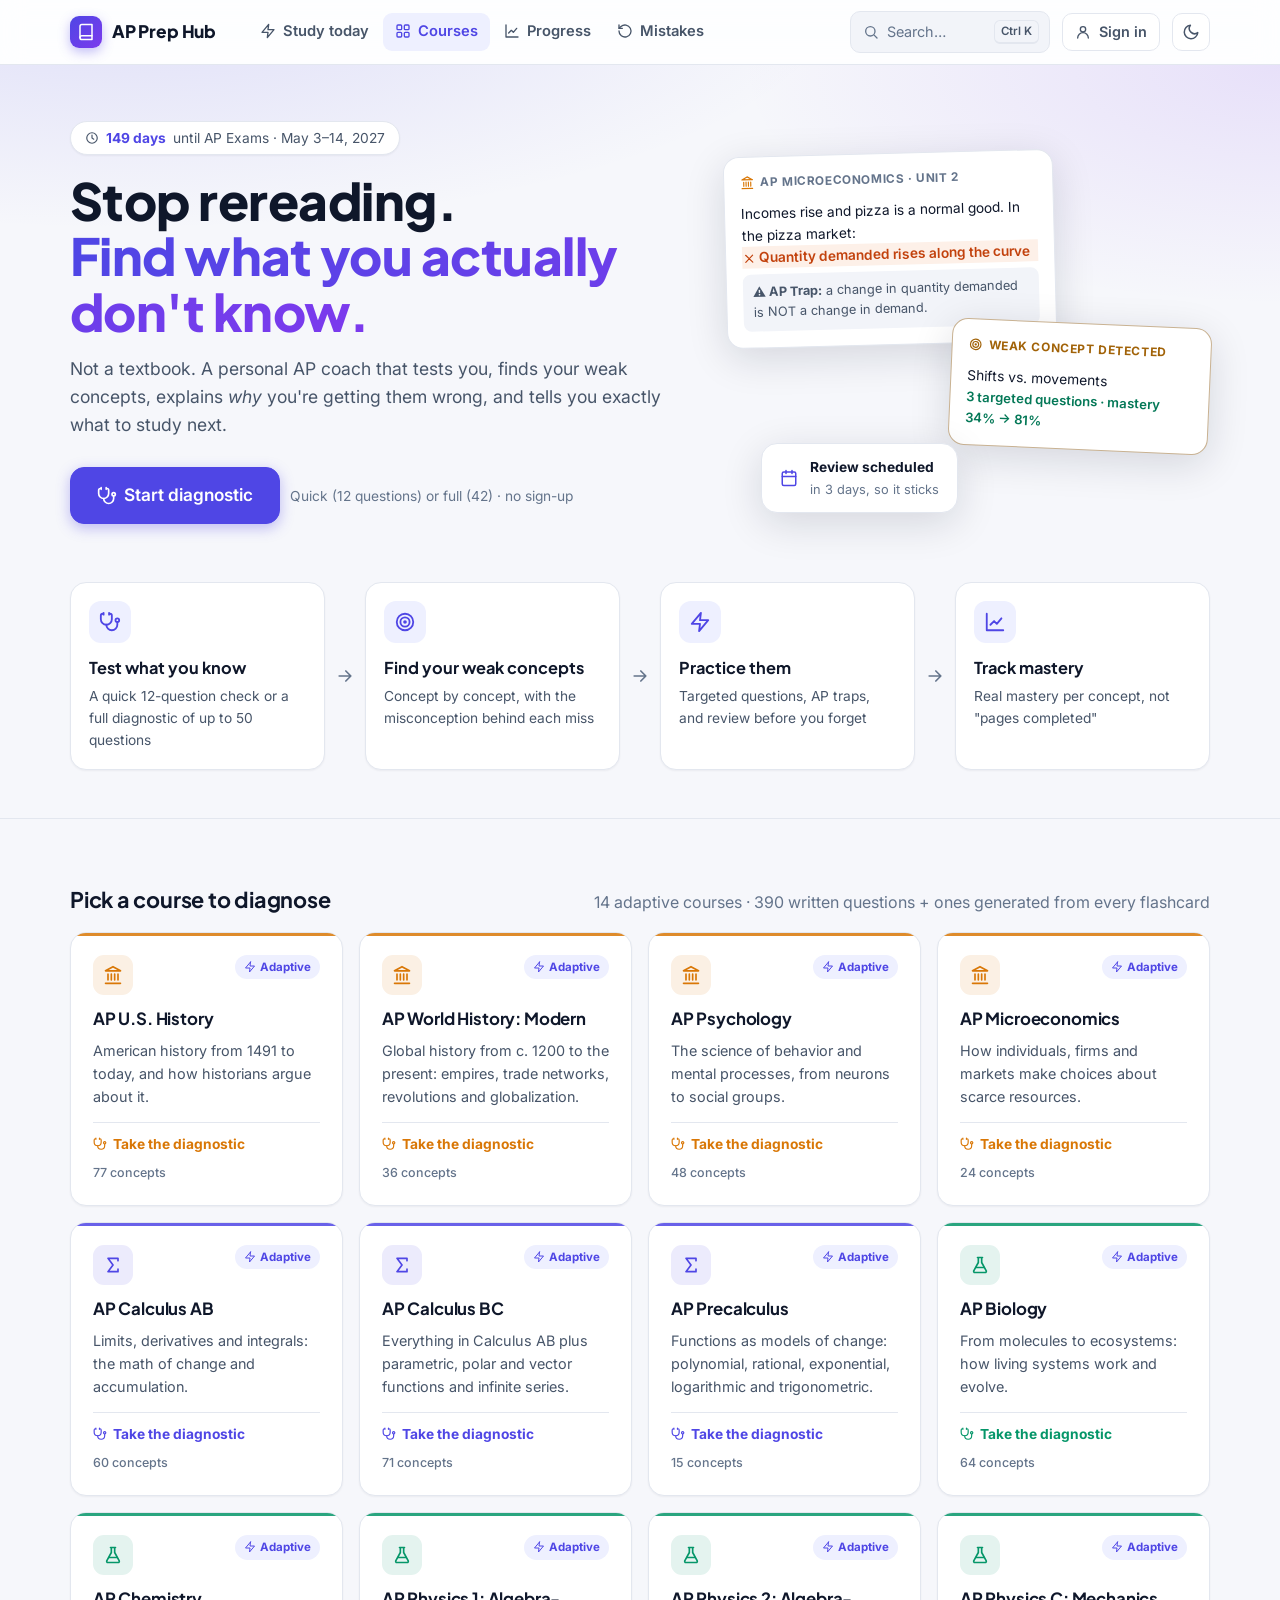
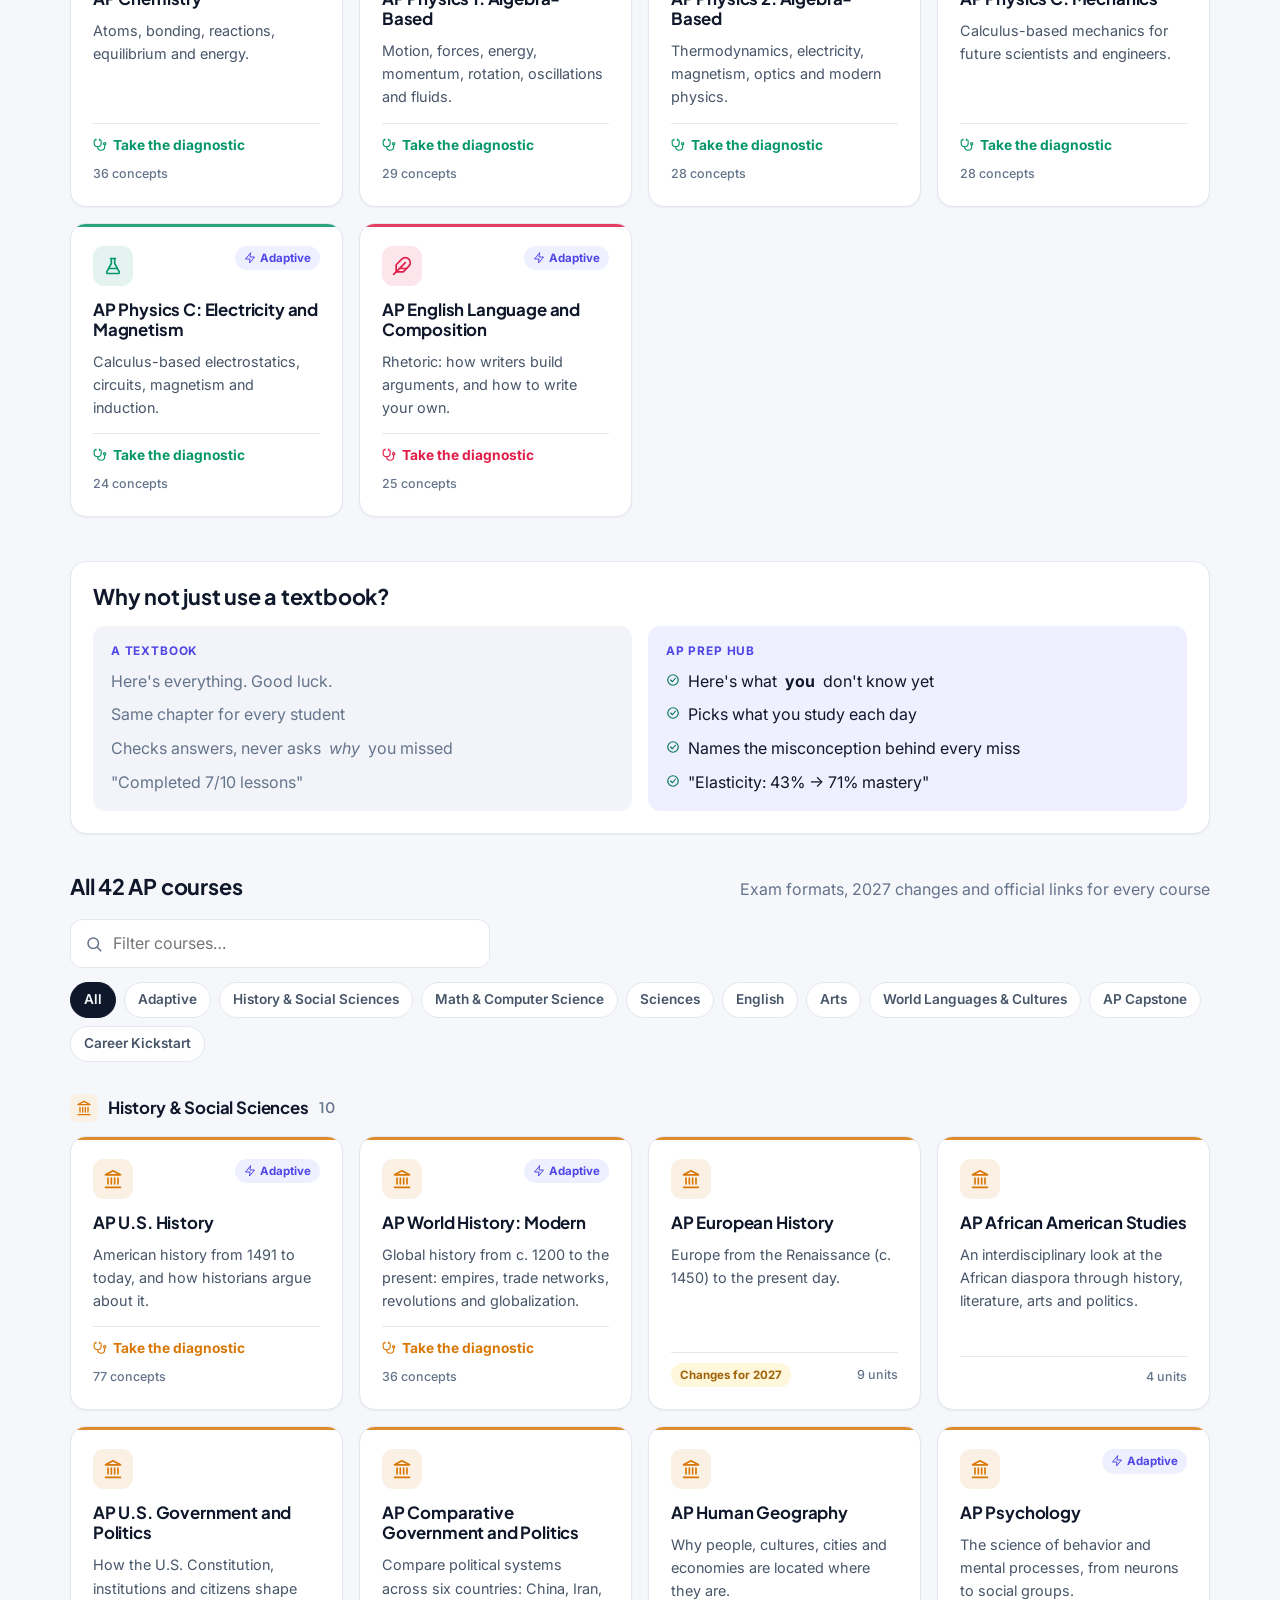
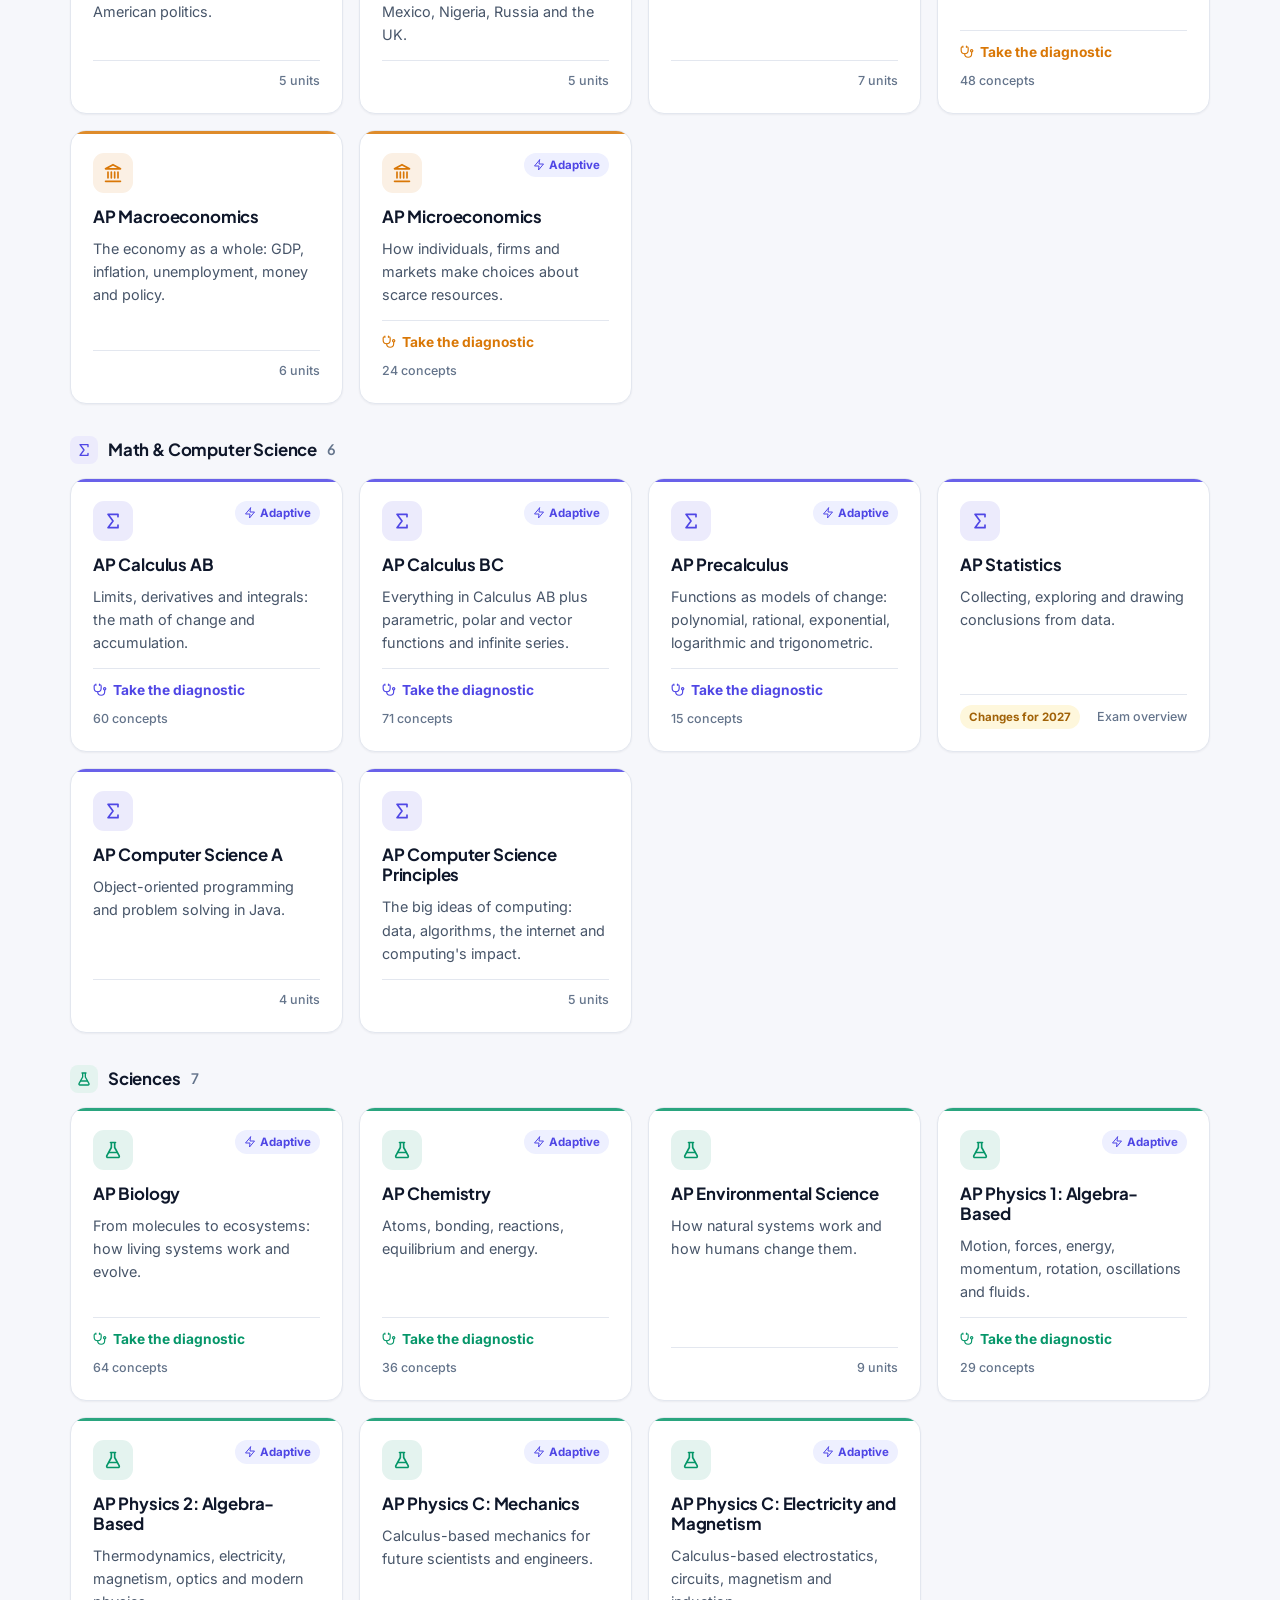
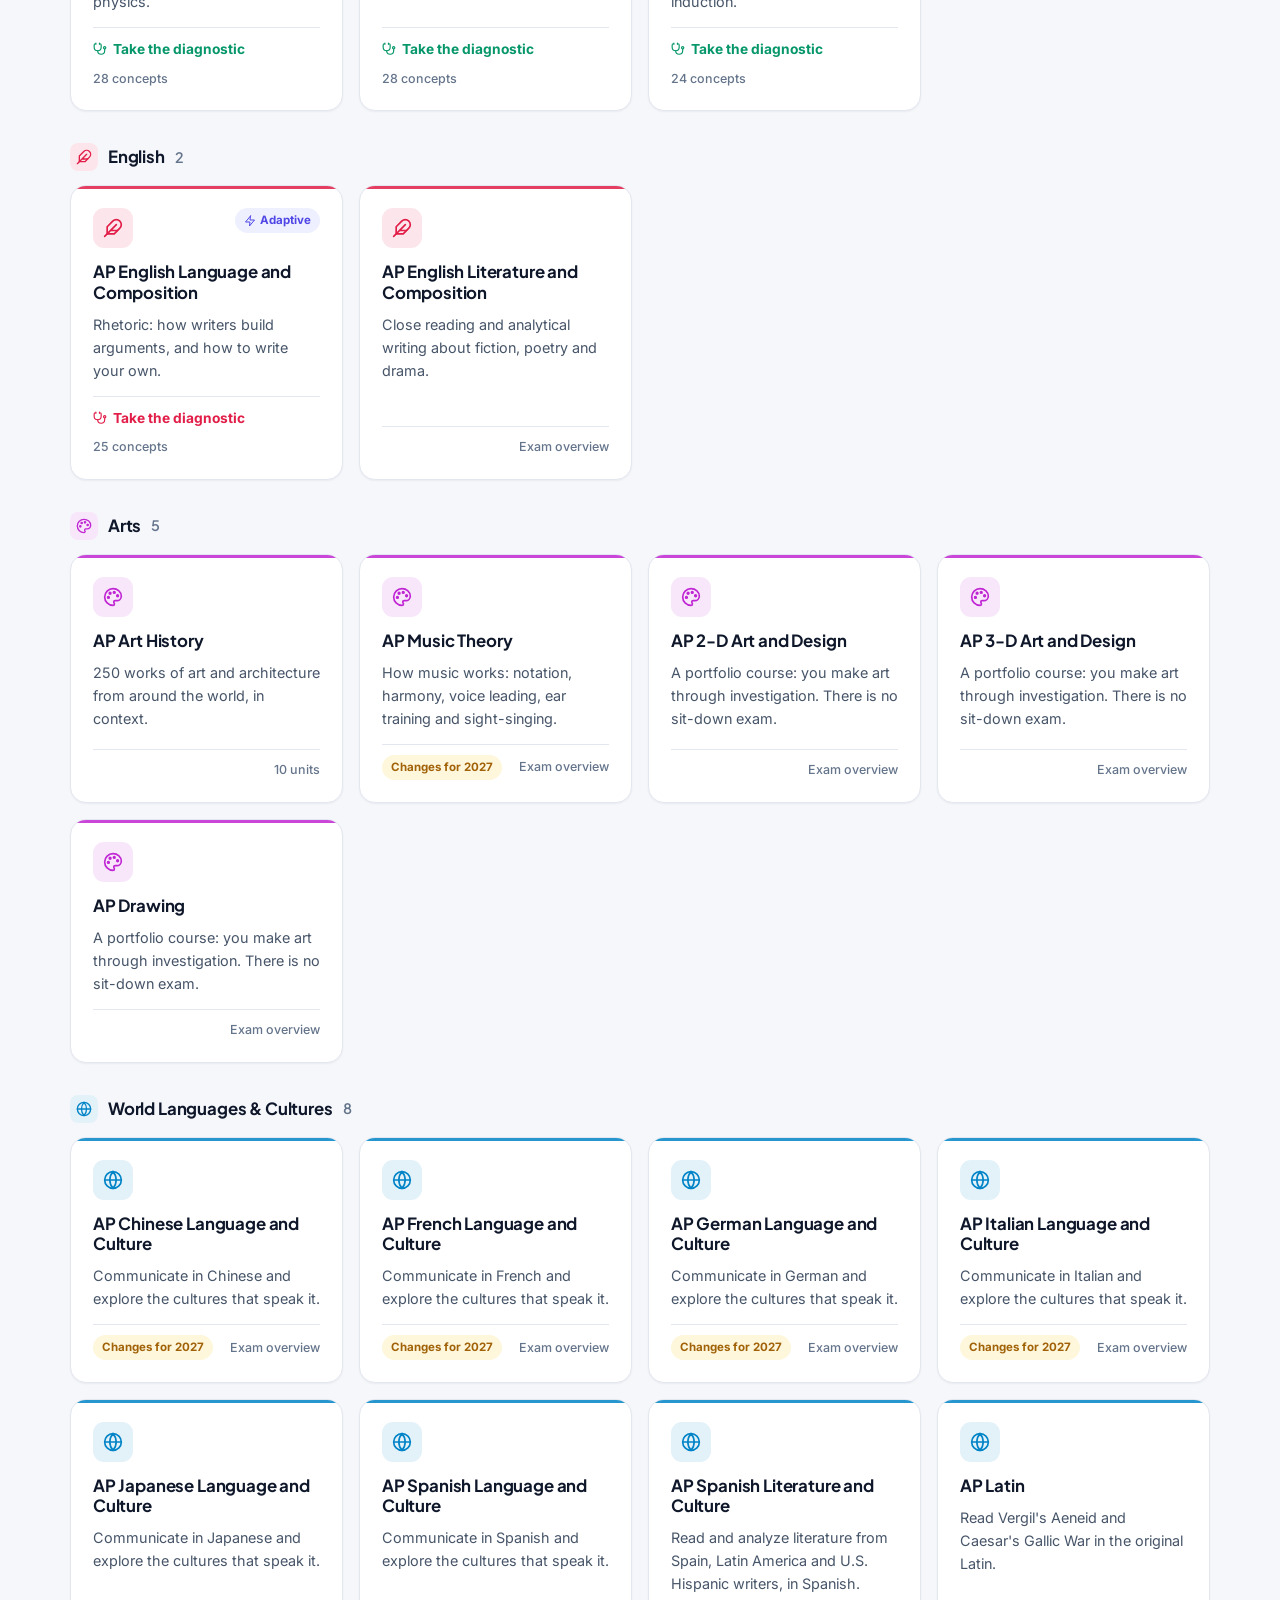
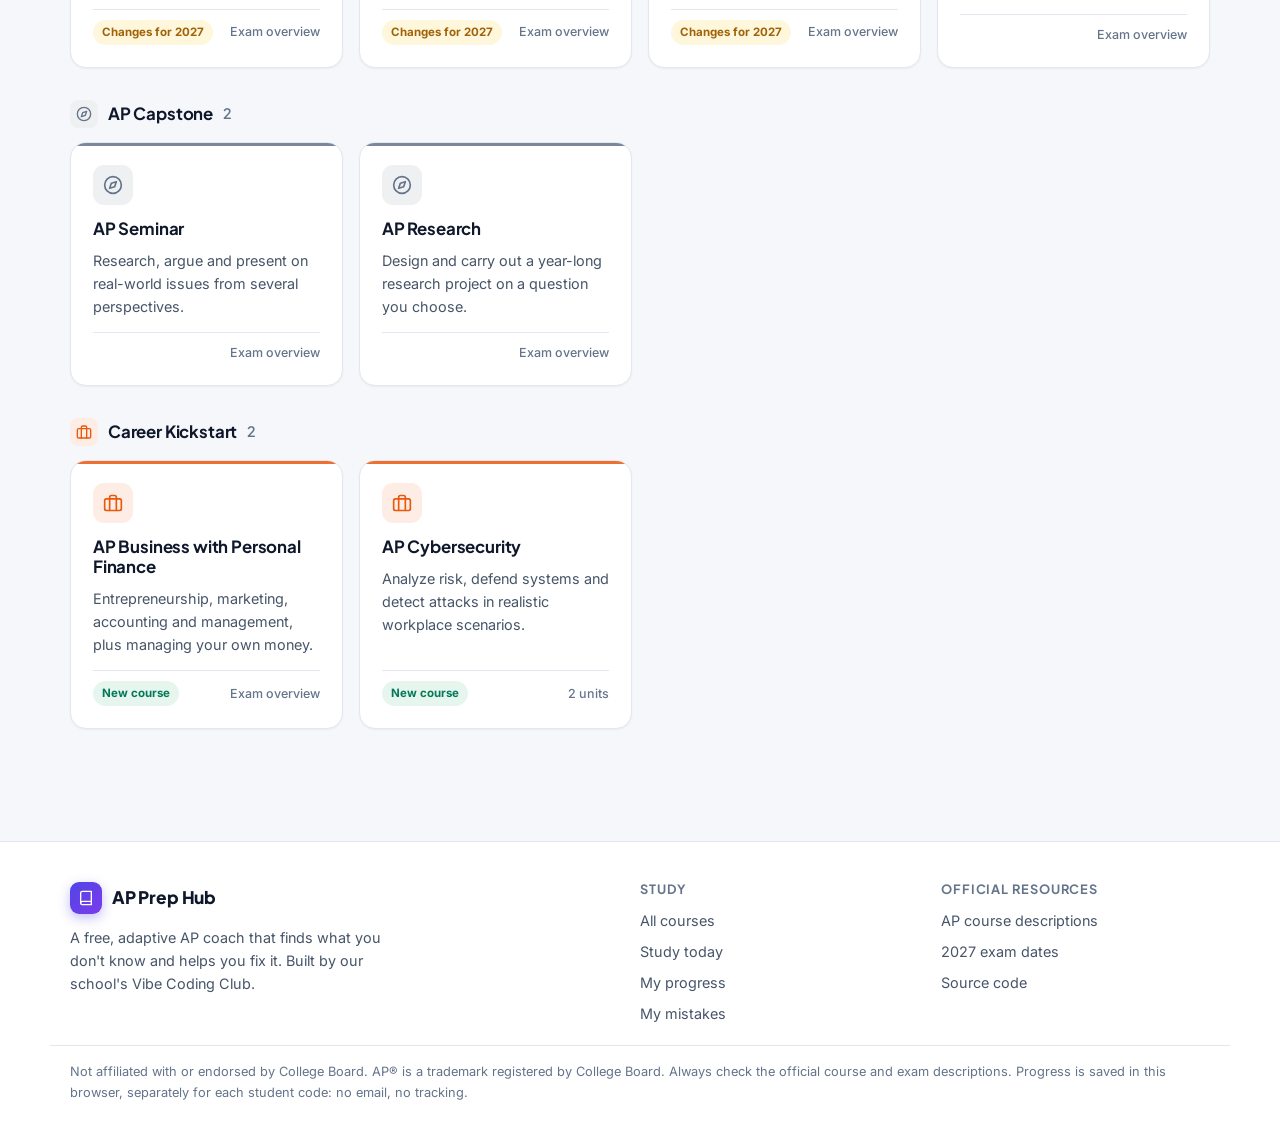
==== commit db759a01: "Add deeper concepts for Psychology, Biology and Calculus AB/BC Co-Authored-By: Claude Opus 5.5 <nore" ====
--- a/index.html
+++ b/index.html
@@ -7644,6 +7644,1033 @@
 };
 
 </script>
+<script>/* content/deep/biology.js */
+// More key concepts for content/biology.js, appended to each unit after the original concepts.
+// Each concept carries its own AP trap and flashcards (terms), which feed practice questions.
+window.AP_DEEP = window.AP_DEEP || {};
+window.AP_DEEP["biology"] = {
+  0: [
+    {
+      title: "Elements of life",
+      simple: "Living things are built mostly from carbon, hydrogen, oxygen, nitrogen, phosphorus and sulfur.",
+      detail: "Organisms take in these elements to build macromolecules. Carbon forms the backbone of organic molecules; nitrogen is in proteins and nucleic acids; phosphorus is in nucleic acids and phospholipids; sulfur is in some amino acids (cysteine, methionine). Carbohydrates and lipids contain C, H, O (phospholipids add P).",
+      hook: "CHNOPS: the six key elements of life.",
+      trap: "Know which elements identify which molecule: phosphorus → nucleic acids and phospholipids, sulfur → proteins. A classic radioactive-labeling question (Hershey-Chase) depends on it.",
+      terms: [
+        ["CHNOPS", "Carbon, hydrogen, nitrogen, oxygen, phosphorus, sulfur: the main elements of life."],
+        ["Organic molecule", "A carbon-based compound, usually with C–H bonds."],
+      ],
+    },
+    {
+      title: "Carbohydrates",
+      simple: "Carbohydrates store energy and build structures, and their linkage decides which.",
+      detail: "Monosaccharides (glucose) join by glycosidic linkages into disaccharides (sucrose) and polysaccharides. Starch (plants) and glycogen (animals) store energy with α-linkages. Cellulose (plant cell walls) and chitin (fungi, arthropods) are structural, with β-linkages that most animals can't digest.",
+      trap: "Starch and cellulose are BOTH glucose polymers. The difference is the linkage (α vs. β), which changes shape and function.",
+      terms: [
+        ["Glycosidic linkage", "Covalent bond joining two monosaccharides."],
+        ["Glycogen", "Highly branched glucose storage polysaccharide in animals."],
+        ["Cellulose", "Structural glucose polymer with β-linkages in plant cell walls."],
+      ],
+    },
+    {
+      title: "Lipids",
+      simple: "Lipids are hydrophobic molecules that store energy, build membranes, and act as signals.",
+      detail: "Triglycerides: glycerol + three fatty acids (ester linkages). Saturated fatty acids have no C=C double bonds and pack tightly (solid); unsaturated fats have kinks from double bonds (liquid). Phospholipids have a hydrophilic phosphate head and hydrophobic tails, forming bilayers. Steroids (cholesterol, hormones) have four fused rings.",
+      trap: "Lipids aren't true polymers: they're not built from repeating monomers the way carbohydrates, proteins and nucleic acids are.",
+      terms: [
+        ["Saturated fatty acid", "Fatty acid with no double bonds; straight chains pack tightly."],
+        ["Phospholipid", "Lipid with a hydrophilic head and two hydrophobic tails; forms membranes."],
+        ["Amphipathic", "Having both hydrophilic and hydrophobic regions."],
+      ],
+    },
+    {
+      title: "Amino acids and properties of R groups",
+      simple: "An amino acid's R group decides whether it's polar, nonpolar or charged, which shapes how a protein folds.",
+      detail: "Each amino acid has an amino group, a carboxyl group, and a variable R group. Nonpolar R groups cluster in the protein's interior, away from water; polar and charged ones face the watery outside. Peptide bonds join amino acids by dehydration synthesis. A protein has a directionality: N-terminus to C-terminus.",
+      trap: "Changing ONE amino acid can change folding and function if its R group has very different properties (sickle-cell hemoglobin: a charged amino acid replaced by a nonpolar one).",
+      terms: [
+        ["Peptide bond", "Covalent bond linking amino acids in a polypeptide."],
+        ["Nonpolar R group", "A hydrophobic side chain; these cluster in a protein's interior, away from water."],
+        ["N-terminus", "The amino end where a polypeptide chain begins."],
+      ],
+    },
+  ],
+  1: [
+    {
+      title: "Ribosomes and the endomembrane system",
+      simple: "Ribosomes make proteins, and the ER and Golgi process and ship them.",
+      detail: "All cells have ribosomes (rRNA + protein), evidence of common ancestry. Proteins made on rough ER ribosomes are folded and modified, then sent in vesicles to the Golgi for further modification and sorting, and then to the membrane, secretion, or lysosomes. Smooth ER makes lipids and detoxifies. Lysosomes digest with hydrolytic enzymes; vacuoles store water and materials.",
+      trap: "Trace the secretory pathway in order: rough ER → vesicle → Golgi → vesicle → plasma membrane (exocytosis). Order questions are common.",
+      terms: [
+        ["Rough ER", "ER studded with ribosomes; makes secreted and membrane proteins."],
+        ["Golgi complex", "Modifies, sorts and packages proteins for their destinations."],
+        ["Lysosome", "Membrane sac of hydrolytic enzymes that break down materials."],
+      ],
+    },
+    {
+      title: "Mitochondria and chloroplasts",
+      simple: "These energy organelles have folded membranes that increase surface area for making ATP.",
+      detail: "Mitochondria: the inner membrane folds into cristae, where the electron transport chain and ATP synthase sit; the matrix hosts the Krebs cycle. Chloroplasts: thylakoid membranes (stacked into grana) host the light reactions; the stroma hosts the Calvin cycle. Both have their own circular DNA, ribosomes, and double membranes, which supports endosymbiotic theory.",
+      trap: "Folding (cristae, thylakoids) increases SURFACE AREA for membrane-bound reactions. Link structure to function in every answer.",
+      terms: [
+        ["Cristae", "Folds of the inner mitochondrial membrane that increase surface area."],
+        ["Thylakoid", "Membrane sac in chloroplasts where the light reactions occur."],
+        ["Stroma", "Fluid inside the chloroplast where the Calvin cycle occurs."],
+      ],
+    },
+    {
+      title: "Membrane structure and permeability",
+      simple: "The membrane lets small nonpolar molecules through easily, but blocks ions and large polar molecules.",
+      detail: "The fluid mosaic model: a phospholipid bilayer with embedded proteins, cholesterol (regulates fluidity) and glycoproteins (cell recognition). Small nonpolar molecules (O₂, CO₂) diffuse freely. Water passes slowly through the bilayer and quickly through aquaporins. Ions and large polar molecules need channels or carriers. Plant cell walls (cellulose) and fungal walls (chitin) add structure.",
+      trap: "Selective permeability comes from the HYDROPHOBIC interior of the bilayer. Charged ions can't cross it without proteins, however small they are.",
+      terms: [
+        ["Aquaporin", "Channel protein that speeds water across membranes."],
+        ["Selective permeability", "A membrane lets some substances cross more easily than others."],
+        ["Glycoprotein", "Membrane protein with carbohydrate chains used in cell recognition."],
+      ],
+    },
+    {
+      title: "Bulk transport and cotransport",
+      simple: "Cells move large materials in vesicles and use one gradient to power moving another substance.",
+      detail: "Endocytosis (phagocytosis, pinocytosis, receptor-mediated) brings materials in; exocytosis releases them. The sodium-potassium pump uses ATP to move 3 Na⁺ out and 2 K⁺ in, creating a membrane potential. Cotransport uses the energy of one gradient (like H⁺ or Na⁺) to move another molecule (like sucrose or glucose) against its gradient.",
+      trap: "Cotransport is still active transport: it uses energy stored in a gradient that was built by ATP-powered pumps.",
+      terms: [
+        ["Endocytosis", "Taking in materials by engulfing them in membrane vesicles."],
+        ["Sodium-potassium pump", "ATP-powered pump moving 3 Na⁺ out and 2 K⁺ in."],
+        ["Cotransport", "Using one substance's gradient to move another against its gradient."],
+      ],
+    },
+  ],
+  2: [
+    {
+      title: "Environmental effects on enzymes",
+      simple: "Temperature, pH and inhibitors change how fast enzymes work.",
+      detail: "Rates rise with temperature until the optimum, then drop sharply as the enzyme denatures. Each enzyme has an optimal pH. Competitive inhibitors bind the active site (overcome by adding more substrate). Noncompetitive (allosteric) inhibitors bind elsewhere and change the enzyme's shape. Rates level off when all active sites are saturated.",
+      trap: "Adding more substrate overcomes COMPETITIVE inhibition, but not noncompetitive inhibition. Graph questions test exactly this.",
+      terms: [
+        ["Competitive inhibitor", "Binds the active site and competes with the substrate."],
+        ["Allosteric site", "A site other than the active site where a regulator binds."],
+        ["Optimal temperature", "The temperature at which an enzyme works fastest."],
+      ],
+    },
+    {
+      title: "Cellular energy and coupled reactions",
+      simple: "Cells use ATP to power reactions that wouldn't happen on their own.",
+      detail: "Exergonic reactions release free energy; endergonic reactions require it. Cells couple ATP hydrolysis (exergonic) to endergonic reactions. Metabolic pathways are sequences of enzyme-catalyzed steps, often regulated by feedback inhibition. Energy flows through organisms but must be constantly replenished, following the laws of thermodynamics.",
+      trap: "Enzymes lower activation energy, but they DON'T change ΔG or make an endergonic reaction exergonic. Coupling to ATP does that.",
+      terms: [
+        ["Exergonic reaction", "Reaction that releases free energy (negative ΔG)."],
+        ["Energy coupling", "Using an exergonic process to drive an endergonic one."],
+        ["Feedback inhibition", "A pathway's end product inhibits an earlier enzyme."],
+      ],
+    },
+    {
+      title: "The light reactions",
+      simple: "Light energy splits water, releases oxygen, and makes ATP and NADPH for the Calvin cycle.",
+      detail: "In the thylakoid membrane, photosystems II and I absorb light and excite electrons. Water is split (photolysis) to replace electrons, releasing O₂. Electrons pass along an electron transport chain, pumping H⁺ into the thylakoid space; ATP synthase uses the gradient to make ATP (chemiosmosis). NADP⁺ is reduced to NADPH.",
+      trap: "The O₂ released in photosynthesis comes from WATER, not from CO₂.",
+      terms: [
+        ["Photosystem", "Cluster of pigments and proteins that absorbs light energy."],
+        ["Photolysis", "Splitting of water in the light reactions, releasing O₂."],
+        ["NADPH", "Electron carrier made in the light reactions, used in the Calvin cycle."],
+      ],
+    },
+    {
+      title: "Stages of cellular respiration",
+      simple: "Glucose is broken down in stages, and most ATP comes from the electron transport chain at the end.",
+      detail: "Glycolysis (cytosol): glucose → 2 pyruvate, net 2 ATP, 2 NADH. Pyruvate oxidation and the Krebs cycle (mitochondrial matrix) release CO₂ and load NADH and FADH₂. The electron transport chain (inner membrane) passes electrons to O₂, pumping H⁺; ATP synthase makes most ATP by oxidative phosphorylation. Without O₂, the chain stops.",
+      trap: "CO₂ is released during pyruvate oxidation and the Krebs cycle, not at the electron transport chain. O₂ is used at the END of the chain.",
+      terms: [
+        ["Glycolysis", "Breakdown of glucose to pyruvate in the cytosol; net 2 ATP."],
+        ["Krebs cycle", "Cycle in the mitochondrial matrix producing NADH, FADH₂ and CO₂."],
+        ["Oxidative phosphorylation", "ATP production powered by the electron transport chain and chemiosmosis."],
+      ],
+    },
+  ],
+  3: [
+    {
+      title: "Types of cell communication",
+      simple: "Cells signal by direct contact, to nearby cells, or to distant cells through hormones.",
+      detail: "Direct contact: gap junctions (animals), plasmodesmata (plants), and cell-surface recognition (immune cells). Local signaling: paracrine signals and synaptic signaling (neurotransmitters). Long-distance: endocrine hormones in the blood. Quorum sensing lets bacteria coordinate behavior based on population density.",
+      trap: "Match the signal to its distance: synaptic and paracrine = local, endocrine = long distance. Don't call a neurotransmitter a hormone.",
+      terms: [
+        ["Paracrine signaling", "A cell releases signals that affect nearby cells."],
+        ["Endocrine signaling", "Hormones travel through the bloodstream to distant target cells."],
+        ["Quorum sensing", "Bacteria detect population density and coordinate gene expression."],
+      ],
+    },
+    {
+      title: "Receptors and responses",
+      simple: "Where a receptor sits depends on the signal: at the surface for polar signals, inside for nonpolar ones.",
+      detail: "Polar or large ligands (peptide hormones) bind membrane receptors: G protein–coupled receptors, receptor tyrosine kinases, and ligand-gated ion channels. Nonpolar ligands (steroid hormones) cross the membrane and bind intracellular receptors that act as transcription factors. The same signal can cause different responses in different cells, depending on their receptors and relay proteins.",
+      trap: "Steroid hormones (like testosterone) bind INSIDE the cell because they're lipid-soluble. Their effect is usually changed gene expression.",
+      terms: [
+        ["G protein–coupled receptor", "Membrane receptor that activates a G protein when a ligand binds."],
+        ["Ligand-gated ion channel", "Receptor that opens a channel when a ligand binds."],
+        ["Intracellular receptor", "Receptor inside the cell that binds lipid-soluble signals."],
+      ],
+    },
+    {
+      title: "Mitosis",
+      simple: "Mitosis divides duplicated chromosomes evenly into two identical nuclei.",
+      detail: "Interphase (G1, S, G2) takes most of the cycle; DNA replicates in S. Mitosis: prophase (chromosomes condense, spindle forms), metaphase (chromosomes line up at the middle), anaphase (sister chromatids separate), telophase (nuclei reform). Cytokinesis divides the cytoplasm: a cleavage furrow in animals, a cell plate in plants. Result: two genetically identical diploid cells.",
+      hook: "PMAT: Prophase, Metaphase, Anaphase, Telophase.",
+      trap: "After S phase, a cell has twice the DNA but the SAME number of chromosomes. Each chromosome now has two sister chromatids.",
+      terms: [
+        ["Sister chromatids", "Identical copies of a chromosome joined at the centromere."],
+        ["Anaphase", "Mitosis stage when sister chromatids separate to opposite poles."],
+        ["Cytokinesis", "Division of the cytoplasm after mitosis."],
+      ],
+    },
+    {
+      title: "Cell cycle checkpoints",
+      simple: "Checkpoints stop the cycle if something is wrong, such as damaged DNA or unattached chromosomes.",
+      detail: "The G1 checkpoint decides whether to divide or enter G0 (non-dividing). The G2 checkpoint checks DNA replication. The M checkpoint (spindle checkpoint) ensures all chromosomes are attached before anaphase. Growth factors and cyclin–CDK complexes drive progress; tumor suppressors (p53) halt the cycle for repair or trigger apoptosis.",
+      trap: "Proto-oncogenes are like an accelerator (mutation = stuck on); tumor suppressors are like brakes (mutation = brakes fail). Both can lead to cancer.",
+      terms: [
+        ["G0 phase", "Non-dividing state that cells enter from G1."],
+        ["p53", "Tumor-suppressor protein that halts the cycle when DNA is damaged."],
+        ["Proto-oncogene", "Normal gene promoting division; a mutated form (oncogene) can cause cancer."],
+      ],
+    },
+  ],
+  4: [
+    {
+      title: "Stages of meiosis",
+      simple: "Meiosis has two divisions: the first separates homologous pairs and the second separates sister chromatids.",
+      detail: "Meiosis I: homologous chromosomes pair (synapsis) and cross over in prophase I, line up as pairs in metaphase I, and separate in anaphase I, halving the chromosome number (diploid → haploid). Meiosis II resembles mitosis, separating sister chromatids. Result: four genetically different haploid gametes.",
+      trap: "The chromosome number is halved in meiosis I, not meiosis II. Meiosis II only separates sister chromatids.",
+      terms: [
+        ["Homologous chromosomes", "Pair of chromosomes, one from each parent, with the same genes."],
+        ["Synapsis", "Pairing of homologous chromosomes in prophase I."],
+        ["Haploid", "Having one set of chromosomes (n)."],
+      ],
+    },
+    {
+      title: "Errors in meiosis",
+      simple: "When chromosomes fail to separate properly, gametes get the wrong number of chromosomes.",
+      detail: "Nondisjunction in meiosis I or II produces gametes with an extra or missing chromosome (aneuploidy). Examples: trisomy 21 (Down syndrome), Turner syndrome (XO), Klinefelter syndrome (XXY). Karyotypes reveal chromosome number and large changes. Some changes (polyploidy) are common in plants and can create new species.",
+      trap: "Nondisjunction in meiosis I affects ALL four gametes; in meiosis II it affects only two.",
+      terms: [
+        ["Nondisjunction", "Failure of chromosomes to separate properly during meiosis."],
+        ["Aneuploidy", "Having an abnormal number of chromosomes."],
+        ["Karyotype", "Image of a cell's chromosomes arranged in pairs."],
+      ],
+    },
+    {
+      title: "Linked genes and mapping",
+      simple: "Genes close together on a chromosome tend to be inherited together unless crossing over separates them.",
+      detail: "Linked genes don't assort independently, so offspring ratios differ from Mendel's predictions. Recombination frequency = recombinant offspring ÷ total offspring. A 1% frequency = 1 map unit (centimorgan). The farther apart two genes are, the more often they recombine (up to 50%, which looks unlinked).",
+      trap: "If most offspring look like the PARENTS and few are recombinant, the genes are linked. A 9:3:3:1 ratio means they aren't.",
+      terms: [
+        ["Linked genes", "Genes near each other on the same chromosome, inherited together."],
+        ["Recombination frequency", "Percentage of recombinant offspring; used to map genes."],
+        ["Map unit", "1% recombination frequency between two genes."],
+      ],
+    },
+    {
+      title: "Environmental effects on phenotype",
+      simple: "The same genotype can produce different phenotypes in different environments.",
+      detail: "Phenotypic plasticity: hydrangea flower color depends on soil pH; Himalayan rabbit and Siamese cat fur is darker in cold body regions (temperature-sensitive enzyme); some reptiles' sex is set by incubation temperature. Human traits like height reflect genes and nutrition. Polygenic traits show continuous variation.",
+      trap: "Environment changes the PHENOTYPE, not the genotype. The rabbit's genes stay the same when its fur changes color.",
+      terms: [
+        ["Phenotypic plasticity", "One genotype producing different phenotypes in different environments."],
+        ["Polygenic inheritance", "A trait controlled by many genes, with continuous variation."],
+      ],
+    },
+  ],
+  5: [
+    {
+      title: "DNA and RNA structure",
+      simple: "DNA stores information in a double helix, while RNA is single-stranded and has several jobs.",
+      detail: "DNA: deoxyribose sugar, bases A, T, G, C, double-stranded and antiparallel, with purines (A, G) pairing with pyrimidines (T, C). RNA: ribose sugar, uracil instead of thymine, usually single-stranded. Types: mRNA (message), tRNA (carries amino acids), rRNA (part of ribosomes). Prokaryotes have circular chromosomes and plasmids; eukaryotes have linear chromosomes.",
+      trap: "G–C pairs have three hydrogen bonds and A–T have two, so DNA richer in G–C needs more heat to separate.",
+      terms: [
+        ["Purine", "Double-ring base: adenine or guanine."],
+        ["Plasmid", "Small circular DNA in bacteria, separate from the chromosome."],
+        ["tRNA", "RNA that carries a specific amino acid and matches codons with its anticodon."],
+      ],
+    },
+    {
+      title: "Gene expression in prokaryotes vs. eukaryotes",
+      simple: "Bacteria transcribe and translate at the same time; eukaryotes process RNA in the nucleus first.",
+      detail: "Prokaryotes have no nucleus, so translation begins while transcription continues. Eukaryotic pre-mRNA gets a 5′ cap, a poly-A tail, and splicing (introns removed, exons joined). Alternative splicing lets one gene produce multiple proteins. Operons (lac, trp) regulate groups of prokaryotic genes together.",
+      trap: "The lac operon is INDUCIBLE (turned on when lactose is present); the trp operon is REPRESSIBLE (turned off when tryptophan is plentiful).",
+      terms: [
+        ["Alternative splicing", "Joining different combinations of exons to make different proteins from one gene."],
+        ["5′ cap", "Modified guanine added to the start of eukaryotic mRNA."],
+        ["Inducible operon", "Operon normally off, turned on by an inducer (e.g., lac)."],
+      ],
+    },
+    {
+      title: "Cell specialization and epigenetics",
+      simple: "All your cells have the same DNA, but they express different genes.",
+      detail: "Differentiation depends on which genes are expressed. Transcription factors, enhancers and silencers control expression. Epigenetic changes (DNA methylation silences genes; histone acetylation opens chromatin and activates them) can be inherited by daughter cells without changing the DNA sequence. Small RNAs (miRNA) can block translation.",
+      trap: "Muscle and nerve cells have the SAME genes. They differ in gene EXPRESSION, not in which genes they carry.",
+      terms: [
+        ["DNA methylation", "Adding methyl groups to DNA, usually silencing genes."],
+        ["Histone acetylation", "Loosens chromatin, making genes easier to transcribe."],
+        ["Enhancer", "DNA region that increases transcription when activators bind."],
+      ],
+    },
+    {
+      title: "Biotechnology",
+      simple: "Scientists can copy, cut, sort and move DNA to study and change genes.",
+      detail: "PCR amplifies DNA (denature, anneal primers, extend). Gel electrophoresis separates DNA fragments by size (smaller fragments travel farther toward the positive end, since DNA is negative). Restriction enzymes cut at specific sequences; DNA ligase joins fragments. Bacterial transformation inserts plasmids into bacteria. DNA sequencing reads the base order.",
+      trap: "In gel electrophoresis, SMALLER fragments travel farther. DNA moves toward the positive electrode because of its negatively charged phosphates.",
+      terms: [
+        ["PCR", "Polymerase chain reaction: makes many copies of a DNA segment."],
+        ["Gel electrophoresis", "Separates DNA fragments by size using an electric field."],
+        ["Transformation", "A cell takes up foreign DNA, such as a plasmid."],
+      ],
+    },
+  ],
+  6: [
+    {
+      title: "Natural vs. artificial selection and variation",
+      simple: "Selection needs variation, and humans can drive selection just like the environment.",
+      detail: "Artificial selection (dog breeds, crops) shows how selection changes populations. Variation comes from mutation, and in sexually reproducing organisms from crossing over, independent assortment, and random fertilization. Types of selection: directional (one extreme favored), stabilizing (average favored), disruptive (both extremes favored).",
+      trap: "Individuals don't evolve. POPULATIONS evolve as allele frequencies change over generations.",
+      terms: [
+        ["Artificial selection", "Humans breeding organisms for desired traits."],
+        ["Stabilizing selection", "Selection favoring the average phenotype."],
+        ["Disruptive selection", "Selection favoring both extremes over the middle."],
+      ],
+    },
+    {
+      title: "Speciation",
+      simple: "New species form when populations stop interbreeding and diverge.",
+      detail: "Allopatric speciation: a geographic barrier splits a population. Sympatric speciation: happens in the same area (polyploidy in plants, habitat or behavioral isolation). Prezygotic barriers (habitat, temporal, behavioral, mechanical, gametic isolation) prevent mating or fertilization; postzygotic barriers (hybrid inviability, sterility such as mules) act after. Rates: gradualism vs. punctuated equilibrium.",
+      trap: "A mule shows a POSTZYGOTIC barrier: the hybrid forms but is sterile. Don't classify it as prezygotic.",
+      terms: [
+        ["Allopatric speciation", "Speciation caused by geographic separation."],
+        ["Prezygotic barrier", "Prevents mating or fertilization between species."],
+        ["Punctuated equilibrium", "Long periods of stability interrupted by rapid change."],
+      ],
+    },
+    {
+      title: "Extinction and adaptive radiation",
+      simple: "Extinctions open up opportunities, and surviving groups can rapidly diversify to fill them.",
+      detail: "Extinction rates rise with environmental change, and mass extinctions have happened several times (e.g., the end of the dinosaurs). Human activity is increasing extinction rates now. Afterward, adaptive radiation lets survivors diversify into open niches (mammals after the dinosaurs; Darwin's finches on islands).",
+      trap: "Genetic diversity helps populations survive change. Small, low-diversity populations are more vulnerable to extinction.",
+      terms: [
+        ["Adaptive radiation", "Rapid diversification of a lineage into many species filling different niches."],
+        ["Mass extinction", "Loss of a large share of species in a geologically short time."],
+      ],
+    },
+    {
+      title: "Origins of life",
+      simple: "Evidence suggests life arose from simple chemicals through a series of steps.",
+      detail: "Earth formed about 4.6 billion years ago; the earliest fossils are about 3.5 billion years old. Miller-Urey experiments showed organic molecules can form under simulated early-Earth conditions. The RNA world hypothesis proposes RNA came first because it can both store information and catalyze reactions (ribozymes). Protocells may have formed from lipid vesicles.",
+      trap: "The RNA world hypothesis rests on RNA doing BOTH jobs, information and catalysis. That's the detail exams ask for.",
+      terms: [
+        ["Miller-Urey experiment", "Showed organic molecules can form from simple inorganic ones."],
+        ["RNA world hypothesis", "Early life may have used RNA for both heredity and catalysis."],
+        ["Ribozyme", "An RNA molecule that acts as an enzyme."],
+      ],
+    },
+  ],
+  7: [
+    {
+      title: "Responses to the environment",
+      simple: "Organisms respond to changes with behavior and physiology that help them survive and reproduce.",
+      detail: "Behaviors include taxis (movement toward/away from a stimulus), kinesis, migration, and communication (visual, audible, chemical, tactile). Plants show phototropism and photoperiodism. Cooperative behavior can increase fitness (kin selection). Endotherms generate heat metabolically; ectotherms rely on the environment.",
+      trap: "Explain behaviors in terms of FITNESS: how the behavior increases survival or reproductive success.",
+      terms: [
+        ["Photoperiodism", "Response to day length, such as flowering in plants."],
+        ["Kin selection", "Helping relatives increases shared genes in the next generation."],
+        ["Endotherm", "Animal that generates its own body heat through metabolism."],
+      ],
+    },
+    {
+      title: "Energy use and body size",
+      simple: "Smaller animals burn energy faster per gram of body mass than larger ones.",
+      detail: "Metabolic rate per unit body mass decreases as size increases, partly because smaller organisms have more surface area relative to volume and lose heat faster. Organisms need energy to grow, reproduce and maintain organization; an energy deficit leads to weight loss and eventually death, and a surplus is stored or used for growth.",
+      trap: "A mouse uses more energy PER GRAM than an elephant, even though the elephant uses more energy in total.",
+      terms: [
+        ["Metabolic rate", "The total energy an animal uses per unit time."],
+        ["Surface area-to-volume ratio", "Smaller organisms have more surface per unit volume, losing heat faster."],
+      ],
+    },
+    {
+      title: "Biogeochemical cycles",
+      simple: "Matter cycles through ecosystems, while energy flows through and is lost as heat.",
+      detail: "Carbon cycle: photosynthesis removes CO₂; respiration, decomposition and burning fossil fuels release it. Nitrogen cycle: nitrogen fixation by bacteria (N₂ → NH₃), nitrification, assimilation, denitrification. Water cycle: evaporation, transpiration, precipitation. Phosphorus cycle has no major atmospheric component (weathering of rock).",
+      trap: "Matter CYCLES; energy FLOWS one way. Never say energy is recycled in an ecosystem.",
+      terms: [
+        ["Nitrogen fixation", "Conversion of atmospheric N₂ into usable ammonia by bacteria."],
+        ["Decomposer", "Organism that breaks down dead matter, returning nutrients to the ecosystem."],
+        ["Transpiration", "Evaporation of water from plant leaves."],
+      ],
+    },
+    {
+      title: "Community structure and succession",
+      simple: "Communities change over time after disturbances, following predictable stages.",
+      detail: "Community structure depends on species richness and relative abundance (species diversity). Ecological niches and competitive exclusion shape who coexists. Primary succession begins on bare rock (pioneer species like lichens); secondary succession follows a disturbance that leaves soil (after a fire). Trophic cascades occur when top predators change lower levels.",
+      trap: "Primary succession starts WITHOUT soil; secondary succession starts WITH soil already present. Look for that detail in the scenario.",
+      terms: [
+        ["Species diversity", "Combines species richness and relative abundance."],
+        ["Primary succession", "Community development on newly exposed land without soil."],
+        ["Competitive exclusion", "Two species can't share the exact same niche indefinitely."],
+      ],
+    },
+  ],
+};
+
+</script>
+<script>/* content/deep/calculus-ab.js */
+// More key concepts for content/calculus-ab.js, appended to each unit after the original concepts.
+// Calculus BC inherits these too (they appear after BC's own additions in each shared unit).
+window.AP_DEEP = window.AP_DEEP || {};
+window.AP_DEEP["calculus-ab"] = {
+  0: [
+    {
+      title: "Estimating limits from graphs and tables",
+      simple: "Read a limit by looking at where the y-values head as x gets close, not at the point itself.",
+      detail: "From a graph, follow the curve from each side toward x = a; the limit exists only if both one-sided limits agree. A hole, a jump, or a different point value doesn't change what the curve approaches. From a table, check values on both sides getting closer to a and see if they settle toward one number.",
+      example: "If f(1.9) = 3.98, f(1.99) = 3.998, f(2.01) = 4.002, then lim(x→2) f(x) appears to be 4.",
+      trap: "A filled dot at a different height is f(a), not the limit. The limit only cares about nearby values.",
+      terms: [
+        ["Two-sided limit", "Exists only when the left-hand and right-hand limits are equal."],
+        ["Jump discontinuity", "The one-sided limits exist but are different."],
+      ],
+    },
+    {
+      title: "The Squeeze Theorem and special trig limits",
+      simple: "If a function is trapped between two others that approach the same value, it approaches that value too.",
+      detail: "If g(x) ≤ f(x) ≤ h(x) near a and lim g = lim h = L, then lim f = L. It proves lim(x→0) sin x / x = 1 and lim(x→0) (1 − cos x)/x = 0. For example, x² sin(1/x) → 0 because −x² ≤ x² sin(1/x) ≤ x².",
+      trap: "You must state BOTH bounding functions and show they have the same limit. Naming the theorem without the inequality earns no credit.",
+      terms: [
+        ["Squeeze Theorem", "If g ≤ f ≤ h and g, h have the same limit L at a, then f also approaches L."],
+        ["lim(x→0) sin x / x", "Equals 1 (x in radians)."],
+      ],
+    },
+    {
+      title: "Types of discontinuities",
+      simple: "A graph can break in three ways: a hole, a jump, or a blow-up to infinity.",
+      detail: "Removable: the limit exists but f(a) is missing or different; redefine f(a) to fix it. Jump: one-sided limits exist but differ (common in piecewise functions). Infinite: the function grows without bound near a vertical asymptote. To make a piecewise function continuous, set the pieces equal at the break point and solve for the constant.",
+      trap: "A rational function can have a hole instead of an asymptote if a factor cancels. Always factor before deciding.",
+      terms: [
+        ["Infinite discontinuity", "A break where the function grows without bound (vertical asymptote)."],
+        ["Piecewise function", "A function defined by different formulas on different intervals."],
+      ],
+    },
+    {
+      title: "Limits at infinity and end behavior",
+      simple: "As x gets huge, the highest-power terms take over and decide where the function goes.",
+      detail: "For rational functions: if the top degree < bottom degree, the limit is 0; if equal, it's the ratio of leading coefficients; if the top is bigger, the limit is ±∞. Exponentials beat polynomials, which beat logarithms. Horizontal asymptotes come from limits at ±∞.",
+      example: "lim(x→∞) (3x² + 1)/(5x² − x) = 3/5.",
+      trap: "Check BOTH directions: some functions (with √(x²) or eˣ) have different limits at +∞ and −∞.",
+      terms: [
+        ["End behavior", "What a function does as x → ∞ or x → −∞."],
+        ["Dominant term", "The term that grows fastest and controls a limit at infinity."],
+      ],
+    },
+  ],
+  1: [
+    {
+      title: "Estimating derivatives from tables and graphs",
+      simple: "Estimate a derivative at a point with the slope between two nearby data points.",
+      detail: "From a table, use the difference quotient [f(b) − f(a)]/(b − a) with values on either side of the point (a symmetric difference is best). From a graph, estimate the slope of the tangent line. Include units: (units of f) per (unit of x).",
+      example: "T(4) = 60 °C and T(6) = 52 °C gives T′(5) ≈ (52 − 60)/(6 − 4) = −4 °C per minute.",
+      trap: "Use the values that BRACKET the point. Using points far away or on one side only loses accuracy and sometimes the point.",
+      terms: [
+        ["Difference quotient", "[f(x + h) − f(x)]/h, the slope of a secant line."],
+        ["Symmetric difference quotient", "[f(a + h) − f(a − h)]/(2h), an estimate of f′(a)."],
+      ],
+    },
+    {
+      title: "Derivatives of trig, exponential and log functions",
+      simple: "Each basic function has a derivative you should know by heart.",
+      detail: "d/dx sin x = cos x; d/dx cos x = −sin x; d/dx tan x = sec² x; d/dx sec x = sec x tan x; d/dx csc x = −csc x cot x; d/dx cot x = −csc² x. d/dx eˣ = eˣ; d/dx aˣ = aˣ ln a; d/dx ln x = 1/x; d/dx logₐ x = 1/(x ln a).",
+      hook: "Derivatives of the \"co\" functions (cos, csc, cot) all have a negative sign.",
+      trap: "Trig derivatives assume RADIANS. And d/dx 2ˣ is 2ˣ ln 2, not x·2ˣ⁻¹ (that's the power rule, which needs a variable base).",
+      terms: [
+        ["d/dx tan x", "sec² x"],
+        ["d/dx ln x", "1/x, for x > 0"],
+        ["d/dx aˣ", "aˣ ln a"],
+      ],
+    },
+    {
+      title: "The quotient rule",
+      simple: "To differentiate a fraction of two functions, use low d-high minus high d-low, over low squared.",
+      detail: "(f/g)′ = (g f′ − f g′)/g². Order matters in the numerator because of the subtraction. Sometimes it's easier to rewrite (e.g., 5/x³ = 5x⁻³) and use the power rule instead.",
+      hook: "\"Low d-high minus high d-low, over the square of what's below.\"",
+      trap: "The derivative of a quotient is NOT the quotient of the derivatives. f′/g′ is wrong.",
+      terms: [
+        ["Quotient rule", "(f/g)′ = (g f′ − f g′)/g²"],
+        ["Power rule", "d/dx xⁿ = n xⁿ⁻¹"],
+      ],
+    },
+    {
+      title: "The derivative as a function",
+      simple: "The derivative is itself a function whose graph shows the slope of f at every point.",
+      detail: "Where f increases, f′ > 0; where f decreases, f′ < 0; where f has a horizontal tangent, f′ = 0. Corners, cusps, vertical tangents and discontinuities make f′ undefined. You can sketch f′ from f by tracking slopes, and read facts about f from a graph of f′.",
+      trap: "On a graph of f′, the y-VALUES are slopes of f. A maximum of f′ is where f is steepest, not where f has a maximum.",
+      terms: [
+        ["Derivative function", "f′(x), giving the slope of f at each x."],
+        ["Cusp", "A sharp point where the tangent line becomes vertical; f is not differentiable there."],
+      ],
+    },
+  ],
+  2: [
+    {
+      title: "Derivatives of inverse trig functions",
+      simple: "Inverse trig functions have algebraic derivatives you should memorize.",
+      detail: "d/dx arcsin x = 1/√(1 − x²); d/dx arccos x = −1/√(1 − x²); d/dx arctan x = 1/(1 + x²). With the chain rule: d/dx arctan(u) = u′/(1 + u²). These can be derived by implicit differentiation of sin y = x.",
+      trap: "Remember the chain rule inside: d/dx arcsin(3x) = 3/√(1 − 9x²), not 1/√(1 − 9x²).",
+      terms: [
+        ["d/dx arctan x", "1/(1 + x²)"],
+        ["d/dx arcsin x", "1/√(1 − x²)"],
+      ],
+    },
+    {
+      title: "The chain rule with tables and graphs",
+      simple: "You can apply the chain rule even when the functions are given only as data.",
+      detail: "If h(x) = f(g(x)), then h′(a) = f′(g(a))·g′(a). Find g(a) first, then look up f′ at THAT value. Similar problems combine product, quotient and chain rules using values from a table.",
+      example: "g(2) = 5, g′(2) = 3, f′(5) = −1: h′(2) = f′(5)·g′(2) = −3.",
+      trap: "Evaluate the outer derivative at g(a), not at a. f′(2) instead of f′(5) is the most common error.",
+      terms: [
+        ["Outer function", "In f(g(x)), the function f applied last."],
+        ["Inner function", "In f(g(x)), the function g applied first."],
+      ],
+    },
+    {
+      title: "Choosing a differentiation strategy",
+      simple: "Look at a function's structure to decide which rules to apply and in what order.",
+      detail: "Identify the last operation: a product → product rule; a quotient → quotient rule (or rewrite); a composition → chain rule. Simplify first when possible (rewrite roots as powers, split fractions, use log properties). Implicit differentiation handles equations not solved for y.",
+      trap: "Rewriting first saves errors: d/dx ln(x³√x) is easiest as d/dx [3.5 ln x] = 3.5/x.",
+      terms: [
+        ["Rewriting before differentiating", "Simplifying roots, logs or fractions to make differentiation easier."],
+        ["Logarithmic differentiation", "Taking ln of both sides before differentiating, useful for complicated products or powers."],
+      ],
+    },
+  ],
+  3: [
+    {
+      title: "Interpreting the derivative in context",
+      simple: "A derivative's value tells how fast a quantity changes, with units of output per input.",
+      detail: "Write interpretations as: \"At t = 3 hours, the amount of water in the tank is decreasing at a rate of 4 gallons per hour.\" Include the time, what changes, the direction (increasing or decreasing), the rate, and units. The second derivative describes how the rate is changing.",
+      trap: "Say the QUANTITY is increasing at the rate, not that the rate is increasing. Mixing these up loses the point.",
+      terms: [
+        ["Rate of change", "How fast one quantity changes relative to another."],
+        ["Units of a derivative", "Units of the output divided by units of the input."],
+      ],
+    },
+    {
+      title: "Speeding up and slowing down",
+      simple: "A particle speeds up when velocity and acceleration have the same sign.",
+      detail: "Speed = |v(t)|. If v and a have the same sign, speed increases; opposite signs, speed decreases. A particle changes direction where v changes sign (not just where v = 0). Justify with the signs of both v and a.",
+      trap: "Negative acceleration doesn't always mean slowing down. If velocity is also negative, the particle is speeding up.",
+      terms: [
+        ["Speeding up", "Happens when velocity and acceleration have the same sign."],
+        ["Change of direction", "Occurs where velocity changes sign."],
+      ],
+    },
+    {
+      title: "Rates of change in applied contexts",
+      simple: "Derivatives describe rates in any setting: population, cost, temperature or volume.",
+      detail: "Marginal cost C′(x) approximates the cost of the next item. A population's P′(t) is its growth rate. Density, flow rate and reaction rate are all derivatives. Combine with related rates when several quantities change together over time.",
+      trap: "Match the independent variable: dV/dt (per time) and dV/dr (per unit radius) mean different things.",
+      terms: [
+        ["Marginal cost", "C′(x), approximately the cost of producing one more unit."],
+        ["Instantaneous rate", "The derivative at a single moment."],
+      ],
+    },
+  ],
+  4: [
+    {
+      title: "The Extreme Value Theorem and the Candidates Test",
+      simple: "A continuous function on a closed interval always has a highest and lowest value, found at critical points or endpoints.",
+      detail: "EVT: if f is continuous on [a, b], it has an absolute max and min there. Candidates Test: evaluate f at every critical point in (a, b) and at both endpoints; the largest value is the absolute max, the smallest is the absolute min.",
+      trap: "Forgetting to test the ENDPOINTS is the most common error. The answer is the y-value; say where it occurs if asked.",
+      terms: [
+        ["Candidates Test", "Compare f at critical points and endpoints to find absolute extrema."],
+        ["Closed interval", "An interval including its endpoints, [a, b]."],
+      ],
+    },
+    {
+      title: "Connecting the graphs of f, f′ and f″",
+      simple: "The sign and slope of f′ tell you where f rises, falls and bends.",
+      detail: "f′ > 0 → f increasing; f′ < 0 → f decreasing; f′ changes sign → f has a relative extremum. f′ increasing (f″ > 0) → f concave up; f′ decreasing → f concave down. Extrema of f′ are inflection points of f.",
+      trap: "In justifications, name the graph you're using: \"because f′ changes from positive to negative\" earns credit; \"because the graph goes down\" doesn't.",
+      terms: [
+        ["Inflection point", "Point where a function's concavity changes."],
+        ["Relative maximum", "Occurs where f′ changes from positive to negative."],
+      ],
+    },
+    {
+      title: "Solving optimization problems",
+      simple: "To optimize, write the quantity as a function of one variable, then find its extreme on the allowed domain.",
+      detail: "Steps: draw and label, write the objective function, use a constraint to eliminate a variable, set the derivative to zero, check endpoints or use a derivative test, answer the question asked with units. The domain comes from the physical setup.",
+      trap: "Justify that the critical point is a max or min (a sign chart, second derivative test, or Candidates Test). A critical point alone isn't proof.",
+      terms: [
+        ["Objective function", "The quantity being maximized or minimized."],
+        ["Constraint", "An equation relating the variables that limits the possibilities."],
+      ],
+    },
+    {
+      title: "Behavior of implicit relations",
+      simple: "Use dy/dx from implicit differentiation to find horizontal and vertical tangents on curves.",
+      detail: "Horizontal tangent: dy/dx = 0 (numerator zero, denominator nonzero). Vertical tangent: denominator zero, numerator nonzero. Plug the conditions back into the original equation to find the actual points. Second derivatives can be found implicitly too.",
+      trap: "A point where dy/dx = 0 must ALSO be on the curve. Check it satisfies the original equation.",
+      terms: [
+        ["Horizontal tangent", "Occurs where dy/dx = 0."],
+        ["Vertical tangent", "Occurs where dy/dx is undefined because the denominator is 0."],
+      ],
+    },
+  ],
+  5: [
+    {
+      title: "Trapezoidal sums and over/underestimates",
+      simple: "Trapezoids average the left and right heights, and the curve's shape tells if an estimate is too high or low.",
+      detail: "Trapezoid area = ½(b₁ + b₂)·Δx; intervals can be unequal in table problems. If f is increasing, left sums underestimate and right sums overestimate. If f is concave up, the trapezoidal rule overestimates and midpoint underestimates.",
+      trap: "Use the actual width of EACH subinterval from the table. Unequal widths are common on the exam.",
+      terms: [
+        ["Trapezoidal sum", "An estimate of area averaging left and right heights on each subinterval."],
+        ["Midpoint sum", "A Riemann sum using the height at the middle of each subinterval."],
+      ],
+    },
+    {
+      title: "Properties of definite integrals",
+      simple: "Integrals can be split, flipped and combined using a few basic rules.",
+      detail: "∫ₐᵃ f = 0; ∫ₐᵇ f = −∫ᵇₐ f; ∫ₐᵇ f + ∫ᵇᶜ f = ∫ₐᶜ f; ∫ₐᵇ [f ± g] = ∫f ± ∫g; ∫ₐᵇ k f = k∫f. Integrals over regions below the x-axis are negative. Geometry (areas of triangles, semicircles) can evaluate integrals from graphs.",
+      trap: "The integral counts area below the axis as NEGATIVE. Total area needs absolute values.",
+      terms: [
+        ["Additivity", "∫ₐᵇ f + ∫ᵇᶜ f = ∫ₐᶜ f"],
+        ["Reversing limits", "∫ₐᵇ f = −∫ᵇₐ f"],
+      ],
+    },
+    {
+      title: "Analyzing accumulation functions",
+      simple: "A function defined as an integral grows when its integrand is positive and shrinks when it's negative.",
+      detail: "If g(x) = ∫ₐˣ f(t) dt, then g′(x) = f(x) and g″(x) = f′(x). So g increases where f > 0, has extrema where f changes sign, and is concave up where f increases. With a variable upper limit, apply the chain rule: d/dx ∫ₐ^(u(x)) f(t) dt = f(u(x))·u′(x).",
+      trap: "Values of g come from AREAS under f, but slopes of g come from VALUES of f. Keep them straight on graph problems.",
+      terms: [
+        ["g′(x) for g(x) = ∫ₐˣ f(t) dt", "f(x): the rate of accumulation equals the integrand."],
+        ["FTC with chain rule", "d/dx ∫ₐ^(u(x)) f(t) dt = f(u(x))·u′(x)"],
+      ],
+    },
+    {
+      title: "Basic antiderivative rules",
+      simple: "Antidifferentiation reverses each derivative rule you know.",
+      detail: "∫xⁿ dx = xⁿ⁺¹/(n + 1) + C (n ≠ −1); ∫1/x dx = ln|x| + C; ∫eˣ dx = eˣ + C; ∫sin x dx = −cos x + C; ∫cos x dx = sin x + C; ∫sec² x dx = tan x + C; ∫1/(1 + x²) dx = arctan x + C. Split sums and pull out constants.",
+      trap: "Always include + C on indefinite integrals, and remember ∫1/x dx is ln|x| (the power rule fails at n = −1).",
+      terms: [
+        ["Indefinite integral", "The family of all antiderivatives, written with + C."],
+        ["∫1/x dx", "ln|x| + C"],
+      ],
+    },
+  ],
+  6: [
+    {
+      title: "Modeling with differential equations",
+      simple: "A differential equation describes how a quantity changes, often from a sentence about proportionality.",
+      detail: "\"The rate of change of y is proportional to y\" → dy/dt = ky. \"Proportional to the difference between T and 70\" → dT/dt = k(T − 70) (Newton's law of cooling). Logistic growth appears in BC. Translate each phrase carefully, including the sign.",
+      trap: "\"Proportional to\" means multiply by a constant k. \"Inversely proportional\" means divide: dy/dt = k/y.",
+      terms: [
+        ["Proportional", "Equal to a constant times the quantity."],
+        ["Newton's law of cooling", "dT/dt = k(T − Tₐ), the rate of cooling proportional to the temperature difference."],
+      ],
+    },
+    {
+      title: "Verifying solutions to differential equations",
+      simple: "To check a solution, differentiate it and substitute into the equation.",
+      detail: "If y = f(x) is proposed, compute y′ (and y″ if needed), substitute everything, and confirm both sides are equal for all x. An initial condition picks out one particular solution from the family.",
+      trap: "Verifying means substituting into the DIFFERENTIAL EQUATION, not just checking the initial condition.",
+      terms: [
+        ["Verify a solution", "Substitute the function and its derivatives into the equation to confirm it holds."],
+        ["Family of solutions", "All solutions of a differential equation, differing by a constant."],
+      ],
+    },
+    {
+      title: "Reasoning from a differential equation",
+      simple: "You can learn a lot about a solution's behavior without solving the equation.",
+      detail: "Where dy/dx > 0 the solution rises; where dy/dx = 0 it's level (equilibrium solutions if constant). Find d²y/dx² by differentiating dy/dx implicitly (substituting dy/dx) to decide concavity. Tangent lines from the equation approximate nearby values.",
+      trap: "When finding d²y/dx², differentiate implicitly and substitute dy/dx back in. Treating y as a constant is a common mistake.",
+      terms: [
+        ["Equilibrium solution", "A constant solution where dy/dx = 0 for all x."],
+        ["Tangent line approximation", "Using y₁ ≈ y₀ + (dy/dx)Δx near a known point."],
+      ],
+    },
+  ],
+  7: [
+    {
+      title: "Accumulation in applied contexts",
+      simple: "Integrate a rate to find how much has accumulated; combine rates in and out for net change.",
+      detail: "Amount at time t = initial amount + ∫₀ᵗ (rate in − rate out) dt. The amount is at a max or min when rate in = rate out (or at an endpoint). Interpret an integral with units: the integral of gallons/hour over hours gives gallons.",
+      trap: "Don't forget the INITIAL AMOUNT. The integral gives only the change, not the total.",
+      terms: [
+        ["Net change theorem", "∫ₐᵇ R(t) dt gives the net change in the quantity from a to b."],
+        ["Rate in − rate out", "The net rate of change of an amount."],
+      ],
+    },
+    {
+      title: "Area with respect to y and intersecting curves",
+      simple: "Sometimes it's easier to slice horizontally, and curves that cross need separate integrals.",
+      detail: "With respect to y: A = ∫ (right curve − left curve) dy, with y-limits. When curves cross within the interval, split at the intersection or integrate |f − g|. Find intersection points by solving f = g (a calculator is allowed on calculator sections).",
+      trap: "In dy integrals, subtract RIGHT minus LEFT, not top minus bottom, and use y-values as limits.",
+      terms: [
+        ["Horizontal slices", "Integrating with respect to y using right minus left."],
+        ["Points of intersection", "Where two curves meet, found by setting them equal."],
+      ],
+    },
+    {
+      title: "Revolving around other axes",
+      simple: "When the axis isn't the x- or y-axis, measure each radius from that line.",
+      detail: "Around y = k with dx slices: R = |outer curve − k|, r = |inner curve − k|, V = π∫(R² − r²) dx. Around x = h use dy slices and horizontal distances. Always sketch the region and the axis first.",
+      trap: "The radius is a DISTANCE to the axis of rotation. Revolving around y = −2 means adding 2 to the function value, not subtracting.",
+      terms: [
+        ["Radius of revolution", "Distance from the axis of rotation to the curve."],
+        ["Washer", "A disc with a hole, area π(R² − r²)."],
+      ],
+    },
+    {
+      title: "Position from velocity with an initial condition",
+      simple: "Add the integral of velocity to a starting position to find where a particle is later.",
+      detail: "x(b) = x(a) + ∫ₐᵇ v(t) dt. Total distance traveled = ∫ₐᵇ |v(t)| dt. To find a particle's farthest position, check where v changes sign and the endpoints (Candidates Test on position).",
+      trap: "Displacement (∫v dt) and position are different. Position needs the starting point added.",
+      terms: [
+        ["Position function", "x(t) = x(0) + ∫₀ᵗ v(s) ds"],
+        ["Farthest position", "Found by checking where velocity changes sign and the endpoints."],
+      ],
+    },
+  ],
+};
+
+</script>
+<script>/* content/deep/psychology.js */
+// More key concepts for content/psychology.js, appended to each unit after the original concepts.
+// Each concept carries its own AP trap and flashcards (terms), which feed practice questions.
+window.AP_DEEP = window.AP_DEEP || {};
+window.AP_DEEP["psychology"] = {
+  0: [
+    {
+      title: "Research methods and ethics",
+      simple: "Psychologists use experiments to find causes and other methods to describe and relate behaviors.",
+      detail: "Experiments randomly assign participants to conditions and manipulate the independent variable to measure its effect on the dependent variable. Correlational studies show relationships (r from −1 to +1) but not causation. Case studies, surveys and naturalistic observation describe behavior. Ethics requires informed consent, protection from harm, confidentiality, and debriefing (especially after deception), approved by an IRB.",
+      example: "To test whether caffeine improves memory, randomly assign people to caffeine or placebo (IV) and compare recall scores (DV).",
+      trap: "Random ASSIGNMENT (which group you're in) supports causal claims. Random SAMPLING (who is in the study) supports generalizing. The exam tests this difference constantly.",
+      terms: [
+        ["Random assignment", "Placing participants in groups by chance so the groups are equivalent at the start."],
+        ["Confounding variable", "A factor other than the IV that could explain differences in the DV."],
+        ["Informed consent", "Participants agree to take part after learning enough about the study to decide."],
+      ],
+    },
+    {
+      title: "Statistics in psychology",
+      simple: "Statistics describe data and tell us whether results are likely due to chance.",
+      detail: "Measures of central tendency: mean (sensitive to outliers), median, mode. Variability: range and standard deviation. In a normal curve, about 68% of scores fall within 1 SD of the mean and 95% within 2. A statistically significant result (usually p < .05) is unlikely to be due to chance. Skewed distributions pull the mean toward the tail.",
+      trap: "In a positively skewed distribution (a long tail to the right), the mean is HIGHER than the median. Picture the tail pulling the mean.",
+      terms: [
+        ["Standard deviation", "How spread out scores are around the mean."],
+        ["Statistical significance", "A result unlikely to have occurred by chance (typically p < .05)."],
+        ["Positive skew", "A distribution with a long tail on the high end; the mean exceeds the median."],
+      ],
+    },
+    {
+      title: "Heredity, environment and evolutionary psychology",
+      simple: "Behavior comes from both genes and experience, and psychologists study how they interact.",
+      detail: "Twin studies (identical vs. fraternal) and adoption studies estimate heritability, the share of VARIATION in a trait within a group that's due to genes. Epigenetics describes how experience switches genes on or off. Evolutionary psychology explains behaviors as adaptations that helped ancestors survive and reproduce.",
+      trap: "Heritability describes differences within a GROUP, not how much of one person's trait is genetic. A heritability of 0.5 doesn't mean half of your intelligence came from genes.",
+      terms: [
+        ["Heritability", "Proportion of variation in a trait among individuals that's attributable to genes."],
+        ["Epigenetics", "Study of environmental influences on gene expression without changing DNA."],
+        ["Twin studies", "Comparing identical and fraternal twins to estimate genetic influence."],
+      ],
+    },
+    {
+      title: "Brain regions and their functions",
+      simple: "Different brain regions handle different jobs, from breathing to planning.",
+      detail: "Brainstem: medulla (heartbeat, breathing), pons (sleep), reticular activating system (arousal). Cerebellum: balance and coordination. Limbic system: amygdala (fear, emotion), hippocampus (forming new explicit memories), hypothalamus (hunger, thirst, body temperature, controls the pituitary), thalamus (sensory relay except smell). Cortex lobes: frontal (planning, motor cortex, Broca's area), parietal (touch, somatosensory cortex), temporal (hearing, Wernicke's area), occipital (vision).",
+      hook: "Broca's = Broken speech (production). Wernicke's = Words make no sense (comprehension).",
+      trap: "The thalamus relays every sense EXCEPT smell. The hypothalamus is the one that regulates hunger, thirst and hormones.",
+      terms: [
+        ["Hippocampus", "Limbic structure essential for forming new explicit memories."],
+        ["Broca's area", "Frontal lobe region controlling speech production."],
+        ["Corpus callosum", "Band of fibers connecting the two hemispheres."],
+      ],
+    },
+    {
+      title: "Consciousness and psychoactive drugs",
+      simple: "Consciousness shifts across sleep stages and can be altered by drugs.",
+      detail: "Sleep cycles run about 90 minutes: NREM stages (N3 = deep, slow-wave sleep with delta waves) and REM (vivid dreams, paralyzed muscles, active brain). Circadian rhythms run on about 24 hours. Disorders: insomnia, narcolepsy, sleep apnea. Drugs: depressants (alcohol, barbiturates) slow the nervous system; stimulants (caffeine, cocaine, amphetamines) speed it up; hallucinogens (LSD) distort perception; opioids relieve pain. Tolerance and withdrawal signal dependence.",
+      trap: "REM is called PARADOXICAL sleep: the brain is highly active while the body is essentially paralyzed.",
+      terms: [
+        ["REM sleep", "Sleep stage with rapid eye movements, vivid dreams and muscle paralysis."],
+        ["Circadian rhythm", "The body's roughly 24-hour biological clock."],
+        ["Tolerance", "Needing more of a drug to get the same effect."],
+      ],
+    },
+    {
+      title: "Vision, hearing and the other senses",
+      simple: "Each sense turns a kind of energy into neural signals the brain can read.",
+      detail: "Vision: light passes through the cornea, pupil, and lens to the retina, where rods (dim light, black and white) and cones (color, detail, concentrated in the fovea) transduce it. Trichromatic theory explains color at the receptors; opponent-process theory explains afterimages. Hearing: sound waves vibrate the eardrum and ossicles, then the cochlea's hair cells transduce them. Pitch is explained by place theory (high pitches) and frequency theory (low pitches). Other senses: smell (goes straight to the limbic system), taste, touch, pain (gate-control theory), vestibular and kinesthetic senses.",
+      trap: "Opponent-process theory explains AFTERIMAGES (stare at green, see red). Trichromatic theory can't.",
+      terms: [
+        ["Cones", "Retinal receptors for color and fine detail, concentrated in the fovea."],
+        ["Cochlea", "Fluid-filled inner-ear structure where sound is transduced."],
+        ["Gate-control theory", "The spinal cord has a neural \"gate\" that can block or allow pain signals."],
+      ],
+    },
+  ],
+  1: [
+    {
+      title: "Perceptual organization and depth perception",
+      simple: "The brain organizes raw sensations into objects and judges distance from clues.",
+      detail: "Gestalt principles: figure-ground, proximity, similarity, continuity, closure. Binocular depth cues need two eyes: retinal disparity and convergence. Monocular cues work with one eye: relative size, interposition (overlap), linear perspective, texture gradient, relative height, light and shadow. Perceptual constancy keeps size, shape and color stable as conditions change.",
+      trap: "Retinal disparity and convergence are the ONLY binocular cues. Anything a painter can show on a flat canvas is monocular.",
+      terms: [
+        ["Retinal disparity", "Binocular cue: the difference between the images on the two retinas."],
+        ["Linear perspective", "Monocular cue: parallel lines appear to converge in the distance."],
+        ["Perceptual set", "A mental predisposition to perceive one thing and not another."],
+      ],
+    },
+    {
+      title: "Encoding and storing memories",
+      simple: "Memories are encoded, stored across stages, and strengthened by meaning and practice.",
+      detail: "The multi-store model: sensory memory → short-term/working memory (about 7 ± 2 items, around 20 seconds) → long-term memory. Working memory has a central executive, phonological loop and visuospatial sketchpad. Deep (semantic) processing beats shallow processing. Chunking, mnemonics, and spaced practice (the spacing effect) improve storage. Long-term potentiation strengthens synapses.",
+      trap: "The spacing effect says distributed practice beats cramming for LONG-TERM retention, even if cramming feels effective the night before.",
+      terms: [
+        ["Chunking", "Organizing items into familiar, manageable units."],
+        ["Spacing effect", "Distributed study produces better long-term retention than massed study."],
+        ["Long-term potentiation", "Strengthening of synapses with repeated stimulation; a basis of learning."],
+      ],
+    },
+    {
+      title: "Retrieval, forgetting and memory errors",
+      simple: "We forget because memories fade, are blocked, or get rebuilt with errors.",
+      detail: "Retrieval cues: recall vs. recognition, context-dependent and state-dependent memory, the serial position effect (primacy and recency). Forgetting: Ebbinghaus's forgetting curve, encoding failure, and interference (proactive: old blocks new; retroactive: new blocks old). Memories are reconstructed: the misinformation effect (Loftus) and source amnesia create false memories. Amnesia: anterograde (can't form new) vs. retrograde (lose old).",
+      hook: "PROactive = PRior learning interferes. RETROactive = REcent learning interferes backward.",
+      trap: "Anterograde amnesia (can't form NEW memories) is the kind linked to hippocampus damage, as in patient H.M.",
+      terms: [
+        ["Serial position effect", "Better recall of the first and last items in a list."],
+        ["Misinformation effect", "Misleading information after an event distorts memory of it."],
+        ["Anterograde amnesia", "Inability to form new memories."],
+      ],
+    },
+    {
+      title: "Language",
+      simple: "Language uses rules to combine sounds into meaning, and children learn it remarkably fast.",
+      detail: "Building blocks: phonemes (sounds), morphemes (smallest units of meaning), grammar (syntax and semantics). Development: babbling (about 4 months), one-word stage (about 1 year), two-word telegraphic speech (about 2 years). Chomsky proposed an inborn language acquisition device; Skinner emphasized learning. The linguistic relativity hypothesis (Whorf) says language shapes thought.",
+      trap: "Phonemes are SOUNDS, morphemes carry MEANING. \"Cats\" has two morphemes (cat + s) but four phonemes.",
+      terms: [
+        ["Morpheme", "The smallest unit of language that carries meaning."],
+        ["Telegraphic speech", "Early speech of mostly nouns and verbs (\"want milk\")."],
+        ["Linguistic relativity", "Whorf's idea that language influences how we think."],
+      ],
+    },
+    {
+      title: "Theories of intelligence",
+      simple: "Psychologists debate whether intelligence is one general ability or several.",
+      detail: "Spearman: a general intelligence factor (g). Gardner: multiple intelligences (linguistic, spatial, interpersonal, and more). Sternberg's triarchic theory: analytical, creative, practical. Fluid intelligence (reasoning speed) declines with age; crystallized intelligence (knowledge) grows. IQ was originally mental age ÷ chronological age × 100. The Flynn effect describes rising scores over generations.",
+      trap: "A test can be RELIABLE (consistent) without being VALID (measuring what it claims). Validity requires reliability, but not the reverse.",
+      terms: [
+        ["General intelligence (g)", "Spearman's single underlying factor measured by all mental ability tests."],
+        ["Crystallized intelligence", "Accumulated knowledge and verbal skills, which increase with age."],
+        ["Flynn effect", "The rise in average intelligence test scores over generations."],
+      ],
+    },
+  ],
+  2: [
+    {
+      title: "Physical development across the lifespan",
+      simple: "The body and brain change in predictable ways from before birth to old age.",
+      detail: "Prenatal: germinal, embryonic, fetal stages; teratogens (alcohol causes fetal alcohol syndrome). Newborn reflexes: rooting, sucking, grasping. Maturation follows a biological timetable. Adolescence brings puberty; the frontal lobes keep developing into the mid-20s. Adulthood: menopause; later, slower reaction time and some memory decline, though crystallized knowledge holds.",
+      trap: "The limbic system matures before the frontal lobe in adolescence. That's the exam's explanation for teen risk-taking.",
+      terms: [
+        ["Teratogen", "Harmful agent (like alcohol or a virus) that can damage a developing fetus."],
+        ["Rooting reflex", "A baby turns toward a touch on the cheek, looking for a nipple."],
+        ["Maturation", "Biological growth processes that unfold regardless of experience."],
+      ],
+    },
+    {
+      title: "Adolescent and adult development",
+      simple: "Identity, moral reasoning and life stages keep developing after childhood.",
+      detail: "Erikson's eight psychosocial stages, each with a crisis: trust vs. mistrust (infancy), identity vs. role confusion (adolescence), intimacy vs. isolation (young adulthood), generativity vs. stagnation (middle age), integrity vs. despair (old age). Kohlberg's moral reasoning: preconventional (punishment and reward), conventional (rules and approval), postconventional (universal principles). Emerging adulthood (18–25) is a modern stage.",
+      trap: "Kohlberg measures moral REASONING, not behavior. Two people can make the same choice at different levels depending on why.",
+      terms: [
+        ["Identity vs. role confusion", "Erikson's adolescent stage of forming a sense of self."],
+        ["Postconventional morality", "Kohlberg's level based on self-chosen ethical principles."],
+        ["Emerging adulthood", "The period from about 18 to 25 between adolescence and full adulthood."],
+      ],
+    },
+    {
+      title: "Parenting styles and social development",
+      simple: "How parents raise children is linked to children's confidence and self-control.",
+      detail: "Baumrind's styles: authoritative (warm, clear rules, explains reasons; linked to the best outcomes), authoritarian (strict, obedience-focused), permissive (few demands), and neglectful. Harlow's monkeys showed contact comfort matters more than food. Ainsworth's Strange Situation identified secure, insecure-avoidant, and insecure-anxious attachment. Temperament is present from birth.",
+      hook: "AuthoriTATIVE = TALKS it through. AuthoriTARIAN = \"because I said so.\"",
+      trap: "The research on parenting styles is CORRELATIONAL. It can't prove the parenting style caused the outcome.",
+      terms: [
+        ["Authoritative parenting", "Warm but firm parenting that explains rules; linked to competence."],
+        ["Contact comfort", "Harlow's finding that physical comfort drives infant attachment."],
+        ["Temperament", "A person's characteristic emotional reactivity, present from birth."],
+      ],
+    },
+    {
+      title: "Principles of classical conditioning",
+      simple: "Learned associations can be strengthened, weakened, and spread to similar stimuli.",
+      detail: "Acquisition: the NS becomes a CS by pairing with the UCS (best when the NS comes just before). Extinction: the CR fades when the CS repeatedly appears without the UCS. Spontaneous recovery: the extinguished CR reappears after a pause. Generalization: similar stimuli trigger the CR (Little Albert feared white furry objects). Discrimination: telling the CS apart from similar stimuli. Garcia showed taste aversions form after one pairing, even with long delays: biological preparedness.",
+      trap: "Extinction doesn't erase the association. Spontaneous recovery proves the learning was suppressed, not deleted.",
+      terms: [
+        ["Spontaneous recovery", "Reappearance of an extinguished conditioned response after a pause."],
+        ["Stimulus generalization", "Responding to stimuli similar to the conditioned stimulus."],
+        ["Taste aversion", "Learned avoidance of a food after one pairing with illness."],
+      ],
+    },
+    {
+      title: "Reinforcement schedules and shaping",
+      simple: "When and how often a behavior is rewarded changes how fast it's learned and how long it lasts.",
+      detail: "Continuous reinforcement: fast learning, fast extinction. Partial schedules resist extinction: fixed-ratio (every nth response), variable-ratio (unpredictable number, highest and most persistent response, like slot machines), fixed-interval (after set time, scalloped pattern), variable-interval (unpredictable time, steady responding, like checking email). Shaping rewards successive approximations. Primary reinforcers are unlearned (food); secondary are learned (money).",
+      trap: "Positive and negative refer to ADDING or REMOVING a stimulus, not good or bad. Negative reinforcement still increases a behavior.",
+      terms: [
+        ["Shaping", "Reinforcing successive approximations of a target behavior."],
+        ["Fixed-interval schedule", "Reinforcement for the first response after a set time."],
+        ["Secondary reinforcer", "A stimulus that gains reinforcing power through association, like money."],
+      ],
+    },
+    {
+      title: "Cognitive and social learning",
+      simple: "Learning also happens through thinking and watching others, not just rewards.",
+      detail: "Tolman's rats formed cognitive maps and showed latent learning (learning that appears only when there's a reason to show it). Köhler's chimps showed insight learning. Bandura's Bobo doll study showed observational learning; modeling needs attention, retention, reproduction and motivation. Learned helplessness (Seligman) develops when outcomes seem uncontrollable.",
+      trap: "Latent learning shows that reinforcement affects PERFORMANCE, not whether learning happened.",
+      terms: [
+        ["Latent learning", "Learning that isn't shown until there's an incentive to demonstrate it."],
+        ["Cognitive map", "A mental representation of the layout of one's environment."],
+        ["Learned helplessness", "Passive resignation after repeated uncontrollable bad events."],
+      ],
+    },
+  ],
+  3: [
+    {
+      title: "Persuasion, prejudice and discrimination",
+      simple: "Attitudes can be changed through arguments or cues, and group biases lead to prejudice.",
+      detail: "Elaboration likelihood model: the central route (strong arguments, lasting change) vs. peripheral route (attractiveness, credibility). Foot-in-the-door (small request first) and door-in-the-face (big request first) increase compliance. Prejudice is an attitude; discrimination is a behavior. Ingroup bias, out-group homogeneity, scapegoating, and the just-world phenomenon sustain prejudice. Stereotype threat can lower performance.",
+      trap: "Prejudice (attitude) vs. discrimination (action) vs. stereotype (belief). Match the word to the component on the exam.",
+      terms: [
+        ["Central route persuasion", "Change driven by thoughtful consideration of arguments."],
+        ["Foot-in-the-door", "Agreeing to a small request makes agreeing to a larger one more likely."],
+        ["Just-world phenomenon", "Believing people get what they deserve."],
+      ],
+    },
+    {
+      title: "Relationships, attraction and helping",
+      simple: "Proximity, similarity and familiarity draw people together, and situations shape whether we help.",
+      detail: "The mere exposure effect makes familiar things more liked. Proximity, similarity and physical attractiveness predict attraction. Sternberg: passionate vs. companionate love. Altruism is explained by social exchange theory, reciprocity norms and social responsibility norms. The bystander effect: diffusion of responsibility lowers help as the crowd grows. Superordinate goals reduce conflict (Sherif's Robbers Cave).",
+      trap: "Bystander effect: a victim is LESS likely to get help when more people are present, because everyone assumes someone else will act.",
+      terms: [
+        ["Mere exposure effect", "Repeated exposure increases liking."],
+        ["Superordinate goals", "Shared goals that require groups to cooperate."],
+        ["Diffusion of responsibility", "Feeling less personal responsibility when others are present."],
+      ],
+    },
+    {
+      title: "Psychodynamic and humanistic personality theories",
+      simple: "Freud focused on unconscious conflicts; humanists focused on growth and self-concept.",
+      detail: "Freud: id (pleasure), ego (reality), superego (morality). Defense mechanisms reduce anxiety: repression, denial, projection, displacement, reaction formation, rationalization, sublimation, regression. Projective tests (Rorschach, TAT) try to reveal the unconscious. Humanists: Maslow's self-actualization and Rogers' unconditional positive regard, genuineness and empathy.",
+      hook: "Displacement = kick the dog. Projection = \"YOU'RE the one who's angry.\"",
+      trap: "Projective tests have low reliability and validity. Expect them as the example of weak measurement.",
+      terms: [
+        ["Defense mechanism", "Unconscious strategy the ego uses to reduce anxiety."],
+        ["Reaction formation", "Expressing the opposite of one's true unacceptable feelings."],
+        ["Unconditional positive regard", "Rogers' attitude of total acceptance toward another person."],
+      ],
+    },
+    {
+      title: "Trait and social-cognitive personality theories",
+      simple: "Trait theories describe stable characteristics; social-cognitive theories stress how people and situations interact.",
+      detail: "The Big Five (OCEAN): openness, conscientiousness, extraversion, agreeableness, neuroticism (emotional stability), measured by personality inventories like the MMPI (empirically derived). Bandura's reciprocal determinism: behavior, internal factors and environment influence each other. Locus of control: internal vs. external (Rotter).",
+      trap: "Traits predict AVERAGE behavior across many situations well, but single situations poorly. The situation matters too.",
+      terms: [
+        ["Big Five", "Openness, conscientiousness, extraversion, agreeableness, neuroticism."],
+        ["Reciprocal determinism", "Behavior, personal factors and environment all influence each other."],
+        ["Locus of control", "Belief that outcomes are controlled internally or by outside forces."],
+      ],
+    },
+    {
+      title: "Theories of motivation",
+      simple: "People are driven by biological needs, arousal levels, incentives and higher-level goals.",
+      detail: "Drive-reduction theory: needs create drives that push us to restore homeostasis. Arousal theory: we seek an optimal arousal level (Yerkes-Dodson: moderate arousal is best, lower for hard tasks). Incentive theory: external rewards pull us. Maslow's hierarchy: physiological needs first, self-actualization last. Intrinsic vs. extrinsic motivation; the overjustification effect. Hunger involves ghrelin (hunger), leptin (fullness) and the hypothalamus.",
+      trap: "The overjustification effect: rewarding something a person already enjoys can REDUCE their intrinsic motivation.",
+      terms: [
+        ["Drive-reduction theory", "Physiological needs create drives that motivate us to meet them."],
+        ["Overjustification effect", "Extrinsic rewards undermine intrinsic motivation."],
+        ["Ghrelin", "Hormone secreted by an empty stomach that triggers hunger."],
+      ],
+    },
+    {
+      title: "Theories of emotion",
+      simple: "Theories disagree about whether body changes come before, with, or after the feeling.",
+      detail: "James-Lange: body arousal comes first, then the emotion. Cannon-Bard: arousal and emotion happen at the same time. Schachter-Singer two-factor: arousal plus a cognitive label. Zajonc and LeDoux: some emotions happen before thought (a fast amygdala pathway); Lazarus: appraisal comes first. Facial expressions of basic emotions are largely universal (Ekman); display rules vary by culture. The facial feedback effect: expressions can influence feelings.",
+      hook: "James-Lange: \"I'm trembling, so I'm afraid.\" Two-factor: \"I'm aroused, and the situation says it's fear.\"",
+      trap: "Two-factor theory requires BOTH arousal and a label. The same arousal can become fear or excitement depending on the label.",
+      terms: [
+        ["James-Lange theory", "Emotion is our awareness of physiological responses to a stimulus."],
+        ["Two-factor theory", "Emotion requires physical arousal and a cognitive label."],
+        ["Display rules", "Cultural norms about when and how to show emotions."],
+      ],
+    },
+  ],
+  4: [
+    {
+      title: "Positive psychology and coping",
+      simple: "Psychologists also study what helps people thrive and handle stress.",
+      detail: "Positive psychology studies well-being, strengths and flow. Problem-focused coping tackles the stressor directly; emotion-focused coping manages the reaction. Social support, exercise, optimism, and a sense of control buffer stress. Type A personalities (competitive, hostile) have higher heart-disease risk, driven mainly by hostility. Posttraumatic growth can follow adversity.",
+      trap: "Problem-focused coping is best when you CAN change the situation; emotion-focused coping helps when you can't.",
+      terms: [
+        ["Problem-focused coping", "Reducing stress by changing the stressor or how we interact with it."],
+        ["Flow", "Complete, focused involvement in an activity."],
+        ["Type A personality", "Competitive, hard-driving, impatient; hostility raises heart-disease risk."],
+      ],
+    },
+    {
+      title: "Anxiety, obsessive-compulsive and trauma disorders",
+      simple: "These disorders involve persistent fear, intrusive thoughts, or lasting reactions to trauma.",
+      detail: "Generalized anxiety disorder: persistent, unfocused worry. Panic disorder: sudden panic attacks and fear of the next one. Specific phobias and social anxiety disorder: intense, irrational fears. OCD: unwanted obsessions and repetitive compulsions. PTSD: flashbacks, avoidance, and hyperarousal after trauma. Learning (conditioning, observational learning) and biology (an overactive amygdala) both contribute.",
+      trap: "OCD is classified separately from anxiety disorders in the DSM-5. The obsession is the THOUGHT; the compulsion is the ACTION.",
+      terms: [
+        ["Panic disorder", "Recurrent, unexpected panic attacks and worry about future attacks."],
+        ["Obsessive-compulsive disorder", "Unwanted repetitive thoughts and/or actions."],
+        ["PTSD", "Lasting flashbacks, avoidance and hyperarousal after trauma."],
+      ],
+    },
+    {
+      title: "Mood, dissociative, personality and eating disorders",
+      simple: "Other categories involve extreme moods, splits in awareness, rigid traits, or disordered eating.",
+      detail: "Major depressive disorder: two or more weeks of depressed mood or loss of pleasure. Bipolar disorder: alternating depression and mania. Dissociative identity disorder: two or more distinct identities (controversial). Personality disorders: enduring maladaptive patterns, e.g. antisocial (no conscience) and borderline. Eating disorders: anorexia nervosa (restriction, significantly low weight) and bulimia nervosa (binge-purge cycles, often normal weight).",
+      trap: "Dissociative identity disorder is NOT schizophrenia. Schizophrenia means a split from reality, not a split personality.",
+      terms: [
+        ["Bipolar disorder", "Mood disorder alternating between depression and mania."],
+        ["Antisocial personality disorder", "Pattern of disregard for others and lack of conscience."],
+        ["Anorexia nervosa", "Eating disorder of severe restriction and significantly low body weight."],
+      ],
+    },
+    {
+      title: "Psychotherapy approaches",
+      simple: "Different therapies target the unconscious, thoughts, behaviors, or the whole person.",
+      detail: "Psychodynamic: insight into unconscious conflicts (free association, dream analysis, interpreting resistance and transference). Humanistic: client-centered therapy with active listening and unconditional positive regard. Behavioral: exposure therapy, systematic desensitization, aversive conditioning, token economies. Cognitive: Beck's therapy for depression and Ellis' REBT challenge irrational thoughts. Group and family therapy treat people in context. The therapeutic alliance predicts success across approaches.",
+      trap: "Insight therapies (psychodynamic, humanistic) aim to understand; behavior therapies change the behavior directly without needing insight.",
+      terms: [
+        ["Exposure therapy", "Treating anxiety by gradually or intensely confronting the feared thing."],
+        ["Token economy", "Rewarding desired behavior with tokens exchangeable for privileges."],
+        ["Active listening", "Echoing, restating and clarifying, as in client-centered therapy."],
+      ],
+    },
+    {
+      title: "Biomedical therapies",
+      simple: "Medications and brain-based treatments change the biology behind disorders.",
+      detail: "Antipsychotics block dopamine receptors (long-term use can cause tardive dyskinesia). Antianxiety drugs (benzodiazepines) enhance GABA. Antidepressants (SSRIs) increase available serotonin. Lithium stabilizes bipolar mood swings. Electroconvulsive therapy (ECT) helps severe, treatment-resistant depression. Transcranial magnetic stimulation (TMS) and, rarely, psychosurgery are other options.",
+      trap: "Match the drug to the neurotransmitter: antipsychotics ↔ dopamine, SSRIs ↔ serotonin, benzodiazepines ↔ GABA.",
+      terms: [
+        ["Antipsychotic drugs", "Medications that block dopamine to reduce psychotic symptoms."],
+        ["Lithium", "Mood stabilizer used for bipolar disorder."],
+        ["Electroconvulsive therapy", "Brief electric current through the brain to treat severe depression."],
+      ],
+    },
+  ],
+};
+
+</script>
 <script>/* content/deep/us-history.js */
 // More key concepts for content/us-history.js, appended to each unit after the original concepts.
 // Each concept carries its own AP trap and flashcards (terms), which feed practice questions.
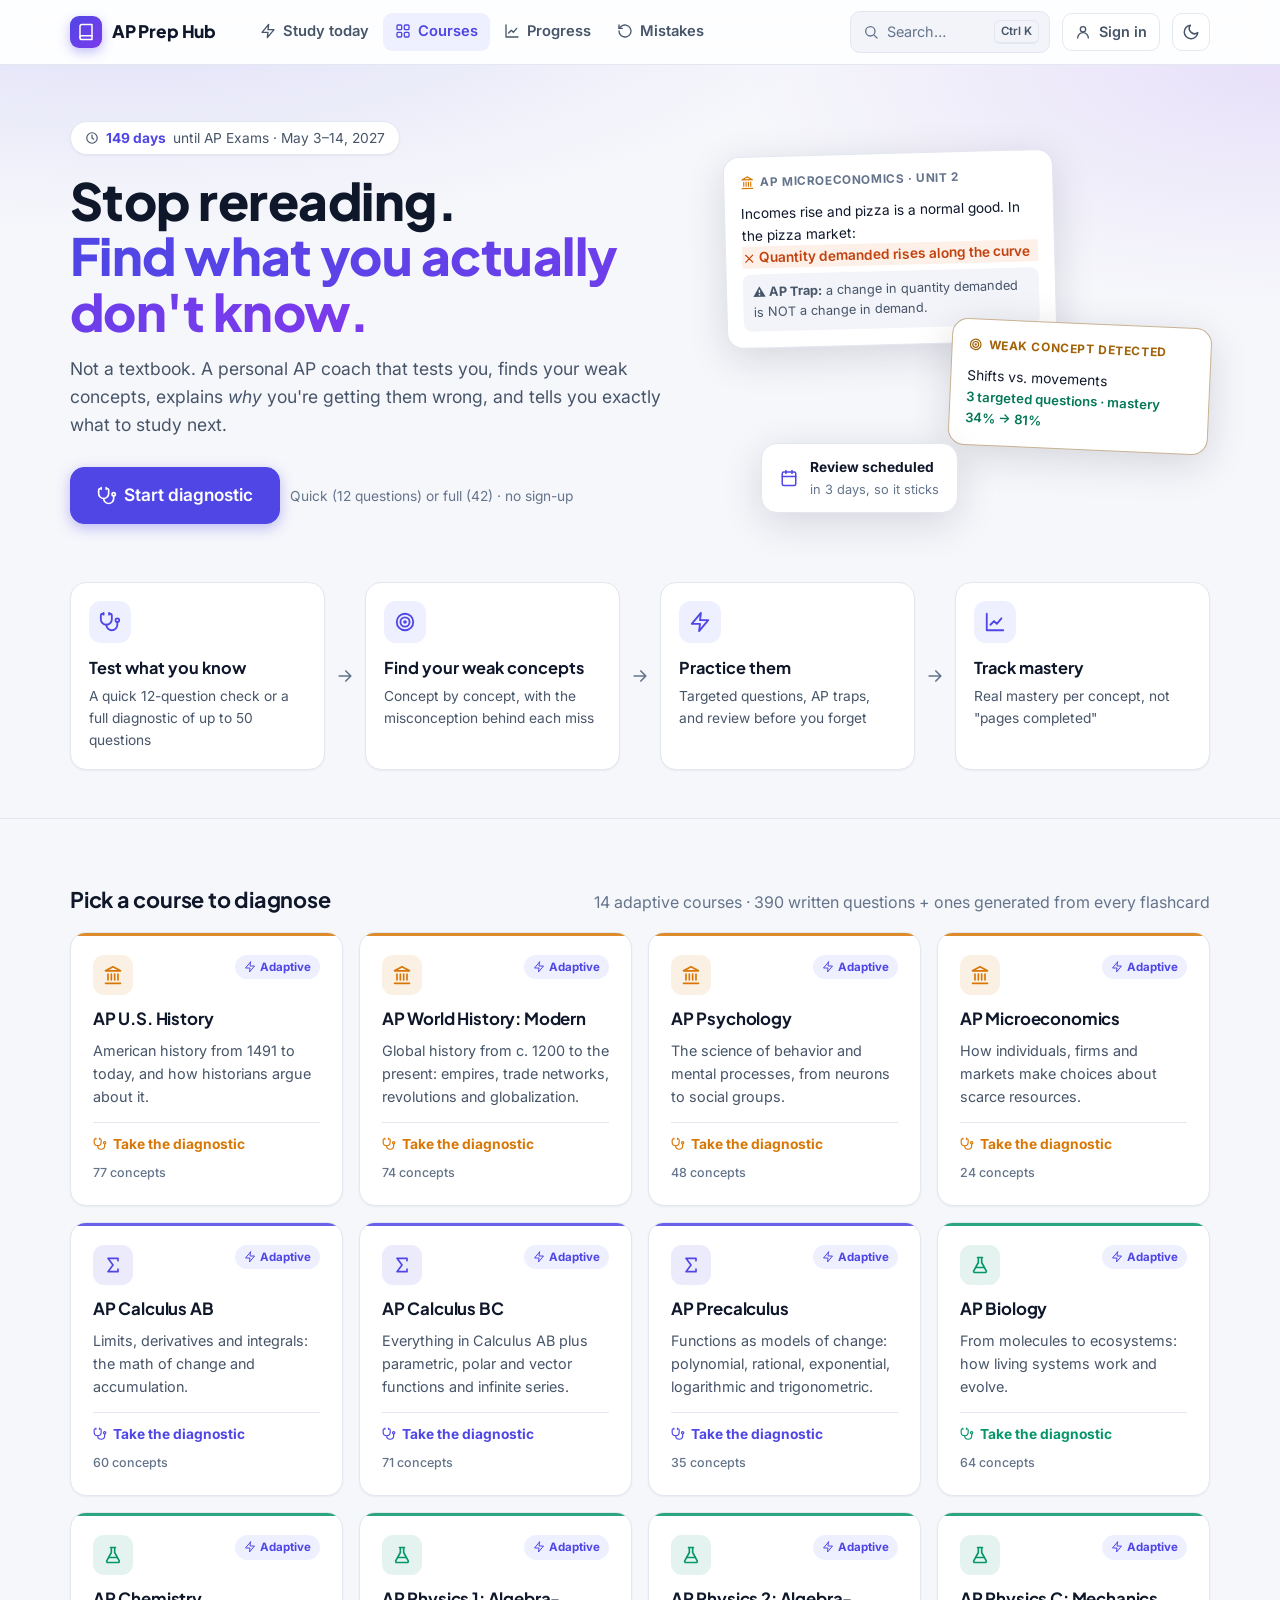
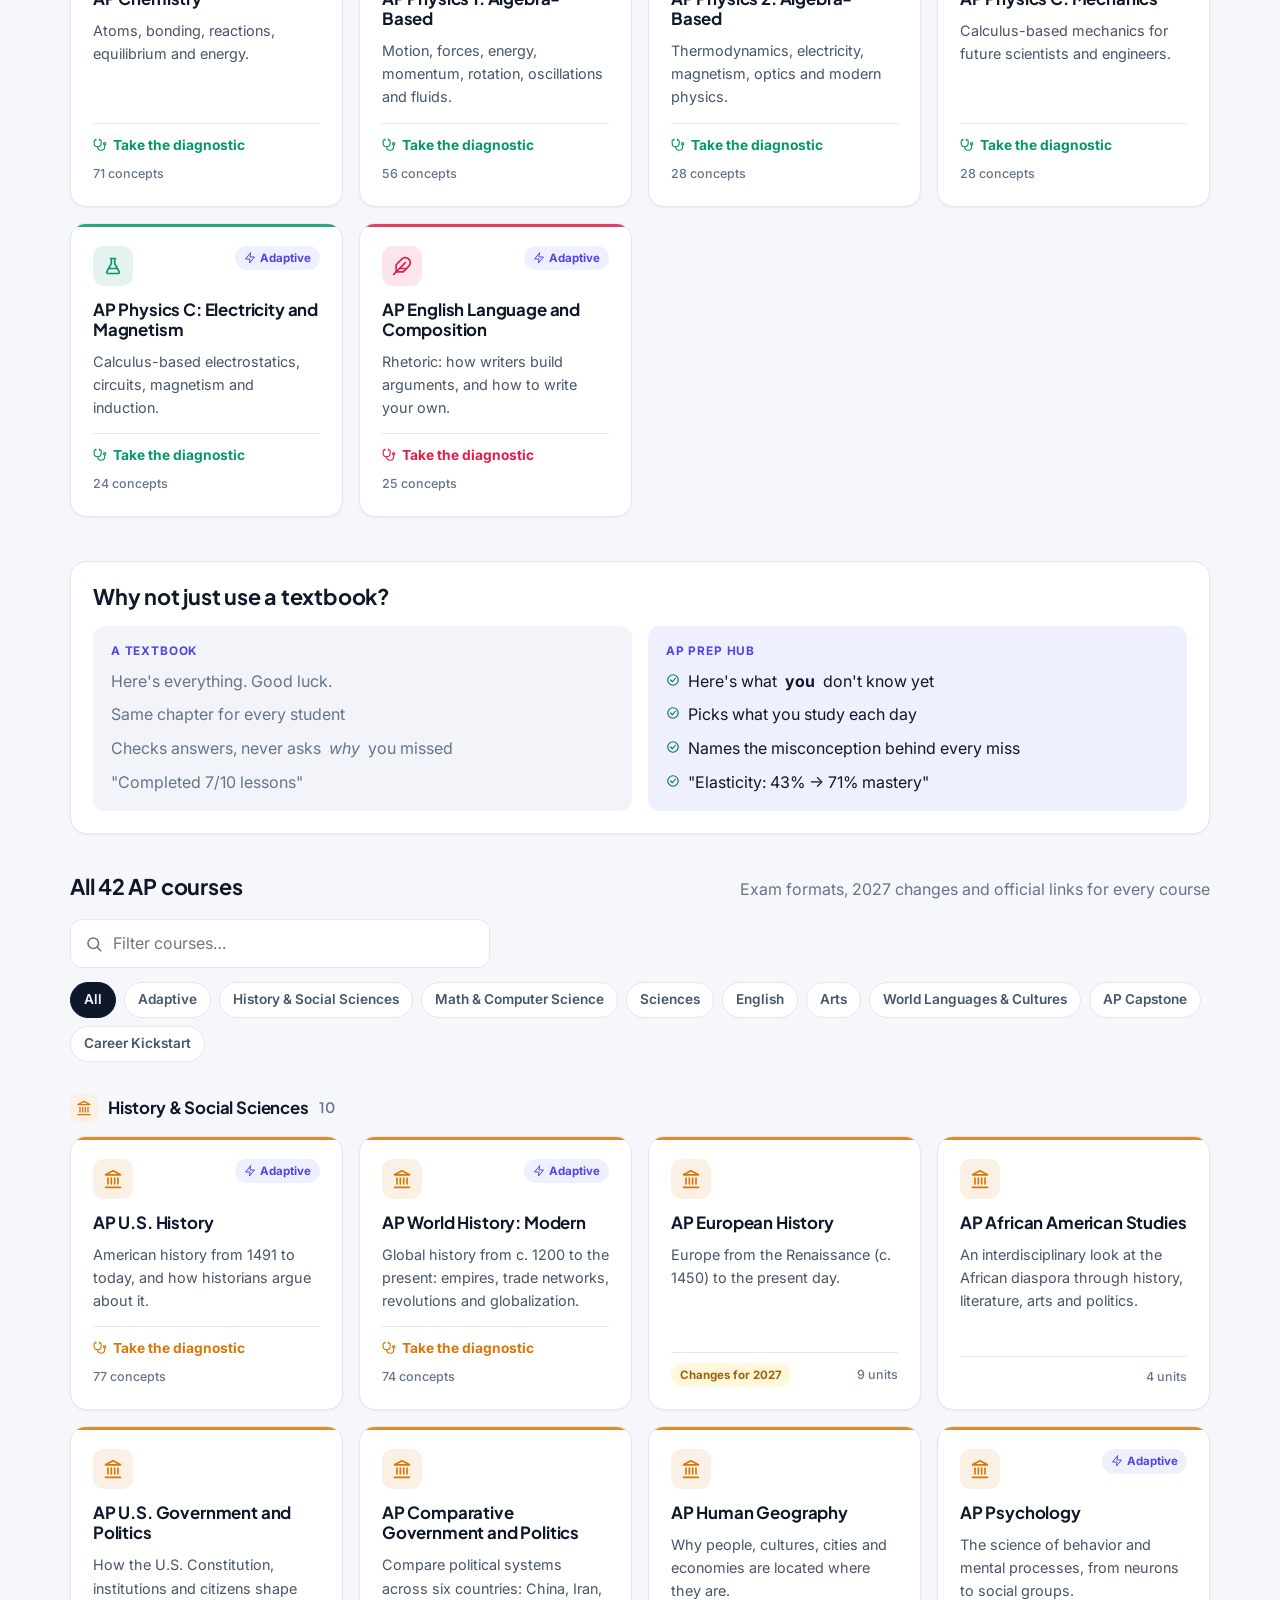
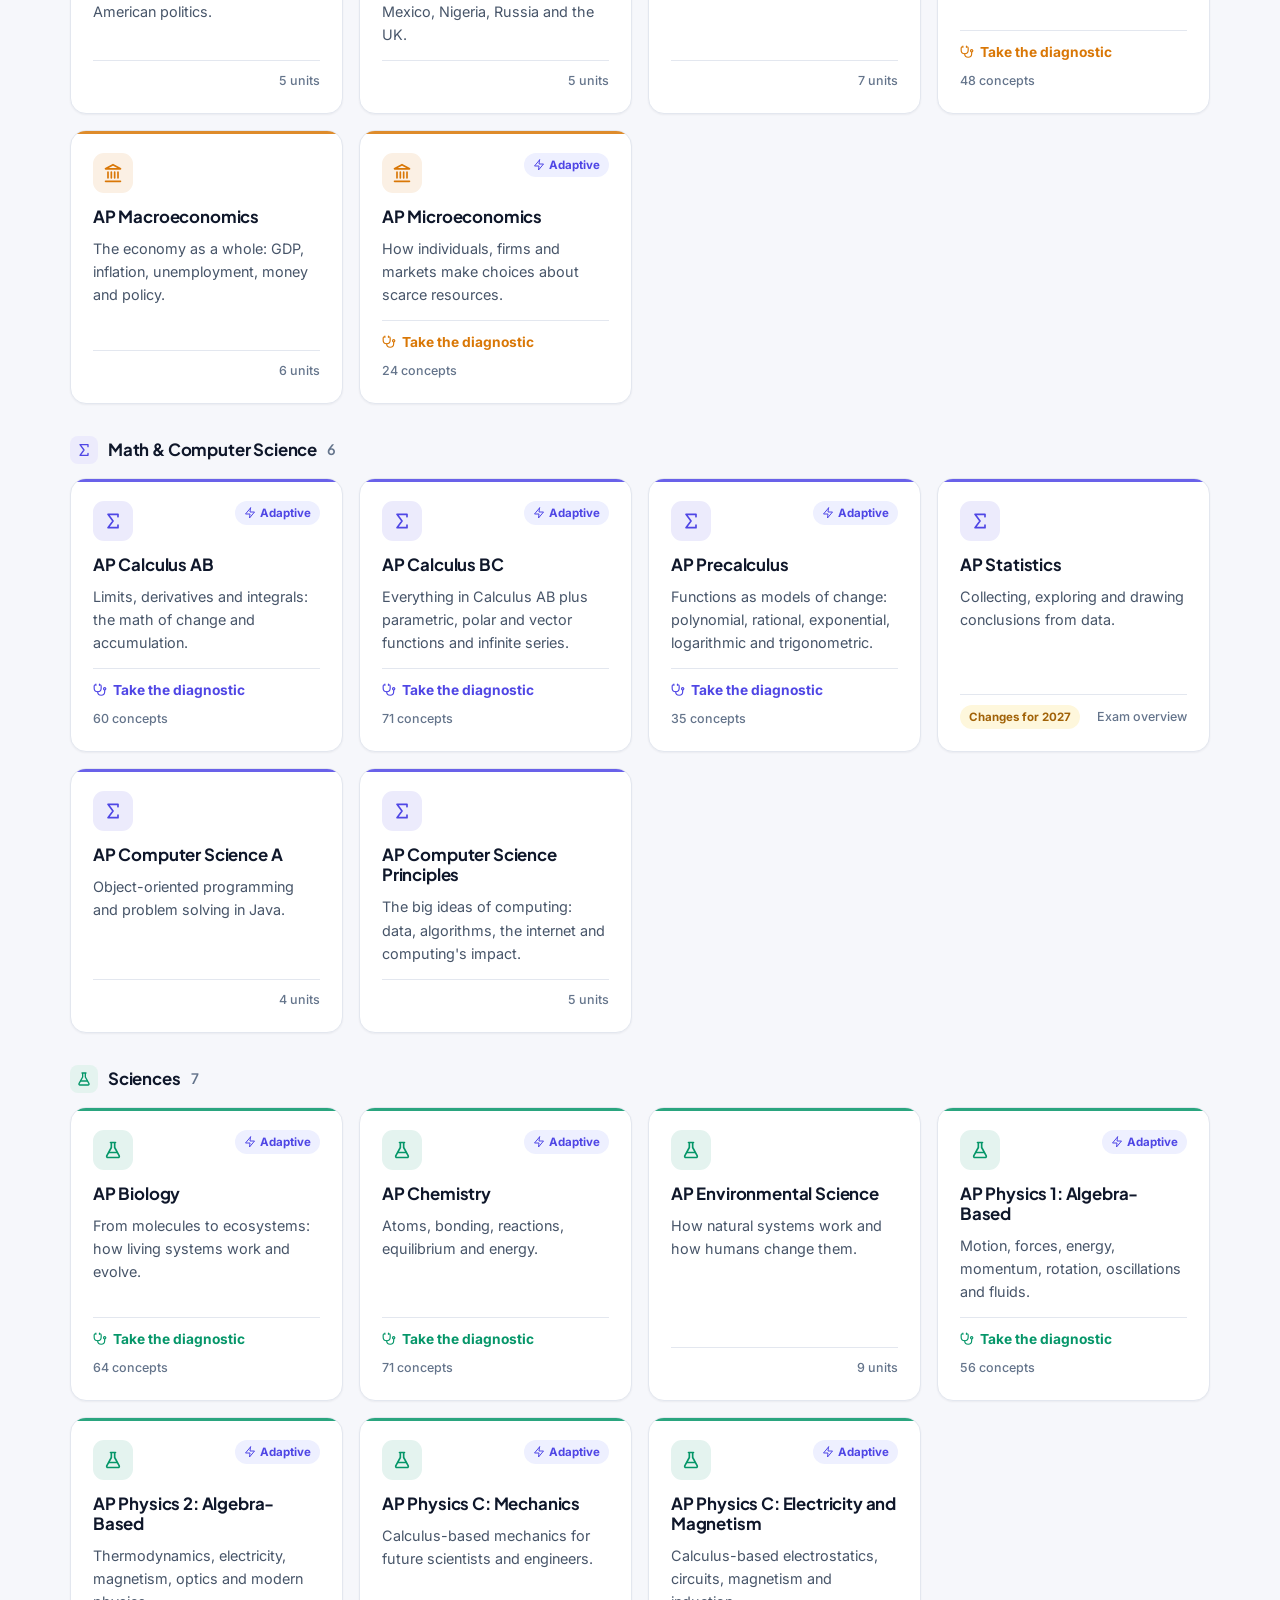
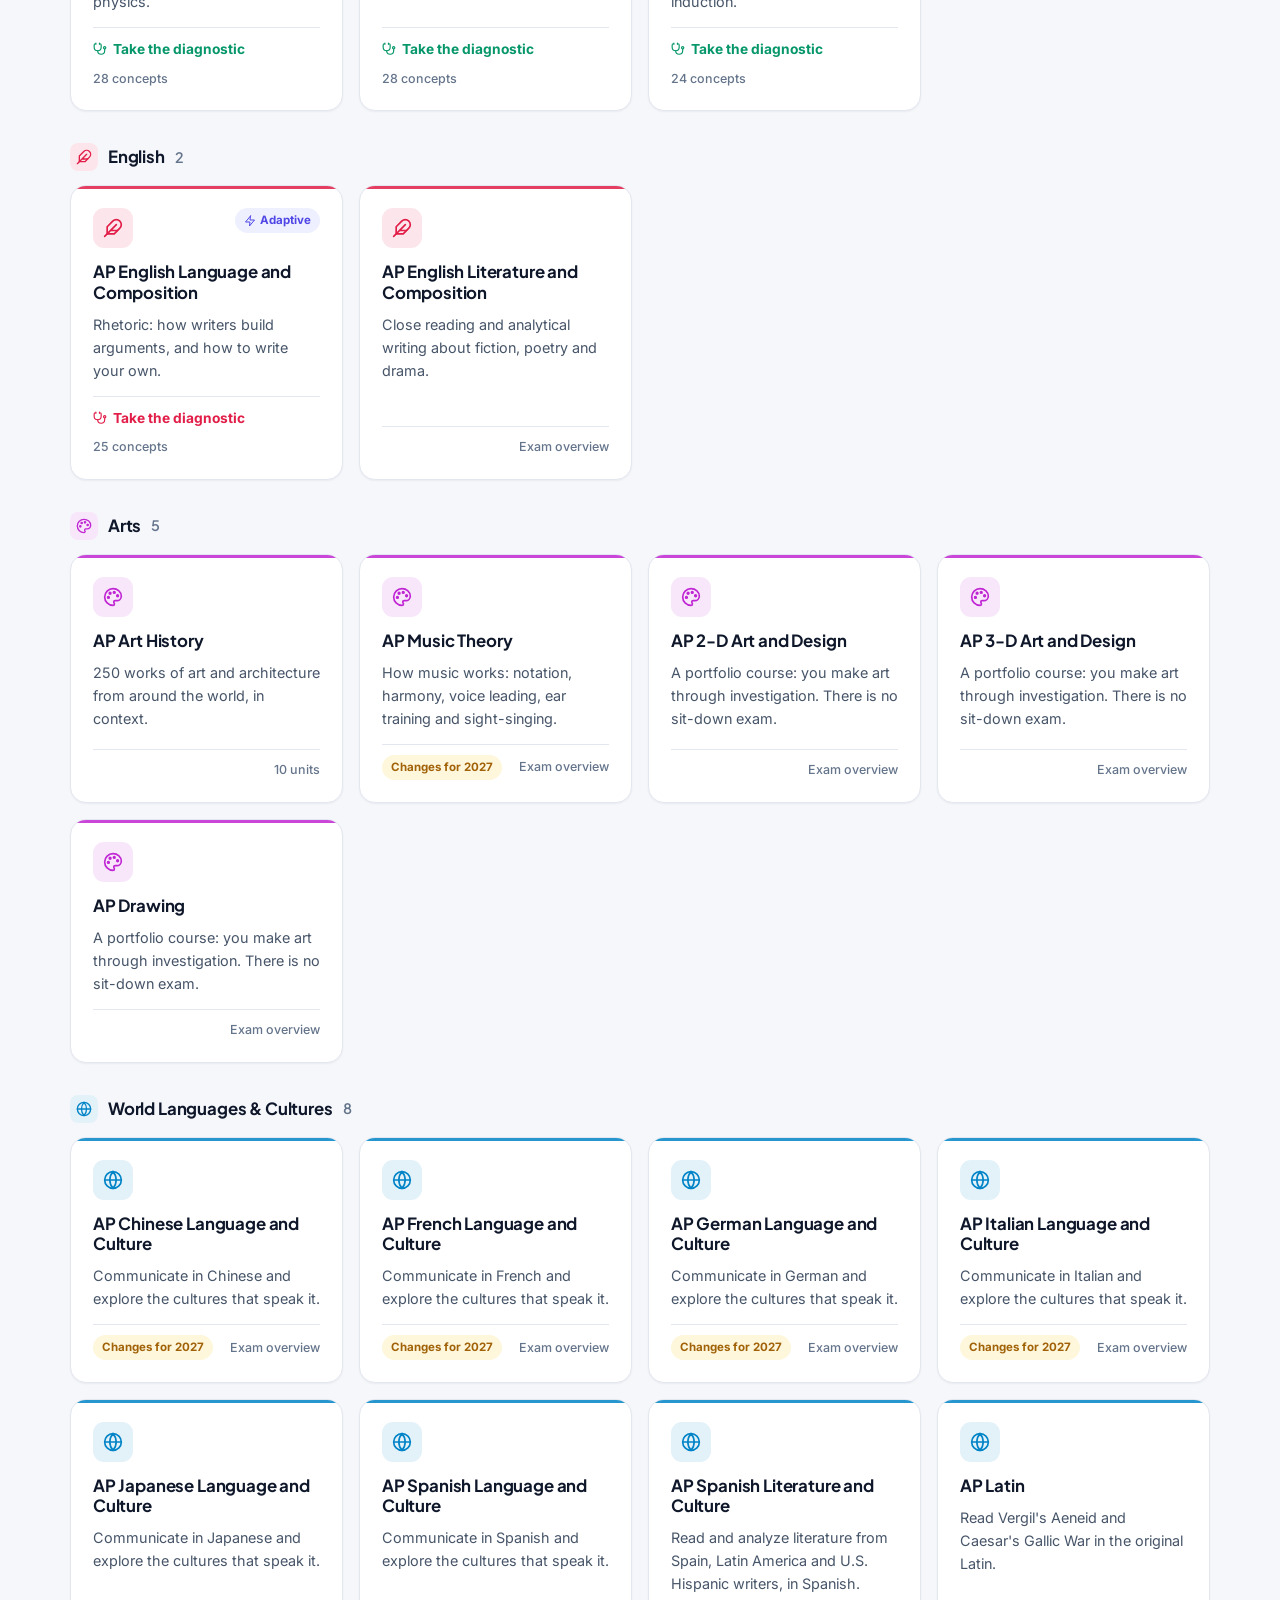
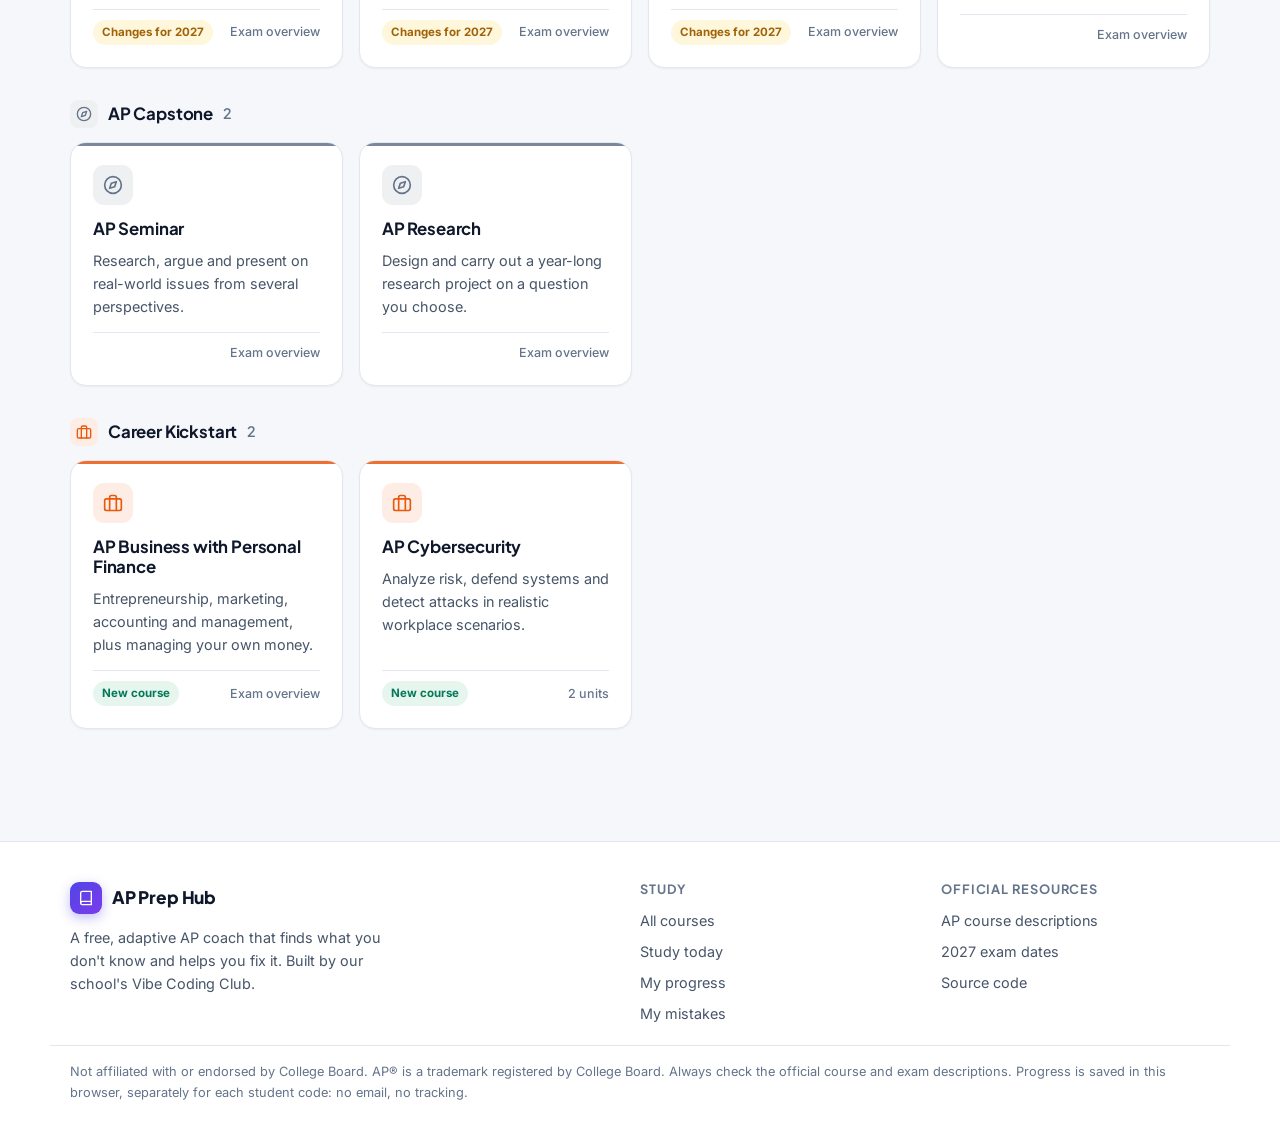
==== commit da3817bb: "Add deeper concepts for Chemistry, Physics 1, World History and Precalculus Co-Authored-By: Claude O" ====
--- a/index.html
+++ b/index.html
@@ -8339,6 +8339,898 @@
 };
 
 </script>
+<script>/* content/deep/chemistry.js */
+// More key concepts for content/chemistry.js, appended to each unit after the original concepts.
+// Each concept carries its own AP trap and flashcards (terms), which feed practice questions.
+window.AP_DEEP = window.AP_DEEP || {};
+window.AP_DEEP["chemistry"] = {
+  0: [
+    {
+      title: "Mass spectra and average atomic mass",
+      simple: "A mass spectrum shows an element's isotopes and how common each is.",
+      detail: "Each peak is an isotope: its position is the mass, its height the relative abundance. Average atomic mass = Σ(isotope mass × fractional abundance). The periodic table mass is this weighted average, which is why it's rarely a whole number.",
+      example: "Chlorine: 75.8% ³⁵Cl and 24.2% ³⁷Cl gives about 35.45 amu.",
+      trap: "The average atomic mass is closest to the MOST ABUNDANT isotope, not the midpoint between isotopes.",
+      terms: [
+        ["Mass spectrum", "Graph of isotope masses versus relative abundance."],
+        ["Average atomic mass", "Weighted average of an element's isotope masses by abundance."],
+      ],
+    },
+    {
+      title: "Mixtures and purity",
+      simple: "Mass percent tells you how much of a sample is a given substance, which reveals impurities.",
+      detail: "Pure substances have fixed composition (law of definite proportions); mixtures vary. Mass percent = (mass of component ÷ total mass) × 100. Elemental analysis compares measured mass percents to a formula's predicted ones; an impurity shifts the result predictably.",
+      trap: "If an impurity has a LOWER percentage of the element than the pure compound, the measured percent comes out lower. Reason it through; don't guess the direction.",
+      terms: [
+        ["Law of definite proportions", "A pure compound always has the same elements in the same mass ratio."],
+        ["Mass percent", "Mass of a component divided by total mass, times 100."],
+      ],
+    },
+    {
+      title: "Valence electrons and ion formation",
+      simple: "Valence electrons determine how an element reacts and what ions it forms.",
+      detail: "Main-group elements lose or gain electrons to reach a noble-gas configuration: group 1 → +1, group 2 → +2, group 17 → −1, group 16 → −2. Transition metals lose their 4s electrons before 3d electrons. Cations are smaller than their parent atoms; anions are larger.",
+      trap: "For transition metal ions, remove electrons from the s orbital FIRST. Fe²⁺ is [Ar]3d⁶, not [Ar]4s²3d⁴.",
+      terms: [
+        ["Valence electrons", "Electrons in the outermost shell, involved in bonding."],
+        ["Isoelectronic", "Having the same number of electrons (e.g., Na⁺, Ne, F⁻)."],
+        ["Cation", "A positively charged ion, formed by losing electrons."],
+      ],
+    },
+  ],
+  1: [
+    {
+      title: "Bond length, bond energy and potential energy curves",
+      simple: "Atoms bond at the distance where potential energy is lowest.",
+      detail: "A potential energy vs. internuclear distance graph shows repulsion at short distances and weak attraction at long distances. The minimum gives the bond length; its depth is the bond energy. Triple bonds are shorter and stronger than double bonds, which are shorter and stronger than single bonds. Larger atoms form longer bonds.",
+      trap: "On a PE curve, the bond length is the x-value at the MINIMUM, not where the curve crosses zero.",
+      terms: [
+        ["Bond length", "Distance between nuclei at minimum potential energy."],
+        ["Bond energy", "Energy required to break a bond; the depth of the PE well."],
+      ],
+    },
+    {
+      title: "Ionic solids and lattice energy",
+      simple: "Ionic compounds form lattices held together by strong attractions between opposite charges.",
+      detail: "Lattice energy follows Coulomb's law: larger charges and smaller ions give stronger attraction and higher melting points. MgO > NaCl because of +2/−2 charges. Ionic solids are brittle and conduct only when melted or dissolved, when ions can move.",
+      trap: "Charge usually matters more than size: compare charges first, then ion size.",
+      terms: [
+        ["Lattice energy", "Energy released when gaseous ions form an ionic solid."],
+        ["Coulomb's law", "Force between charges ∝ (q₁q₂)/r²."],
+      ],
+    },
+    {
+      title: "Metallic bonding and alloys",
+      simple: "Metals share a sea of electrons, which makes them conductive and malleable.",
+      detail: "Metal cations sit in a sea of delocalized valence electrons. Interstitial alloys have small atoms in the gaps (carbon in steel), making the metal harder and less malleable. Substitutional alloys replace atoms with ones of similar size (brass: copper and zinc).",
+      trap: "Interstitial = small atoms FILLING GAPS. Substitutional = similar-size atoms SWAPPING places. Match the alloy to its atom sizes.",
+      terms: [
+        ["Electron sea model", "Metals are cations surrounded by mobile delocalized electrons."],
+        ["Interstitial alloy", "Small atoms occupy spaces between larger metal atoms."],
+        ["Substitutional alloy", "Atoms of similar size replace host metal atoms."],
+      ],
+    },
+    {
+      title: "Sigma and pi bonds",
+      simple: "Every single bond is one sigma bond; double and triple bonds add pi bonds.",
+      detail: "Single bond: 1 σ. Double bond: 1 σ + 1 π. Triple bond: 1 σ + 2 π. Sigma bonds form from end-to-end overlap (including hybrid orbitals); pi bonds form from side-by-side p orbital overlap and prevent rotation. Resonance delocalizes pi electrons.",
+      trap: "Count sigma bonds by counting EVERY bond once, then add one pi per extra bond in doubles and triples.",
+      terms: [
+        ["Sigma bond", "Head-on orbital overlap; every single bond is a sigma bond."],
+        ["Pi bond", "Side-by-side p-orbital overlap in double and triple bonds."],
+      ],
+    },
+  ],
+  2: [
+    {
+      title: "Kinetic molecular theory and real gases",
+      simple: "Ideal gases are tiny particles in random motion with no attractions; real gases deviate from that.",
+      detail: "KMT: particles have negligible volume, no intermolecular forces, and elastic collisions; average kinetic energy ∝ Kelvin temperature. Maxwell-Boltzmann distributions widen and shift right as temperature rises. Real gases deviate at HIGH pressure (volume matters) and LOW temperature (attractions matter). Polar and large gases deviate more.",
+      trap: "At the same temperature, all gases have the same average KINETIC ENERGY, but lighter gases move FASTER.",
+      terms: [
+        ["Kinetic molecular theory", "Model of gases as small particles in constant random motion."],
+        ["Real gas deviation", "Departure from ideal behavior, greatest at high P and low T."],
+      ],
+    },
+    {
+      title: "Solubility and \"like dissolves like\"",
+      simple: "Substances dissolve best in solvents with similar intermolecular forces.",
+      detail: "Polar and ionic solutes dissolve in polar solvents (water); nonpolar solutes dissolve in nonpolar solvents (hexane). Dissolving requires breaking solute–solute and solvent–solvent interactions and forming solute–solvent interactions. Particulate diagrams should show water's partial negative oxygen facing cations and hydrogens facing anions.",
+      trap: "In particle drawings of dissolved ions, the OXYGEN end of water points toward cations. Drawing it backwards is a common deduction.",
+      terms: [
+        ["Like dissolves like", "Solutes dissolve in solvents with similar polarity and forces."],
+        ["Ion-dipole force", "Attraction between an ion and a polar molecule."],
+      ],
+    },
+    {
+      title: "Photons and the electromagnetic spectrum",
+      simple: "Light comes in packets called photons, and each type of radiation causes a different change in molecules.",
+      detail: "E = hν and c = λν, so shorter wavelength means higher energy. Microwaves → molecular rotation; infrared → bond vibrations; UV/visible → electronic transitions. Absorption spectra identify substances and concentrations.",
+      trap: "Energy is proportional to FREQUENCY and inversely proportional to wavelength. Doubling wavelength halves the energy.",
+      terms: [
+        ["Photon energy", "E = hν, where h is Planck's constant."],
+        ["Infrared radiation", "Causes changes in molecular vibrations."],
+      ],
+    },
+    {
+      title: "Vapor pressure and boiling point",
+      simple: "Weaker intermolecular forces mean more evaporation, higher vapor pressure, and lower boiling point.",
+      detail: "Vapor pressure rises with temperature. A liquid boils when its vapor pressure equals the external pressure. Substances with weak IMFs (like diethyl ether) are volatile. Rank boiling points by IMF strength: London dispersion (larger electron clouds are stronger) < dipole-dipole < hydrogen bonding.",
+      trap: "Large nonpolar molecules can beat small polar ones. Dispersion forces grow with molecular size, so compare carefully.",
+      terms: [
+        ["Vapor pressure", "Pressure of a vapor in equilibrium with its liquid."],
+        ["Volatile", "Evaporates easily; has a high vapor pressure."],
+      ],
+    },
+  ],
+  3: [
+    {
+      title: "Types of chemical reactions",
+      simple: "Most reactions on the exam are precipitation, acid–base, or redox.",
+      detail: "Precipitation: two soluble ionic compounds form an insoluble solid (all Na⁺, K⁺, NH₄⁺ and NO₃⁻ salts are soluble). Acid–base: proton transfer (Brønsted-Lowry). Redox: electron transfer, seen as changes in oxidation numbers. Combustion of hydrocarbons produces CO₂ and H₂O.",
+      trap: "Identify redox by checking oxidation numbers. A reaction can form a precipitate AND be a redox reaction, so don't assume the categories are exclusive.",
+      terms: [
+        ["Precipitation reaction", "Reaction forming an insoluble solid from ions in solution."],
+        ["Combustion", "Reaction with O₂, typically producing CO₂ and H₂O."],
+      ],
+    },
+    {
+      title: "Brønsted-Lowry acids and bases",
+      simple: "An acid donates a proton, a base accepts one, and each forms a conjugate partner.",
+      detail: "HA + H₂O ⇌ H₃O⁺ + A⁻. HA and A⁻ are a conjugate acid-base pair. Water is amphoteric: it can act as an acid or a base. The stronger the acid, the weaker its conjugate base.",
+      trap: "A conjugate pair differs by exactly ONE H⁺. H₂SO₄ and SO₄²⁻ aren't a conjugate pair; H₂SO₄ and HSO₄⁻ are.",
+      terms: [
+        ["Brønsted-Lowry acid", "A proton (H⁺) donor."],
+        ["Amphoteric", "Able to act as either an acid or a base."],
+        ["Conjugate acid-base pair", "Two species differing by one proton."],
+      ],
+    },
+    {
+      title: "Gravimetric analysis",
+      simple: "Find how much of an ion is in a sample by precipitating it and weighing the solid.",
+      detail: "Add excess precipitating agent, filter, wash, dry to constant mass, then use stoichiometry from the precipitate's mass to find the moles of the ion. Errors: incomplete drying (mass too high), loss during filtering (mass too low).",
+      trap: "Leftover water in the precipitate makes the calculated amount TOO HIGH. Error-analysis questions ask for this direction.",
+      terms: [
+        ["Gravimetric analysis", "Determining amount of a substance by measuring the mass of a precipitate."],
+        ["Dry to constant mass", "Heating and weighing until the mass stops changing."],
+      ],
+    },
+    {
+      title: "Particulate representations of reactions",
+      simple: "Particle diagrams must show atoms conserved and the right particles present.",
+      detail: "A balanced reaction diagram has the same number of each atom on both sides. Strong electrolytes are shown as separate ions in solution; weak acids mostly as intact molecules; precipitates as clustered solids. Excess reactant particles remain after the reaction.",
+      trap: "Strong acids like HCl should appear as separate H₃O⁺ and Cl⁻ in solution, not as HCl molecules.",
+      terms: [
+        ["Particulate diagram", "A drawing showing atoms, ions and molecules in a sample."],
+        ["Strong electrolyte", "A substance that dissociates completely into ions in solution."],
+      ],
+    },
+  ],
+  4: [
+    {
+      title: "Factors that affect reaction rate",
+      simple: "Rates increase with more concentration, higher temperature, more surface area, and catalysts.",
+      detail: "Higher concentration → more frequent collisions. Higher temperature → more collisions AND a larger fraction with energy ≥ Eₐ (the bigger effect). More surface area of a solid → more collisions. Catalysts provide a lower-Eₐ pathway. Rates are measured by changes in concentration, pressure, color or mass over time.",
+      trap: "Temperature speeds up reactions mainly by increasing the fraction of collisions with enough energy, not just the number of collisions.",
+      terms: [
+        ["Reaction rate", "Change in concentration per unit time."],
+        ["Effective collision", "Collision with enough energy and the correct orientation to react."],
+      ],
+    },
+    {
+      title: "Elementary reactions and the rate-determining step",
+      simple: "Each single step's rate law comes straight from its equation, and the slowest step controls the overall rate.",
+      detail: "For an elementary step, the exponents in the rate law equal the coefficients (molecularity): A + B → C has rate = k[A][B]. The overall rate law matches the slow step. Intermediates are produced then consumed; catalysts are consumed then regenerated. If a fast step comes first, substitute to remove intermediates.",
+      trap: "You can only read exponents from coefficients for ELEMENTARY steps. For an overall reaction, the rate law must come from experiment.",
+      terms: [
+        ["Elementary reaction", "A single-step reaction whose rate law follows its coefficients."],
+        ["Rate-determining step", "The slowest step in a mechanism, which sets the overall rate."],
+        ["Molecularity", "Number of particles colliding in an elementary step."],
+      ],
+    },
+    {
+      title: "The Maxwell-Boltzmann distribution",
+      simple: "Particles have a range of energies, and only those above the activation energy can react.",
+      detail: "The curve shows the number of particles vs. kinetic energy. At higher temperature, it flattens and shifts right, so more particles exceed Eₐ. A catalyst lowers Eₐ, moving the threshold left without changing the curve.",
+      trap: "A catalyst doesn't change the Maxwell-Boltzmann curve. Temperature changes the CURVE; a catalyst changes the THRESHOLD.",
+      terms: [
+        ["Maxwell-Boltzmann distribution", "Distribution of particle kinetic energies at a given temperature."],
+        ["Activation energy threshold", "The minimum energy particles need to react."],
+      ],
+    },
+    {
+      title: "Catalysis",
+      simple: "Catalysts speed up reactions by providing an easier path, without being used up.",
+      detail: "Catalysts lower Eₐ by creating a new mechanism. Homogeneous catalysts are in the same phase as the reactants; heterogeneous catalysts (like metal surfaces) provide sites where reactants adsorb. Enzymes are biological catalysts. Catalysts speed up both forward and reverse reactions equally, so they don't change K or ΔH.",
+      trap: "A catalyst does NOT shift equilibrium or change ΔH. It only makes equilibrium arrive faster.",
+      terms: [
+        ["Heterogeneous catalyst", "A catalyst in a different phase from the reactants."],
+        ["Enzyme", "A biological protein catalyst."],
+      ],
+    },
+  ],
+  5: [
+    {
+      title: "Heat transfer and thermal equilibrium",
+      simple: "Heat flows from hotter to colder objects until they reach the same temperature.",
+      detail: "Heat lost by the hot object = heat gained by the cold one (−q_hot = q_cold). Particle collisions transfer kinetic energy. The final temperature lies between the two starting temperatures and closer to the one with the larger heat capacity (m × c).",
+      trap: "Use q = mcΔT with ΔT = T_final − T_initial for EACH object. Sign errors come from mixing up which is which.",
+      terms: [
+        ["Thermal equilibrium", "State where objects in contact reach the same temperature."],
+        ["Heat capacity", "Energy needed to raise an object's temperature by 1 °C (m × c)."],
+      ],
+    },
+    {
+      title: "Bond enthalpies",
+      simple: "Breaking bonds costs energy and forming bonds releases it; the balance gives ΔH.",
+      detail: "ΔH ≈ Σ(bond energies broken) − Σ(bond energies formed). A reaction is exothermic if the bonds formed are stronger overall than the bonds broken. Bond enthalpy values are averages, so the result is an estimate.",
+      trap: "It's bonds BROKEN minus bonds FORMED, the reverse of the products-minus-reactants rule used with ΔH°f.",
+      terms: [
+        ["Bond enthalpy", "Average energy needed to break one mole of a given bond."],
+        ["Bond breaking", "Always endothermic (requires energy)."],
+      ],
+    },
+    {
+      title: "Enthalpy of formation and dissolution",
+      simple: "Formation enthalpies let you calculate ΔH for any reaction, and dissolving can absorb or release heat.",
+      detail: "ΔH°rxn = ΣΔH°f(products) − ΣΔH°f(reactants). ΔH°f of an element in its standard state is 0. Dissolution involves breaking solute–solute and solvent–solvent interactions (endothermic) and forming solute–solvent interactions (exothermic); the net can be either sign.",
+      trap: "Multiply each ΔH°f by its coefficient, and don't forget elements in standard state (like O₂(g)) are ZERO.",
+      terms: [
+        ["Standard state", "The most stable form of a substance at 1 atm and a specified temperature (usually 25 °C)."],
+        ["Enthalpy of solution", "Heat absorbed or released when a solute dissolves."],
+      ],
+    },
+  ],
+  6: [
+    {
+      title: "Magnitude of K",
+      simple: "A big K means products are favored at equilibrium; a small K means reactants are.",
+      detail: "K ≫ 1: mostly products. K ≪ 1: mostly reactants. K depends only on temperature. Pure solids and liquids are left out of K expressions. Kp uses partial pressures for gases.",
+      trap: "K tells you WHERE equilibrium lies, not how fast it gets there. A huge K can still be a very slow reaction.",
+      terms: [
+        ["Kp", "Equilibrium constant written with partial pressures."],
+        ["Heterogeneous equilibrium", "Equilibrium with more than one phase; solids and liquids are omitted from K."],
+      ],
+    },
+    {
+      title: "Manipulating K",
+      simple: "Changing how you write a reaction changes K in predictable ways.",
+      detail: "Reverse the reaction: K becomes 1/K. Multiply coefficients by n: K becomes Kⁿ. Add reactions: multiply their K values. These rules mirror Hess's law for ΔH (where you add instead of multiply).",
+      trap: "When you ADD reactions, you MULTIPLY the K values. Adding K values is a common error.",
+      terms: [
+        ["Reverse reaction K", "K_reverse = 1/K_forward"],
+        ["Combined reactions", "K_overall = K₁ × K₂ when reactions are added."],
+      ],
+    },
+    {
+      title: "Calculating equilibrium concentrations with ICE tables",
+      simple: "An ICE table tracks Initial, Change and Equilibrium amounts to solve for unknowns.",
+      detail: "Write initial concentrations, express the change with x using stoichiometric coefficients, write equilibrium values, and substitute into K. If K is very small, x is negligible compared to the initial concentration (check that it's under about 5%).",
+      trap: "Use CONCENTRATIONS (or partial pressures) in K, not moles, unless the volume is 1 L.",
+      terms: [
+        ["ICE table", "Initial–Change–Equilibrium table for equilibrium calculations."],
+        ["Small-x approximation", "Ignoring x when K is small relative to initial concentrations."],
+      ],
+    },
+    {
+      title: "Molar solubility and factors affecting solubility",
+      simple: "Ksp can tell you how much of a salt dissolves, and pH or common ions can change that.",
+      detail: "For AB: Ksp = s². For AB₂: Ksp = 4s³. A common ion lowers solubility (Le Châtelier). Salts with basic anions (like OH⁻, F⁻, CO₃²⁻) become MORE soluble in acidic solutions because H⁺ removes the anion. Compare solubilities with s, not directly with Ksp, unless formulas have the same ratio.",
+      trap: "Only compare Ksp values directly when the salts have the SAME ion ratio. Otherwise, calculate molar solubility.",
+      terms: [
+        ["Molar solubility", "Moles of solute that dissolve per liter of saturated solution."],
+        ["pH effect on solubility", "Salts of basic anions dissolve more in acidic solution."],
+      ],
+    },
+  ],
+  7: [
+    {
+      title: "Autoionization of water and Kw",
+      simple: "Water forms a tiny amount of H₃O⁺ and OH⁻, and their product is always Kw.",
+      detail: "Kw = [H₃O⁺][OH⁻] = 1.0 × 10⁻¹⁴ at 25 °C, so pH + pOH = 14. Kw increases with temperature, so neutral pH is below 7 at higher temperatures (still neutral because [H₃O⁺] = [OH⁻]).",
+      trap: "Neutral means [H₃O⁺] = [OH⁻], not necessarily pH = 7. At 50 °C, neutral water has pH below 7.",
+      terms: [
+        ["Kw", "Ion-product constant of water, 1.0 × 10⁻¹⁴ at 25 °C."],
+        ["Neutral solution", "A solution where [H₃O⁺] = [OH⁻]."],
+      ],
+    },
+    {
+      title: "Weak acid and base calculations",
+      simple: "Weak acids partially ionize, so use Ka and an ICE table to find pH.",
+      detail: "For a weak acid: Ka = x²/(C − x), often ≈ x²/C, where x = [H₃O⁺]. For a weak base: Kb = x²/C gives [OH⁻]. Ka × Kb = Kw for a conjugate pair. Percent ionization = (x/C) × 100 and increases when the acid is diluted.",
+      trap: "For a weak base, x is [OH⁻], so calculate pOH first, then pH = 14 − pOH.",
+      terms: [
+        ["Kb", "Base dissociation constant."],
+        ["Percent ionization", "Fraction of a weak acid that ionizes, times 100."],
+      ],
+    },
+    {
+      title: "pH, pKa and the dominant form",
+      simple: "Comparing pH to pKa tells you whether the acid or its conjugate base is the main species.",
+      detail: "Henderson–Hasselbalch: pH = pKa + log([A⁻]/[HA]). pH < pKa → HA dominates; pH > pKa → A⁻ dominates; pH = pKa → equal amounts. Indicators change color near their pKa, so choose one with pKa near the equivalence point pH.",
+      trap: "Choose an indicator by the EQUIVALENCE point pH, not the half-equivalence point.",
+      terms: [
+        ["Henderson–Hasselbalch equation", "pH = pKa + log([A⁻]/[HA])"],
+        ["Indicator", "A weak acid whose color changes near its pKa."],
+      ],
+    },
+    {
+      title: "Buffer capacity and preparation",
+      simple: "A buffer resists pH change best when it has large, similar amounts of weak acid and conjugate base.",
+      detail: "Buffers are made from a weak acid and its conjugate base (or by partly neutralizing a weak acid with a strong base). Capacity grows with the amounts of both components. The buffer is most effective when pH ≈ pKa (±1). Added H⁺ reacts with A⁻; added OH⁻ reacts with HA.",
+      trap: "Diluting a buffer doesn't change its pH (the ratio stays the same), but it DOES lower its capacity.",
+      terms: [
+        ["Buffer capacity", "The amount of acid or base a buffer can absorb before its pH changes greatly."],
+        ["Buffer range", "pH values within about 1 unit of the pKa."],
+      ],
+    },
+    {
+      title: "Molecular structure and acid strength",
+      simple: "Acids are stronger when their conjugate base is more stable.",
+      detail: "Across a period, more electronegative atoms make stronger acids (HF > H₂O). Down a group, weaker, longer H–X bonds make stronger acids (HI > HF). For oxyacids, more oxygen atoms or more electronegative atoms pull electron density and stabilize the anion (HClO₄ > HClO). Resonance stabilizes the conjugate base (carboxylic acids).",
+      trap: "HF is a WEAK acid even though F is the most electronegative element. Down a group, bond strength wins.",
+      terms: [
+        ["Oxyacid", "An acid containing oxygen bonded to the acidic hydrogen, like HClO₄."],
+        ["Conjugate base stability", "More stable conjugate bases mean stronger acids."],
+      ],
+    },
+  ],
+  8: [
+    {
+      title: "ΔG° and the equilibrium constant",
+      simple: "A negative ΔG° means K > 1, so products are favored at equilibrium.",
+      detail: "ΔG° = −RT ln K. ΔG° < 0 → K > 1; ΔG° > 0 → K < 1; ΔG° = 0 → K = 1. Use R = 8.314 J/(mol·K) and match units (ΔG° often given in kJ). ΔG° = ΔH° − TΔS° determines temperature effects.",
+      trap: "Convert kJ to J before using R = 8.314 J/(mol·K). The factor of 1000 is the most common mistake.",
+      terms: [
+        ["ΔG° = −RT ln K", "Relates standard free energy change to the equilibrium constant."],
+        ["Thermodynamically favorable", "A process with ΔG° < 0."],
+      ],
+    },
+    {
+      title: "Thermodynamic vs. kinetic control",
+      simple: "A reaction can be favorable but still happen too slowly to notice.",
+      detail: "Thermodynamic favorability (ΔG < 0) says a reaction CAN proceed; kinetics (Eₐ) says how fast. Diamond turning into graphite is favorable but extremely slow, so diamond is kinetically stable. A favorable reaction that doesn't occur is \"under kinetic control.\"",
+      trap: "If a question says a favorable reaction isn't observed, the answer is a high ACTIVATION ENERGY, not a mistake in ΔG.",
+      terms: [
+        ["Kinetic control", "A favorable reaction that doesn't proceed measurably due to high Eₐ."],
+        ["Kinetically stable", "Slow to react despite being thermodynamically unstable."],
+      ],
+    },
+    {
+      title: "Coupled reactions",
+      simple: "An unfavorable reaction can be driven by pairing it with a very favorable one.",
+      detail: "Add the reactions and their ΔG° values; if the total is negative, the coupled process is favorable. Examples: ATP hydrolysis drives biological reactions; external current (electrolysis) drives nonspontaneous reactions; light drives photosynthesis.",
+      trap: "The coupled reactions must share an intermediate. You can't just add any two unrelated reactions.",
+      terms: [
+        ["Coupled reaction", "Pairing a favorable and unfavorable reaction so the total ΔG is negative."],
+        ["ATP hydrolysis", "Favorable reaction that drives many biological processes."],
+      ],
+    },
+    {
+      title: "Cell potential and free energy",
+      simple: "A positive cell potential means the reaction is favorable and the cell can do work.",
+      detail: "ΔG° = −nFE°. E°cell = E°(cathode) − E°(anode) using reduction potentials. Positive E° → negative ΔG° → K > 1. Nonstandard conditions: E drops as the reaction proceeds (Q increases) and reaches 0 at equilibrium (a dead battery). Changing coefficients doesn't change E°.",
+      trap: "Don't multiply E° by stoichiometric coefficients. Cell potential is intensive, unlike ΔG.",
+      terms: [
+        ["ΔG° = −nFE°", "Relates free energy change to standard cell potential."],
+        ["Nonstandard cell potential", "E changes as concentrations change; E = 0 at equilibrium."],
+      ],
+    },
+  ],
+};
+
+</script>
+<script>/* content/deep/physics-1.js */
+// More key concepts for content/physics-1.js, appended to each unit after the original concepts.
+// Each concept carries its own AP trap and flashcards (terms), which feed practice questions.
+window.AP_DEEP = window.AP_DEEP || {};
+window.AP_DEEP["physics-1"] = {
+  0: [
+    {
+      title: "Scalars, vectors and components",
+      simple: "Some quantities have only size, while vectors also have direction and can be split into parts.",
+      detail: "Scalars: distance, speed, time, mass, energy. Vectors: displacement, velocity, acceleration, force, momentum. A vector at angle θ from the x-axis has components Aₓ = A cos θ and A_y = A sin θ. Add vectors by adding components.",
+      trap: "Distance and speed are scalars; displacement and velocity are vectors. A round trip has zero displacement but nonzero distance.",
+      terms: [
+        ["Scalar", "A quantity with magnitude only, like speed or mass."],
+        ["Vector components", "Perpendicular parts of a vector, e.g., A cos θ and A sin θ."],
+      ],
+    },
+    {
+      title: "Relative motion and reference frames",
+      simple: "How fast something moves depends on who is watching.",
+      detail: "Velocities add as vectors: v(object relative to ground) = v(object relative to train) + v(train relative to ground). All inertial frames see the same accelerations and the same physics. A boat crossing a river moves at its own velocity plus the current's.",
+      trap: "Velocities relative to different frames are VECTORS. Walking backward on a moving train means subtracting speeds.",
+      terms: [
+        ["Relative velocity", "Velocity measured with respect to a particular reference frame."],
+        ["Inertial reference frame", "A frame that isn't accelerating, where Newton's laws hold."],
+      ],
+    },
+    {
+      title: "Free fall",
+      simple: "Without air resistance, everything falls with the same acceleration, about 10 m/s² downward.",
+      detail: "a = −g ≈ −9.8 m/s² (AP allows 10 m/s²) throughout the flight, including at the top. A ball thrown up takes the same time to rise and fall back to launch height and returns with the same speed. Mass doesn't affect free-fall acceleration.",
+      trap: "At the TOP of a toss, velocity is zero but acceleration is still g downward.",
+      terms: [
+        ["Acceleration due to gravity (g)", "About 9.8 m/s² downward near Earth's surface."],
+        ["Symmetry of free fall", "Rising and falling to the same height take equal times."],
+      ],
+    },
+  ],
+  1: [
+    {
+      title: "Systems and internal vs. external forces",
+      simple: "Choosing a system decides which forces count: only outside forces change the system's motion.",
+      detail: "Internal forces between parts of a system cancel in pairs (Newton's third law). Only external forces change the velocity of the system's center of mass: ΣF_ext = M a_cm. Treating connected blocks as one system often gives the acceleration quickly; then isolate one block to find tension.",
+      trap: "Tension between two blocks is INTERNAL if both are in your system. It won't appear in the system's force equation.",
+      terms: [
+        ["System", "The object or group of objects chosen for analysis."],
+        ["External force", "A force exerted on the system by something outside it."],
+      ],
+    },
+    {
+      title: "Translational equilibrium and tension",
+      simple: "When the net force is zero, an object stays at rest or keeps moving at constant velocity.",
+      detail: "Equilibrium: ΣFₓ = 0 and ΣF_y = 0. Ropes (ideal, massless) pull along their length with the same tension throughout. For hanging masses with angled ropes, balance vertical components against weight and horizontal components against each other.",
+      trap: "Constant velocity is equilibrium too. A car cruising at a steady 30 m/s has zero net force.",
+      terms: [
+        ["Translational equilibrium", "State where the net force is zero."],
+        ["Tension", "The pulling force exerted by a rope or string."],
+      ],
+    },
+    {
+      title: "Apparent weight and elevators",
+      simple: "The scale reading equals the normal force, which changes when you accelerate up or down.",
+      detail: "In an elevator: N = m(g + a) accelerating upward, N = m(g − a) accelerating downward. In free fall, N = 0 (weightlessness). Your true weight mg never changes; apparent weight does.",
+      trap: "Direction of ACCELERATION matters, not direction of motion. Slowing down while moving upward is accelerating downward, so the scale reads less.",
+      terms: [
+        ["Apparent weight", "The normal force supporting an object; what a scale reads."],
+        ["Weightlessness", "Apparent weight of zero, as in free fall."],
+      ],
+    },
+    {
+      title: "Inclined planes",
+      simple: "On a ramp, split gravity into parts along and perpendicular to the surface.",
+      detail: "Parallel component: mg sin θ (down the slope). Perpendicular component: mg cos θ, balanced by the normal force (N = mg cos θ with no other perpendicular forces). Friction: f = μN = μmg cos θ, opposite the motion or the tendency to slide.",
+      trap: "The normal force on an incline is mg cos θ, NOT mg. Using mg overestimates friction.",
+      terms: [
+        ["Parallel component of weight", "mg sin θ, pulling an object down an incline."],
+        ["Static friction", "Friction that prevents motion, up to a maximum μₛN."],
+      ],
+    },
+    {
+      title: "Gravitational field strength",
+      simple: "Gravity weakens with distance squared, and g is the gravitational field at a location.",
+      detail: "g = GM/r², measured from the planet's CENTER. Doubling the distance from the center gives 1/4 the field. An object's weight on another planet is m × (that planet's g). Gravitational and inertial mass are equivalent.",
+      trap: "Measure r from the CENTER of the planet. A satellite 1 Earth radius above the surface is 2 radii from the center, so g is 1/4.",
+      terms: [
+        ["Gravitational field", "Gravitational force per unit mass, g = GM/r²."],
+        ["Inverse-square law", "A quantity that varies as 1/r²."],
+      ],
+    },
+  ],
+  2: [
+    {
+      title: "The work-energy theorem",
+      simple: "The net work done on an object equals its change in kinetic energy.",
+      detail: "W_net = ΔK = ½mv_f² − ½mv_i². Positive net work speeds an object up; negative net work slows it down. Work by a force at angle θ to the displacement: W = Fd cos θ. The area under an F-vs-x graph is work.",
+      trap: "Only the NET work equals ΔK. The work done by one force alone doesn't tell you the speed change.",
+      terms: [
+        ["Work-energy theorem", "Net work equals the change in kinetic energy."],
+        ["Area under F-x graph", "Work done by the force."],
+      ],
+    },
+    {
+      title: "Spring potential energy",
+      simple: "A stretched or compressed spring stores energy that grows with the square of the stretch.",
+      detail: "Hooke's law: F = −kx. Spring potential energy: U = ½kx². Doubling the compression quadruples the stored energy. The area under the F-vs-x graph for a spring is ½kx².",
+      trap: "U_spring ∝ x². Compressing a spring twice as far stores FOUR times the energy, not twice.",
+      terms: [
+        ["Hooke's law", "F = −kx; spring force is proportional to displacement."],
+        ["Spring constant (k)", "Stiffness of a spring, in N/m."],
+      ],
+    },
+    {
+      title: "Energy bar charts and choosing systems",
+      simple: "Bar charts track how energy moves between kinds and in or out of a system.",
+      detail: "Bars show K, U_g, U_s, and internal (thermal) energy at the start and end, with work done by external forces in between. If Earth is in the system, gravitational PE is included; if not, gravity does external work. The totals must balance.",
+      trap: "Gravitational PE belongs to the object–Earth SYSTEM. A single object alone can't have gravitational potential energy.",
+      terms: [
+        ["Energy bar chart", "A diagram showing the amounts of energy types before and after a process."],
+        ["Closed system", "A system with no energy transferred in or out by external work."],
+      ],
+    },
+    {
+      title: "Work done by friction",
+      simple: "Friction turns mechanical energy into thermal energy, so K + U decreases.",
+      detail: "Kinetic friction does negative work: W_f = −f_k d. The lost mechanical energy becomes internal energy of the surfaces: ΔE_mech = −f_k d. The work depends on the path length, which makes friction a nonconservative force.",
+      trap: "With friction, mechanical energy is NOT conserved, but total energy still is. Say where the energy went.",
+      terms: [
+        ["Nonconservative force", "A force whose work depends on the path, like friction."],
+        ["Thermal energy", "Internal energy from random motion of particles."],
+      ],
+    },
+  ],
+  3: [
+    {
+      title: "Force–time graphs",
+      simple: "The area under a force–time graph is the impulse, which equals the change in momentum.",
+      detail: "J = ∫F dt = area under F(t). A longer collision time means a smaller average force for the same change in momentum; that's how airbags, helmets and bent knees protect you. F_avg = Δp/Δt.",
+      trap: "Airbags reduce FORCE, not impulse. The momentum change is the same; it's spread over more time.",
+      terms: [
+        ["Average force", "F_avg = Δp/Δt."],
+        ["Collision time", "Longer contact time lowers the average force for the same Δp."],
+      ],
+    },
+    {
+      title: "Explosions and recoil",
+      simple: "When something at rest breaks apart, the pieces fly off with equal and opposite momenta.",
+      detail: "Total momentum before = 0, so after, m₁v₁ = −m₂v₂. The lighter piece moves faster. A gun recoils; a rocket expels gas backward to move forward. Kinetic energy increases in explosions (from stored chemical or spring energy).",
+      trap: "Momentum is conserved in explosions, but kinetic energy is NOT: it increases from stored energy.",
+      terms: [
+        ["Recoil", "Backward motion of an object when it ejects mass forward."],
+        ["Explosion", "An internal force splitting a system; total momentum is unchanged."],
+      ],
+    },
+    {
+      title: "Energy in collisions",
+      simple: "Collisions always conserve momentum, but some kinetic energy is often turned into heat or deformation.",
+      detail: "Elastic: K conserved (billiard balls, approximately). Inelastic: some K lost. Perfectly inelastic: objects stick and the maximum K is lost (still conserving momentum). Compare K before and after to classify a collision.",
+      trap: "\"Perfectly inelastic\" doesn't mean ALL kinetic energy is lost. It means the objects stick together.",
+      terms: [
+        ["Inelastic collision", "A collision in which kinetic energy is not conserved."],
+        ["Coefficient of restitution", "Ratio of relative speeds after and before a collision (1 = elastic)."],
+      ],
+    },
+  ],
+  4: [
+    {
+      title: "Connecting linear and rotational motion",
+      simple: "A point on a spinning object moves faster the farther it is from the axis.",
+      detail: "Arc length s = rθ, tangential speed v = rω, tangential acceleration a_t = rα (θ in radians). All points on a rigid object share the same ω and α but have different v. Centripetal acceleration ω²r points inward.",
+      trap: "Every point on a rigid wheel has the SAME angular velocity, but points on the rim have greater linear speed.",
+      terms: [
+        ["Tangential speed", "v = rω, the linear speed of a point on a rotating object."],
+        ["Radian", "Angle for which the arc length equals the radius."],
+      ],
+    },
+    {
+      title: "How mass distribution affects rotational inertia",
+      simple: "Mass farther from the axis makes an object harder to spin.",
+      detail: "I = Σmr² for point masses. A hoop (MR²) has more rotational inertia than a solid disk (½MR²) of the same mass and radius. The parallel-axis theorem: I = I_cm + Md². Moving mass outward (a skater extending arms) increases I.",
+      trap: "Rotational inertia depends on the AXIS. The same rod is much harder to spin about its end than about its center.",
+      terms: [
+        ["Parallel-axis theorem", "I = I_cm + Md² for an axis a distance d from the center of mass."],
+        ["Rotational inertia of a point mass", "I = mr²"],
+      ],
+    },
+    {
+      title: "Rotational equilibrium in practice",
+      simple: "To solve balance problems, set net force and net torque to zero, picking a smart pivot.",
+      detail: "Choose the pivot where an unknown force acts so its torque is zero. Sum clockwise and counterclockwise torques. A uniform beam's weight acts at its center. Typical problems: seesaws, shelves on brackets, ladders against walls.",
+      trap: "Pick a pivot that eliminates an unknown. You can choose ANY point for the torque sum in equilibrium.",
+      terms: [
+        ["Rotational equilibrium", "Net torque is zero."],
+        ["Center of gravity", "Point where the weight of an object effectively acts."],
+      ],
+    },
+  ],
+  5: [
+    {
+      title: "Conservation of angular momentum",
+      simple: "With no outside torque, spinning objects keep their angular momentum, so they speed up when they pull in.",
+      detail: "L = Iω stays constant if the net external torque is zero. I₁ω₁ = I₂ω₂. A skater pulling in her arms decreases I and increases ω. Collisions of a particle with a rotating object conserve angular momentum about the pivot.",
+      trap: "Angular momentum is conserved, but rotational KE (½Iω² = L²/2I) INCREASES when I decreases. The skater does work.",
+      terms: [
+        ["Conservation of angular momentum", "L stays constant when the net external torque is zero."],
+        ["Angular momentum of a rigid body", "L = Iω"],
+      ],
+    },
+    {
+      title: "Work done by torque",
+      simple: "A torque acting through an angle does work that changes rotational kinetic energy.",
+      detail: "W = τΔθ (constant torque, θ in radians). Net work by torques = ΔK_rot = ½Iω_f² − ½Iω_i². Power in rotation: P = τω.",
+      trap: "Use RADIANS for Δθ. One revolution is 2π rad, not 360.",
+      terms: [
+        ["Rotational work", "W = τΔθ"],
+        ["Rotational power", "P = τω"],
+      ],
+    },
+    {
+      title: "Energy of orbiting satellites",
+      simple: "A satellite's orbit is a balance of speed and gravity, and its energy depends on its distance.",
+      detail: "For circular orbits: v = √(GM/r), so higher orbits are slower. Gravitational PE = −GMm/r (zero at infinity). Total energy of a bound orbit is negative. In elliptical orbits, the satellite moves fastest closest to the planet (angular momentum is conserved).",
+      trap: "A satellite in a higher orbit moves SLOWER but has MORE total energy. It needs energy to get there.",
+      terms: [
+        ["Orbital speed", "v = √(GM/r) for a circular orbit."],
+        ["Escape velocity", "Minimum speed to escape a planet's gravity: √(2GM/r)."],
+      ],
+    },
+  ],
+  6: [
+    {
+      title: "Graphs of simple harmonic motion",
+      simple: "Position, velocity and acceleration in SHM are sine or cosine curves shifted from each other.",
+      detail: "If x = A cos(2πft), velocity is zero at the extremes and largest at equilibrium; acceleration is always opposite the displacement (a = −(k/m)x). On graphs, where x is maximum, a is maximum in the opposite direction and v is zero.",
+      trap: "Acceleration is greatest at the ENDPOINTS of motion, where the object is momentarily at rest.",
+      terms: [
+        ["Equilibrium position", "The position where the net force is zero; speed is maximum there."],
+        ["Phase", "Where an oscillating object is in its cycle."],
+      ],
+    },
+    {
+      title: "What changes the period",
+      simple: "A spring's period depends on mass and stiffness; a pendulum's depends on length and g.",
+      detail: "Spring: T = 2π√(m/k), independent of amplitude and g. Pendulum: T = 2π√(L/g), independent of mass and amplitude (for small angles). A pendulum on the Moon swings more slowly; a spring's period stays the same.",
+      trap: "Mass affects a SPRING's period but not a PENDULUM's. Mixing these up is a favorite exam trick.",
+      terms: [
+        ["Period of a spring", "T = 2π√(m/k)"],
+        ["Period of a pendulum", "T = 2π√(L/g) for small angles."],
+      ],
+    },
+    {
+      title: "Restoring forces",
+      simple: "SHM happens whenever the force pulling back is proportional to the displacement.",
+      detail: "Restoring force F = −kx always points toward equilibrium. For a pendulum, the restoring force is mg sin θ ≈ mgθ for small angles, which is why the small-angle approximation gives SHM. Vertical springs oscillate about the new stretched equilibrium with the same period.",
+      trap: "A vertical spring oscillates around its STRETCHED equilibrium position, not its natural length, but with the same period.",
+      terms: [
+        ["Vertical spring equilibrium", "The position where kx = mg; a vertical spring oscillates about it."],
+        ["Small-angle approximation", "sin θ ≈ θ for small θ (in radians)."],
+      ],
+    },
+  ],
+  7: [
+    {
+      title: "Hydrostatic pressure and Pascal's principle",
+      simple: "Pressure in a fluid grows with depth, and pressure applied to an enclosed fluid spreads everywhere.",
+      detail: "P = P₀ + ρgh. Pressure depends on depth, not container shape. Gauge pressure = P − P_atm. Pascal's principle: a pressure change is transmitted equally throughout an enclosed fluid, so hydraulic lifts multiply force (F₁/A₁ = F₂/A₂).",
+      trap: "Pressure at a given depth is the same regardless of container SHAPE. A narrow tube and a wide tank at the same depth have equal pressure.",
+      terms: [
+        ["Gauge pressure", "Pressure above atmospheric pressure."],
+        ["Pascal's principle", "Pressure applied to an enclosed fluid is transmitted undiminished."],
+      ],
+    },
+    {
+      title: "Fluids and Newton's laws",
+      simple: "Floating and sinking come from comparing weight with the buoyant force.",
+      detail: "An object floats when its average density is less than the fluid's; the fraction submerged = ρ_object/ρ_fluid. For a submerged object, apparent weight = mg − ρ_fluid V g. Buoyant force depends on the displaced volume, not the object's mass.",
+      trap: "A steel block and a wood block of the SAME volume, fully submerged, feel the SAME buoyant force.",
+      terms: [
+        ["Apparent weight in fluid", "True weight minus buoyant force."],
+        ["Fraction submerged", "For a floating object, ρ_object/ρ_fluid."],
+      ],
+    },
+    {
+      title: "Applying Bernoulli's equation",
+      simple: "Where a fluid moves faster, its pressure is lower.",
+      detail: "P + ½ρv² + ρgh is constant along a streamline (energy conservation per volume). Torricelli's theorem: fluid leaves a hole at depth h with speed √(2gh). Combine with continuity (A₁v₁ = A₂v₂) to solve for flow in pipes.",
+      trap: "Use continuity FIRST to find how speed changes with area, then Bernoulli to find pressure.",
+      terms: [
+        ["Torricelli's theorem", "Speed of fluid from a hole at depth h is √(2gh)."],
+        ["Streamline", "The path followed by a small bit of fluid in steady flow."],
+      ],
+    },
+  ],
+};
+
+</script>
+<script>/* content/deep/precalculus.js */
+// More key concepts for content/precalculus.js, appended to each unit after the original concepts.
+// Each concept carries its own AP trap and flashcards (terms), which feed practice questions.
+window.AP_DEEP = window.AP_DEEP || {};
+window.AP_DEEP["precalculus"] = {
+  0: [
+    {
+      title: "Complex zeros and the number of zeros",
+      simple: "A degree-n polynomial has exactly n complex zeros, counting repeats.",
+      detail: "By the Fundamental Theorem of Algebra, a degree-n polynomial has n complex zeros (with multiplicity). Non-real zeros of polynomials with real coefficients come in conjugate pairs (a ± bi). A polynomial of odd degree must have at least one real zero. Even multiplicity: the graph touches the x-axis; odd multiplicity: it crosses.",
+      trap: "If 2 + 3i is a zero of a real polynomial, 2 − 3i must be too. Forgetting the conjugate undercounts the degree.",
+      terms: [
+        ["Fundamental Theorem of Algebra", "A degree-n polynomial has exactly n complex zeros, counting multiplicity."],
+        ["Complex conjugate pair", "Zeros a + bi and a − bi, which occur together for real polynomials."],
+      ],
+    },
+    {
+      title: "Polynomial and rational inequalities",
+      simple: "Solve inequalities by finding where the expression is zero or undefined, then testing the sign in between.",
+      detail: "Find zeros (and, for rational functions, where the denominator is zero), mark them on a number line, and test a value in each interval. Include zeros for ≤ or ≥, but never include values that make the denominator zero.",
+      trap: "Never multiply both sides by an expression that could be negative. Use a sign chart instead.",
+      terms: [
+        ["Sign chart", "A number line showing where an expression is positive or negative."],
+        ["Critical values", "Zeros and undefined points where an expression can change sign."],
+      ],
+    },
+    {
+      title: "Polynomial division and slant asymptotes",
+      simple: "Long division rewrites a rational function to show its end behavior.",
+      detail: "If the numerator's degree is exactly one more than the denominator's, dividing gives a quotient that is linear: that line is a slant asymptote. The remainder over the denominator goes to 0 as x → ±∞. The Remainder Theorem: p(a) is the remainder when p(x) is divided by (x − a).",
+      trap: "A slant asymptote only happens when the numerator's degree is EXACTLY one greater than the denominator's.",
+      terms: [
+        ["Slant asymptote", "A non-horizontal line a rational function approaches as x → ±∞."],
+        ["Remainder Theorem", "p(a) equals the remainder when p(x) is divided by x − a."],
+      ],
+    },
+    {
+      title: "The Binomial Theorem",
+      simple: "Expand (a + b)ⁿ quickly using coefficients from Pascal's Triangle.",
+      detail: "(a + b)ⁿ = Σ C(n, k) aⁿ⁻ᵏ bᵏ, for k = 0 to n. The coefficients are row n of Pascal's Triangle. There are n + 1 terms, and the exponents in each term add to n.",
+      example: "(x + 2)³ = x³ + 6x² + 12x + 8.",
+      trap: "Include the constants' powers: in (2x − 1)⁴, each term includes powers of 2 and of −1, which affects signs and coefficients.",
+      terms: [
+        ["Binomial Theorem", "Formula for expanding (a + b)ⁿ using combination coefficients."],
+        ["Pascal's Triangle", "Triangle of numbers giving binomial coefficients."],
+      ],
+    },
+    {
+      title: "Piecewise-defined functions",
+      simple: "A piecewise function uses different rules on different intervals of its domain.",
+      detail: "Evaluate by first finding which interval contains the input. Check the boundaries: open or closed endpoints determine which piece applies. Piecewise functions model tax brackets, shipping costs, and other rule changes.",
+      trap: "At a boundary, use the piece whose interval INCLUDES that point (≤ vs. <).",
+      terms: [
+        ["Piecewise-defined function", "A function given by different expressions on different intervals."],
+        ["Boundary point", "An x-value where the rule of a piecewise function changes."],
+      ],
+    },
+  ],
+  1: [
+    {
+      title: "Function composition",
+      simple: "Composing functions feeds the output of one into another.",
+      detail: "(f ∘ g)(x) = f(g(x)): apply g first, then f. Order matters; f(g(x)) usually differs from g(f(x)). The domain of f ∘ g includes only x-values in g's domain whose outputs are in f's domain. Composition can be read from tables and graphs.",
+      trap: "Work from the INSIDE out. f(g(2)) means find g(2) first.",
+      terms: [
+        ["Composition of functions", "Using the output of one function as the input of another."],
+        ["Decomposition", "Rewriting a function as a composition of simpler functions."],
+      ],
+    },
+    {
+      title: "Exponential function properties",
+      simple: "Exponential functions grow or decay by a constant factor over equal intervals.",
+      detail: "f(x) = abˣ with b > 0, b ≠ 1: growth if b > 1, decay if 0 < b < 1. Horizontal asymptote y = 0 (shifted by vertical translations). Product property: bᵐbⁿ = bᵐ⁺ⁿ. A horizontal shift is equivalent to a vertical dilation: b^(x+k) = bᵏ·bˣ.",
+      trap: "Exponential functions change by equal FACTORS (ratios), not equal differences. Check ratios in tables.",
+      terms: [
+        ["Growth factor", "The base b in abˣ; the ratio between consecutive outputs."],
+        ["Horizontal asymptote of an exponential", "A horizontal line the function approaches, y = 0 for abˣ."],
+      ],
+    },
+    {
+      title: "Logarithmic functions and their graphs",
+      simple: "A log function undoes an exponential, so its graph is the exponential reflected over y = x.",
+      detail: "f(x) = log_b(x) has domain x > 0, a vertical asymptote at x = 0, and passes through (1, 0) and (b, 1). It grows very slowly. Change of base: log_b(x) = ln x / ln b. Properties: log(mn) = log m + log n; log(m/n) = log m − log n; log(mᵖ) = p log m.",
+      trap: "log(m + n) is NOT log m + log n. The product rule applies to MULTIPLICATION inside the log.",
+      terms: [
+        ["Change of base formula", "log_b(x) = ln x / ln b"],
+        ["Vertical asymptote of a log", "The line x = 0 for y = log_b(x)."],
+      ],
+    },
+    {
+      title: "Solving exponential and logarithmic equations",
+      simple: "Use logs to bring down exponents and exponentials to undo logs.",
+      detail: "For bˣ = c, take logs: x = log_b c. For log_b(x) = c, rewrite as x = bᶜ. Combine log terms before solving. Check every solution in the original equation, since logs of zero or negative numbers are undefined.",
+      trap: "Always check for EXTRANEOUS solutions in log equations. A solution that makes an argument ≤ 0 must be rejected.",
+      terms: [
+        ["Extraneous solution", "A solution from the algebra that doesn't satisfy the original equation."],
+        ["Exponential form", "Rewriting log_b(x) = c as bᶜ = x."],
+      ],
+    },
+    {
+      title: "Choosing and validating a model",
+      simple: "Pick a model based on how the data changes, then check it with residuals.",
+      detail: "Linear: equal differences. Exponential: equal ratios. Quadratic: equal second differences. A residual = actual − predicted. A good model has residuals scattered randomly around 0; a pattern means a different model fits better. Semi-log plots turn exponential data into a line.",
+      trap: "A model can fit the data well and still be wrong to extrapolate far beyond it. State the model's limits.",
+      terms: [
+        ["Residual", "Actual value minus predicted value."],
+        ["Residual plot", "Graph of residuals; random scatter suggests a good model."],
+      ],
+    },
+  ],
+  2: [
+    {
+      title: "Periodic phenomena",
+      simple: "A periodic function repeats its values in regular cycles.",
+      detail: "The period is the length of one full cycle. Real examples: tides, daylight hours, Ferris wheels, sound waves. Once one cycle is known, the rest can be predicted. Features like max, min and midline come from the data.",
+      trap: "The period is the horizontal length of ONE full cycle, not the distance between a max and the next min (that's half a period).",
+      terms: [
+        ["Periodic function", "A function whose values repeat in regular intervals."],
+        ["Cycle", "One complete repetition of a periodic pattern."],
+      ],
+    },
+    {
+      title: "Sinusoidal modeling",
+      simple: "Build a sine or cosine model from a situation's max, min and timing.",
+      detail: "For f(x) = a sin(b(x − c)) + d: amplitude a = (max − min)/2, midline d = (max + min)/2, period = 2π/b, and c shifts the graph horizontally. Cosine starts at a max, which is convenient when the data begins at a peak.",
+      trap: "b is NOT the period. Period = 2π/b, so a 12-hour period means b = π/6.",
+      terms: [
+        ["Midline", "The horizontal line halfway between the max and min, y = d."],
+        ["Frequency", "Number of cycles per unit, the reciprocal of the period."],
+      ],
+    },
+    {
+      title: "Secant, cosecant and cotangent",
+      simple: "These are reciprocals of cosine, sine and tangent.",
+      detail: "sec θ = 1/cos θ, csc θ = 1/sin θ, cot θ = 1/tan θ = cos θ / sin θ. They have vertical asymptotes wherever the original function equals 0. Their graphs have the same period as the original function.",
+      trap: "sec θ is the reciprocal of COSINE (not sine), and csc θ is the reciprocal of SINE.",
+      terms: [
+        ["Secant", "sec θ = 1/cos θ"],
+        ["Cosecant", "csc θ = 1/sin θ"],
+      ],
+    },
+    {
+      title: "Trigonometric identities",
+      simple: "Identities are equations true for every angle, used to rewrite and simplify expressions.",
+      detail: "Pythagorean: sin²θ + cos²θ = 1 (and 1 + tan²θ = sec²θ). Sum formulas: sin(α + β) = sin α cos β + cos α sin β; cos(α + β) = cos α cos β − sin α sin β. Double angle: sin 2θ = 2 sin θ cos θ; cos 2θ = cos²θ − sin²θ.",
+      trap: "sin(α + β) is NOT sin α + sin β. Use the sum formula.",
+      terms: [
+        ["Pythagorean identity", "sin²θ + cos²θ = 1"],
+        ["Double-angle identity", "sin 2θ = 2 sin θ cos θ"],
+      ],
+    },
+    {
+      title: "Solving trigonometric equations and inequalities",
+      simple: "Trig equations usually have many solutions because the functions repeat.",
+      detail: "Isolate the trig function, find reference solutions on [0, 2π) using the unit circle or inverse trig, then add multiples of the period for all solutions. Inverse functions return only one value (in a restricted range), so use symmetry to find the others.",
+      trap: "arcsin gives only ONE solution. sin θ = 1/2 also has θ = 5π/6 in [0, 2π).",
+      terms: [
+        ["Reference angle", "The acute angle a terminal side makes with the x-axis."],
+        ["General solution", "All solutions, written with + 2πk (or the period) for integers k."],
+      ],
+    },
+    {
+      title: "Rates of change in polar functions",
+      simple: "In a polar graph, r changing tells you whether points move toward or away from the origin.",
+      detail: "If r is positive and increasing, points move away from the origin; if positive and decreasing, they move toward it. If r is negative, the point plots in the opposite direction, so reverse the reasoning using |r|. Average rate of change = Δr/Δθ.",
+      trap: "When r is NEGATIVE, increasing r means the point moves CLOSER to the origin. Think about distance |r|.",
+      terms: [
+        ["Polar function", "r = f(θ), giving distance from the origin at each angle."],
+        ["Distance from the origin", "|r| in polar coordinates."],
+      ],
+    },
+  ],
+  3: [
+    {
+      title: "Parametric rates of change",
+      simple: "With parametric equations, x and y each change with t, and their rates combine.",
+      detail: "Average rate of change of x: Δx/Δt; of y: Δy/Δt. The slope of the path is (Δy/Δt)/(Δx/Δt). A particle moves right when x increases and up when y increases. Parametric functions can trace lines, circles (x = cos t, y = sin t) and more.",
+      trap: "Direction depends on the parameter: the same curve can be traced clockwise or counterclockwise.",
+      terms: [
+        ["Parametric equations", "x and y both expressed as functions of a parameter t."],
+        ["Parametric slope", "(Δy/Δt)/(Δx/Δt)"],
+      ],
+    },
+    {
+      title: "Implicitly defined functions and conic sections",
+      simple: "Some curves are described by equations in x and y together, like circles and ellipses.",
+      detail: "Circle: (x − h)² + (y − k)² = r². Ellipse: (x − h)²/a² + (y − k)²/b² = 1. Hyperbola: (x − h)²/a² − (y − k)²/b² = 1. Parabola: y = a(x − h)² + k. Conics can be parametrized (e.g., x = a cos t, y = b sin t for an ellipse).",
+      trap: "An ellipse has a PLUS between its terms; a hyperbola has a MINUS.",
+      terms: [
+        ["Ellipse", "(x − h)²/a² + (y − k)²/b² = 1"],
+        ["Hyperbola", "(x − h)²/a² − (y − k)²/b² = 1"],
+      ],
+    },
+    {
+      title: "Vector-valued functions",
+      simple: "A vector-valued function gives a position vector for each time, describing motion.",
+      detail: "p(t) = ⟨x(t), y(t)⟩. Displacement between times is a vector difference. Rates of change of x and y give the velocity components. Its magnitude √(vₓ² + v_y²) is the speed.",
+      trap: "Speed is the MAGNITUDE of velocity. Adding the components together doesn't give speed.",
+      terms: [
+        ["Vector-valued function", "A function outputting a vector, like ⟨x(t), y(t)⟩."],
+        ["Unit vector", "A vector with magnitude 1."],
+      ],
+    },
+    {
+      title: "Matrix inverses and modeling transitions",
+      simple: "Matrices can undo transformations and model how populations shift between states.",
+      detail: "A 2×2 matrix [[a, b], [c, d]] has inverse (1/(ad − bc))[[d, −b], [−c, a]] if the determinant ad − bc ≠ 0. Transition matrices model changes between states (e.g., customers switching brands); multiplying by the state vector predicts the next step, and repeated multiplication predicts the long run.",
+      trap: "If the determinant is 0, the matrix has NO inverse. The transformation collapses space and can't be undone.",
+      terms: [
+        ["Inverse matrix", "A matrix that undoes a transformation: A⁻¹A = I."],
+        ["Transition matrix", "Matrix giving probabilities of moving between states."],
+      ],
+    },
+  ],
+};
+
+</script>
 <script>/* content/deep/psychology.js */
 // More key concepts for content/psychology.js, appended to each unit after the original concepts.
 // Each concept carries its own AP trap and flashcards (terms), which feed practice questions.
@@ -9149,6 +10041,415 @@
       terms: [
         ["Deindustrialization", "Decline of manufacturing jobs, especially in the Rust Belt."],
         ["Rust Belt", "Former industrial region in the Northeast and Midwest."],
+      ],
+    },
+  ],
+};
+
+</script>
+<script>/* content/deep/world-history.js */
+// More key concepts for content/world-history.js, appended to each unit after the original concepts.
+// Each concept carries its own AP trap and flashcards (terms), which feed practice questions.
+window.AP_DEEP = window.AP_DEEP || {};
+window.AP_DEEP["world-history"] = {
+  0: [
+    {
+      title: "Chinese influence in East Asia",
+      simple: "Japan, Korea and Vietnam adopted Chinese ideas like Confucianism and Buddhism but adapted them.",
+      detail: "Korea (Goryeo, later Joseon) paid tribute to China and adopted Confucian bureaucracy. Vietnam adopted Chinese writing and government but resisted political control. Japan borrowed Buddhism and writing but developed a feudal system under shoguns and samurai, not a civil-service bureaucracy.",
+      trap: "Japan was NOT part of the tribute system in the same way and never adopted the civil-service exam. Show adaptation, not copying.",
+      terms: [
+        ["Tributary state", "A state that sends tribute to a stronger state to acknowledge its superiority."],
+        ["Shogun", "Japanese military ruler who held real power while the emperor was a figurehead."],
+      ],
+    },
+    {
+      title: "New Turkic states in the Islamic world",
+      simple: "As the Abbasid Caliphate weakened, Turkic groups built new Muslim states.",
+      detail: "The Seljuk Turks controlled much of the Middle East; the Mamluks (former slave-soldiers) ruled Egypt; the Delhi Sultanate brought Muslim rule to northern India. The Mongols destroyed Baghdad in 1258, ending the Abbasid Caliphate. Islam spread through trade, Sufi missionaries and military expansion.",
+      trap: "The Abbasids lost real political power long before 1258. Show fragmentation into Turkic-led states, not one unified caliphate.",
+      terms: [
+        ["Seljuk Empire", "Turkic Muslim empire in the Middle East (11th–12th centuries)."],
+        ["Mamluk Sultanate", "Egypt-based state ruled by former slave-soldiers."],
+        ["Sufism", "Mystical form of Islam whose missionaries helped spread the faith."],
+      ],
+    },
+    {
+      title: "State building in the Americas",
+      simple: "The Mexica (Aztec) and Inca built powerful empires in very different ways.",
+      detail: "The Mexica ruled from Tenochtitlan and collected tribute from conquered peoples, with human sacrifice tied to religion. The Inca centralized power from Cusco, used the mit'a labor system, built roads, and kept records with quipu. The Mississippian culture built mound cities like Cahokia.",
+      trap: "Contrast methods of control: the Mexica relied on TRIBUTE from semi-independent city-states; the Inca used direct administration and labor obligations.",
+      terms: [
+        ["Tenochtitlan", "The Mexica capital, built on an island in Lake Texcoco."],
+        ["Quipu", "Knotted cords the Inca used for record-keeping."],
+      ],
+    },
+    {
+      title: "State building in Africa",
+      simple: "African states grew rich from trade and built strong governments.",
+      detail: "Mali (Mansa Musa) controlled trans-Saharan gold and salt trade, with Timbuktu as a center of Islamic learning. Great Zimbabwe built stone enclosures and traded gold through the Indian Ocean. Ethiopia was a Christian kingdom with rock-cut churches. The Swahili city-states blended African and Arab cultures.",
+      trap: "Avoid treating Africa as isolated. Each of these states was connected to wider trade networks and religions.",
+      terms: [
+        ["Great Zimbabwe", "Southern African state known for its massive stone walls and gold trade."],
+        ["Timbuktu", "City in Mali that was a center of trade and Islamic scholarship."],
+      ],
+    },
+    {
+      title: "Europe in the late Middle Ages",
+      simple: "Europe was politically divided, organized by feudalism and the Catholic Church.",
+      detail: "Feudalism tied lords and vassals through land and military service; manorialism bound serfs to the land. The Catholic Church was the strongest unifying institution. The Crusades increased contact with the Islamic world. Monarchies in England and France slowly centralized power.",
+      trap: "Europe in this period is one of the LESS powerful regions globally. Don't make it the center of Unit 1.",
+      terms: [
+        ["Manorialism", "Economic system where serfs worked a lord's land in exchange for protection."],
+        ["Crusades", "Religious wars to capture the Holy Land, increasing contact with the Islamic world."],
+      ],
+    },
+  ],
+  1: [
+    {
+      title: "Commercial innovations",
+      simple: "New ways of paying and lending made long-distance trade easier.",
+      detail: "Bills of exchange, banking houses, and China's paper money (\"flying cash\") let merchants trade without carrying coins. Caravanserai sheltered Silk Road travelers. Improved ships (junks, dhows), the compass and the astrolabe expanded maritime trade.",
+      trap: "Link each innovation to its EFFECT: credit and paper money increased the volume of trade over long distances.",
+      terms: [
+        ["Bill of exchange", "A document promising payment, used instead of carrying money."],
+        ["Flying cash", "Chinese paper credit that let merchants deposit money in one place and withdraw it elsewhere."],
+      ],
+    },
+    {
+      title: "Cultural and technological diffusion",
+      simple: "Trade routes spread religions, ideas and technologies along with goods.",
+      detail: "Buddhism spread along the Silk Roads; Islam spread through the Indian Ocean and across the Sahara. Technology moved too: Chinese gunpowder, paper and printing moved west; Arabic numerals and astronomy spread from the Islamic world. Syncretism blended local and foreign beliefs.",
+      trap: "Diffusion means ADAPTATION: Buddhism changed in China (Chan/Zen), and Islam blended with local practices in Africa and Southeast Asia.",
+      terms: [
+        ["Syncretism", "The blending of beliefs and practices from different cultures."],
+        ["Cultural diffusion", "The spread of ideas, beliefs and technology from one culture to another."],
+      ],
+    },
+    {
+      title: "Travelers and their accounts",
+      simple: "Famous travelers show how connected the world was, and what they noticed about other cultures.",
+      detail: "Ibn Battuta traveled across the Islamic world (Africa to China). Marco Polo described Yuan China to Europeans. Zheng He led huge Ming voyages (1405–1433) across the Indian Ocean to display power and collect tribute, not to conquer or colonize. Margery Kempe wrote of Christian pilgrimage.",
+      trap: "Zheng He's voyages were about PRESTIGE and tribute, and they ended by government decision. Don't compare them to European colonization.",
+      terms: [
+        ["Ibn Battuta", "Moroccan traveler who journeyed across the Muslim world in the 1300s."],
+        ["Zheng He", "Ming admiral who led treasure-ship voyages across the Indian Ocean."],
+      ],
+    },
+    {
+      title: "Environmental consequences of exchange",
+      simple: "Trade routes spread crops and diseases, including the Black Death.",
+      detail: "The bubonic plague spread along Mongol-era trade routes in the 1340s, killing a third or more of Europe's population and many in Asia and North Africa, which led to labor shortages and social change. Champa rice from Vietnam increased Chinese food production and population. Bananas and citrus spread through the Indian Ocean.",
+      trap: "The Black Death spread BECAUSE of the connectivity the Mongols created. Tie it to Unit 2's theme of exchange networks.",
+      terms: [
+        ["Bubonic plague", "Pandemic (Black Death) spread along trade routes in the 1300s."],
+        ["Crop diffusion", "The spread of crops like Champa rice or bananas to new regions."],
+      ],
+    },
+  ],
+  2: [
+    {
+      title: "The Ottoman Empire",
+      simple: "The Ottomans used gunpowder and a strong bureaucracy to rule a huge, diverse empire.",
+      detail: "The Ottomans captured Constantinople in 1453, renaming it Istanbul. They used the devshirme to recruit Christian boys as Janissaries and administrators, the millet system to let religious communities govern themselves, and tax farming. Suleiman the Magnificent expanded the empire into Europe and the Middle East.",
+      trap: "The millet system shows Ottoman TOLERANCE toward religious minorities; it's a common example of how empires managed diversity.",
+      terms: [
+        ["Millet system", "Ottoman system letting religious communities govern their own affairs."],
+        ["Fall of Constantinople", "1453 Ottoman conquest of the Byzantine capital."],
+      ],
+    },
+    {
+      title: "The Safavid and Mughal Empires",
+      simple: "The Safavids made Persia Shi'a, while the Mughals ruled a mostly Hindu India as Muslim emperors.",
+      detail: "The Safavids made Shi'a Islam the state religion, fueling conflict with the Sunni Ottomans (Battle of Chaldiran, 1514). The Mughals (Babur, Akbar) ruled India; Akbar practiced religious tolerance and abolished the jizya tax, while Aurangzeb later reinstated it and persecuted non-Muslims. The Taj Mahal displayed Mughal wealth.",
+      trap: "Contrast Akbar (tolerance, jizya abolished) and Aurangzeb (orthodoxy, jizya restored). Questions often ask how policy changed over time.",
+      terms: [
+        ["Akbar", "Mughal emperor known for religious tolerance."],
+        ["Shi'a Islam", "Branch of Islam made the Safavid state religion."],
+        ["Jizya", "Tax on non-Muslims in Muslim states."],
+      ],
+    },
+    {
+      title: "Qing China and Tokugawa Japan",
+      simple: "China's new Manchu rulers and Japan's Tokugawa shogunate both centralized control and limited foreign influence.",
+      detail: "The Manchu Qing dynasty (1644) conquered Ming China, adopted Confucian government, and required the queue hairstyle. Tokugawa Japan (1603) unified the country, required daimyo to spend time in Edo (alternate attendance), and restricted foreign trade to the Dutch and Chinese at Nagasaki.",
+      trap: "Tokugawa Japan wasn't completely closed. Limited trade continued through Nagasaki. \"Isolation\" is an oversimplification.",
+      terms: [
+        ["Qing dynasty", "Manchu dynasty that ruled China from 1644 to 1912."],
+        ["Alternate attendance", "Tokugawa policy requiring daimyo to live in Edo part of the time."],
+      ],
+    },
+    {
+      title: "Russian expansion and Songhai",
+      simple: "Russia expanded across Siberia, while Songhai became West Africa's largest empire.",
+      detail: "Russia's tsars (Ivan IV, Peter the Great) expanded east through the fur trade and west toward Europe; Peter westernized the nobility and built St. Petersburg. Serfdom intensified. Songhai took over Mali's trade routes, until Moroccan forces with guns defeated it in 1591.",
+      trap: "Peter the Great's westernization was SELECTIVE: technology and military reform, while serfdom and autocracy grew stronger.",
+      terms: [
+        ["Peter the Great", "Russian tsar who westernized Russia's military and elites."],
+        ["Songhai Empire", "West African empire controlling trans-Saharan trade, defeated in 1591."],
+      ],
+    },
+  ],
+  3: [
+    {
+      title: "The Portuguese trading-post empire",
+      simple: "Portugal used naval power to control trade in the Indian Ocean rather than conquering large territories.",
+      detail: "Vasco da Gama reached India in 1498. Portugal set up fortified trading posts (Goa, Malacca, Hormuz) and used cannon-armed ships to force merchants to buy passes (cartaz). Existing Asian trade continued; Europeans mostly inserted themselves into it.",
+      trap: "Europeans did NOT dominate Asian land empires in this period. They joined existing Indian Ocean trade, often by force at sea.",
+      terms: [
+        ["Trading-post empire", "An empire based on coastal forts and control of trade, not large territories."],
+        ["Vasco da Gama", "Portuguese explorer who reached India by sailing around Africa (1498)."],
+      ],
+    },
+    {
+      title: "Silver and the first global economy",
+      simple: "Spanish American silver flowed to China, linking the whole world in trade.",
+      detail: "Silver from Potosí (Bolivia) and Mexico was mined with forced labor (mit'a). The Manila galleons carried it across the Pacific to buy Chinese silk and porcelain. China's Ming and Qing governments demanded taxes in silver, which pulled silver in. Inflation (the price revolution) hit Spain.",
+      trap: "China's demand for silver is WHY silver circulated globally. Many answers only mention European demand for Asian goods.",
+      terms: [
+        ["Potosí", "Huge silver mine in the Andes worked by forced labor."],
+        ["Manila galleons", "Spanish ships carrying American silver across the Pacific to Asia."],
+      ],
+    },
+    {
+      title: "Effects of the Atlantic slave trade on Africa",
+      simple: "The slave trade strengthened some African states and devastated others.",
+      detail: "Coastal states like Dahomey and Asante grew powerful by trading captives for guns and goods. The Kingdom of Kongo was weakened; its Christian king protested the trade. Africa lost millions of young people, which skewed gender ratios, while demand for enslaved labor in the Americas rose with sugar.",
+      trap: "Show AFRICAN agency and variation: some states profited while others were devastated. A single \"Africa was a victim\" story is too simple.",
+      terms: [
+        ["Kingdom of Dahomey", "West African state that grew powerful through the slave trade."],
+        ["Asante Empire", "West African empire that traded gold and captives with Europeans."],
+      ],
+    },
+    {
+      title: "New social hierarchies in the Americas",
+      simple: "Colonial societies ranked people by birthplace and race.",
+      detail: "The Spanish casta system put peninsulares (Spain-born) at the top, then creoles (American-born Spanish), mestizos, mulattoes, Native peoples and enslaved Africans. Racial categories shaped rights, taxes and jobs. The encomienda and hacienda systems exploited Native labor.",
+      trap: "Creoles were wealthy but excluded from top offices, which later mattered for Latin American independence (Unit 5).",
+      terms: [
+        ["Peninsulares", "Spanish-born colonists at the top of the colonial hierarchy."],
+        ["Mestizo", "A person of mixed European and Native American ancestry."],
+        ["Hacienda", "Large estate in Spanish America using Native or mixed labor."],
+      ],
+    },
+  ],
+  4: [
+    {
+      title: "Latin American independence",
+      simple: "Inspired by the Enlightenment and other revolutions, Latin American colonies won independence.",
+      detail: "Creole leaders like Simón Bolívar and José de San Martín led independence movements (1810s–1820s) after Napoleon weakened Spain. Brazil gained independence peacefully (1822). New states often kept the social hierarchy and stayed economically dependent on exports.",
+      trap: "Independence often changed who RULED more than how society worked. Creole elites kept power over Native peoples and mestizos.",
+      terms: [
+        ["Simón Bolívar", "Creole leader of independence movements in northern South America."],
+        ["Creole revolutions", "Independence movements led by American-born colonial elites."],
+      ],
+    },
+    {
+      title: "The spread of industrialization",
+      simple: "Industrialization spread from Britain to other countries, often with state help.",
+      detail: "Britain industrialized first thanks to coal, iron, colonies, capital and a stable government. The U.S., Germany and Belgium followed. Russia and Japan industrialized with heavy government involvement (Witte's railroads, the Meiji state). The second industrial revolution brought steel, chemicals, electricity and oil.",
+      trap: "Explain WHY Britain came first with specific causes: geography, coal, capital, colonies, and agricultural changes.",
+      terms: [
+        ["Second Industrial Revolution", "Late-1800s wave featuring steel, electricity and chemicals."],
+        ["Factory system", "Production concentrated in factories using machines and wage labor."],
+      ],
+    },
+    {
+      title: "Economic ideas and business",
+      simple: "New ideas and institutions supported industrial capitalism.",
+      detail: "Adam Smith's The Wealth of Nations (1776) argued for free markets (laissez-faire). Joint-stock companies and corporations raised capital; banks like HSBC financed global trade. Transnational businesses (the United Fruit Company) operated across borders. John Stuart Mill argued for limited government intervention.",
+      trap: "Distinguish capitalism's defenders (Smith) from its critics (Marx). Many questions pair them.",
+      terms: [
+        ["Laissez-faire", "Economic policy of minimal government interference."],
+        ["Transnational business", "A company operating in several countries."],
+      ],
+    },
+    {
+      title: "Reform in states resisting Western pressure",
+      simple: "Some states modernized to stay strong against industrial powers, with mixed success.",
+      detail: "Ottoman Tanzimat reforms modernized law, education and the military. China's Self-Strengthening Movement adopted Western technology but kept Confucian values; conservative resistance limited it. Japan's Meiji Restoration was the most successful, creating an industrial and military power.",
+      trap: "Compare outcomes: Japan transformed rapidly, while the Ottoman and Qing reforms were limited by internal opposition.",
+      terms: [
+        ["Tanzimat", "Ottoman reforms (1839–1876) modernizing government and law."],
+        ["Self-Strengthening Movement", "Chinese effort to adopt Western technology while keeping Confucian values."],
+      ],
+    },
+    {
+      title: "Society in the industrial age",
+      simple: "Industrialization created new social classes, cities and gender roles.",
+      detail: "A middle class of managers and professionals grew; an industrial working class faced long hours and dangerous conditions. Cities grew rapidly with pollution and crowding. Middle-class women were expected to stay home, while working-class women and children worked in factories. Labor unions and reform laws followed.",
+      trap: "Gender and class interact: industrial life affected middle-class and working-class women very differently.",
+      terms: [
+        ["Urbanization", "The growth of cities as people moved for factory work."],
+        ["Labor union", "An organization of workers seeking better wages and conditions."],
+      ],
+    },
+  ],
+  5: [
+    {
+      title: "The Scramble for Africa",
+      simple: "European powers divided almost all of Africa among themselves in a few decades.",
+      detail: "Motivated by raw materials, markets, national rivalry and ideas of racial superiority, Europeans used new technology (steamships, machine guns, quinine) to conquer Africa after 1880. The Berlin Conference (1884–85) set rules for claiming territory. Belgium's King Leopold II ran the Congo Free State brutally for rubber. Ethiopia defeated Italy at Adwa (1896).",
+      trap: "Technology like quinine and the Maxim gun explains HOW Europeans conquered so quickly. Motives alone don't answer \"how.\"",
+      terms: [
+        ["Congo Free State", "Leopold II's personal colony, notorious for forced rubber labor."],
+        ["Battle of Adwa", "1896 Ethiopian victory over Italy, preserving Ethiopian independence."],
+      ],
+    },
+    {
+      title: "Settler colonies",
+      simple: "In some colonies, large numbers of Europeans settled permanently and displaced Indigenous peoples.",
+      detail: "Britain's settler colonies (Australia, New Zealand, Canada) and Algeria (France) and South Africa saw large European settlement, land seizures, and violence against Aboriginal Australians, Māori and others. Settlers often gained self-government while Indigenous peoples lost land and rights.",
+      trap: "Distinguish settler colonies (many Europeans, land taken) from colonies of extraction (few Europeans, resources taken).",
+      terms: [
+        ["Settler colony", "A colony where many settlers moved permanently and took land."],
+        ["Aboriginal Australians", "Indigenous peoples of Australia, displaced by British settlement."],
+      ],
+    },
+    {
+      title: "Export economies",
+      simple: "Colonies and Latin American states became dependent on exporting one or two raw materials.",
+      detail: "Examples: rubber (Congo, Amazon), cotton (Egypt, India), palm oil (West Africa), guano (Peru), beef (Argentina). Industrial nations bought raw materials and sold manufactured goods back. This left economies vulnerable to price swings and foreign investors.",
+      trap: "Export dependence explains later ECONOMIC problems after independence. Connect it forward to the 20th century.",
+      terms: [
+        ["Export economy", "An economy dependent on exporting a few raw materials."],
+        ["Cash crop", "A crop grown to sell, often for export."],
+      ],
+    },
+    {
+      title: "Effects of migration",
+      simple: "Millions migrated for work, forming new communities and facing discrimination.",
+      detail: "Europeans moved to the Americas; indentured Indians and Chinese went to the Caribbean, Africa and Southeast Asia; Irish fled the famine. Migrants formed ethnic enclaves (Chinatowns). Receiving states passed restrictions such as the U.S. Chinese Exclusion Act (1882) and the White Australia Policy. Male migration left women with new roles at home.",
+      trap: "Explain both push factors (famine, poverty) and pull factors (jobs, land) for migration questions.",
+      terms: [
+        ["Ethnic enclave", "A neighborhood where immigrants of one group cluster."],
+        ["Chinese Exclusion Act", "1882 U.S. law banning Chinese laborers from immigrating."],
+      ],
+    },
+  ],
+  6: [
+    {
+      title: "Revolutions in Russia, China and Mexico",
+      simple: "Old governments collapsed in the early 1900s, replaced through revolution.",
+      detail: "China's Qing dynasty fell in 1911 (Sun Yat-sen), leading to a republic and later civil war. The Mexican Revolution (1910–1920) fought over land and power, producing a new constitution. The Russian Revolution (1917) brought the Bolsheviks (Lenin) to power, creating the Soviet Union.",
+      trap: "The Bolshevik (October) Revolution overthrew the provisional government, not the tsar. The tsar fell earlier, in February 1917.",
+      terms: [
+        ["Bolsheviks", "Lenin's communist party that seized power in Russia in 1917."],
+        ["Mexican Revolution", "1910–1920 upheaval over land, power and inequality in Mexico."],
+      ],
+    },
+    {
+      title: "The Great Depression and responses",
+      simple: "A worldwide economic collapse led governments to take bigger roles in the economy.",
+      detail: "After 1929, trade collapsed and unemployment soared. Responses: the U.S. New Deal (Keynesian government spending), Stalin's Five-Year Plans and collectivization, and fascist governments (Italy, Germany) with state-directed economies and militarism. Economic hardship helped extremist parties gain power.",
+      trap: "Link the Depression to POLITICAL change: it helped fascism rise in Germany and Japan.",
+      terms: [
+        ["Keynesian economics", "Theory that government spending can end recessions."],
+        ["Collectivization", "Stalin's forced combining of farms into state-controlled collectives."],
+      ],
+    },
+    {
+      title: "Colonies and the world wars",
+      simple: "Colonial peoples fought and worked for their empires, which fueled demands for independence.",
+      detail: "Over a million Indian soldiers fought in WWI; Africans served as soldiers and porters. Colonies supplied raw materials and labor. Promises of self-determination went unfulfilled after WWI, increasing nationalist anger. WWII weakened European powers, making decolonization possible.",
+      trap: "The world wars CAUSED decolonization by weakening European empires and raising colonial expectations. That's the key link to Unit 8.",
+      terms: [
+        ["Self-determination", "The right of peoples to choose their own government."],
+        ["Mandate system", "League of Nations system placing former Ottoman and German territories under Allied control."],
+      ],
+    },
+    {
+      title: "Conduct of World War II",
+      simple: "WWII was a total war with new technologies that killed civilians on a massive scale.",
+      detail: "Causes: the Treaty of Versailles, the Depression, fascist expansion, and appeasement. Tactics included blitzkrieg, strategic bombing of cities, and island hopping. The atomic bombs on Hiroshima and Nagasaki (1945) ended the Pacific war. Japan's imperial expansion included atrocities like the Nanjing Massacre.",
+      trap: "Appeasement (letting Hitler take the Sudetenland at Munich, 1938) is a key CAUSE of WWII that questions test.",
+      terms: [
+        ["Appeasement", "Giving in to an aggressor's demands to avoid war."],
+        ["Blitzkrieg", "German \"lightning war\" using fast tanks and air power."],
+      ],
+    },
+  ],
+  7: [
+    {
+      title: "The Chinese Communist Revolution",
+      simple: "Mao's Communists won China's civil war in 1949 and transformed Chinese society.",
+      detail: "After fighting the Nationalists (Chiang Kai-shek) and Japan, Mao's peasant-based Communists won in 1949. The Great Leap Forward (1958–62) caused a massive famine. The Cultural Revolution (1966–76) attacked traditional culture and \"class enemies.\" After Mao, Deng Xiaoping introduced market reforms.",
+      trap: "Chinese communism relied on PEASANTS, unlike Marx's focus on industrial workers. That adaptation is testable.",
+      terms: [
+        ["Chinese Civil War", "War between Communists and Nationalists, won by the Communists in 1949."],
+        ["Cultural Revolution", "Mao's 1966–76 campaign to purge traditional and capitalist elements."],
+      ],
+    },
+    {
+      title: "Proxy wars and the arms race",
+      simple: "The superpowers competed through proxy wars and a massive nuclear arms buildup.",
+      detail: "Proxy wars: Korea (1950–53), Vietnam, Angola, Afghanistan (1979–89). The arms race and the doctrine of mutually assured destruction deterred direct war. The Cuban Missile Crisis (1962) nearly caused nuclear war. Alliances: NATO vs. the Warsaw Pact.",
+      trap: "Proxy wars were fought in the GLOBAL SOUTH, often during decolonization. Link Cold War and independence struggles.",
+      terms: [
+        ["Mutually assured destruction", "Deterrence because nuclear war would destroy both sides."],
+        ["Warsaw Pact", "Soviet-led military alliance of Eastern European states."],
+      ],
+    },
+    {
+      title: "Latin America in the Cold War",
+      simple: "The Cold War shaped Latin American politics through revolutions and U.S. interventions.",
+      detail: "Fidel Castro's Cuban Revolution (1959) created a communist state allied with the USSR. The U.S. backed coups and military regimes (Guatemala 1954, Chile 1973) to block leftist governments. Many countries saw authoritarian rule and \"disappearances\" of dissidents before democratization in the 1980s–90s.",
+      trap: "U.S. anti-communism often meant supporting AUTHORITARIAN governments. Balance Cold War goals with their effects on democracy.",
+      terms: [
+        ["Cuban Revolution", "1959 revolution bringing Fidel Castro to power."],
+        ["Military junta", "A government led by a committee of military officers."],
+      ],
+    },
+    {
+      title: "Challenges for newly independent states",
+      simple: "New nations faced ethnic conflict, economic dependence and migration after independence.",
+      detail: "Arbitrary colonial borders created ethnic tensions (Nigeria's Biafran War, Rwanda). Many states pursued economic development through state-led industrialization or socialism. Migration flowed from former colonies to Europe (South Asians to Britain, North Africans to France). Some leaders became authoritarian.",
+      trap: "Explain problems with specific colonial LEGACIES, like borders that ignored ethnic groups and export-dependent economies.",
+      terms: [
+        ["Biafran War", "1967–70 Nigerian civil war after the Igbo region tried to secede."],
+        ["Postcolonial migration", "Movement of people from former colonies to the former colonizing country."],
+      ],
+    },
+  ],
+  8: [
+    {
+      title: "Disease and medicine in the modern era",
+      simple: "Medicine saved millions, but new and old diseases still reshaped societies.",
+      detail: "Vaccines (polio, smallpox eradicated in 1980) and antibiotics lengthened life expectancy. The 1918 influenza pandemic killed tens of millions. HIV/AIDS devastated sub-Saharan Africa; malaria and tuberculosis persist. Diseases of longer lives (heart disease, Alzheimer's) became more common.",
+      trap: "Medical advances were UNEVEN. Wealthy countries benefited first, which is a common point for continuity-and-change essays.",
+      terms: [
+        ["Smallpox eradication", "Global vaccination campaign that eliminated smallpox by 1980."],
+        ["1918 influenza pandemic", "Global flu outbreak that killed tens of millions."],
+      ],
+    },
+    {
+      title: "Environmental change",
+      simple: "Population growth and industry changed the global environment faster than ever.",
+      detail: "Fossil fuels drove climate change; deforestation, desertification and pollution increased. The Green Revolution raised yields but required fertilizer, irrigation and pesticides. Environmental movements and agreements (Kyoto Protocol) responded.",
+      trap: "The Green Revolution had costs too: environmental damage and benefits that favored wealthier farmers.",
+      terms: [
+        ["Climate change", "Long-term warming driven by greenhouse gases from burning fossil fuels."],
+        ["Kyoto Protocol", "1997 international agreement to reduce greenhouse gas emissions."],
+      ],
+    },
+    {
+      title: "Free-market reforms",
+      simple: "From the 1980s, many governments cut state control of the economy.",
+      detail: "Neoliberal policies (Thatcher in Britain, Reagan in the U.S.) privatized industries and reduced regulation. Deng Xiaoping opened China to markets and foreign investment. Chile and other Latin American countries adopted free-market reforms. Critics pointed to growing inequality.",
+      trap: "China combined market reforms with continued COMMUNIST PARTY political control. Economic liberalization didn't mean democratization.",
+      terms: [
+        ["Neoliberalism", "Policies favoring free markets, privatization and deregulation."],
+        ["Special Economic Zones", "Areas in China opened to foreign investment under Deng Xiaoping."],
+      ],
+    },
+    {
+      title: "Global and regional organizations",
+      simple: "Countries created organizations to keep peace and manage trade, while some groups resisted globalization.",
+      detail: "The United Nations (1945) promotes peace and human rights. Regional groups include the European Union, ASEAN and the African Union. Trade agreements (NAFTA, WTO) lowered barriers. Protests against globalization (the 1999 Seattle WTO protests) and nationalism pushed back.",
+      trap: "Show BOTH integration (EU, WTO) and resistance to it. Continuity-and-change essays reward that tension.",
+      terms: [
+        ["United Nations", "International organization founded in 1945 to promote peace and cooperation."],
+        ["European Union", "Economic and political union of European states."],
       ],
     },
   ],
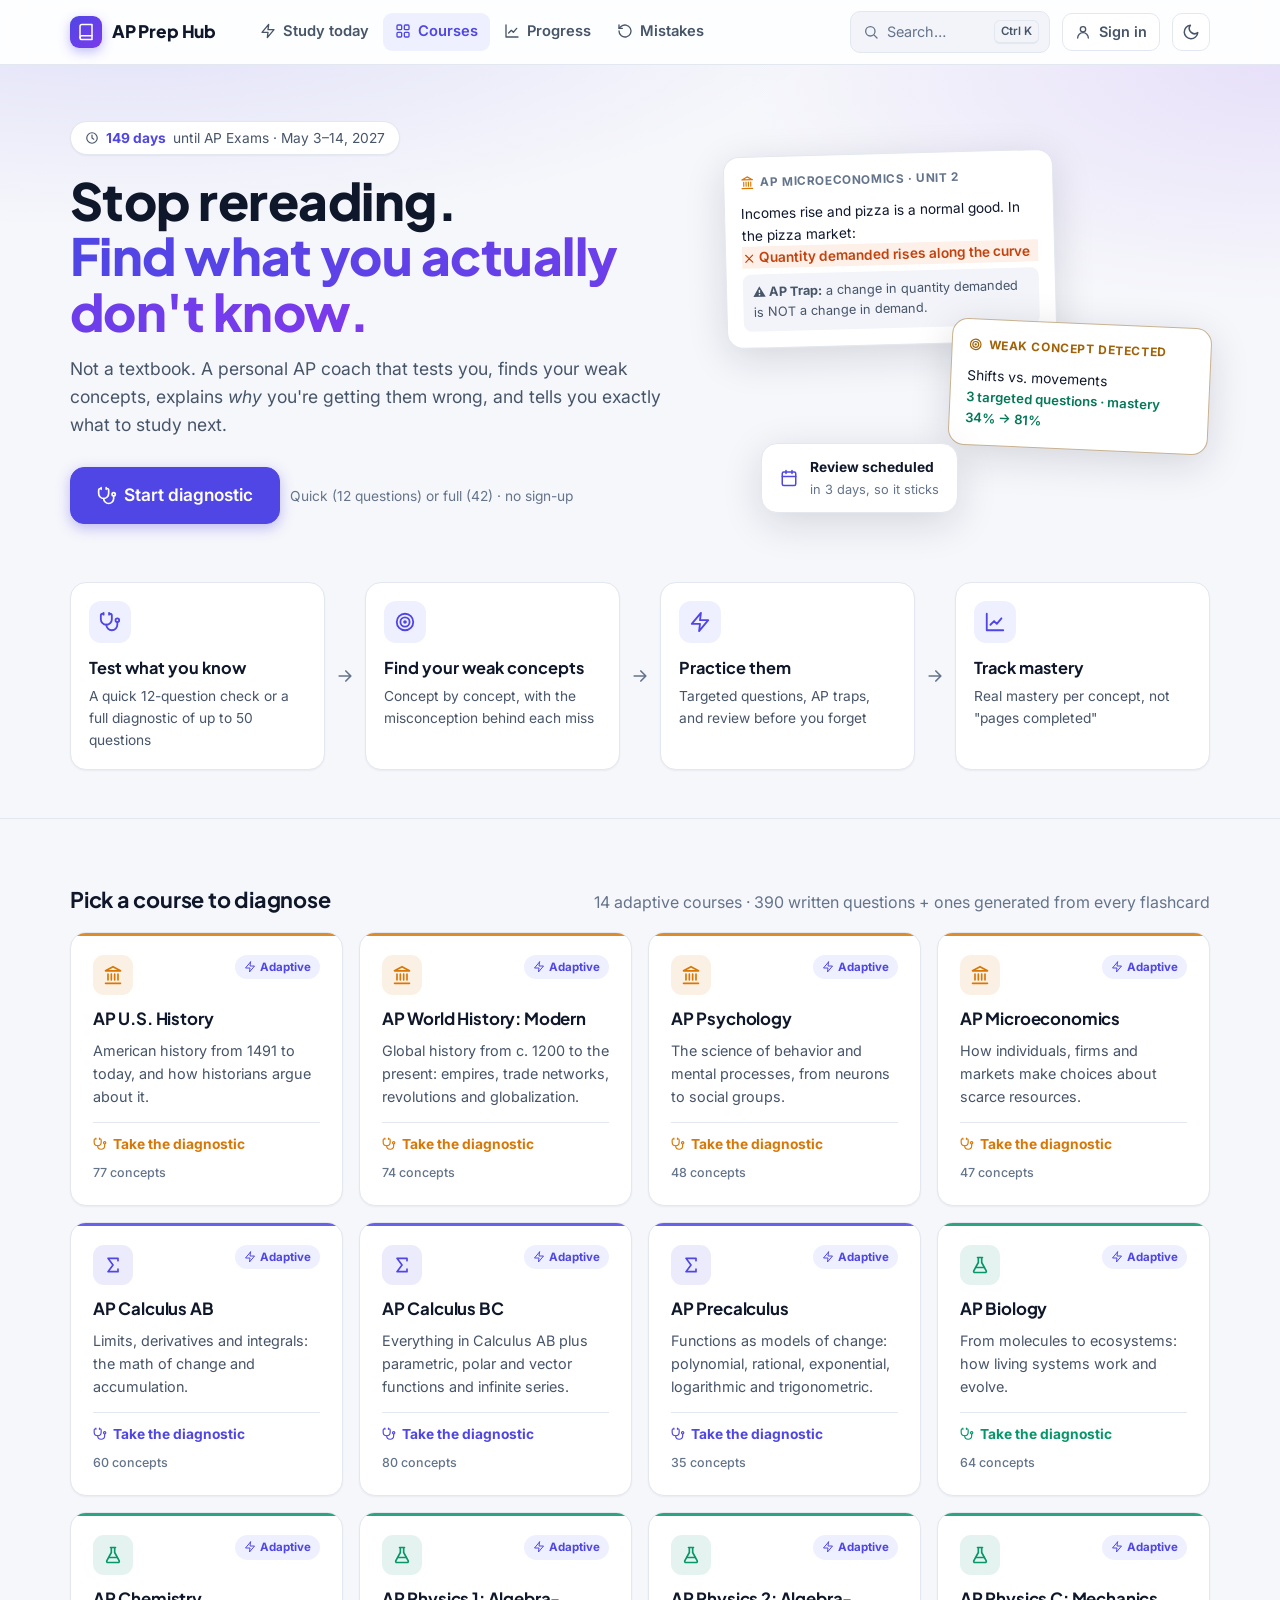
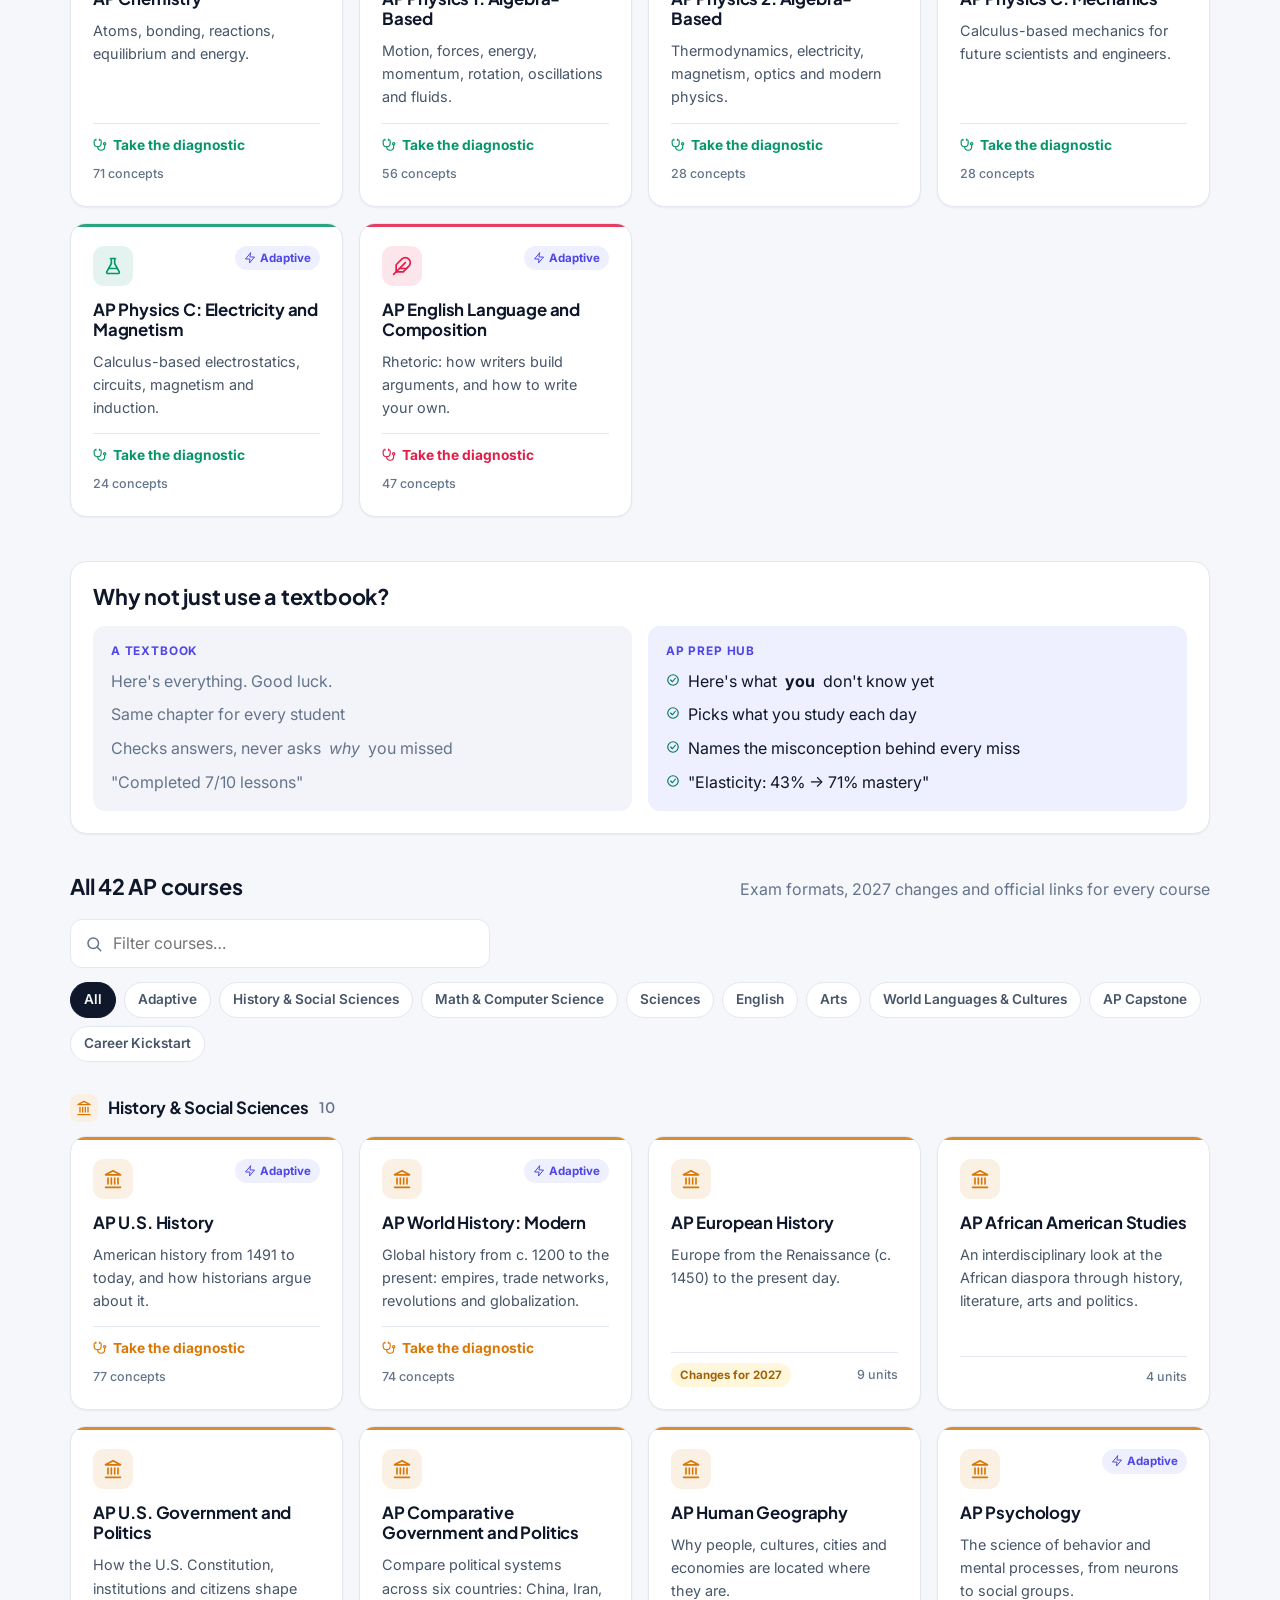
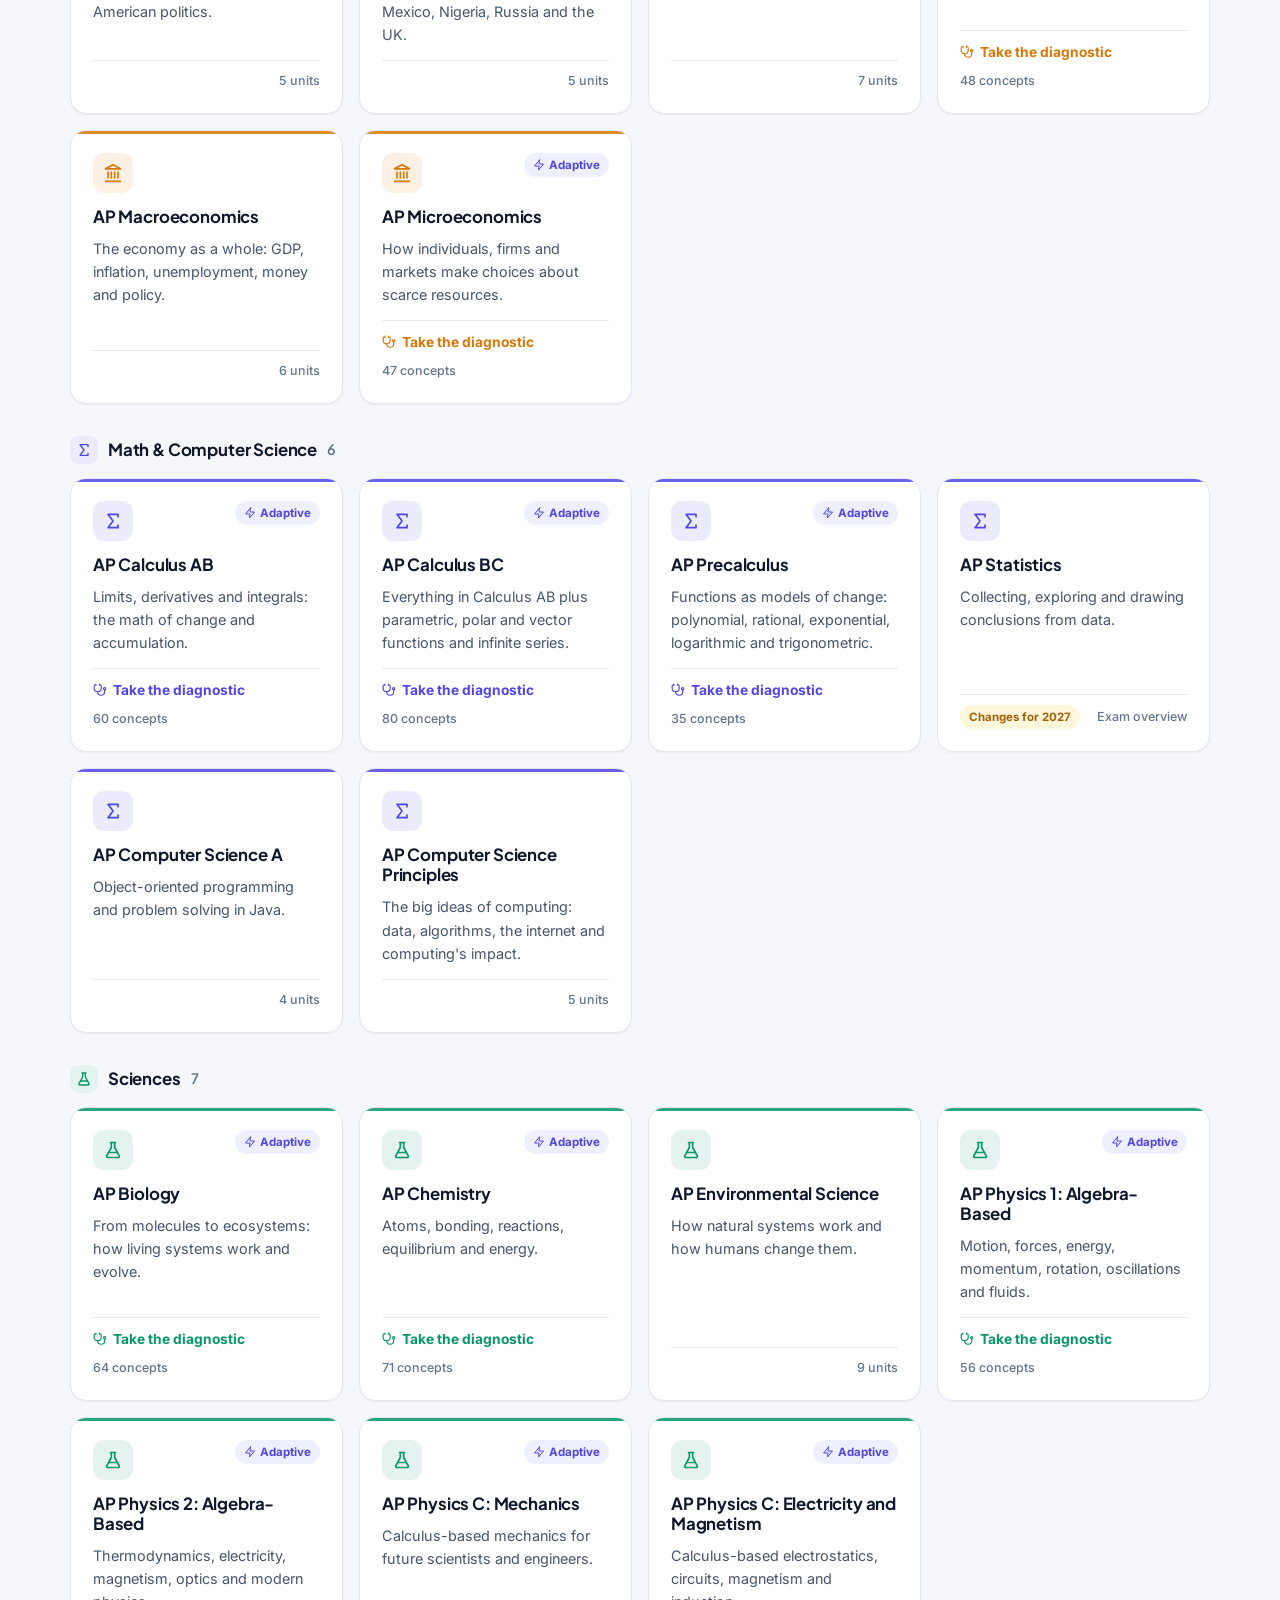
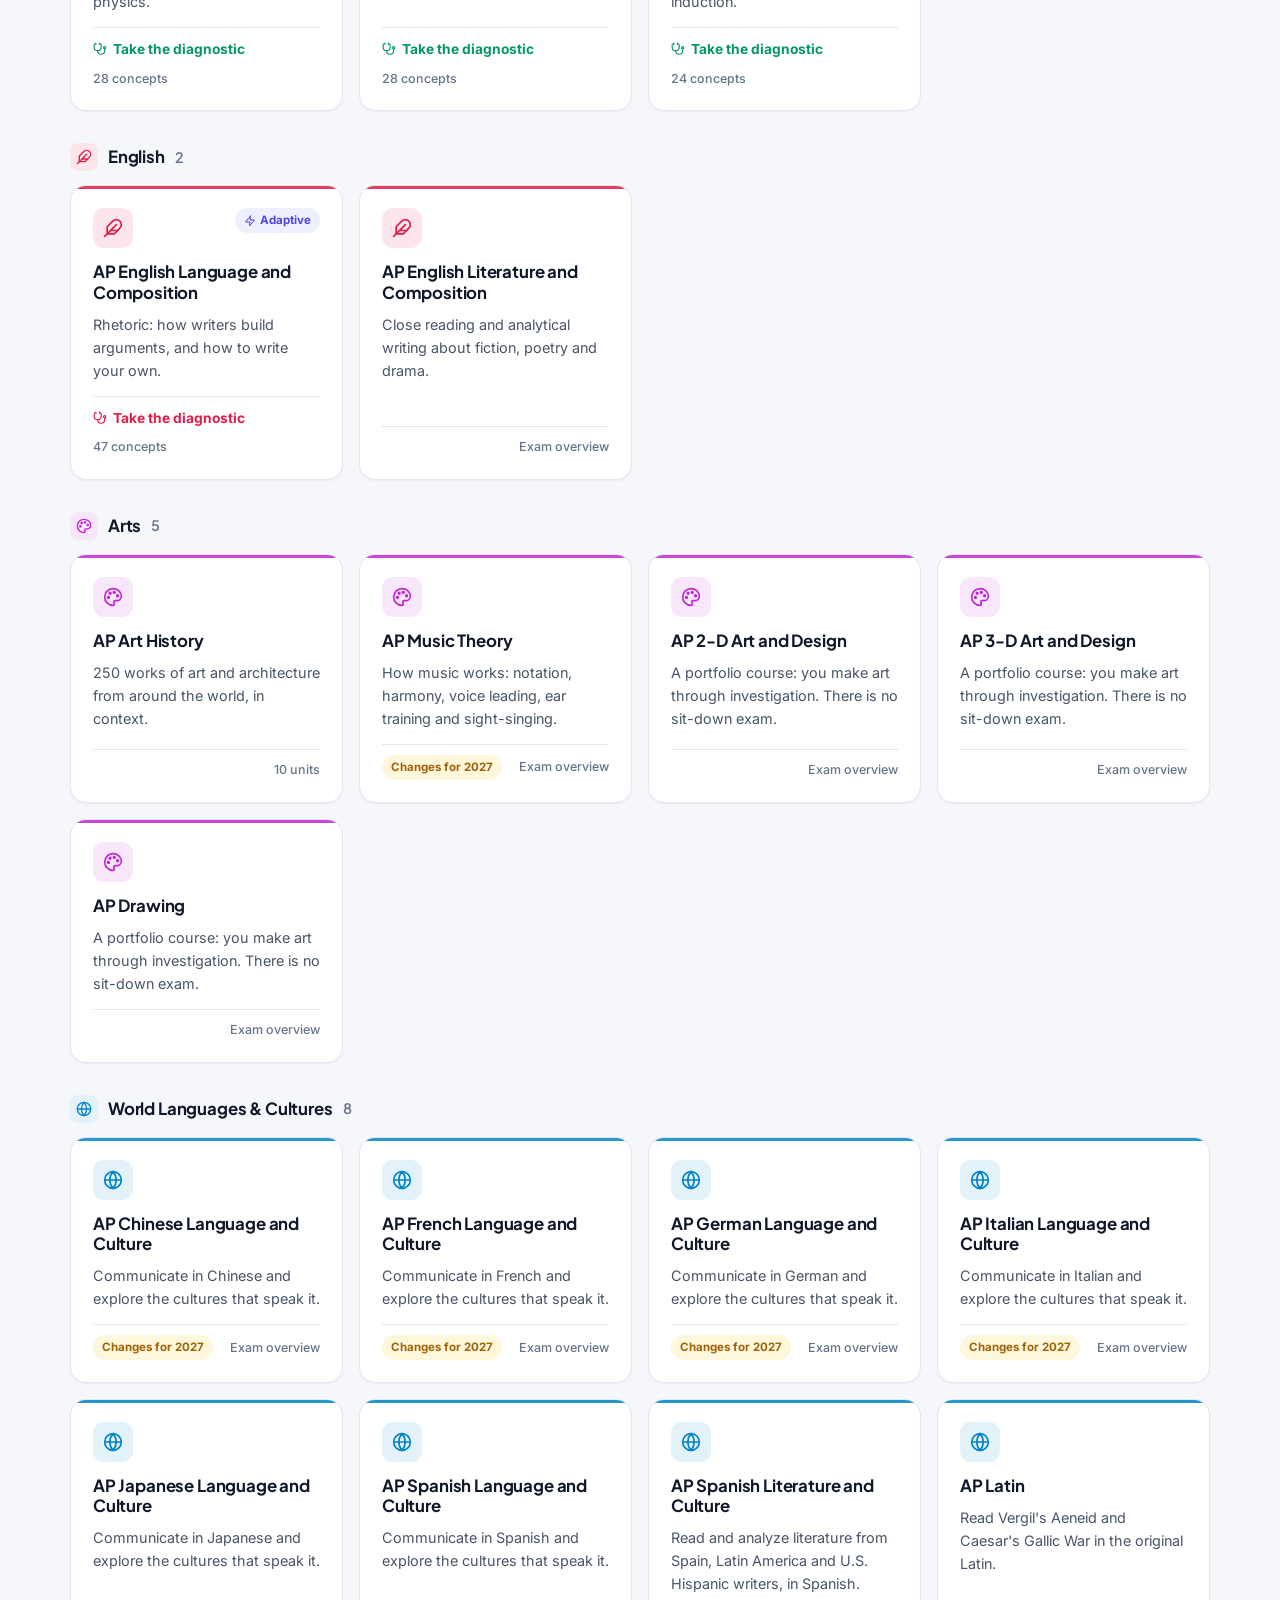
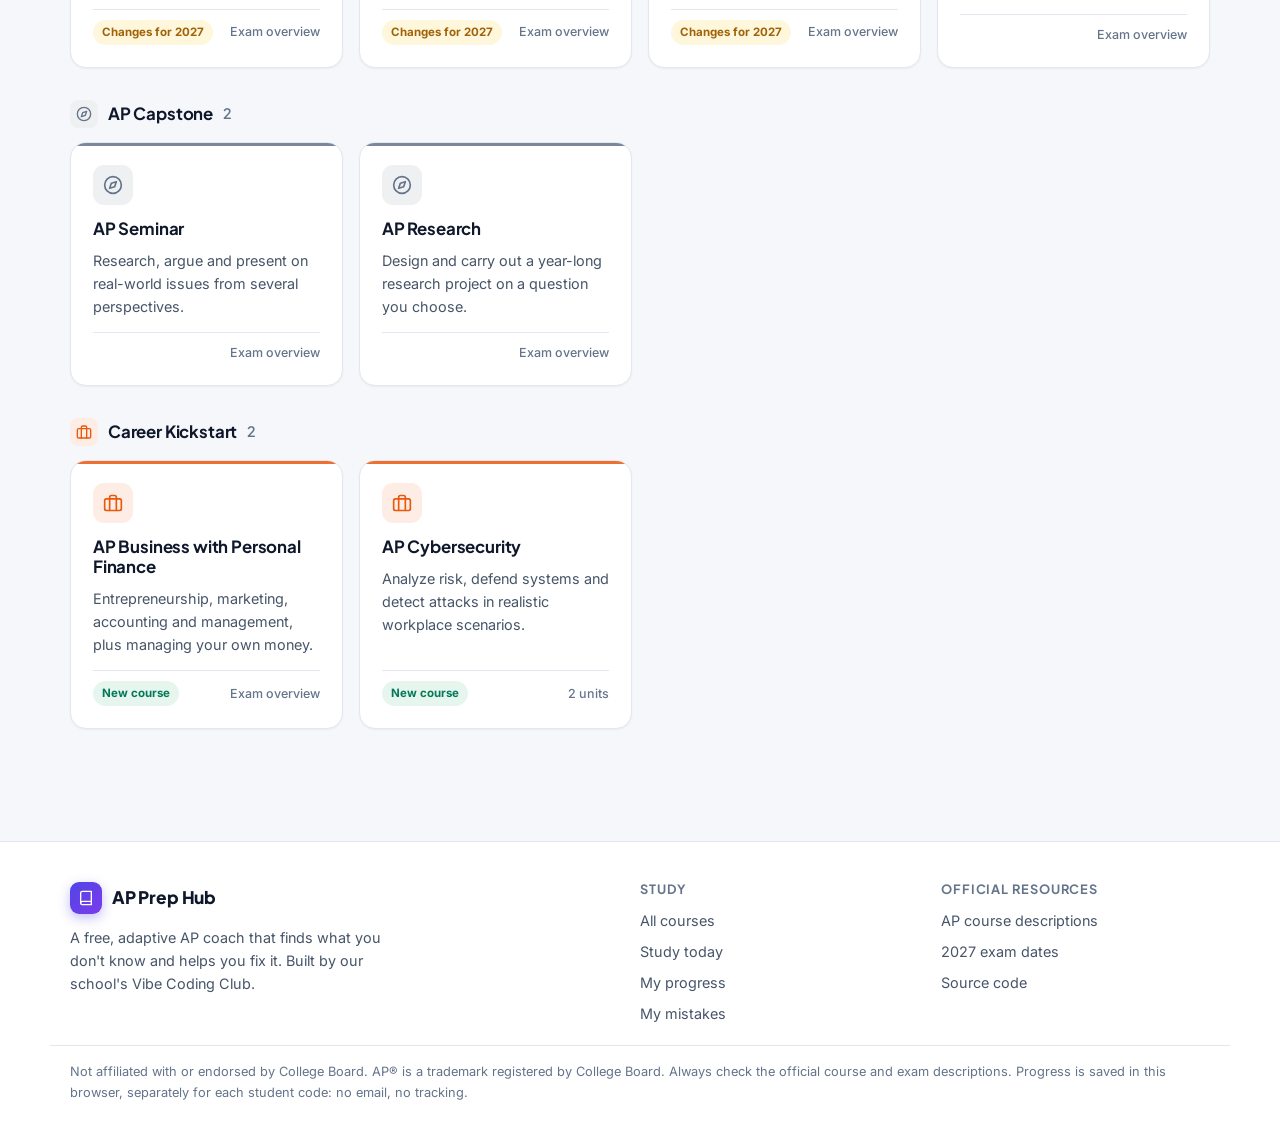
==== commit 29d8a998: "Add deeper concepts for English Language, Microeconomics and Calculus BC Co-Authored-By: Claude Opus" ====
--- a/index.html
+++ b/index.html
@@ -8339,6 +8339,108 @@
 };
 
 </script>
+<script>/* content/deep/calculus-bc.js */
+// More key concepts for the BC-only units in content/calculus-bc.js ("u<unit>" keys).
+// The shared AB units get their extra concepts from content/deep/calculus-ab.js.
+window.AP_DEEP = window.AP_DEEP || {};
+window.AP_DEEP["calculus-bc"] = {
+  u0: [
+    {
+      title: "Second derivatives of parametric equations",
+      simple: "For parametric curves, the second derivative is the derivative of dy/dx, divided by dx/dt again.",
+      detail: "dy/dx = (dy/dt)/(dx/dt). d²y/dx² = [d/dt (dy/dx)] / (dx/dt). Use it to find concavity of parametric curves. Horizontal tangents occur where dy/dt = 0 (dx/dt ≠ 0); vertical tangents where dx/dt = 0 (dy/dt ≠ 0).",
+      trap: "d²y/dx² is NOT (d²y/dt²)/(d²x/dt²). Differentiate dy/dx with respect to t, then divide by dx/dt.",
+      terms: [
+        ["d²y/dx² (parametric)", "[d/dt (dy/dx)] ÷ (dx/dt)"],
+        ["Vertical tangent (parametric)", "Occurs where dx/dt = 0 and dy/dt ≠ 0."],
+      ],
+    },
+    {
+      title: "Slopes of polar curves",
+      simple: "To find a slope on a polar curve, convert to x and y using θ as the parameter.",
+      detail: "x = r cos θ, y = r sin θ. dy/dx = (dy/dθ)/(dx/dθ), where dy/dθ = r′ sin θ + r cos θ and dx/dθ = r′ cos θ − r sin θ. dr/dθ tells whether the curve moves toward or away from the origin; it is not the slope.",
+      trap: "dr/dθ is NOT the slope of the curve. The slope is dy/dx, found through x = r cos θ and y = r sin θ.",
+      terms: [
+        ["dy/dx for polar curves", "(dy/dθ)/(dx/dθ) using x = r cos θ, y = r sin θ."],
+        ["dr/dθ", "Rate the distance from the origin changes with θ."],
+      ],
+    },
+    {
+      title: "Area between polar curves",
+      simple: "Area between two polar curves is ½∫(R² − r²) dθ over the angles where one is outside the other.",
+      detail: "Find intersection angles by setting r₁ = r₂. Area = ½∫(r_outer² − r_inner²) dθ. Watch for curves that pass through the origin or that trace a region twice over a full 2π interval. Symmetry can halve the work.",
+      trap: "It's ½∫(R² − r²), NOT ½∫(R − r)². Square each radius separately.",
+      terms: [
+        ["Polar area formula", "A = ½∫ r² dθ"],
+        ["Area between polar curves", "½∫(R² − r²) dθ between intersection angles."],
+      ],
+    },
+    {
+      title: "Integrating vector-valued functions",
+      simple: "Integrate velocity components to get position, adding the starting position.",
+      detail: "Position: x(t) = x(0) + ∫₀ᵗ x′(s) ds and y(t) = y(0) + ∫₀ᵗ y′(s) ds. Total distance traveled along the path = ∫√[(x′)² + (y′)²] dt. Acceleration is the derivative of velocity, component by component.",
+      trap: "Distance traveled uses SPEED (the magnitude), not the separate integrals of x′ and y′.",
+      terms: [
+        ["Position vector", "⟨x(t), y(t)⟩, found by integrating velocity plus initial position."],
+        ["Distance traveled (parametric)", "∫√[(dx/dt)² + (dy/dt)²] dt"],
+      ],
+    },
+  ],
+  u1: [
+    {
+      title: "The integral test and p-series",
+      simple: "A series with positive, decreasing terms converges exactly when the matching improper integral does.",
+      detail: "If f is positive, continuous and decreasing, Σf(n) and ∫₁^∞ f(x) dx both converge or both diverge. p-series Σ1/nᵖ converge if p > 1 and diverge if p ≤ 1. The harmonic series Σ1/n diverges even though its terms go to 0.",
+      trap: "The integral's VALUE is not the series' sum. The test only tells you whether the series converges.",
+      terms: [
+        ["Integral test", "Compares a series to an improper integral with the same behavior."],
+        ["Harmonic series", "Σ1/n, which diverges."],
+      ],
+    },
+    {
+      title: "Comparison and limit comparison tests",
+      simple: "Compare a series to a known one: smaller than a convergent series converges, bigger than a divergent series diverges.",
+      detail: "Direct comparison: if 0 ≤ aₙ ≤ bₙ and Σbₙ converges, so does Σaₙ; if aₙ ≥ bₙ ≥ 0 and Σbₙ diverges, so does Σaₙ. Limit comparison: if lim aₙ/bₙ = c with 0 < c < ∞, both series share behavior. Compare with p-series or geometric series.",
+      trap: "Being smaller than a DIVERGENT series proves nothing. The inequality has to point the right way.",
+      terms: [
+        ["Direct comparison test", "Bounds a series term by term with a known series."],
+        ["Limit comparison test", "If lim aₙ/bₙ is positive and finite, both series behave the same."],
+      ],
+    },
+    {
+      title: "Alternating series and their error bound",
+      simple: "An alternating series converges if its terms shrink to zero, and the error is less than the next term.",
+      detail: "Alternating series test: if |aₙ| decreases and lim aₙ = 0, Σ(−1)ⁿaₙ converges. The error after n terms is at most the first omitted term's absolute value. Conditional convergence: converges, but Σ|aₙ| diverges (e.g., the alternating harmonic series).",
+      trap: "The alternating series error bound only works for alternating series meeting the test's conditions. Use Lagrange for Taylor polynomials in general.",
+      terms: [
+        ["Alternating series test", "Converges if terms decrease in absolute value and go to 0."],
+        ["Alternating series error bound", "Error ≤ the absolute value of the first omitted term."],
+      ],
+    },
+    {
+      title: "The ratio test",
+      simple: "The ratio test compares each term to the one before; if the ratio settles below 1, the series converges.",
+      detail: "L = lim |aₙ₊₁/aₙ|. L < 1: absolutely convergent. L > 1: diverges. L = 1: inconclusive. It's the main tool for finding the radius of convergence of power series, especially with factorials and exponentials.",
+      trap: "L = 1 tells you NOTHING. Check endpoints of a power series separately with another test.",
+      terms: [
+        ["Ratio test", "Uses lim |aₙ₊₁/aₙ| to test convergence."],
+        ["Absolute convergence", "Σ|aₙ| converges, so Σaₙ converges too."],
+      ],
+    },
+    {
+      title: "Known Maclaurin series and building new ones",
+      simple: "Memorize a few key series, then substitute, differentiate or integrate to get others.",
+      detail: "eˣ = Σxⁿ/n!; sin x = Σ(−1)ⁿx²ⁿ⁺¹/(2n+1)!; cos x = Σ(−1)ⁿx²ⁿ/(2n)!; 1/(1 − x) = Σxⁿ for |x| < 1. Substitute (e^(−x²) replaces x with −x²), differentiate or integrate term by term; the radius of convergence stays the same (endpoints may change).",
+      trap: "Differentiating or integrating a power series keeps the RADIUS but can change convergence at the ENDPOINTS. Recheck them.",
+      terms: [
+        ["Maclaurin series for eˣ", "1 + x + x²/2! + x³/3! + …"],
+        ["Maclaurin series for 1/(1 − x)", "1 + x + x² + x³ + …, for |x| < 1"],
+      ],
+    },
+  ],
+};
+
+</script>
 <script>/* content/deep/chemistry.js */
 // More key concepts for content/chemistry.js, appended to each unit after the original concepts.
 // Each concept carries its own AP trap and flashcards (terms), which feed practice questions.
@@ -8714,6 +8816,503 @@
       terms: [
         ["ΔG° = −nFE°", "Relates free energy change to standard cell potential."],
         ["Nonstandard cell potential", "E changes as concentrations change; E = 0 at equilibrium."],
+      ],
+    },
+  ],
+};
+
+</script>
+<script>/* content/deep/english-language.js */
+// More key concepts for content/english-language.js, appended to each unit after the original concepts.
+// Each concept carries its own AP trap and flashcards (terms), which feed practice questions.
+window.AP_DEEP = window.AP_DEEP || {};
+window.AP_DEEP["english-language"] = {
+  0: [
+    {
+      title: "Reading a text with SOAPSTone",
+      simple: "Before analyzing choices, pin down the Speaker, Occasion, Audience, Purpose, Subject and Tone.",
+      detail: "SOAPSTone is a quick way to map the rhetorical situation. Speaker: who, and what gives them authority? Occasion: what event or exigence prompted this? Audience: who exactly, and what do they believe? Purpose: what should the audience think, feel or do? Subject and Tone: what's discussed, and with what attitude?",
+      trap: "Purpose is what the writer wants the audience to DO or BELIEVE, not a summary of the topic. \"To talk about climate change\" isn't a purpose.",
+      terms: [
+        ["SOAPSTone", "Speaker, Occasion, Audience, Purpose, Subject, Tone."],
+        ["Occasion", "The time, place and circumstances that prompt a text."],
+      ],
+    },
+    {
+      title: "Pathos and logos",
+      simple: "Writers persuade through emotion (pathos) and reasoning (logos), along with credibility (ethos).",
+      detail: "Pathos appeals to the audience's emotions and values through vivid imagery, stories and charged diction. Logos appeals to reason through evidence, statistics and logical structure. Strong writers blend them for a specific audience. Kairos is the sense of the right moment: timing a message to the situation.",
+      trap: "Naming an appeal isn't analysis. Explain HOW the choice affects this particular audience and advances the purpose.",
+      terms: [
+        ["Pathos", "An appeal to the audience's emotions or values."],
+        ["Logos", "An appeal to logic and evidence."],
+        ["Kairos", "The opportune moment; fitting an argument to its timing."],
+      ],
+    },
+    {
+      title: "Audience beliefs, values and needs",
+      simple: "Effective writers shape their message around what their audience already believes and cares about.",
+      detail: "Writers anticipate objections, acknowledge shared values, and choose examples the audience will find relevant. A hostile audience may need concessions and common ground first; a sympathetic audience may need a call to action. Changes in audience often explain changes in a writer's choices.",
+      trap: "Identify the SPECIFIC audience (e.g., \"skeptical parents at a school board meeting\"), not \"the reader\" or \"people.\"",
+      terms: [
+        ["Intended audience", "The specific group a writer is trying to reach."],
+        ["Common ground", "Shared beliefs or values a writer establishes with the audience."],
+      ],
+    },
+  ],
+  1: [
+    {
+      title: "Relevance and sufficiency of evidence",
+      simple: "Good evidence directly supports the claim and there's enough of it to be convincing.",
+      detail: "Relevant evidence connects clearly to the specific claim. Sufficient evidence is enough, and varied enough, to persuade. Types include facts, statistics, expert testimony, anecdotes, and examples. Weak arguments rely on one example or on evidence that only loosely relates.",
+      trap: "An impressive statistic can still be irrelevant. Always ask whether the evidence proves THIS claim.",
+      terms: [
+        ["Relevant evidence", "Evidence that directly supports the specific claim."],
+        ["Sufficient evidence", "Enough evidence to reasonably support a claim."],
+      ],
+    },
+    {
+      title: "Integrating quotations",
+      simple: "Blend quotations into your own sentences and explain them, rather than dropping them in.",
+      detail: "Introduce the quote with context (who, when, why), embed short phrases into your sentence, and follow with commentary. Use brackets for small changes and ellipses for omissions. On the rhetorical analysis essay, short embedded quotations work better than long block quotes.",
+      trap: "A \"dropped quote\" (a quotation standing alone as a sentence) weakens your analysis. Always frame it with your own words.",
+      terms: [
+        ["Embedded quotation", "A short quotation blended into your own sentence."],
+        ["Ellipsis", "Three dots (…) showing words omitted from a quotation."],
+      ],
+    },
+    {
+      title: "How evidence supports a claim",
+      simple: "Explain the link between evidence and claim; don't assume the reader sees it.",
+      detail: "The warrant is the assumption connecting evidence to claim. Strong commentary makes that reasoning explicit: \"This matters because…\" Multiple choice often asks which evidence would best support a claim, or what a piece of evidence contributes.",
+      trap: "The most common weakness in essays is evidence without explanation. One quote with strong commentary beats three with none.",
+      terms: [
+        ["Warrant", "The reasoning or assumption linking evidence to a claim."],
+        ["Line of commentary", "Sentences explaining how evidence supports the claim."],
+      ],
+    },
+  ],
+  2: [
+    {
+      title: "Methods of development in practice",
+      simple: "Writers organize ideas by comparison, cause and effect, definition, narration and more.",
+      detail: "Comparison/contrast highlights similarities or differences; cause/effect traces consequences; definition clarifies terms; narration tells a story; description creates images; classification sorts ideas. Each method serves a purpose and shapes how the audience processes an argument.",
+      trap: "Explain WHY a writer chose a method: how does narration, for example, make an abstract issue feel personal to this audience?",
+      terms: [
+        ["Cause and effect", "Development tracing why something happens and its consequences."],
+        ["Narration", "Development through telling a story or sequence of events."],
+      ],
+    },
+    {
+      title: "Paragraph structure and topic sentences",
+      simple: "Each body paragraph makes one point, announced in its topic sentence and developed with evidence and commentary.",
+      detail: "A strong topic sentence states the paragraph's claim, linked to the thesis. The paragraph then provides evidence and commentary. Transitions between paragraphs show relationships like addition, contrast, or cause. Multiple-choice questions often ask where a sentence best fits or what a paragraph's function is.",
+      trap: "A topic sentence should make a CLAIM, not just announce a topic or summarize a quote.",
+      terms: [
+        ["Topic sentence", "The sentence stating a paragraph's main claim."],
+        ["Paragraph unity", "All sentences in a paragraph support one main idea."],
+      ],
+    },
+    {
+      title: "Logical fallacies",
+      simple: "Fallacies are flawed reasoning that can seem persuasive but don't hold up.",
+      detail: "Ad hominem (attacking the person), straw man (misrepresenting an opponent), false dilemma (only two options), slippery slope (one step leads to disaster), hasty generalization (too little evidence), appeal to authority (irrelevant expert), bandwagon (everyone does it), and post hoc (assuming causation from sequence).",
+      trap: "Identifying a fallacy is useful in multiple choice, but in essays explain how the flaw WEAKENS the argument.",
+      terms: [
+        ["Straw man", "Misrepresenting an opponent's position to make it easier to attack."],
+        ["False dilemma", "Presenting only two options when more exist."],
+        ["Hasty generalization", "Drawing a conclusion from too little evidence."],
+      ],
+    },
+    {
+      title: "Revision-style multiple-choice questions",
+      simple: "Writing questions ask how to improve a draft: what to add, cut, move or change.",
+      detail: "Typical questions: which sentence best introduces a paragraph, which evidence best supports a claim, whether to keep or delete a sentence, or which transition fits. Read the surrounding sentences and the writer's stated goal. The best answer serves the paragraph's purpose, not just sounds good.",
+      trap: "Match the answer to the writer's STATED GOAL in the question. A true, well-written sentence is wrong if it doesn't serve that goal.",
+      terms: [
+        ["Writer's goal", "The specific aim stated in a revision question."],
+        ["Coherence", "The logical flow connecting sentences and paragraphs."],
+      ],
+    },
+  ],
+  3: [
+    {
+      title: "Rhetorical devices",
+      simple: "Devices like antithesis, rhetorical questions and juxtaposition sharpen an argument.",
+      detail: "Antithesis sets contrasting ideas in parallel structure (\"not because it is easy, but because it is hard\"). Rhetorical questions engage the audience and imply an answer. Juxtaposition places ideas side by side for contrast. Repetition and anaphora create emphasis. Hyperbole and understatement shape tone.",
+      trap: "Spotting a device is worth nothing on its own. Link it to the writer's purpose and its effect on the audience.",
+      terms: [
+        ["Antithesis", "Contrasting ideas in parallel grammatical structure."],
+        ["Rhetorical question", "A question asked for effect, not to get an answer."],
+        ["Juxtaposition", "Placing two things side by side to highlight contrast."],
+      ],
+    },
+    {
+      title: "Punctuation and sentence choices for effect",
+      simple: "Punctuation and sentence length control emphasis and rhythm.",
+      detail: "A dash creates an abrupt emphasis or aside. A colon introduces an explanation or list. A semicolon links closely related ideas. Short sentences after long ones create impact. Periodic sentences (main clause at the end) build suspense; cumulative sentences add detail after the main clause.",
+      trap: "Explain the EFFECT: \"The short sentence after the long list creates a sudden emphasis on…\" Just naming the punctuation doesn't count.",
+      terms: [
+        ["Periodic sentence", "A sentence whose main clause comes at the end."],
+        ["Cumulative sentence", "A sentence that starts with the main clause and adds details."],
+      ],
+    },
+    {
+      title: "Shifts in tone",
+      simple: "Writers often change tone to mark a turn in the argument.",
+      detail: "A shift might move from nostalgic to critical, or from calm to urgent. Look for words like \"but\" or \"yet,\" a change in diction, or a new audience address. Explaining why the tone shifts (a turn to the call to action, a concession) shows sophisticated reading.",
+      trap: "Use precise tone words (\"indignant,\" \"wry,\" \"earnest\") rather than vague ones like \"positive\" or \"negative.\"",
+      terms: [
+        ["Tonal shift", "A change in the writer's attitude within a text."],
+        ["Volta", "A turn or shift in thought within a text."],
+      ],
+    },
+  ],
+  4: [
+    {
+      title: "Planning in 40 minutes",
+      simple: "Spend a few minutes reading and planning so your essay has a clear line of reasoning.",
+      detail: "Read the prompt and the passage carefully, annotating the rhetorical situation. Identify the writer's main choices and group them by purpose. Plan a thesis and two or three body paragraphs. Leave time for a conclusion that connects to the broader context.",
+      trap: "Starting to write immediately often produces a list of devices. Five minutes of planning pays off in the line of reasoning.",
+      terms: [
+        ["Annotation", "Marking the text with notes about choices and their effects."],
+        ["Thesis statement", "The central claim, naming the writer's choices and purpose."],
+      ],
+    },
+    {
+      title: "Organizing the rhetorical analysis",
+      simple: "Organize body paragraphs by the writer's rhetorical moves, often in the order they appear.",
+      detail: "Following the passage chronologically helps show how the argument builds. Alternatively, group paragraphs by major strategy. Each paragraph should explain what the writer does, how, and why it works on the audience.",
+      trap: "Avoid one-device-per-paragraph organization that ignores how the moves work TOGETHER to build the argument.",
+      terms: [
+        ["Rhetorical move", "A step in an argument (e.g., establishing credibility, conceding, calling to action)."],
+        ["Chronological analysis", "Analyzing a text in the order its moves appear."],
+      ],
+    },
+    {
+      title: "Avoiding common scoring pitfalls",
+      simple: "Avoid summarizing, device-spotting, and vague commentary.",
+      detail: "Low-scoring essays retell the passage, list devices without explaining their effect, or use vague phrases (\"this makes the reader feel emotional\"). High-scoring essays name specific choices, tie them to purpose and audience, and explain the effect precisely.",
+      trap: "\"The author uses pathos to appeal to emotions\" is circular. Say WHICH emotion, HOW it's evoked, and WHY it serves the purpose.",
+      terms: [
+        ["Summary vs. analysis", "Summary retells content; analysis explains how choices work."],
+        ["Circular commentary", "Commentary that restates the term instead of explaining the effect."],
+      ],
+    },
+  ],
+  5: [
+    {
+      title: "Acknowledging complexity",
+      simple: "Strong arguments recognize limits, exceptions and opposing views.",
+      detail: "Qualify your claim with words like \"often\" or \"in most cases.\" Address a counterargument and respond to it. Explore tensions (e.g., individual freedom vs. collective good). This nuanced thinking is one path to the sophistication point.",
+      trap: "A token counterargument that you dismiss in one sentence doesn't show complexity. Engage with it seriously.",
+      terms: [
+        ["Nuance", "Recognizing subtle distinctions and complexities in an issue."],
+        ["Counterargument", "A view opposing the writer's position."],
+      ],
+    },
+    {
+      title: "Explaining why evidence matters",
+      simple: "Every example needs commentary explaining how it proves your point.",
+      detail: "After each example, explain its significance: how does it prove the claim, and what does it reveal about the broader issue? Examples can come from history, current events, literature, and personal experience, but specific details make them convincing.",
+      trap: "Personal anecdotes are allowed, but they need specific detail and explanation. Vague, general examples score low.",
+      terms: [
+        ["Significance", "Why an example matters to the argument."],
+        ["Specific example", "An example with concrete names, dates or details."],
+      ],
+    },
+    {
+      title: "Structuring an argument essay",
+      simple: "State a defensible position, support it in a logical order, and end by widening the view.",
+      detail: "Introduction with a defensible thesis. Body paragraphs each with a claim, evidence and commentary, ordered to build. A counterargument paragraph or embedded concession. A conclusion that connects to broader implications rather than simply repeating the thesis.",
+      trap: "A thesis that just restates the prompt isn't defensible. Take a clear position someone could disagree with.",
+      terms: [
+        ["Defensible thesis", "A position that could reasonably be argued against."],
+        ["Broader implications", "Why the argument matters beyond the immediate topic."],
+      ],
+    },
+  ],
+  6: [
+    {
+      title: "Evaluating source credibility",
+      simple: "Weigh each source's authority, bias and purpose before relying on it.",
+      detail: "Check who wrote it (expertise), when (currency), where it was published, and why (purpose or bias). A source with an agenda can still be useful if you acknowledge its perspective. Using a source's limitations in your argument shows sophistication.",
+      trap: "Don't treat every source as equally reliable. Pointing out a source's bias can strengthen your argument.",
+      terms: [
+        ["Credibility", "How trustworthy and authoritative a source is."],
+        ["Bias", "A slant or perspective that may affect a source's reliability."],
+      ],
+    },
+    {
+      title: "Synthesis vs. summary",
+      simple: "Synthesis means using sources to build YOUR argument, not reporting what each one says.",
+      detail: "Organize by your claims, not by source. Bring sources together: have them agree, complicate, or challenge each other. Use at least three sources, but your own reasoning leads. Each body paragraph should connect sources to your line of reasoning.",
+      trap: "Paragraphs that go \"Source A says… Source B says…\" are summary. Lead with YOUR claim and use sources as support.",
+      terms: [
+        ["Argument-driven paragraph", "A paragraph led by your own claim, with sources as support."],
+        ["Source summary", "Restating what a source says without using it to argue."],
+      ],
+    },
+    {
+      title: "Citing sources correctly",
+      simple: "Credit every source you use with its label, like (Source A) or the author's name.",
+      detail: "Cite at least three sources, either with parenthetical labels (Source C) or by naming the author in your sentence. Cite paraphrases as well as direct quotes. Missing citations can cost the evidence point.",
+      trap: "Using fewer than THREE sources caps your evidence-and-commentary score, however strong the writing.",
+      terms: [
+        ["Parenthetical citation", "A source reference in parentheses, like (Source B)."],
+        ["Paraphrase", "Restating a source's idea in your own words, which still requires citation."],
+      ],
+    },
+  ],
+};
+
+</script>
+<script>/* content/deep/microeconomics.js */
+// More key concepts for content/microeconomics.js, appended to each unit after the original concepts.
+// Each concept carries its own AP trap and flashcards (terms), which feed practice questions.
+window.AP_DEEP = window.AP_DEEP || {};
+window.AP_DEEP["microeconomics"] = {
+  0: [
+    {
+      title: "Economic systems and property rights",
+      simple: "Societies answer what, how and for whom to produce through markets, government command, or a mix.",
+      detail: "Market economies rely on prices and private property; command economies rely on central planning; most real economies are mixed. Clear property rights give people incentives to use and invest in resources. The circular flow model shows households and firms trading in product and factor markets.",
+      trap: "In the circular flow, households SELL factors (labor) and BUY products; firms do the reverse. Direction questions are common.",
+      terms: [
+        ["Command economy", "An economy where government makes production decisions."],
+        ["Circular flow model", "Diagram of how money, goods and factors move between households and firms."],
+      ],
+    },
+    {
+      title: "Shifts of the PPC and efficiency",
+      simple: "Points on the PPC are efficient, points inside waste resources, and growth shifts the curve outward.",
+      detail: "Productive efficiency: any point ON the PPC. Allocative efficiency: the point society values most. Inside the curve: unemployment or inefficiency. Outward shifts come from more resources, better technology or more capital. A bowed-out PPC shows increasing opportunity costs (resources not equally suited).",
+      trap: "Reducing unemployment moves the economy from inside the curve TO it, but doesn't SHIFT the curve.",
+      terms: [
+        ["Productive efficiency", "Producing at the lowest cost; any point on the PPC."],
+        ["Increasing opportunity cost", "Giving up more of one good for each additional unit of another; a bowed-out PPC."],
+      ],
+    },
+    {
+      title: "The utility-maximizing rule",
+      simple: "Spend so the last dollar on each good gives the same extra satisfaction.",
+      detail: "Maximize utility when MUₐ/Pₐ = MU_b/P_b and all income is spent. If MUₐ/Pₐ > MU_b/P_b, buy more A and less B. Diminishing marginal utility means each extra unit gives less satisfaction, which explains the downward-sloping demand curve.",
+      trap: "Compare marginal utility PER DOLLAR, not total utility or marginal utility alone.",
+      terms: [
+        ["Utility-maximizing rule", "MUₐ/Pₐ = MU_b/P_b with all income spent."],
+        ["Diminishing marginal utility", "Each additional unit gives less added satisfaction."],
+      ],
+    },
+  ],
+  1: [
+    {
+      title: "Determinants of demand and supply",
+      simple: "Changes in price move along a curve; changes in anything else shift it.",
+      detail: "Demand shifters (TRIBE): Tastes, Related goods' prices (substitutes, complements), Income (normal vs. inferior), number of Buyers, Expectations. Supply shifters: input prices, technology, number of sellers, taxes/subsidies, expectations, prices of other goods the firm could make.",
+      trap: "A change in the good's OWN price never shifts its curve. It's a movement along it (change in quantity demanded or supplied).",
+      terms: [
+        ["Inferior good", "A good whose demand falls as income rises."],
+        ["Substitutes", "Goods used in place of each other; a price rise in one raises demand for the other."],
+        ["Change in quantity demanded", "A movement along the demand curve caused by the good's own price."],
+      ],
+    },
+    {
+      title: "Consumer and producer surplus",
+      simple: "Consumer surplus is what buyers save; producer surplus is what sellers gain beyond their minimum.",
+      detail: "Consumer surplus: area below demand and above price. Producer surplus: area above supply and below price. Total surplus is maximized at the competitive equilibrium (allocative efficiency). Interventions that move quantity away from equilibrium create deadweight loss.",
+      trap: "Surplus areas are TRIANGLES (and trapezoids with interventions). Use ½ × base × height with the correct axis values.",
+      terms: [
+        ["Consumer surplus", "Difference between what buyers are willing to pay and what they pay."],
+        ["Producer surplus", "Difference between the price received and the minimum sellers would accept."],
+      ],
+    },
+    {
+      title: "Taxes and tax incidence",
+      simple: "A tax raises the price buyers pay and lowers what sellers keep; the more inelastic side pays more.",
+      detail: "An excise tax shifts supply up by the tax amount (or creates a wedge). Quantity falls, government collects revenue (tax × new quantity), and deadweight loss appears. Incidence: the more inelastic side bears more of the tax burden. Subsidies do the opposite, lowering the buyers' price and raising the sellers' price.",
+      trap: "Who PAYS the tax to the government doesn't matter for incidence. Elasticity decides who bears the burden.",
+      terms: [
+        ["Tax incidence", "How the burden of a tax is divided between buyers and sellers."],
+        ["Excise tax", "A per-unit tax on a specific good."],
+      ],
+    },
+    {
+      title: "Income and cross-price elasticity",
+      simple: "Other elasticities show how demand responds to income and other goods' prices.",
+      detail: "Income elasticity = %ΔQd / %ΔIncome: positive for normal goods (>1 for luxuries), negative for inferior goods. Cross-price elasticity = %ΔQd of A / %ΔP of B: positive for substitutes, negative for complements. Price elasticity of supply grows with time.",
+      trap: "The SIGN is what matters for classifying goods: negative cross-price elasticity means complements.",
+      terms: [
+        ["Income elasticity of demand", "%ΔQd divided by %ΔIncome."],
+        ["Cross-price elasticity", "%ΔQd of one good divided by %ΔP of another."],
+      ],
+    },
+    {
+      title: "International trade, tariffs and quotas",
+      simple: "Free trade lowers prices for consumers, while tariffs and quotas protect domestic producers at a cost.",
+      detail: "With imports at the world price, domestic consumers gain and producers lose, with a net gain. A tariff raises the domestic price, increases domestic production, reduces imports, raises revenue, and creates deadweight loss. A quota has similar effects but the extra revenue goes to license holders instead of the government.",
+      trap: "A tariff and a quota can have the same price effect, but only the TARIFF generates government revenue.",
+      terms: [
+        ["Tariff", "A tax on imported goods."],
+        ["Import quota", "A limit on the quantity of a good that can be imported."],
+        ["World price", "The price at which a good trades internationally."],
+      ],
+    },
+  ],
+  2: [
+    {
+      title: "Accounting vs. economic profit",
+      simple: "Economic profit subtracts opportunity costs as well as out-of-pocket costs.",
+      detail: "Accounting profit = revenue − explicit costs. Economic profit = revenue − explicit − implicit costs (like forgone salary). Zero economic profit (normal profit) means the firm is doing as well as its next-best alternative, so it stays in the industry.",
+      trap: "Zero economic profit is NOT bad. It means the owner earns exactly what they'd get elsewhere.",
+      terms: [
+        ["Implicit cost", "The opportunity cost of using resources the firm already owns."],
+        ["Normal profit", "Zero economic profit; the firm covers all opportunity costs."],
+      ],
+    },
+    {
+      title: "Fixed vs. variable costs and the short run",
+      simple: "Fixed costs don't change with output; variable costs do.",
+      detail: "Short run: at least one input is fixed. TC = FC + VC. AFC falls continuously as output rises. MC intersects AVC and ATC at their minimums. A change in fixed cost shifts ATC and AFC but NOT MC or AVC, so it doesn't change the profit-maximizing quantity.",
+      trap: "A lump-sum tax or license fee (a fixed cost) doesn't change output or price in the short run. Only MC changes do.",
+      terms: [
+        ["Fixed cost", "A cost that doesn't change with the quantity produced."],
+        ["Average variable cost", "Variable cost divided by quantity."],
+      ],
+    },
+    {
+      title: "Long-run adjustment in perfect competition",
+      simple: "Profits attract new firms and losses drive firms out until economic profit is zero.",
+      detail: "If firms earn positive economic profit, entry shifts market supply right, lowering price until P = minimum ATC. Losses cause exit, shifting supply left and raising price. In long-run equilibrium, P = MC = minimum ATC: both productively and allocatively efficient.",
+      trap: "Adjustment happens through MARKET supply shifting, which changes the price the individual firm faces.",
+      terms: [
+        ["Long-run equilibrium (perfect competition)", "P = MC = minimum ATC and zero economic profit."],
+        ["Entry and exit", "Firms joining or leaving an industry in response to profits or losses."],
+      ],
+    },
+    {
+      title: "Economies of scale",
+      simple: "In the long run, growing bigger can lower, keep constant, or raise average cost.",
+      detail: "The long-run average total cost curve shows economies of scale (falling LRATC), constant returns, and diseconomies of scale (rising LRATC). Economies of scale can come from specialization and bulk buying; diseconomies from management difficulties. Large economies of scale can create natural monopolies.",
+      trap: "Economies of scale are a LONG-RUN idea. Diminishing marginal returns are a SHORT-RUN idea. Don't mix them up.",
+      terms: [
+        ["Economies of scale", "Falling long-run average cost as output rises."],
+        ["Diseconomies of scale", "Rising long-run average cost as a firm grows too large."],
+      ],
+    },
+  ],
+  3: [
+    {
+      title: "Why monopoly is inefficient",
+      simple: "A monopoly produces less and charges more than a competitive market, causing deadweight loss.",
+      detail: "The monopolist produces where MR = MC and charges the price on the demand curve above that quantity. Because P > MC, it's allocatively inefficient; because it doesn't produce at minimum ATC, it's productively inefficient. A monopolist always produces in the ELASTIC range of demand, since MR > 0 there.",
+      trap: "Read the price from the DEMAND curve, not from the MR = MC intersection.",
+      terms: [
+        ["Monopoly deadweight loss", "Lost surplus from a monopoly producing less than the efficient quantity."],
+        ["Elastic range", "The part of the demand curve where MR is positive."],
+      ],
+    },
+    {
+      title: "Regulating natural monopolies",
+      simple: "Governments can set a monopoly's price to improve efficiency.",
+      detail: "Socially optimal (allocatively efficient) price: P = MC, which may cause losses needing a subsidy. Fair-return price: P = ATC, giving zero economic profit. Unregulated: MR = MC. Natural monopolies have falling ATC over the market's range of output.",
+      trap: "Setting P = MC for a natural monopoly often means P < ATC, so the firm needs a SUBSIDY to stay open.",
+      terms: [
+        ["Socially optimal price", "Price where P = MC (allocative efficiency)."],
+        ["Fair-return price", "Price where P = ATC, so the firm earns zero economic profit."],
+      ],
+    },
+    {
+      title: "Long-run monopolistic competition",
+      simple: "Easy entry wipes out profits, but firms still don't produce at the lowest possible cost.",
+      detail: "In the long run, entry shifts each firm's demand left until it's tangent to ATC: P = ATC, zero economic profit. But P > MC (allocative inefficiency) and the firm produces left of minimum ATC, called excess capacity. Firms compete through product differentiation and advertising.",
+      trap: "Monopolistic competition earns zero long-run profit like perfect competition, but it's NOT efficient.",
+      terms: [
+        ["Excess capacity", "Producing less than the output at minimum ATC."],
+        ["Tangency solution", "Long-run equilibrium where demand is tangent to ATC."],
+      ],
+    },
+    {
+      title: "Reading payoff matrices",
+      simple: "Find each player's best response to each choice by the other to spot dominant strategies and equilibria.",
+      detail: "For each of the opponent's options, underline your best payoff. A dominant strategy is best regardless of the other player's choice. A Nash equilibrium is where both players are playing best responses. The prisoner's dilemma shows how individual incentives lead to a worse joint outcome, explaining why cartels are unstable.",
+      trap: "Compare only the payoffs of the player you're analyzing. Read the correct number in each cell (usually the first number is the row player).",
+      terms: [
+        ["Prisoner's dilemma", "A game where individually rational choices produce a worse joint outcome."],
+        ["Cartel", "A group of firms colluding to set prices or output."],
+      ],
+    },
+  ],
+  4: [
+    {
+      title: "Perfectly competitive labor markets",
+      simple: "In a competitive labor market, each firm takes the market wage and hires until MRP equals the wage.",
+      detail: "The market wage is set by labor supply and demand. Each firm faces a horizontal (perfectly elastic) labor supply at that wage, so MRC = wage. Hire where MRP = MRC. MRP = MP × P (in a perfectly competitive product market).",
+      trap: "The FIRM's labor supply is horizontal, but the MARKET's is upward sloping. Side-by-side graphs test this.",
+      terms: [
+        ["Wage taker", "A firm that must pay the market wage."],
+        ["MRP = MRC rule", "Hire workers until the added revenue equals the added cost."],
+      ],
+    },
+    {
+      title: "Shifts in labor demand and supply",
+      simple: "Labor demand shifts when product price or productivity changes; supply shifts with population and preferences.",
+      detail: "Labor demand (MRP) shifts with the product's price, worker productivity (training, technology), and prices of other inputs (substitutes and complements). Labor supply shifts with population, immigration, preferences, and alternative job opportunities.",
+      trap: "Because labor demand is DERIVED, a rise in the price of the product a worker makes increases demand for that worker.",
+      terms: [
+        ["Human capital", "Skills and knowledge that raise a worker's productivity."],
+        ["Labor supply shifters", "Population, preferences, and alternative wages."],
+      ],
+    },
+    {
+      title: "Minimum wage in labor markets",
+      simple: "A binding minimum wage can cause unemployment in a competitive market but may raise employment under monopsony.",
+      detail: "In a competitive labor market, a minimum wage above equilibrium creates a surplus of labor (unemployment). In a monopsony, a minimum wage set between the monopsony wage and the competitive wage can raise BOTH the wage and employment, since it makes MRC flat.",
+      trap: "The effect of a minimum wage depends on the market structure. The monopsony case is a favorite twist.",
+      terms: [
+        ["Binding minimum wage", "A minimum wage set above the equilibrium wage."],
+        ["Labor surplus", "More workers seeking jobs than firms want to hire."],
+      ],
+    },
+  ],
+  5: [
+    {
+      title: "Finding the socially optimal quantity",
+      simple: "Society is best off where marginal social benefit equals marginal social cost.",
+      detail: "With a negative externality, MSC > MPC, so the market overproduces. With a positive externality, MSB > MPB, so the market underproduces. The deadweight loss triangle sits between the market quantity and the socially optimal quantity. Corrective taxes or subsidies equal to the external cost or benefit move the market to MSB = MSC.",
+      trap: "Point the deadweight loss triangle toward the SOCIALLY OPTIMAL quantity, between MSB and MSC.",
+      terms: [
+        ["Marginal social benefit", "Private benefit plus external benefit of one more unit."],
+        ["Socially optimal quantity", "Where MSB = MSC."],
+      ],
+    },
+    {
+      title: "The Lorenz curve",
+      simple: "The Lorenz curve shows how unequally income is distributed.",
+      detail: "It plots the cumulative share of income against the cumulative share of households. The 45° line is perfect equality. The farther the curve bows away from it, the more unequal the distribution; the Gini coefficient measures that gap (0 = equal, 1 = completely unequal).",
+      trap: "A Lorenz curve CLOSER to the diagonal means MORE equality and a smaller Gini coefficient.",
+      terms: [
+        ["Lorenz curve", "Graph showing the cumulative distribution of income."],
+        ["Line of perfect equality", "The 45° line on a Lorenz curve graph."],
+      ],
+    },
+    {
+      title: "Types of taxes",
+      simple: "Taxes differ by how the tax rate changes as income rises.",
+      detail: "Progressive: the average tax rate rises with income (U.S. federal income tax). Regressive: the average rate falls as income rises (sales taxes take a larger share of low incomes). Proportional (flat): the same rate for everyone. Transfer payments and progressive taxes reduce inequality.",
+      trap: "A sales tax has the same RATE for everyone but is REGRESSIVE, because it takes a larger share of low incomes.",
+      terms: [
+        ["Progressive tax", "A tax whose average rate rises as income rises."],
+        ["Regressive tax", "A tax that takes a larger share of income from lower-income people."],
+      ],
+    },
+    {
+      title: "Antitrust policy",
+      simple: "Governments use antitrust laws to promote competition and limit market power.",
+      detail: "Antitrust policy can block mergers, break up monopolies, and punish collusion (price fixing). The goal is to move markets closer to competitive outcomes: lower prices, more output, and less deadweight loss.",
+      trap: "Antitrust aims at MARKET POWER and competition, not at large size itself.",
+      terms: [
+        ["Antitrust laws", "Laws that promote competition and limit monopoly power."],
+        ["Price fixing", "Illegal agreement among firms to set prices."],
       ],
     },
   ],
@@ -9089,7 +9688,7 @@
       detail: "f(x) = abˣ with b > 0, b ≠ 1: growth if b > 1, decay if 0 < b < 1. Horizontal asymptote y = 0 (shifted by vertical translations). Product property: bᵐbⁿ = bᵐ⁺ⁿ. A horizontal shift is equivalent to a vertical dilation: b^(x+k) = bᵏ·bˣ.",
       trap: "Exponential functions change by equal FACTORS (ratios), not equal differences. Check ratios in tables.",
       terms: [
-        ["Growth factor", "The base b in abˣ; the ratio between consecutive outputs."],
+        ["Exponential decay", "f(x) = abˣ with 0 < b < 1; outputs shrink by a constant factor."],
         ["Horizontal asymptote of an exponential", "A horizontal line the function approaches, y = 0 for abˣ."],
       ],
     },
@@ -9141,7 +9740,7 @@
       detail: "For f(x) = a sin(b(x − c)) + d: amplitude a = (max − min)/2, midline d = (max + min)/2, period = 2π/b, and c shifts the graph horizontally. Cosine starts at a max, which is convenient when the data begins at a peak.",
       trap: "b is NOT the period. Period = 2π/b, so a 12-hour period means b = π/6.",
       terms: [
-        ["Midline", "The horizontal line halfway between the max and min, y = d."],
+        ["Amplitude from data", "(max − min)/2"],
         ["Frequency", "Number of cycles per unit, the reciprocal of the period."],
       ],
     },
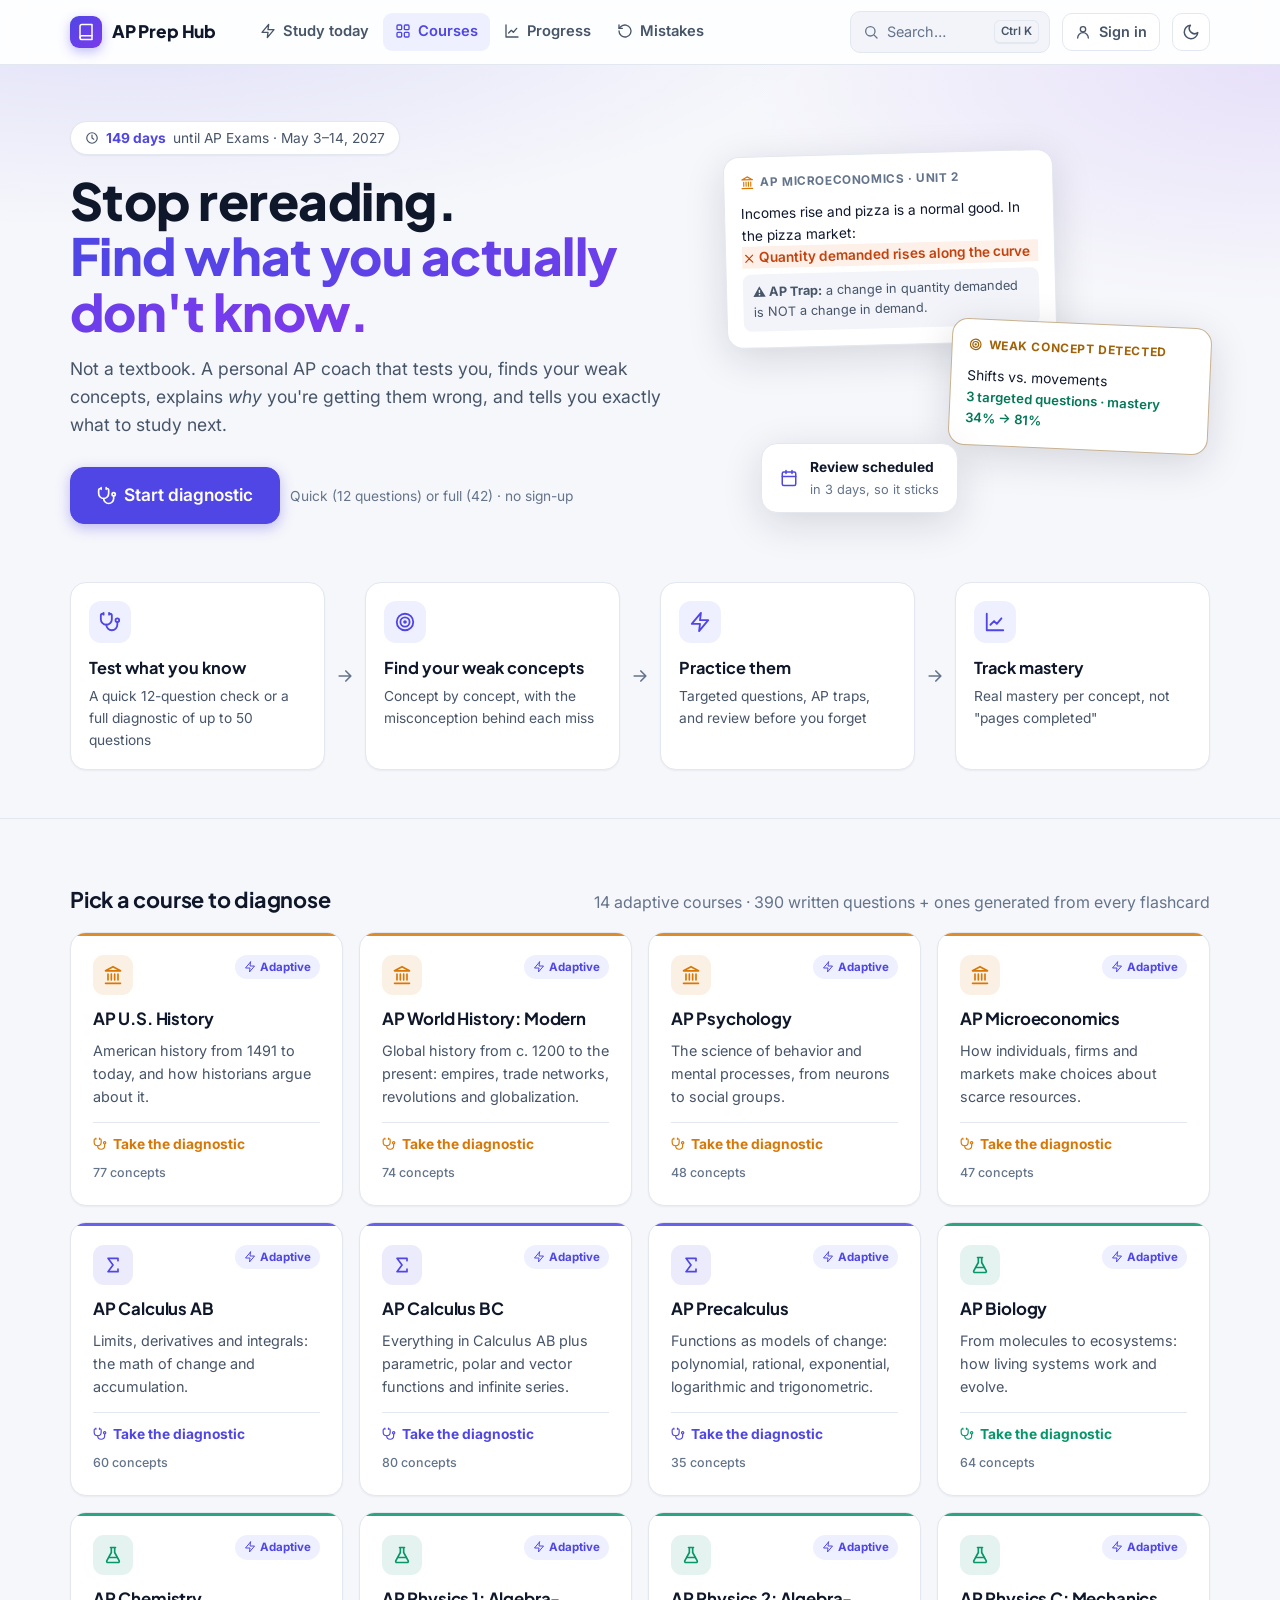
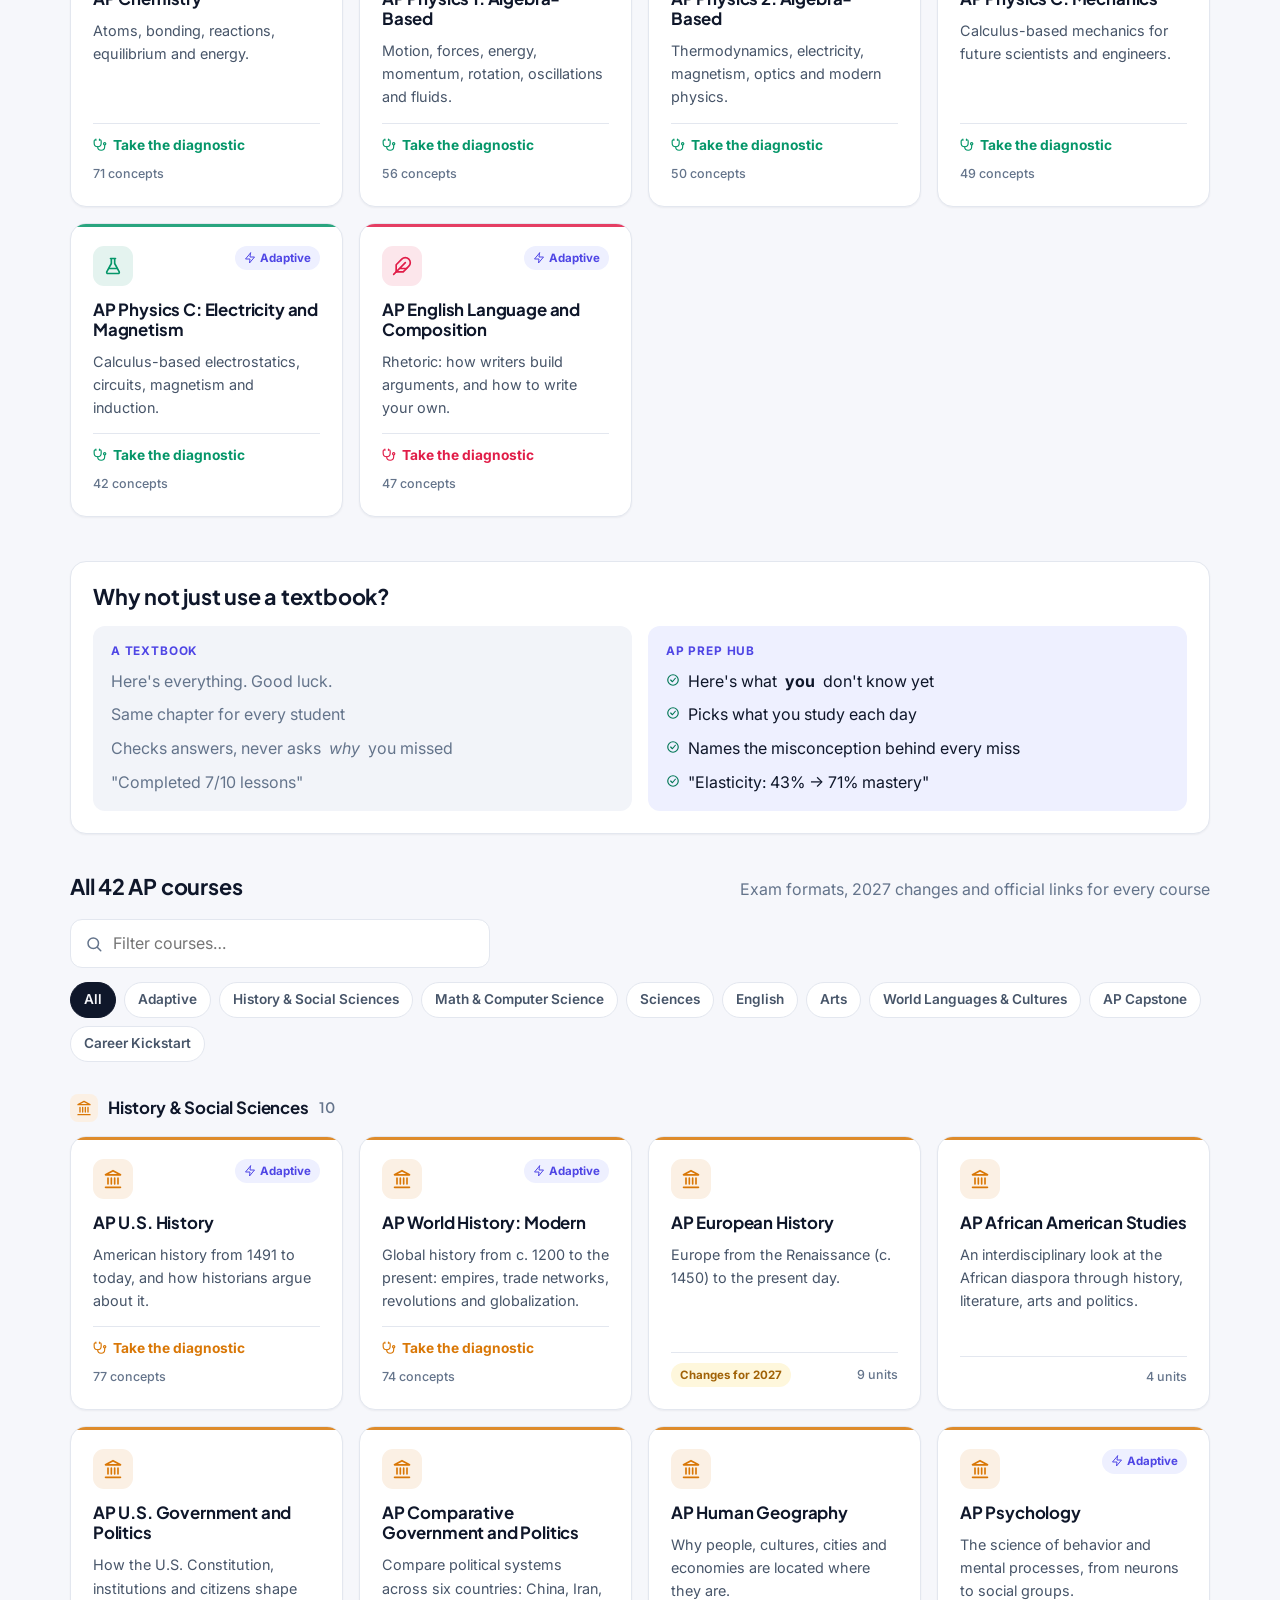
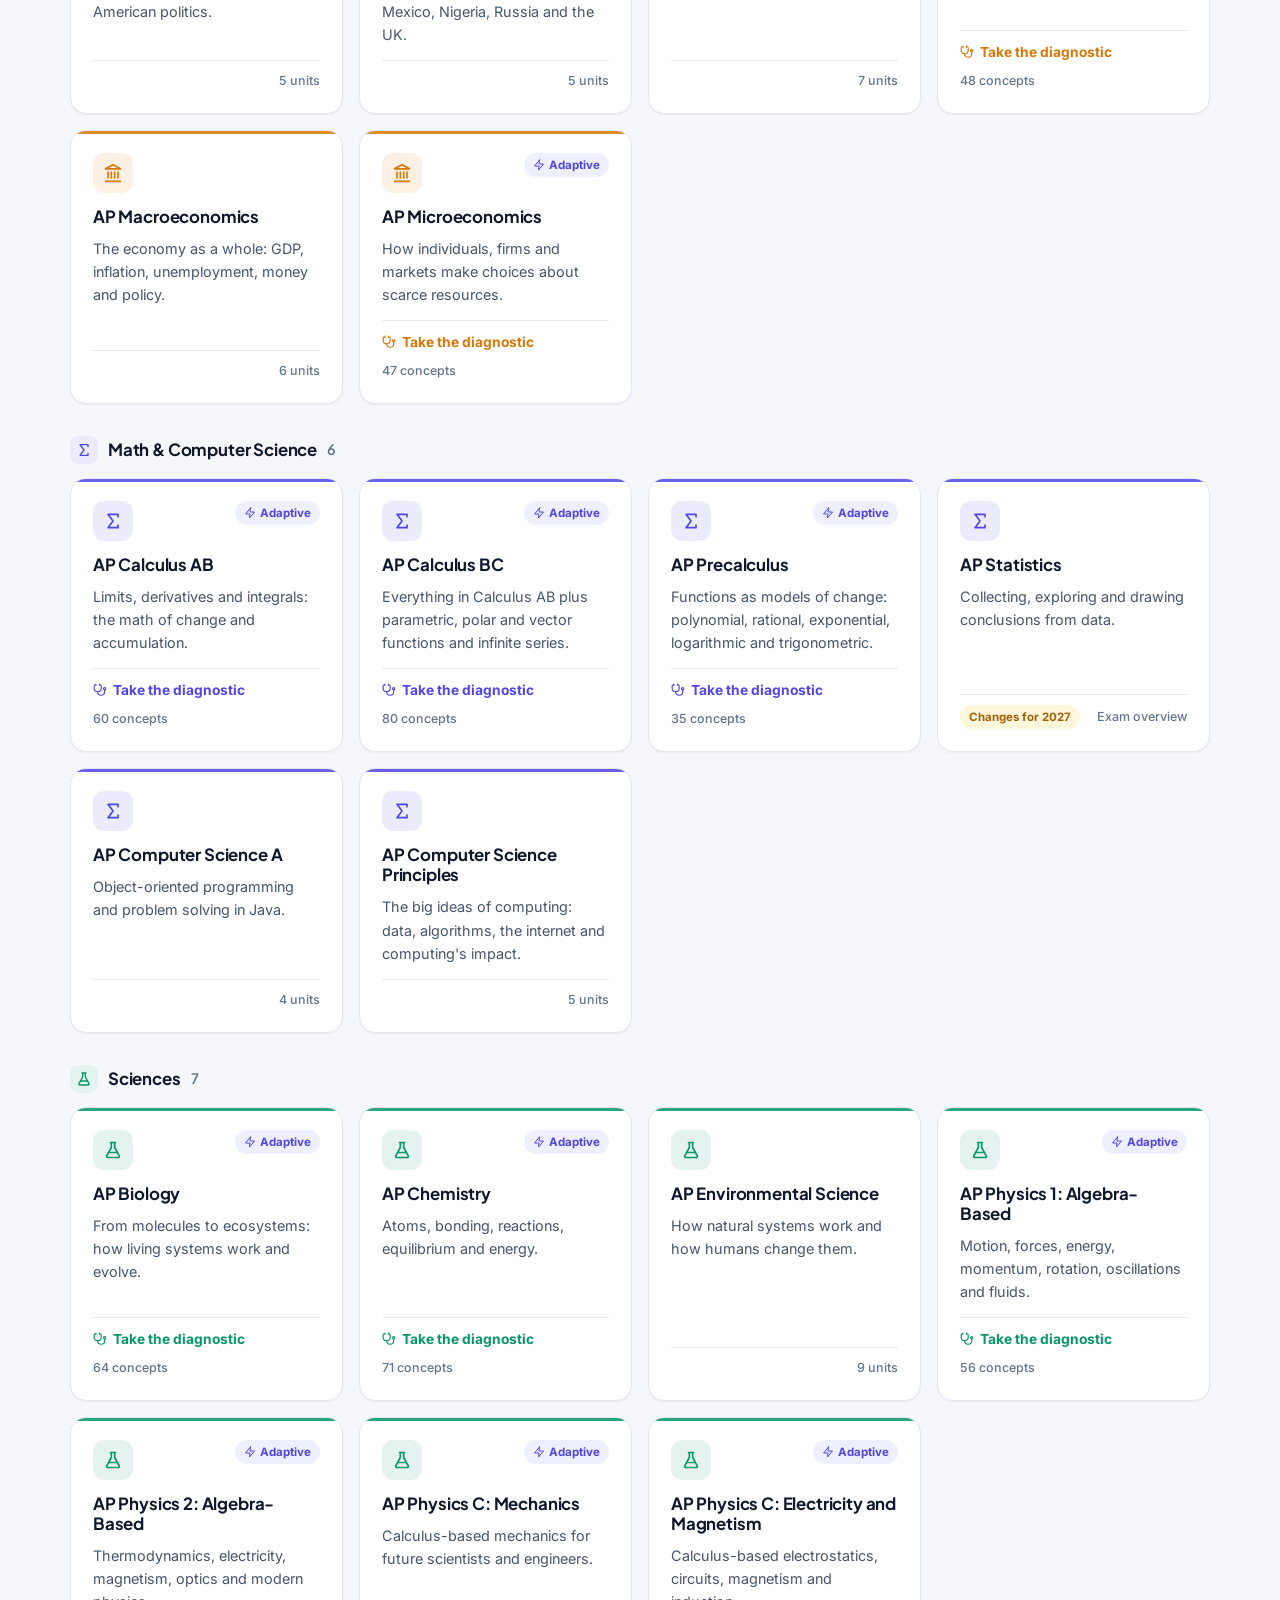
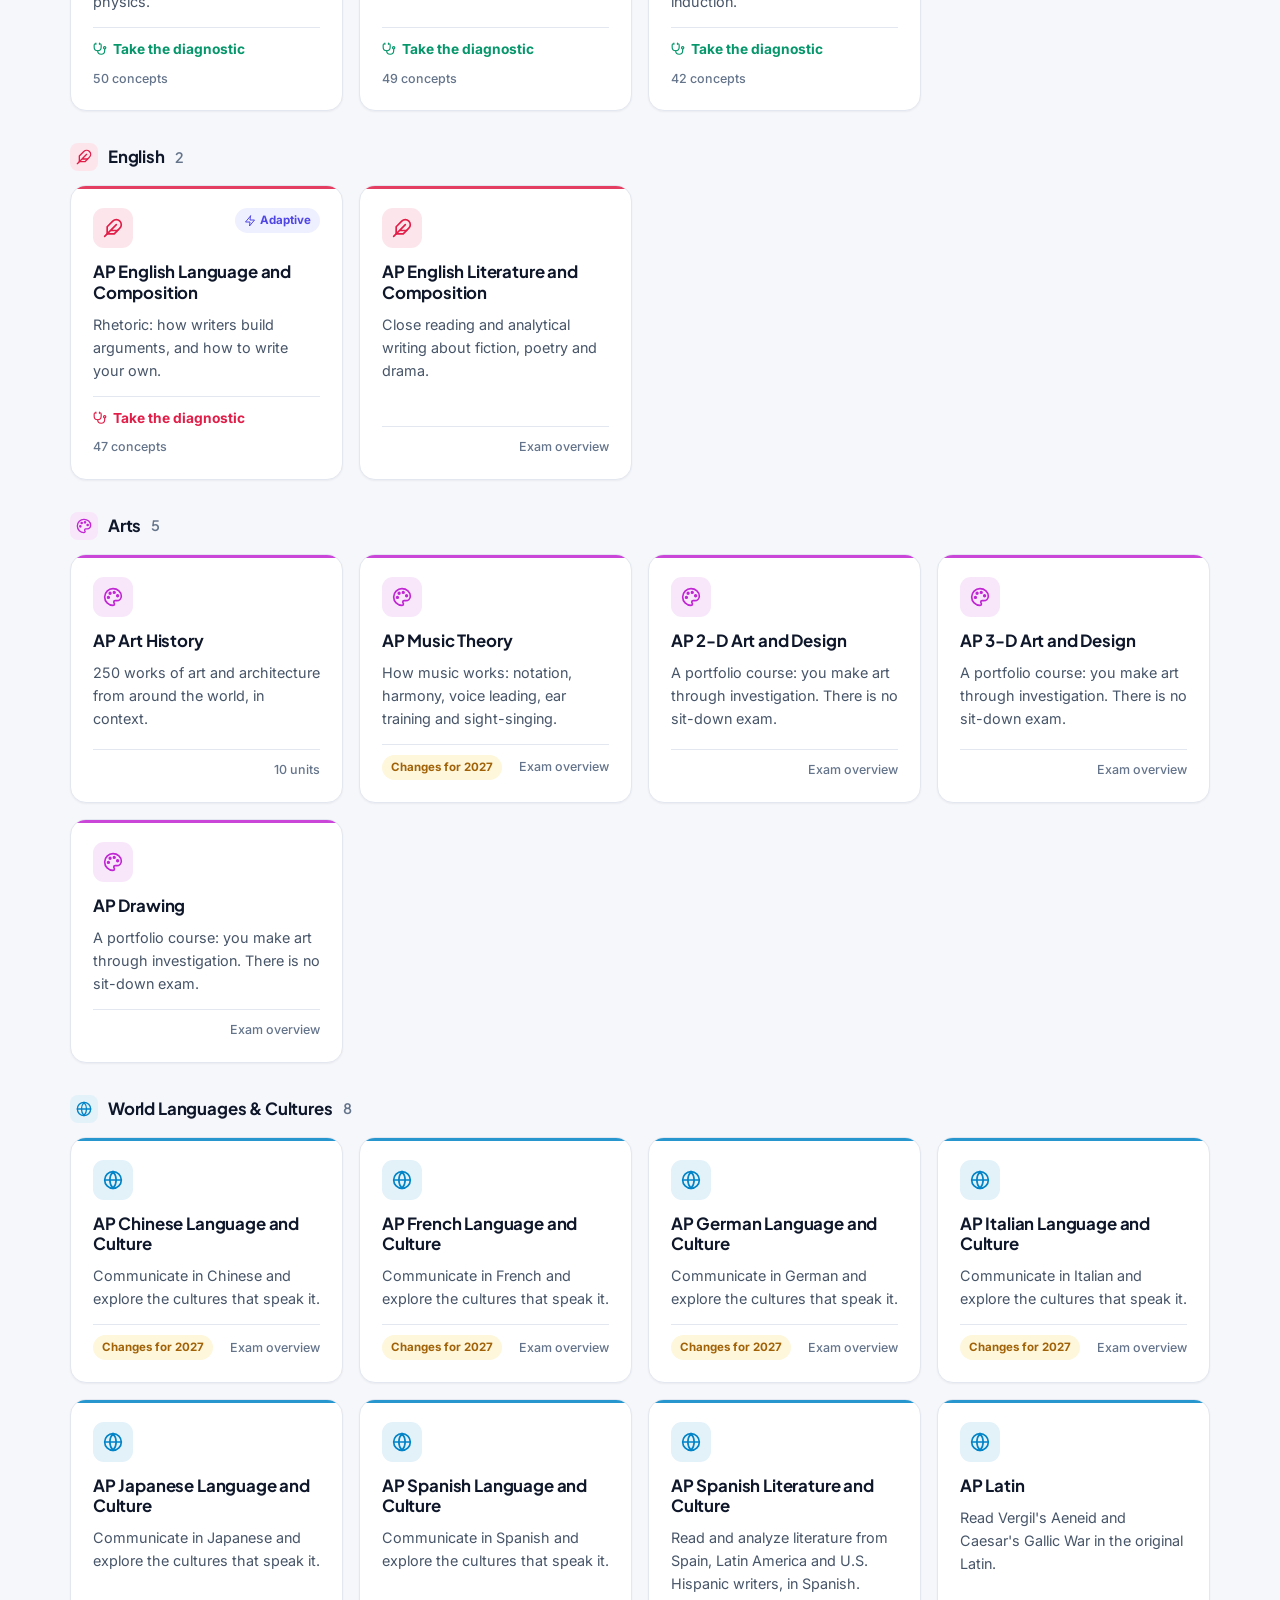
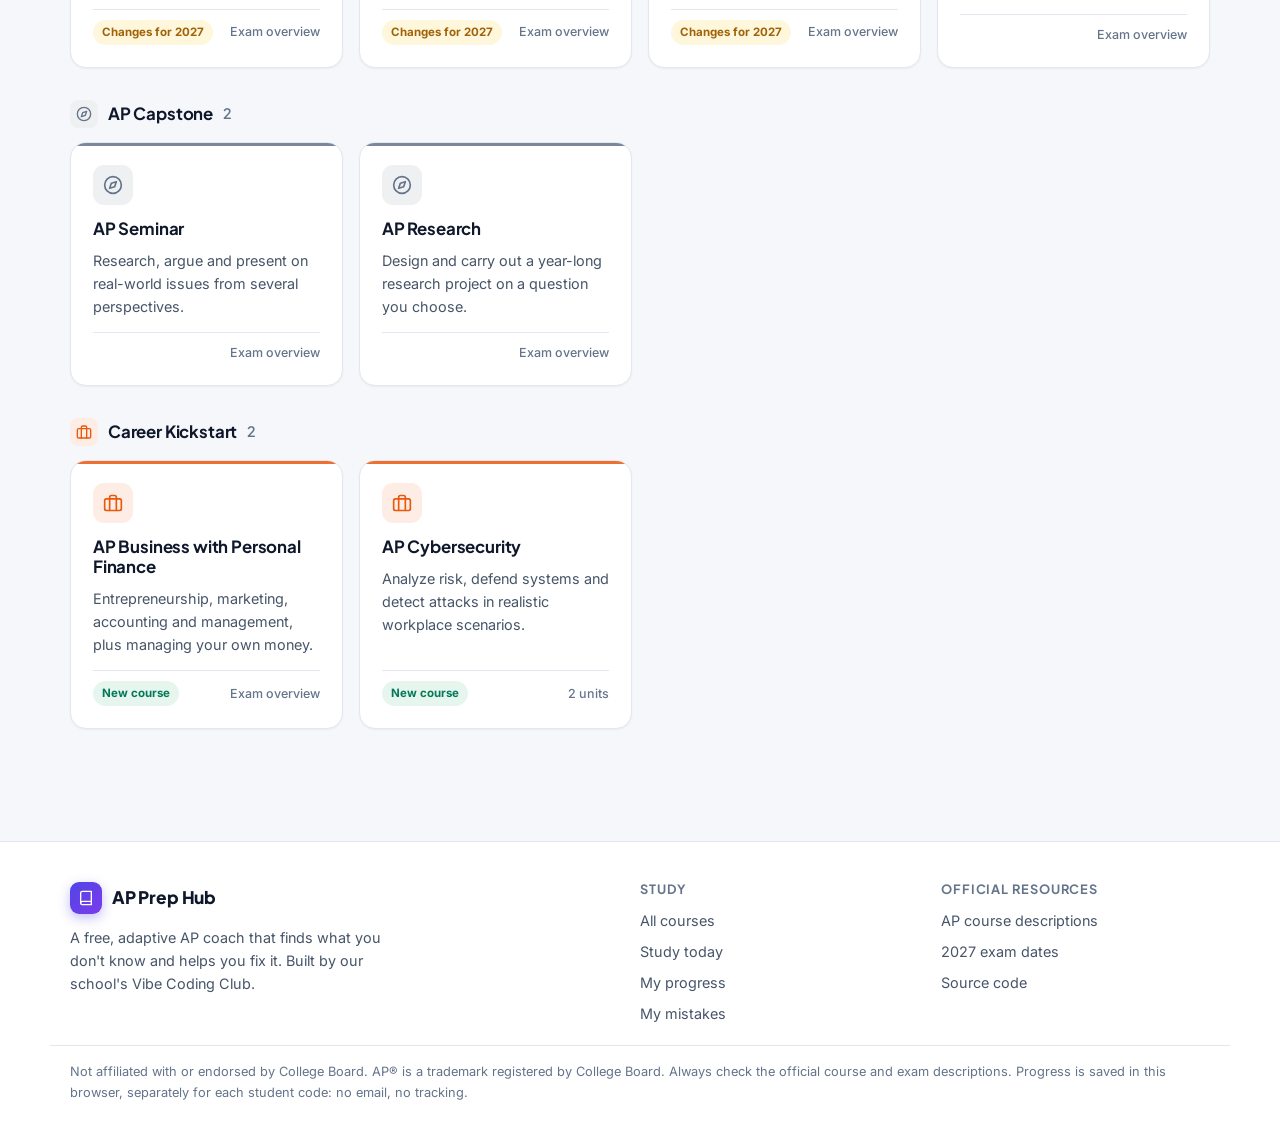
==== commit d3415d5b: "Finish deeper unit coverage for all 14 adaptive courses Adds more key concepts for Physics 2 and Phy" ====
--- a/index.html
+++ b/index.html
@@ -852,6 +852,18 @@
 @media (max-width: 1120px) { .search-btn { width: auto; } .search-btn .search-label, .search-btn kbd { display: none; } }
 @media (max-width: 800px) { .nav a span:not(.count-pill):not([data-icon]) { display: none; } .nav a { padding: 7px 9px; } }
 
+/* ---------- Concept index on the Learn tab ---------- */
+.concept-index { display: flex; flex-wrap: wrap; gap: 6px; margin: 0 0 16px; }
+.concept-index button { display: inline-flex; align-items: center; gap: 6px; padding: 5px 10px 5px 8px; border: 1px solid var(--border); border-radius: 999px; background: var(--surface); color: var(--text-2); font: inherit; font-size: 0.82rem; cursor: pointer; text-align: left; max-width: 100%; }
+.concept-index button:hover { border-color: var(--border-strong); color: var(--text); }
+.concept-index .n { font-weight: 700; color: var(--muted); }
+.concept-index .ci-dot { width: 8px; height: 8px; border-radius: 50%; flex-shrink: 0; padding: 0; }
+.concept-index .ci-dot.st-new { background: var(--border-strong); }
+.concept-index .ci-dot.st-weak { background: var(--bad); }
+.concept-index .ci-dot.st-learning { background: var(--warn); }
+.concept-index .ci-dot.st-strong { background: var(--good); }
+.concept { scroll-margin-top: 80px; }
+
 </style>
 </head>
 <body>
@@ -9613,6 +9625,683 @@
 };
 
 </script>
+<script>/* content/deep/physics-2.js */
+// More key concepts for content/physics-2.js, appended to each unit after the original concepts.
+// Each concept carries its own AP trap and flashcards (terms), which feed practice questions.
+window.AP_DEEP = window.AP_DEEP || {};
+window.AP_DEEP["physics-2"] = {
+  0: [
+    {
+      title: "Pressure from molecular collisions",
+      simple: "Gas pressure comes from countless molecules hitting the container walls.",
+      detail: "Each collision transfers momentum to the wall; pressure = average force per area. Faster molecules (higher T) or more molecules per volume raise pressure. The root-mean-square speed v_rms = √(3kT/m), so lighter molecules move faster at the same temperature.",
+      trap: "At the same temperature, different gases have the same average KE but NOT the same speed. Lighter molecules are faster.",
+      terms: [
+        ["Root-mean-square speed", "v_rms = √(3kT/m), a typical molecular speed."],
+        ["Boltzmann constant (k)", "1.38 × 10⁻²³ J/K, linking temperature and molecular energy."],
+      ],
+    },
+    {
+      title: "Specific heat and thermal equilibrium",
+      simple: "Different materials need different amounts of energy to warm up, and objects in contact reach the same temperature.",
+      detail: "Q = mcΔT. Materials with high specific heat (like water) change temperature slowly. When objects reach thermal equilibrium, heat lost by the hot object = heat gained by the cold one. Heat flows by conduction, convection and radiation; conduction rate depends on area, thickness and thermal conductivity.",
+      trap: "Temperature and heat are different: two objects at the same temperature can hold very different amounts of internal energy.",
+      terms: [
+        ["Specific heat", "Energy to raise 1 kg of a material by 1 K."],
+        ["Thermal equilibrium", "State where objects in contact have the same temperature and no net heat flow."],
+      ],
+    },
+    {
+      title: "Comparing thermodynamic processes",
+      simple: "Each process holds something constant, which decides which terms in the first law are zero.",
+      detail: "Isobaric (constant P): W = −PΔV, horizontal line on a PV diagram. Isochoric (constant V): W = 0, vertical line. Isothermal (constant T): ΔU = 0, curved hyperbola. Adiabatic (Q = 0): steeper curve than isothermal; compression heats the gas. For a closed cycle, ΔU = 0 and net work = enclosed area.",
+      trap: "In an ADIABATIC process no heat flows, but temperature still changes, because work changes the internal energy.",
+      terms: [
+        ["Isobaric process", "A process at constant pressure."],
+        ["Isochoric process", "A process at constant volume; no work is done."],
+      ],
+    },
+  ],
+  1: [
+    {
+      title: "Charge conservation and charging",
+      simple: "Charge is never created or destroyed; it moves between objects by friction, contact or induction.",
+      detail: "Rubbing transfers electrons (friction). Touching a charged conductor shares charge (conduction). Induction uses a nearby charge to separate charges, then grounding removes one kind, leaving the object oppositely charged. Charge is quantized in units of e = 1.6 × 10⁻¹⁹ C.",
+      trap: "Only ELECTRONS move in solids. A positively charged object has lost electrons; it didn't gain protons.",
+      terms: [
+        ["Conservation of charge", "Total charge in an isolated system stays constant."],
+        ["Grounding", "Connecting an object to Earth so charge can flow in or out."],
+        ["Elementary charge", "e = 1.6 × 10⁻¹⁹ C, the charge of one proton."],
+      ],
+    },
+    {
+      title: "Uniform fields and charged particle motion",
+      simple: "Between parallel plates, the field is uniform, so charges accelerate steadily like projectiles.",
+      detail: "Between parallel plates: E = ΔV/d, pointing from + to −. A charge feels F = qE, with a = qE/m. A charge entering sideways follows a parabolic path, like a projectile in gravity. Positive charges accelerate along E; electrons accelerate opposite to E.",
+      trap: "Gravity is usually negligible for electrons and protons in these problems. The electric force is billions of times larger.",
+      terms: [
+        ["Uniform electric field", "A field with the same magnitude and direction everywhere, as between parallel plates."],
+        ["E = ΔV/d", "Field strength between parallel plates."],
+      ],
+    },
+    {
+      title: "Electric potential energy of configurations",
+      simple: "Bringing like charges together stores energy; letting them fly apart releases it.",
+      detail: "For two point charges, U = kq₁q₂/r (positive for like charges, negative for unlike). For several charges, add U for every pair. Conservation of energy: a released charge converts potential energy into kinetic energy (qΔV = −ΔK).",
+      trap: "Electric potential (V) is energy PER CHARGE; potential energy (U) is the total. U = qV.",
+      terms: [
+        ["Electric potential energy", "Energy stored in a configuration of charges: U = kq₁q₂/r."],
+        ["Electron volt (eV)", "Energy gained by one electron across 1 volt: 1.6 × 10⁻¹⁹ J."],
+      ],
+    },
+  ],
+  2: [
+    {
+      title: "Electric power",
+      simple: "Power tells how fast a circuit element converts electrical energy, and brighter bulbs use more power.",
+      detail: "P = IV = I²R = V²/R. In series, the larger resistor gets more power (same I). In parallel, the smaller resistor gets more power (same V). Bulb brightness depends on the power it dissipates.",
+      trap: "Which bulb is brighter depends on the connection: in SERIES the bigger resistance glows brighter, in PARALLEL the smaller one does.",
+      terms: [
+        ["Electric power", "Rate of energy transfer: P = IV."],
+        ["Kilowatt-hour", "Unit of energy: 1 kW for 1 hour = 3.6 × 10⁶ J."],
+      ],
+    },
+    {
+      title: "Meters and internal resistance",
+      simple: "Ammeters go in series, voltmeters go in parallel, and real batteries lose some voltage inside.",
+      detail: "An ideal ammeter has zero resistance and is placed in series; an ideal voltmeter has infinite resistance and is placed in parallel. A real battery has internal resistance r: terminal voltage V = ε − Ir, which drops as current rises.",
+      trap: "A voltmeter placed in SERIES blocks the current. Meter placement is a frequent lab-design question.",
+      terms: [
+        ["Ammeter", "Measures current; connected in series."],
+        ["Voltmeter", "Measures potential difference; connected in parallel."],
+        ["Terminal voltage", "V = ε − Ir for a battery with internal resistance."],
+      ],
+    },
+    {
+      title: "Capacitors in series and parallel",
+      simple: "Capacitors combine opposite to resistors.",
+      detail: "Parallel: C_eq = C₁ + C₂ (same V). Series: 1/C_eq = 1/C₁ + 1/C₂ (same Q). Energy stored U = ½CV². In an RC circuit at steady state, no current flows through a capacitor branch, and the capacitor's voltage equals the voltage across its parallel branch.",
+      trap: "Parallel capacitors ADD directly, like series resistors. Don't use the resistor rules.",
+      terms: [
+        ["Capacitors in parallel", "Capacitances add: C_eq = C₁ + C₂."],
+        ["Energy in a capacitor", "U = ½CV²"],
+      ],
+    },
+  ],
+  3: [
+    {
+      title: "Circular motion of charges in magnetic fields",
+      simple: "A charge moving perpendicular to a magnetic field travels in a circle.",
+      detail: "Magnetic force provides the centripetal force: qvB = mv²/r, so r = mv/(qB). Faster or heavier particles make bigger circles; stronger fields make smaller ones. Mass spectrometers use this to separate isotopes. The magnetic force does no work, so speed stays constant.",
+      trap: "The radius is proportional to MOMENTUM (mv). Doubling speed doubles the radius.",
+      terms: [
+        ["Radius in a magnetic field", "r = mv/(qB)"],
+        ["Mass spectrometer", "Device separating particles by mass using magnetic deflection."],
+      ],
+    },
+    {
+      title: "Motional emf",
+      simple: "A conductor moving through a magnetic field develops a voltage across it.",
+      detail: "A rod of length L moving at speed v perpendicular to B has emf ε = BLv. In a circuit, this drives current I = BLv/R. The magnetic force on the induced current opposes the motion (Lenz's law), so an external force is needed to keep the rod moving.",
+      trap: "The force on the induced current always OPPOSES the rod's motion. Otherwise energy would come from nothing.",
+      terms: [
+        ["Motional emf", "ε = BLv for a conductor moving through a magnetic field."],
+        ["Eddy currents", "Induced current loops in conductors that oppose motion."],
+      ],
+    },
+    {
+      title: "Magnetic dipoles and materials",
+      simple: "Magnets always have north and south poles, and some materials become magnetized in a field.",
+      detail: "Magnetic field lines leave north and enter south, forming closed loops (no isolated poles). Ferromagnetic materials (iron) have domains that align in a field. A current loop acts like a magnetic dipole. Earth's magnetic field acts like a giant bar magnet.",
+      trap: "Cutting a magnet in half gives two smaller magnets, each with N and S poles. Magnetic monopoles don't exist.",
+      terms: [
+        ["Magnetic dipole", "A pair of north and south poles, like a bar magnet or current loop."],
+        ["Ferromagnetism", "Strong magnetization from aligned domains, as in iron."],
+      ],
+    },
+  ],
+  4: [
+    {
+      title: "Plane mirrors and images",
+      simple: "A plane mirror makes a virtual image the same size, as far behind the mirror as the object is in front.",
+      detail: "Law of reflection: angle of incidence = angle of reflection, measured from the normal. Plane mirror images are virtual, upright, same size, and left-right reversed. Rays appear to come from the image location.",
+      trap: "Measure angles from the NORMAL (perpendicular to the surface), not from the surface itself.",
+      terms: [
+        ["Law of reflection", "Angle of incidence equals angle of reflection."],
+        ["Virtual image", "An image where light rays only appear to come from; it can't be projected."],
+      ],
+    },
+    {
+      title: "The thin lens and mirror equations",
+      simple: "One equation relates object distance, image distance and focal length for lenses and mirrors.",
+      detail: "1/f = 1/d_o + 1/d_i. Magnification M = h_i/h_o = −d_i/d_o. Converging lenses and concave mirrors have f > 0; diverging lenses and convex mirrors have f < 0. Positive d_i means a real image; negative means virtual.",
+      trap: "Sign conventions matter: a negative image distance means VIRTUAL, and negative magnification means INVERTED.",
+      terms: [
+        ["Thin lens equation", "1/f = 1/d_o + 1/d_i"],
+        ["Magnification", "M = −d_i/d_o = h_i/h_o"],
+      ],
+    },
+    {
+      title: "Ray diagrams",
+      simple: "Draw two or three special rays to find where an image forms.",
+      detail: "For a converging lens: a ray parallel to the axis refracts through the far focal point; a ray through the center goes straight; a ray through the near focal point exits parallel. An object inside the focal length of a converging lens forms a virtual, upright, enlarged image (a magnifying glass). Diverging lenses always form virtual, upright, smaller images.",
+      trap: "An object AT the focal point of a converging lens forms no image: the rays exit parallel.",
+      terms: [
+        ["Principal rays", "Standard rays used to locate images in ray diagrams."],
+        ["Converging lens", "A lens that bends parallel rays toward a focal point."],
+      ],
+    },
+  ],
+  5: [
+    {
+      title: "Types of waves and wave speed",
+      simple: "Waves carry energy, not matter, and their speed depends on the medium.",
+      detail: "Transverse waves oscillate perpendicular to their direction (light, waves on a string); longitudinal waves oscillate parallel (sound). v = fλ. The medium sets wave speed; frequency is set by the source and stays the same when a wave changes medium, so wavelength changes.",
+      trap: "When a wave enters a new medium, FREQUENCY stays the same; speed and wavelength change.",
+      terms: [
+        ["Transverse wave", "A wave whose oscillation is perpendicular to its direction of travel."],
+        ["Longitudinal wave", "A wave whose oscillation is parallel to its direction of travel, like sound."],
+      ],
+    },
+    {
+      title: "Superposition and beats",
+      simple: "Overlapping waves add together, and two slightly different frequencies make a pulsing sound.",
+      detail: "Superposition: the displacements of overlapping waves add. Beat frequency = |f₁ − f₂|, heard as loudness rising and falling. Musicians tune instruments by eliminating beats.",
+      trap: "Beat frequency is the DIFFERENCE between the two frequencies, not their average or sum.",
+      terms: [
+        ["Superposition principle", "Overlapping waves' displacements add."],
+        ["Beat frequency", "|f₁ − f₂|, the rate of loudness variation."],
+      ],
+    },
+    {
+      title: "Double-slit interference and diffraction gratings",
+      simple: "Light through two slits makes bright and dark bands, proving it behaves like a wave.",
+      detail: "Bright fringes where the path difference is a whole number of wavelengths: d sin θ = mλ. For small angles, fringe spacing Δy = λL/d. Diffraction gratings (many slits) give sharper, brighter maxima. Single-slit diffraction spreads light more for narrower slits.",
+      trap: "Fringes spread FARTHER apart with longer wavelength or SMALLER slit spacing.",
+      terms: [
+        ["Path difference", "Difference in distance traveled by two waves."],
+        ["Diffraction grating", "A surface with many slits producing sharp interference maxima."],
+      ],
+    },
+    {
+      title: "Thin-film interference",
+      simple: "Colors in soap bubbles come from light reflecting off both surfaces of a thin film.",
+      detail: "Light reflecting off a medium with a higher index of refraction flips phase by half a wavelength. The extra path through the film (2t) combined with these phase flips determines whether reflected colors interfere constructively or destructively. The wavelength inside the film is λ/n.",
+      trap: "Count phase flips at EACH surface. Only reflection from a higher-index medium flips the phase.",
+      terms: [
+        ["Thin-film interference", "Interference between reflections from the two surfaces of a thin film."],
+        ["Phase change on reflection", "A half-wavelength shift when light reflects from a higher-index medium."],
+      ],
+    },
+  ],
+  6: [
+    {
+      title: "Mass–energy equivalence and binding energy",
+      simple: "Mass can turn into energy: E = mc².",
+      detail: "The mass of a nucleus is less than the total mass of its separate protons and neutrons; this mass defect times c² is the binding energy. Fission of heavy nuclei and fusion of light nuclei both release energy by moving toward the most tightly bound nuclei (around iron).",
+      trap: "Both fission AND fusion release energy, because both increase binding energy per nucleon.",
+      terms: [
+        ["Mass defect", "Difference between the mass of separated nucleons and the nucleus."],
+        ["Binding energy", "Energy needed to separate a nucleus into its nucleons."],
+      ],
+    },
+    {
+      title: "Types of radioactive decay",
+      simple: "Unstable nuclei release alpha particles, beta particles, or gamma rays.",
+      detail: "Alpha decay: emits a helium nucleus (mass number −4, atomic number −2). Beta-minus decay: a neutron becomes a proton, emitting an electron (atomic number +1). Beta-plus decay emits a positron. Gamma decay emits a photon with no change in particles. Charge and nucleon number are conserved.",
+      trap: "In beta-minus decay, the atomic number INCREASES by 1 while the mass number stays the same.",
+      terms: [
+        ["Alpha decay", "Emission of a helium nucleus, reducing mass number by 4."],
+        ["Beta-minus decay", "A neutron converts to a proton, emitting an electron."],
+        ["Gamma ray", "High-energy photon emitted by a nucleus."],
+      ],
+    },
+    {
+      title: "Conservation laws in nuclear reactions",
+      simple: "Nuclear reactions conserve charge, nucleon number, energy and momentum.",
+      detail: "Balance equations so the atomic numbers (charge) and mass numbers (nucleons) are equal on both sides. Energy released (Q) = (mass of reactants − mass of products)c². Momentum is conserved, so decay products recoil in opposite directions.",
+      trap: "Balance BOTH the top numbers (mass number) and the bottom numbers (atomic number).",
+      terms: [
+        ["Nucleon number", "Total number of protons and neutrons (mass number)."],
+        ["Q value", "Energy released in a nuclear reaction."],
+      ],
+    },
+  ],
+};
+
+</script>
+<script>/* content/deep/physics-c-em.js */
+// More key concepts for content/physics-c-em.js, appended to each unit after the original concepts.
+// Each concept carries its own AP trap and flashcards (terms), which feed practice questions.
+window.AP_DEEP = window.AP_DEEP || {};
+window.AP_DEEP["physics-c-em"] = {
+  0: [
+    {
+      title: "Superposition of point-charge fields",
+      simple: "The total field from several charges is the vector sum of each charge's field.",
+      detail: "Find each field's magnitude with kq/r², draw its direction (away from +, toward −), break into components, and add. Symmetry often cancels components. Somewhere between two like charges the field is zero; for unlike charges, the zero point lies outside, nearer the smaller charge.",
+      trap: "Add fields as VECTORS by component. Adding magnitudes directly is only valid when they point the same way.",
+      terms: [
+        ["Superposition", "The net field is the vector sum of individual fields."],
+        ["Null point", "A location where the net electric field is zero."],
+      ],
+    },
+    {
+      title: "Electric dipoles",
+      simple: "A dipole is a pair of equal and opposite charges; in a field, it feels torque but no net force.",
+      detail: "Dipole moment p = qd, pointing from − to +. In a uniform field: net force = 0, torque τ = p × E (magnitude pE sin θ), which aligns the dipole with the field. Potential energy U = −p·E is lowest when aligned. Far from a dipole, its field falls off as 1/r³.",
+      trap: "In a UNIFORM field, a dipole feels zero net force. It only rotates. A nonuniform field can pull it.",
+      terms: [
+        ["Dipole moment", "p = qd, pointing from the negative to the positive charge."],
+        ["Torque on a dipole", "τ = p × E"],
+      ],
+    },
+    {
+      title: "Field lines",
+      simple: "Field lines show the direction of the field, and their density shows its strength.",
+      detail: "Lines start on positive charges and end on negative charges (or infinity), never cross, and are perpendicular to conductor surfaces. The number of lines is proportional to the charge. Closer lines mean a stronger field.",
+      trap: "A charge released from rest does NOT generally follow a curved field line. Its velocity and the field direction can differ.",
+      terms: [
+        ["Field line density", "Closer lines indicate a stronger field."],
+        ["Field line rule", "Field lines never cross each other."],
+      ],
+    },
+  ],
+  1: [
+    {
+      title: "Potential of continuous charge distributions",
+      simple: "Add up the potential from every small piece of charge, which is easier than adding fields because potential is a scalar.",
+      detail: "V = ∫k dq/r. On the axis of a ring: V = kQ/√(x² + R²). For a uniformly charged rod, integrate along its length. Once V is known as a function of position, find E = −dV/dx.",
+      trap: "No vector components needed for V: it's a scalar. That's why finding V first and then E = −dV/dx is often easier.",
+      terms: [
+        ["Potential from continuous charge", "V = ∫k dq/r"],
+        ["Potential on a ring's axis", "V = kQ/√(x² + R²)"],
+      ],
+    },
+    {
+      title: "Equipotential surfaces",
+      simple: "Equipotentials are surfaces of constant voltage, always perpendicular to field lines.",
+      detail: "Moving a charge along an equipotential takes no work. Closely spaced equipotentials mean a strong field (E ≈ ΔV/Δs). Around a point charge, equipotentials are spheres; between parallel plates, they are flat planes parallel to the plates.",
+      trap: "Equipotentials and field lines are always PERPENDICULAR. Drawing them any other way loses points.",
+      terms: [
+        ["Equipotential surface", "A surface where the potential is the same everywhere."],
+        ["Field from equipotential spacing", "E ≈ ΔV/Δs, stronger where equipotentials are closer."],
+      ],
+    },
+    {
+      title: "Potential of spheres and conductors",
+      simple: "Outside a charged sphere, V looks like a point charge; inside a conductor, V is constant.",
+      detail: "For a charged conducting sphere: V = kQ/r outside, and V = kQ/R (constant) everywhere inside. For a uniformly charged insulating sphere, V keeps increasing toward the center. Connecting two conducting spheres by a wire makes them the same potential, so the smaller sphere has a higher surface charge density.",
+      trap: "E = 0 inside a conductor but V is NOT zero. It equals the surface value.",
+      terms: [
+        ["Potential inside a conductor", "Constant, equal to its surface potential."],
+        ["Charge sharing", "Connected conductors reach the same potential."],
+      ],
+    },
+  ],
+  2: [
+    {
+      title: "Induced charges and shielding",
+      simple: "A conductor rearranges its charges to cancel fields inside, which shields its interior.",
+      detail: "A charge placed inside a cavity of a neutral conductor induces an equal and opposite charge on the cavity wall and an equal charge on the outer surface. A closed conducting shell with no charge inside has zero field in its cavity, regardless of outside fields (a Faraday cage).",
+      trap: "Charge inside a cavity still shows up on the OUTER surface of the conductor. The outside field isn't blocked.",
+      terms: [
+        ["Faraday cage", "A conducting enclosure that blocks external electric fields."],
+        ["Induced charge", "Charge redistributed in a conductor by a nearby field."],
+      ],
+    },
+    {
+      title: "Capacitance of cylinders and spheres",
+      simple: "Use Gauss's law to find the field, integrate to find ΔV, then C = Q/ΔV.",
+      detail: "Steps: assume charge ±Q, find E between the conductors with Gauss's law, compute ΔV = −∫E·dr, and divide. Cylindrical: C = 2πε₀L/ln(b/a). Spherical: C = 4πε₀ab/(b − a). An isolated sphere: C = 4πε₀R.",
+      trap: "Capacitance depends only on GEOMETRY. The Q you assumed cancels out at the end.",
+      terms: [
+        ["Cylindrical capacitor", "C = 2πε₀L/ln(b/a)"],
+        ["Isolated sphere capacitance", "C = 4πε₀R"],
+      ],
+    },
+    {
+      title: "How dielectrics work",
+      simple: "A dielectric's molecules line up in the field, weakening it and letting the capacitor store more charge.",
+      detail: "Polarized molecules create an opposing internal field, so the net field is reduced by a factor κ. With the battery disconnected (Q fixed), V drops and C rises by κ. With the battery connected (V fixed), Q rises by κ. Every dielectric has a breakdown field beyond which it conducts.",
+      trap: "Decide first whether Q or V is fixed. The effects of inserting a dielectric depend on it.",
+      terms: [
+        ["Polarization", "Alignment of molecular dipoles in an electric field."],
+        ["Dielectric strength", "The maximum field a material can withstand before breaking down."],
+      ],
+    },
+  ],
+  3: [
+    {
+      title: "Multi-loop circuits with Kirchhoff's rules",
+      simple: "For circuits that can't be simplified, write junction and loop equations and solve them together.",
+      detail: "Assign a current (with a guessed direction) to each branch. Junction rule at nodes: ΣI_in = ΣI_out. Loop rule around independent loops: ΣΔV = 0 (−IR going with the current, +ε going from − to + through a battery). A negative answer means the current actually flows the other way.",
+      trap: "A negative current isn't wrong. It means your guessed direction was backward. Keep the sign when using it.",
+      terms: [
+        ["Branch current", "The current in one path of a circuit."],
+        ["Independent loops", "Loops giving new equations; you need as many as unknown currents minus junction equations."],
+      ],
+    },
+    {
+      title: "Current density and resistivity",
+      simple: "Current comes from charges drifting slowly through a wire, and resistivity depends on the material.",
+      detail: "I = nqv_dA, where v_d is the drift velocity (typically under a millimeter per second). Current density J = I/A = σE, and resistivity ρ = 1/σ. R = ρL/A. Resistivity of metals rises with temperature.",
+      trap: "Drift velocity is SLOW even though signals travel near light speed. The field sets all charges moving almost instantly.",
+      terms: [
+        ["Drift velocity", "The average velocity of charge carriers in a conductor."],
+        ["Current density", "J = I/A, current per unit cross-sectional area."],
+      ],
+    },
+    {
+      title: "Discharging RC circuits",
+      simple: "A discharging capacitor loses charge exponentially through the resistor.",
+      detail: "q(t) = Q₀e^(−t/RC), I(t) = (Q₀/RC)e^(−t/RC), V(t) = V₀e^(−t/RC). After one time constant, 37% remains. The energy stored in the capacitor is dissipated in the resistor. With several resistors, use the equivalent resistance the capacitor sees.",
+      trap: "During discharge, the current flows OPPOSITE to its charging direction. Watch the direction in circuit questions.",
+      terms: [
+        ["Discharging capacitor", "q(t) = Q₀e^(−t/RC)"],
+        ["37% rule", "After one time constant, a discharging capacitor keeps about 37% of its charge."],
+      ],
+    },
+  ],
+  4: [
+    {
+      title: "Magnetic dipole moment and torque on loops",
+      simple: "A current loop in a magnetic field feels a torque that turns it to line up with the field.",
+      detail: "Magnetic moment μ = NIA, perpendicular to the loop (right-hand rule). Torque τ = μ × B, magnitude NIAB sin θ. In a uniform field, the net force on a closed loop is zero. This torque powers electric motors.",
+      trap: "The torque is MAXIMUM when the plane of the loop is parallel to B (μ perpendicular to B), and zero when the loop faces the field.",
+      terms: [
+        ["Magnetic moment", "μ = NIA for a current loop."],
+        ["Torque on a current loop", "τ = μ × B"],
+      ],
+    },
+    {
+      title: "Velocity selectors and combined fields",
+      simple: "Crossed electric and magnetic fields let only particles of one speed pass straight through.",
+      detail: "The Lorentz force F = q(E + v × B). When qE = qvB, the forces cancel: v = E/B. Faster particles curve one way and slower ones the other. Mass spectrometers pair a velocity selector with a magnetic field to measure mass.",
+      trap: "The selected speed v = E/B is the same for ANY charge or mass. Only speed matters.",
+      terms: [
+        ["Lorentz force", "F = q(E + v × B)"],
+        ["Velocity selector", "Crossed E and B fields passing only particles with v = E/B."],
+      ],
+    },
+    {
+      title: "Using the Biot–Savart law for arcs and segments",
+      simple: "For curved or finite wires, add up the field contributions from each small piece.",
+      detail: "Arc of angle θ (radians) and radius R, at its center: B = μ₀Iθ/(4πR). A full loop (θ = 2π) gives μ₀I/(2R). Straight segments pointing directly at the point contribute nothing. Combine contributions from arcs and segments with their directions.",
+      trap: "Straight wire segments aimed at the point contribute ZERO field, because dl × r̂ = 0 for them.",
+      terms: [
+        ["Field at the center of an arc", "B = μ₀Iθ/(4πR)"],
+        ["Field at the center of a loop", "B = μ₀I/(2R)"],
+      ],
+    },
+  ],
+  5: [
+    {
+      title: "Rotating loops and generators",
+      simple: "A coil spinning in a magnetic field produces an alternating emf.",
+      detail: "Φ = NBA cos(ωt), so ε = NBAω sin(ωt). The emf is greatest when the flux is changing fastest, which happens when the flux itself is zero (the loop's plane is parallel to B). Generators convert mechanical work into electrical energy; motors do the reverse.",
+      trap: "Maximum emf occurs at ZERO flux, not maximum flux. The emf depends on the rate of change.",
+      terms: [
+        ["AC generator", "A rotating coil in a magnetic field that produces alternating emf."],
+        ["Peak emf of a generator", "ε_max = NBAω"],
+      ],
+    },
+    {
+      title: "Self-inductance of a solenoid",
+      simple: "A coil's inductance depends on its turns, area and length.",
+      detail: "For a long solenoid: L = μ₀N²A/ℓ. The induced emf ε = −L dI/dt opposes changes in current. Inductors smooth current changes, so a sudden break in a circuit with an inductor can cause a large voltage spike.",
+      trap: "Inductance scales with N², so doubling the number of turns (same length) quadruples L.",
+      terms: [
+        ["Inductance of a solenoid", "L = μ₀N²A/ℓ"],
+        ["Back emf", "The emf induced in an inductor opposing changes in current."],
+      ],
+    },
+    {
+      title: "Energy in inductors and magnetic fields",
+      simple: "An inductor stores energy in its magnetic field, just as a capacitor stores it in an electric field.",
+      detail: "U = ½LI². Magnetic energy density u = B²/(2μ₀). In an LR circuit, the energy stored at steady state is ½L(ε/R)². When the circuit is opened through a resistor, that energy is dissipated as heat.",
+      trap: "At steady state, the inductor acts like a wire (no voltage across it) but STILL stores energy ½LI².",
+      terms: [
+        ["Energy in an inductor", "U = ½LI²"],
+        ["Magnetic energy density", "u = B²/(2μ₀)"],
+      ],
+    },
+  ],
+};
+
+</script>
+<script>/* content/deep/physics-c-mechanics.js */
+// More key concepts for content/physics-c-mechanics.js, appended to each unit after the original concepts.
+// Each concept carries its own AP trap and flashcards (terms), which feed practice questions.
+window.AP_DEEP = window.AP_DEEP || {};
+window.AP_DEEP["physics-c-mechanics"] = {
+  0: [
+    {
+      title: "Vectors in two dimensions",
+      simple: "Break two-dimensional motion into independent x and y components.",
+      detail: "Position, velocity and acceleration are vectors: r = xî + yĵ, v = dr/dt, a = dv/dt. Treat each component separately with its own equations, then combine: speed = √(vₓ² + v_y²). The dot product finds components along a direction; unit vectors î and ĵ mark directions.",
+      trap: "Each direction has its OWN acceleration. Don't use a vertical acceleration in horizontal equations.",
+      terms: [
+        ["Unit vector", "A vector of length 1 marking a direction, like î or ĵ."],
+        ["Position vector", "r(t) = x(t)î + y(t)ĵ"],
+      ],
+    },
+    {
+      title: "Relative motion",
+      simple: "Velocity depends on the reference frame, and velocities in different frames add as vectors.",
+      detail: "v_A relative to ground = v_A relative to B + v_B relative to ground. Accelerations are the same in all inertial frames. Classic problems: boats crossing rivers and planes in wind, where the heading and actual path differ.",
+      trap: "For a boat to go straight across a river, it must point UPSTREAM, so its crossing speed is less than its speed in still water.",
+      terms: [
+        ["Relative velocity", "Velocity measured with respect to a chosen reference frame."],
+        ["Galilean transformation", "Adding velocities between frames: v = v′ + u."],
+      ],
+    },
+    {
+      title: "Kinematics graphs with calculus",
+      simple: "Slopes of graphs give derivatives, and areas under graphs give integrals.",
+      detail: "Slope of x–t = velocity; slope of v–t = acceleration. Area under v–t = displacement; area under a–t = change in velocity. Curved graphs need instantaneous slopes (tangent lines) and integrals rather than simple triangles and rectangles.",
+      trap: "Area under an a–t graph gives CHANGE in velocity, not the velocity itself. Add the initial velocity.",
+      terms: [
+        ["Slope of a v–t graph", "Instantaneous acceleration."],
+        ["Area under an a–t graph", "Change in velocity."],
+      ],
+    },
+  ],
+  1: [
+    {
+      title: "Friction",
+      simple: "Friction opposes sliding: static friction adjusts up to a limit, kinetic friction is roughly constant.",
+      detail: "Static friction: f_s ≤ μ_sN, only as large as needed to prevent slipping. Kinetic friction: f_k = μ_kN, opposite the relative motion. Usually μ_s > μ_k. On an incline at the verge of slipping, μ_s = tan θ.",
+      trap: "Static friction is NOT always μ_sN. That's only its maximum, reached right before slipping.",
+      terms: [
+        ["Static friction", "Friction preventing motion, up to μ_sN."],
+        ["Kinetic friction", "f_k = μ_kN, opposing sliding motion."],
+      ],
+    },
+    {
+      title: "Connected systems",
+      simple: "Treat connected objects as one system for acceleration, then isolate one object to find tension.",
+      detail: "For an Atwood machine (ideal pulley): a = (m₁ − m₂)g/(m₁ + m₂). Write Newton's second law for each object with a consistent sign convention for the direction of motion. Tension is internal to the system and cancels when the objects are combined.",
+      trap: "Tension is NOT equal to either hanging weight when the system accelerates. Solve for it.",
+      terms: [
+        ["Atwood machine", "Two masses connected over a pulley."],
+        ["Ideal pulley", "Massless, frictionless pulley; the tension is the same on both sides."],
+      ],
+    },
+    {
+      title: "Spring forces",
+      simple: "A spring pulls or pushes back in proportion to how far it's stretched or compressed.",
+      detail: "F = −kx. Springs in series: 1/k_eq = 1/k₁ + 1/k₂ (softer). Springs in parallel: k_eq = k₁ + k₂ (stiffer). A hanging mass stretches a spring by x = mg/k to its new equilibrium.",
+      trap: "Springs combine OPPOSITE to resistors: in series the equivalent spring constant is SMALLER.",
+      terms: [
+        ["Springs in parallel", "k_eq = k₁ + k₂"],
+        ["Springs in series", "1/k_eq = 1/k₁ + 1/k₂"],
+      ],
+    },
+  ],
+  2: [
+    {
+      title: "The work-energy theorem with variable forces",
+      simple: "Net work, even from changing forces, equals the change in kinetic energy.",
+      detail: "W_net = ∫F_net · dx = ΔK. For a force given as F(x), integrate to find work, then use ΔK to find the speed. Negative net work slows the object down.",
+      trap: "Use the NET force for ΔK, or add the work of every force. One force's work alone doesn't give the speed change.",
+      terms: [
+        ["Work-energy theorem", "W_net = ΔK"],
+        ["Work by a variable force", "W = ∫F(x) dx"],
+      ],
+    },
+    {
+      title: "Nonconservative work",
+      simple: "Friction and other nonconservative forces change a system's mechanical energy.",
+      detail: "W_nc = ΔK + ΔU. Kinetic friction removes mechanical energy, converting it to thermal energy; the work depends on the path. With drag forces that vary with speed, the energy lost must be found by integration or from the energy difference.",
+      trap: "Conservative forces can be written as potential energy; nonconservative forces CAN'T. Don't give friction a potential energy.",
+      terms: [
+        ["Nonconservative force", "A force whose work depends on path, like friction."],
+        ["Mechanical energy", "K + U"],
+      ],
+    },
+    {
+      title: "Energy diagrams and turning points",
+      simple: "A U(x) graph shows where an object can go, where it turns around, and where it balances.",
+      detail: "Total energy E is a horizontal line. The object can only be where U ≤ E; K = E − U at each point. Turning points occur where U = E (K = 0). The force is F = −dU/dx: it points downhill on the graph. Minima are stable equilibria; maxima are unstable.",
+      trap: "The object can't be where U > E. Those regions are classically FORBIDDEN, since K would be negative.",
+      terms: [
+        ["Turning point", "Where U = E and the object momentarily stops."],
+        ["Unstable equilibrium", "A maximum of U(x); a small push sends the object away."],
+      ],
+    },
+  ],
+  3: [
+    {
+      title: "Momentum and Newton's second law",
+      simple: "Force equals the rate of change of momentum, which works even when mass changes.",
+      detail: "F_net = dp/dt. For constant mass this is ma. It applies directly to changing-mass systems like rockets and conveyor belts (F = v dm/dt when material lands at speed v). A system's total momentum changes only due to external forces.",
+      trap: "For changing mass, use F = dp/dt, not F = ma. Mass entering or leaving the system carries momentum.",
+      terms: [
+        ["Newton's second law (momentum form)", "F_net = dp/dt"],
+        ["Rocket propulsion", "Forward force from expelling mass backward at high speed."],
+      ],
+    },
+    {
+      title: "Center of mass of continuous objects",
+      simple: "For a solid object, find the center of mass by integrating over its mass.",
+      detail: "x_cm = (1/M)∫x dm. With linear density λ(x), dm = λ dx. A uniform rod's center of mass is at its middle; if density increases toward one end, the center of mass shifts that way. For systems, v_cm = Σm·v/M and a_cm = F_ext/M.",
+      trap: "Set dm correctly: for a rod with λ = kx, dm = kx dx, and the total mass M = ∫λ dx isn't just k × L.",
+      terms: [
+        ["dm for a rod", "dm = λ dx, where λ may vary with position."],
+        ["Center of mass (continuous)", "x_cm = (1/M)∫x dm"],
+      ],
+    },
+    {
+      title: "Collisions in two dimensions",
+      simple: "In 2D collisions, momentum is conserved separately in the x and y directions.",
+      detail: "Σpₓ before = Σpₓ after, and Σp_y before = Σp_y after. Glancing collisions produce objects moving at angles. For an elastic collision between equal masses with one at rest, they move off at 90° to each other.",
+      trap: "Conserve each COMPONENT separately. Adding the momentum magnitudes (ignoring direction) gives wrong answers.",
+      terms: [
+        ["Glancing collision", "A collision where objects move off at angles."],
+        ["Momentum components", "pₓ and p_y, each conserved separately with no external force."],
+      ],
+    },
+  ],
+  4: [
+    {
+      title: "Calculating rotational inertia by integration",
+      simple: "Rotational inertia adds up r² times each bit of mass across an object.",
+      detail: "I = ∫r² dm. For a uniform rod about its center: I = ML²/12; about one end: ML²/3. Thin hoop: MR². Solid disk: ½MR². Solid sphere: ⅖MR². The same mass farther from the axis gives more rotational inertia.",
+      trap: "Measure r from the AXIS OF ROTATION, not from the object's center, when setting up the integral.",
+      terms: [
+        ["Rotational inertia (integral)", "I = ∫r² dm"],
+        ["Solid sphere", "I = ⅖MR² about its center."],
+      ],
+    },
+    {
+      title: "The parallel-axis theorem",
+      simple: "Shift rotational inertia to a new axis by adding Md².",
+      detail: "I = I_cm + Md², where d is the distance between the new axis and a parallel axis through the center of mass. The smallest rotational inertia for any direction is about an axis through the center of mass.",
+      trap: "Start from the CENTER-OF-MASS axis. You can't use the theorem directly between two off-center axes.",
+      terms: [
+        ["Distance d in the parallel-axis theorem", "The distance between the new axis and the parallel center-of-mass axis."],
+        ["Center-of-mass axis", "Axis through the center of mass; gives the minimum I for that direction."],
+      ],
+    },
+    {
+      title: "Torque as a cross product",
+      simple: "Torque is a vector: its direction comes from the right-hand rule.",
+      detail: "τ = r × F, magnitude rF sin θ, where r goes from the axis to the point where F acts. Curl your fingers from r to F; your thumb points along τ. Counterclockwise torques point out of the page; clockwise into it.",
+      trap: "Use the angle BETWEEN r and F. When they are parallel or antiparallel, the torque is zero.",
+      terms: [
+        ["Torque vector", "τ = r × F"],
+        ["Lever arm", "Perpendicular distance from the axis to the line of the force."],
+      ],
+    },
+  ],
+  5: [
+    {
+      title: "Rolling with friction",
+      simple: "Static friction makes objects roll without slipping; it adjusts to keep v = Rω.",
+      detail: "For rolling without slipping, v = Rω and a = Rα, and static friction does no work. Down an incline, objects with smaller I/(MR²) accelerate faster: a solid sphere beats a disk, which beats a hoop. If an object slips, kinetic friction does work and v ≠ Rω.",
+      trap: "In a race down a ramp, MASS and RADIUS don't matter, only the shape (the ratio I/MR²).",
+      terms: [
+        ["Contact point in rolling", "The point touching the ground is momentarily at rest."],
+        ["Shape factor", "The ratio I/(MR²), which determines rolling acceleration."],
+      ],
+    },
+    {
+      title: "Angular impulse",
+      simple: "A torque acting over time changes angular momentum.",
+      detail: "Angular impulse = ∫τ dt = ΔL, the rotational analog of J = Δp. Net external torque τ = dL/dt. A point particle has angular momentum L = r × p about any point, magnitude mvr⊥.",
+      trap: "Angular momentum depends on the chosen POINT. State which point you are measuring it about.",
+      terms: [
+        ["Net torque and angular momentum", "τ_net = dL/dt"],
+        ["Angular momentum of a particle", "L = r × p"],
+      ],
+    },
+    {
+      title: "Orbits and Kepler's laws",
+      simple: "Planets move in ellipses, sweep out equal areas in equal times, and take longer to orbit when farther out.",
+      detail: "Kepler's second law follows from conservation of angular momentum: a planet moves fastest at its closest point. Kepler's third law: T² ∝ r³ (T² = 4π²r³/GM for circular orbits). Gravitational PE U = −GMm/r; circular orbit total energy E = −GMm/(2r).",
+      trap: "Angular momentum (not speed) is constant in an elliptical orbit, so speed CHANGES around the orbit.",
+      terms: [
+        ["Kepler's third law", "T² ∝ r³ for orbits around the same body."],
+        ["Gravitational potential energy", "U = −GMm/r, zero at infinite separation."],
+      ],
+    },
+  ],
+  6: [
+    {
+      title: "The physical pendulum",
+      simple: "Any rigid object swinging about a pivot oscillates with a period set by its inertia and center of mass.",
+      detail: "For small angles, τ = −mgd θ, so T = 2π√(I/(mgd)), where d is the distance from pivot to center of mass and I is about the pivot. A simple pendulum is the special case I = mL², d = L, giving T = 2π√(L/g).",
+      trap: "Use rotational inertia about the PIVOT, not about the center of mass (use the parallel-axis theorem).",
+      terms: [
+        ["Period of a physical pendulum", "T = 2π√(I/(mgd)), with I about the pivot."],
+        ["Torsion pendulum", "An object twisting on a wire: T = 2π√(I/κ)."],
+      ],
+    },
+    {
+      title: "Phase and initial conditions",
+      simple: "The general SHM solution has an amplitude and a phase that match where the motion starts.",
+      detail: "x(t) = A cos(ωt + φ). Use x(0) and v(0) to find A and φ: A = √(x₀² + (v₀/ω)²). Starting at maximum displacement: φ = 0 (cosine). Starting at equilibrium moving in the positive direction: x = A sin(ωt).",
+      trap: "Match BOTH initial position and initial velocity. A cosine starting at x = A only fits if the object starts at rest.",
+      terms: [
+        ["Phase constant (φ)", "Sets where in the cycle the oscillation starts."],
+        ["Amplitude from initial conditions", "A = √(x₀² + (v₀/ω)²)"],
+      ],
+    },
+    {
+      title: "Vertical springs and SHM",
+      simple: "A mass on a vertical spring oscillates the same way as a horizontal one, around a shifted equilibrium.",
+      detail: "The new equilibrium stretch is mg/k. Measured from that point, the motion is SHM with ω = √(k/m) and the same period as horizontally. Gravity only shifts the center of oscillation.",
+      trap: "Gravity does NOT change the period of a mass on a spring. It only moves the equilibrium position.",
+      terms: [
+        ["Equilibrium stretch", "The extension mg/k where a hanging mass is balanced."],
+        ["Period of a mass-spring system", "T = 2π√(m/k)"],
+      ],
+    },
+  ],
+};
+
+</script>
 <script>/* content/deep/precalculus.js */
 // More key concepts for content/precalculus.js, appended to each unit after the original concepts.
 // Each concept carries its own AP trap and flashcards (terms), which feed practice questions.
@@ -12257,6 +12946,12 @@
           <button data-view="both" class="${conceptView === "both" ? "is-active" : ""}">+ Exam detail</button>
         </div>
       </div>
+      <nav class="concept-index" aria-label="Concepts in this unit">
+        ${unit.concepts.map((c, i) => {
+          const st = Engine.status(Engine.state(Engine.conceptKey(course.id, idx, i)));
+          return `<button data-jump="${i}" title="${esc(st.label)}"><span class="ci-dot st-${st.id}"></span><span class="n">${i + 1}</span>${esc(c.title)}</button>`;
+        }).join("")}
+      </nav>
       ${unit.concepts.map((c, i) => {
         const s = Engine.state(Engine.conceptKey(course.id, idx, i));
         return `
@@ -12278,6 +12973,9 @@
       }).join("")}
     `;
     body.querySelectorAll("[data-view]").forEach((b) => b.addEventListener("click", () => { conceptView = b.dataset.view; draw(); }));
+    body.querySelectorAll("[data-jump]").forEach((b) => b.addEventListener("click", () => {
+      body.querySelector(`#concept-${b.dataset.jump}`).scrollIntoView({ behavior: "smooth", block: "start" });
+    }));
     body.querySelectorAll("[data-try]").forEach((el) => tryIt(el, course, idx, +el.dataset.try));
   };
   draw();
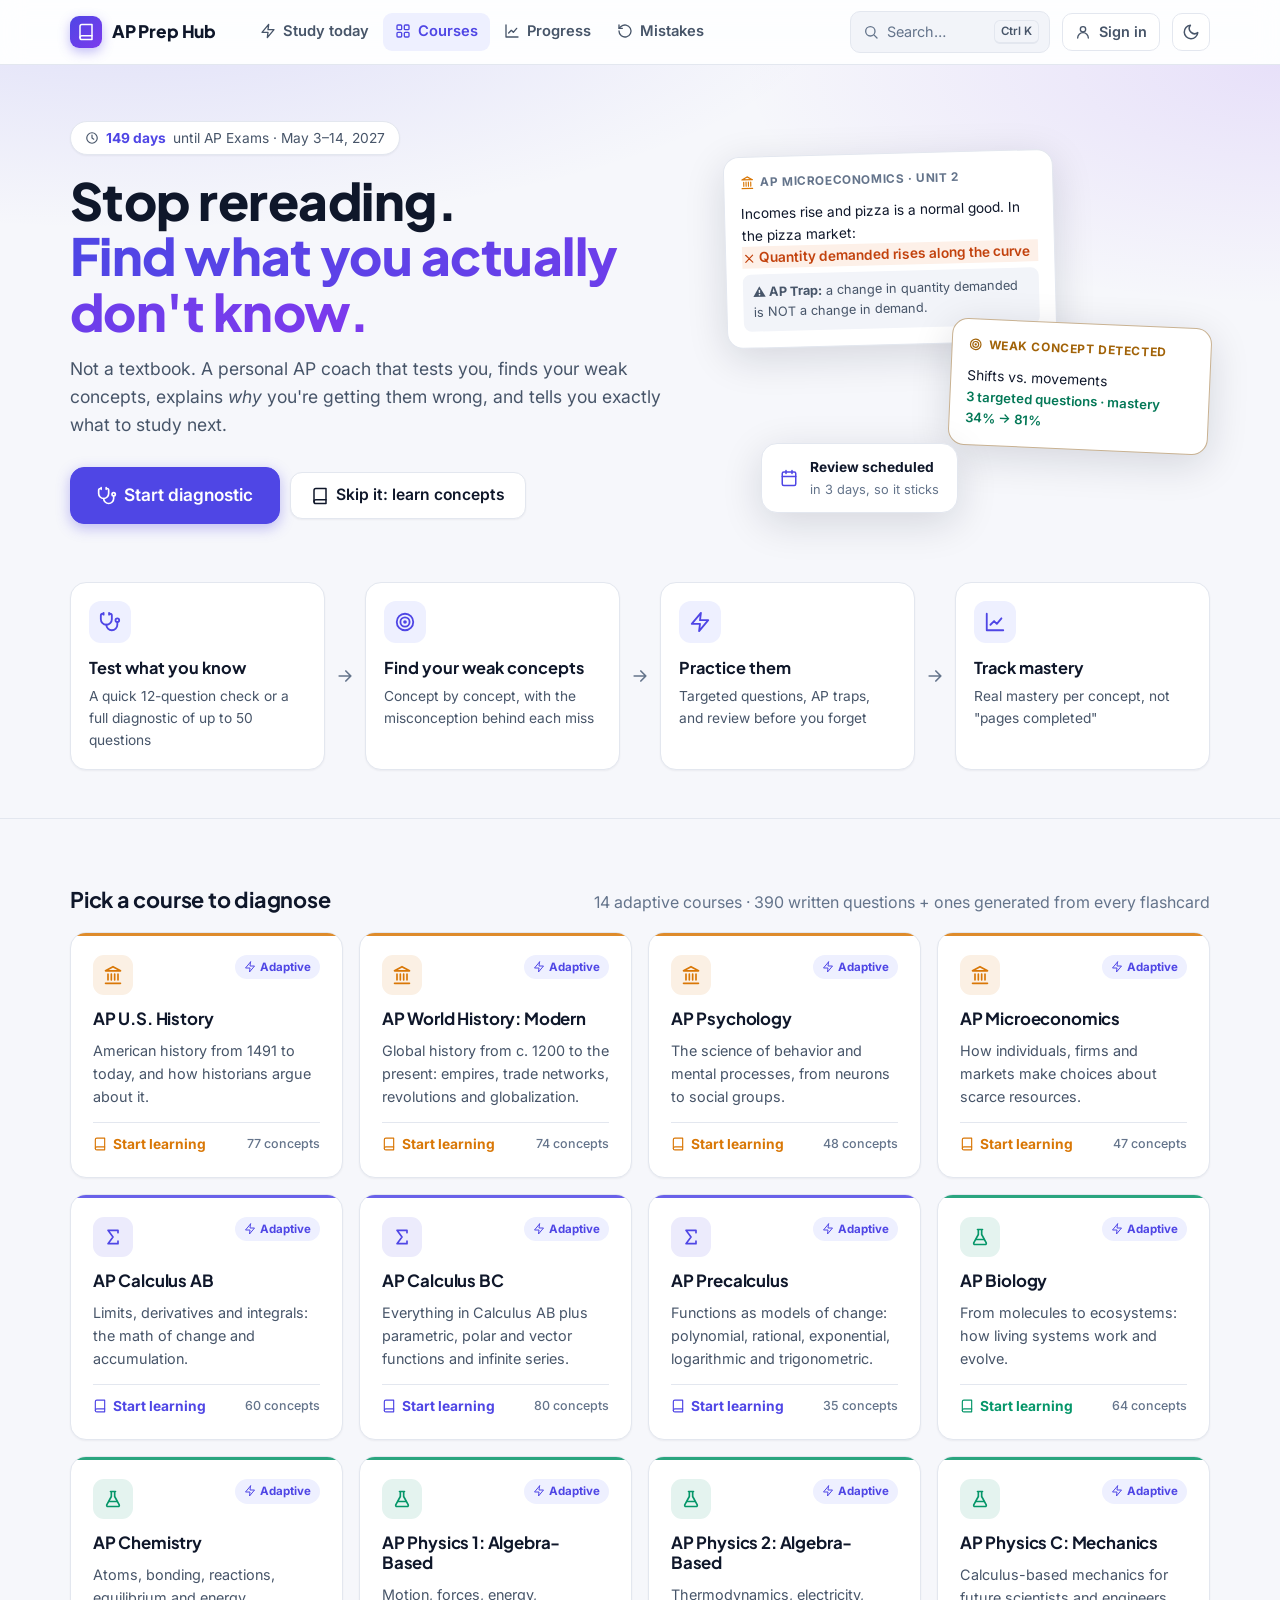
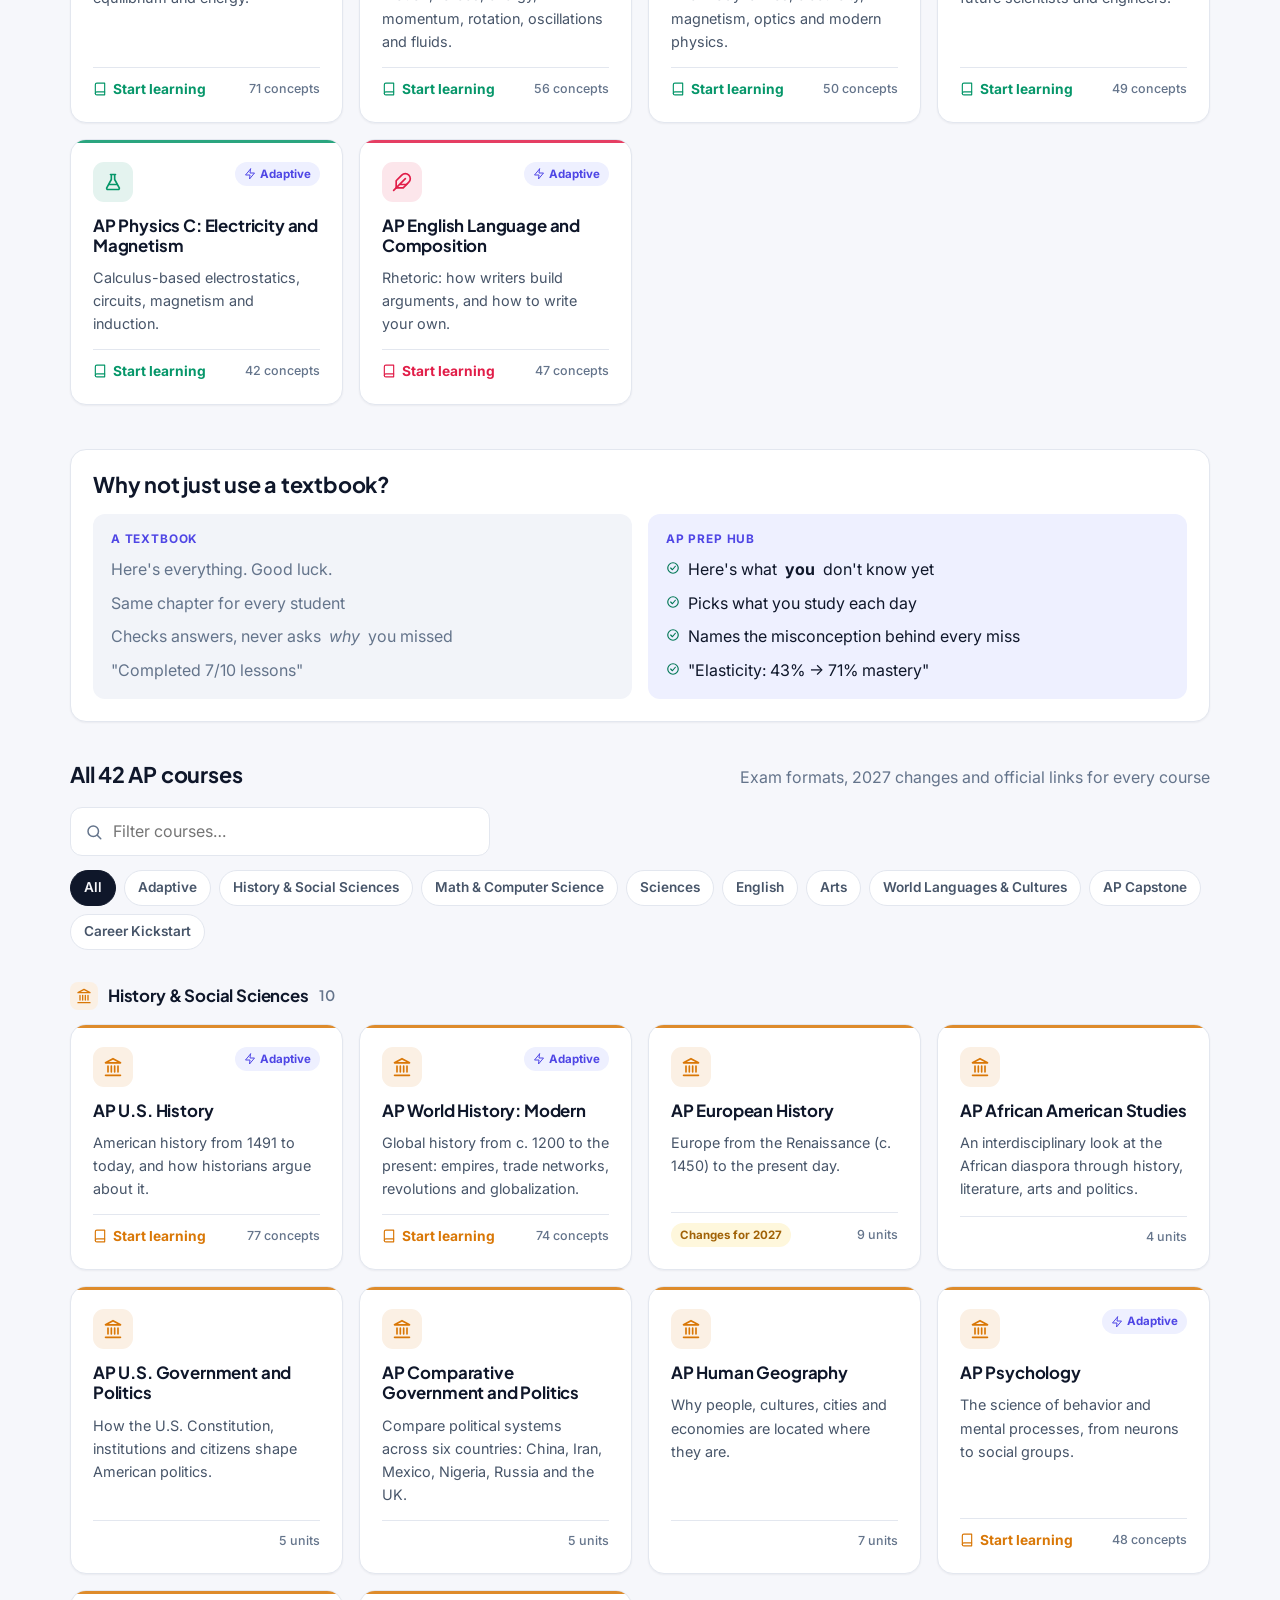
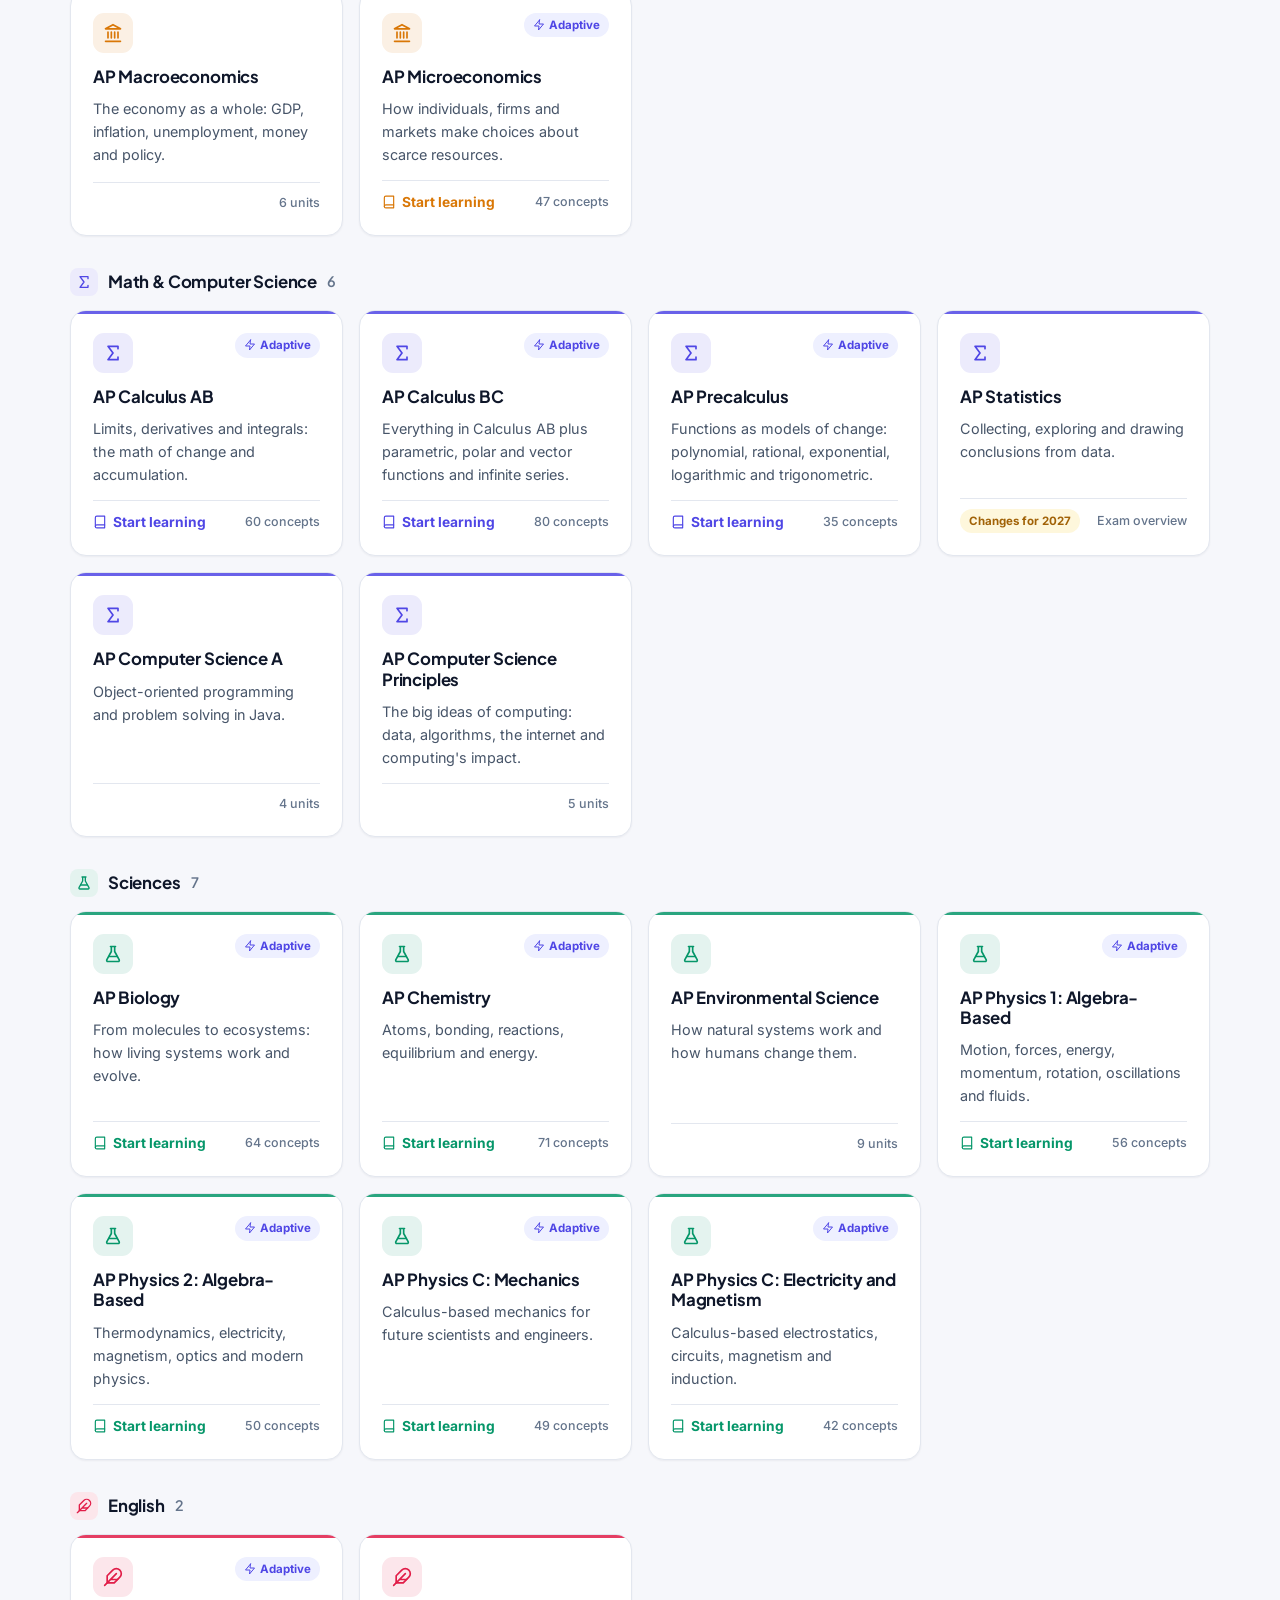
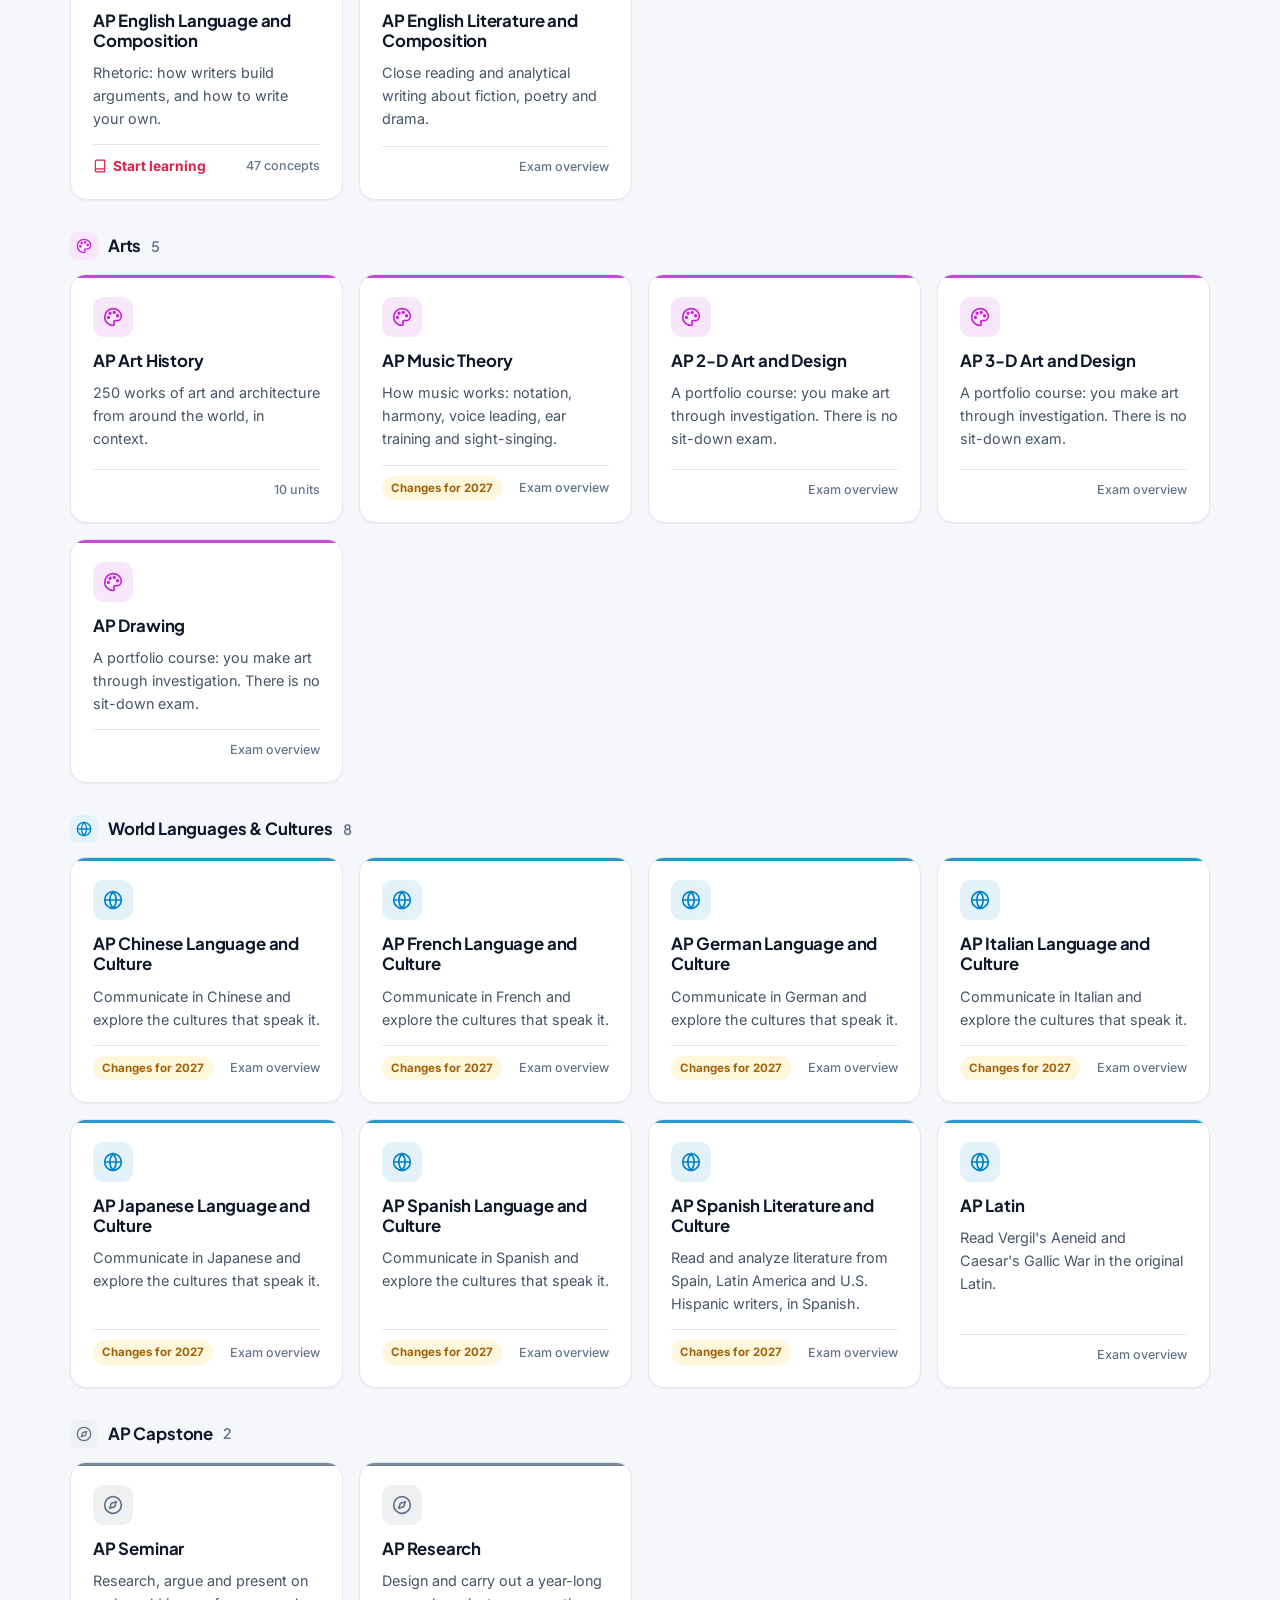
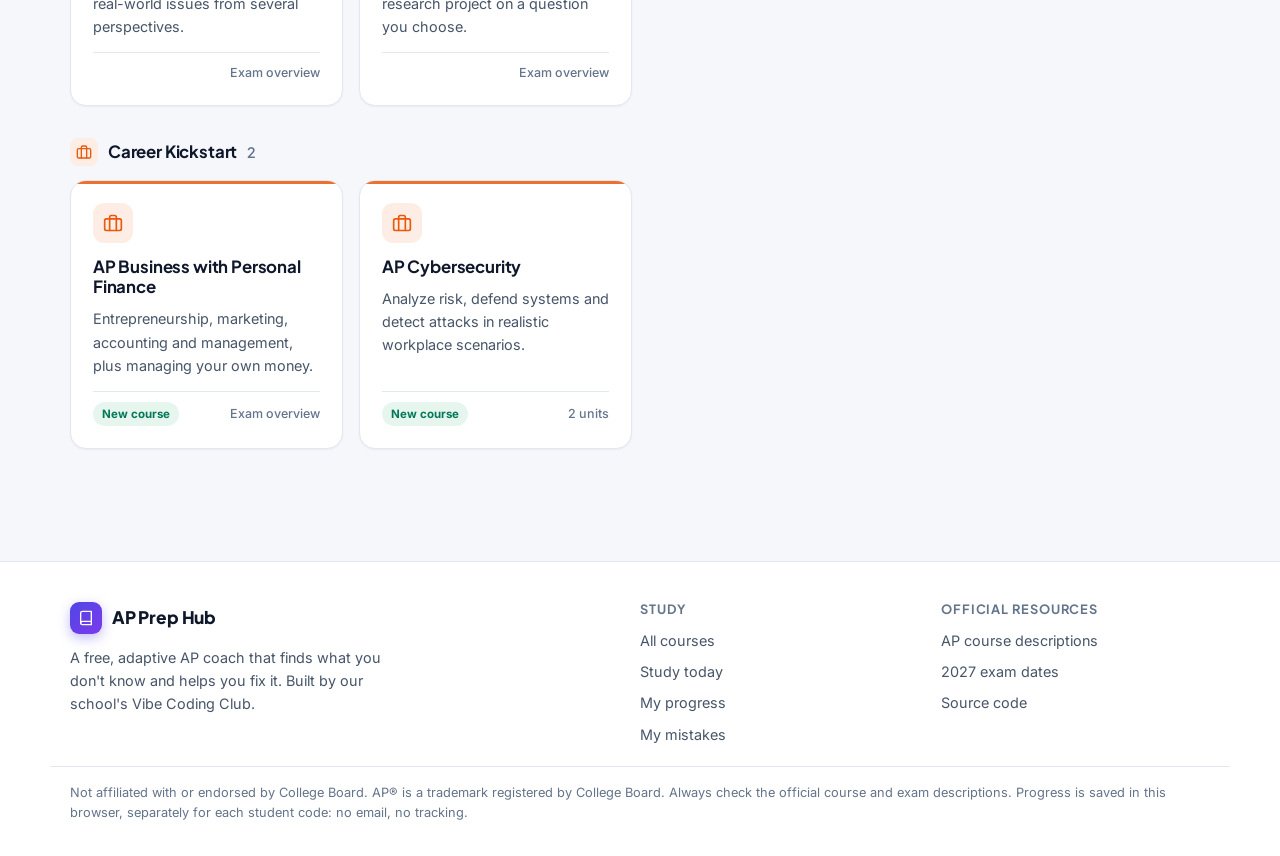
==== commit 1a920ab3: "Make the diagnostic optional Students can skip the diagnostic and start learning concepts from the h" ====
--- a/index.html
+++ b/index.html
@@ -864,6 +864,10 @@
 .concept-index .ci-dot.st-strong { background: var(--good); }
 .concept { scroll-margin-top: 80px; }
 
+/* ---------- Skipping the diagnostic ---------- */
+.diag-skip { display: flex; align-items: center; justify-content: space-between; gap: 14px; flex-wrap: wrap; margin-top: 18px; padding-top: 16px; border-top: 1px solid var(--border); text-align: left; }
+.diag-skip > div { display: flex; flex-direction: column; gap: 2px; flex: 1 1 260px; }
+
 </style>
 </head>
 <body>
@@ -12146,8 +12150,11 @@
     if (d.length) return { kind: "review", title: `Review ${d.length} concept${d.length === 1 ? "" : "s"} due today`, reason: "Spaced review locks in what you've learned before you forget it.", courses: [...new Set(d.map((c) => c.courseId))] };
     const w = weakest(active, 1)[0];
     if (w) return { kind: "concept", title: `Fix your weakest concept: ${w.title}`, reason: `${courseById[w.courseId].name} · Unit ${w.unitIdx + 1}. You're at ${Math.round(w.s.m * 100)}% mastery.`, concept: w };
-    const needsDiag = courseIds.find((id) => !store.data.diag[id]);
-    if (needsDiag) return { kind: "diagnostic", title: `Take the ${courseById[needsDiag].name} diagnostic`, reason: "5 minutes to find out exactly which concepts you don't know yet.", courseId: needsDiag };
+    // The diagnostic is optional: courses the student chose to skip it for get "start learning" instead.
+    const needsDiag = courseIds.find((id) => !store.data.diag[id] && !store.data.skip?.[id] && !active.includes(id));
+    if (needsDiag) return { kind: "diagnostic", title: `Take the ${courseById[needsDiag].name} diagnostic`, reason: "5 minutes to find out exactly which concepts you don't know yet. Optional: you can skip it and start learning.", courseId: needsDiag };
+    const fresh = courseIds.find((id) => !active.includes(id));
+    if (!active.length && fresh) return { kind: "learn", title: `Start learning ${courseById[fresh].name}`, reason: "Begin with Unit 1's concepts. Each question you answer builds your mastery.", courseId: fresh };
     const next = active[0] || courseIds[0];
     return next ? { kind: "smart", title: "Continue smart practice", reason: "Keep building mastery on concepts you haven't locked in yet.", courseId: next } : null;
   }
@@ -12257,7 +12264,7 @@
 // switches to "apprep.v1.s.<CODE>", so students sharing a computer each keep their own progress.
 const STORE_KEY = "apprep.v1";
 const STUDENT_KEY = "apprep.student";
-const EMPTY = () => ({ v: 2, q: {}, cs: {}, hist: [], diag: {}, known: {}, mine: [], frq: {}, days: [], recent: null });
+const EMPTY = () => ({ v: 2, q: {}, cs: {}, hist: [], diag: {}, skip: {}, known: {}, mine: [], frq: {}, days: [], recent: null });
 const keyFor = (code) => (code ? `${STORE_KEY}.s.${code}` : STORE_KEY);
 function readProgress(code) {
   try {
@@ -12497,7 +12504,7 @@
               ? `<a class="btn btn-primary btn-xl" href="#/today">${icon("zap", 20)} What should I study today?</a>
                  <button class="btn btn-lg" data-pick-diagnostic>${icon("stethoscope", 18)} New diagnostic</button>`
               : `<button class="btn btn-primary btn-xl" data-pick-diagnostic>${icon("stethoscope", 20)} Start diagnostic</button>
-                 <span class="muted small">Quick (12 questions) or full (42) · no sign-up</span>`}
+                 <button class="btn btn-lg" data-pick-learn>${icon("book", 18)} Skip it: learn concepts</button>`}
           </div>
         </div>
         <div class="hero-art" aria-hidden="true">
@@ -12594,17 +12601,19 @@
   practice: { short: "to strengthen", icon: "trend", title: "Strengthen what you know" },
 };
 
-// Course picker for the "Start diagnostic" button.
-function openDiagnosticPicker() {
+// Course picker for "Start diagnostic" and "Skip it: learn concepts".
+function openDiagnosticPicker(learn = false) {
   const el = document.createElement("div");
   el.className = "palette-overlay";
   el.innerHTML = `
     <div class="palette picker" role="dialog" aria-label="Choose a course">
       <div class="picker-head"><h2>Which course are you taking?</h2><button class="icon-btn" data-close aria-label="Close">${icon("x", 18)}</button></div>
-      <p class="muted">Choose a quick check (12 questions) or a full diagnostic (up to 50 questions across every unit). At the end you'll see exactly which concepts you understand, and which ones to fix first.</p>
+      <p class="muted">${learn
+        ? "Start with Unit 1's concepts. Your mastery builds as you practice, and you can take the diagnostic any time."
+        : "Choose a quick check (12 questions) or a full diagnostic (up to 50 questions across every unit). At the end you'll see exactly which concepts you understand, and which ones to fix first."}</p>
       <div class="picker-grid">${GUIDE_IDS.map((id) => {
         const c = courseById[id];
-        return `<a class="picker-item" href="#/course/${id}/diagnostic" style="${catVars(c.cat)}"><span class="cat-icon sm">${catIcon(c.cat, 16)}</span><span>${esc(c.name)}</span></a>`;
+        return `<a class="picker-item" href="#/course/${id}/${learn ? "unit/1" : "diagnostic"}" ${learn ? `data-skip-diag="${id}"` : ""} style="${catVars(c.cat)}"><span class="cat-icon sm">${catIcon(c.cat, 16)}</span><span>${esc(c.name)}</span></a>`;
       }).join("")}</div>
     </div>`;
   const close = () => { el.remove(); document.body.classList.remove("no-scroll"); document.removeEventListener("keydown", onKey); };
@@ -12615,7 +12624,13 @@
   document.body.classList.add("no-scroll");
   el.querySelector(".picker-item").focus();
 }
-document.addEventListener("click", (e) => { if (e.target.closest("[data-pick-diagnostic]")) openDiagnosticPicker(); });
+document.addEventListener("click", (e) => {
+  if (e.target.closest("[data-pick-diagnostic]")) openDiagnosticPicker();
+  else if (e.target.closest("[data-pick-learn]")) openDiagnosticPicker(true);
+  // Choosing to learn without a diagnostic: stop recommending that course's diagnostic.
+  const skip = e.target.closest("[data-skip-diag]");
+  if (skip) { store.data.skip[skip.dataset.skipDiag] = true; store.save(); }
+});
 
 /* ================= "What should I study today?" ================= */
 
@@ -12629,9 +12644,10 @@
       <div class="page narrow">
         <div class="page-head"><div class="cat-icon lg">${icon("zap", 26)}</div><div><h1>What should I study today?</h1>
         <p class="muted">We plan your study time from your mistakes, mastery and review schedule. First we need to know where you stand.</p></div></div>
-        <div class="card empty"><div class="empty-ico">${icon("stethoscope", 26)}</div><h3>Take a 5-minute diagnostic first</h3>
-        <p class="muted">12 questions. Then this page will build a personalized plan every day.</p>
-        <button class="btn btn-primary btn-lg" data-pick-diagnostic>${icon("stethoscope", 16)} Start diagnostic</button></div>
+        <div class="card empty"><div class="empty-ico">${icon("stethoscope", 26)}</div><h3>Start with a diagnostic, or skip it</h3>
+        <p class="muted">A 12-question diagnostic finds your weak concepts fastest. Or skip it and learn concept by concept: once you've answered a few questions, this page builds a personalized plan every day.</p>
+        <div class="btn-row center"><button class="btn btn-primary btn-lg" data-pick-diagnostic>${icon("stethoscope", 16)} Start diagnostic</button>
+        <button class="btn btn-lg" data-pick-learn>${icon("book", 16)} Skip it: learn concepts</button></div></div>
       </div>`;
     return;
   }
@@ -12682,6 +12698,7 @@
   if (rec.kind === "review") return "#/today";
   if (rec.kind === "concept") return `#/practice/concept/${rec.concept.courseId}/${rec.concept.unitIdx}/${rec.concept.conceptIdx}`;
   if (rec.kind === "diagnostic") return `#/course/${rec.courseId}/diagnostic`;
+  if (rec.kind === "learn") return `#/course/${rec.courseId}/unit/1`;
   return `#/course/${rec.courseId}/smart`;
 }
 
@@ -12695,11 +12712,11 @@
       <div class="cc-row"><span>${m.strong}/${m.total} concepts strong</span><b>${m.pct}%</b></div>${bar(m.pct)}
       ${m.due ? `<span class="due-pill">${icon("calendar", 12)} ${m.due} due</span>` : ""}</div>`;
   } else if (ready) {
-    foot = `<span class="cc-cta">${icon("stethoscope", 14)} ${diag ? "Continue practice" : "Take the diagnostic"}</span><span class="meta">${m.total} concepts</span>`;
+    foot = `<span class="cc-cta">${icon("book", 14)} ${diag ? "Continue practice" : "Start learning"}</span><span class="meta">${m.total} concepts</span>`;
   } else {
     foot = `<div class="badges">${badgesFor(c)}</div><span class="meta">${c.units ? `${c.units.length} units` : "Exam overview"}</span>`;
   }
-  const href = ready && !(m && m.tried) && !diag ? `#/course/${c.id}/diagnostic` : `#/course/${c.id}`;
+  const href = `#/course/${c.id}`;
   return `
     <a class="card course-card" href="${href}" style="${catVars(c.cat)}">
       <div class="course-card-top">
@@ -12779,7 +12796,7 @@
                 ? `<a class="btn btn-primary btn-lg" href="#/course/${course.id}/smart">${icon("zap", 16)} Smart practice</a>
                    <a class="btn btn-lg" href="#/course/${course.id}/diagnostic">${icon("stethoscope", 16)} Retake diagnostic</a>`
                 : `<a class="btn btn-primary btn-lg" href="#/course/${course.id}/diagnostic">${icon("stethoscope", 16)} Take the 5-minute diagnostic</a>
-                   <a class="btn btn-lg" href="#/course/${course.id}/unit/1">${icon("book", 16)} Start at Unit 1</a>`) : ""}
+                   <a class="btn btn-lg" href="#/course/${course.id}/unit/1" data-skip-diag="${course.id}">${icon("book", 16)} Skip it: learn concepts</a>`) : ""}
               <button class="btn btn-lg ${isMine ? "is-starred" : ""}" id="star">${icon("star", 16)} ${isMine ? "In my courses" : "Add to my courses"}</button>
             </div>
           </div>
@@ -13527,6 +13544,11 @@
           </button>
         </div>
         <p class="muted small">Need to stop partway? Use "Finish & see report" at any time and we'll grade what you've answered.</p>
+        <div class="diag-skip">
+          <div><b>Rather learn concept by concept?</b>
+          <span class="muted small">The diagnostic is optional. Your mastery builds as you practice each concept, and you can come back to the diagnostic any time.</span></div>
+          <a class="btn" href="#/course/${course.id}/unit/1" data-skip-diag="${course.id}">${icon("book", 16)} Skip: start at Unit 1</a>
+        </div>
       </div>
     </div>`;
   app.querySelectorAll("[data-len]").forEach((btn) => btn.addEventListener("click", () => {
@@ -13886,8 +13908,9 @@
         <div class="card empty">
           <div class="empty-ico">${icon("stethoscope", 26)}</div>
           <h3>Let's find out what you know</h3>
-          <p class="muted">Take a 5-minute diagnostic. Your mastery table, weakest concepts and recommendations will show up here.</p>
-          <button class="btn btn-primary" data-pick-diagnostic>${icon("stethoscope", 16)} Start diagnostic</button>
+          <p class="muted">Take a 5-minute diagnostic, or skip it and start learning concepts. Your mastery table, weakest concepts and recommendations show up here as soon as you answer questions.</p>
+          <div class="btn-row center"><button class="btn btn-primary" data-pick-diagnostic>${icon("stethoscope", 16)} Start diagnostic</button>
+          <button class="btn" data-pick-learn>${icon("book", 16)} Skip it: learn concepts</button></div>
         </div>`}
     </div>`;
 
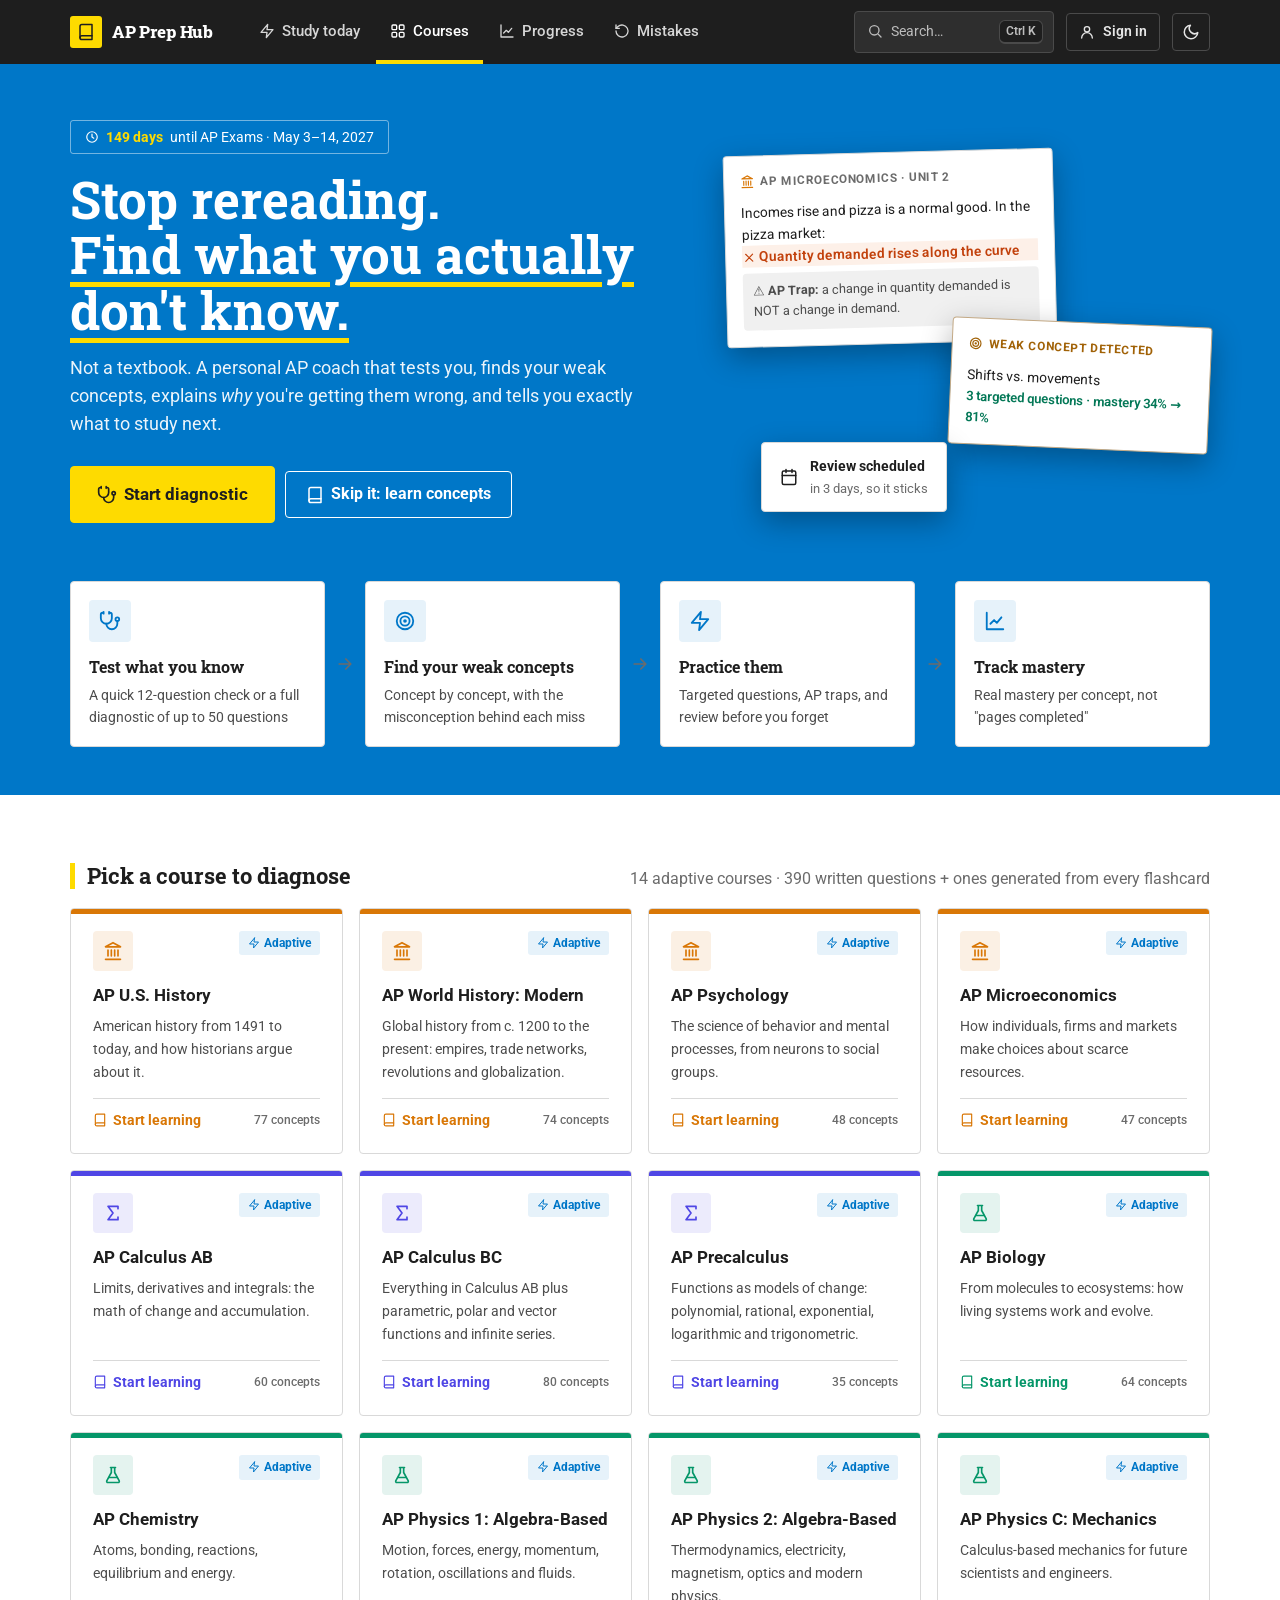
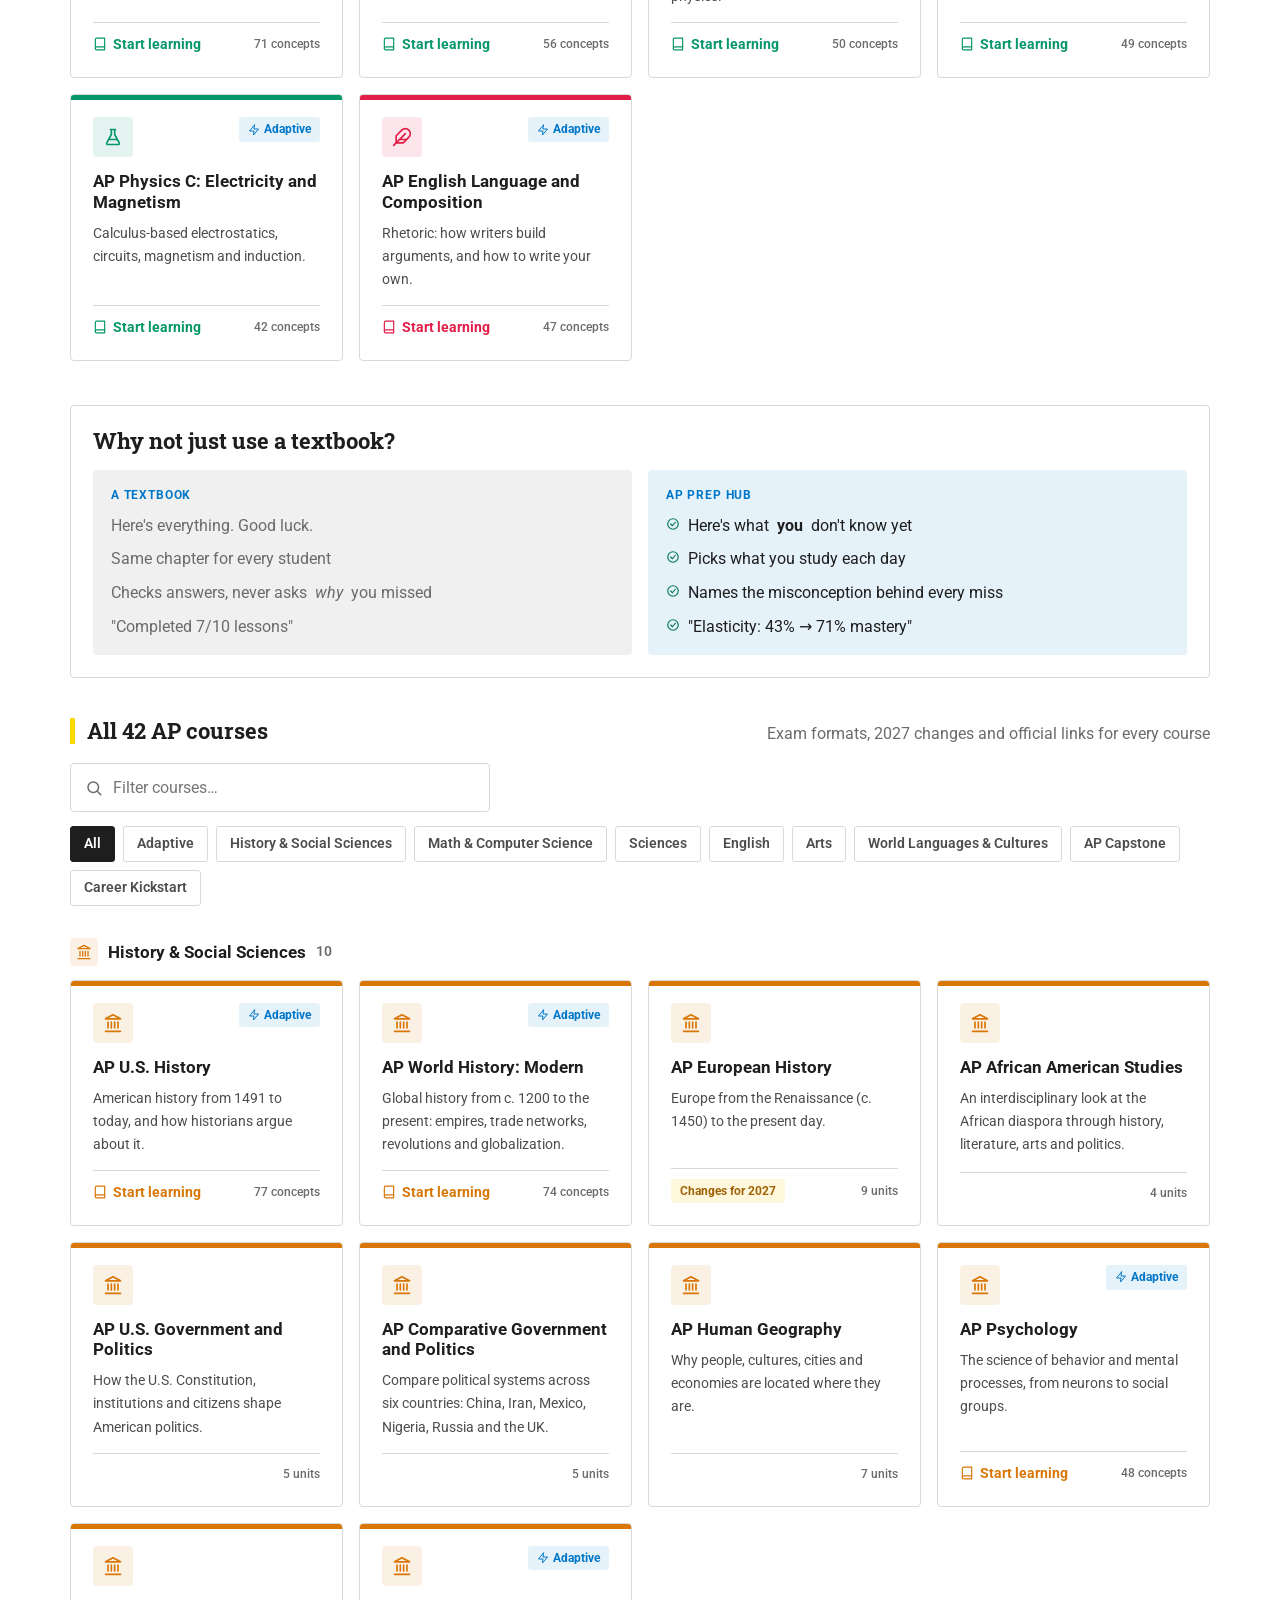
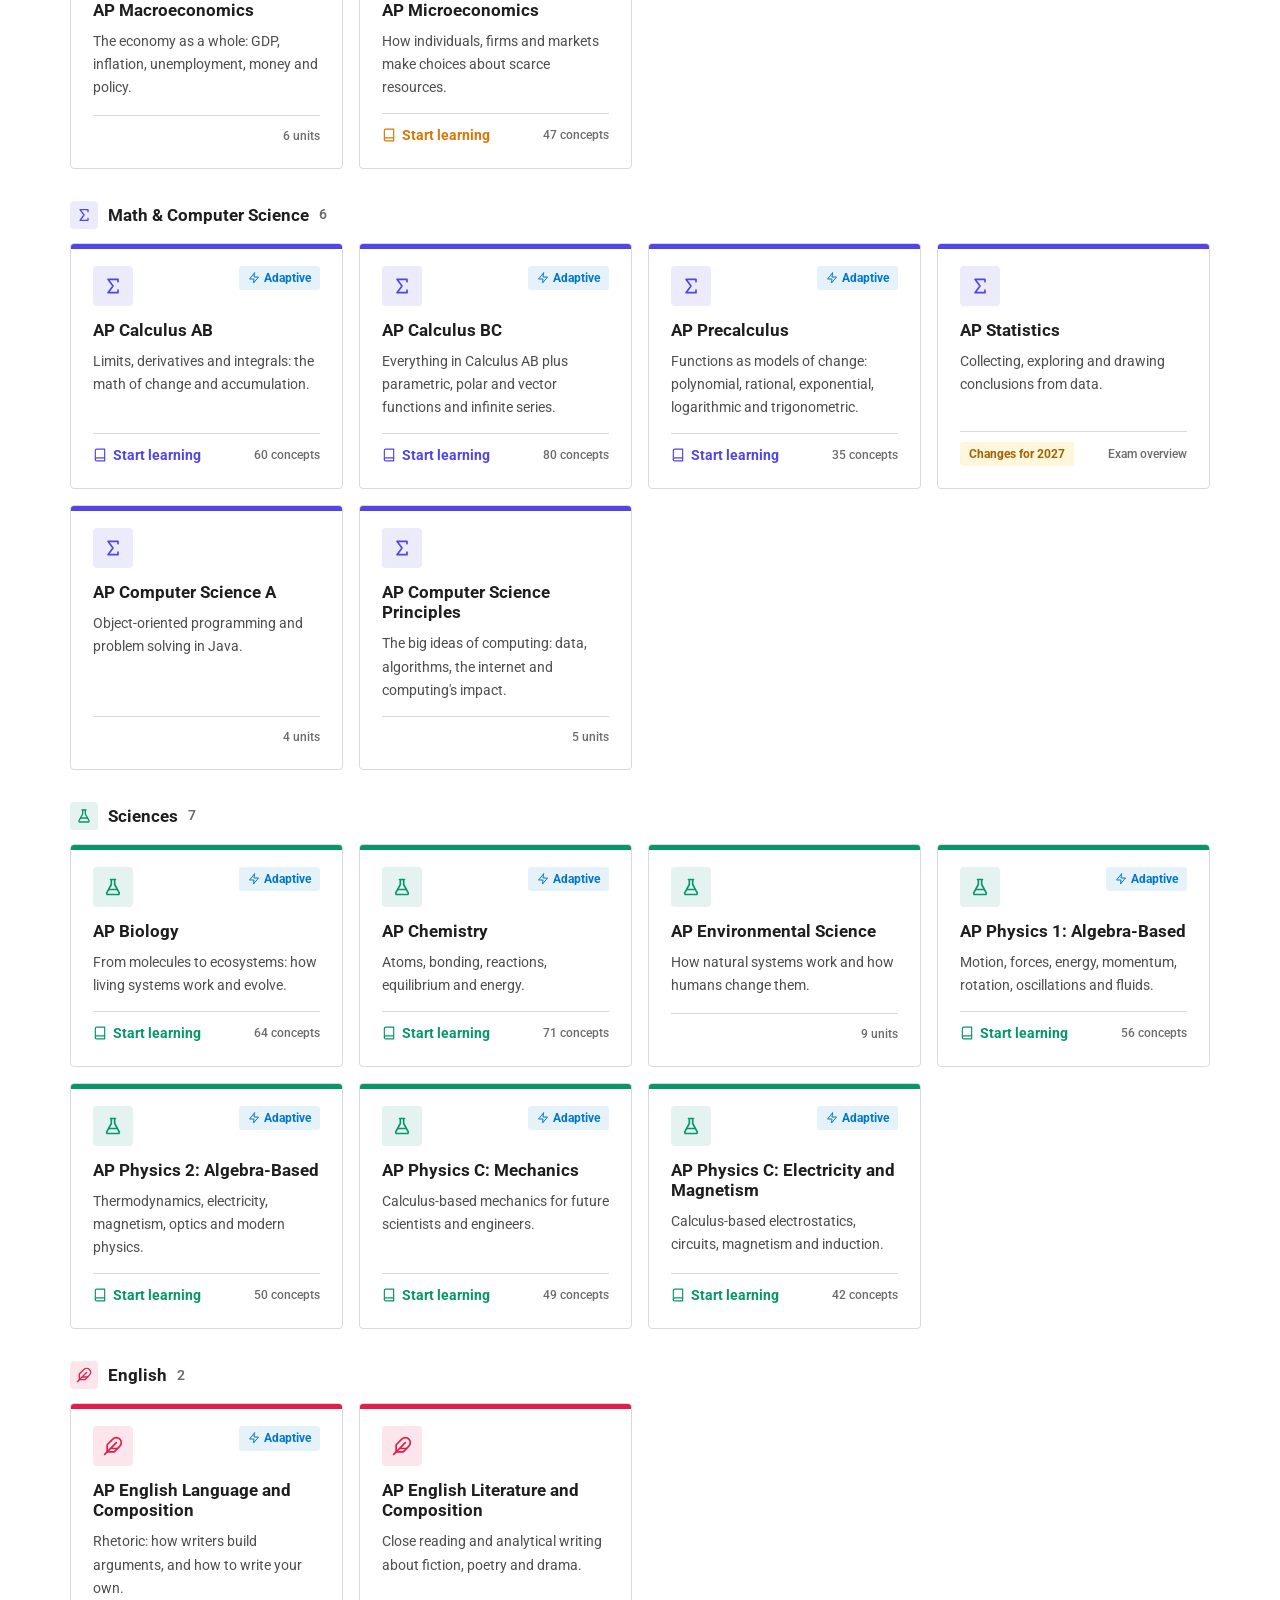
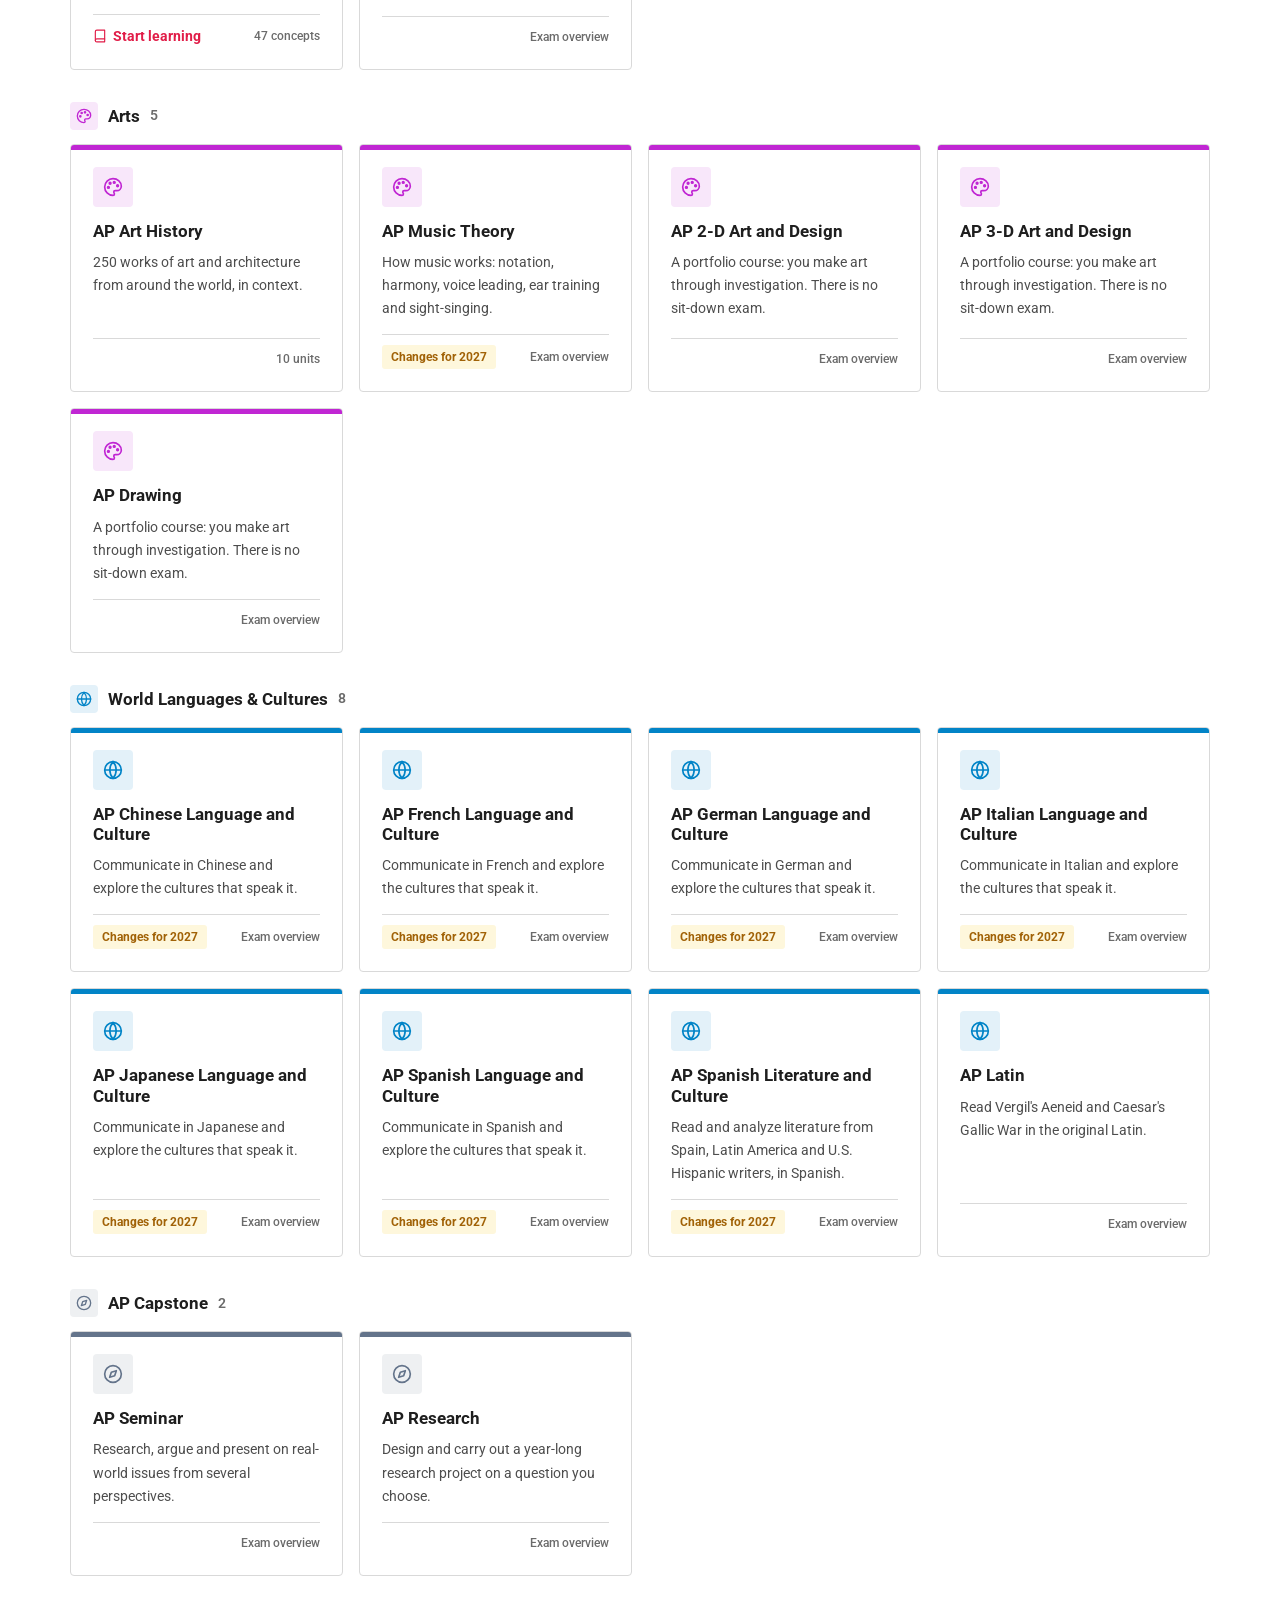
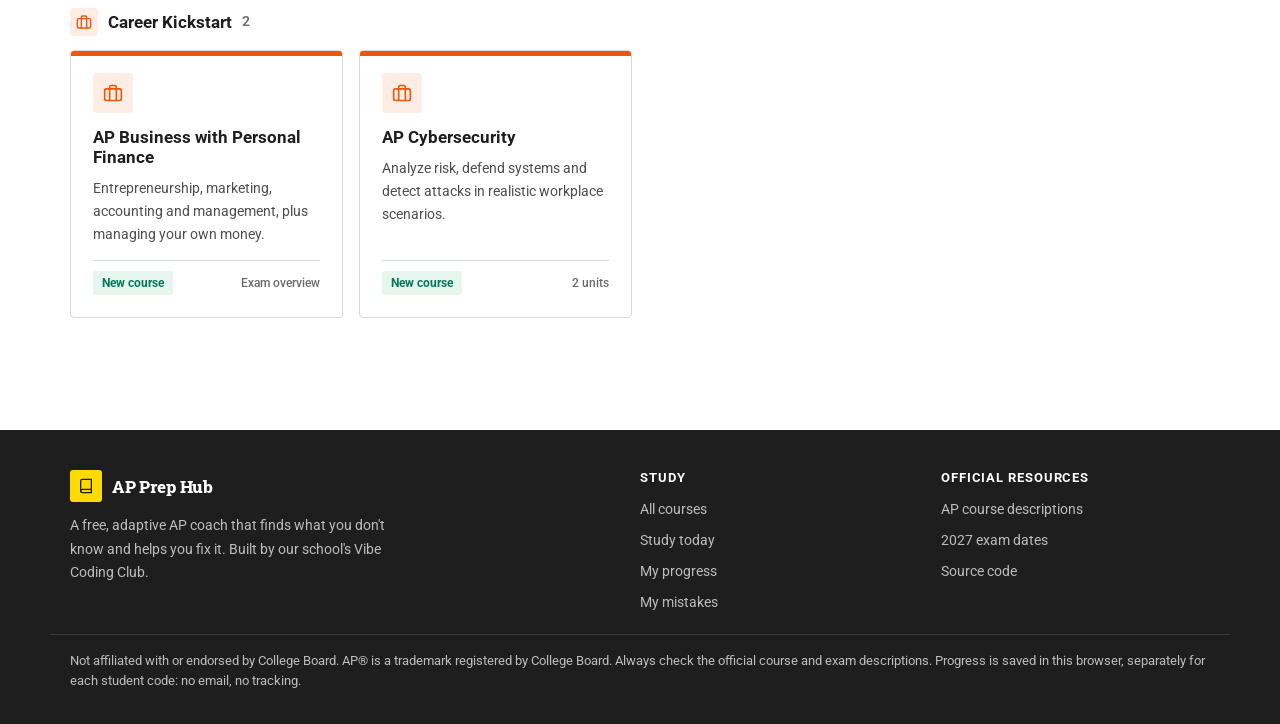
==== commit 42d125f0: "Restyle the site with a flat, institutional look Black header and footer, a solid blue home banner, " ====
--- a/index.html
+++ b/index.html
@@ -5,11 +5,12 @@
 <meta name="viewport" content="width=device-width, initial-scale=1.0" />
 <title>AP Prep Hub | Study guides and practice for every AP exam</title>
 <meta name="description" content="A free adaptive AP coach: a 5-minute diagnostic finds your weak concepts, then personalized practice, AP traps and spaced review fix them." />
-<meta name="theme-color" content="#4f46e5" />
-<link rel="icon" href="data:image/svg+xml,%3Csvg xmlns='http://www.w3.org/2000/svg' viewBox='0 0 32 32'%3E%3Crect width='32' height='32' rx='8' fill='%234f46e5'/%3E%3Cpath d='M9 22.5A2 2 0 0 1 11 20.5h12M11 7h12v18H11a2 2 0 0 1-2-2V9a2 2 0 0 1 2-2z' fill='none' stroke='white' stroke-width='2' stroke-linecap='round' stroke-linejoin='round'/%3E%3C/svg%3E" />
+<meta name="theme-color" content="#1e1e1e" />
+<link rel="icon" href="data:image/svg+xml,%3Csvg xmlns='http://www.w3.org/2000/svg' viewBox='0 0 32 32'%3E%3Crect width='32' height='32' rx='4' fill='%23fedb00'/%3E%3Cpath d='M9 22.5A2 2 0 0 1 11 20.5h12M11 7h12v18H11a2 2 0 0 1-2-2V9a2 2 0 0 1 2-2z' fill='none' stroke='%231e1e1e' stroke-width='2' stroke-linecap='round' stroke-linejoin='round'/%3E%3C/svg%3E" />
 <link rel="preconnect" href="https://fonts.googleapis.com">
 <link rel="preconnect" href="https://fonts.gstatic.com" crossorigin>
-<link href="https://fonts.googleapis.com/css2?family=Inter:wght@400;500;600;700&family=Plus+Jakarta+Sans:wght@600;700;800&display=swap" rel="stylesheet">
+<!-- Fonts load without blocking the page, so it still appears quickly where Google Fonts is slow or blocked. -->
+<link href="https://fonts.googleapis.com/css2?family=Roboto:wght@400;500;700;900&family=Roboto+Slab:wght@500;700;800&display=swap" rel="stylesheet" media="print" onload="this.media='all'">
 <script>
   // Set the theme before first paint to avoid a flash.
   (function () {
@@ -21,59 +22,64 @@
 <style>
 /* ================= Design tokens ================= */
 :root {
-  --bg: #f6f7fb;
+  --bg: #ffffff;
   --surface: #ffffff;
-  --surface-2: #f2f4f9;
-  --surface-3: #e9ecf4;
-  --border: #e3e7ef;
-  --border-strong: #cfd5e2;
-  --text: #0f172a;
-  --text-2: #475569;
-  --muted: #64748b;
-  --brand: #4f46e5;
-  --brand-2: #7c3aed;
-  --brand-soft: #eef0ff;
+  --surface-2: #f0f0f0;
+  --surface-3: #e5e5e5;
+  --border: #d9d9d9;
+  --border-strong: #989898;
+  --text: #1e1e1e;
+  --text-2: #4d4d4d;
+  --muted: #6b6b6b;
+  --brand: #0077c8;
+  --brand-2: #005a96;
+  --brand-soft: #e6f2fa;
   --on-brand: #ffffff;
+  --accent: #fedb00;
+  --on-accent: #1e1e1e;
+  --band: #0077c8;
+  --ink: #1e1e1e;
   --good: #047857;
   --good-soft: #e6f6ef;
   --bad: #c2410c;
   --bad-soft: #fdf0e8;
   --warn: #a16207;
   --warn-soft: #fef7dc;
-  --radius: 16px;
-  --radius-sm: 10px;
-  --shadow-sm: 0 1px 2px rgba(15, 23, 42, 0.05);
-  --shadow: 0 1px 2px rgba(15, 23, 42, 0.04), 0 4px 14px rgba(15, 23, 42, 0.06);
-  --shadow-lg: 0 10px 40px rgba(15, 23, 42, 0.14);
-  --font: "Inter", system-ui, -apple-system, "Segoe UI", Roboto, sans-serif;
-  --display: "Plus Jakarta Sans", var(--font);
+  --radius: 4px;
+  --radius-sm: 4px;
+  --shadow-sm: none;
+  --shadow: 0 2px 6px rgba(0, 0, 0, 0.12);
+  --shadow-lg: 0 8px 28px rgba(0, 0, 0, 0.22);
+  --font: "Roboto", system-ui, -apple-system, "Segoe UI", sans-serif;
+  --display: "Roboto Slab", Georgia, serif;
   --c: var(--brand);
   --c-ink: var(--c);
   --c-soft: color-mix(in srgb, var(--c) 11%, var(--surface));
   color-scheme: light;
 }
 :root[data-theme="dark"] {
-  --bg: #0b0e16;
-  --surface: #121622;
-  --surface-2: #181d2b;
-  --surface-3: #202638;
-  --border: #242b3d;
-  --border-strong: #323b52;
-  --text: #e8ebf4;
-  --text-2: #aab2c5;
-  --muted: #8189a0;
-  --brand: #8b8cff;
-  --brand-2: #b18cff;
-  --brand-soft: #22234a;
-  --on-brand: #0b0e16;
+  --bg: #121212;
+  --surface: #1c1c1c;
+  --surface-2: #262626;
+  --surface-3: #303030;
+  --border: #3a3a3a;
+  --border-strong: #5c5c5c;
+  --text: #f2f2f2;
+  --text-2: #c9c9c9;
+  --muted: #9e9e9e;
+  --brand: #4cb0f0;
+  --brand-2: #8ccaf5;
+  --brand-soft: #102b3e;
+  --on-brand: #121212;
+  --band: #0a3d62;
   --good: #4ade80;
   --good-soft: #10291c;
   --bad: #fb923c;
   --bad-soft: #33200f;
   --warn: #facc15;
   --warn-soft: #2d260c;
-  --shadow-sm: 0 1px 2px rgba(0, 0, 0, 0.3);
-  --shadow: 0 1px 2px rgba(0, 0, 0, 0.3), 0 4px 14px rgba(0, 0, 0, 0.25);
+  --shadow-sm: none;
+  --shadow: 0 2px 8px rgba(0, 0, 0, 0.4);
   --shadow-lg: 0 10px 40px rgba(0, 0, 0, 0.5);
   color-scheme: dark;
 }
@@ -102,7 +108,7 @@
 .overline { font-size: 0.74rem; font-weight: 700; letter-spacing: 0.07em; text-transform: uppercase; color: var(--c-ink); margin-bottom: 4px; }
 [hidden] { display: none !important; }
 :focus-visible { outline: 2px solid var(--brand); outline-offset: 2px; border-radius: 6px; }
-.skip { position: absolute; left: -999px; top: 8px; background: var(--brand); color: var(--on-brand); padding: 8px 14px; border-radius: 8px; z-index: 100; }
+.skip { position: absolute; left: -999px; top: 8px; background: var(--brand); color: var(--on-brand); padding: 8px 14px; border-radius: 4px; z-index: 100; }
 .skip:focus { left: 8px; }
 main { outline: none; min-height: 70vh; }
 .page { max-width: 1180px; margin: 0 auto; padding: 28px 20px 72px; }
@@ -116,24 +122,24 @@
 .topbar-inner { max-width: 1180px; margin: 0 auto; padding: 0 20px; height: 64px; display: flex; align-items: center; gap: 12px; }
 .brand { display: inline-flex; align-items: center; gap: 10px; color: var(--text); font-family: var(--display); font-weight: 800; font-size: 1.08rem; letter-spacing: -0.01em; }
 .brand:hover { text-decoration: none; }
-.brand-mark { width: 32px; height: 32px; border-radius: 9px; display: grid; place-items: center; color: #fff; background: linear-gradient(135deg, #4f46e5, #7c3aed); box-shadow: 0 4px 12px rgba(79, 70, 229, 0.35); }
+.brand-mark { width: 32px; height: 32px; border-radius: 4px; display: grid; place-items: center; color: #fff; background: linear-gradient(135deg, #4f46e5, #7c3aed); box-shadow: 0 4px 12px rgba(79, 70, 229, 0.35); }
 .nav { display: flex; gap: 2px; margin-left: 20px; }
-.nav a { display: inline-flex; align-items: center; gap: 7px; color: var(--text-2); padding: 7px 12px; border-radius: 9px; font-weight: 600; font-size: 0.92rem; white-space: nowrap; position: relative; }
+.nav a { display: inline-flex; align-items: center; gap: 7px; color: var(--text-2); padding: 7px 12px; border-radius: 4px; font-weight: 600; font-size: 0.92rem; white-space: nowrap; position: relative; }
 .nav a:hover { background: var(--surface-2); color: var(--text); text-decoration: none; }
 .nav a.is-active { color: var(--brand); background: var(--brand-soft); }
-.count-pill { background: var(--bad); color: #fff; border-radius: 999px; font-size: 0.68rem; padding: 0 6px; min-width: 18px; text-align: center; font-weight: 700; line-height: 18px; }
-.search-btn { margin-left: auto; display: inline-flex; align-items: center; gap: 8px; width: 260px; padding: 8px 10px 8px 12px; background: var(--surface-2); border: 1px solid var(--border); border-radius: 10px; color: var(--muted); cursor: pointer; font-size: 0.9rem; transition: border-color 0.15s; }
+.count-pill { background: var(--bad); color: #fff; border-radius: 3px; font-size: 0.68rem; padding: 0 6px; min-width: 18px; text-align: center; font-weight: 700; line-height: 18px; }
+.search-btn { margin-left: auto; display: inline-flex; align-items: center; gap: 8px; width: 260px; padding: 8px 10px 8px 12px; background: var(--surface-2); border: 1px solid var(--border); border-radius: 4px; color: var(--muted); cursor: pointer; font-size: 0.9rem; transition: border-color 0.15s; }
 .search-btn:hover { border-color: var(--border-strong); }
 .search-btn .search-label { flex: 1; text-align: left; }
-.icon-btn { background: var(--surface); border: 1px solid var(--border); border-radius: 10px; width: 38px; height: 38px; display: grid; place-items: center; cursor: pointer; color: var(--text-2); flex-shrink: 0; }
+.icon-btn { background: var(--surface); border: 1px solid var(--border); border-radius: 4px; width: 38px; height: 38px; display: grid; place-items: center; cursor: pointer; color: var(--text-2); flex-shrink: 0; }
 .icon-btn:hover { background: var(--surface-2); color: var(--text); }
 
 /* ================= Buttons ================= */
-.btn { display: inline-flex; align-items: center; justify-content: center; gap: 7px; border: 1px solid var(--border); background: var(--surface); color: var(--text); padding: 9px 16px; border-radius: 10px; cursor: pointer; font-weight: 600; font-size: 0.92rem; line-height: 1.3; transition: transform 0.08s, background 0.15s, border-color 0.15s, box-shadow 0.15s; box-shadow: var(--shadow-sm); white-space: nowrap; }
+.btn { display: inline-flex; align-items: center; justify-content: center; gap: 7px; border: 1px solid var(--border); background: var(--surface); color: var(--text); padding: 9px 16px; border-radius: 4px; cursor: pointer; font-weight: 600; font-size: 0.92rem; line-height: 1.3; transition: transform 0.08s, background 0.15s, border-color 0.15s, box-shadow 0.15s; box-shadow: var(--shadow-sm); white-space: nowrap; }
 .btn:hover { background: var(--surface-2); border-color: var(--border-strong); text-decoration: none; }
 .btn:active { transform: translateY(1px); }
 .btn:disabled { opacity: 0.45; cursor: not-allowed; }
-.btn-lg { padding: 12px 20px; font-size: 0.98rem; border-radius: 12px; }
+.btn-lg { padding: 12px 20px; font-size: 0.98rem; border-radius: 4px; }
 .btn-block { width: 100%; }
 .btn-icon { padding: 9px 11px; }
 .btn-primary { background: var(--brand); border-color: var(--brand); color: var(--on-brand); box-shadow: 0 4px 14px color-mix(in srgb, var(--brand) 35%, transparent); }
@@ -163,21 +169,21 @@
 .section-head { display: flex; align-items: baseline; justify-content: space-between; gap: 12px; margin: 40px 0 16px; flex-wrap: wrap; }
 .section-head h2 { margin: 0; }
 .section-head a { display: inline-flex; align-items: center; gap: 4px; font-weight: 600; font-size: 0.9rem; }
-.badge { display: inline-flex; align-items: center; gap: 4px; font-size: 0.72rem; font-weight: 700; padding: 3px 9px; border-radius: 999px; }
+.badge { display: inline-flex; align-items: center; gap: 4px; font-size: 0.72rem; font-weight: 700; padding: 3px 9px; border-radius: 3px; }
 .badge-guide { background: var(--brand-soft); color: var(--brand); }
 .badge-new { background: var(--good-soft); color: var(--good); }
 .badge-changed { background: var(--warn-soft); color: var(--warn); }
 .badges { display: flex; gap: 6px; flex-wrap: wrap; }
-.cat-icon { width: 40px; height: 40px; border-radius: 11px; display: grid; place-items: center; background: var(--c-soft); color: var(--c-ink); flex-shrink: 0; }
-.cat-icon.lg { width: 56px; height: 56px; border-radius: 15px; }
-.cat-icon.sm { width: 32px; height: 32px; border-radius: 9px; }
+.cat-icon { width: 40px; height: 40px; border-radius: 4px; display: grid; place-items: center; background: var(--c-soft); color: var(--c-ink); flex-shrink: 0; }
+.cat-icon.lg { width: 56px; height: 56px; border-radius: 4px; }
+.cat-icon.sm { width: 32px; height: 32px; border-radius: 4px; }
 .page-head .cat-icon.lg { --c-soft: var(--brand-soft); --c-ink: var(--brand); }
 .callout { display: flex; gap: 12px; border-radius: var(--radius); padding: 16px 18px; margin: 0 0 24px; border: 1px solid transparent; }
 .callout > .ico { margin-top: 2px; }
 .callout strong { display: block; margin-bottom: 2px; }
 .callout-warn { background: var(--warn-soft); border-color: color-mix(in srgb, var(--warn) 25%, transparent); }
 .callout-warn > .ico { color: var(--warn); }
-.bar { height: 6px; background: var(--surface-3); border-radius: 999px; overflow: hidden; }
+.bar { height: 6px; background: var(--surface-3); border-radius: 3px; overflow: hidden; }
 .bar > span { display: block; height: 100%; background: var(--c-ink, var(--brand)); border-radius: inherit; transition: width 0.4s ease; }
 .bar.good > span { background: var(--good); }
 .bar.bad > span { background: var(--bad); }
@@ -187,24 +193,24 @@
 .ring-fill { fill: none; stroke: var(--c-ink, var(--brand)); stroke-linecap: round; transition: stroke-dashoffset 0.6s ease; }
 .ring span { position: relative; font-family: var(--display); font-weight: 800; font-size: 0.78rem; }
 .empty { text-align: center; padding: 40px 24px; }
-.empty-ico { width: 56px; height: 56px; border-radius: 16px; margin: 0 auto 14px; display: grid; place-items: center; background: var(--brand-soft); color: var(--brand); }
+.empty-ico { width: 56px; height: 56px; border-radius: 4px; margin: 0 auto 14px; display: grid; place-items: center; background: var(--brand-soft); color: var(--brand); }
 .empty-ico.good { background: var(--good-soft); color: var(--good); }
-.pill { display: inline-block; font-size: 0.72rem; font-weight: 700; background: var(--surface-2); color: var(--text-2); border-radius: 999px; padding: 1px 8px; margin-right: 6px; }
-.seg { display: inline-flex; background: var(--surface-2); border: 1px solid var(--border); border-radius: 11px; padding: 3px; gap: 2px; }
-.seg button { border: none; background: none; padding: 6px 14px; border-radius: 8px; cursor: pointer; font-size: 0.86rem; font-weight: 600; color: var(--text-2); }
+.pill { display: inline-block; font-size: 0.72rem; font-weight: 700; background: var(--surface-2); color: var(--text-2); border-radius: 3px; padding: 1px 8px; margin-right: 6px; }
+.seg { display: inline-flex; background: var(--surface-2); border: 1px solid var(--border); border-radius: 4px; padding: 3px; gap: 2px; }
+.seg button { border: none; background: none; padding: 6px 14px; border-radius: 4px; cursor: pointer; font-size: 0.86rem; font-weight: 600; color: var(--text-2); }
 .seg button.is-active { background: var(--surface); color: var(--text); box-shadow: var(--shadow-sm); }
 .kbd-hint { font-size: 0.8rem; color: var(--muted); margin: 14px 0 0; text-align: center; }
-.toast { position: fixed; left: 50%; bottom: 24px; transform: translate(-50%, 20px); opacity: 0; background: var(--text); color: var(--bg); padding: 10px 18px; border-radius: 12px; font-weight: 600; font-size: 0.9rem; box-shadow: var(--shadow-lg); z-index: 60; transition: opacity 0.25s, transform 0.25s; display: inline-flex; gap: 8px; align-items: center; }
+.toast { position: fixed; left: 50%; bottom: 24px; transform: translate(-50%, 20px); opacity: 0; background: var(--text); color: var(--bg); padding: 10px 18px; border-radius: 4px; font-weight: 600; font-size: 0.9rem; box-shadow: var(--shadow-lg); z-index: 60; transition: opacity 0.25s, transform 0.25s; display: inline-flex; gap: 8px; align-items: center; }
 .toast.is-in { opacity: 1; transform: translate(-50%, 0); }
 
 /* ================= Home ================= */
 .hero { background: radial-gradient(1200px 400px at 10% -10%, color-mix(in srgb, var(--brand) 14%, transparent), transparent 60%), radial-gradient(900px 400px at 100% 0%, color-mix(in srgb, var(--brand-2) 12%, transparent), transparent 60%); border-bottom: 1px solid var(--border); }
 .hero-inner { display: grid; grid-template-columns: 1.25fr 1fr; gap: 48px; align-items: center; padding-top: 56px; padding-bottom: 36px; }
-.eyebrow { display: inline-flex; align-items: center; gap: 7px; background: var(--surface); border: 1px solid var(--border); border-radius: 999px; padding: 5px 14px; font-size: 0.86rem; color: var(--text-2); margin-bottom: 18px; box-shadow: var(--shadow-sm); }
+.eyebrow { display: inline-flex; align-items: center; gap: 7px; background: var(--surface); border: 1px solid var(--border); border-radius: 3px; padding: 5px 14px; font-size: 0.86rem; color: var(--text-2); margin-bottom: 18px; box-shadow: var(--shadow-sm); }
 .eyebrow b { color: var(--brand); }
 .hero h1 { font-size: clamp(2.1rem, 5vw, 3.4rem); line-height: 1.08; margin-bottom: 16px; }
 .grad { background: linear-gradient(90deg, var(--brand), var(--brand-2)); -webkit-background-clip: text; background-clip: text; color: transparent; }
-.hero-search { display: flex; align-items: center; gap: 12px; width: 100%; max-width: 560px; margin: 26px 0 28px; padding: 15px 16px 15px 18px; background: var(--surface); border: 1px solid var(--border); border-radius: 14px; box-shadow: var(--shadow); color: var(--muted); cursor: pointer; font-size: 1rem; text-align: left; transition: border-color 0.15s, box-shadow 0.15s; }
+.hero-search { display: flex; align-items: center; gap: 12px; width: 100%; max-width: 560px; margin: 26px 0 28px; padding: 15px 16px 15px 18px; background: var(--surface); border: 1px solid var(--border); border-radius: 4px; box-shadow: var(--shadow); color: var(--muted); cursor: pointer; font-size: 1rem; text-align: left; transition: border-color 0.15s, box-shadow 0.15s; }
 .hero-search:hover { border-color: var(--brand); box-shadow: 0 0 0 4px var(--brand-soft), var(--shadow); }
 .hero-search span { flex: 1; }
 .hero-stats { display: flex; gap: 32px; flex-wrap: wrap; }
@@ -212,7 +218,7 @@
 .hero-stats b { font-family: var(--display); font-size: 1.6rem; font-weight: 800; line-height: 1.1; }
 .hero-stats span { font-size: 0.84rem; color: var(--muted); }
 .hero-art { position: relative; height: 360px; }
-.mock { position: absolute; background: var(--surface); border: 1px solid var(--border); border-radius: 16px; box-shadow: var(--shadow-lg); padding: 16px; font-size: 0.86rem; }
+.mock { position: absolute; background: var(--surface); border: 1px solid var(--border); border-radius: 4px; box-shadow: var(--shadow-lg); padding: 16px; font-size: 0.86rem; }
 .mock-top { display: flex; align-items: center; gap: 6px; font-size: 0.74rem; font-weight: 700; color: var(--muted); text-transform: uppercase; letter-spacing: 0.05em; margin-bottom: 10px; }
 .continue { display: flex; align-items: center; gap: 16px; margin-top: 8px; color: var(--text); border-left: 4px solid var(--c-ink); transition: box-shadow 0.15s, transform 0.15s; }
 .continue:hover { text-decoration: none; box-shadow: var(--shadow); transform: translateY(-1px); }
@@ -225,18 +231,18 @@
 .course-card p { margin: 0; font-size: 0.9rem; color: var(--text-2); flex: 1; }
 .course-card-foot { display: flex; justify-content: space-between; align-items: center; gap: 8px; flex-wrap: wrap; padding-top: 10px; border-top: 1px solid var(--border); margin-top: 4px; }
 .course-card .meta { font-size: 0.78rem; color: var(--muted); font-weight: 500; }
-.how-ico { width: 42px; height: 42px; border-radius: 12px; display: grid; place-items: center; background: var(--brand-soft); color: var(--brand); }
+.how-ico { width: 42px; height: 42px; border-radius: 4px; display: grid; place-items: center; background: var(--brand-soft); color: var(--brand); }
 .filters { display: flex; flex-direction: column; gap: 14px; margin-bottom: 8px; }
-.filter-search { display: flex; align-items: center; gap: 10px; padding: 0 14px; background: var(--surface); border: 1px solid var(--border); border-radius: 12px; color: var(--muted); max-width: 420px; }
+.filter-search { display: flex; align-items: center; gap: 10px; padding: 0 14px; background: var(--surface); border: 1px solid var(--border); border-radius: 4px; color: var(--muted); max-width: 420px; }
 .filter-search:focus-within { border-color: var(--brand); box-shadow: 0 0 0 3px var(--brand-soft); }
 .filter-search input { flex: 1; border: none; background: none; padding: 11px 0; font: inherit; color: var(--text); outline: none; }
 .chips { display: flex; gap: 8px; flex-wrap: wrap; }
-.chip { border: 1px solid var(--border); background: var(--surface); padding: 6px 13px; border-radius: 999px; cursor: pointer; font-size: 0.85rem; font-weight: 600; color: var(--text-2); }
+.chip { border: 1px solid var(--border); background: var(--surface); padding: 6px 13px; border-radius: 3px; cursor: pointer; font-size: 0.85rem; font-weight: 600; color: var(--text-2); }
 .chip:hover { border-color: var(--border-strong); color: var(--text); }
 .chip.is-active { background: var(--text); color: var(--bg); border-color: var(--text); }
 .cat-title { display: flex; align-items: center; gap: 10px; font-size: 1.05rem; margin: 32px 0 14px; }
 .cat-title .muted { font-weight: 600; font-size: 0.9rem; }
-.cat-dot { width: 28px; height: 28px; border-radius: 8px; display: grid; place-items: center; background: var(--c-soft); color: var(--c-ink); }
+.cat-dot { width: 28px; height: 28px; border-radius: 4px; display: grid; place-items: center; background: var(--c-soft); color: var(--c-ink); }
 
 /* ================= Course page ================= */
 .course-hero { background: linear-gradient(180deg, var(--c-soft), var(--bg)); border-bottom: 1px solid var(--border); }
@@ -255,7 +261,7 @@
 .course-main .section-head { margin-top: 0; }
 .intro { margin-top: -6px; }
 .course-aside { display: flex; flex-direction: column; gap: 16px; position: sticky; top: 84px; }
-.stack { display: flex; height: 12px; border-radius: 999px; overflow: hidden; gap: 2px; margin-bottom: 16px; background: var(--surface-3); }
+.stack { display: flex; height: 12px; border-radius: 3px; overflow: hidden; gap: 2px; margin-bottom: 16px; background: var(--surface-3); }
 .stack span { background: var(--c-ink); }
 .exam-rows { display: flex; flex-direction: column; gap: 12px; }
 .exam-row { display: flex; gap: 10px; align-items: flex-start; }
@@ -274,7 +280,7 @@
 .unit-row { display: flex; align-items: center; gap: 16px; color: var(--text); padding: 16px 18px; transition: border-color 0.15s, box-shadow 0.15s, transform 0.15s; }
 .unit-row:hover { border-color: color-mix(in srgb, var(--c) 45%, var(--border)); box-shadow: var(--shadow); text-decoration: none; transform: translateX(2px); }
 .unit-row > .ico { color: var(--muted); }
-.unit-num { width: 42px; height: 42px; border-radius: 12px; background: var(--c-soft); color: var(--c-ink); display: grid; place-items: center; font-family: var(--display); font-weight: 800; flex-shrink: 0; }
+.unit-num { width: 42px; height: 42px; border-radius: 4px; background: var(--c-soft); color: var(--c-ink); display: grid; place-items: center; font-family: var(--display); font-weight: 800; flex-shrink: 0; }
 .unit-row.is-done .unit-num { background: var(--good-soft); color: var(--good); }
 .unit-row h3 { margin: 0; font-size: 1rem; }
 .unit-row .sub { font-size: 0.82rem; color: var(--muted); }
@@ -293,10 +299,10 @@
 .side-details summary { list-style: none; cursor: pointer; display: flex; align-items: center; gap: 8px; font-size: 0.78rem; font-weight: 700; text-transform: uppercase; letter-spacing: 0.06em; color: var(--muted); padding: 8px 0; }
 .side-details summary::-webkit-details-marker { display: none; }
 .side-units { display: flex; flex-direction: column; gap: 2px; }
-.side-unit { display: flex; align-items: center; gap: 10px; padding: 8px 10px; border-radius: 10px; color: var(--text-2); font-size: 0.88rem; line-height: 1.35; }
+.side-unit { display: flex; align-items: center; gap: 10px; padding: 8px 10px; border-radius: 4px; color: var(--text-2); font-size: 0.88rem; line-height: 1.35; }
 .side-unit:hover { background: var(--surface-2); color: var(--text); text-decoration: none; }
 .side-unit.is-active { background: var(--c-soft); color: var(--text); font-weight: 600; }
-.side-num { width: 24px; height: 24px; border-radius: 7px; background: var(--surface-2); display: grid; place-items: center; font-size: 0.75rem; font-weight: 700; flex-shrink: 0; }
+.side-num { width: 24px; height: 24px; border-radius: 4px; background: var(--surface-2); display: grid; place-items: center; font-size: 0.75rem; font-weight: 700; flex-shrink: 0; }
 .side-unit.is-active .side-num { background: var(--c-ink); color: var(--surface); }
 .side-unit.is-done .side-num { background: var(--good-soft); color: var(--good); }
 .side-title { flex: 1; }
@@ -311,11 +317,11 @@
 .tab.is-active { color: var(--c-ink); border-bottom-color: var(--c-ink); }
 .tab-body { display: flex; flex-direction: column; gap: 16px; }
 .tldr { display: flex; gap: 14px; background: var(--c-soft); border: 1px solid color-mix(in srgb, var(--c) 22%, transparent); border-radius: var(--radius); padding: 20px 22px; font-size: 1.05rem; }
-.tldr-ico { width: 36px; height: 36px; border-radius: 10px; background: var(--surface); color: var(--c-ink); display: grid; place-items: center; flex-shrink: 0; }
+.tldr-ico { width: 36px; height: 36px; border-radius: 4px; background: var(--surface); color: var(--c-ink); display: grid; place-items: center; flex-shrink: 0; }
 .tldr .label { display: block; font-size: 0.74rem; font-weight: 700; text-transform: uppercase; letter-spacing: 0.07em; color: var(--c-ink); margin-bottom: 2px; }
 .learn-bar { display: flex; justify-content: space-between; align-items: center; gap: 12px; flex-wrap: wrap; }
 .concept h3 { display: flex; gap: 12px; align-items: center; font-size: 1.12rem; }
-.concept h3 .n { width: 28px; height: 28px; border-radius: 8px; background: var(--c-soft); color: var(--c-ink); display: grid; place-items: center; font-size: 0.85rem; flex-shrink: 0; }
+.concept h3 .n { width: 28px; height: 28px; border-radius: 4px; background: var(--c-soft); color: var(--c-ink); display: grid; place-items: center; font-size: 0.85rem; flex-shrink: 0; }
 .concept .simple { font-size: 1.02rem; margin-bottom: 0; }
 .concept details { margin-top: 14px; background: var(--surface-2); border-radius: var(--radius-sm); padding: 12px 16px; }
 .concept summary { cursor: pointer; font-weight: 700; color: var(--c-ink); font-size: 0.9rem; }
@@ -347,12 +353,12 @@
 .flashcard:focus-visible .flash-face { box-shadow: 0 0 0 3px var(--brand-soft), var(--shadow); }
 .flashcard-inner { position: relative; width: 100%; height: 100%; transition: transform 0.5s cubic-bezier(0.3, 0.7, 0.3, 1); transform-style: preserve-3d; }
 .flashcard.is-flipped .flashcard-inner { transform: rotateY(180deg); }
-.flash-face { position: absolute; inset: 0; backface-visibility: hidden; -webkit-backface-visibility: hidden; border-radius: 20px; border: 1px solid var(--border); background: var(--surface); box-shadow: var(--shadow); display: flex; flex-direction: column; align-items: center; justify-content: center; padding: 28px; text-align: center; }
+.flash-face { position: absolute; inset: 0; backface-visibility: hidden; -webkit-backface-visibility: hidden; border-radius: 4px; border: 1px solid var(--border); background: var(--surface); box-shadow: var(--shadow); display: flex; flex-direction: column; align-items: center; justify-content: center; padding: 28px; text-align: center; }
 .flash-face.back { transform: rotateY(180deg); background: linear-gradient(135deg, var(--c-soft), var(--surface)); }
 .flash-face .term { font-family: var(--display); font-size: 1.7rem; font-weight: 800; }
 .flash-face .def { font-size: 1.12rem; }
 .flash-face .hint { position: absolute; bottom: 14px; font-size: 0.78rem; color: var(--muted); }
-.known-tag { position: absolute; top: 14px; right: 14px; display: inline-flex; align-items: center; gap: 4px; font-size: 0.72rem; font-weight: 700; color: var(--good); background: var(--good-soft); border-radius: 999px; padding: 2px 9px; }
+.known-tag { position: absolute; top: 14px; right: 14px; display: inline-flex; align-items: center; gap: 4px; font-size: 0.72rem; font-weight: 700; color: var(--good); background: var(--good-soft); border-radius: 3px; padding: 2px 9px; }
 .flash-controls { display: flex; justify-content: center; gap: 10px; flex-wrap: wrap; }
 .flash-controls.secondary { margin-top: 8px; }
 .term-card { margin-top: 8px; }
@@ -366,24 +372,24 @@
 .quiz-top { display: flex; align-items: center; gap: 14px; margin-bottom: 12px; }
 .quiz-top .bar { flex: 1; }
 .score-live { display: inline-flex; align-items: center; gap: 4px; color: var(--good); font-weight: 700; }
-.timer { display: inline-flex; align-items: center; gap: 5px; font-family: var(--display); font-weight: 800; color: var(--text-2); background: var(--surface); border: 1px solid var(--border); border-radius: 8px; padding: 3px 9px; font-size: 0.9rem; }
+.timer { display: inline-flex; align-items: center; gap: 5px; font-family: var(--display); font-weight: 800; color: var(--text-2); background: var(--surface); border: 1px solid var(--border); border-radius: 4px; padding: 3px 9px; font-size: 0.9rem; }
 .timer.is-low { color: var(--bad); border-color: var(--bad); }
 .q-card { padding: 26px; }
-.q-source { display: inline-flex; align-items: center; gap: 6px; font-size: 0.78rem; font-weight: 600; color: var(--c-ink); background: var(--c-soft); border-radius: 999px; padding: 3px 10px; margin-bottom: 12px; }
+.q-source { display: inline-flex; align-items: center; gap: 6px; font-size: 0.78rem; font-weight: 600; color: var(--c-ink); background: var(--c-soft); border-radius: 3px; padding: 3px 10px; margin-bottom: 12px; }
 .q-text { font-size: 1.12rem; font-weight: 500; margin-bottom: 20px; line-height: 1.55; }
 .choices { display: flex; flex-direction: column; gap: 10px; }
-.choice { display: flex; gap: 14px; align-items: center; text-align: left; width: 100%; background: var(--surface); border: 1.5px solid var(--border); border-radius: 12px; padding: 13px 16px; cursor: pointer; transition: border-color 0.12s, background 0.12s, transform 0.08s; }
+.choice { display: flex; gap: 14px; align-items: center; text-align: left; width: 100%; background: var(--surface); border: 1.5px solid var(--border); border-radius: 4px; padding: 13px 16px; cursor: pointer; transition: border-color 0.12s, background 0.12s, transform 0.08s; }
 .choice:hover:not(:disabled) { border-color: var(--brand); background: var(--brand-soft); }
 .choice:active:not(:disabled) { transform: scale(0.995); }
 .choice:disabled { cursor: default; }
-.choice .letter { flex-shrink: 0; width: 30px; height: 30px; border-radius: 9px; background: var(--surface-2); border: 1px solid var(--border); display: grid; place-items: center; font-weight: 700; font-size: 0.86rem; }
+.choice .letter { flex-shrink: 0; width: 30px; height: 30px; border-radius: 4px; background: var(--surface-2); border: 1px solid var(--border); display: grid; place-items: center; font-weight: 700; font-size: 0.86rem; }
 .choice.is-correct { border-color: var(--good); background: var(--good-soft); }
 .choice.is-correct .letter { background: var(--good); border-color: var(--good); color: #fff; }
 .choice.is-wrong { border-color: var(--bad); background: var(--bad-soft); }
 .choice.is-wrong .letter { background: var(--bad); border-color: var(--bad); color: #fff; }
 :root[data-theme="dark"] .choice.is-correct .letter, :root[data-theme="dark"] .choice.is-wrong .letter { color: var(--bg); }
 .choice.is-dim { opacity: 0.55; }
-.feedback { display: flex; gap: 12px; margin-top: 18px; border-radius: 12px; padding: 16px 18px; animation: pop 0.25s ease; }
+.feedback { display: flex; gap: 12px; margin-top: 18px; border-radius: 4px; padding: 16px 18px; animation: pop 0.25s ease; }
 .feedback p { margin: 4px 0 0; }
 .feedback.good { background: var(--good-soft); }
 .feedback.good .fb-ico { color: var(--good); }
@@ -398,7 +404,7 @@
 .score-big { font-family: var(--display); font-size: 3rem; font-weight: 800; line-height: 1; }
 .score-big span { font-size: 1.5rem; color: var(--muted); }
 .breakdown { text-align: left; margin: 0 0 24px; display: flex; flex-direction: column; gap: 4px; }
-.breakdown .row { display: grid; grid-template-columns: 1fr auto; gap: 4px 12px; align-items: center; font-size: 0.92rem; padding: 10px 12px; border-radius: 10px; color: var(--text); }
+.breakdown .row { display: grid; grid-template-columns: 1fr auto; gap: 4px 12px; align-items: center; font-size: 0.92rem; padding: 10px 12px; border-radius: 4px; color: var(--text); }
 .breakdown .row:hover { background: var(--surface-2); text-decoration: none; }
 .breakdown .row .bar { grid-column: 1 / -1; }
 .setup { display: flex; flex-direction: column; gap: 24px; }
@@ -419,14 +425,14 @@
 /* ================= FRQ ================= */
 .frq { display: flex; flex-direction: column; gap: 16px; }
 .frq-prompt { background: var(--surface-2); border-radius: var(--radius-sm); padding: 16px 18px; margin: 8px 0 16px; line-height: 1.65; }
-.frq textarea { width: 100%; min-height: 220px; padding: 16px; font: inherit; border: 1px solid var(--border); border-radius: 12px; background: var(--surface); color: var(--text); resize: vertical; line-height: 1.6; }
+.frq textarea { width: 100%; min-height: 220px; padding: 16px; font: inherit; border: 1px solid var(--border); border-radius: 4px; background: var(--surface); color: var(--text); resize: vertical; line-height: 1.6; }
 .frq textarea:focus { outline: none; border-color: var(--brand); box-shadow: 0 0 0 3px var(--brand-soft); }
 .frq-foot { display: flex; justify-content: space-between; align-items: center; gap: 12px; margin-top: 12px; flex-wrap: wrap; }
 .rubric-head { display: flex; justify-content: space-between; align-items: center; }
 .rubric-head .card-title { margin: 0; }
-.score-pill { font-family: var(--display); font-weight: 800; background: var(--good-soft); color: var(--good); border-radius: 999px; padding: 3px 12px; font-size: 0.9rem; }
+.score-pill { font-family: var(--display); font-weight: 800; background: var(--good-soft); color: var(--good); border-radius: 3px; padding: 3px 12px; font-size: 0.9rem; }
 .rubric { list-style: none; padding: 0; margin: 12px 0 0; display: flex; flex-direction: column; gap: 8px; }
-.rubric label { display: flex; gap: 12px; align-items: flex-start; background: var(--surface-2); border: 1px solid transparent; border-radius: 10px; padding: 12px 14px; cursor: pointer; transition: border-color 0.15s, background 0.15s; }
+.rubric label { display: flex; gap: 12px; align-items: flex-start; background: var(--surface-2); border: 1px solid transparent; border-radius: 4px; padding: 12px 14px; cursor: pointer; transition: border-color 0.15s, background 0.15s; }
 .rubric label:has(input:checked) { background: var(--good-soft); border-color: color-mix(in srgb, var(--good) 35%, transparent); }
 .rubric input { margin-top: 3px; accent-color: var(--good); }
 
@@ -440,21 +446,21 @@
 .stat { display: flex; flex-direction: column; gap: 2px; }
 .stat b { font-family: var(--display); font-size: 2rem; font-weight: 800; line-height: 1.1; margin-top: 10px; }
 .stat span { color: var(--muted); font-size: 0.88rem; }
-.stat-ico { width: 40px; height: 40px; border-radius: 11px; display: grid; place-items: center; background: var(--brand-soft); color: var(--brand); }
+.stat-ico { width: 40px; height: 40px; border-radius: 4px; display: grid; place-items: center; background: var(--brand-soft); color: var(--brand); }
 .stat-ico.flame { background: var(--bad-soft); color: var(--bad); }
 .dash-grid { display: grid; grid-template-columns: minmax(0, 1.4fr) minmax(0, 1fr); gap: 28px; align-items: start; }
 .dash-courses { padding: 8px; }
-.dash-course { display: flex; align-items: center; gap: 14px; padding: 14px; border-radius: 12px; color: var(--text); }
+.dash-course { display: flex; align-items: center; gap: 14px; padding: 14px; border-radius: 4px; color: var(--text); }
 .dash-course:hover { background: var(--surface-2); text-decoration: none; }
 .dash-course .bar { margin-top: 8px; }
 .dash-course .pct { font-family: var(--display); font-weight: 800; color: var(--c-ink); min-width: 48px; text-align: right; }
 .rec-list { display: flex; flex-direction: column; margin: -6px -8px 12px; }
-.rec { display: flex; align-items: center; gap: 12px; padding: 10px 8px; border-radius: 10px; color: var(--text); }
+.rec { display: flex; align-items: center; gap: 12px; padding: 10px 8px; border-radius: 4px; color: var(--text); }
 .rec:hover { background: var(--surface-2); text-decoration: none; }
 .rec > .ico { color: var(--muted); }
 
 /* ================= Adaptive learning components ================= */
-.btn-sm { padding: 6px 12px; font-size: 0.84rem; border-radius: 9px; }
+.btn-sm { padding: 6px 12px; font-size: 0.84rem; border-radius: 4px; }
 .hero-ctas { margin: 28px 0 22px; }
 .hero h1 { font-size: clamp(2rem, 4.6vw, 3.2rem); }
 .loop { list-style: none; display: flex; flex-wrap: wrap; gap: 8px 18px; padding: 0; margin: 0; font-size: 0.9rem; color: var(--text-2); font-weight: 600; }
@@ -464,7 +470,7 @@
 .mock-q1 { top: 0; left: 0; width: 330px; transform: rotate(-1.5deg); }
 .mock-q1 .mock-top .ico { color: #d97706; }
 .mock-choice.is-wrong { border-color: var(--bad); background: var(--bad-soft); color: var(--bad); font-weight: 600; }
-.mock-why { font-size: 0.8rem; color: var(--text-2); background: var(--surface-2); border-radius: 8px; padding: 8px 10px; margin-top: 6px; }
+.mock-why { font-size: 0.8rem; color: var(--text-2); background: var(--surface-2); border-radius: 4px; padding: 8px 10px; margin-top: 6px; }
 .mock-weak { right: 0; top: 170px; width: 260px; transform: rotate(2.5deg); border-color: color-mix(in srgb, var(--warn) 40%, var(--border)); }
 .mock-top.warn { color: var(--warn); }
 .mock-weak .mock-def { color: var(--good); font-weight: 600; font-size: 0.82rem; }
@@ -475,10 +481,10 @@
 .today-head { display: flex; justify-content: space-between; align-items: center; margin-bottom: 12px; }
 .today-head .overline { color: var(--brand); display: inline-flex; align-items: center; gap: 6px; }
 .today-grid { display: grid; grid-template-columns: 2fr 1fr 1fr 1fr; gap: 12px; }
-.today-main { display: flex; align-items: center; gap: 14px; justify-content: space-between; background: var(--brand-soft); border-radius: 12px; padding: 14px 16px; color: var(--text); }
+.today-main { display: flex; align-items: center; gap: 14px; justify-content: space-between; background: var(--brand-soft); border-radius: 4px; padding: 14px 16px; color: var(--text); }
 .today-main p { margin: 2px 0 0; }
 .today-main:hover, .today-stat:hover { text-decoration: none; filter: brightness(0.98); }
-.today-stat { display: flex; flex-direction: column; gap: 2px; background: var(--surface-2); border-radius: 12px; padding: 12px 14px; color: var(--text-2); font-size: 0.82rem; }
+.today-stat { display: flex; flex-direction: column; gap: 2px; background: var(--surface-2); border-radius: 4px; padding: 12px 14px; color: var(--text-2); font-size: 0.82rem; }
 .today-stat .ico { color: var(--brand); }
 .today-stat b { font-family: var(--display); font-size: 1.5rem; color: var(--text); line-height: 1.1; }
 .why-grid { display: grid; grid-template-columns: repeat(4, 1fr); gap: 16px; margin-top: 44px; }
@@ -488,7 +494,7 @@
 .cc-mastery { width: 100%; }
 .cc-row { display: flex; justify-content: space-between; font-size: 0.8rem; color: var(--muted); margin-bottom: 5px; }
 .cc-row b { color: var(--c-ink); font-family: var(--display); }
-.due-pill { display: inline-flex; align-items: center; gap: 4px; margin-top: 8px; font-size: 0.72rem; font-weight: 700; color: var(--warn); background: var(--warn-soft); border-radius: 999px; padding: 2px 8px; }
+.due-pill { display: inline-flex; align-items: center; gap: 4px; margin-top: 8px; font-size: 0.72rem; font-weight: 700; color: var(--warn); background: var(--warn-soft); border-radius: 3px; padding: 2px 8px; }
 .cc-cta { display: inline-flex; align-items: center; gap: 6px; font-weight: 700; font-size: 0.86rem; color: var(--c-ink); }
 .dot { display: inline-block; width: 10px; height: 10px; border-radius: 50%; background: var(--surface-3); border: 1px solid var(--border-strong); }
 .dot-strong { background: var(--good); border-color: var(--good); }
@@ -498,7 +504,7 @@
 .legend { display: flex; flex-wrap: wrap; gap: 14px; font-size: 0.8rem; color: var(--muted); margin-top: 12px; }
 .legend span { display: inline-flex; align-items: center; gap: 6px; }
 .legend.inline { margin: 0; }
-.st { display: inline-flex; align-items: center; font-size: 0.72rem; font-weight: 700; border-radius: 999px; padding: 2px 9px; white-space: nowrap; }
+.st { display: inline-flex; align-items: center; font-size: 0.72rem; font-weight: 700; border-radius: 3px; padding: 2px 9px; white-space: nowrap; }
 .st-new { background: var(--surface-2); color: var(--muted); }
 .st-weak { background: var(--bad-soft); color: var(--bad); }
 .st-learning { background: var(--warn-soft); color: var(--warn); }
@@ -506,7 +512,7 @@
 .weak-strip { margin-bottom: 24px; border-left: 4px solid var(--bad); }
 .weak-strip .overline { color: var(--bad); display: inline-flex; gap: 6px; align-items: center; }
 .weak-list { display: grid; grid-template-columns: repeat(auto-fill, minmax(240px, 1fr)); gap: 10px; margin-top: 8px; }
-.weak-item { display: flex; align-items: center; gap: 10px; padding: 10px 12px; background: var(--surface-2); border-radius: 10px; color: var(--text); }
+.weak-item { display: flex; align-items: center; gap: 10px; padding: 10px 12px; background: var(--surface-2); border-radius: 4px; color: var(--text); }
 .weak-item:hover { text-decoration: none; background: var(--bad-soft); }
 .weak-item .grow { display: flex; flex-direction: column; }
 .concept-head { display: flex; justify-content: space-between; align-items: flex-start; gap: 8px 12px; flex-wrap: wrap; }
@@ -514,7 +520,7 @@
 .concept-foot { display: flex; justify-content: space-between; align-items: center; gap: 12px; flex-wrap: wrap; margin-top: 14px; padding-top: 12px; border-top: 1px solid var(--border); }
 .practice-note { display: flex; align-items: center; gap: 6px; margin: 0; }
 .practice-note .ico { color: var(--brand); }
-.rem-banner { display: flex; align-items: center; gap: 8px; background: var(--warn-soft); color: var(--warn); border-radius: 10px; padding: 8px 14px; font-size: 0.88rem; margin-bottom: 12px; }
+.rem-banner { display: flex; align-items: center; gap: 8px; background: var(--warn-soft); color: var(--warn); border-radius: 4px; padding: 8px 14px; font-size: 0.88rem; margin-bottom: 12px; }
 .rem-banner b { color: var(--text); }
 .q-card.is-rem { border-color: color-mix(in srgb, var(--warn) 45%, var(--border)); }
 .q-meta { display: flex; gap: 6px; flex-wrap: wrap; }
@@ -522,20 +528,20 @@
 .q-source.gen { --c-ink: var(--brand); --c-soft: var(--brand-soft); }
 .choice.is-picked { border-color: var(--brand); background: var(--brand-soft); }
 .fb-grid { display: grid; grid-template-columns: 1fr 1fr; gap: 12px; margin: 2px 0 10px; }
-.fb-grid > div { background: var(--surface); border-radius: 10px; padding: 10px 12px; font-size: 0.94rem; }
+.fb-grid > div { background: var(--surface); border-radius: 4px; padding: 10px 12px; font-size: 0.94rem; }
 .fb-label { display: block; font-size: 0.7rem; font-weight: 800; text-transform: uppercase; letter-spacing: 0.06em; color: var(--muted); margin-bottom: 2px; }
 .fb-label.bad { color: var(--bad); }
 .fb-label.good { color: var(--good); }
 .fb-why { margin-top: 10px; }
 .fb-why p { margin: 2px 0 0; }
 .mastery-line { display: flex; align-items: center; gap: 8px; flex-wrap: wrap; margin-top: 12px; padding-top: 10px; border-top: 1px dashed color-mix(in srgb, var(--text) 15%, transparent); font-size: 0.9rem; }
-.delta { display: inline-flex; align-items: center; gap: 3px; font-family: var(--display); font-weight: 800; font-size: 0.82rem; border-radius: 999px; padding: 1px 8px; }
+.delta { display: inline-flex; align-items: center; gap: 3px; font-family: var(--display); font-weight: 800; font-size: 0.82rem; border-radius: 3px; padding: 1px 8px; }
 .delta.up { background: var(--good-soft); color: var(--good); }
 .delta.down { background: var(--bad-soft); color: var(--bad); }
 .weak-card { border-top: 4px solid var(--warn); animation: pop 0.25s ease; }
 .weak-top { display: inline-flex; align-items: center; gap: 8px; font-weight: 800; color: var(--warn); text-transform: uppercase; font-size: 0.78rem; letter-spacing: 0.06em; margin-bottom: 8px; }
 .weak-card h2 { font-size: 1.6rem; margin-bottom: 2px; }
-.refresher { background: var(--surface-2); border-radius: 12px; padding: 16px 18px; margin: 16px 0 4px; }
+.refresher { background: var(--surface-2); border-radius: 4px; padding: 16px 18px; margin: 16px 0 4px; }
 .refresher .overline { color: var(--c-ink); }
 .refresher p { margin: 4px 0 0; font-size: 1.02rem; }
 .refresher details { margin-top: 12px; }
@@ -547,11 +553,11 @@
 .recovered.bad .rec-ico { background: var(--warn-soft); color: var(--warn); }
 .card-title.left { justify-content: flex-start; text-align: left; }
 .concept-results { display: flex; flex-direction: column; gap: 4px; text-align: left; margin-bottom: 20px; }
-.cr-row { display: flex; align-items: center; gap: 10px; padding: 10px 12px; border-radius: 10px; color: var(--text); }
+.cr-row { display: flex; align-items: center; gap: 10px; padding: 10px 12px; border-radius: 4px; color: var(--text); }
 .cr-row:hover { background: var(--surface-2); text-decoration: none; }
 .cr-row .grow { display: flex; flex-direction: column; }
 .cr-pct { font-family: var(--display); font-weight: 800; min-width: 44px; text-align: right; }
-.next-step { display: flex; align-items: center; gap: 14px; text-align: left; background: var(--brand-soft); border-radius: 14px; padding: 16px 18px; color: var(--text); margin-bottom: 20px; }
+.next-step { display: flex; align-items: center; gap: 14px; text-align: left; background: var(--brand-soft); border-radius: 4px; padding: 16px 18px; color: var(--text); margin-bottom: 20px; }
 .next-step:hover { text-decoration: none; filter: brightness(0.98); }
 .next-step p { margin: 2px 0 0; }
 .next-step .overline { color: var(--brand); display: inline-flex; gap: 6px; align-items: center; }
@@ -569,14 +575,14 @@
 .diag-points li { display: flex; gap: 10px; align-items: center; }
 .diag-points .ico { color: var(--brand); }
 .diag-cols { display: grid; grid-template-columns: 1fr 1fr; gap: 14px; text-align: left; margin-bottom: 18px; }
-.diag-col { border-radius: 14px; padding: 16px; display: flex; flex-direction: column; gap: 6px; }
+.diag-col { border-radius: 4px; padding: 16px; display: flex; flex-direction: column; gap: 6px; }
 .diag-col.bad { background: var(--bad-soft); }
 .diag-col.good { background: var(--good-soft); }
 .diag-col h3 { display: flex; align-items: center; gap: 8px; font-size: 1rem; }
 .diag-col.bad h3 { color: var(--bad); }
 .diag-col.good h3 { color: var(--good); }
 .diag-col h3 span { margin-left: auto; font-family: var(--display); }
-.diag-col a { display: flex; justify-content: space-between; gap: 8px; background: var(--surface); border-radius: 9px; padding: 8px 12px; color: var(--text); font-size: 0.9rem; }
+.diag-col a { display: flex; justify-content: space-between; gap: 8px; background: var(--surface); border-radius: 4px; padding: 8px 12px; color: var(--text); font-size: 0.9rem; }
 .diag-col a span { color: var(--muted); font-size: 0.8rem; white-space: nowrap; }
 .diag-col a:hover { text-decoration: none; box-shadow: var(--shadow-sm); }
 .miss-list { display: flex; flex-direction: column; gap: 12px; text-align: left; }
@@ -595,7 +601,7 @@
 .next-best h2 { margin: 2px 0; }
 .next-best p { margin: 0; }
 .next-best .overline { color: var(--brand); }
-.nb-ico { width: 52px; height: 52px; border-radius: 14px; background: var(--brand); color: var(--on-brand); display: grid; place-items: center; flex-shrink: 0; }
+.nb-ico { width: 52px; height: 52px; border-radius: 4px; background: var(--brand); color: var(--on-brand); display: grid; place-items: center; flex-shrink: 0; }
 .stat-ico.bad { background: var(--bad-soft); color: var(--bad); }
 .stat-ico.good { background: var(--good-soft); color: var(--good); }
 .stat b small { font-size: 1rem; color: var(--muted); }
@@ -608,25 +614,25 @@
 .um-title { display: flex; justify-content: space-between; gap: 10px; color: var(--text); font-weight: 600; font-size: 0.9rem; margin-bottom: 6px; }
 .um-title b { font-family: var(--display); color: var(--c-ink); }
 .um-concepts { display: flex; flex-wrap: wrap; gap: 6px; }
-.cchip { font-size: 0.78rem; font-weight: 600; padding: 4px 10px; border-radius: 999px; border: 1px solid transparent; color: var(--text-2); background: var(--surface-2); }
+.cchip { font-size: 0.78rem; font-weight: 600; padding: 4px 10px; border-radius: 3px; border: 1px solid transparent; color: var(--text-2); background: var(--surface-2); }
 .cchip:hover { text-decoration: none; border-color: var(--border-strong); }
 .cchip-strong { background: var(--good-soft); color: var(--good); }
 .cchip-learning { background: var(--warn-soft); color: var(--warn); }
 .cchip-weak { background: var(--bad-soft); color: var(--bad); }
-.rank { width: 26px; height: 26px; border-radius: 8px; background: var(--bad-soft); color: var(--bad); display: grid; place-items: center; font-weight: 800; font-size: 0.8rem; flex-shrink: 0; }
+.rank { width: 26px; height: 26px; border-radius: 4px; background: var(--bad-soft); color: var(--bad); display: grid; place-items: center; font-weight: 800; font-size: 0.8rem; flex-shrink: 0; }
 .rec .bar { margin-top: 6px; }
 .due-list { margin: 6px 0 14px; padding-left: 18px; font-size: 0.92rem; }
 .due-list li { margin: 3px 0; }
 
 
 /* ================= Study-today, traps, mastery table (v4) ================= */
-.btn-xl { padding: 16px 26px; font-size: 1.08rem; border-radius: 14px; }
+.btn-xl { padding: 16px 26px; font-size: 1.08rem; border-radius: 4px; }
 .hero-ctas { align-items: center; }
 .loop-strip { display: grid; grid-template-columns: 1fr auto 1fr auto 1fr auto 1fr; align-items: stretch; gap: 10px; padding-top: 0; padding-bottom: 48px; }
 .loop-step { background: var(--surface); border: 1px solid var(--border); border-radius: var(--radius); padding: 18px; display: flex; flex-direction: column; gap: 4px; box-shadow: var(--shadow-sm); }
 .loop-step b { font-family: var(--display); font-size: 1.02rem; }
 .loop-step span { color: var(--text-2); font-size: 0.86rem; }
-.loop-ico { width: 42px; height: 42px; border-radius: 12px; display: grid; place-items: center; background: var(--brand-soft); color: var(--brand); margin-bottom: 8px; }
+.loop-ico { width: 42px; height: 42px; border-radius: 4px; display: grid; place-items: center; background: var(--brand-soft); color: var(--brand); margin-bottom: 8px; }
 .loop-arrow { display: grid; place-items: center; color: var(--muted); }
 .today-cta { display: flex; align-items: center; gap: 18px; color: var(--text); margin-top: 8px; border: 1px solid color-mix(in srgb, var(--brand) 35%, var(--border)); background: linear-gradient(135deg, var(--brand-soft), var(--surface)); }
 .today-cta:hover { text-decoration: none; box-shadow: var(--shadow); }
@@ -636,7 +642,7 @@
 .versus { margin-top: 44px; }
 .versus h2 { margin-bottom: 16px; }
 .versus-grid { display: grid; grid-template-columns: 1fr 1fr; gap: 16px; }
-.versus-grid > div { border-radius: 12px; padding: 16px 18px; background: var(--surface-2); }
+.versus-grid > div { border-radius: 4px; padding: 16px 18px; background: var(--surface-2); }
 .versus-grid .us { background: var(--brand-soft); }
 .versus-grid .us .overline { color: var(--brand); }
 .versus-grid ul { list-style: none; padding: 0; margin: 8px 0 0; display: flex; flex-direction: column; gap: 8px; }
@@ -647,33 +653,33 @@
 .picker-head { display: flex; justify-content: space-between; align-items: center; }
 .picker-head h2 { margin: 0; }
 .picker-grid { display: grid; grid-template-columns: repeat(auto-fill, minmax(200px, 1fr)); gap: 8px; margin-top: 12px; }
-.picker-item { display: flex; align-items: center; gap: 10px; padding: 12px; border: 1px solid var(--border); border-radius: 12px; color: var(--text); font-weight: 600; }
+.picker-item { display: flex; align-items: center; gap: 10px; padding: 12px; border: 1px solid var(--border); border-radius: 4px; color: var(--text); font-weight: 600; }
 .picker-item:hover, .picker-item:focus { text-decoration: none; border-color: var(--c); background: var(--c-soft); outline: none; }
-.streak-pill { display: inline-flex; align-items: center; gap: 6px; background: var(--bad-soft); color: var(--bad); border-radius: 999px; padding: 4px 12px; font-weight: 700; }
+.streak-pill { display: inline-flex; align-items: center; gap: 6px; background: var(--bad-soft); color: var(--bad); border-radius: 3px; padding: 4px 12px; font-weight: 700; }
 .plan-setup { margin-bottom: 16px; }
 .seg.big button { padding: 10px 20px; font-size: 1rem; }
 .plan-head h2 { margin: 2px 0 14px; }
 .plan-head .overline { color: var(--brand); display: inline-flex; gap: 6px; align-items: center; }
 .plan-blocks { display: flex; flex-direction: column; gap: 8px; margin-bottom: 14px; }
-.plan-block { display: flex; align-items: center; gap: 12px; padding: 12px 14px; border-radius: 12px; background: var(--surface-2); }
+.plan-block { display: flex; align-items: center; gap: 12px; padding: 12px 14px; border-radius: 4px; background: var(--surface-2); }
 .plan-block .grow { display: flex; flex-direction: column; }
-.pb-ico { width: 36px; height: 36px; border-radius: 10px; display: grid; place-items: center; background: var(--surface); flex-shrink: 0; }
+.pb-ico { width: 36px; height: 36px; border-radius: 4px; display: grid; place-items: center; background: var(--surface); flex-shrink: 0; }
 .pb-count { font-family: var(--display); font-weight: 800; font-size: 1.3rem; min-width: 32px; text-align: right; }
 .reason-mistake .pb-ico { color: var(--bad); } .reason-due .pb-ico { color: var(--brand); } .reason-weak .pb-ico { color: var(--warn); } .reason-new .pb-ico { color: var(--good); } .reason-practice .pb-ico { color: var(--text-2); }
 .plan-why { display: flex; gap: 6px; align-items: flex-start; margin: 0 0 16px; }
 .note-trap { background: var(--bad-soft); border-color: var(--bad); }
 .note-trap b { color: var(--bad); }
 .tryit { margin-top: 14px; }
-.tryit-start { width: 100%; display: flex; align-items: center; gap: 8px; padding: 12px 16px; border: 1.5px dashed color-mix(in srgb, var(--c-ink) 45%, var(--border)); border-radius: 12px; background: transparent; color: var(--c-ink); cursor: pointer; text-align: left; }
+.tryit-start { width: 100%; display: flex; align-items: center; gap: 8px; padding: 12px 16px; border: 1.5px dashed color-mix(in srgb, var(--c-ink) 45%, var(--border)); border-radius: 4px; background: transparent; color: var(--c-ink); cursor: pointer; text-align: left; }
 .tryit-start:hover { background: var(--c-soft); }
 .tryit-start .muted { font-weight: 400; }
-.tryit-card { border: 1px solid var(--border); border-radius: 14px; padding: 18px; background: var(--surface-2); }
+.tryit-card { border: 1px solid var(--border); border-radius: 4px; padding: 18px; background: var(--surface-2); }
 .tryit-card .choice { background: var(--surface); }
 .tryit-top { display: flex; justify-content: space-between; gap: 8px; margin-bottom: 8px; }
 .tryit-top .overline { display: inline-flex; gap: 6px; align-items: center; }
 .explain-box { margin-top: 14px; display: flex; flex-direction: column; gap: 8px; }
 .explain-box label { display: flex; flex-direction: column; gap: 2px; }
-.explain-box textarea { width: 100%; padding: 10px 12px; font: inherit; border: 1px solid var(--border); border-radius: 10px; background: var(--surface); color: var(--text); resize: vertical; }
+.explain-box textarea { width: 100%; padding: 10px 12px; font: inherit; border: 1px solid var(--border); border-radius: 4px; background: var(--surface); color: var(--text); resize: vertical; }
 .explain-box textarea:focus { outline: none; border-color: var(--brand); box-shadow: 0 0 0 3px var(--brand-soft); }
 .btn-row.end { justify-content: flex-end; margin-top: 12px; }
 .unit-head-side { display: flex; align-items: center; gap: 16px; flex-wrap: wrap; }
@@ -682,7 +688,7 @@
 .verdict p { margin: 0 0 6px; color: var(--text-2); }
 .verdict .ring span { font-size: 1.2rem; }
 .diag-report .btn-xl { margin-bottom: 22px; }
-.mastery-jump { display: flex; align-items: center; justify-content: center; gap: 12px; flex-wrap: wrap; margin: -6px 0 22px; padding: 14px; border-radius: 14px; font-size: 1.05rem; }
+.mastery-jump { display: flex; align-items: center; justify-content: center; gap: 12px; flex-wrap: wrap; margin: -6px 0 22px; padding: 14px; border-radius: 4px; font-size: 1.05rem; }
 .mastery-jump b { font-family: var(--display); font-size: 2rem; }
 .mastery-jump.up { background: var(--good-soft); } .mastery-jump.up .ico { color: var(--good); }
 .mastery-jump.down { background: var(--bad-soft); } .mastery-jump.down .ico { color: var(--bad); }
@@ -692,7 +698,7 @@
 .mc-head h2 { margin: 0 0 2px; font-size: 1.25rem; }
 .mc-pct { font-size: 0.95rem; color: var(--bad); font-weight: 700; margin-left: 6px; }
 .mc-count { margin: 14px 0 10px; }
-.mc-block { background: var(--surface-2); border-radius: 12px; padding: 12px 16px; }
+.mc-block { background: var(--surface-2); border-radius: 4px; padding: 12px 16px; }
 .mc-block ul { margin: 4px 0 0; padding-left: 18px; }
 .mc-block li { margin: 4px 0; }
 .mc-actions { display: flex; gap: 10px; flex-wrap: wrap; margin-top: 14px; }
@@ -714,7 +720,7 @@
 .mt-when { white-space: nowrap; }
 .mt-more { margin-top: 8px; }
 .bar.warn > span { background: var(--warn); }
-.rec-next { display: flex; align-items: center; gap: 10px; margin-top: 14px; padding: 12px 16px; border-radius: 12px; background: var(--brand-soft); color: var(--text); }
+.rec-next { display: flex; align-items: center; gap: 10px; margin-top: 14px; padding: 12px 16px; border-radius: 4px; background: var(--brand-soft); color: var(--text); }
 .rec-next span { flex: 1; }
 .rec-next .ico { color: var(--brand); }
 .rec-next:hover { text-decoration: none; filter: brightness(0.98); }
@@ -733,7 +739,7 @@
 }
 
 .diag-choice { display: grid; grid-template-columns: 1fr 1fr; gap: 14px; margin: 8px 0 16px; text-align: left; }
-.diag-opt { display: flex; flex-direction: column; gap: 4px; padding: 18px; border: 1.5px solid var(--border); border-radius: 14px; background: var(--surface); cursor: pointer; text-align: left; transition: border-color 0.15s, box-shadow 0.15s, transform 0.1s; }
+.diag-opt { display: flex; flex-direction: column; gap: 4px; padding: 18px; border: 1.5px solid var(--border); border-radius: 4px; background: var(--surface); cursor: pointer; text-align: left; transition: border-color 0.15s, box-shadow 0.15s, transform 0.1s; }
 .diag-opt:hover { border-color: var(--brand); box-shadow: 0 0 0 4px var(--brand-soft); transform: translateY(-1px); }
 .diag-opt .overline { color: var(--brand); display: inline-flex; gap: 5px; align-items: center; }
 .diag-opt > b { font-family: var(--display); font-size: 1.5rem; }
@@ -745,17 +751,17 @@
 /* ================= Search palette ================= */
 .palette-overlay { position: fixed; inset: 0; background: rgba(8, 10, 20, 0.5); backdrop-filter: blur(4px); z-index: 50; display: flex; justify-content: center; align-items: flex-start; padding: 10vh 16px 16px; animation: fade 0.15s ease; }
 @keyframes fade { from { opacity: 0; } to { opacity: 1; } }
-.palette { width: 100%; max-width: 640px; background: var(--surface); border: 1px solid var(--border); border-radius: 18px; box-shadow: var(--shadow-lg); overflow: hidden; }
+.palette { width: 100%; max-width: 640px; background: var(--surface); border: 1px solid var(--border); border-radius: 4px; box-shadow: var(--shadow-lg); overflow: hidden; }
 .palette-input { display: flex; align-items: center; gap: 12px; padding: 16px 18px; border-bottom: 1px solid var(--border); color: var(--muted); }
 .palette-input input { flex: 1; border: none; background: none; font: inherit; font-size: 1.05rem; color: var(--text); outline: none; }
 .palette-results { max-height: 60vh; overflow: auto; padding: 8px; }
 .pal-group { font-size: 0.72rem; font-weight: 700; text-transform: uppercase; letter-spacing: 0.07em; color: var(--muted); padding: 8px 12px 4px; }
-.pal-item { display: flex; align-items: center; gap: 12px; padding: 10px 12px; border-radius: 10px; color: var(--text); }
+.pal-item { display: flex; align-items: center; gap: 12px; padding: 10px 12px; border-radius: 4px; color: var(--text); }
 .pal-item:hover { text-decoration: none; }
 .pal-item.is-sel { background: var(--brand-soft); }
 .pal-item .grow { display: flex; flex-direction: column; }
 .pal-item .grow .small { white-space: nowrap; overflow: hidden; text-overflow: ellipsis; }
-.pal-ico { width: 32px; height: 32px; border-radius: 9px; display: grid; place-items: center; background: var(--c-soft); color: var(--c-ink); flex-shrink: 0; }
+.pal-ico { width: 32px; height: 32px; border-radius: 4px; display: grid; place-items: center; background: var(--c-soft); color: var(--c-ink); flex-shrink: 0; }
 .pal-type { font-size: 0.72rem; font-weight: 700; color: var(--muted); background: var(--surface-2); border-radius: 6px; padding: 2px 8px; }
 .pal-empty { padding: 28px; text-align: center; color: var(--muted); }
 
@@ -814,24 +820,24 @@
 }
 
 /* ---------- Student-code sign-in ---------- */
-.account-btn { display: inline-flex; align-items: center; gap: 8px; height: 38px; padding: 0 12px; background: var(--surface); border: 1px solid var(--border); border-radius: 10px; color: var(--text-2); font: inherit; font-size: 0.9rem; font-weight: 600; cursor: pointer; flex-shrink: 0; white-space: nowrap; }
+.account-btn { display: inline-flex; align-items: center; gap: 8px; height: 38px; padding: 0 12px; background: var(--surface); border: 1px solid var(--border); border-radius: 4px; color: var(--text-2); font: inherit; font-size: 0.9rem; font-weight: 600; cursor: pointer; flex-shrink: 0; white-space: nowrap; }
 .account-btn:hover { background: var(--surface-2); color: var(--text); }
 .account-btn.is-in { padding-left: 5px; }
 .account-btn .avatar, .signin-avatar { display: grid; place-items: center; border-radius: 50%; background: var(--brand); color: var(--on-brand); font-weight: 700; }
 .account-btn .avatar { width: 28px; height: 28px; font-size: 0.8rem; }
 .signin-overlay { align-items: flex-start; }
-.signin { position: relative; width: 100%; max-width: 420px; background: var(--surface); border: 1px solid var(--border); border-radius: 18px; box-shadow: var(--shadow-lg); padding: 28px 24px 22px; display: flex; flex-direction: column; gap: 12px; }
+.signin { position: relative; width: 100%; max-width: 420px; background: var(--surface); border: 1px solid var(--border); border-radius: 4px; box-shadow: var(--shadow-lg); padding: 28px 24px 22px; display: flex; flex-direction: column; gap: 12px; }
 .signin h2 { margin: 0; font-size: 1.3rem; }
 .signin p { margin: 0; }
 .signin-x { position: absolute; top: 12px; right: 12px; width: 32px; height: 32px; }
-.signin-icon { width: 44px; height: 44px; border-radius: 12px; display: grid; place-items: center; background: color-mix(in srgb, var(--brand) 14%, transparent); color: var(--brand); }
+.signin-icon { width: 44px; height: 44px; border-radius: 4px; display: grid; place-items: center; background: color-mix(in srgb, var(--brand) 14%, transparent); color: var(--brand); }
 .signin-avatar { width: 52px; height: 52px; font-size: 1.3rem; }
 .signin-field { display: flex; flex-direction: column; gap: 6px; font-weight: 600; font-size: 0.9rem; }
-.signin-field input { font: inherit; font-size: 1.1rem; font-weight: 600; letter-spacing: 0.06em; text-transform: uppercase; padding: 11px 12px; border-radius: 10px; border: 1px solid var(--border-strong); background: var(--surface-2); color: var(--text); width: 100%; box-sizing: border-box; }
+.signin-field input { font: inherit; font-size: 1.1rem; font-weight: 600; letter-spacing: 0.06em; text-transform: uppercase; padding: 11px 12px; border-radius: 4px; border: 1px solid var(--border-strong); background: var(--surface-2); color: var(--text); width: 100%; box-sizing: border-box; }
 .signin-field input::placeholder { text-transform: none; letter-spacing: 0; font-weight: 400; color: var(--muted); }
 .signin-field input:focus { outline: 2px solid var(--brand); outline-offset: 1px; }
 .signin-msg:empty { display: none; }
-.signin-msg { display: flex; gap: 8px; align-items: flex-start; font-size: 0.88rem; padding: 10px 12px; border-radius: 10px; background: var(--surface-2); }
+.signin-msg { display: flex; gap: 8px; align-items: flex-start; font-size: 0.88rem; padding: 10px 12px; border-radius: 4px; background: var(--surface-2); }
 .signin-msg .ico { flex-shrink: 0; margin-top: 2px; }
 .signin-msg.is-info { background: color-mix(in srgb, var(--brand) 10%, transparent); }
 .signin-msg.is-err { background: color-mix(in srgb, #dc2626 12%, transparent); color: var(--text); }
@@ -854,7 +860,7 @@
 
 /* ---------- Concept index on the Learn tab ---------- */
 .concept-index { display: flex; flex-wrap: wrap; gap: 6px; margin: 0 0 16px; }
-.concept-index button { display: inline-flex; align-items: center; gap: 6px; padding: 5px 10px 5px 8px; border: 1px solid var(--border); border-radius: 999px; background: var(--surface); color: var(--text-2); font: inherit; font-size: 0.82rem; cursor: pointer; text-align: left; max-width: 100%; }
+.concept-index button { display: inline-flex; align-items: center; gap: 6px; padding: 5px 10px 5px 8px; border: 1px solid var(--border); border-radius: 3px; background: var(--surface); color: var(--text-2); font: inherit; font-size: 0.82rem; cursor: pointer; text-align: left; max-width: 100%; }
 .concept-index button:hover { border-color: var(--border-strong); color: var(--text); }
 .concept-index .n { font-weight: 700; color: var(--muted); }
 .concept-index .ci-dot { width: 8px; height: 8px; border-radius: 50%; flex-shrink: 0; padding: 0; }
@@ -867,6 +873,84 @@
 /* ---------- Skipping the diagnostic ---------- */
 .diag-skip { display: flex; align-items: center; justify-content: space-between; gap: 14px; flex-wrap: wrap; margin-top: 18px; padding-top: 16px; border-top: 1px solid var(--border); text-align: left; }
 .diag-skip > div { display: flex; flex-direction: column; gap: 2px; flex: 1 1 260px; }
+
+/* =================================================================
+   Institutional theme: flat surfaces, a black header and footer, a blue
+   banner, yellow primary actions, square corners, slab-serif headlines.
+   (Inspired by official exam-board sites; not affiliated with any.)
+   ================================================================= */
+h1, h2 { font-weight: 700; letter-spacing: 0; }
+h3, h4 { font-family: var(--font); font-weight: 700; letter-spacing: 0; }
+a { color: var(--brand); }
+a:hover { text-decoration: underline; text-underline-offset: 3px; }
+
+/* Header: black bar, white links, yellow underline on the current page */
+.topbar { background: var(--ink); border-bottom: 0; backdrop-filter: none; -webkit-backdrop-filter: none; }
+.topbar .brand { color: #fff; font-family: var(--display); font-weight: 800; }
+.brand-mark { background: var(--accent); color: var(--ink); border-radius: 3px; box-shadow: none; }
+.topbar .nav a { color: #d6d6d6; border-radius: 0; height: 64px; padding: 0 14px; font-weight: 500; }
+.topbar .nav a:hover { background: rgba(255, 255, 255, 0.08); color: #fff; }
+.topbar .nav a.is-active { color: #fff; background: transparent; box-shadow: inset 0 -4px 0 var(--accent); }
+.topbar .search-btn { background: #2e2e2e; border-color: #4a4a4a; color: #bdbdbd; }
+.topbar .search-btn:hover { border-color: #8a8a8a; }
+.topbar kbd { background: #1e1e1e; border-color: #4a4a4a; color: #bdbdbd; }
+.topbar .icon-btn, .topbar .account-btn { background: transparent; border-color: #4a4a4a; color: #e6e6e6; }
+.topbar .icon-btn:hover, .topbar .account-btn:hover { background: rgba(255, 255, 255, 0.08); color: #fff; }
+.account-btn .avatar { background: var(--accent); color: var(--ink); }
+
+/* Buttons: yellow = the main action, outlined black = secondary */
+.btn { border: 1px solid var(--text); background: transparent; color: var(--text); font-weight: 700; box-shadow: none; }
+.btn:hover { background: var(--text); color: var(--bg); border-color: var(--text); }
+.btn-primary { background: var(--accent); border-color: var(--accent); color: var(--on-accent); box-shadow: none; }
+.btn-primary:hover, :root[data-theme="dark"] .btn-primary:hover { background: #e8c700; border-color: #e8c700; color: var(--on-accent); }
+.btn-ghost, .btn-good, .btn-bad, .btn.is-starred { border-color: transparent; }
+.btn-ghost:hover { background: var(--surface-2); color: var(--text); }
+.btn-good:hover { color: var(--good); }
+.btn-bad:hover { color: var(--bad); }
+.btn.danger:hover { background: var(--bad-soft); color: var(--bad); border-color: var(--bad); }
+.btn:focus-visible, .choice:focus-visible, a:focus-visible { outline: 3px solid var(--brand); outline-offset: 2px; }
+
+/* Cards: flat with thin gray borders */
+.card, .nav-card, .diag-opt, .picker-item { box-shadow: none; }
+.course-card::before { height: 5px; opacity: 1; }
+.course-card:hover { transform: none; box-shadow: none; border-color: var(--text); }
+.course-card:hover h3 { text-decoration: underline; text-underline-offset: 3px; }
+.continue:hover { transform: none; box-shadow: none; border-color: var(--text); }
+.cat-icon { border-radius: 4px; }
+
+/* Home banner: solid blue with white type */
+.hero { background: var(--band); border-bottom: 0; color: #fff; }
+.hero h1, .hero .lead, .hero .hero-copy .muted { color: #fff; }
+.hero .lead { opacity: 0.92; }
+.grad { background: none; color: #fff; -webkit-background-clip: border-box; background-clip: border-box; text-decoration: underline; text-decoration-color: var(--accent); text-decoration-thickness: 5px; text-underline-offset: 8px; }
+.eyebrow { background: transparent; border: 1px solid rgba(255, 255, 255, 0.45); color: #fff; box-shadow: none; }
+.eyebrow b { color: var(--accent); }
+.hero .btn:not(.btn-primary) { color: #fff; border-color: #fff; }
+.hero .btn:not(.btn-primary):hover { background: #fff; color: var(--band); }
+.hero .hero-stats span { color: rgba(255, 255, 255, 0.8); }
+.mock { box-shadow: 0 10px 30px rgba(0, 0, 0, 0.3); color: var(--text); }
+
+/* Course pages and highlighted panels: flat bands instead of gradients */
+.course-hero { background: var(--surface-2); border-bottom: 1px solid var(--border); }
+.next-best, .today-cta, .diag-opt.is-full { background: var(--brand-soft); border: 1px solid var(--border); border-left: 5px solid var(--brand); }
+.flash-face.back { background: var(--c-soft); }
+.tab.is-active { color: var(--text); border-bottom: 4px solid var(--brand); }
+.chip.is-active { background: var(--ink); color: #fff; border-color: var(--ink); }
+:root[data-theme="dark"] .chip.is-active { background: var(--text); color: var(--bg); }
+.section-head h2 { padding-left: 12px; border-left: 5px solid var(--accent); }
+.bar { border-radius: 0; }
+.bar > span { border-radius: 0; }
+
+/* Footer: black, like the header */
+.footer { background: var(--ink); border-top: 0; color: #d6d6d6; }
+.footer .brand { color: #fff; }
+.footer-brand p, .footer-col a, .footer-legal { color: #bdbdbd; }
+.footer-col h4 { color: #fff; }
+.footer-col a:hover { color: #fff; }
+.footer-legal { border-top-color: #3a3a3a; }
+:root[data-theme="dark"] .footer, :root[data-theme="dark"] .topbar { background: #000; }
+.hero .loop-step { color: var(--text); }
+.hero .loop-step b { color: var(--text); }
 
 </style>
 </head>
